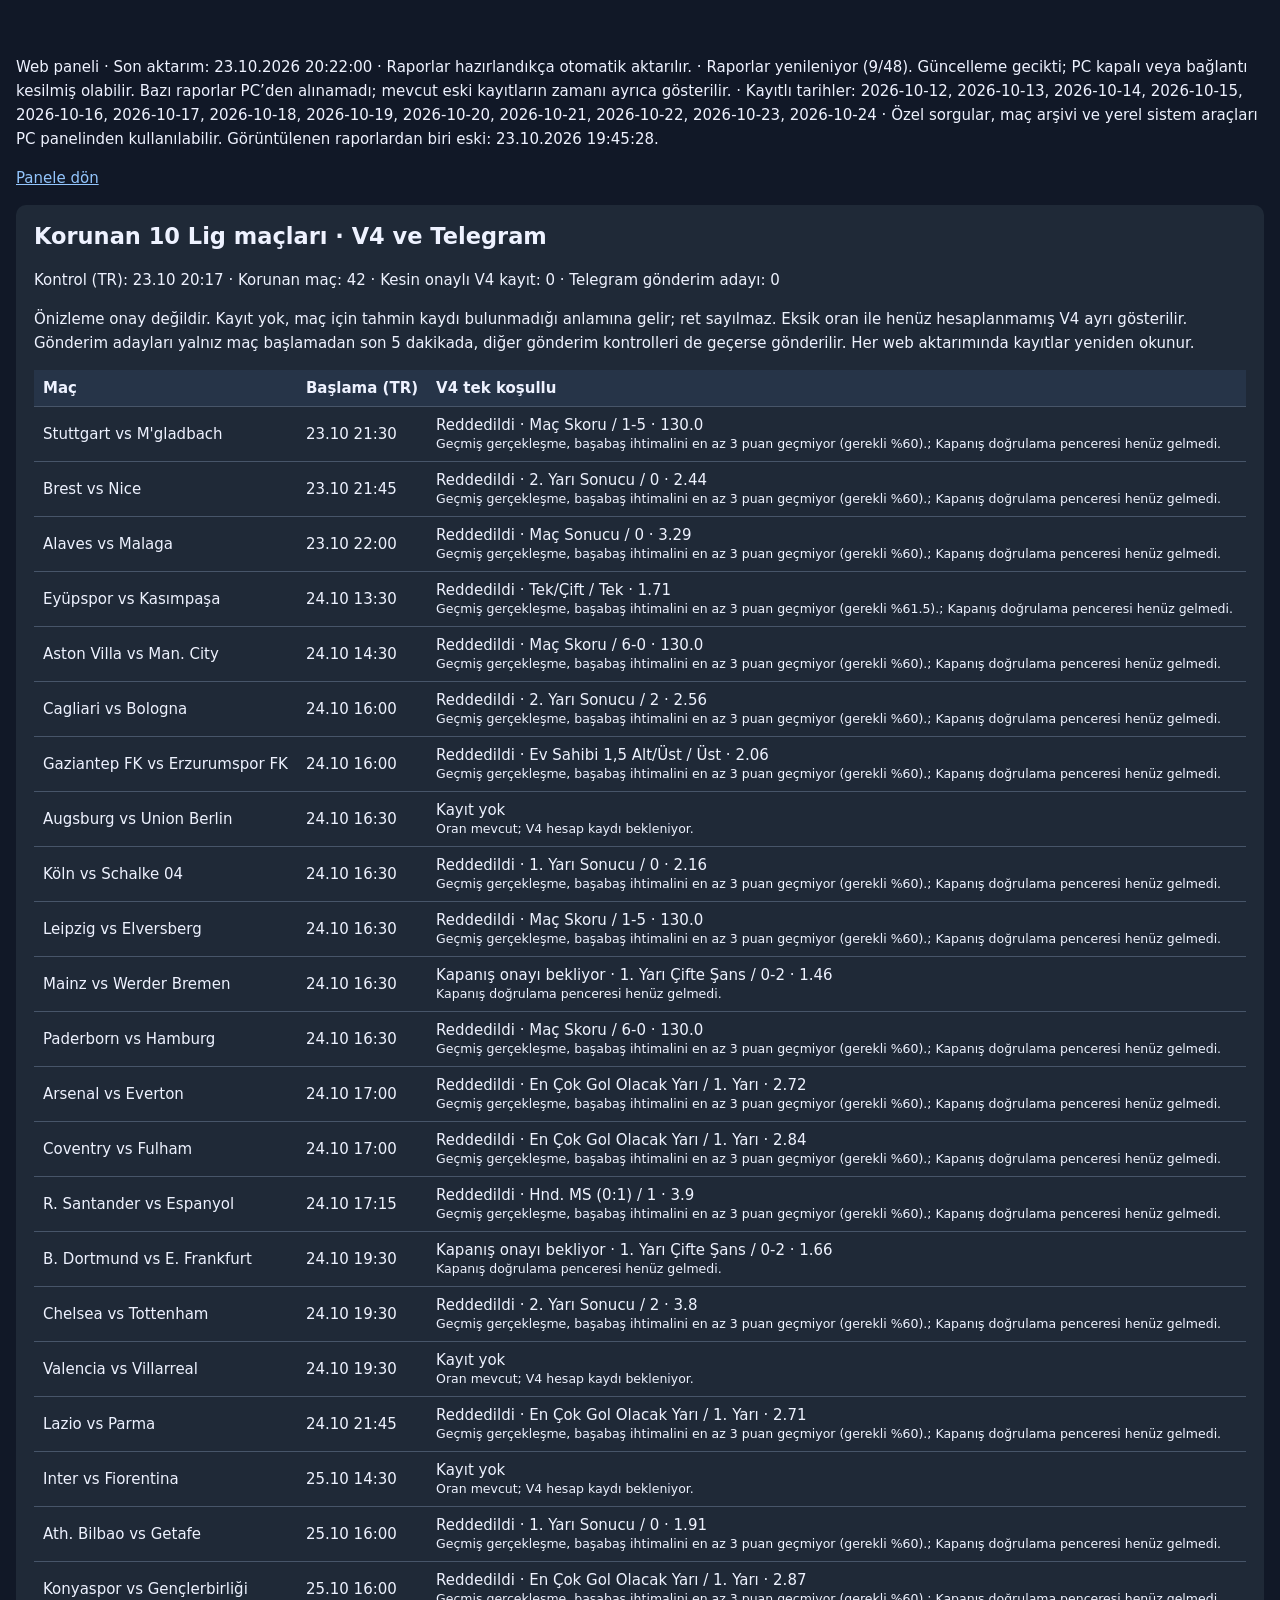
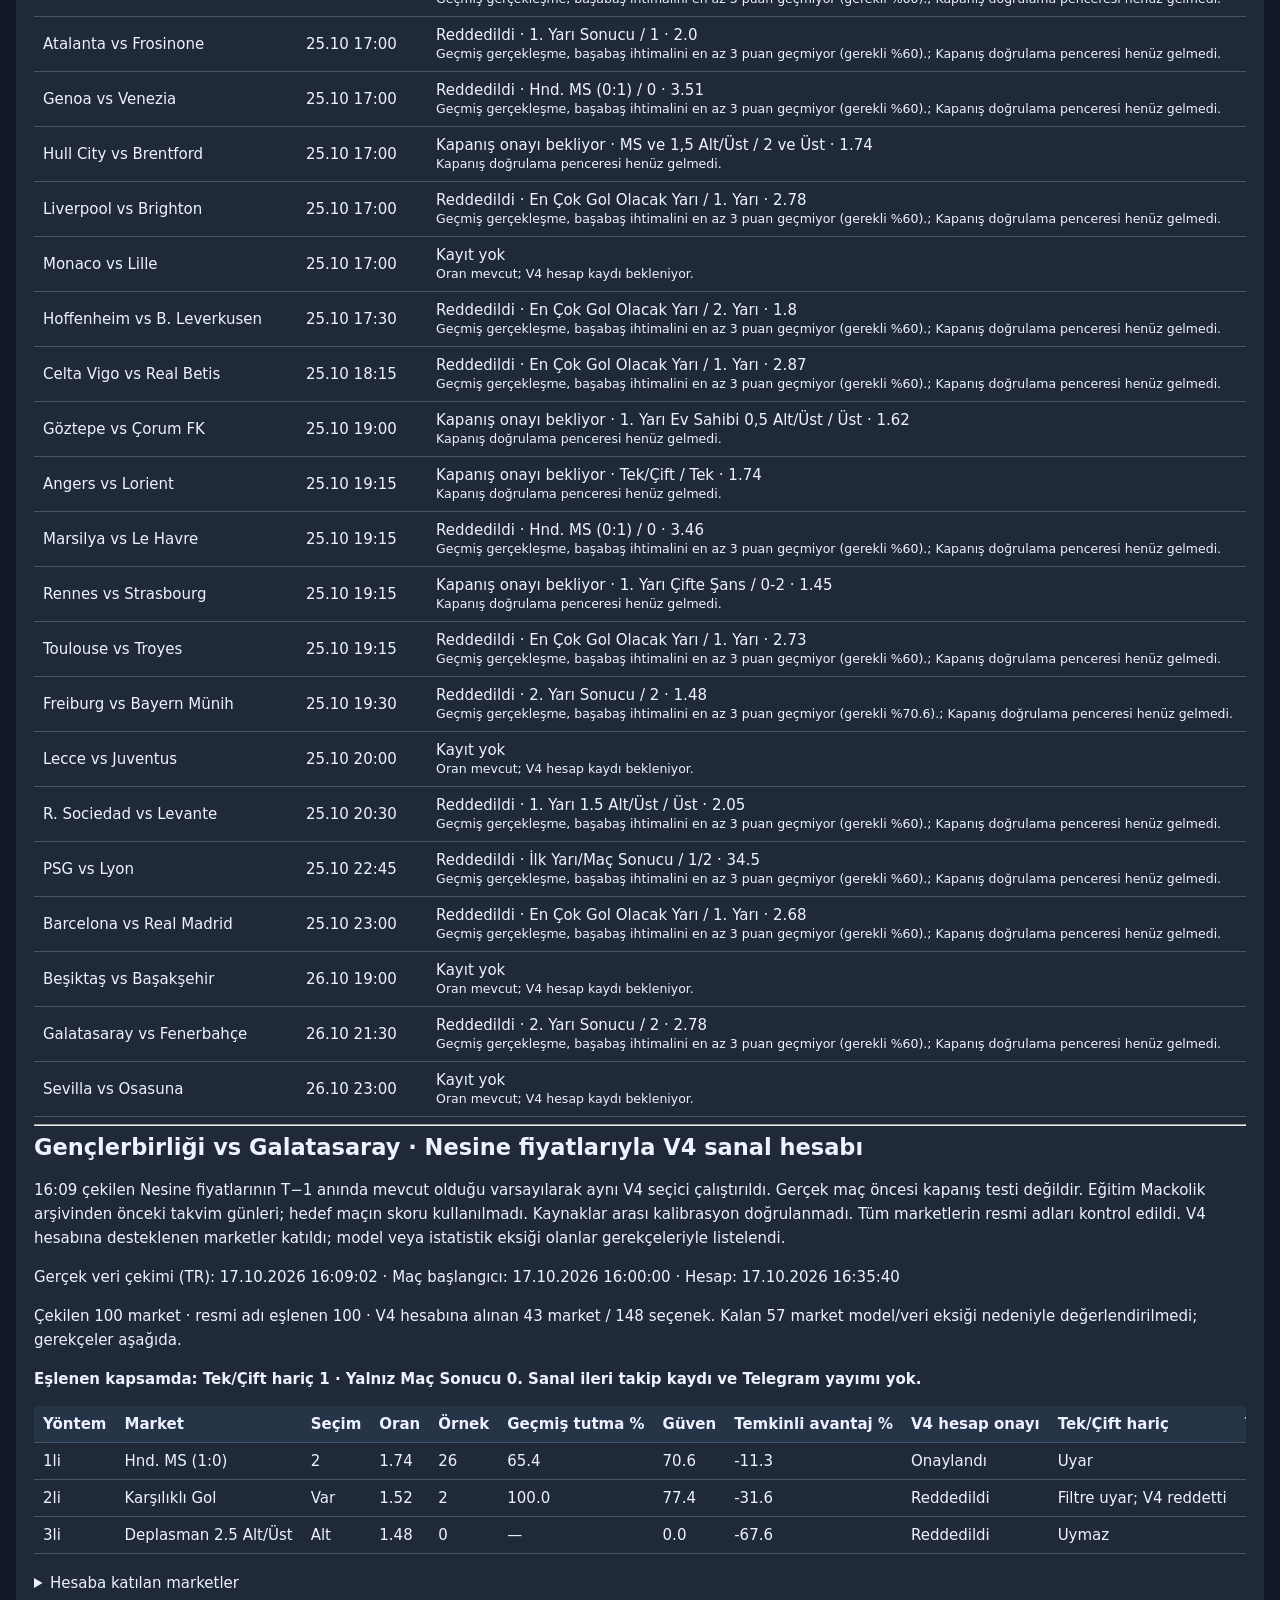
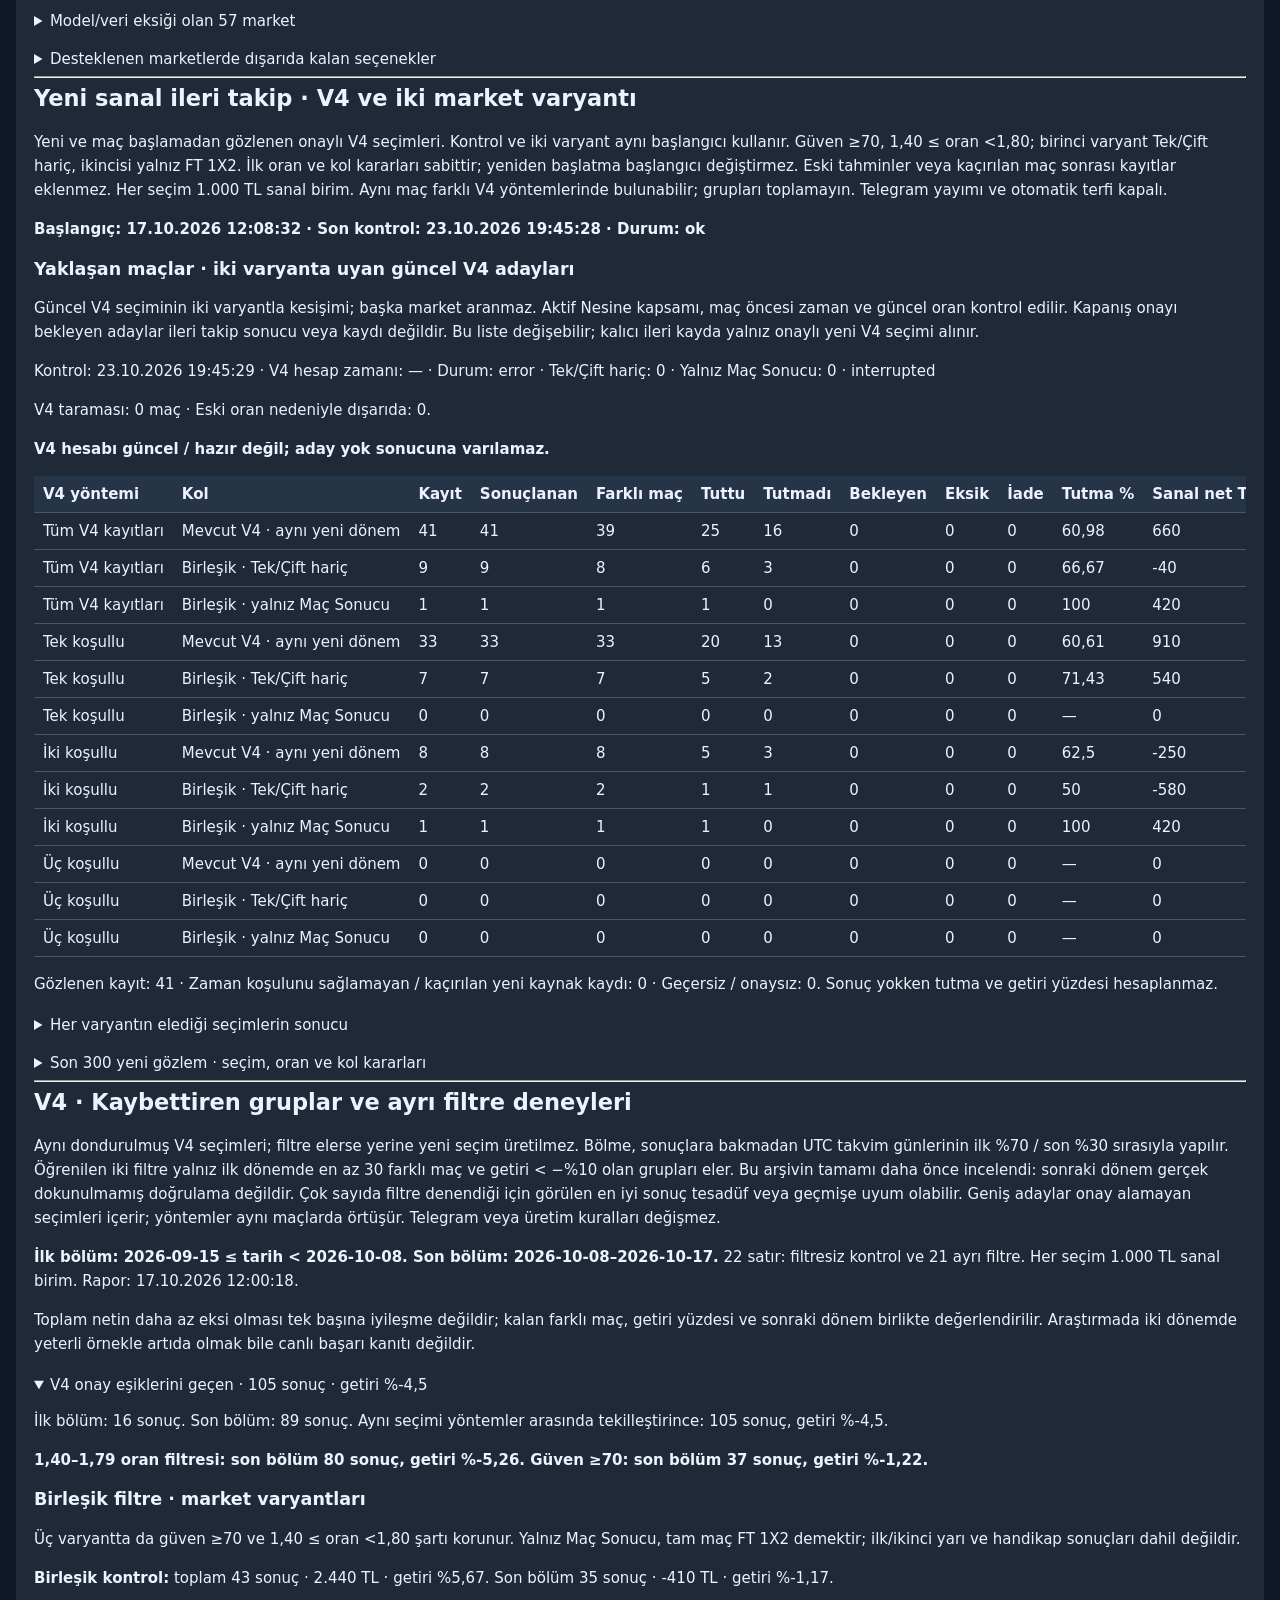
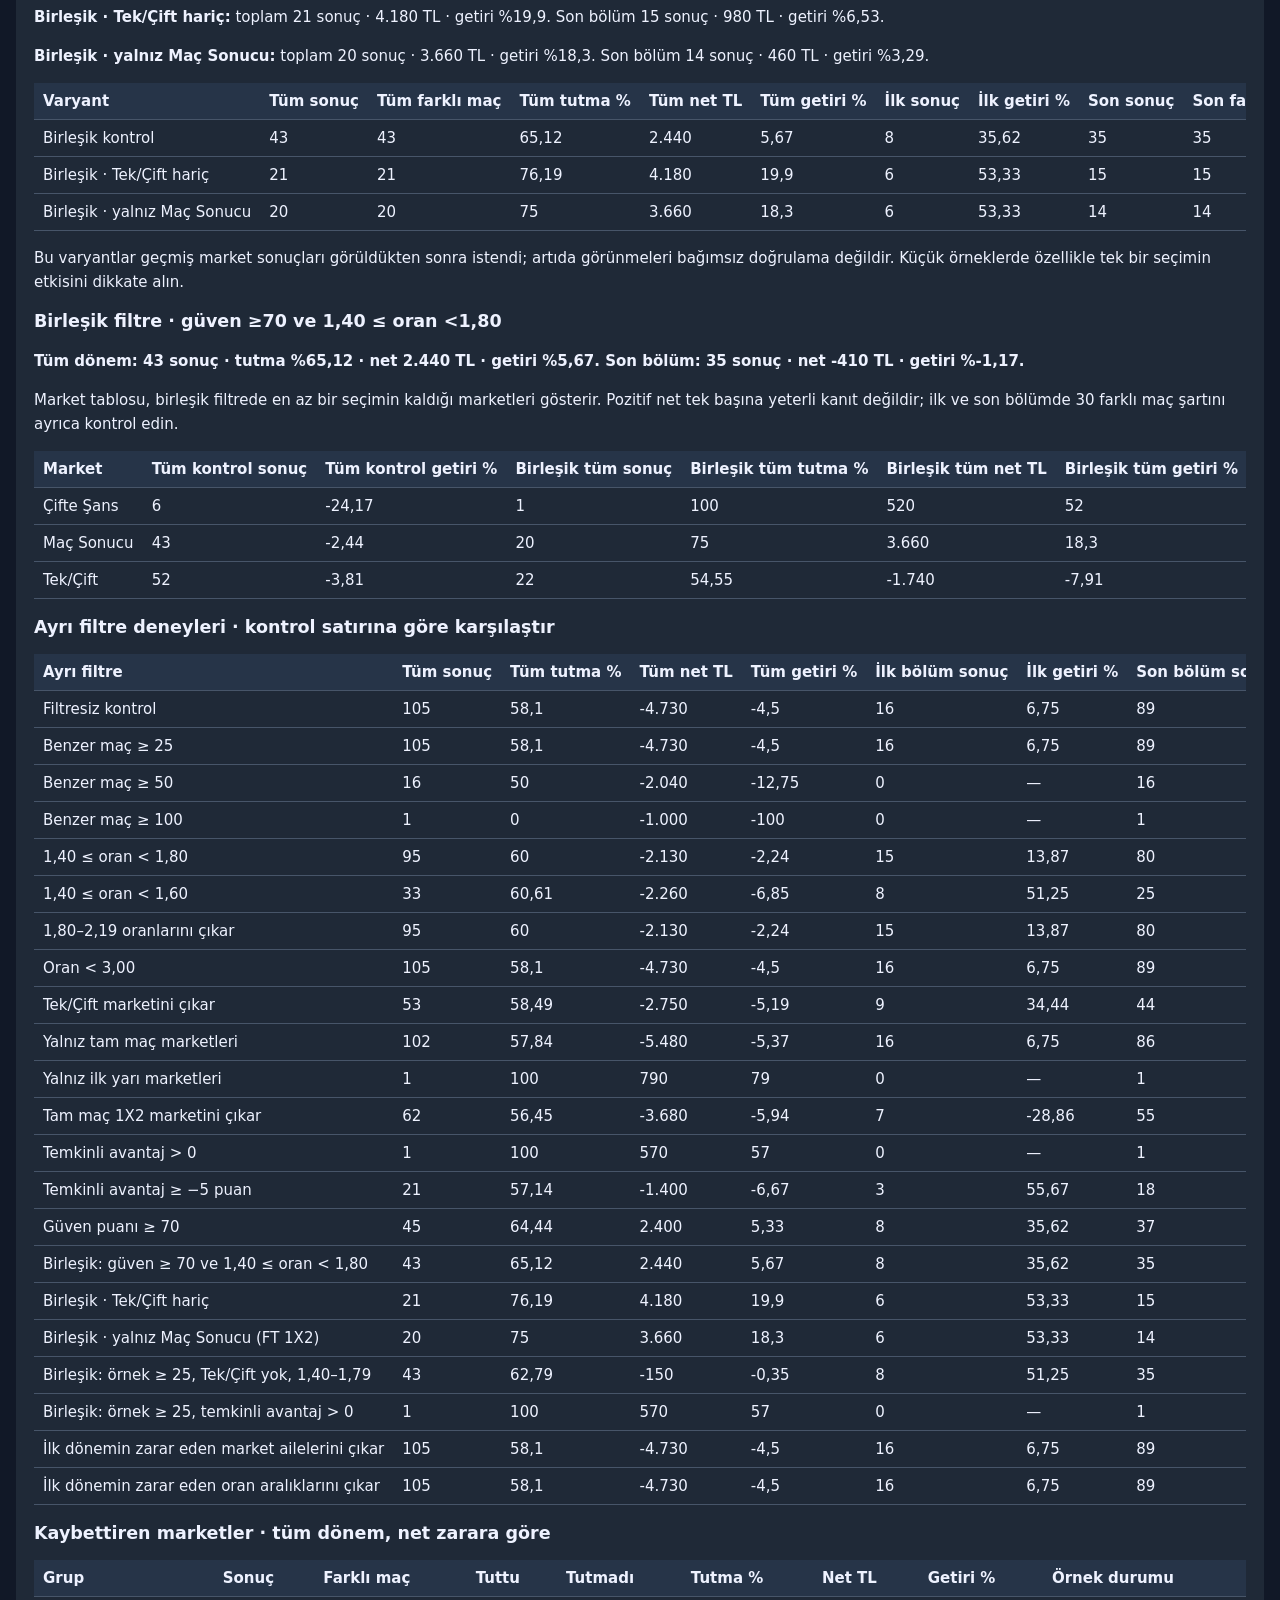
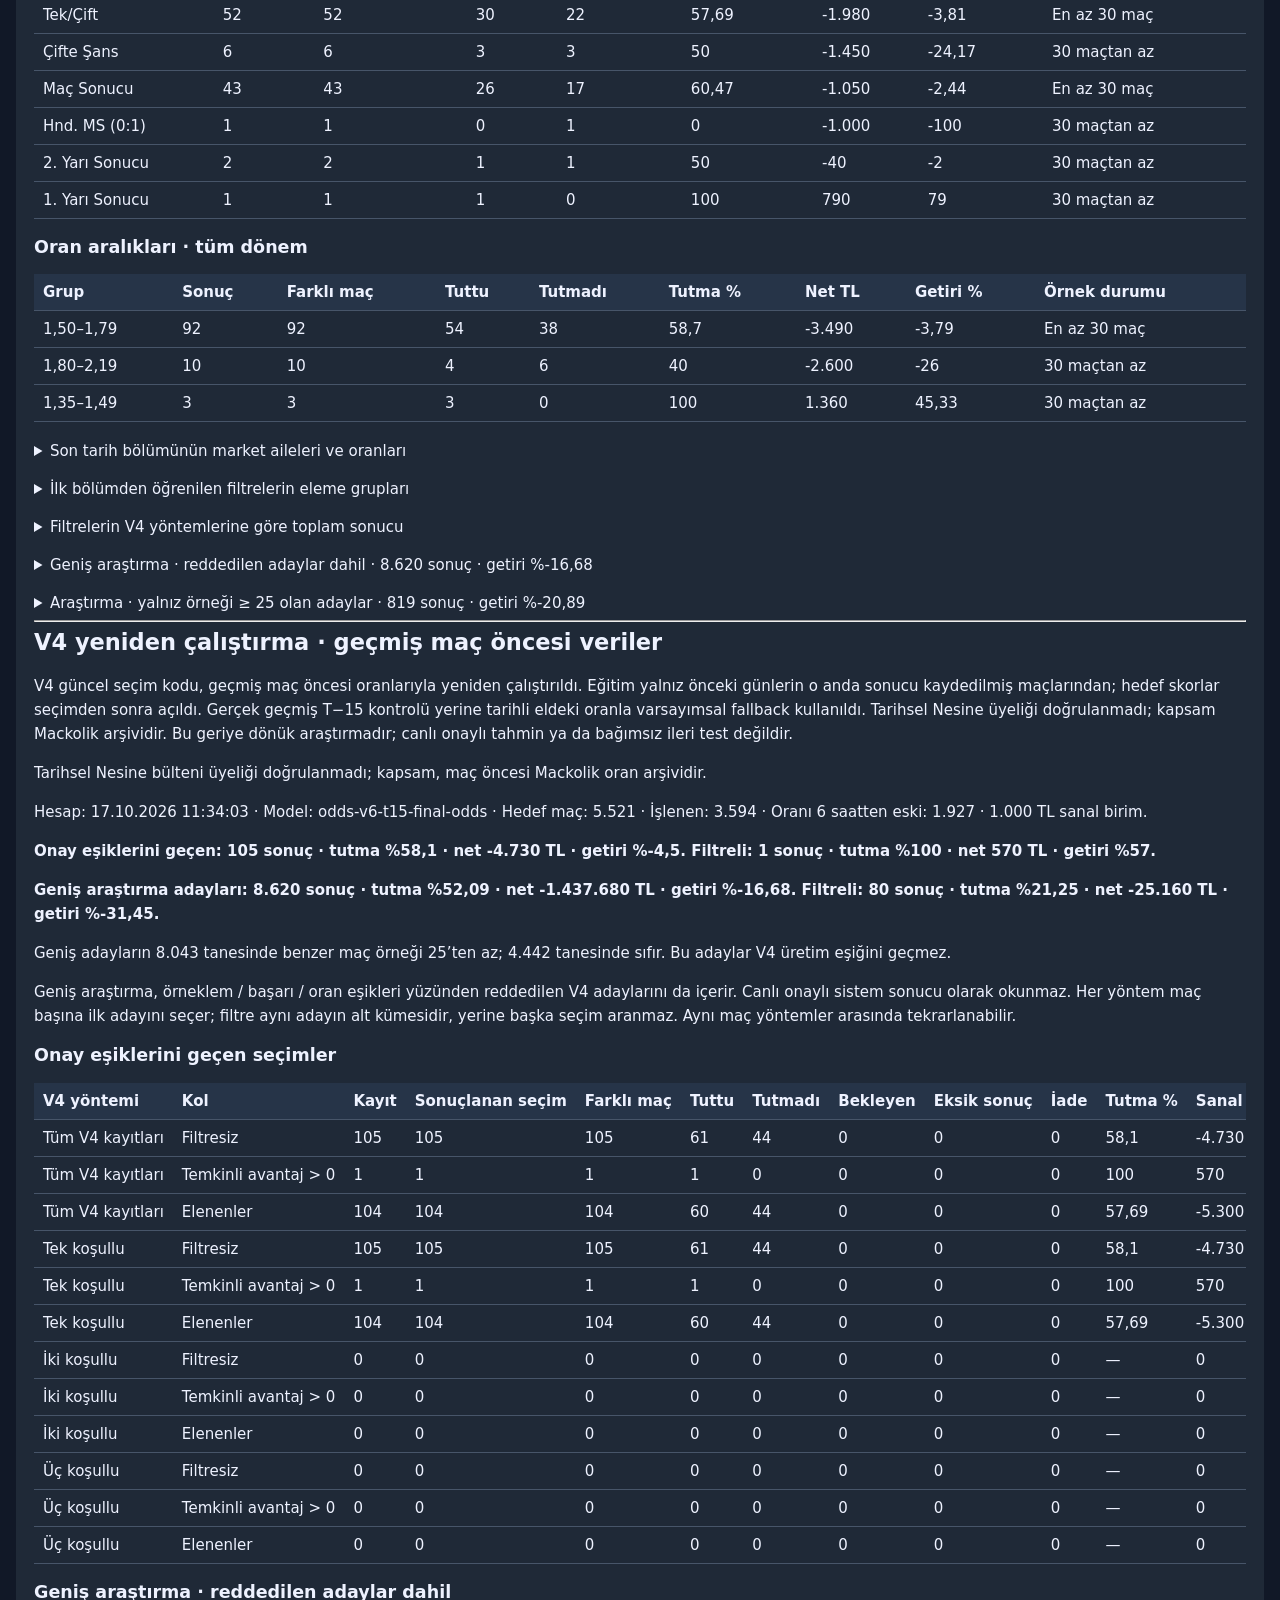
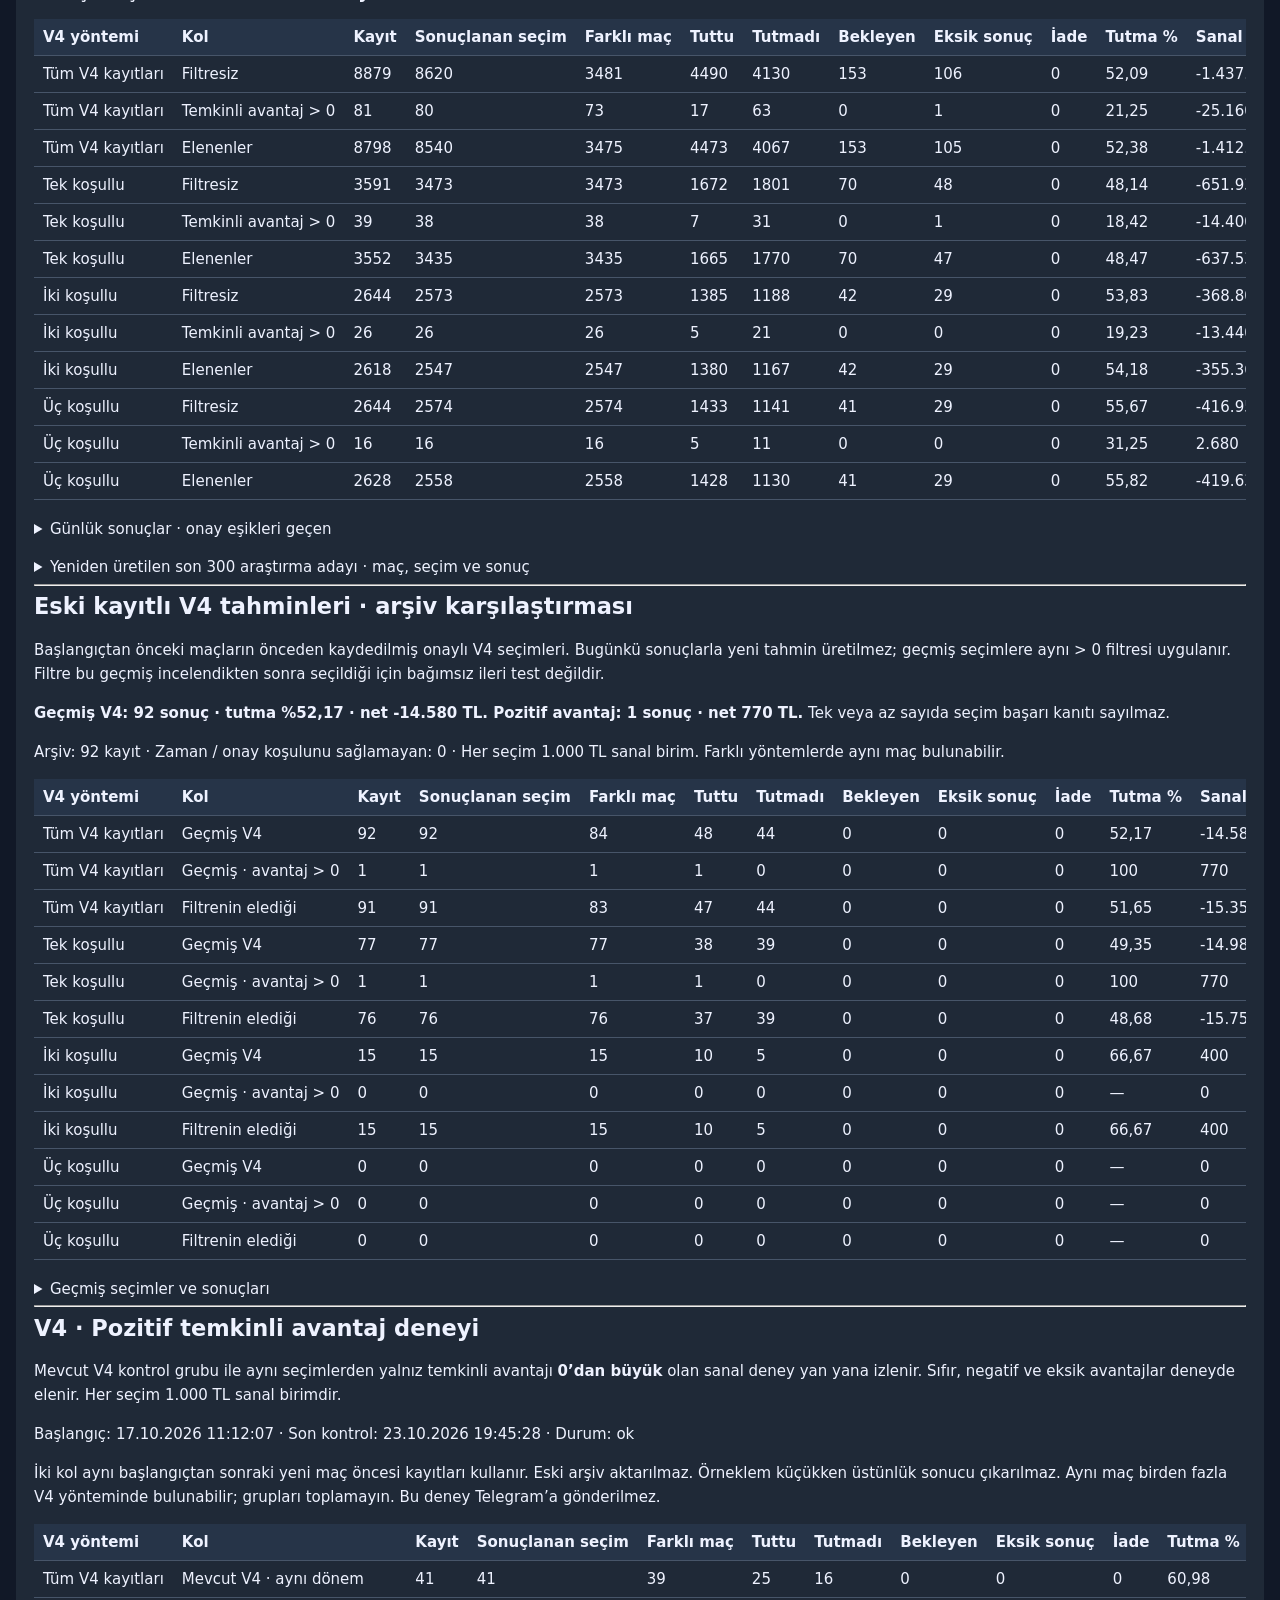
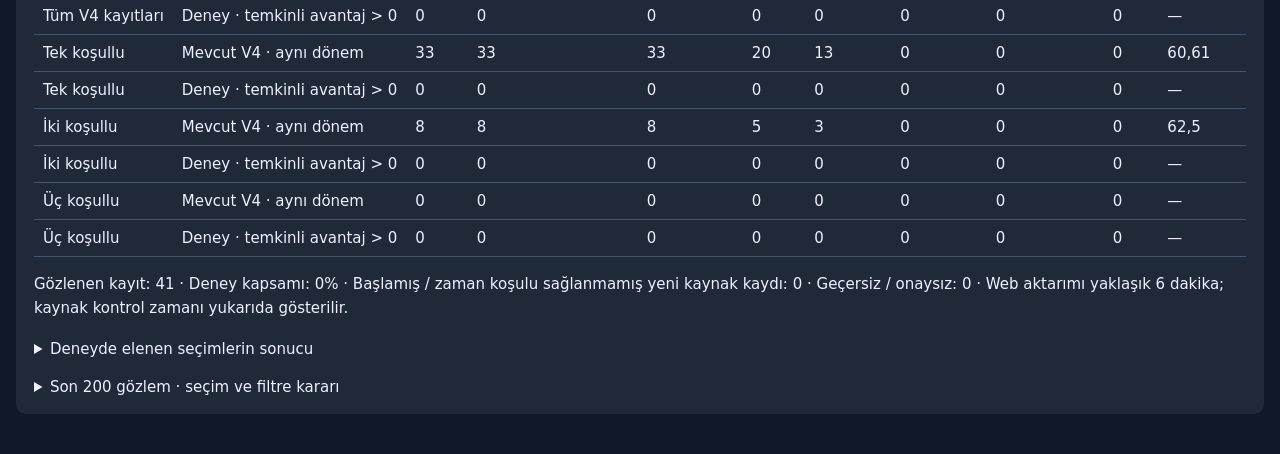
==== v4-edge-experiment.html @ 40c70289 "Update published panel snapshot" ====
<!doctype html><html lang="tr"><head>
<script src="./web-snapshot.js"></script><meta charset="utf-8"><meta name="viewport" content="width=device-width,initial-scale=1"><title>V4 · Temkinli avantaj deneyi</title><style>body{font:15px system-ui;background:#111827;color:#eef2ff;margin:24px auto;max-width:1500px;padding:16px}a{color:#93c5fd}article{background:#1f2937;padding:18px;border-radius:10px}.scroll{overflow:auto}table{width:100%;border-collapse:collapse}td,th{padding:9px;text-align:left;border-bottom:1px solid #475569;white-space:nowrap}th{background:#263448}p{line-height:1.6}details{margin-top:20px}summary{cursor:pointer}h2{margin-top:0}</style></head><body><p id="web-publication-note" role="status">Son yayımlanan deney verileri yükleniyor…</p><p><a href="./index.html#ahmet">Panele dön</a></p><article id="v4-edge-experiment"><section id="ten-league-telegram"><h2>Korunan 10 Lig maçları · V4 ve Telegram</h2><p>Kontrol (TR): 23.10 20:17 · Korunan maç: 42 · Kesin onaylı V4 kayıt: 0 · Telegram gönderim adayı: 0</p><p>Önizleme onay değildir. Kayıt yok, maç için tahmin kaydı bulunmadığı anlamına gelir; ret sayılmaz. Eksik oran ile henüz hesaplanmamış V4 ayrı gösterilir. Gönderim adayları yalnız maç başlamadan son 5 dakikada, diğer gönderim kontrolleri de geçerse gönderilir. Her web aktarımında kayıtlar yeniden okunur.</p><div class="scroll"><table><thead><tr><th>Maç</th><th>Başlama (TR)</th><th>V4 tek koşullu</th><th>V4 iki koşullu</th><th>Son Mackolik oranı (TR)</th><th>Son oran kontrolü</th><th>Telegram planı</th></tr></thead><tbody><tr><td>Stuttgart vs M&#x27;gladbach</td><td>23.10 21:30</td><td>Reddedildi · Maç Skoru / 1-5 · 130.0<br><small>Geçmiş gerçekleşme, başabaş ihtimalini en az 3 puan geçmiyor (gerekli %60).; Kapanış doğrulama penceresi henüz gelmedi.</small></td><td>Reddedildi · En Çok Gol Olacak Yarı / 2. Yarı · 1.8<br><small>Örnek 25 maçtan az.; Kapanış doğrulama penceresi henüz gelmedi.</small></td><td>23.10 02:37</td><td>Henüz tamamlanmadı</td><td>Gönderilmeyecek: onay yok.</td></tr><tr><td>Brest vs Nice</td><td>23.10 21:45</td><td>Reddedildi · 2. Yarı Sonucu / 0 · 2.44<br><small>Geçmiş gerçekleşme, başabaş ihtimalini en az 3 puan geçmiyor (gerekli %60).; Kapanış doğrulama penceresi henüz gelmedi.</small></td><td>Reddedildi · Maç Sonucu / 1 · 2.0<br><small>Geçmiş gerçekleşme, başabaş ihtimalini en az 3 puan geçmiyor (gerekli %60).; Kapanış doğrulama penceresi henüz gelmedi.</small></td><td>23.10 02:37</td><td>Henüz tamamlanmadı</td><td>Gönderilmeyecek: onay yok.</td></tr><tr><td>Alaves vs Malaga</td><td>23.10 22:00</td><td>Reddedildi · Maç Sonucu / 0 · 3.29<br><small>Geçmiş gerçekleşme, başabaş ihtimalini en az 3 puan geçmiyor (gerekli %60).; Kapanış doğrulama penceresi henüz gelmedi.</small></td><td>Reddedildi · 2.5 Alt/Üst / Alt · 1.55<br><small>Geçmiş gerçekleşme, başabaş ihtimalini en az 3 puan geçmiyor (gerekli %67.5).; Kapanış doğrulama penceresi henüz gelmedi.</small></td><td>23.10 02:38</td><td>Henüz tamamlanmadı</td><td>Gönderilmeyecek: onay yok.</td></tr><tr><td>Eyüpspor vs Kasımpaşa</td><td>24.10 13:30</td><td>Reddedildi · Tek/Çift / Tek · 1.71<br><small>Geçmiş gerçekleşme, başabaş ihtimalini en az 3 puan geçmiyor (gerekli %61.5).; Kapanış doğrulama penceresi henüz gelmedi.</small></td><td>Reddedildi · 2. Yarı Sonucu / 2 · 1.77<br><small>Örnek 25 maçtan az.; Kapanış doğrulama penceresi henüz gelmedi.</small></td><td>22.10 20:37</td><td>Henüz tamamlanmadı</td><td>Gönderilmeyecek: onay yok.</td></tr><tr><td>Aston Villa vs Man. City</td><td>24.10 14:30</td><td>Reddedildi · Maç Skoru / 6-0 · 130.0<br><small>Geçmiş gerçekleşme, başabaş ihtimalini en az 3 puan geçmiyor (gerekli %60).; Kapanış doğrulama penceresi henüz gelmedi.</small></td><td>Reddedildi · En Çok Gol Olacak Yarı / 2. Yarı · 1.87<br><small>Örnek 25 maçtan az.; Kapanış doğrulama penceresi henüz gelmedi.</small></td><td>23.10 02:39</td><td>Henüz tamamlanmadı</td><td>Gönderilmeyecek: onay yok.</td></tr><tr><td>Cagliari vs Bologna</td><td>24.10 16:00</td><td>Reddedildi · 2. Yarı Sonucu / 2 · 2.56<br><small>Geçmiş gerçekleşme, başabaş ihtimalini en az 3 puan geçmiyor (gerekli %60).; Kapanış doğrulama penceresi henüz gelmedi.</small></td><td>Reddedildi · 1. Yarı Deplasman 0,5 Alt/Üst / Üst · 1.95<br><small>Örnek 25 maçtan az.; Kapanış doğrulama penceresi henüz gelmedi.</small></td><td>23.10 02:40</td><td>Henüz tamamlanmadı</td><td>Gönderilmeyecek: onay yok.</td></tr><tr><td>Gaziantep FK vs Erzurumspor FK</td><td>24.10 16:00</td><td>Reddedildi · Ev Sahibi 1,5 Alt/Üst / Üst · 2.06<br><small>Geçmiş gerçekleşme, başabaş ihtimalini en az 3 puan geçmiyor (gerekli %60).; Kapanış doğrulama penceresi henüz gelmedi.</small></td><td>Reddedildi · 2.5 Alt/Üst / Alt · 1.54<br><small>Geçmiş gerçekleşme, başabaş ihtimalini en az 3 puan geçmiyor (gerekli %67.9).; Kapanış doğrulama penceresi henüz gelmedi.</small></td><td>22.10 20:38</td><td>Henüz tamamlanmadı</td><td>Gönderilmeyecek: onay yok.</td></tr><tr><td>Augsburg vs Union Berlin</td><td>24.10 16:30</td><td>Kayıt yok<br><small>Oran mevcut; V4 hesap kaydı bekleniyor.</small></td><td>Reddedildi · 1. Yarı Ev Sahibi 0,5 Alt/Üst / Üst · 1.44<br><small>Örnek 25 maçtan az.; Kapanış doğrulama penceresi henüz gelmedi.</small></td><td>23.10 02:43</td><td>Henüz tamamlanmadı</td><td>Gönderilmeyecek: onay yok.</td></tr><tr><td>Köln vs Schalke 04</td><td>24.10 16:30</td><td>Reddedildi · 1. Yarı Sonucu / 0 · 2.16<br><small>Geçmiş gerçekleşme, başabaş ihtimalini en az 3 puan geçmiyor (gerekli %60).; Kapanış doğrulama penceresi henüz gelmedi.</small></td><td>Kapanış onayı bekliyor · Ev Sahibi 1,5 Alt/Üst / Üst · 1.62<br><small>Kapanış doğrulama penceresi henüz gelmedi.</small></td><td>23.10 02:44</td><td>Henüz tamamlanmadı</td><td>Gönderilmeyecek: onay yok.</td></tr><tr><td>Leipzig vs Elversberg</td><td>24.10 16:30</td><td>Reddedildi · Maç Skoru / 1-5 · 130.0<br><small>Geçmiş gerçekleşme, başabaş ihtimalini en az 3 puan geçmiyor (gerekli %60).; Kapanış doğrulama penceresi henüz gelmedi.</small></td><td>Reddedildi · 1. Yarı Sonucu / 1 · 1.62<br><small>Örnek 25 maçtan az.; Kapanış doğrulama penceresi henüz gelmedi.</small></td><td>23.10 02:57</td><td>Henüz tamamlanmadı</td><td>Gönderilmeyecek: onay yok.</td></tr><tr><td>Mainz vs Werder Bremen</td><td>24.10 16:30</td><td>Kapanış onayı bekliyor · 1. Yarı Çifte Şans / 0-2 · 1.46<br><small>Kapanış doğrulama penceresi henüz gelmedi.</small></td><td>Reddedildi · Toplam Gol Aralığı / 2-3 · 1.92<br><small>Örnek 25 maçtan az.; Kapanış doğrulama penceresi henüz gelmedi.</small></td><td>23.10 02:44</td><td>Henüz tamamlanmadı</td><td>Gönderilmeyecek: onay yok.</td></tr><tr><td>Paderborn vs Hamburg</td><td>24.10 16:30</td><td>Reddedildi · Maç Skoru / 6-0 · 130.0<br><small>Geçmiş gerçekleşme, başabaş ihtimalini en az 3 puan geçmiyor (gerekli %60).; Kapanış doğrulama penceresi henüz gelmedi.</small></td><td>Reddedildi · 2.5 Alt/Üst / Üst · 1.4<br><small>Geçmiş gerçekleşme, başabaş ihtimalini en az 3 puan geçmiyor (gerekli %74.4).; Kapanış doğrulama penceresi henüz gelmedi.</small></td><td>22.10 20:40</td><td>Henüz tamamlanmadı</td><td>Gönderilmeyecek: onay yok.</td></tr><tr><td>Arsenal vs Everton</td><td>24.10 17:00</td><td>Reddedildi · En Çok Gol Olacak Yarı / 1. Yarı · 2.72<br><small>Geçmiş gerçekleşme, başabaş ihtimalini en az 3 puan geçmiyor (gerekli %60).; Kapanış doğrulama penceresi henüz gelmedi.</small></td><td>Reddedildi · 2. Yarı Sonucu / 1 · 1.61<br><small>Örnek 25 maçtan az.; Kapanış doğrulama penceresi henüz gelmedi.</small></td><td>23.10 02:47</td><td>Henüz tamamlanmadı</td><td>Gönderilmeyecek: onay yok.</td></tr><tr><td>Coventry vs Fulham</td><td>24.10 17:00</td><td>Reddedildi · En Çok Gol Olacak Yarı / 1. Yarı · 2.84<br><small>Geçmiş gerçekleşme, başabaş ihtimalini en az 3 puan geçmiyor (gerekli %60).; Kapanış doğrulama penceresi henüz gelmedi.</small></td><td>Reddedildi · 1. Yarı Çifte Şans / 1-2 · 1.41<br><small>Örnek 25 maçtan az.; Kapanış doğrulama penceresi henüz gelmedi.</small></td><td>22.10 20:41</td><td>Henüz tamamlanmadı</td><td>Gönderilmeyecek: onay yok.</td></tr><tr><td>R. Santander vs Espanyol</td><td>24.10 17:15</td><td>Reddedildi · Hnd. MS (0:1) / 1 · 3.9<br><small>Geçmiş gerçekleşme, başabaş ihtimalini en az 3 puan geçmiyor (gerekli %60).; Kapanış doğrulama penceresi henüz gelmedi.</small></td><td>Reddedildi · 1. Yarı 1.5 Alt/Üst / Üst · 2.13<br><small>Örnek 25 maçtan az.; Kapanış doğrulama penceresi henüz gelmedi.</small></td><td>23.10 02:48</td><td>Henüz tamamlanmadı</td><td>Gönderilmeyecek: onay yok.</td></tr><tr><td>B. Dortmund vs E. Frankfurt</td><td>24.10 19:30</td><td>Kapanış onayı bekliyor · 1. Yarı Çifte Şans / 0-2 · 1.66<br><small>Kapanış doğrulama penceresi henüz gelmedi.</small></td><td>Reddedildi · 2. Yarı Sonucu / 1 · 1.6<br><small>Örnek 25 maçtan az.; Kapanış doğrulama penceresi henüz gelmedi.</small></td><td>23.10 04:08</td><td>Henüz tamamlanmadı</td><td>Gönderilmeyecek: onay yok.</td></tr><tr><td>Chelsea vs Tottenham</td><td>24.10 19:30</td><td>Reddedildi · 2. Yarı Sonucu / 2 · 3.8<br><small>Geçmiş gerçekleşme, başabaş ihtimalini en az 3 puan geçmiyor (gerekli %60).; Kapanış doğrulama penceresi henüz gelmedi.</small></td><td>Reddedildi · Maç Sonucu / 1 · 1.49<br><small>Geçmiş gerçekleşme, başabaş ihtimalini en az 3 puan geçmiyor (gerekli %70.1).; Kapanış doğrulama penceresi henüz gelmedi.</small></td><td>23.10 02:49</td><td>Henüz tamamlanmadı</td><td>Gönderilmeyecek: onay yok.</td></tr><tr><td>Valencia vs Villarreal</td><td>24.10 19:30</td><td>Kayıt yok<br><small>Oran mevcut; V4 hesap kaydı bekleniyor.</small></td><td>Reddedildi · 2. Yarı Sonucu / 2 · 2.26<br><small>Geçmiş gerçekleşme, başabaş ihtimalini en az 3 puan geçmiyor (gerekli %60).; Kapanış doğrulama penceresi henüz gelmedi.</small></td><td>23.10 03:53</td><td>Henüz tamamlanmadı</td><td>Gönderilmeyecek: onay yok.</td></tr><tr><td>Lazio vs Parma</td><td>24.10 21:45</td><td>Reddedildi · En Çok Gol Olacak Yarı / 1. Yarı · 2.71<br><small>Geçmiş gerçekleşme, başabaş ihtimalini en az 3 puan geçmiyor (gerekli %60).; Kapanış doğrulama penceresi henüz gelmedi.</small></td><td>Reddedildi · Deplasman 0,5 Alt/Üst / Alt · 1.7<br><small>Örnek 25 maçtan az.; Kapanış doğrulama penceresi henüz gelmedi.</small></td><td>23.10 02:50</td><td>Henüz tamamlanmadı</td><td>Gönderilmeyecek: onay yok.</td></tr><tr><td>Inter vs Fiorentina</td><td>25.10 14:30</td><td>Kayıt yok<br><small>Oran mevcut; V4 hesap kaydı bekleniyor.</small></td><td>Reddedildi · Tek/Çift / Tek · 1.69<br><small>Örnek 25 maçtan az.; Kapanış doğrulama penceresi henüz gelmedi.</small></td><td>23.10 19:19</td><td>Henüz tamamlanmadı</td><td>Gönderilmeyecek: onay yok.</td></tr><tr><td>Ath. Bilbao vs Getafe</td><td>25.10 16:00</td><td>Reddedildi · 1. Yarı Sonucu / 0 · 1.91<br><small>Geçmiş gerçekleşme, başabaş ihtimalini en az 3 puan geçmiyor (gerekli %60).; Kapanış doğrulama penceresi henüz gelmedi.</small></td><td>Reddedildi · Maç Sonucu / 1 · 1.43<br><small>Örnek 25 maçtan az.; Kapanış doğrulama penceresi henüz gelmedi.</small></td><td>22.10 21:14</td><td>Henüz tamamlanmadı</td><td>Gönderilmeyecek: onay yok.</td></tr><tr><td>Konyaspor vs Gençlerbirliği</td><td>25.10 16:00</td><td>Reddedildi · En Çok Gol Olacak Yarı / 1. Yarı · 2.87<br><small>Geçmiş gerçekleşme, başabaş ihtimalini en az 3 puan geçmiyor (gerekli %60).; Kapanış doğrulama penceresi henüz gelmedi.</small></td><td>Reddedildi · Maç Sonucu / 1 · 1.68<br><small>Geçmiş gerçekleşme, başabaş ihtimalini en az 3 puan geçmiyor (gerekli %62.5).; Kapanış doğrulama penceresi henüz gelmedi.</small></td><td>22.10 21:14</td><td>Henüz tamamlanmadı</td><td>Gönderilmeyecek: onay yok.</td></tr><tr><td>Atalanta vs Frosinone</td><td>25.10 17:00</td><td>Reddedildi · 1. Yarı Sonucu / 1 · 2.0<br><small>Geçmiş gerçekleşme, başabaş ihtimalini en az 3 puan geçmiyor (gerekli %60).; Kapanış doğrulama penceresi henüz gelmedi.</small></td><td>Reddedildi · Toplam Gol Aralığı / 4-5 · 2.52<br><small>Örnek 25 maçtan az.; Kapanış doğrulama penceresi henüz gelmedi.</small></td><td>22.10 21:16</td><td>Henüz tamamlanmadı</td><td>Gönderilmeyecek: onay yok.</td></tr><tr><td>Genoa vs Venezia</td><td>25.10 17:00</td><td>Reddedildi · Hnd. MS (0:1) / 0 · 3.51<br><small>Geçmiş gerçekleşme, başabaş ihtimalini en az 3 puan geçmiyor (gerekli %60).; Kapanış doğrulama penceresi henüz gelmedi.</small></td><td>Reddedildi · Maç Sonucu / 1 · 1.88<br><small>Geçmiş gerçekleşme, başabaş ihtimalini en az 3 puan geçmiyor (gerekli %60).; Kapanış doğrulama penceresi henüz gelmedi.</small></td><td>22.10 21:16</td><td>Henüz tamamlanmadı</td><td>Gönderilmeyecek: onay yok.</td></tr><tr><td>Hull City vs Brentford</td><td>25.10 17:00</td><td>Kapanış onayı bekliyor · MS ve 1,5 Alt/Üst / 2 ve Üst · 1.74<br><small>Kapanış doğrulama penceresi henüz gelmedi.</small></td><td>Reddedildi · Maç Sonucu / 2 · 1.48<br><small>Örnek 25 maçtan az.; Kapanış doğrulama penceresi henüz gelmedi.</small></td><td>22.10 21:15</td><td>Henüz tamamlanmadı</td><td>Gönderilmeyecek: onay yok.</td></tr><tr><td>Liverpool vs Brighton</td><td>25.10 17:00</td><td>Reddedildi · En Çok Gol Olacak Yarı / 1. Yarı · 2.78<br><small>Geçmiş gerçekleşme, başabaş ihtimalini en az 3 puan geçmiyor (gerekli %60).; Kapanış doğrulama penceresi henüz gelmedi.</small></td><td>Reddedildi · 1. Yarı Ev Sahibi 0,5 Alt/Üst / Üst · 1.54<br><small>Geçmiş gerçekleşme, başabaş ihtimalini en az 3 puan geçmiyor (gerekli %67.9).; Kapanış doğrulama penceresi henüz gelmedi.</small></td><td>22.10 21:16</td><td>Henüz tamamlanmadı</td><td>Gönderilmeyecek: onay yok.</td></tr><tr><td>Monaco vs Lille</td><td>25.10 17:00</td><td>Kayıt yok<br><small>Oran mevcut; V4 hesap kaydı bekleniyor.</small></td><td>Reddedildi · 2.5 Alt/Üst / Üst · 1.61<br><small>Geçmiş gerçekleşme, başabaş ihtimalini en az 3 puan geçmiyor (gerekli %65.1).; Kapanış doğrulama penceresi henüz gelmedi.</small></td><td>22.10 21:17</td><td>Henüz tamamlanmadı</td><td>Gönderilmeyecek: onay yok.</td></tr><tr><td>Hoffenheim vs B. Leverkusen</td><td>25.10 17:30</td><td>Reddedildi · En Çok Gol Olacak Yarı / 2. Yarı · 1.8<br><small>Geçmiş gerçekleşme, başabaş ihtimalini en az 3 puan geçmiyor (gerekli %60).; Kapanış doğrulama penceresi henüz gelmedi.</small></td><td>Reddedildi · Maç Sonucu / 2 · 2.07<br><small>Örnek 25 maçtan az.; Kapanış doğrulama penceresi henüz gelmedi.</small></td><td>22.10 21:17</td><td>Henüz tamamlanmadı</td><td>Gönderilmeyecek: onay yok.</td></tr><tr><td>Celta Vigo vs Real Betis</td><td>25.10 18:15</td><td>Reddedildi · En Çok Gol Olacak Yarı / 1. Yarı · 2.87<br><small>Geçmiş gerçekleşme, başabaş ihtimalini en az 3 puan geçmiyor (gerekli %60).; Kapanış doğrulama penceresi henüz gelmedi.</small></td><td>Reddedildi · Tek/Çift / Çift · 1.62<br><small>Örnek 25 maçtan az.; Kapanış doğrulama penceresi henüz gelmedi.</small></td><td>22.10 21:18</td><td>Henüz tamamlanmadı</td><td>Gönderilmeyecek: onay yok.</td></tr><tr><td>Göztepe vs Çorum FK</td><td>25.10 19:00</td><td>Kapanış onayı bekliyor · 1. Yarı Ev Sahibi 0,5 Alt/Üst / Üst · 1.62<br><small>Kapanış doğrulama penceresi henüz gelmedi.</small></td><td>Reddedildi · 1. Yarı Sonucu / 1 · 2.46<br><small>Geçmiş gerçekleşme, başabaş ihtimalini en az 3 puan geçmiyor (gerekli %60).; Kapanış doğrulama penceresi henüz gelmedi.</small></td><td>22.10 21:18</td><td>Henüz tamamlanmadı</td><td>Gönderilmeyecek: onay yok.</td></tr><tr><td>Angers vs Lorient</td><td>25.10 19:15</td><td>Kapanış onayı bekliyor · Tek/Çift / Tek · 1.74<br><small>Kapanış doğrulama penceresi henüz gelmedi.</small></td><td>Kayıt yok<br><small>Oran mevcut; V4 hesap kaydı bekleniyor.</small></td><td>22.10 22:05</td><td>Henüz tamamlanmadı</td><td>Gönderilmeyecek: onay yok.</td></tr><tr><td>Marsilya vs Le Havre</td><td>25.10 19:15</td><td>Reddedildi · Hnd. MS (0:1) / 0 · 3.46<br><small>Geçmiş gerçekleşme, başabaş ihtimalini en az 3 puan geçmiyor (gerekli %60).; Kapanış doğrulama penceresi henüz gelmedi.</small></td><td>Kapanış onayı bekliyor · 2. Yarı Sonucu / 1 · 1.7<br><small>Kapanış doğrulama penceresi henüz gelmedi.</small></td><td>22.10 22:06</td><td>Henüz tamamlanmadı</td><td>Gönderilmeyecek: onay yok.</td></tr><tr><td>Rennes vs Strasbourg</td><td>25.10 19:15</td><td>Kapanış onayı bekliyor · 1. Yarı Çifte Şans / 0-2 · 1.45<br><small>Kapanış doğrulama penceresi henüz gelmedi.</small></td><td>Reddedildi · 2. Yarı Sonucu / 1 · 1.87<br><small>Örnek 25 maçtan az.; Kapanış doğrulama penceresi henüz gelmedi.</small></td><td>22.10 22:12</td><td>Henüz tamamlanmadı</td><td>Gönderilmeyecek: onay yok.</td></tr><tr><td>Toulouse vs Troyes</td><td>25.10 19:15</td><td>Reddedildi · En Çok Gol Olacak Yarı / 1. Yarı · 2.73<br><small>Geçmiş gerçekleşme, başabaş ihtimalini en az 3 puan geçmiyor (gerekli %60).; Kapanış doğrulama penceresi henüz gelmedi.</small></td><td>Reddedildi · Maç Sonucu / 1 · 1.43<br><small>Geçmiş gerçekleşme, başabaş ihtimalini en az 3 puan geçmiyor (gerekli %72.9).; Kapanış doğrulama penceresi henüz gelmedi.</small></td><td>22.10 22:13</td><td>Henüz tamamlanmadı</td><td>Gönderilmeyecek: onay yok.</td></tr><tr><td>Freiburg vs Bayern Münih</td><td>25.10 19:30</td><td>Reddedildi · 2. Yarı Sonucu / 2 · 1.48<br><small>Geçmiş gerçekleşme, başabaş ihtimalini en az 3 puan geçmiyor (gerekli %70.6).; Kapanış doğrulama penceresi henüz gelmedi.</small></td><td>Reddedildi · MS ve 2,5 Alt/Üst / 2 ve Üst · 1.42<br><small>Örnek 25 maçtan az.; Geçmiş gerçekleşme, başabaş ihtimalini en az 3 puan geçmiyor (gerekli %73.4).; Kapanış doğrulama penceresi henüz gelmedi.</small></td><td>22.10 22:14</td><td>Henüz tamamlanmadı</td><td>Gönderilmeyecek: onay yok.</td></tr><tr><td>Lecce vs Juventus</td><td>25.10 20:00</td><td>Kayıt yok<br><small>Oran mevcut; V4 hesap kaydı bekleniyor.</small></td><td>Reddedildi · Ev Sahibi 0,5 Alt/Üst / Alt · 1.79<br><small>Örnek 25 maçtan az.; Kapanış doğrulama penceresi henüz gelmedi.</small></td><td>22.10 22:15</td><td>Henüz tamamlanmadı</td><td>Gönderilmeyecek: onay yok.</td></tr><tr><td>R. Sociedad vs Levante</td><td>25.10 20:30</td><td>Reddedildi · 1. Yarı 1.5 Alt/Üst / Üst · 2.05<br><small>Geçmiş gerçekleşme, başabaş ihtimalini en az 3 puan geçmiyor (gerekli %60).; Kapanış doğrulama penceresi henüz gelmedi.</small></td><td>Reddedildi · 1. Yarı Sonucu / 1 · 1.92<br><small>Geçmiş gerçekleşme, başabaş ihtimalini en az 3 puan geçmiyor (gerekli %60).; Kapanış doğrulama penceresi henüz gelmedi.</small></td><td>22.10 22:31</td><td>Henüz tamamlanmadı</td><td>Gönderilmeyecek: onay yok.</td></tr><tr><td>PSG vs Lyon</td><td>25.10 22:45</td><td>Reddedildi · İlk Yarı/Maç Sonucu / 1/2 · 34.5<br><small>Geçmiş gerçekleşme, başabaş ihtimalini en az 3 puan geçmiyor (gerekli %60).; Kapanış doğrulama penceresi henüz gelmedi.</small></td><td>Reddedildi · En Çok Gol Olacak Yarı / 2. Yarı · 1.83<br><small>Örnek 25 maçtan az.; Kapanış doğrulama penceresi henüz gelmedi.</small></td><td>22.10 22:32</td><td>Henüz tamamlanmadı</td><td>Gönderilmeyecek: onay yok.</td></tr><tr><td>Barcelona vs Real Madrid</td><td>25.10 23:00</td><td>Reddedildi · En Çok Gol Olacak Yarı / 1. Yarı · 2.68<br><small>Geçmiş gerçekleşme, başabaş ihtimalini en az 3 puan geçmiyor (gerekli %60).; Kapanış doğrulama penceresi henüz gelmedi.</small></td><td>Reddedildi · Maç Sonucu / 1 · 1.43<br><small>Örnek 25 maçtan az.; Geçmiş gerçekleşme, başabaş ihtimalini en az 3 puan geçmiyor (gerekli %72.9).; Kapanış doğrulama penceresi henüz gelmedi.</small></td><td>22.10 22:17</td><td>Henüz tamamlanmadı</td><td>Gönderilmeyecek: onay yok.</td></tr><tr><td>Beşiktaş vs Başakşehir</td><td>26.10 19:00</td><td>Kayıt yok<br><small>Oran mevcut; V4 hesap kaydı bekleniyor.</small></td><td>Reddedildi · Tek/Çift / Tek · 1.69<br><small>Örnek 25 maçtan az.; Kapanış doğrulama penceresi henüz gelmedi.</small></td><td>22.10 22:20</td><td>Henüz tamamlanmadı</td><td>Gönderilmeyecek: onay yok.</td></tr><tr><td>Galatasaray vs Fenerbahçe</td><td>26.10 21:30</td><td>Reddedildi · 2. Yarı Sonucu / 2 · 2.78<br><small>Geçmiş gerçekleşme, başabaş ihtimalini en az 3 puan geçmiyor (gerekli %60).; Kapanış doğrulama penceresi henüz gelmedi.</small></td><td>Reddedildi · Maç Sonucu / 1 · 1.95<br><small>Örnek 25 maçtan az.; Kapanış doğrulama penceresi henüz gelmedi.</small></td><td>22.10 22:20</td><td>Henüz tamamlanmadı</td><td>Gönderilmeyecek: onay yok.</td></tr><tr><td>Sevilla vs Osasuna</td><td>26.10 23:00</td><td>Kayıt yok<br><small>Oran mevcut; V4 hesap kaydı bekleniyor.</small></td><td>Reddedildi · Maç Sonucu / 1 · 1.72<br><small>Geçmiş gerçekleşme, başabaş ihtimalini en az 3 puan geçmiyor (gerekli %61.1).; Kapanış doğrulama penceresi henüz gelmedi.</small></td><td>22.10 22:21</td><td>Henüz tamamlanmadı</td><td>Gönderilmeyecek: onay yok.</td></tr></tbody></table></div><hr></section><section id="v4-nesine-scenario"><h2>Gençlerbirliği vs Galatasaray · Nesine fiyatlarıyla V4 sanal hesabı</h2><p>16:09 çekilen Nesine fiyatlarının T−1 anında mevcut olduğu varsayılarak aynı V4 seçici çalıştırıldı. Gerçek maç öncesi kapanış testi değildir. Eğitim Mackolik arşivinden önceki takvim günleri; hedef maçın skoru kullanılmadı. Kaynaklar arası kalibrasyon doğrulanmadı. Tüm marketlerin resmi adları kontrol edildi. V4 hesabına desteklenen marketler katıldı; model veya istatistik eksiği olanlar gerekçeleriyle listelendi.</p><p>Gerçek veri çekimi (TR): 17.10.2026 16:09:02 · Maç başlangıcı: 17.10.2026 16:00:00 · Hesap: 17.10.2026 16:35:40</p><p>Çekilen 100 market · resmi adı eşlenen 100 · V4 hesabına alınan 43 market / 148 seçenek. Kalan 57 market model/veri eksiği nedeniyle değerlendirilmedi; gerekçeler aşağıda.</p><p><strong>Eşlenen kapsamda: Tek/Çift hariç 1 · Yalnız Maç Sonucu 0. Sanal ileri takip kaydı ve Telegram yayımı yok.</strong></p><div class="scroll"><table><thead><tr><th>Yöntem</th><th>Market</th><th>Seçim</th><th>Oran</th><th>Örnek</th><th>Geçmiş tutma %</th><th>Güven</th><th>Temkinli avantaj %</th><th>V4 hesap onayı</th><th>Tek/Çift hariç</th><th>Yalnız MS</th><th>Ret nedenleri</th></tr></thead><tbody><tr><td>1li</td><td>Hnd. MS (1:0)</td><td>2</td><td>1.74</td><td>26</td><td>65.4</td><td>70.6</td><td>-11.3</td><td>Onaylandı</td><td>Uyar</td><td>Uymaz</td><td></td></tr><tr><td>2li</td><td>Karşılıklı Gol</td><td>Var</td><td>1.52</td><td>2</td><td>100.0</td><td>77.4</td><td>-31.6</td><td>Reddedildi</td><td>Filtre uyar; V4 reddetti</td><td>Uymaz</td><td>Örnek 25 maçtan az.</td></tr><tr><td>3li</td><td>Deplasman 2.5 Alt/Üst</td><td>Alt</td><td>1.48</td><td>0</td><td>—</td><td>0.0</td><td>-67.6</td><td>Reddedildi</td><td>Uymaz</td><td>Uymaz</td><td>Örnek 25 maçtan az.; Geçmiş gerçekleşme, başabaş ihtimalini en az 3 puan geçmiyor (gerekli %70.6).</td></tr></tbody></table></div><details><summary>Hesaba katılan marketler</summary><ul><li>Maç Sonucu (kod 1)</li><li>Hnd. MS (1:0) (kod 268)</li><li>Hnd. MS (0:1) (kod 268)</li><li>1. Yarı Karşılıklı Gol (kod 452)</li><li>Deplasman Gol Yemeden Kazanır (kod 590)</li><li>Maç Sonucu ve 1,5 Alt/Üst (kod 342)</li><li>1. Yarı Tek/Çift (kod 450)</li><li>1. Yarı 1.5 Alt/Üst (kod 14)</li><li>Hnd. MS (2:0) (kod 268)</li><li>Ev Sahibi Her İki Yarıyı da Kazanır (kod 591)</li><li>Ev Sahibi 2.5 Alt/Üst (kod 326)</li><li>1. Yarı Deplasman 0.5 Alt/Üst (kod 457)</li><li>3.5 Alt/Üst (kod 13)</li><li>En Çok Gol Olacak Yarı (kod 48)</li><li>Maç Sonucu ve 4.5 Alt/Üst (kod 272)</li><li>1. Yarı Sonucu (kod 7)</li><li>Deplasman 1.5 Alt/Üst (kod 29)</li><li>Deplasman 3.5 Alt/Üst (kod 329)</li><li>Ev Sahibi Gol Yemeden Kazanır (kod 589)</li><li>2. Yarı Sonucu (kod 9)</li><li>Maç Skoru (kod 777)</li><li>Ev Sahibi 0.5 Alt/Üst (kod 212)</li><li>Karşılıklı Gol (kod 38)</li><li>1.Y Sonucu ve 1.Y 1.5 Alt/Üst (kod 459)</li><li>1. Yarı Ev Sahibi 0.5 Alt/Üst (kod 455)</li><li>Maç Sonucu ve 2,5 Alt/Üst (kod 343)</li><li>1.5 Alt/Üst (kod 11)</li><li>Çifte Şans (kod 3)</li><li>İlk Yarı/Maç Sonucu (kod 5)</li><li>4.5 Alt/Üst (kod 155)</li><li>1. Yarı Skoru (kod 779)</li><li>1. Yarı 2.5 Alt/Üst (kod 15)</li><li>Maç Sonucu ve 3.5 Alt/Üst (kod 272)</li><li>5.5 Alt/Üst (kod 155)</li><li>1. Yarı Çifte Şans (kod 8)</li><li>Deplasman Her İki Yarıyı da Kazanır (kod 592)</li><li>2.5 Alt/Üst (kod 12)</li><li>Toplam Gol Aralığı (kod 43)</li><li>2. Yarı Karşılıklı Gol (kod 599)</li><li>Tek/Çift (kod 49)</li><li>Ev Sahibi 1.5 Alt/Üst (kod 20)</li><li>Deplasman 2.5 Alt/Üst (kod 328)</li><li>1. Yarı 0.5 Alt/Üst (kod 209)</li></ul></details><details><summary>Model/veri eksiği olan 57 market</summary><div class="scroll"><table><thead><tr><th>Kod</th><th>Resmi market adı</th><th>Neden hesaplanmadı?</th><th>Seçenek</th></tr></thead><tbody><tr><td>414</td><td>Maç Sonucu ve Karşılıklı Gol</td><td>Market adı eşlendi; mevcut V4 bu bileşik market için geçmiş oran modeli içermiyor.</td><td>6</td></tr><tr><td>587</td><td>Deplasman Hangi Yarıda Daha Çok Gol Atar?</td><td>Market adı eşlendi; mevcut V4 bu bileşik market için geçmiş oran modeli içermiyor.</td><td>3</td></tr><tr><td>584</td><td>Ev Sahibi Herhangi Bir Yarıyı Kazanır</td><td>Market adı eşlendi; mevcut V4 bu bileşik market için geçmiş oran modeli içermiyor.</td><td>2</td></tr><tr><td>528</td><td>Her İki Yarıda da 0.0 Alt</td><td>Market adı eşlendi; mevcut V4 bu bileşik market için geçmiş oran modeli içermiyor.</td><td>2</td></tr><tr><td>291</td><td>İlk Golü Hangi Takım Atar?</td><td>Oyuncu/olay istatistikleri veya özel seçenek modeli arşivde yok.</td><td>3</td></tr><tr><td>588</td><td>Hangi Takım Kaç Farkla Kazanır?</td><td>Oyuncu/olay istatistikleri veya özel seçenek modeli arşivde yok.</td><td>7</td></tr><tr><td>296</td><td>Deplasman İki Yarıda da Gol</td><td>Market adı eşlendi; mevcut V4 bu bileşik market için geçmiş oran modeli içermiyor.</td><td>2</td></tr><tr><td>586</td><td>Ev Sahibi Hangi Yarıda Daha Çok Gol Atar?</td><td>Market adı eşlendi; mevcut V4 bu bileşik market için geçmiş oran modeli içermiyor.</td><td>3</td></tr><tr><td>446</td><td>2,5 Alt/Üst ve Karşılıklı Gol</td><td>Market adı eşlendi; mevcut V4 bu bileşik market için geçmiş oran modeli içermiyor.</td><td>4</td></tr><tr><td>571</td><td>İlk Yarı / Maç Skoru</td><td>Market adı eşlendi; mevcut V4 bu bileşik market için geçmiş oran modeli içermiyor.</td><td>46</td></tr><tr><td>295</td><td>Ev Sahibi İki Yarıda da Gol</td><td>Market adı eşlendi; mevcut V4 bu bileşik market için geçmiş oran modeli içermiyor.</td><td>2</td></tr><tr><td>416</td><td>1. Yarı Sonucu ve 1. Yarı Karşılıklı Gol</td><td>Market adı eşlendi; mevcut V4 bu bileşik market için geçmiş oran modeli içermiyor.</td><td>6</td></tr><tr><td>801</td><td>1. Yarı / 2. Yarı Karşılıklı Gol</td><td>Market adı eşlendi; mevcut V4 bu bileşik market için geçmiş oran modeli içermiyor.</td><td>4</td></tr><tr><td>585</td><td>Deplasman Herhangi Bir Yarıyı Kazanır</td><td>Market adı eşlendi; mevcut V4 bu bileşik market için geçmiş oran modeli içermiyor.</td><td>2</td></tr><tr><td>529</td><td>Her İki Yarı da 0.0 Üst</td><td>Market adı eşlendi; mevcut V4 bu bileşik market için geçmiş oran modeli içermiyor.</td><td>2</td></tr><tr><td>299</td><td>Korner Tek/Çift</td><td>Korner geçmişi ve seçenek bazlı kalibrasyon yok.</td><td>2</td></tr><tr><td>798</td><td>Korner Handikap (3.5)</td><td>Korner geçmişi ve seçenek bazlı kalibrasyon yok.</td><td>2</td></tr><tr><td>216</td><td>9.5 Korner Alt/Üst</td><td>Korner geçmişi ve seçenek bazlı kalibrasyon yok.</td><td>2</td></tr><tr><td>218</td><td>1. Yarı 4.5 Korner Alt/Üst</td><td>Korner geçmişi ve seçenek bazlı kalibrasyon yok.</td><td>2</td></tr><tr><td>798</td><td>Korner Handikap (2.5)</td><td>Korner geçmişi ve seçenek bazlı kalibrasyon yok.</td><td>2</td></tr><tr><td>798</td><td>Korner Handikap (1.5)</td><td>Korner geçmişi ve seçenek bazlı kalibrasyon yok.</td><td>2</td></tr><tr><td>218</td><td>1. Yarı 3.5 Korner Alt/Üst</td><td>Korner geçmişi ve seçenek bazlı kalibrasyon yok.</td><td>2</td></tr><tr><td>216</td><td>7.5 Korner Alt/Üst</td><td>Korner geçmişi ve seçenek bazlı kalibrasyon yok.</td><td>2</td></tr><tr><td>702</td><td>Oyuncu İlk Golü Atar</td><td>Oyuncu/olay istatistikleri veya özel seçenek modeli arşivde yok.</td><td>51</td></tr><tr><td>224</td><td>İlk Korner</td><td>Korner geçmişi ve seçenek bazlı kalibrasyon yok.</td><td>3</td></tr><tr><td>701</td><td>Oyuncu Gol Atar</td><td>Oyuncu/olay istatistikleri veya özel seçenek modeli arşivde yok.</td><td>51</td></tr><tr><td>340</td><td>1. Yarı Korner Aralığı</td><td>Korner geçmişi ve seçenek bazlı kalibrasyon yok.</td><td>3</td></tr><tr><td>799</td><td>1. Yarı Korner Handikap  (1.5)</td><td>Korner geçmişi ve seçenek bazlı kalibrasyon yok.</td><td>2</td></tr><tr><td>602</td><td>Deplasman 5.5 Korner Alt/Üst</td><td>Korner geçmişi ve seçenek bazlı kalibrasyon yok.</td><td>2</td></tr><tr><td>216</td><td>8.5 Korner Alt/Üst</td><td>Korner geçmişi ve seçenek bazlı kalibrasyon yok.</td><td>2</td></tr><tr><td>338</td><td>Toplam Korner Aralığı</td><td>Korner geçmişi ve seçenek bazlı kalibrasyon yok.</td><td>3</td></tr><tr><td>601</td><td>Ev Sahibi 3.5 Korner Alt/Üst</td><td>Korner geçmişi ve seçenek bazlı kalibrasyon yok.</td><td>2</td></tr><tr><td>218</td><td>1. Yarı 5.5 Korner Alt/Üst</td><td>Korner geçmişi ve seçenek bazlı kalibrasyon yok.</td><td>2</td></tr><tr><td>216</td><td>10.5 Korner Alt/Üst</td><td>Korner geçmişi ve seçenek bazlı kalibrasyon yok.</td><td>2</td></tr><tr><td>216</td><td>11.5 Korner Alt/Üst</td><td>Korner geçmişi ve seçenek bazlı kalibrasyon yok.</td><td>2</td></tr><tr><td>222</td><td>1. Yarı En Çok Korner</td><td>Korner geçmişi ve seçenek bazlı kalibrasyon yok.</td><td>3</td></tr><tr><td>220</td><td>En Çok Korner</td><td>Korner geçmişi ve seçenek bazlı kalibrasyon yok.</td><td>3</td></tr><tr><td>805</td><td>Takım Şut</td><td>Oyuncu/olay istatistikleri veya özel seçenek modeli arşivde yok.</td><td>20</td></tr><tr><td>806</td><td>Takım İsabetli Şut</td><td>Oyuncu/olay istatistikleri veya özel seçenek modeli arşivde yok.</td><td>19</td></tr><tr><td>807</td><td>Takım Faul</td><td>Oyuncu/olay istatistikleri veya özel seçenek modeli arşivde yok.</td><td>19</td></tr><tr><td>808</td><td>Takım Ofsayt</td><td>Oyuncu/olay istatistikleri veya özel seçenek modeli arşivde yok.</td><td>12</td></tr><tr><td>872</td><td>Takım Taç Atışı</td><td>Oyuncu/olay istatistikleri veya özel seçenek modeli arşivde yok.</td><td>21</td></tr><tr><td>871</td><td>Takım Kale Vuruşu</td><td>Oyuncu/olay istatistikleri veya özel seçenek modeli arşivde yok.</td><td>22</td></tr><tr><td>765</td><td>Oyuncu Gol Atar veya Asist Yapar (Uzt. Dahil)</td><td>Oyuncu/olay istatistikleri veya özel seçenek modeli arşivde yok.</td><td>12</td></tr><tr><td>713</td><td>Oyuncu Gol Atar ve Asist Yapar (Uzt. Dahil)</td><td>Oyuncu/olay istatistikleri veya özel seçenek modeli arşivde yok.</td><td>11</td></tr><tr><td>712</td><td>Oyuncu Asist Yapar (Uzt. Dahil)</td><td>Oyuncu/olay istatistikleri veya özel seçenek modeli arşivde yok.</td><td>13</td></tr><tr><td>802</td><td>Oyuncu Gol Atar Çifte Şans (Uzt. Dahil)</td><td>Oyuncu/olay istatistikleri veya özel seçenek modeli arşivde yok.</td><td>9</td></tr><tr><td>703</td><td>Oyuncu Her İki Yarıda da Gol Atar (Uzt. Dahil)</td><td>Oyuncu/olay istatistikleri veya özel seçenek modeli arşivde yok.</td><td>9</td></tr><tr><td>707</td><td>Oyuncu Ceza Sahası Dışından Gol Atar (Uzt. Dahil)</td><td>Oyuncu/olay istatistikleri veya özel seçenek modeli arşivde yok.</td><td>11</td></tr><tr><td>706</td><td>Oyuncu Kafa ile Gol Atar (Uzt. Dahil)</td><td>Oyuncu/olay istatistikleri veya özel seçenek modeli arşivde yok.</td><td>12</td></tr><tr><td>704</td><td>Oyuncu Hat-trick Yapar (Uzt. Dahil)</td><td>Oyuncu/olay istatistikleri veya özel seçenek modeli arşivde yok.</td><td>9</td></tr><tr><td>890</td><td>Oyuncu 2+ Gol Atar (Uzt. Dahil)</td><td>Oyuncu/olay istatistikleri veya özel seçenek modeli arşivde yok.</td><td>11</td></tr><tr><td>740</td><td>Oyuncu Şut Çeker (Uzt. Dahil)</td><td>Oyuncu/olay istatistikleri veya özel seçenek modeli arşivde yok.</td><td>21</td></tr><tr><td>714</td><td>Oyuncu Kaleyi Bulan Şut Çeker (Uzt. Dahil)</td><td>Oyuncu/olay istatistikleri veya özel seçenek modeli arşivde yok.</td><td>26</td></tr><tr><td>803</td><td>Kaleci En Az Kaç Kurtarış Yapar? (Uzt. Dahil)</td><td>Oyuncu/olay istatistikleri veya özel seçenek modeli arşivde yok.</td><td>9</td></tr><tr><td>716</td><td>Karşılaşma Özel Bahisleri</td><td>Oyuncu/olay istatistikleri veya özel seçenek modeli arşivde yok.</td><td>22</td></tr><tr><td>885</td><td>Karşılaşma Kombo Bahisleri</td><td>Korner geçmişi ve seçenek bazlı kalibrasyon yok.</td><td>7</td></tr></tbody></table></div></details><details><summary>Desteklenen marketlerde dışarıda kalan seçenekler</summary><ul><li>268 · 2: Oran 1,00 veya altında; V4 için geçersiz.</li><li>591 · Hayır: Oran 1,00 veya altında; V4 için geçersiz.</li><li>326 · Alt: Oran 1,00 veya altında; V4 için geçersiz.</li><li>589 · Hayır: Oran 1,00 veya altında; V4 için geçersiz.</li><li>777 · diğer: Skor dışı kalan diğer seçeneği mevcut skor modeli desteklemiyor.</li><li>11 · Üst: Oran 1,00 veya altında; V4 için geçersiz.</li><li>3 · 1-2: Oran 1,00 veya altında; V4 için geçersiz.</li><li>3 · 0-2: Oran 1,00 veya altında; V4 için geçersiz.</li><li>779 · diğer: Skor dışı kalan diğer seçeneği mevcut skor modeli desteklemiyor.</li><li>155 · Alt: Oran 1,00 veya altında; V4 için geçersiz.</li><li>8 · 0-2: Oran 1,00 veya altında; V4 için geçersiz.</li></ul></details><hr></section>
<section id="v4-forward-variants"></section><section id="v4-filter-study"></section><section id="v4-edge-replay"></section><section id="v4-edge-history"></section><hr>
  <h2>V4 · Pozitif temkinli avantaj deneyi</h2>
  <p>Mevcut V4 kontrol grubu ile aynı seçimlerden yalnız temkinli avantajı <strong>0’dan büyük</strong> olan sanal deney yan yana izlenir. Sıfır, negatif ve eksik avantajlar deneyde elenir. Her seçim 1.000 TL sanal birimdir.</p>
  <p id="v4-edge-status" role="status">Deney yükleniyor…</p>
  <p>İki kol aynı başlangıçtan sonraki yeni maç öncesi kayıtları kullanır. Eski arşiv aktarılmaz. Örneklem küçükken üstünlük sonucu çıkarılmaz. Aynı maç birden fazla V4 yönteminde bulunabilir; grupları toplamayın. Bu deney Telegram’a gönderilmez.</p>
  <div class="scroll" id="v4-edge-comparison"></div>
  <p id="v4-edge-capture"></p>
  <details><summary>Deneyde elenen seçimlerin sonucu</summary><div class="scroll" id="v4-edge-excluded"></div></details>
  <details><summary>Son 200 gözlem · seçim ve filtre kararı</summary><div class="scroll" id="v4-edge-records"></div></details>
</article>
<script src="./static/v4-edge-experiment.js?v=8"></script></body></html>
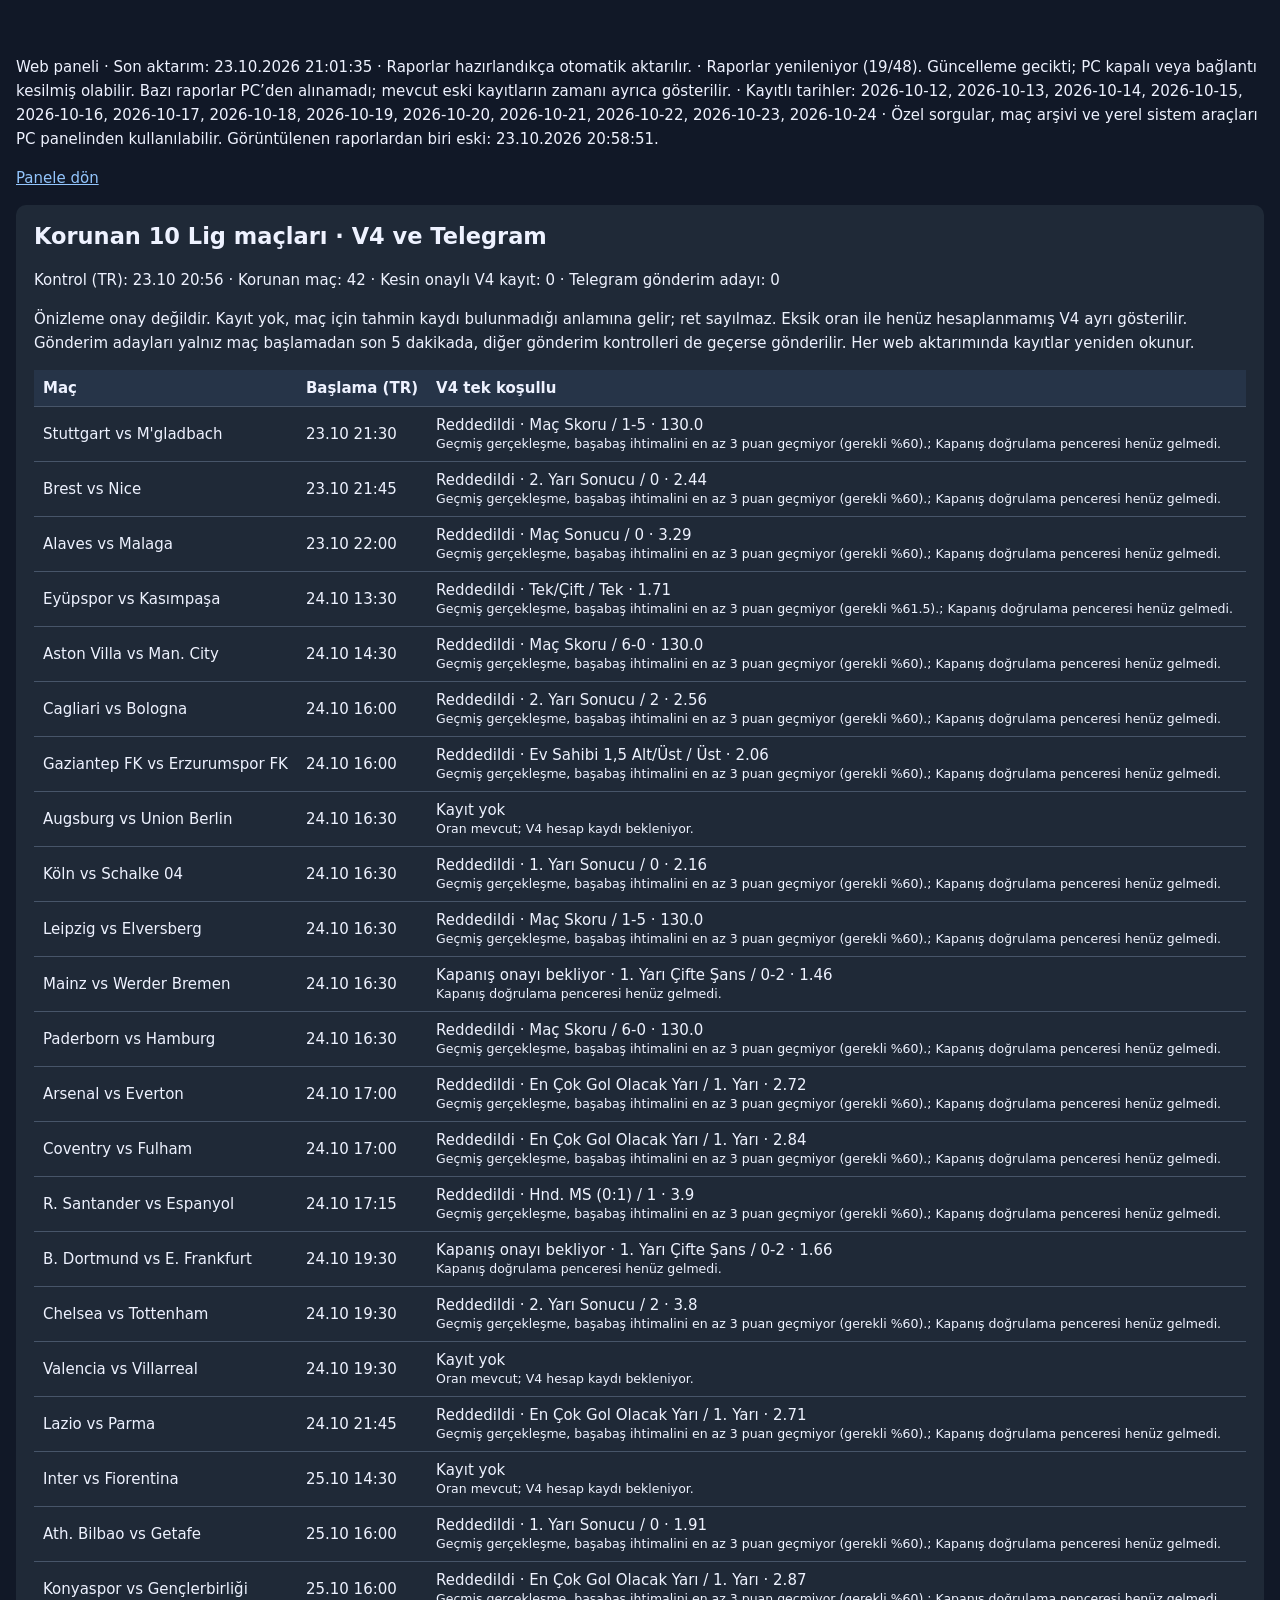
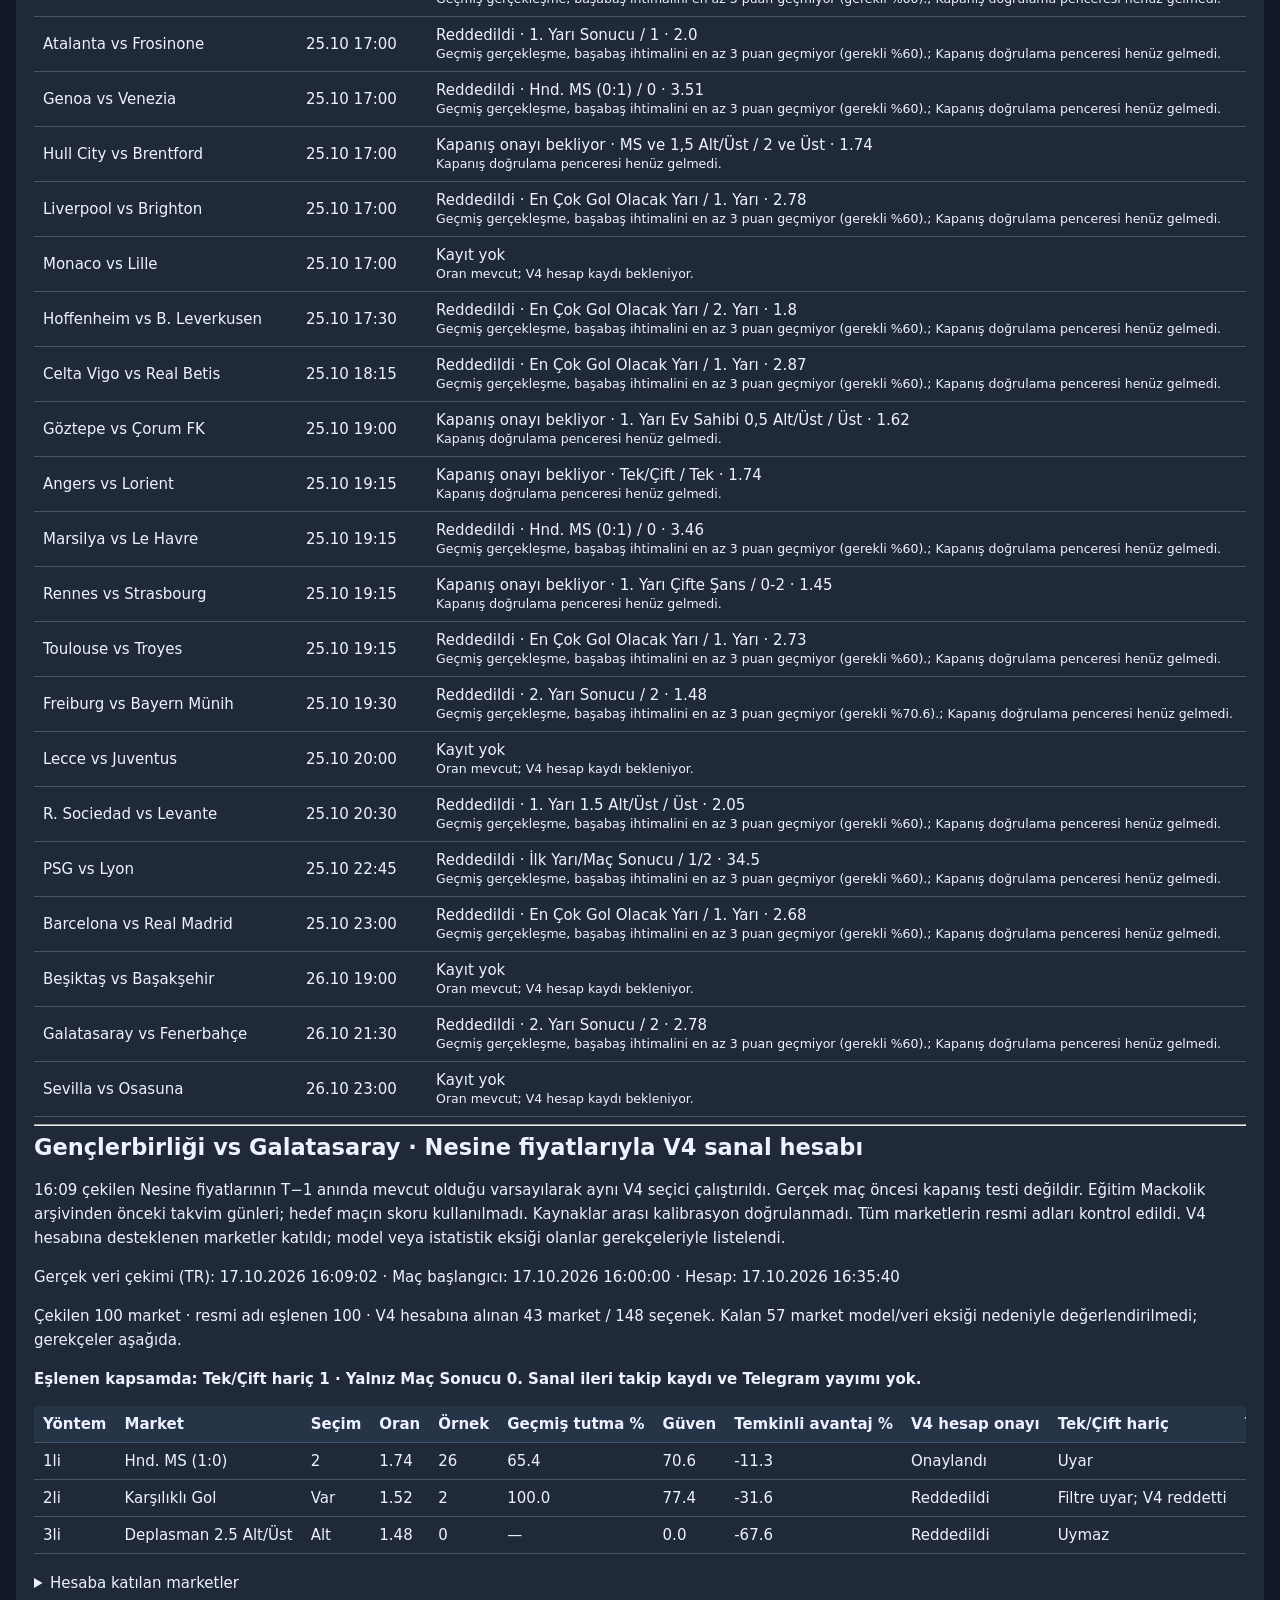
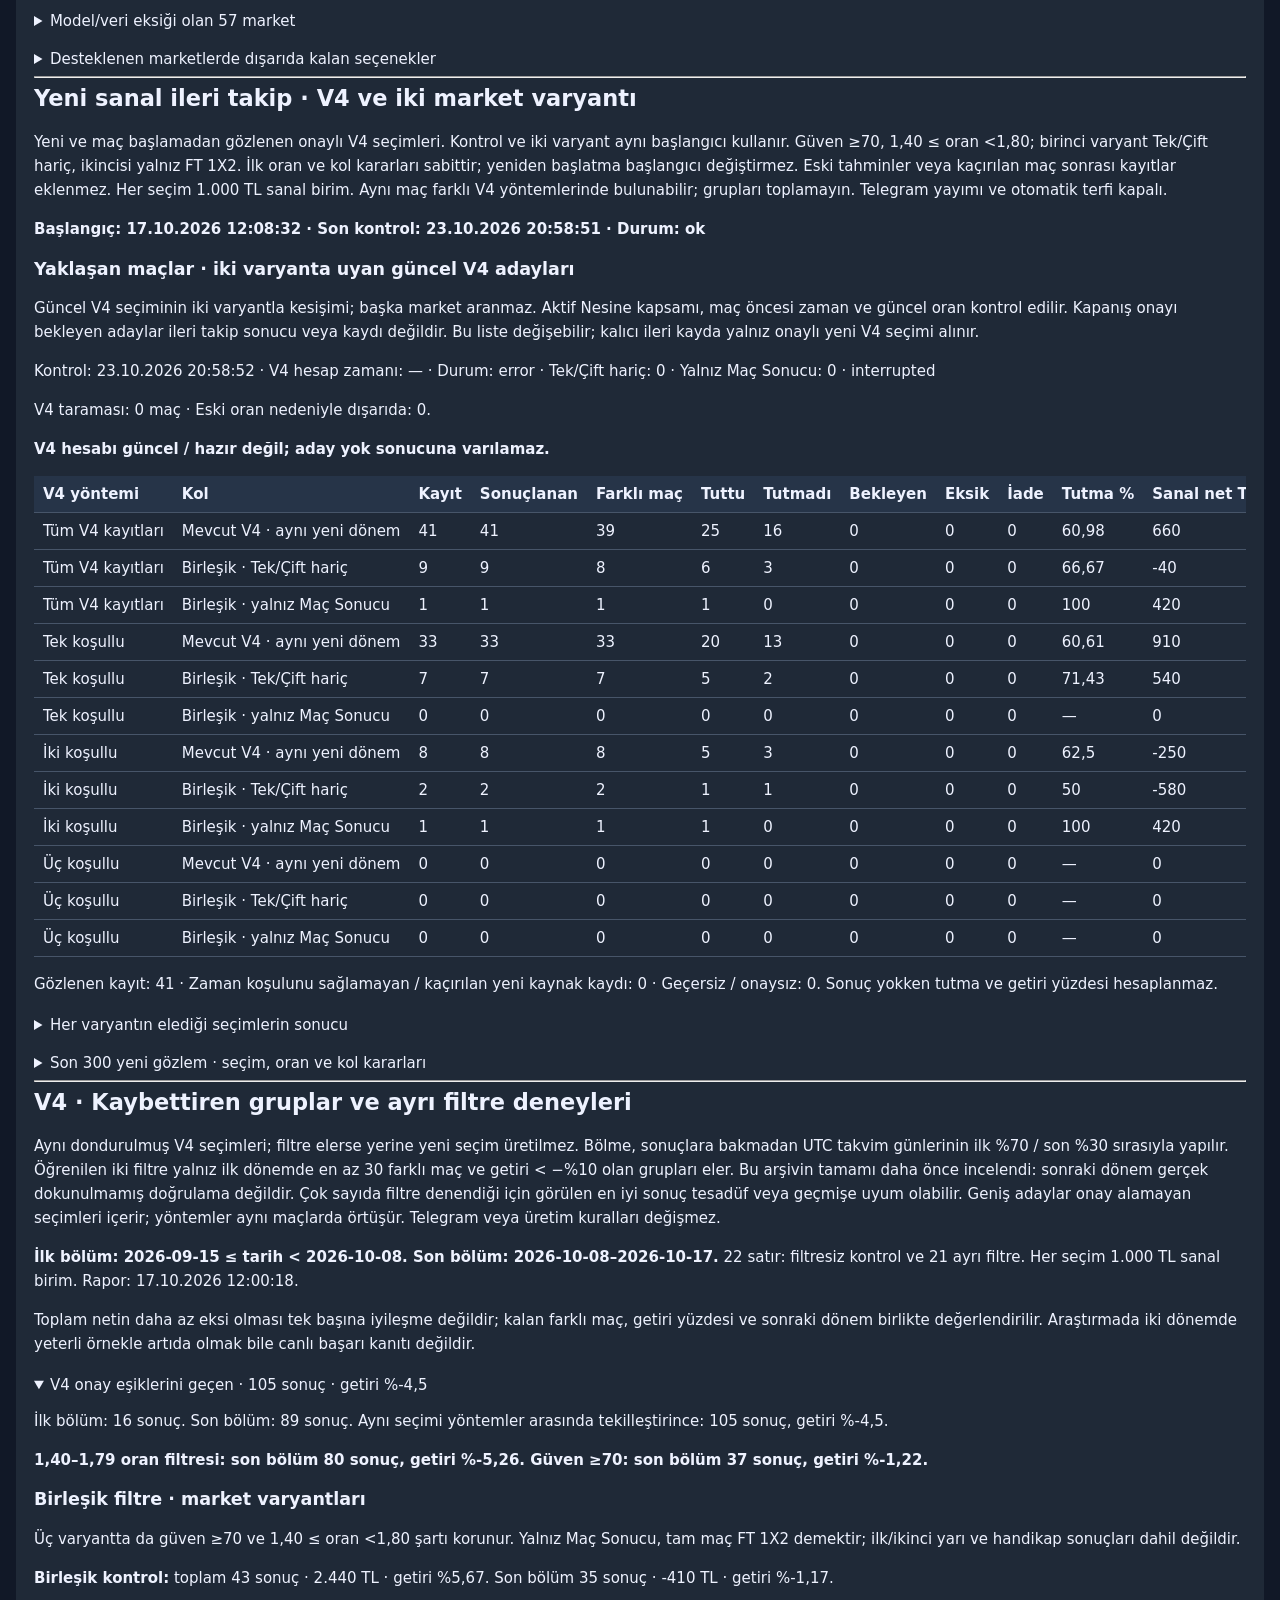
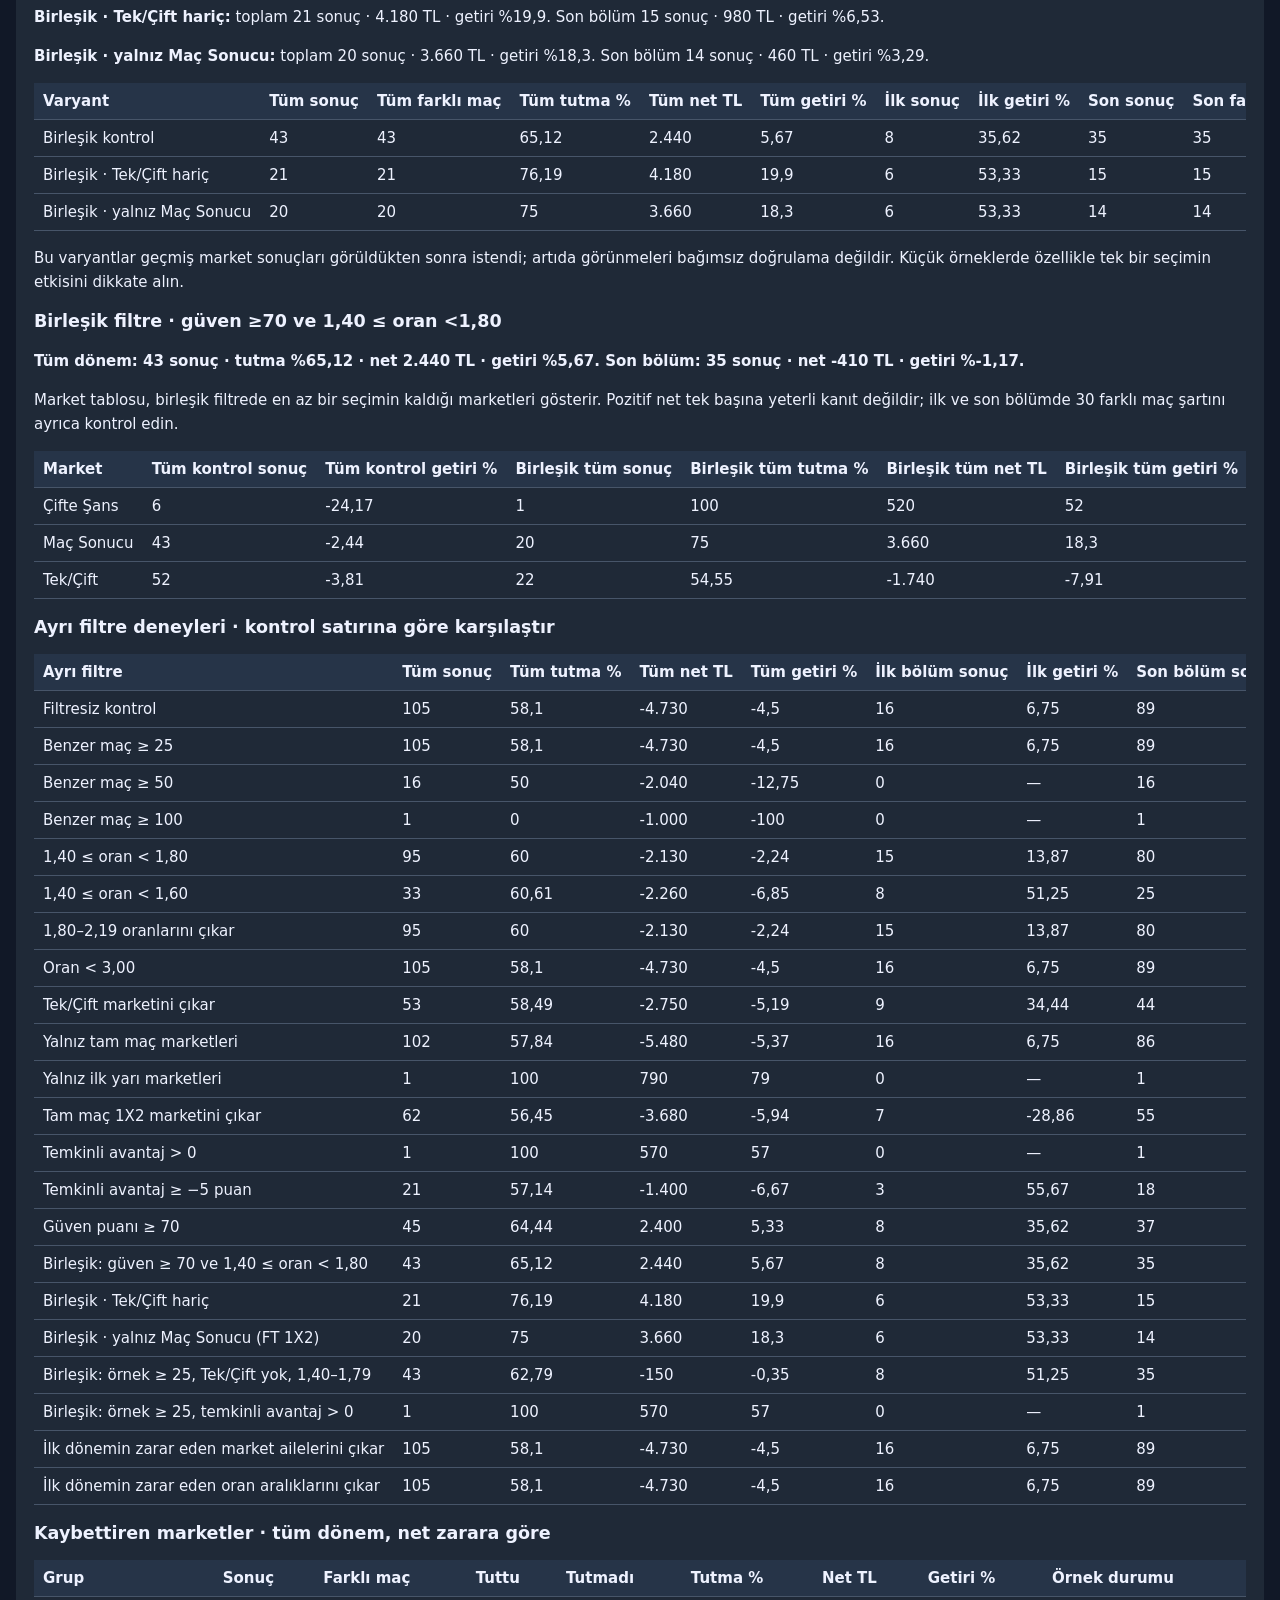
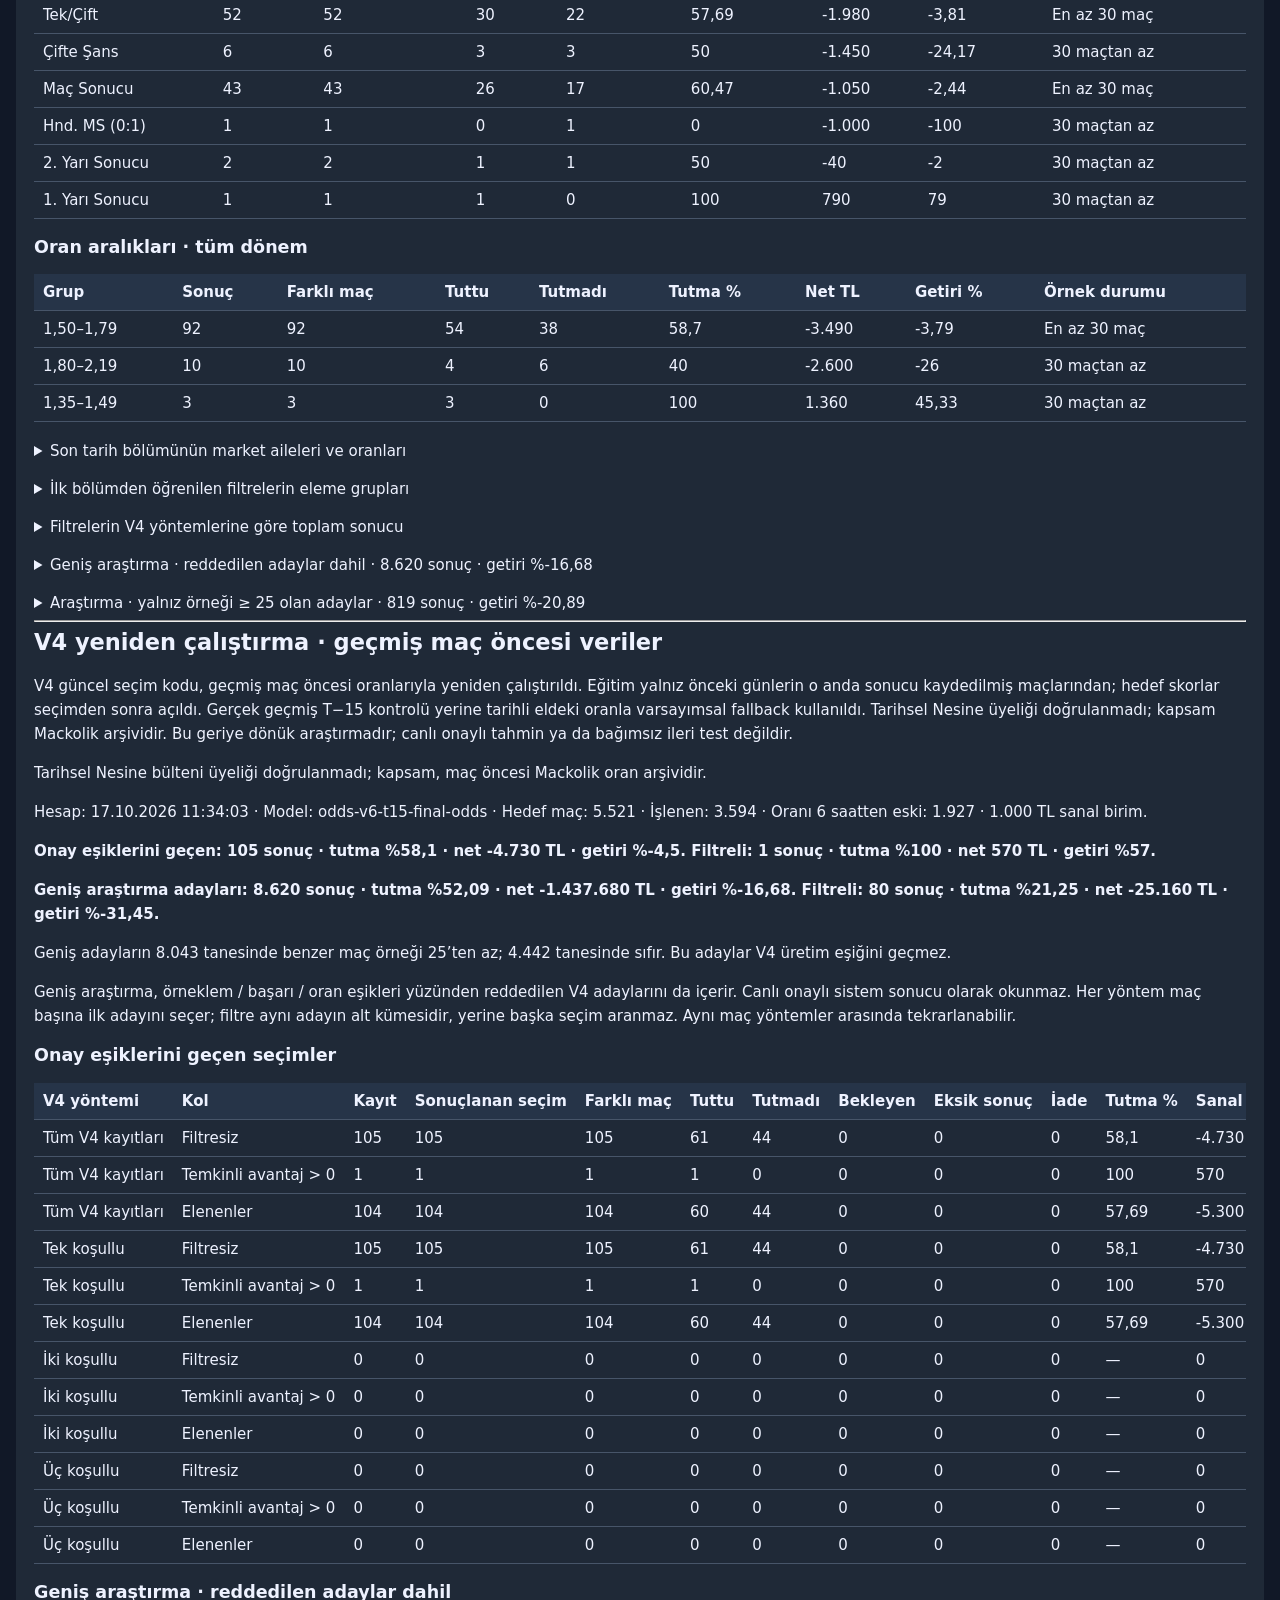
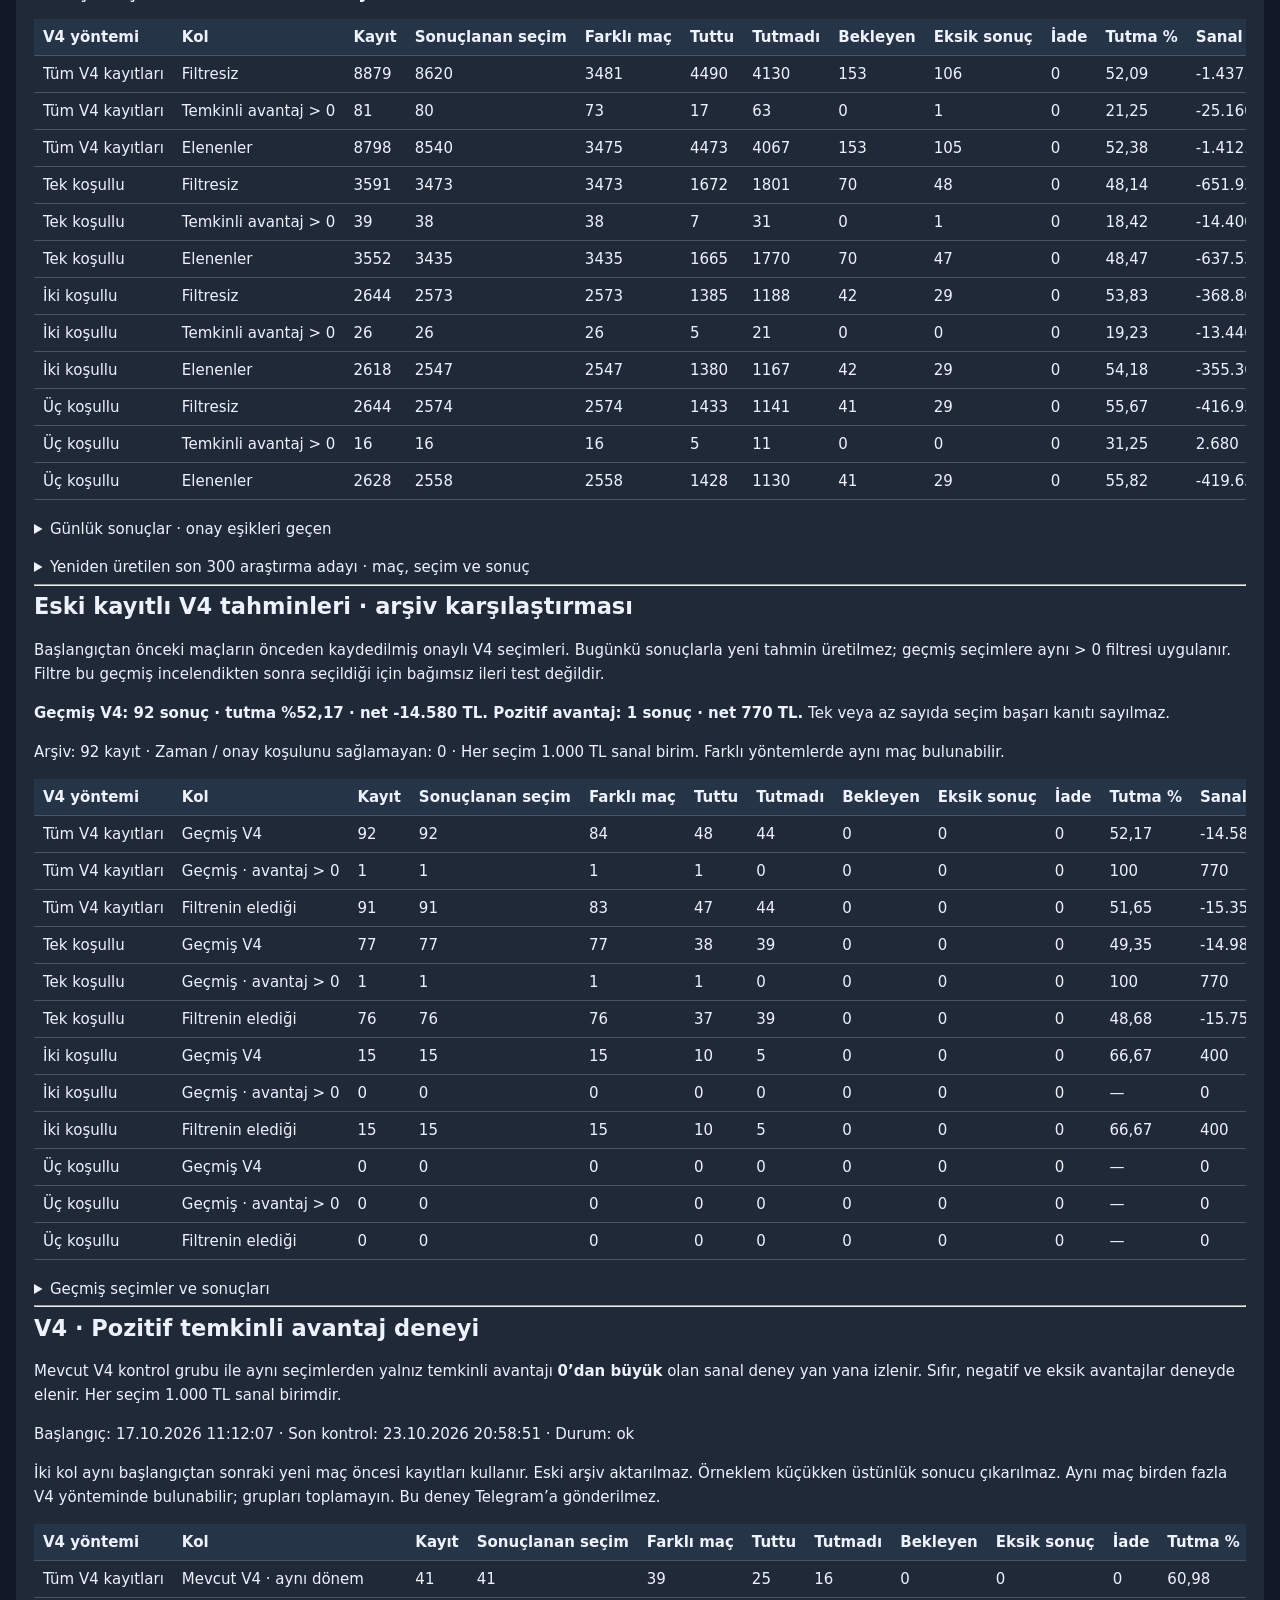
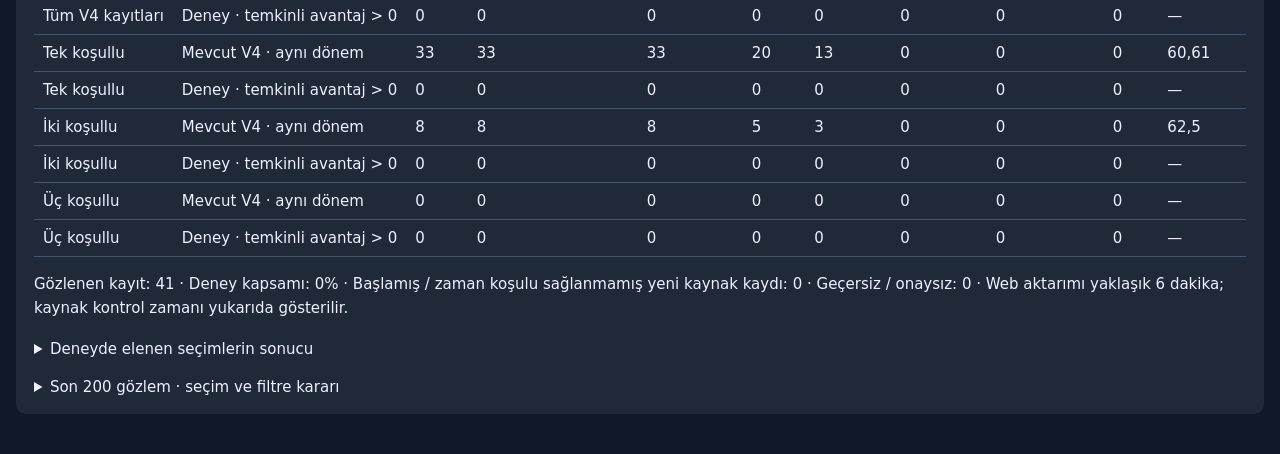
==== commit 34975fc4: "Update published panel snapshot" ====
--- a/v4-edge-experiment.html
+++ b/v4-edge-experiment.html
@@ -1,5 +1,5 @@
 <!doctype html><html lang="tr"><head>
-<script src="./web-snapshot.js"></script><meta charset="utf-8"><meta name="viewport" content="width=device-width,initial-scale=1"><title>V4 · Temkinli avantaj deneyi</title><style>body{font:15px system-ui;background:#111827;color:#eef2ff;margin:24px auto;max-width:1500px;padding:16px}a{color:#93c5fd}article{background:#1f2937;padding:18px;border-radius:10px}.scroll{overflow:auto}table{width:100%;border-collapse:collapse}td,th{padding:9px;text-align:left;border-bottom:1px solid #475569;white-space:nowrap}th{background:#263448}p{line-height:1.6}details{margin-top:20px}summary{cursor:pointer}h2{margin-top:0}</style></head><body><p id="web-publication-note" role="status">Son yayımlanan deney verileri yükleniyor…</p><p><a href="./index.html#ahmet">Panele dön</a></p><article id="v4-edge-experiment"><section id="ten-league-telegram"><h2>Korunan 10 Lig maçları · V4 ve Telegram</h2><p>Kontrol (TR): 23.10 20:17 · Korunan maç: 42 · Kesin onaylı V4 kayıt: 0 · Telegram gönderim adayı: 0</p><p>Önizleme onay değildir. Kayıt yok, maç için tahmin kaydı bulunmadığı anlamına gelir; ret sayılmaz. Eksik oran ile henüz hesaplanmamış V4 ayrı gösterilir. Gönderim adayları yalnız maç başlamadan son 5 dakikada, diğer gönderim kontrolleri de geçerse gönderilir. Her web aktarımında kayıtlar yeniden okunur.</p><div class="scroll"><table><thead><tr><th>Maç</th><th>Başlama (TR)</th><th>V4 tek koşullu</th><th>V4 iki koşullu</th><th>Son Mackolik oranı (TR)</th><th>Son oran kontrolü</th><th>Telegram planı</th></tr></thead><tbody><tr><td>Stuttgart vs M&#x27;gladbach</td><td>23.10 21:30</td><td>Reddedildi · Maç Skoru / 1-5 · 130.0<br><small>Geçmiş gerçekleşme, başabaş ihtimalini en az 3 puan geçmiyor (gerekli %60).; Kapanış doğrulama penceresi henüz gelmedi.</small></td><td>Reddedildi · En Çok Gol Olacak Yarı / 2. Yarı · 1.8<br><small>Örnek 25 maçtan az.; Kapanış doğrulama penceresi henüz gelmedi.</small></td><td>23.10 02:37</td><td>Henüz tamamlanmadı</td><td>Gönderilmeyecek: onay yok.</td></tr><tr><td>Brest vs Nice</td><td>23.10 21:45</td><td>Reddedildi · 2. Yarı Sonucu / 0 · 2.44<br><small>Geçmiş gerçekleşme, başabaş ihtimalini en az 3 puan geçmiyor (gerekli %60).; Kapanış doğrulama penceresi henüz gelmedi.</small></td><td>Reddedildi · Maç Sonucu / 1 · 2.0<br><small>Geçmiş gerçekleşme, başabaş ihtimalini en az 3 puan geçmiyor (gerekli %60).; Kapanış doğrulama penceresi henüz gelmedi.</small></td><td>23.10 02:37</td><td>Henüz tamamlanmadı</td><td>Gönderilmeyecek: onay yok.</td></tr><tr><td>Alaves vs Malaga</td><td>23.10 22:00</td><td>Reddedildi · Maç Sonucu / 0 · 3.29<br><small>Geçmiş gerçekleşme, başabaş ihtimalini en az 3 puan geçmiyor (gerekli %60).; Kapanış doğrulama penceresi henüz gelmedi.</small></td><td>Reddedildi · 2.5 Alt/Üst / Alt · 1.55<br><small>Geçmiş gerçekleşme, başabaş ihtimalini en az 3 puan geçmiyor (gerekli %67.5).; Kapanış doğrulama penceresi henüz gelmedi.</small></td><td>23.10 02:38</td><td>Henüz tamamlanmadı</td><td>Gönderilmeyecek: onay yok.</td></tr><tr><td>Eyüpspor vs Kasımpaşa</td><td>24.10 13:30</td><td>Reddedildi · Tek/Çift / Tek · 1.71<br><small>Geçmiş gerçekleşme, başabaş ihtimalini en az 3 puan geçmiyor (gerekli %61.5).; Kapanış doğrulama penceresi henüz gelmedi.</small></td><td>Reddedildi · 2. Yarı Sonucu / 2 · 1.77<br><small>Örnek 25 maçtan az.; Kapanış doğrulama penceresi henüz gelmedi.</small></td><td>22.10 20:37</td><td>Henüz tamamlanmadı</td><td>Gönderilmeyecek: onay yok.</td></tr><tr><td>Aston Villa vs Man. City</td><td>24.10 14:30</td><td>Reddedildi · Maç Skoru / 6-0 · 130.0<br><small>Geçmiş gerçekleşme, başabaş ihtimalini en az 3 puan geçmiyor (gerekli %60).; Kapanış doğrulama penceresi henüz gelmedi.</small></td><td>Reddedildi · En Çok Gol Olacak Yarı / 2. Yarı · 1.87<br><small>Örnek 25 maçtan az.; Kapanış doğrulama penceresi henüz gelmedi.</small></td><td>23.10 02:39</td><td>Henüz tamamlanmadı</td><td>Gönderilmeyecek: onay yok.</td></tr><tr><td>Cagliari vs Bologna</td><td>24.10 16:00</td><td>Reddedildi · 2. Yarı Sonucu / 2 · 2.56<br><small>Geçmiş gerçekleşme, başabaş ihtimalini en az 3 puan geçmiyor (gerekli %60).; Kapanış doğrulama penceresi henüz gelmedi.</small></td><td>Reddedildi · 1. Yarı Deplasman 0,5 Alt/Üst / Üst · 1.95<br><small>Örnek 25 maçtan az.; Kapanış doğrulama penceresi henüz gelmedi.</small></td><td>23.10 02:40</td><td>Henüz tamamlanmadı</td><td>Gönderilmeyecek: onay yok.</td></tr><tr><td>Gaziantep FK vs Erzurumspor FK</td><td>24.10 16:00</td><td>Reddedildi · Ev Sahibi 1,5 Alt/Üst / Üst · 2.06<br><small>Geçmiş gerçekleşme, başabaş ihtimalini en az 3 puan geçmiyor (gerekli %60).; Kapanış doğrulama penceresi henüz gelmedi.</small></td><td>Reddedildi · 2.5 Alt/Üst / Alt · 1.54<br><small>Geçmiş gerçekleşme, başabaş ihtimalini en az 3 puan geçmiyor (gerekli %67.9).; Kapanış doğrulama penceresi henüz gelmedi.</small></td><td>22.10 20:38</td><td>Henüz tamamlanmadı</td><td>Gönderilmeyecek: onay yok.</td></tr><tr><td>Augsburg vs Union Berlin</td><td>24.10 16:30</td><td>Kayıt yok<br><small>Oran mevcut; V4 hesap kaydı bekleniyor.</small></td><td>Reddedildi · 1. Yarı Ev Sahibi 0,5 Alt/Üst / Üst · 1.44<br><small>Örnek 25 maçtan az.; Kapanış doğrulama penceresi henüz gelmedi.</small></td><td>23.10 02:43</td><td>Henüz tamamlanmadı</td><td>Gönderilmeyecek: onay yok.</td></tr><tr><td>Köln vs Schalke 04</td><td>24.10 16:30</td><td>Reddedildi · 1. Yarı Sonucu / 0 · 2.16<br><small>Geçmiş gerçekleşme, başabaş ihtimalini en az 3 puan geçmiyor (gerekli %60).; Kapanış doğrulama penceresi henüz gelmedi.</small></td><td>Kapanış onayı bekliyor · Ev Sahibi 1,5 Alt/Üst / Üst · 1.62<br><small>Kapanış doğrulama penceresi henüz gelmedi.</small></td><td>23.10 02:44</td><td>Henüz tamamlanmadı</td><td>Gönderilmeyecek: onay yok.</td></tr><tr><td>Leipzig vs Elversberg</td><td>24.10 16:30</td><td>Reddedildi · Maç Skoru / 1-5 · 130.0<br><small>Geçmiş gerçekleşme, başabaş ihtimalini en az 3 puan geçmiyor (gerekli %60).; Kapanış doğrulama penceresi henüz gelmedi.</small></td><td>Reddedildi · 1. Yarı Sonucu / 1 · 1.62<br><small>Örnek 25 maçtan az.; Kapanış doğrulama penceresi henüz gelmedi.</small></td><td>23.10 02:57</td><td>Henüz tamamlanmadı</td><td>Gönderilmeyecek: onay yok.</td></tr><tr><td>Mainz vs Werder Bremen</td><td>24.10 16:30</td><td>Kapanış onayı bekliyor · 1. Yarı Çifte Şans / 0-2 · 1.46<br><small>Kapanış doğrulama penceresi henüz gelmedi.</small></td><td>Reddedildi · Toplam Gol Aralığı / 2-3 · 1.92<br><small>Örnek 25 maçtan az.; Kapanış doğrulama penceresi henüz gelmedi.</small></td><td>23.10 02:44</td><td>Henüz tamamlanmadı</td><td>Gönderilmeyecek: onay yok.</td></tr><tr><td>Paderborn vs Hamburg</td><td>24.10 16:30</td><td>Reddedildi · Maç Skoru / 6-0 · 130.0<br><small>Geçmiş gerçekleşme, başabaş ihtimalini en az 3 puan geçmiyor (gerekli %60).; Kapanış doğrulama penceresi henüz gelmedi.</small></td><td>Reddedildi · 2.5 Alt/Üst / Üst · 1.4<br><small>Geçmiş gerçekleşme, başabaş ihtimalini en az 3 puan geçmiyor (gerekli %74.4).; Kapanış doğrulama penceresi henüz gelmedi.</small></td><td>22.10 20:40</td><td>Henüz tamamlanmadı</td><td>Gönderilmeyecek: onay yok.</td></tr><tr><td>Arsenal vs Everton</td><td>24.10 17:00</td><td>Reddedildi · En Çok Gol Olacak Yarı / 1. Yarı · 2.72<br><small>Geçmiş gerçekleşme, başabaş ihtimalini en az 3 puan geçmiyor (gerekli %60).; Kapanış doğrulama penceresi henüz gelmedi.</small></td><td>Reddedildi · 2. Yarı Sonucu / 1 · 1.61<br><small>Örnek 25 maçtan az.; Kapanış doğrulama penceresi henüz gelmedi.</small></td><td>23.10 02:47</td><td>Henüz tamamlanmadı</td><td>Gönderilmeyecek: onay yok.</td></tr><tr><td>Coventry vs Fulham</td><td>24.10 17:00</td><td>Reddedildi · En Çok Gol Olacak Yarı / 1. Yarı · 2.84<br><small>Geçmiş gerçekleşme, başabaş ihtimalini en az 3 puan geçmiyor (gerekli %60).; Kapanış doğrulama penceresi henüz gelmedi.</small></td><td>Reddedildi · 1. Yarı Çifte Şans / 1-2 · 1.41<br><small>Örnek 25 maçtan az.; Kapanış doğrulama penceresi henüz gelmedi.</small></td><td>22.10 20:41</td><td>Henüz tamamlanmadı</td><td>Gönderilmeyecek: onay yok.</td></tr><tr><td>R. Santander vs Espanyol</td><td>24.10 17:15</td><td>Reddedildi · Hnd. MS (0:1) / 1 · 3.9<br><small>Geçmiş gerçekleşme, başabaş ihtimalini en az 3 puan geçmiyor (gerekli %60).; Kapanış doğrulama penceresi henüz gelmedi.</small></td><td>Reddedildi · 1. Yarı 1.5 Alt/Üst / Üst · 2.13<br><small>Örnek 25 maçtan az.; Kapanış doğrulama penceresi henüz gelmedi.</small></td><td>23.10 02:48</td><td>Henüz tamamlanmadı</td><td>Gönderilmeyecek: onay yok.</td></tr><tr><td>B. Dortmund vs E. Frankfurt</td><td>24.10 19:30</td><td>Kapanış onayı bekliyor · 1. Yarı Çifte Şans / 0-2 · 1.66<br><small>Kapanış doğrulama penceresi henüz gelmedi.</small></td><td>Reddedildi · 2. Yarı Sonucu / 1 · 1.6<br><small>Örnek 25 maçtan az.; Kapanış doğrulama penceresi henüz gelmedi.</small></td><td>23.10 04:08</td><td>Henüz tamamlanmadı</td><td>Gönderilmeyecek: onay yok.</td></tr><tr><td>Chelsea vs Tottenham</td><td>24.10 19:30</td><td>Reddedildi · 2. Yarı Sonucu / 2 · 3.8<br><small>Geçmiş gerçekleşme, başabaş ihtimalini en az 3 puan geçmiyor (gerekli %60).; Kapanış doğrulama penceresi henüz gelmedi.</small></td><td>Reddedildi · Maç Sonucu / 1 · 1.49<br><small>Geçmiş gerçekleşme, başabaş ihtimalini en az 3 puan geçmiyor (gerekli %70.1).; Kapanış doğrulama penceresi henüz gelmedi.</small></td><td>23.10 02:49</td><td>Henüz tamamlanmadı</td><td>Gönderilmeyecek: onay yok.</td></tr><tr><td>Valencia vs Villarreal</td><td>24.10 19:30</td><td>Kayıt yok<br><small>Oran mevcut; V4 hesap kaydı bekleniyor.</small></td><td>Reddedildi · 2. Yarı Sonucu / 2 · 2.26<br><small>Geçmiş gerçekleşme, başabaş ihtimalini en az 3 puan geçmiyor (gerekli %60).; Kapanış doğrulama penceresi henüz gelmedi.</small></td><td>23.10 03:53</td><td>Henüz tamamlanmadı</td><td>Gönderilmeyecek: onay yok.</td></tr><tr><td>Lazio vs Parma</td><td>24.10 21:45</td><td>Reddedildi · En Çok Gol Olacak Yarı / 1. Yarı · 2.71<br><small>Geçmiş gerçekleşme, başabaş ihtimalini en az 3 puan geçmiyor (gerekli %60).; Kapanış doğrulama penceresi henüz gelmedi.</small></td><td>Reddedildi · Deplasman 0,5 Alt/Üst / Alt · 1.7<br><small>Örnek 25 maçtan az.; Kapanış doğrulama penceresi henüz gelmedi.</small></td><td>23.10 02:50</td><td>Henüz tamamlanmadı</td><td>Gönderilmeyecek: onay yok.</td></tr><tr><td>Inter vs Fiorentina</td><td>25.10 14:30</td><td>Kayıt yok<br><small>Oran mevcut; V4 hesap kaydı bekleniyor.</small></td><td>Reddedildi · Tek/Çift / Tek · 1.69<br><small>Örnek 25 maçtan az.; Kapanış doğrulama penceresi henüz gelmedi.</small></td><td>23.10 19:19</td><td>Henüz tamamlanmadı</td><td>Gönderilmeyecek: onay yok.</td></tr><tr><td>Ath. Bilbao vs Getafe</td><td>25.10 16:00</td><td>Reddedildi · 1. Yarı Sonucu / 0 · 1.91<br><small>Geçmiş gerçekleşme, başabaş ihtimalini en az 3 puan geçmiyor (gerekli %60).; Kapanış doğrulama penceresi henüz gelmedi.</small></td><td>Reddedildi · Maç Sonucu / 1 · 1.43<br><small>Örnek 25 maçtan az.; Kapanış doğrulama penceresi henüz gelmedi.</small></td><td>22.10 21:14</td><td>Henüz tamamlanmadı</td><td>Gönderilmeyecek: onay yok.</td></tr><tr><td>Konyaspor vs Gençlerbirliği</td><td>25.10 16:00</td><td>Reddedildi · En Çok Gol Olacak Yarı / 1. Yarı · 2.87<br><small>Geçmiş gerçekleşme, başabaş ihtimalini en az 3 puan geçmiyor (gerekli %60).; Kapanış doğrulama penceresi henüz gelmedi.</small></td><td>Reddedildi · Maç Sonucu / 1 · 1.68<br><small>Geçmiş gerçekleşme, başabaş ihtimalini en az 3 puan geçmiyor (gerekli %62.5).; Kapanış doğrulama penceresi henüz gelmedi.</small></td><td>22.10 21:14</td><td>Henüz tamamlanmadı</td><td>Gönderilmeyecek: onay yok.</td></tr><tr><td>Atalanta vs Frosinone</td><td>25.10 17:00</td><td>Reddedildi · 1. Yarı Sonucu / 1 · 2.0<br><small>Geçmiş gerçekleşme, başabaş ihtimalini en az 3 puan geçmiyor (gerekli %60).; Kapanış doğrulama penceresi henüz gelmedi.</small></td><td>Reddedildi · Toplam Gol Aralığı / 4-5 · 2.52<br><small>Örnek 25 maçtan az.; Kapanış doğrulama penceresi henüz gelmedi.</small></td><td>22.10 21:16</td><td>Henüz tamamlanmadı</td><td>Gönderilmeyecek: onay yok.</td></tr><tr><td>Genoa vs Venezia</td><td>25.10 17:00</td><td>Reddedildi · Hnd. MS (0:1) / 0 · 3.51<br><small>Geçmiş gerçekleşme, başabaş ihtimalini en az 3 puan geçmiyor (gerekli %60).; Kapanış doğrulama penceresi henüz gelmedi.</small></td><td>Reddedildi · Maç Sonucu / 1 · 1.88<br><small>Geçmiş gerçekleşme, başabaş ihtimalini en az 3 puan geçmiyor (gerekli %60).; Kapanış doğrulama penceresi henüz gelmedi.</small></td><td>22.10 21:16</td><td>Henüz tamamlanmadı</td><td>Gönderilmeyecek: onay yok.</td></tr><tr><td>Hull City vs Brentford</td><td>25.10 17:00</td><td>Kapanış onayı bekliyor · MS ve 1,5 Alt/Üst / 2 ve Üst · 1.74<br><small>Kapanış doğrulama penceresi henüz gelmedi.</small></td><td>Reddedildi · Maç Sonucu / 2 · 1.48<br><small>Örnek 25 maçtan az.; Kapanış doğrulama penceresi henüz gelmedi.</small></td><td>22.10 21:15</td><td>Henüz tamamlanmadı</td><td>Gönderilmeyecek: onay yok.</td></tr><tr><td>Liverpool vs Brighton</td><td>25.10 17:00</td><td>Reddedildi · En Çok Gol Olacak Yarı / 1. Yarı · 2.78<br><small>Geçmiş gerçekleşme, başabaş ihtimalini en az 3 puan geçmiyor (gerekli %60).; Kapanış doğrulama penceresi henüz gelmedi.</small></td><td>Reddedildi · 1. Yarı Ev Sahibi 0,5 Alt/Üst / Üst · 1.54<br><small>Geçmiş gerçekleşme, başabaş ihtimalini en az 3 puan geçmiyor (gerekli %67.9).; Kapanış doğrulama penceresi henüz gelmedi.</small></td><td>22.10 21:16</td><td>Henüz tamamlanmadı</td><td>Gönderilmeyecek: onay yok.</td></tr><tr><td>Monaco vs Lille</td><td>25.10 17:00</td><td>Kayıt yok<br><small>Oran mevcut; V4 hesap kaydı bekleniyor.</small></td><td>Reddedildi · 2.5 Alt/Üst / Üst · 1.61<br><small>Geçmiş gerçekleşme, başabaş ihtimalini en az 3 puan geçmiyor (gerekli %65.1).; Kapanış doğrulama penceresi henüz gelmedi.</small></td><td>22.10 21:17</td><td>Henüz tamamlanmadı</td><td>Gönderilmeyecek: onay yok.</td></tr><tr><td>Hoffenheim vs B. Leverkusen</td><td>25.10 17:30</td><td>Reddedildi · En Çok Gol Olacak Yarı / 2. Yarı · 1.8<br><small>Geçmiş gerçekleşme, başabaş ihtimalini en az 3 puan geçmiyor (gerekli %60).; Kapanış doğrulama penceresi henüz gelmedi.</small></td><td>Reddedildi · Maç Sonucu / 2 · 2.07<br><small>Örnek 25 maçtan az.; Kapanış doğrulama penceresi henüz gelmedi.</small></td><td>22.10 21:17</td><td>Henüz tamamlanmadı</td><td>Gönderilmeyecek: onay yok.</td></tr><tr><td>Celta Vigo vs Real Betis</td><td>25.10 18:15</td><td>Reddedildi · En Çok Gol Olacak Yarı / 1. Yarı · 2.87<br><small>Geçmiş gerçekleşme, başabaş ihtimalini en az 3 puan geçmiyor (gerekli %60).; Kapanış doğrulama penceresi henüz gelmedi.</small></td><td>Reddedildi · Tek/Çift / Çift · 1.62<br><small>Örnek 25 maçtan az.; Kapanış doğrulama penceresi henüz gelmedi.</small></td><td>22.10 21:18</td><td>Henüz tamamlanmadı</td><td>Gönderilmeyecek: onay yok.</td></tr><tr><td>Göztepe vs Çorum FK</td><td>25.10 19:00</td><td>Kapanış onayı bekliyor · 1. Yarı Ev Sahibi 0,5 Alt/Üst / Üst · 1.62<br><small>Kapanış doğrulama penceresi henüz gelmedi.</small></td><td>Reddedildi · 1. Yarı Sonucu / 1 · 2.46<br><small>Geçmiş gerçekleşme, başabaş ihtimalini en az 3 puan geçmiyor (gerekli %60).; Kapanış doğrulama penceresi henüz gelmedi.</small></td><td>22.10 21:18</td><td>Henüz tamamlanmadı</td><td>Gönderilmeyecek: onay yok.</td></tr><tr><td>Angers vs Lorient</td><td>25.10 19:15</td><td>Kapanış onayı bekliyor · Tek/Çift / Tek · 1.74<br><small>Kapanış doğrulama penceresi henüz gelmedi.</small></td><td>Kayıt yok<br><small>Oran mevcut; V4 hesap kaydı bekleniyor.</small></td><td>22.10 22:05</td><td>Henüz tamamlanmadı</td><td>Gönderilmeyecek: onay yok.</td></tr><tr><td>Marsilya vs Le Havre</td><td>25.10 19:15</td><td>Reddedildi · Hnd. MS (0:1) / 0 · 3.46<br><small>Geçmiş gerçekleşme, başabaş ihtimalini en az 3 puan geçmiyor (gerekli %60).; Kapanış doğrulama penceresi henüz gelmedi.</small></td><td>Kapanış onayı bekliyor · 2. Yarı Sonucu / 1 · 1.7<br><small>Kapanış doğrulama penceresi henüz gelmedi.</small></td><td>22.10 22:06</td><td>Henüz tamamlanmadı</td><td>Gönderilmeyecek: onay yok.</td></tr><tr><td>Rennes vs Strasbourg</td><td>25.10 19:15</td><td>Kapanış onayı bekliyor · 1. Yarı Çifte Şans / 0-2 · 1.45<br><small>Kapanış doğrulama penceresi henüz gelmedi.</small></td><td>Reddedildi · 2. Yarı Sonucu / 1 · 1.87<br><small>Örnek 25 maçtan az.; Kapanış doğrulama penceresi henüz gelmedi.</small></td><td>22.10 22:12</td><td>Henüz tamamlanmadı</td><td>Gönderilmeyecek: onay yok.</td></tr><tr><td>Toulouse vs Troyes</td><td>25.10 19:15</td><td>Reddedildi · En Çok Gol Olacak Yarı / 1. Yarı · 2.73<br><small>Geçmiş gerçekleşme, başabaş ihtimalini en az 3 puan geçmiyor (gerekli %60).; Kapanış doğrulama penceresi henüz gelmedi.</small></td><td>Reddedildi · Maç Sonucu / 1 · 1.43<br><small>Geçmiş gerçekleşme, başabaş ihtimalini en az 3 puan geçmiyor (gerekli %72.9).; Kapanış doğrulama penceresi henüz gelmedi.</small></td><td>22.10 22:13</td><td>Henüz tamamlanmadı</td><td>Gönderilmeyecek: onay yok.</td></tr><tr><td>Freiburg vs Bayern Münih</td><td>25.10 19:30</td><td>Reddedildi · 2. Yarı Sonucu / 2 · 1.48<br><small>Geçmiş gerçekleşme, başabaş ihtimalini en az 3 puan geçmiyor (gerekli %70.6).; Kapanış doğrulama penceresi henüz gelmedi.</small></td><td>Reddedildi · MS ve 2,5 Alt/Üst / 2 ve Üst · 1.42<br><small>Örnek 25 maçtan az.; Geçmiş gerçekleşme, başabaş ihtimalini en az 3 puan geçmiyor (gerekli %73.4).; Kapanış doğrulama penceresi henüz gelmedi.</small></td><td>22.10 22:14</td><td>Henüz tamamlanmadı</td><td>Gönderilmeyecek: onay yok.</td></tr><tr><td>Lecce vs Juventus</td><td>25.10 20:00</td><td>Kayıt yok<br><small>Oran mevcut; V4 hesap kaydı bekleniyor.</small></td><td>Reddedildi · Ev Sahibi 0,5 Alt/Üst / Alt · 1.79<br><small>Örnek 25 maçtan az.; Kapanış doğrulama penceresi henüz gelmedi.</small></td><td>22.10 22:15</td><td>Henüz tamamlanmadı</td><td>Gönderilmeyecek: onay yok.</td></tr><tr><td>R. Sociedad vs Levante</td><td>25.10 20:30</td><td>Reddedildi · 1. Yarı 1.5 Alt/Üst / Üst · 2.05<br><small>Geçmiş gerçekleşme, başabaş ihtimalini en az 3 puan geçmiyor (gerekli %60).; Kapanış doğrulama penceresi henüz gelmedi.</small></td><td>Reddedildi · 1. Yarı Sonucu / 1 · 1.92<br><small>Geçmiş gerçekleşme, başabaş ihtimalini en az 3 puan geçmiyor (gerekli %60).; Kapanış doğrulama penceresi henüz gelmedi.</small></td><td>22.10 22:31</td><td>Henüz tamamlanmadı</td><td>Gönderilmeyecek: onay yok.</td></tr><tr><td>PSG vs Lyon</td><td>25.10 22:45</td><td>Reddedildi · İlk Yarı/Maç Sonucu / 1/2 · 34.5<br><small>Geçmiş gerçekleşme, başabaş ihtimalini en az 3 puan geçmiyor (gerekli %60).; Kapanış doğrulama penceresi henüz gelmedi.</small></td><td>Reddedildi · En Çok Gol Olacak Yarı / 2. Yarı · 1.83<br><small>Örnek 25 maçtan az.; Kapanış doğrulama penceresi henüz gelmedi.</small></td><td>22.10 22:32</td><td>Henüz tamamlanmadı</td><td>Gönderilmeyecek: onay yok.</td></tr><tr><td>Barcelona vs Real Madrid</td><td>25.10 23:00</td><td>Reddedildi · En Çok Gol Olacak Yarı / 1. Yarı · 2.68<br><small>Geçmiş gerçekleşme, başabaş ihtimalini en az 3 puan geçmiyor (gerekli %60).; Kapanış doğrulama penceresi henüz gelmedi.</small></td><td>Reddedildi · Maç Sonucu / 1 · 1.43<br><small>Örnek 25 maçtan az.; Geçmiş gerçekleşme, başabaş ihtimalini en az 3 puan geçmiyor (gerekli %72.9).; Kapanış doğrulama penceresi henüz gelmedi.</small></td><td>22.10 22:17</td><td>Henüz tamamlanmadı</td><td>Gönderilmeyecek: onay yok.</td></tr><tr><td>Beşiktaş vs Başakşehir</td><td>26.10 19:00</td><td>Kayıt yok<br><small>Oran mevcut; V4 hesap kaydı bekleniyor.</small></td><td>Reddedildi · Tek/Çift / Tek · 1.69<br><small>Örnek 25 maçtan az.; Kapanış doğrulama penceresi henüz gelmedi.</small></td><td>22.10 22:20</td><td>Henüz tamamlanmadı</td><td>Gönderilmeyecek: onay yok.</td></tr><tr><td>Galatasaray vs Fenerbahçe</td><td>26.10 21:30</td><td>Reddedildi · 2. Yarı Sonucu / 2 · 2.78<br><small>Geçmiş gerçekleşme, başabaş ihtimalini en az 3 puan geçmiyor (gerekli %60).; Kapanış doğrulama penceresi henüz gelmedi.</small></td><td>Reddedildi · Maç Sonucu / 1 · 1.95<br><small>Örnek 25 maçtan az.; Kapanış doğrulama penceresi henüz gelmedi.</small></td><td>22.10 22:20</td><td>Henüz tamamlanmadı</td><td>Gönderilmeyecek: onay yok.</td></tr><tr><td>Sevilla vs Osasuna</td><td>26.10 23:00</td><td>Kayıt yok<br><small>Oran mevcut; V4 hesap kaydı bekleniyor.</small></td><td>Reddedildi · Maç Sonucu / 1 · 1.72<br><small>Geçmiş gerçekleşme, başabaş ihtimalini en az 3 puan geçmiyor (gerekli %61.1).; Kapanış doğrulama penceresi henüz gelmedi.</small></td><td>22.10 22:21</td><td>Henüz tamamlanmadı</td><td>Gönderilmeyecek: onay yok.</td></tr></tbody></table></div><hr></section><section id="v4-nesine-scenario"><h2>Gençlerbirliği vs Galatasaray · Nesine fiyatlarıyla V4 sanal hesabı</h2><p>16:09 çekilen Nesine fiyatlarının T−1 anında mevcut olduğu varsayılarak aynı V4 seçici çalıştırıldı. Gerçek maç öncesi kapanış testi değildir. Eğitim Mackolik arşivinden önceki takvim günleri; hedef maçın skoru kullanılmadı. Kaynaklar arası kalibrasyon doğrulanmadı. Tüm marketlerin resmi adları kontrol edildi. V4 hesabına desteklenen marketler katıldı; model veya istatistik eksiği olanlar gerekçeleriyle listelendi.</p><p>Gerçek veri çekimi (TR): 17.10.2026 16:09:02 · Maç başlangıcı: 17.10.2026 16:00:00 · Hesap: 17.10.2026 16:35:40</p><p>Çekilen 100 market · resmi adı eşlenen 100 · V4 hesabına alınan 43 market / 148 seçenek. Kalan 57 market model/veri eksiği nedeniyle değerlendirilmedi; gerekçeler aşağıda.</p><p><strong>Eşlenen kapsamda: Tek/Çift hariç 1 · Yalnız Maç Sonucu 0. Sanal ileri takip kaydı ve Telegram yayımı yok.</strong></p><div class="scroll"><table><thead><tr><th>Yöntem</th><th>Market</th><th>Seçim</th><th>Oran</th><th>Örnek</th><th>Geçmiş tutma %</th><th>Güven</th><th>Temkinli avantaj %</th><th>V4 hesap onayı</th><th>Tek/Çift hariç</th><th>Yalnız MS</th><th>Ret nedenleri</th></tr></thead><tbody><tr><td>1li</td><td>Hnd. MS (1:0)</td><td>2</td><td>1.74</td><td>26</td><td>65.4</td><td>70.6</td><td>-11.3</td><td>Onaylandı</td><td>Uyar</td><td>Uymaz</td><td></td></tr><tr><td>2li</td><td>Karşılıklı Gol</td><td>Var</td><td>1.52</td><td>2</td><td>100.0</td><td>77.4</td><td>-31.6</td><td>Reddedildi</td><td>Filtre uyar; V4 reddetti</td><td>Uymaz</td><td>Örnek 25 maçtan az.</td></tr><tr><td>3li</td><td>Deplasman 2.5 Alt/Üst</td><td>Alt</td><td>1.48</td><td>0</td><td>—</td><td>0.0</td><td>-67.6</td><td>Reddedildi</td><td>Uymaz</td><td>Uymaz</td><td>Örnek 25 maçtan az.; Geçmiş gerçekleşme, başabaş ihtimalini en az 3 puan geçmiyor (gerekli %70.6).</td></tr></tbody></table></div><details><summary>Hesaba katılan marketler</summary><ul><li>Maç Sonucu (kod 1)</li><li>Hnd. MS (1:0) (kod 268)</li><li>Hnd. MS (0:1) (kod 268)</li><li>1. Yarı Karşılıklı Gol (kod 452)</li><li>Deplasman Gol Yemeden Kazanır (kod 590)</li><li>Maç Sonucu ve 1,5 Alt/Üst (kod 342)</li><li>1. Yarı Tek/Çift (kod 450)</li><li>1. Yarı 1.5 Alt/Üst (kod 14)</li><li>Hnd. MS (2:0) (kod 268)</li><li>Ev Sahibi Her İki Yarıyı da Kazanır (kod 591)</li><li>Ev Sahibi 2.5 Alt/Üst (kod 326)</li><li>1. Yarı Deplasman 0.5 Alt/Üst (kod 457)</li><li>3.5 Alt/Üst (kod 13)</li><li>En Çok Gol Olacak Yarı (kod 48)</li><li>Maç Sonucu ve 4.5 Alt/Üst (kod 272)</li><li>1. Yarı Sonucu (kod 7)</li><li>Deplasman 1.5 Alt/Üst (kod 29)</li><li>Deplasman 3.5 Alt/Üst (kod 329)</li><li>Ev Sahibi Gol Yemeden Kazanır (kod 589)</li><li>2. Yarı Sonucu (kod 9)</li><li>Maç Skoru (kod 777)</li><li>Ev Sahibi 0.5 Alt/Üst (kod 212)</li><li>Karşılıklı Gol (kod 38)</li><li>1.Y Sonucu ve 1.Y 1.5 Alt/Üst (kod 459)</li><li>1. Yarı Ev Sahibi 0.5 Alt/Üst (kod 455)</li><li>Maç Sonucu ve 2,5 Alt/Üst (kod 343)</li><li>1.5 Alt/Üst (kod 11)</li><li>Çifte Şans (kod 3)</li><li>İlk Yarı/Maç Sonucu (kod 5)</li><li>4.5 Alt/Üst (kod 155)</li><li>1. Yarı Skoru (kod 779)</li><li>1. Yarı 2.5 Alt/Üst (kod 15)</li><li>Maç Sonucu ve 3.5 Alt/Üst (kod 272)</li><li>5.5 Alt/Üst (kod 155)</li><li>1. Yarı Çifte Şans (kod 8)</li><li>Deplasman Her İki Yarıyı da Kazanır (kod 592)</li><li>2.5 Alt/Üst (kod 12)</li><li>Toplam Gol Aralığı (kod 43)</li><li>2. Yarı Karşılıklı Gol (kod 599)</li><li>Tek/Çift (kod 49)</li><li>Ev Sahibi 1.5 Alt/Üst (kod 20)</li><li>Deplasman 2.5 Alt/Üst (kod 328)</li><li>1. Yarı 0.5 Alt/Üst (kod 209)</li></ul></details><details><summary>Model/veri eksiği olan 57 market</summary><div class="scroll"><table><thead><tr><th>Kod</th><th>Resmi market adı</th><th>Neden hesaplanmadı?</th><th>Seçenek</th></tr></thead><tbody><tr><td>414</td><td>Maç Sonucu ve Karşılıklı Gol</td><td>Market adı eşlendi; mevcut V4 bu bileşik market için geçmiş oran modeli içermiyor.</td><td>6</td></tr><tr><td>587</td><td>Deplasman Hangi Yarıda Daha Çok Gol Atar?</td><td>Market adı eşlendi; mevcut V4 bu bileşik market için geçmiş oran modeli içermiyor.</td><td>3</td></tr><tr><td>584</td><td>Ev Sahibi Herhangi Bir Yarıyı Kazanır</td><td>Market adı eşlendi; mevcut V4 bu bileşik market için geçmiş oran modeli içermiyor.</td><td>2</td></tr><tr><td>528</td><td>Her İki Yarıda da 0.0 Alt</td><td>Market adı eşlendi; mevcut V4 bu bileşik market için geçmiş oran modeli içermiyor.</td><td>2</td></tr><tr><td>291</td><td>İlk Golü Hangi Takım Atar?</td><td>Oyuncu/olay istatistikleri veya özel seçenek modeli arşivde yok.</td><td>3</td></tr><tr><td>588</td><td>Hangi Takım Kaç Farkla Kazanır?</td><td>Oyuncu/olay istatistikleri veya özel seçenek modeli arşivde yok.</td><td>7</td></tr><tr><td>296</td><td>Deplasman İki Yarıda da Gol</td><td>Market adı eşlendi; mevcut V4 bu bileşik market için geçmiş oran modeli içermiyor.</td><td>2</td></tr><tr><td>586</td><td>Ev Sahibi Hangi Yarıda Daha Çok Gol Atar?</td><td>Market adı eşlendi; mevcut V4 bu bileşik market için geçmiş oran modeli içermiyor.</td><td>3</td></tr><tr><td>446</td><td>2,5 Alt/Üst ve Karşılıklı Gol</td><td>Market adı eşlendi; mevcut V4 bu bileşik market için geçmiş oran modeli içermiyor.</td><td>4</td></tr><tr><td>571</td><td>İlk Yarı / Maç Skoru</td><td>Market adı eşlendi; mevcut V4 bu bileşik market için geçmiş oran modeli içermiyor.</td><td>46</td></tr><tr><td>295</td><td>Ev Sahibi İki Yarıda da Gol</td><td>Market adı eşlendi; mevcut V4 bu bileşik market için geçmiş oran modeli içermiyor.</td><td>2</td></tr><tr><td>416</td><td>1. Yarı Sonucu ve 1. Yarı Karşılıklı Gol</td><td>Market adı eşlendi; mevcut V4 bu bileşik market için geçmiş oran modeli içermiyor.</td><td>6</td></tr><tr><td>801</td><td>1. Yarı / 2. Yarı Karşılıklı Gol</td><td>Market adı eşlendi; mevcut V4 bu bileşik market için geçmiş oran modeli içermiyor.</td><td>4</td></tr><tr><td>585</td><td>Deplasman Herhangi Bir Yarıyı Kazanır</td><td>Market adı eşlendi; mevcut V4 bu bileşik market için geçmiş oran modeli içermiyor.</td><td>2</td></tr><tr><td>529</td><td>Her İki Yarı da 0.0 Üst</td><td>Market adı eşlendi; mevcut V4 bu bileşik market için geçmiş oran modeli içermiyor.</td><td>2</td></tr><tr><td>299</td><td>Korner Tek/Çift</td><td>Korner geçmişi ve seçenek bazlı kalibrasyon yok.</td><td>2</td></tr><tr><td>798</td><td>Korner Handikap (3.5)</td><td>Korner geçmişi ve seçenek bazlı kalibrasyon yok.</td><td>2</td></tr><tr><td>216</td><td>9.5 Korner Alt/Üst</td><td>Korner geçmişi ve seçenek bazlı kalibrasyon yok.</td><td>2</td></tr><tr><td>218</td><td>1. Yarı 4.5 Korner Alt/Üst</td><td>Korner geçmişi ve seçenek bazlı kalibrasyon yok.</td><td>2</td></tr><tr><td>798</td><td>Korner Handikap (2.5)</td><td>Korner geçmişi ve seçenek bazlı kalibrasyon yok.</td><td>2</td></tr><tr><td>798</td><td>Korner Handikap (1.5)</td><td>Korner geçmişi ve seçenek bazlı kalibrasyon yok.</td><td>2</td></tr><tr><td>218</td><td>1. Yarı 3.5 Korner Alt/Üst</td><td>Korner geçmişi ve seçenek bazlı kalibrasyon yok.</td><td>2</td></tr><tr><td>216</td><td>7.5 Korner Alt/Üst</td><td>Korner geçmişi ve seçenek bazlı kalibrasyon yok.</td><td>2</td></tr><tr><td>702</td><td>Oyuncu İlk Golü Atar</td><td>Oyuncu/olay istatistikleri veya özel seçenek modeli arşivde yok.</td><td>51</td></tr><tr><td>224</td><td>İlk Korner</td><td>Korner geçmişi ve seçenek bazlı kalibrasyon yok.</td><td>3</td></tr><tr><td>701</td><td>Oyuncu Gol Atar</td><td>Oyuncu/olay istatistikleri veya özel seçenek modeli arşivde yok.</td><td>51</td></tr><tr><td>340</td><td>1. Yarı Korner Aralığı</td><td>Korner geçmişi ve seçenek bazlı kalibrasyon yok.</td><td>3</td></tr><tr><td>799</td><td>1. Yarı Korner Handikap  (1.5)</td><td>Korner geçmişi ve seçenek bazlı kalibrasyon yok.</td><td>2</td></tr><tr><td>602</td><td>Deplasman 5.5 Korner Alt/Üst</td><td>Korner geçmişi ve seçenek bazlı kalibrasyon yok.</td><td>2</td></tr><tr><td>216</td><td>8.5 Korner Alt/Üst</td><td>Korner geçmişi ve seçenek bazlı kalibrasyon yok.</td><td>2</td></tr><tr><td>338</td><td>Toplam Korner Aralığı</td><td>Korner geçmişi ve seçenek bazlı kalibrasyon yok.</td><td>3</td></tr><tr><td>601</td><td>Ev Sahibi 3.5 Korner Alt/Üst</td><td>Korner geçmişi ve seçenek bazlı kalibrasyon yok.</td><td>2</td></tr><tr><td>218</td><td>1. Yarı 5.5 Korner Alt/Üst</td><td>Korner geçmişi ve seçenek bazlı kalibrasyon yok.</td><td>2</td></tr><tr><td>216</td><td>10.5 Korner Alt/Üst</td><td>Korner geçmişi ve seçenek bazlı kalibrasyon yok.</td><td>2</td></tr><tr><td>216</td><td>11.5 Korner Alt/Üst</td><td>Korner geçmişi ve seçenek bazlı kalibrasyon yok.</td><td>2</td></tr><tr><td>222</td><td>1. Yarı En Çok Korner</td><td>Korner geçmişi ve seçenek bazlı kalibrasyon yok.</td><td>3</td></tr><tr><td>220</td><td>En Çok Korner</td><td>Korner geçmişi ve seçenek bazlı kalibrasyon yok.</td><td>3</td></tr><tr><td>805</td><td>Takım Şut</td><td>Oyuncu/olay istatistikleri veya özel seçenek modeli arşivde yok.</td><td>20</td></tr><tr><td>806</td><td>Takım İsabetli Şut</td><td>Oyuncu/olay istatistikleri veya özel seçenek modeli arşivde yok.</td><td>19</td></tr><tr><td>807</td><td>Takım Faul</td><td>Oyuncu/olay istatistikleri veya özel seçenek modeli arşivde yok.</td><td>19</td></tr><tr><td>808</td><td>Takım Ofsayt</td><td>Oyuncu/olay istatistikleri veya özel seçenek modeli arşivde yok.</td><td>12</td></tr><tr><td>872</td><td>Takım Taç Atışı</td><td>Oyuncu/olay istatistikleri veya özel seçenek modeli arşivde yok.</td><td>21</td></tr><tr><td>871</td><td>Takım Kale Vuruşu</td><td>Oyuncu/olay istatistikleri veya özel seçenek modeli arşivde yok.</td><td>22</td></tr><tr><td>765</td><td>Oyuncu Gol Atar veya Asist Yapar (Uzt. Dahil)</td><td>Oyuncu/olay istatistikleri veya özel seçenek modeli arşivde yok.</td><td>12</td></tr><tr><td>713</td><td>Oyuncu Gol Atar ve Asist Yapar (Uzt. Dahil)</td><td>Oyuncu/olay istatistikleri veya özel seçenek modeli arşivde yok.</td><td>11</td></tr><tr><td>712</td><td>Oyuncu Asist Yapar (Uzt. Dahil)</td><td>Oyuncu/olay istatistikleri veya özel seçenek modeli arşivde yok.</td><td>13</td></tr><tr><td>802</td><td>Oyuncu Gol Atar Çifte Şans (Uzt. Dahil)</td><td>Oyuncu/olay istatistikleri veya özel seçenek modeli arşivde yok.</td><td>9</td></tr><tr><td>703</td><td>Oyuncu Her İki Yarıda da Gol Atar (Uzt. Dahil)</td><td>Oyuncu/olay istatistikleri veya özel seçenek modeli arşivde yok.</td><td>9</td></tr><tr><td>707</td><td>Oyuncu Ceza Sahası Dışından Gol Atar (Uzt. Dahil)</td><td>Oyuncu/olay istatistikleri veya özel seçenek modeli arşivde yok.</td><td>11</td></tr><tr><td>706</td><td>Oyuncu Kafa ile Gol Atar (Uzt. Dahil)</td><td>Oyuncu/olay istatistikleri veya özel seçenek modeli arşivde yok.</td><td>12</td></tr><tr><td>704</td><td>Oyuncu Hat-trick Yapar (Uzt. Dahil)</td><td>Oyuncu/olay istatistikleri veya özel seçenek modeli arşivde yok.</td><td>9</td></tr><tr><td>890</td><td>Oyuncu 2+ Gol Atar (Uzt. Dahil)</td><td>Oyuncu/olay istatistikleri veya özel seçenek modeli arşivde yok.</td><td>11</td></tr><tr><td>740</td><td>Oyuncu Şut Çeker (Uzt. Dahil)</td><td>Oyuncu/olay istatistikleri veya özel seçenek modeli arşivde yok.</td><td>21</td></tr><tr><td>714</td><td>Oyuncu Kaleyi Bulan Şut Çeker (Uzt. Dahil)</td><td>Oyuncu/olay istatistikleri veya özel seçenek modeli arşivde yok.</td><td>26</td></tr><tr><td>803</td><td>Kaleci En Az Kaç Kurtarış Yapar? (Uzt. Dahil)</td><td>Oyuncu/olay istatistikleri veya özel seçenek modeli arşivde yok.</td><td>9</td></tr><tr><td>716</td><td>Karşılaşma Özel Bahisleri</td><td>Oyuncu/olay istatistikleri veya özel seçenek modeli arşivde yok.</td><td>22</td></tr><tr><td>885</td><td>Karşılaşma Kombo Bahisleri</td><td>Korner geçmişi ve seçenek bazlı kalibrasyon yok.</td><td>7</td></tr></tbody></table></div></details><details><summary>Desteklenen marketlerde dışarıda kalan seçenekler</summary><ul><li>268 · 2: Oran 1,00 veya altında; V4 için geçersiz.</li><li>591 · Hayır: Oran 1,00 veya altında; V4 için geçersiz.</li><li>326 · Alt: Oran 1,00 veya altında; V4 için geçersiz.</li><li>589 · Hayır: Oran 1,00 veya altında; V4 için geçersiz.</li><li>777 · diğer: Skor dışı kalan diğer seçeneği mevcut skor modeli desteklemiyor.</li><li>11 · Üst: Oran 1,00 veya altında; V4 için geçersiz.</li><li>3 · 1-2: Oran 1,00 veya altında; V4 için geçersiz.</li><li>3 · 0-2: Oran 1,00 veya altında; V4 için geçersiz.</li><li>779 · diğer: Skor dışı kalan diğer seçeneği mevcut skor modeli desteklemiyor.</li><li>155 · Alt: Oran 1,00 veya altında; V4 için geçersiz.</li><li>8 · 0-2: Oran 1,00 veya altında; V4 için geçersiz.</li></ul></details><hr></section>
+<script src="./web-snapshot.js"></script><meta charset="utf-8"><meta name="viewport" content="width=device-width,initial-scale=1"><title>V4 · Temkinli avantaj deneyi</title><style>body{font:15px system-ui;background:#111827;color:#eef2ff;margin:24px auto;max-width:1500px;padding:16px}a{color:#93c5fd}article{background:#1f2937;padding:18px;border-radius:10px}.scroll{overflow:auto}table{width:100%;border-collapse:collapse}td,th{padding:9px;text-align:left;border-bottom:1px solid #475569;white-space:nowrap}th{background:#263448}p{line-height:1.6}details{margin-top:20px}summary{cursor:pointer}h2{margin-top:0}</style></head><body><p id="web-publication-note" role="status">Son yayımlanan deney verileri yükleniyor…</p><p><a href="./index.html#ahmet">Panele dön</a></p><article id="v4-edge-experiment"><section id="ten-league-telegram"><h2>Korunan 10 Lig maçları · V4 ve Telegram</h2><p>Kontrol (TR): 23.10 20:56 · Korunan maç: 42 · Kesin onaylı V4 kayıt: 0 · Telegram gönderim adayı: 0</p><p>Önizleme onay değildir. Kayıt yok, maç için tahmin kaydı bulunmadığı anlamına gelir; ret sayılmaz. Eksik oran ile henüz hesaplanmamış V4 ayrı gösterilir. Gönderim adayları yalnız maç başlamadan son 5 dakikada, diğer gönderim kontrolleri de geçerse gönderilir. Her web aktarımında kayıtlar yeniden okunur.</p><div class="scroll"><table><thead><tr><th>Maç</th><th>Başlama (TR)</th><th>V4 tek koşullu</th><th>V4 iki koşullu</th><th>Son Mackolik oranı (TR)</th><th>Son oran kontrolü</th><th>Telegram planı</th></tr></thead><tbody><tr><td>Stuttgart vs M&#x27;gladbach</td><td>23.10 21:30</td><td>Reddedildi · Maç Skoru / 1-5 · 130.0<br><small>Geçmiş gerçekleşme, başabaş ihtimalini en az 3 puan geçmiyor (gerekli %60).; Kapanış doğrulama penceresi henüz gelmedi.</small></td><td>Reddedildi · En Çok Gol Olacak Yarı / 2. Yarı · 1.8<br><small>Örnek 25 maçtan az.; Kapanış doğrulama penceresi henüz gelmedi.</small></td><td>23.10 20:32</td><td>Henüz tamamlanmadı</td><td>Gönderilmeyecek: onay yok.</td></tr><tr><td>Brest vs Nice</td><td>23.10 21:45</td><td>Reddedildi · 2. Yarı Sonucu / 0 · 2.44<br><small>Geçmiş gerçekleşme, başabaş ihtimalini en az 3 puan geçmiyor (gerekli %60).; Kapanış doğrulama penceresi henüz gelmedi.</small></td><td>Reddedildi · Maç Sonucu / 1 · 2.0<br><small>Geçmiş gerçekleşme, başabaş ihtimalini en az 3 puan geçmiyor (gerekli %60).; Kapanış doğrulama penceresi henüz gelmedi.</small></td><td>23.10 20:42</td><td>Henüz tamamlanmadı</td><td>Gönderilmeyecek: onay yok.</td></tr><tr><td>Alaves vs Malaga</td><td>23.10 22:00</td><td>Reddedildi · Maç Sonucu / 0 · 3.29<br><small>Geçmiş gerçekleşme, başabaş ihtimalini en az 3 puan geçmiyor (gerekli %60).; Kapanış doğrulama penceresi henüz gelmedi.</small></td><td>Reddedildi · 2.5 Alt/Üst / Alt · 1.55<br><small>Geçmiş gerçekleşme, başabaş ihtimalini en az 3 puan geçmiyor (gerekli %67.5).; Kapanış doğrulama penceresi henüz gelmedi.</small></td><td>23.10 02:38</td><td>Henüz tamamlanmadı</td><td>Gönderilmeyecek: onay yok.</td></tr><tr><td>Eyüpspor vs Kasımpaşa</td><td>24.10 13:30</td><td>Reddedildi · Tek/Çift / Tek · 1.71<br><small>Geçmiş gerçekleşme, başabaş ihtimalini en az 3 puan geçmiyor (gerekli %61.5).; Kapanış doğrulama penceresi henüz gelmedi.</small></td><td>Reddedildi · 2. Yarı Sonucu / 2 · 1.77<br><small>Örnek 25 maçtan az.; Kapanış doğrulama penceresi henüz gelmedi.</small></td><td>22.10 20:37</td><td>Henüz tamamlanmadı</td><td>Gönderilmeyecek: onay yok.</td></tr><tr><td>Aston Villa vs Man. City</td><td>24.10 14:30</td><td>Reddedildi · Maç Skoru / 6-0 · 130.0<br><small>Geçmiş gerçekleşme, başabaş ihtimalini en az 3 puan geçmiyor (gerekli %60).; Kapanış doğrulama penceresi henüz gelmedi.</small></td><td>Reddedildi · En Çok Gol Olacak Yarı / 2. Yarı · 1.87<br><small>Örnek 25 maçtan az.; Kapanış doğrulama penceresi henüz gelmedi.</small></td><td>23.10 02:39</td><td>Henüz tamamlanmadı</td><td>Gönderilmeyecek: onay yok.</td></tr><tr><td>Cagliari vs Bologna</td><td>24.10 16:00</td><td>Reddedildi · 2. Yarı Sonucu / 2 · 2.56<br><small>Geçmiş gerçekleşme, başabaş ihtimalini en az 3 puan geçmiyor (gerekli %60).; Kapanış doğrulama penceresi henüz gelmedi.</small></td><td>Reddedildi · 1. Yarı Deplasman 0,5 Alt/Üst / Üst · 1.95<br><small>Örnek 25 maçtan az.; Kapanış doğrulama penceresi henüz gelmedi.</small></td><td>23.10 02:40</td><td>Henüz tamamlanmadı</td><td>Gönderilmeyecek: onay yok.</td></tr><tr><td>Gaziantep FK vs Erzurumspor FK</td><td>24.10 16:00</td><td>Reddedildi · Ev Sahibi 1,5 Alt/Üst / Üst · 2.06<br><small>Geçmiş gerçekleşme, başabaş ihtimalini en az 3 puan geçmiyor (gerekli %60).; Kapanış doğrulama penceresi henüz gelmedi.</small></td><td>Reddedildi · 2.5 Alt/Üst / Alt · 1.54<br><small>Geçmiş gerçekleşme, başabaş ihtimalini en az 3 puan geçmiyor (gerekli %67.9).; Kapanış doğrulama penceresi henüz gelmedi.</small></td><td>22.10 20:38</td><td>Henüz tamamlanmadı</td><td>Gönderilmeyecek: onay yok.</td></tr><tr><td>Augsburg vs Union Berlin</td><td>24.10 16:30</td><td>Kayıt yok<br><small>Oran mevcut; V4 hesap kaydı bekleniyor.</small></td><td>Reddedildi · 1. Yarı Ev Sahibi 0,5 Alt/Üst / Üst · 1.44<br><small>Örnek 25 maçtan az.; Kapanış doğrulama penceresi henüz gelmedi.</small></td><td>23.10 02:43</td><td>Henüz tamamlanmadı</td><td>Gönderilmeyecek: onay yok.</td></tr><tr><td>Köln vs Schalke 04</td><td>24.10 16:30</td><td>Reddedildi · 1. Yarı Sonucu / 0 · 2.16<br><small>Geçmiş gerçekleşme, başabaş ihtimalini en az 3 puan geçmiyor (gerekli %60).; Kapanış doğrulama penceresi henüz gelmedi.</small></td><td>Kapanış onayı bekliyor · Ev Sahibi 1,5 Alt/Üst / Üst · 1.62<br><small>Kapanış doğrulama penceresi henüz gelmedi.</small></td><td>23.10 02:44</td><td>Henüz tamamlanmadı</td><td>Gönderilmeyecek: onay yok.</td></tr><tr><td>Leipzig vs Elversberg</td><td>24.10 16:30</td><td>Reddedildi · Maç Skoru / 1-5 · 130.0<br><small>Geçmiş gerçekleşme, başabaş ihtimalini en az 3 puan geçmiyor (gerekli %60).; Kapanış doğrulama penceresi henüz gelmedi.</small></td><td>Reddedildi · 1. Yarı Sonucu / 1 · 1.62<br><small>Örnek 25 maçtan az.; Kapanış doğrulama penceresi henüz gelmedi.</small></td><td>23.10 02:57</td><td>Henüz tamamlanmadı</td><td>Gönderilmeyecek: onay yok.</td></tr><tr><td>Mainz vs Werder Bremen</td><td>24.10 16:30</td><td>Kapanış onayı bekliyor · 1. Yarı Çifte Şans / 0-2 · 1.46<br><small>Kapanış doğrulama penceresi henüz gelmedi.</small></td><td>Reddedildi · Toplam Gol Aralığı / 2-3 · 1.92<br><small>Örnek 25 maçtan az.; Kapanış doğrulama penceresi henüz gelmedi.</small></td><td>23.10 02:44</td><td>Henüz tamamlanmadı</td><td>Gönderilmeyecek: onay yok.</td></tr><tr><td>Paderborn vs Hamburg</td><td>24.10 16:30</td><td>Reddedildi · Maç Skoru / 6-0 · 130.0<br><small>Geçmiş gerçekleşme, başabaş ihtimalini en az 3 puan geçmiyor (gerekli %60).; Kapanış doğrulama penceresi henüz gelmedi.</small></td><td>Reddedildi · 2.5 Alt/Üst / Üst · 1.4<br><small>Geçmiş gerçekleşme, başabaş ihtimalini en az 3 puan geçmiyor (gerekli %74.4).; Kapanış doğrulama penceresi henüz gelmedi.</small></td><td>22.10 20:40</td><td>Henüz tamamlanmadı</td><td>Gönderilmeyecek: onay yok.</td></tr><tr><td>Arsenal vs Everton</td><td>24.10 17:00</td><td>Reddedildi · En Çok Gol Olacak Yarı / 1. Yarı · 2.72<br><small>Geçmiş gerçekleşme, başabaş ihtimalini en az 3 puan geçmiyor (gerekli %60).; Kapanış doğrulama penceresi henüz gelmedi.</small></td><td>Reddedildi · 2. Yarı Sonucu / 1 · 1.61<br><small>Örnek 25 maçtan az.; Kapanış doğrulama penceresi henüz gelmedi.</small></td><td>23.10 02:47</td><td>Henüz tamamlanmadı</td><td>Gönderilmeyecek: onay yok.</td></tr><tr><td>Coventry vs Fulham</td><td>24.10 17:00</td><td>Reddedildi · En Çok Gol Olacak Yarı / 1. Yarı · 2.84<br><small>Geçmiş gerçekleşme, başabaş ihtimalini en az 3 puan geçmiyor (gerekli %60).; Kapanış doğrulama penceresi henüz gelmedi.</small></td><td>Reddedildi · 1. Yarı Çifte Şans / 1-2 · 1.41<br><small>Örnek 25 maçtan az.; Kapanış doğrulama penceresi henüz gelmedi.</small></td><td>22.10 20:41</td><td>Henüz tamamlanmadı</td><td>Gönderilmeyecek: onay yok.</td></tr><tr><td>R. Santander vs Espanyol</td><td>24.10 17:15</td><td>Reddedildi · Hnd. MS (0:1) / 1 · 3.9<br><small>Geçmiş gerçekleşme, başabaş ihtimalini en az 3 puan geçmiyor (gerekli %60).; Kapanış doğrulama penceresi henüz gelmedi.</small></td><td>Reddedildi · 1. Yarı 1.5 Alt/Üst / Üst · 2.13<br><small>Örnek 25 maçtan az.; Kapanış doğrulama penceresi henüz gelmedi.</small></td><td>23.10 02:48</td><td>Henüz tamamlanmadı</td><td>Gönderilmeyecek: onay yok.</td></tr><tr><td>B. Dortmund vs E. Frankfurt</td><td>24.10 19:30</td><td>Kapanış onayı bekliyor · 1. Yarı Çifte Şans / 0-2 · 1.66<br><small>Kapanış doğrulama penceresi henüz gelmedi.</small></td><td>Reddedildi · 2. Yarı Sonucu / 1 · 1.6<br><small>Örnek 25 maçtan az.; Kapanış doğrulama penceresi henüz gelmedi.</small></td><td>23.10 04:08</td><td>Henüz tamamlanmadı</td><td>Gönderilmeyecek: onay yok.</td></tr><tr><td>Chelsea vs Tottenham</td><td>24.10 19:30</td><td>Reddedildi · 2. Yarı Sonucu / 2 · 3.8<br><small>Geçmiş gerçekleşme, başabaş ihtimalini en az 3 puan geçmiyor (gerekli %60).; Kapanış doğrulama penceresi henüz gelmedi.</small></td><td>Reddedildi · Maç Sonucu / 1 · 1.49<br><small>Geçmiş gerçekleşme, başabaş ihtimalini en az 3 puan geçmiyor (gerekli %70.1).; Kapanış doğrulama penceresi henüz gelmedi.</small></td><td>23.10 02:49</td><td>Henüz tamamlanmadı</td><td>Gönderilmeyecek: onay yok.</td></tr><tr><td>Valencia vs Villarreal</td><td>24.10 19:30</td><td>Kayıt yok<br><small>Oran mevcut; V4 hesap kaydı bekleniyor.</small></td><td>Reddedildi · 2. Yarı Sonucu / 2 · 2.26<br><small>Geçmiş gerçekleşme, başabaş ihtimalini en az 3 puan geçmiyor (gerekli %60).; Kapanış doğrulama penceresi henüz gelmedi.</small></td><td>23.10 03:53</td><td>Henüz tamamlanmadı</td><td>Gönderilmeyecek: onay yok.</td></tr><tr><td>Lazio vs Parma</td><td>24.10 21:45</td><td>Reddedildi · En Çok Gol Olacak Yarı / 1. Yarı · 2.71<br><small>Geçmiş gerçekleşme, başabaş ihtimalini en az 3 puan geçmiyor (gerekli %60).; Kapanış doğrulama penceresi henüz gelmedi.</small></td><td>Reddedildi · Deplasman 0,5 Alt/Üst / Alt · 1.7<br><small>Örnek 25 maçtan az.; Kapanış doğrulama penceresi henüz gelmedi.</small></td><td>23.10 02:50</td><td>Henüz tamamlanmadı</td><td>Gönderilmeyecek: onay yok.</td></tr><tr><td>Inter vs Fiorentina</td><td>25.10 14:30</td><td>Kayıt yok<br><small>Oran mevcut; V4 hesap kaydı bekleniyor.</small></td><td>Reddedildi · Tek/Çift / Tek · 1.69<br><small>Örnek 25 maçtan az.; Kapanış doğrulama penceresi henüz gelmedi.</small></td><td>23.10 19:19</td><td>Henüz tamamlanmadı</td><td>Gönderilmeyecek: onay yok.</td></tr><tr><td>Ath. Bilbao vs Getafe</td><td>25.10 16:00</td><td>Reddedildi · 1. Yarı Sonucu / 0 · 1.91<br><small>Geçmiş gerçekleşme, başabaş ihtimalini en az 3 puan geçmiyor (gerekli %60).; Kapanış doğrulama penceresi henüz gelmedi.</small></td><td>Reddedildi · Maç Sonucu / 1 · 1.43<br><small>Örnek 25 maçtan az.; Kapanış doğrulama penceresi henüz gelmedi.</small></td><td>23.10 20:21</td><td>Henüz tamamlanmadı</td><td>Gönderilmeyecek: onay yok.</td></tr><tr><td>Konyaspor vs Gençlerbirliği</td><td>25.10 16:00</td><td>Reddedildi · En Çok Gol Olacak Yarı / 1. Yarı · 2.87<br><small>Geçmiş gerçekleşme, başabaş ihtimalini en az 3 puan geçmiyor (gerekli %60).; Kapanış doğrulama penceresi henüz gelmedi.</small></td><td>Reddedildi · Maç Sonucu / 1 · 1.68<br><small>Geçmiş gerçekleşme, başabaş ihtimalini en az 3 puan geçmiyor (gerekli %62.5).; Kapanış doğrulama penceresi henüz gelmedi.</small></td><td>23.10 20:30</td><td>Henüz tamamlanmadı</td><td>Gönderilmeyecek: onay yok.</td></tr><tr><td>Atalanta vs Frosinone</td><td>25.10 17:00</td><td>Reddedildi · 1. Yarı Sonucu / 1 · 2.0<br><small>Geçmiş gerçekleşme, başabaş ihtimalini en az 3 puan geçmiyor (gerekli %60).; Kapanış doğrulama penceresi henüz gelmedi.</small></td><td>Reddedildi · Toplam Gol Aralığı / 4-5 · 2.52<br><small>Örnek 25 maçtan az.; Kapanış doğrulama penceresi henüz gelmedi.</small></td><td>23.10 20:38</td><td>Henüz tamamlanmadı</td><td>Gönderilmeyecek: onay yok.</td></tr><tr><td>Genoa vs Venezia</td><td>25.10 17:00</td><td>Reddedildi · Hnd. MS (0:1) / 0 · 3.51<br><small>Geçmiş gerçekleşme, başabaş ihtimalini en az 3 puan geçmiyor (gerekli %60).; Kapanış doğrulama penceresi henüz gelmedi.</small></td><td>Reddedildi · Maç Sonucu / 1 · 1.88<br><small>Geçmiş gerçekleşme, başabaş ihtimalini en az 3 puan geçmiyor (gerekli %60).; Kapanış doğrulama penceresi henüz gelmedi.</small></td><td>23.10 20:41</td><td>Henüz tamamlanmadı</td><td>Gönderilmeyecek: onay yok.</td></tr><tr><td>Hull City vs Brentford</td><td>25.10 17:00</td><td>Kapanış onayı bekliyor · MS ve 1,5 Alt/Üst / 2 ve Üst · 1.74<br><small>Kapanış doğrulama penceresi henüz gelmedi.</small></td><td>Reddedildi · Maç Sonucu / 2 · 1.48<br><small>Örnek 25 maçtan az.; Kapanış doğrulama penceresi henüz gelmedi.</small></td><td>23.10 20:33</td><td>Henüz tamamlanmadı</td><td>Gönderilmeyecek: onay yok.</td></tr><tr><td>Liverpool vs Brighton</td><td>25.10 17:00</td><td>Reddedildi · En Çok Gol Olacak Yarı / 1. Yarı · 2.78<br><small>Geçmiş gerçekleşme, başabaş ihtimalini en az 3 puan geçmiyor (gerekli %60).; Kapanış doğrulama penceresi henüz gelmedi.</small></td><td>Reddedildi · 1. Yarı Ev Sahibi 0,5 Alt/Üst / Üst · 1.54<br><small>Geçmiş gerçekleşme, başabaş ihtimalini en az 3 puan geçmiyor (gerekli %67.9).; Kapanış doğrulama penceresi henüz gelmedi.</small></td><td>23.10 20:35</td><td>Henüz tamamlanmadı</td><td>Gönderilmeyecek: onay yok.</td></tr><tr><td>Monaco vs Lille</td><td>25.10 17:00</td><td>Kayıt yok<br><small>Oran mevcut; V4 hesap kaydı bekleniyor.</small></td><td>Reddedildi · 2.5 Alt/Üst / Üst · 1.61<br><small>Geçmiş gerçekleşme, başabaş ihtimalini en az 3 puan geçmiyor (gerekli %65.1).; Kapanış doğrulama penceresi henüz gelmedi.</small></td><td>23.10 20:44</td><td>Henüz tamamlanmadı</td><td>Gönderilmeyecek: onay yok.</td></tr><tr><td>Hoffenheim vs B. Leverkusen</td><td>25.10 17:30</td><td>Reddedildi · En Çok Gol Olacak Yarı / 2. Yarı · 1.8<br><small>Geçmiş gerçekleşme, başabaş ihtimalini en az 3 puan geçmiyor (gerekli %60).; Kapanış doğrulama penceresi henüz gelmedi.</small></td><td>Reddedildi · Maç Sonucu / 2 · 2.07<br><small>Örnek 25 maçtan az.; Kapanış doğrulama penceresi henüz gelmedi.</small></td><td>23.10 20:47</td><td>Henüz tamamlanmadı</td><td>Gönderilmeyecek: onay yok.</td></tr><tr><td>Celta Vigo vs Real Betis</td><td>25.10 18:15</td><td>Reddedildi · En Çok Gol Olacak Yarı / 1. Yarı · 2.87<br><small>Geçmiş gerçekleşme, başabaş ihtimalini en az 3 puan geçmiyor (gerekli %60).; Kapanış doğrulama penceresi henüz gelmedi.</small></td><td>Reddedildi · Tek/Çift / Çift · 1.62<br><small>Örnek 25 maçtan az.; Kapanış doğrulama penceresi henüz gelmedi.</small></td><td>23.10 20:49</td><td>Henüz tamamlanmadı</td><td>Gönderilmeyecek: onay yok.</td></tr><tr><td>Göztepe vs Çorum FK</td><td>25.10 19:00</td><td>Kapanış onayı bekliyor · 1. Yarı Ev Sahibi 0,5 Alt/Üst / Üst · 1.62<br><small>Kapanış doğrulama penceresi henüz gelmedi.</small></td><td>Reddedildi · 1. Yarı Sonucu / 1 · 2.46<br><small>Geçmiş gerçekleşme, başabaş ihtimalini en az 3 puan geçmiyor (gerekli %60).; Kapanış doğrulama penceresi henüz gelmedi.</small></td><td>23.10 20:51</td><td>Henüz tamamlanmadı</td><td>Gönderilmeyecek: onay yok.</td></tr><tr><td>Angers vs Lorient</td><td>25.10 19:15</td><td>Kapanış onayı bekliyor · Tek/Çift / Tek · 1.74<br><small>Kapanış doğrulama penceresi henüz gelmedi.</small></td><td>Kayıt yok<br><small>Oran mevcut; V4 hesap kaydı bekleniyor.</small></td><td>22.10 22:05</td><td>Henüz tamamlanmadı</td><td>Gönderilmeyecek: onay yok.</td></tr><tr><td>Marsilya vs Le Havre</td><td>25.10 19:15</td><td>Reddedildi · Hnd. MS (0:1) / 0 · 3.46<br><small>Geçmiş gerçekleşme, başabaş ihtimalini en az 3 puan geçmiyor (gerekli %60).; Kapanış doğrulama penceresi henüz gelmedi.</small></td><td>Kapanış onayı bekliyor · 2. Yarı Sonucu / 1 · 1.7<br><small>Kapanış doğrulama penceresi henüz gelmedi.</small></td><td>22.10 22:06</td><td>Henüz tamamlanmadı</td><td>Gönderilmeyecek: onay yok.</td></tr><tr><td>Rennes vs Strasbourg</td><td>25.10 19:15</td><td>Kapanış onayı bekliyor · 1. Yarı Çifte Şans / 0-2 · 1.45<br><small>Kapanış doğrulama penceresi henüz gelmedi.</small></td><td>Reddedildi · 2. Yarı Sonucu / 1 · 1.87<br><small>Örnek 25 maçtan az.; Kapanış doğrulama penceresi henüz gelmedi.</small></td><td>22.10 22:12</td><td>Henüz tamamlanmadı</td><td>Gönderilmeyecek: onay yok.</td></tr><tr><td>Toulouse vs Troyes</td><td>25.10 19:15</td><td>Reddedildi · En Çok Gol Olacak Yarı / 1. Yarı · 2.73<br><small>Geçmiş gerçekleşme, başabaş ihtimalini en az 3 puan geçmiyor (gerekli %60).; Kapanış doğrulama penceresi henüz gelmedi.</small></td><td>Reddedildi · Maç Sonucu / 1 · 1.43<br><small>Geçmiş gerçekleşme, başabaş ihtimalini en az 3 puan geçmiyor (gerekli %72.9).; Kapanış doğrulama penceresi henüz gelmedi.</small></td><td>22.10 22:13</td><td>Henüz tamamlanmadı</td><td>Gönderilmeyecek: onay yok.</td></tr><tr><td>Freiburg vs Bayern Münih</td><td>25.10 19:30</td><td>Reddedildi · 2. Yarı Sonucu / 2 · 1.48<br><small>Geçmiş gerçekleşme, başabaş ihtimalini en az 3 puan geçmiyor (gerekli %70.6).; Kapanış doğrulama penceresi henüz gelmedi.</small></td><td>Reddedildi · MS ve 2,5 Alt/Üst / 2 ve Üst · 1.42<br><small>Örnek 25 maçtan az.; Geçmiş gerçekleşme, başabaş ihtimalini en az 3 puan geçmiyor (gerekli %73.4).; Kapanış doğrulama penceresi henüz gelmedi.</small></td><td>22.10 22:14</td><td>Henüz tamamlanmadı</td><td>Gönderilmeyecek: onay yok.</td></tr><tr><td>Lecce vs Juventus</td><td>25.10 20:00</td><td>Kayıt yok<br><small>Oran mevcut; V4 hesap kaydı bekleniyor.</small></td><td>Reddedildi · Ev Sahibi 0,5 Alt/Üst / Alt · 1.79<br><small>Örnek 25 maçtan az.; Kapanış doğrulama penceresi henüz gelmedi.</small></td><td>22.10 22:15</td><td>Henüz tamamlanmadı</td><td>Gönderilmeyecek: onay yok.</td></tr><tr><td>R. Sociedad vs Levante</td><td>25.10 20:30</td><td>Reddedildi · 1. Yarı 1.5 Alt/Üst / Üst · 2.05<br><small>Geçmiş gerçekleşme, başabaş ihtimalini en az 3 puan geçmiyor (gerekli %60).; Kapanış doğrulama penceresi henüz gelmedi.</small></td><td>Reddedildi · 1. Yarı Sonucu / 1 · 1.92<br><small>Geçmiş gerçekleşme, başabaş ihtimalini en az 3 puan geçmiyor (gerekli %60).; Kapanış doğrulama penceresi henüz gelmedi.</small></td><td>22.10 22:31</td><td>Henüz tamamlanmadı</td><td>Gönderilmeyecek: onay yok.</td></tr><tr><td>PSG vs Lyon</td><td>25.10 22:45</td><td>Reddedildi · İlk Yarı/Maç Sonucu / 1/2 · 34.5<br><small>Geçmiş gerçekleşme, başabaş ihtimalini en az 3 puan geçmiyor (gerekli %60).; Kapanış doğrulama penceresi henüz gelmedi.</small></td><td>Reddedildi · En Çok Gol Olacak Yarı / 2. Yarı · 1.83<br><small>Örnek 25 maçtan az.; Kapanış doğrulama penceresi henüz gelmedi.</small></td><td>22.10 22:32</td><td>Henüz tamamlanmadı</td><td>Gönderilmeyecek: onay yok.</td></tr><tr><td>Barcelona vs Real Madrid</td><td>25.10 23:00</td><td>Reddedildi · En Çok Gol Olacak Yarı / 1. Yarı · 2.68<br><small>Geçmiş gerçekleşme, başabaş ihtimalini en az 3 puan geçmiyor (gerekli %60).; Kapanış doğrulama penceresi henüz gelmedi.</small></td><td>Reddedildi · Maç Sonucu / 1 · 1.43<br><small>Örnek 25 maçtan az.; Geçmiş gerçekleşme, başabaş ihtimalini en az 3 puan geçmiyor (gerekli %72.9).; Kapanış doğrulama penceresi henüz gelmedi.</small></td><td>22.10 22:17</td><td>Henüz tamamlanmadı</td><td>Gönderilmeyecek: onay yok.</td></tr><tr><td>Beşiktaş vs Başakşehir</td><td>26.10 19:00</td><td>Kayıt yok<br><small>Oran mevcut; V4 hesap kaydı bekleniyor.</small></td><td>Reddedildi · Tek/Çift / Tek · 1.69<br><small>Örnek 25 maçtan az.; Kapanış doğrulama penceresi henüz gelmedi.</small></td><td>22.10 22:20</td><td>Henüz tamamlanmadı</td><td>Gönderilmeyecek: onay yok.</td></tr><tr><td>Galatasaray vs Fenerbahçe</td><td>26.10 21:30</td><td>Reddedildi · 2. Yarı Sonucu / 2 · 2.78<br><small>Geçmiş gerçekleşme, başabaş ihtimalini en az 3 puan geçmiyor (gerekli %60).; Kapanış doğrulama penceresi henüz gelmedi.</small></td><td>Reddedildi · Maç Sonucu / 1 · 1.95<br><small>Örnek 25 maçtan az.; Kapanış doğrulama penceresi henüz gelmedi.</small></td><td>22.10 22:20</td><td>Henüz tamamlanmadı</td><td>Gönderilmeyecek: onay yok.</td></tr><tr><td>Sevilla vs Osasuna</td><td>26.10 23:00</td><td>Kayıt yok<br><small>Oran mevcut; V4 hesap kaydı bekleniyor.</small></td><td>Reddedildi · Maç Sonucu / 1 · 1.72<br><small>Geçmiş gerçekleşme, başabaş ihtimalini en az 3 puan geçmiyor (gerekli %61.1).; Kapanış doğrulama penceresi henüz gelmedi.</small></td><td>22.10 22:21</td><td>Henüz tamamlanmadı</td><td>Gönderilmeyecek: onay yok.</td></tr></tbody></table></div><hr></section><section id="v4-nesine-scenario"><h2>Gençlerbirliği vs Galatasaray · Nesine fiyatlarıyla V4 sanal hesabı</h2><p>16:09 çekilen Nesine fiyatlarının T−1 anında mevcut olduğu varsayılarak aynı V4 seçici çalıştırıldı. Gerçek maç öncesi kapanış testi değildir. Eğitim Mackolik arşivinden önceki takvim günleri; hedef maçın skoru kullanılmadı. Kaynaklar arası kalibrasyon doğrulanmadı. Tüm marketlerin resmi adları kontrol edildi. V4 hesabına desteklenen marketler katıldı; model veya istatistik eksiği olanlar gerekçeleriyle listelendi.</p><p>Gerçek veri çekimi (TR): 17.10.2026 16:09:02 · Maç başlangıcı: 17.10.2026 16:00:00 · Hesap: 17.10.2026 16:35:40</p><p>Çekilen 100 market · resmi adı eşlenen 100 · V4 hesabına alınan 43 market / 148 seçenek. Kalan 57 market model/veri eksiği nedeniyle değerlendirilmedi; gerekçeler aşağıda.</p><p><strong>Eşlenen kapsamda: Tek/Çift hariç 1 · Yalnız Maç Sonucu 0. Sanal ileri takip kaydı ve Telegram yayımı yok.</strong></p><div class="scroll"><table><thead><tr><th>Yöntem</th><th>Market</th><th>Seçim</th><th>Oran</th><th>Örnek</th><th>Geçmiş tutma %</th><th>Güven</th><th>Temkinli avantaj %</th><th>V4 hesap onayı</th><th>Tek/Çift hariç</th><th>Yalnız MS</th><th>Ret nedenleri</th></tr></thead><tbody><tr><td>1li</td><td>Hnd. MS (1:0)</td><td>2</td><td>1.74</td><td>26</td><td>65.4</td><td>70.6</td><td>-11.3</td><td>Onaylandı</td><td>Uyar</td><td>Uymaz</td><td></td></tr><tr><td>2li</td><td>Karşılıklı Gol</td><td>Var</td><td>1.52</td><td>2</td><td>100.0</td><td>77.4</td><td>-31.6</td><td>Reddedildi</td><td>Filtre uyar; V4 reddetti</td><td>Uymaz</td><td>Örnek 25 maçtan az.</td></tr><tr><td>3li</td><td>Deplasman 2.5 Alt/Üst</td><td>Alt</td><td>1.48</td><td>0</td><td>—</td><td>0.0</td><td>-67.6</td><td>Reddedildi</td><td>Uymaz</td><td>Uymaz</td><td>Örnek 25 maçtan az.; Geçmiş gerçekleşme, başabaş ihtimalini en az 3 puan geçmiyor (gerekli %70.6).</td></tr></tbody></table></div><details><summary>Hesaba katılan marketler</summary><ul><li>Maç Sonucu (kod 1)</li><li>Hnd. MS (1:0) (kod 268)</li><li>Hnd. MS (0:1) (kod 268)</li><li>1. Yarı Karşılıklı Gol (kod 452)</li><li>Deplasman Gol Yemeden Kazanır (kod 590)</li><li>Maç Sonucu ve 1,5 Alt/Üst (kod 342)</li><li>1. Yarı Tek/Çift (kod 450)</li><li>1. Yarı 1.5 Alt/Üst (kod 14)</li><li>Hnd. MS (2:0) (kod 268)</li><li>Ev Sahibi Her İki Yarıyı da Kazanır (kod 591)</li><li>Ev Sahibi 2.5 Alt/Üst (kod 326)</li><li>1. Yarı Deplasman 0.5 Alt/Üst (kod 457)</li><li>3.5 Alt/Üst (kod 13)</li><li>En Çok Gol Olacak Yarı (kod 48)</li><li>Maç Sonucu ve 4.5 Alt/Üst (kod 272)</li><li>1. Yarı Sonucu (kod 7)</li><li>Deplasman 1.5 Alt/Üst (kod 29)</li><li>Deplasman 3.5 Alt/Üst (kod 329)</li><li>Ev Sahibi Gol Yemeden Kazanır (kod 589)</li><li>2. Yarı Sonucu (kod 9)</li><li>Maç Skoru (kod 777)</li><li>Ev Sahibi 0.5 Alt/Üst (kod 212)</li><li>Karşılıklı Gol (kod 38)</li><li>1.Y Sonucu ve 1.Y 1.5 Alt/Üst (kod 459)</li><li>1. Yarı Ev Sahibi 0.5 Alt/Üst (kod 455)</li><li>Maç Sonucu ve 2,5 Alt/Üst (kod 343)</li><li>1.5 Alt/Üst (kod 11)</li><li>Çifte Şans (kod 3)</li><li>İlk Yarı/Maç Sonucu (kod 5)</li><li>4.5 Alt/Üst (kod 155)</li><li>1. Yarı Skoru (kod 779)</li><li>1. Yarı 2.5 Alt/Üst (kod 15)</li><li>Maç Sonucu ve 3.5 Alt/Üst (kod 272)</li><li>5.5 Alt/Üst (kod 155)</li><li>1. Yarı Çifte Şans (kod 8)</li><li>Deplasman Her İki Yarıyı da Kazanır (kod 592)</li><li>2.5 Alt/Üst (kod 12)</li><li>Toplam Gol Aralığı (kod 43)</li><li>2. Yarı Karşılıklı Gol (kod 599)</li><li>Tek/Çift (kod 49)</li><li>Ev Sahibi 1.5 Alt/Üst (kod 20)</li><li>Deplasman 2.5 Alt/Üst (kod 328)</li><li>1. Yarı 0.5 Alt/Üst (kod 209)</li></ul></details><details><summary>Model/veri eksiği olan 57 market</summary><div class="scroll"><table><thead><tr><th>Kod</th><th>Resmi market adı</th><th>Neden hesaplanmadı?</th><th>Seçenek</th></tr></thead><tbody><tr><td>414</td><td>Maç Sonucu ve Karşılıklı Gol</td><td>Market adı eşlendi; mevcut V4 bu bileşik market için geçmiş oran modeli içermiyor.</td><td>6</td></tr><tr><td>587</td><td>Deplasman Hangi Yarıda Daha Çok Gol Atar?</td><td>Market adı eşlendi; mevcut V4 bu bileşik market için geçmiş oran modeli içermiyor.</td><td>3</td></tr><tr><td>584</td><td>Ev Sahibi Herhangi Bir Yarıyı Kazanır</td><td>Market adı eşlendi; mevcut V4 bu bileşik market için geçmiş oran modeli içermiyor.</td><td>2</td></tr><tr><td>528</td><td>Her İki Yarıda da 0.0 Alt</td><td>Market adı eşlendi; mevcut V4 bu bileşik market için geçmiş oran modeli içermiyor.</td><td>2</td></tr><tr><td>291</td><td>İlk Golü Hangi Takım Atar?</td><td>Oyuncu/olay istatistikleri veya özel seçenek modeli arşivde yok.</td><td>3</td></tr><tr><td>588</td><td>Hangi Takım Kaç Farkla Kazanır?</td><td>Oyuncu/olay istatistikleri veya özel seçenek modeli arşivde yok.</td><td>7</td></tr><tr><td>296</td><td>Deplasman İki Yarıda da Gol</td><td>Market adı eşlendi; mevcut V4 bu bileşik market için geçmiş oran modeli içermiyor.</td><td>2</td></tr><tr><td>586</td><td>Ev Sahibi Hangi Yarıda Daha Çok Gol Atar?</td><td>Market adı eşlendi; mevcut V4 bu bileşik market için geçmiş oran modeli içermiyor.</td><td>3</td></tr><tr><td>446</td><td>2,5 Alt/Üst ve Karşılıklı Gol</td><td>Market adı eşlendi; mevcut V4 bu bileşik market için geçmiş oran modeli içermiyor.</td><td>4</td></tr><tr><td>571</td><td>İlk Yarı / Maç Skoru</td><td>Market adı eşlendi; mevcut V4 bu bileşik market için geçmiş oran modeli içermiyor.</td><td>46</td></tr><tr><td>295</td><td>Ev Sahibi İki Yarıda da Gol</td><td>Market adı eşlendi; mevcut V4 bu bileşik market için geçmiş oran modeli içermiyor.</td><td>2</td></tr><tr><td>416</td><td>1. Yarı Sonucu ve 1. Yarı Karşılıklı Gol</td><td>Market adı eşlendi; mevcut V4 bu bileşik market için geçmiş oran modeli içermiyor.</td><td>6</td></tr><tr><td>801</td><td>1. Yarı / 2. Yarı Karşılıklı Gol</td><td>Market adı eşlendi; mevcut V4 bu bileşik market için geçmiş oran modeli içermiyor.</td><td>4</td></tr><tr><td>585</td><td>Deplasman Herhangi Bir Yarıyı Kazanır</td><td>Market adı eşlendi; mevcut V4 bu bileşik market için geçmiş oran modeli içermiyor.</td><td>2</td></tr><tr><td>529</td><td>Her İki Yarı da 0.0 Üst</td><td>Market adı eşlendi; mevcut V4 bu bileşik market için geçmiş oran modeli içermiyor.</td><td>2</td></tr><tr><td>299</td><td>Korner Tek/Çift</td><td>Korner geçmişi ve seçenek bazlı kalibrasyon yok.</td><td>2</td></tr><tr><td>798</td><td>Korner Handikap (3.5)</td><td>Korner geçmişi ve seçenek bazlı kalibrasyon yok.</td><td>2</td></tr><tr><td>216</td><td>9.5 Korner Alt/Üst</td><td>Korner geçmişi ve seçenek bazlı kalibrasyon yok.</td><td>2</td></tr><tr><td>218</td><td>1. Yarı 4.5 Korner Alt/Üst</td><td>Korner geçmişi ve seçenek bazlı kalibrasyon yok.</td><td>2</td></tr><tr><td>798</td><td>Korner Handikap (2.5)</td><td>Korner geçmişi ve seçenek bazlı kalibrasyon yok.</td><td>2</td></tr><tr><td>798</td><td>Korner Handikap (1.5)</td><td>Korner geçmişi ve seçenek bazlı kalibrasyon yok.</td><td>2</td></tr><tr><td>218</td><td>1. Yarı 3.5 Korner Alt/Üst</td><td>Korner geçmişi ve seçenek bazlı kalibrasyon yok.</td><td>2</td></tr><tr><td>216</td><td>7.5 Korner Alt/Üst</td><td>Korner geçmişi ve seçenek bazlı kalibrasyon yok.</td><td>2</td></tr><tr><td>702</td><td>Oyuncu İlk Golü Atar</td><td>Oyuncu/olay istatistikleri veya özel seçenek modeli arşivde yok.</td><td>51</td></tr><tr><td>224</td><td>İlk Korner</td><td>Korner geçmişi ve seçenek bazlı kalibrasyon yok.</td><td>3</td></tr><tr><td>701</td><td>Oyuncu Gol Atar</td><td>Oyuncu/olay istatistikleri veya özel seçenek modeli arşivde yok.</td><td>51</td></tr><tr><td>340</td><td>1. Yarı Korner Aralığı</td><td>Korner geçmişi ve seçenek bazlı kalibrasyon yok.</td><td>3</td></tr><tr><td>799</td><td>1. Yarı Korner Handikap  (1.5)</td><td>Korner geçmişi ve seçenek bazlı kalibrasyon yok.</td><td>2</td></tr><tr><td>602</td><td>Deplasman 5.5 Korner Alt/Üst</td><td>Korner geçmişi ve seçenek bazlı kalibrasyon yok.</td><td>2</td></tr><tr><td>216</td><td>8.5 Korner Alt/Üst</td><td>Korner geçmişi ve seçenek bazlı kalibrasyon yok.</td><td>2</td></tr><tr><td>338</td><td>Toplam Korner Aralığı</td><td>Korner geçmişi ve seçenek bazlı kalibrasyon yok.</td><td>3</td></tr><tr><td>601</td><td>Ev Sahibi 3.5 Korner Alt/Üst</td><td>Korner geçmişi ve seçenek bazlı kalibrasyon yok.</td><td>2</td></tr><tr><td>218</td><td>1. Yarı 5.5 Korner Alt/Üst</td><td>Korner geçmişi ve seçenek bazlı kalibrasyon yok.</td><td>2</td></tr><tr><td>216</td><td>10.5 Korner Alt/Üst</td><td>Korner geçmişi ve seçenek bazlı kalibrasyon yok.</td><td>2</td></tr><tr><td>216</td><td>11.5 Korner Alt/Üst</td><td>Korner geçmişi ve seçenek bazlı kalibrasyon yok.</td><td>2</td></tr><tr><td>222</td><td>1. Yarı En Çok Korner</td><td>Korner geçmişi ve seçenek bazlı kalibrasyon yok.</td><td>3</td></tr><tr><td>220</td><td>En Çok Korner</td><td>Korner geçmişi ve seçenek bazlı kalibrasyon yok.</td><td>3</td></tr><tr><td>805</td><td>Takım Şut</td><td>Oyuncu/olay istatistikleri veya özel seçenek modeli arşivde yok.</td><td>20</td></tr><tr><td>806</td><td>Takım İsabetli Şut</td><td>Oyuncu/olay istatistikleri veya özel seçenek modeli arşivde yok.</td><td>19</td></tr><tr><td>807</td><td>Takım Faul</td><td>Oyuncu/olay istatistikleri veya özel seçenek modeli arşivde yok.</td><td>19</td></tr><tr><td>808</td><td>Takım Ofsayt</td><td>Oyuncu/olay istatistikleri veya özel seçenek modeli arşivde yok.</td><td>12</td></tr><tr><td>872</td><td>Takım Taç Atışı</td><td>Oyuncu/olay istatistikleri veya özel seçenek modeli arşivde yok.</td><td>21</td></tr><tr><td>871</td><td>Takım Kale Vuruşu</td><td>Oyuncu/olay istatistikleri veya özel seçenek modeli arşivde yok.</td><td>22</td></tr><tr><td>765</td><td>Oyuncu Gol Atar veya Asist Yapar (Uzt. Dahil)</td><td>Oyuncu/olay istatistikleri veya özel seçenek modeli arşivde yok.</td><td>12</td></tr><tr><td>713</td><td>Oyuncu Gol Atar ve Asist Yapar (Uzt. Dahil)</td><td>Oyuncu/olay istatistikleri veya özel seçenek modeli arşivde yok.</td><td>11</td></tr><tr><td>712</td><td>Oyuncu Asist Yapar (Uzt. Dahil)</td><td>Oyuncu/olay istatistikleri veya özel seçenek modeli arşivde yok.</td><td>13</td></tr><tr><td>802</td><td>Oyuncu Gol Atar Çifte Şans (Uzt. Dahil)</td><td>Oyuncu/olay istatistikleri veya özel seçenek modeli arşivde yok.</td><td>9</td></tr><tr><td>703</td><td>Oyuncu Her İki Yarıda da Gol Atar (Uzt. Dahil)</td><td>Oyuncu/olay istatistikleri veya özel seçenek modeli arşivde yok.</td><td>9</td></tr><tr><td>707</td><td>Oyuncu Ceza Sahası Dışından Gol Atar (Uzt. Dahil)</td><td>Oyuncu/olay istatistikleri veya özel seçenek modeli arşivde yok.</td><td>11</td></tr><tr><td>706</td><td>Oyuncu Kafa ile Gol Atar (Uzt. Dahil)</td><td>Oyuncu/olay istatistikleri veya özel seçenek modeli arşivde yok.</td><td>12</td></tr><tr><td>704</td><td>Oyuncu Hat-trick Yapar (Uzt. Dahil)</td><td>Oyuncu/olay istatistikleri veya özel seçenek modeli arşivde yok.</td><td>9</td></tr><tr><td>890</td><td>Oyuncu 2+ Gol Atar (Uzt. Dahil)</td><td>Oyuncu/olay istatistikleri veya özel seçenek modeli arşivde yok.</td><td>11</td></tr><tr><td>740</td><td>Oyuncu Şut Çeker (Uzt. Dahil)</td><td>Oyuncu/olay istatistikleri veya özel seçenek modeli arşivde yok.</td><td>21</td></tr><tr><td>714</td><td>Oyuncu Kaleyi Bulan Şut Çeker (Uzt. Dahil)</td><td>Oyuncu/olay istatistikleri veya özel seçenek modeli arşivde yok.</td><td>26</td></tr><tr><td>803</td><td>Kaleci En Az Kaç Kurtarış Yapar? (Uzt. Dahil)</td><td>Oyuncu/olay istatistikleri veya özel seçenek modeli arşivde yok.</td><td>9</td></tr><tr><td>716</td><td>Karşılaşma Özel Bahisleri</td><td>Oyuncu/olay istatistikleri veya özel seçenek modeli arşivde yok.</td><td>22</td></tr><tr><td>885</td><td>Karşılaşma Kombo Bahisleri</td><td>Korner geçmişi ve seçenek bazlı kalibrasyon yok.</td><td>7</td></tr></tbody></table></div></details><details><summary>Desteklenen marketlerde dışarıda kalan seçenekler</summary><ul><li>268 · 2: Oran 1,00 veya altında; V4 için geçersiz.</li><li>591 · Hayır: Oran 1,00 veya altında; V4 için geçersiz.</li><li>326 · Alt: Oran 1,00 veya altında; V4 için geçersiz.</li><li>589 · Hayır: Oran 1,00 veya altında; V4 için geçersiz.</li><li>777 · diğer: Skor dışı kalan diğer seçeneği mevcut skor modeli desteklemiyor.</li><li>11 · Üst: Oran 1,00 veya altında; V4 için geçersiz.</li><li>3 · 1-2: Oran 1,00 veya altında; V4 için geçersiz.</li><li>3 · 0-2: Oran 1,00 veya altında; V4 için geçersiz.</li><li>779 · diğer: Skor dışı kalan diğer seçeneği mevcut skor modeli desteklemiyor.</li><li>155 · Alt: Oran 1,00 veya altında; V4 için geçersiz.</li><li>8 · 0-2: Oran 1,00 veya altında; V4 için geçersiz.</li></ul></details><hr></section>
 <section id="v4-forward-variants"></section><section id="v4-filter-study"></section><section id="v4-edge-replay"></section><section id="v4-edge-history"></section><hr>
   <h2>V4 · Pozitif temkinli avantaj deneyi</h2>
   <p>Mevcut V4 kontrol grubu ile aynı seçimlerden yalnız temkinli avantajı <strong>0’dan büyük</strong> olan sanal deney yan yana izlenir. Sıfır, negatif ve eksik avantajlar deneyde elenir. Her seçim 1.000 TL sanal birimdir.</p>
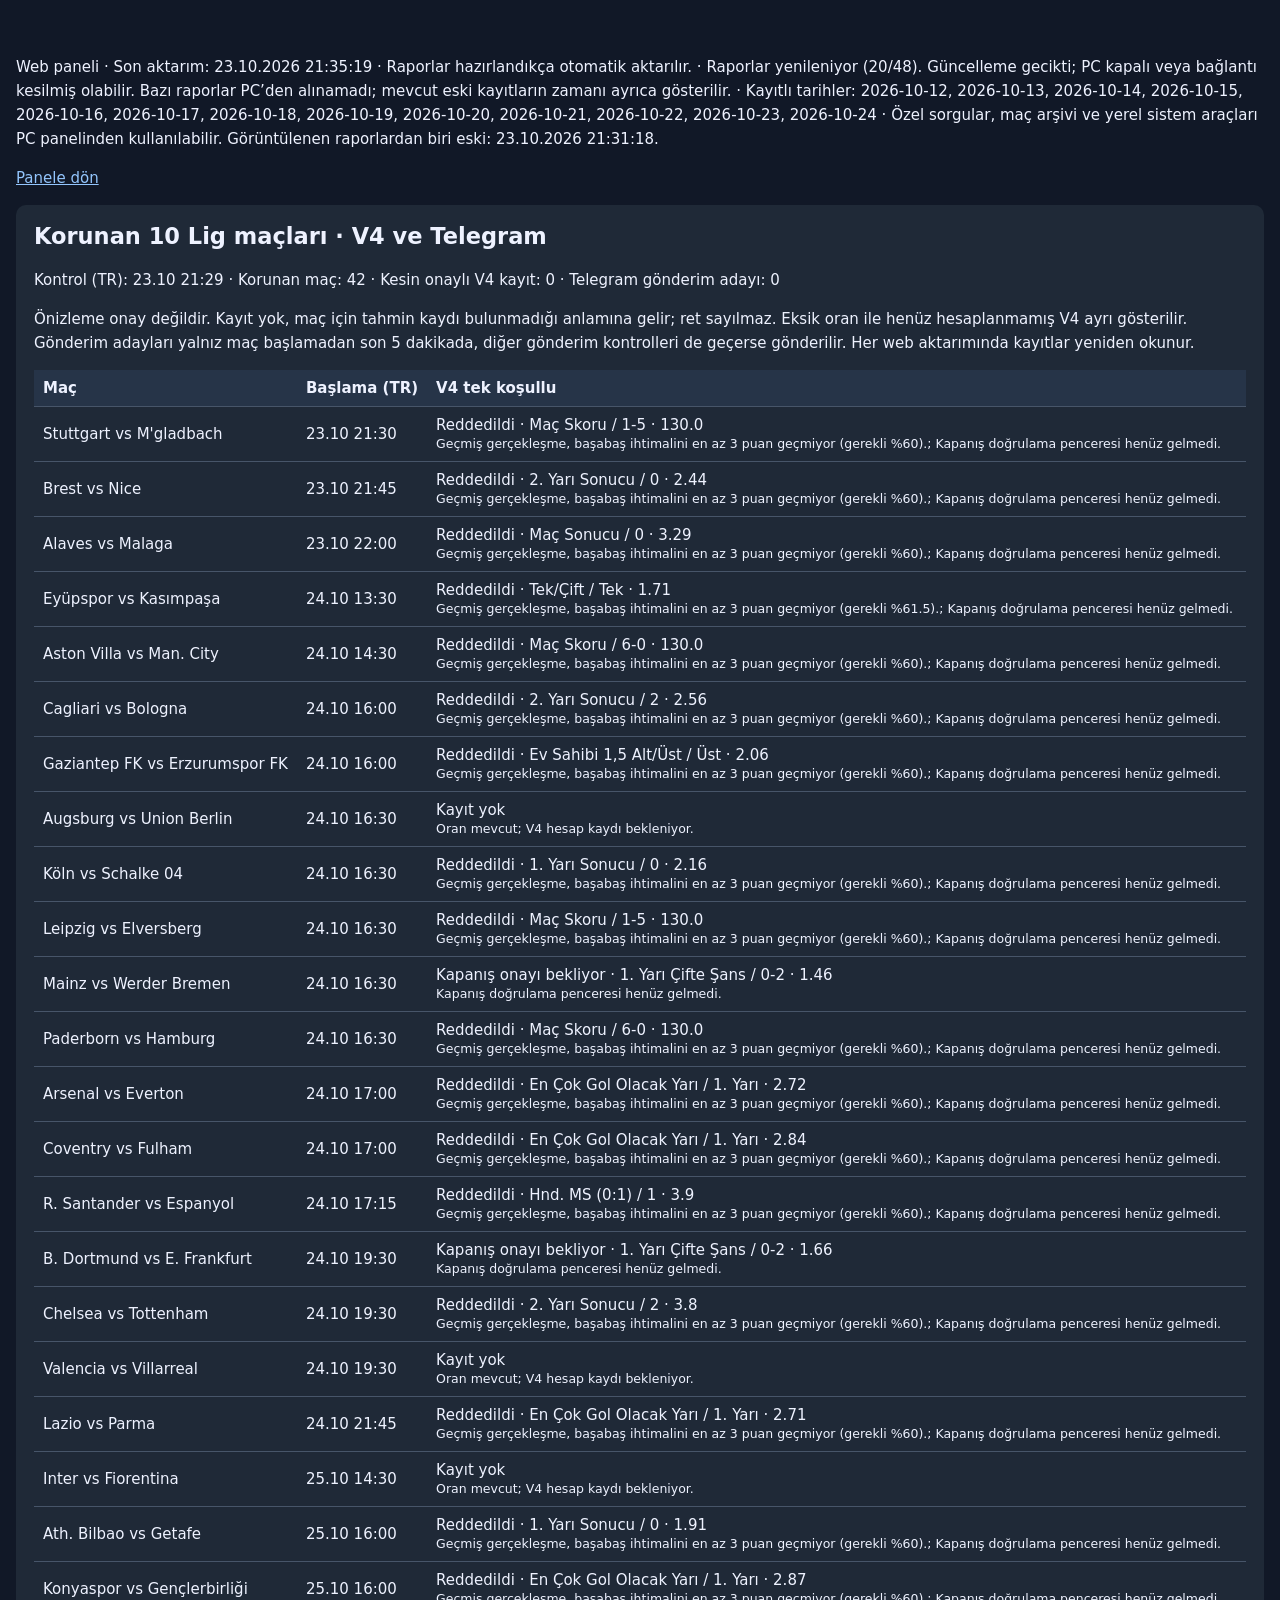
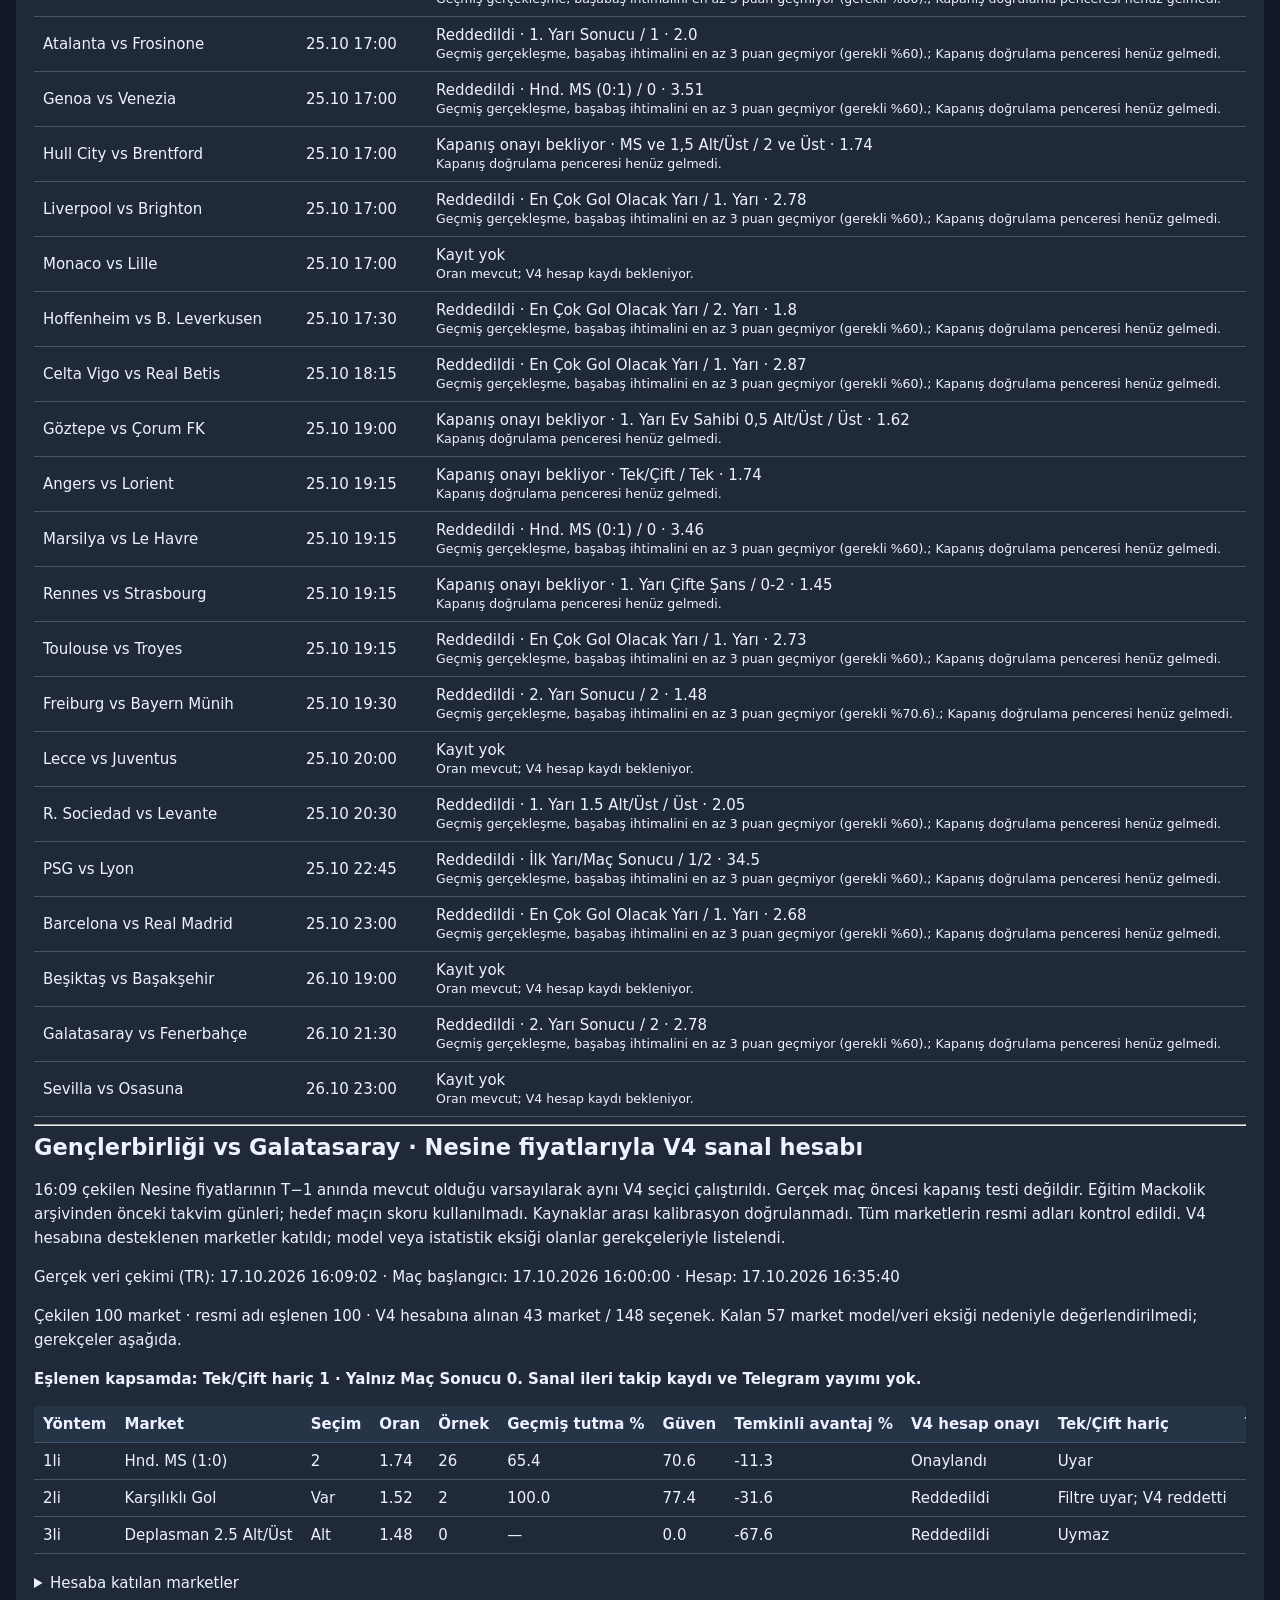
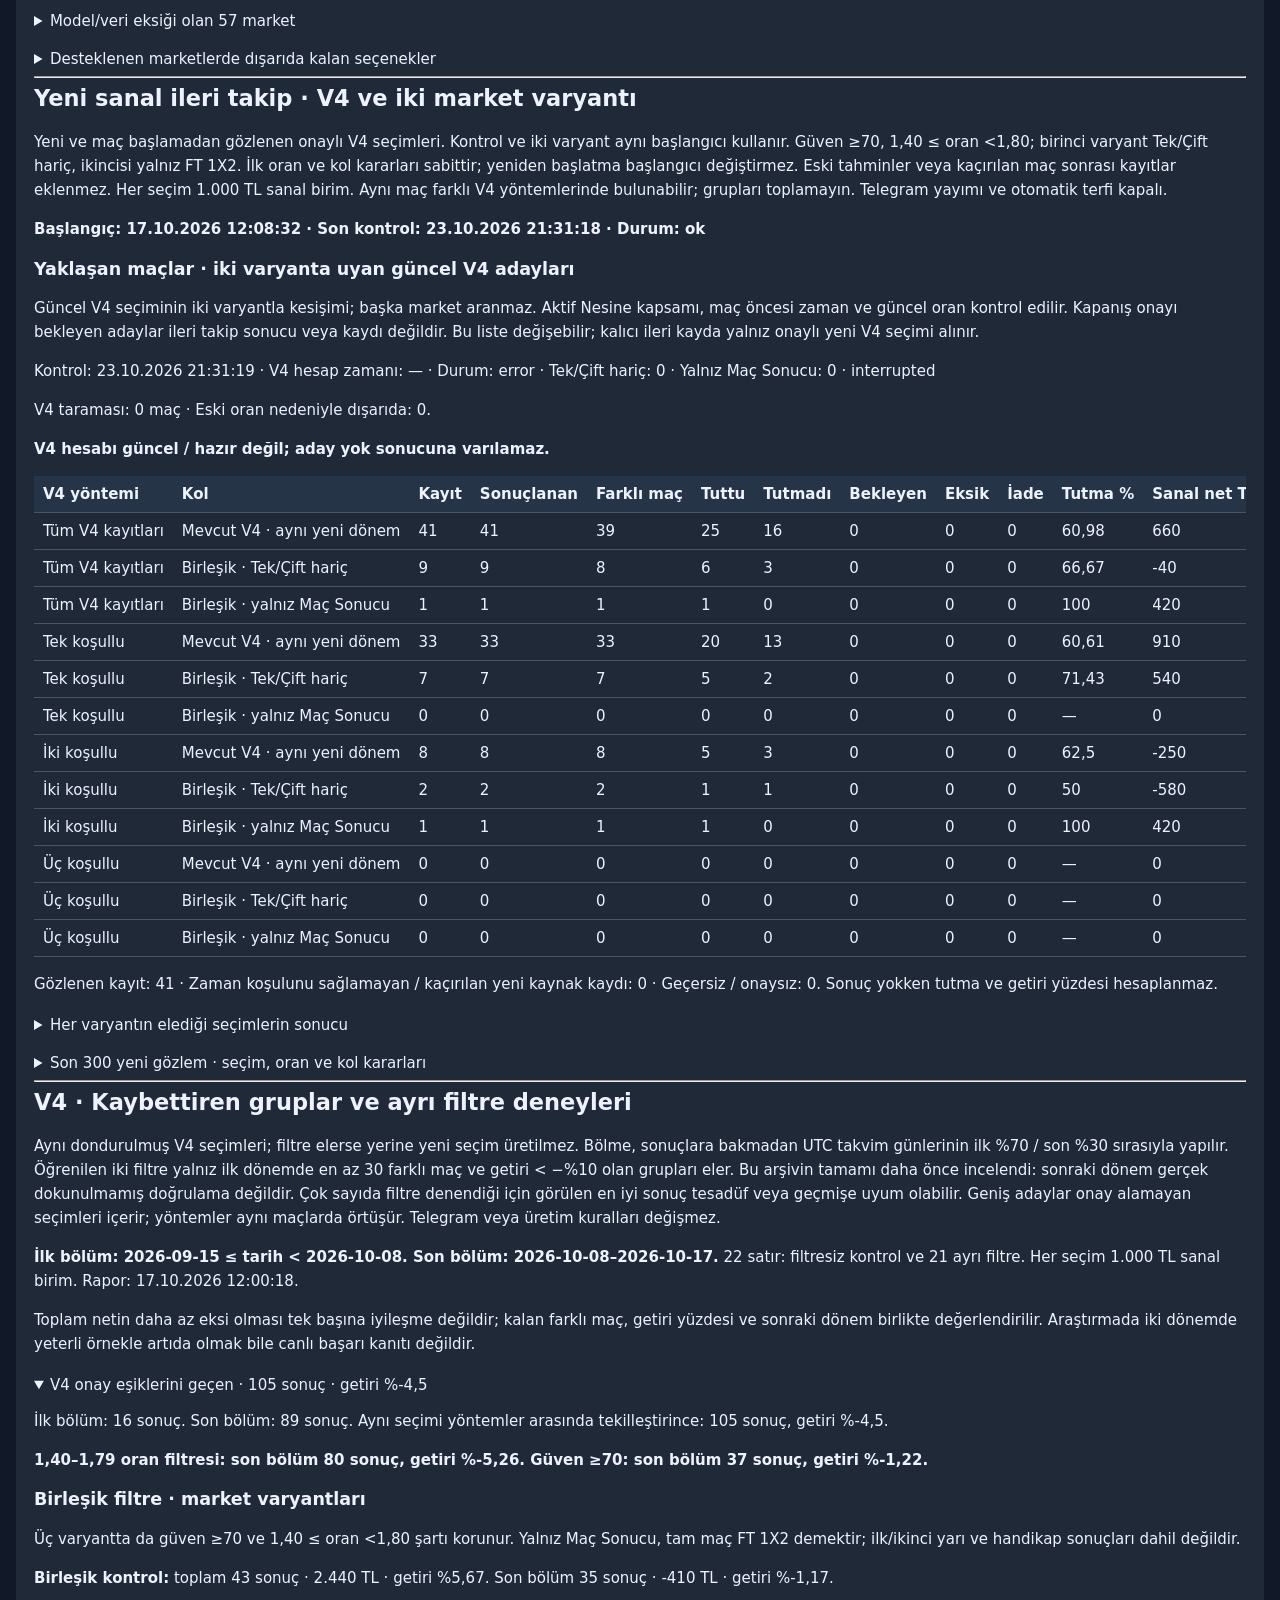
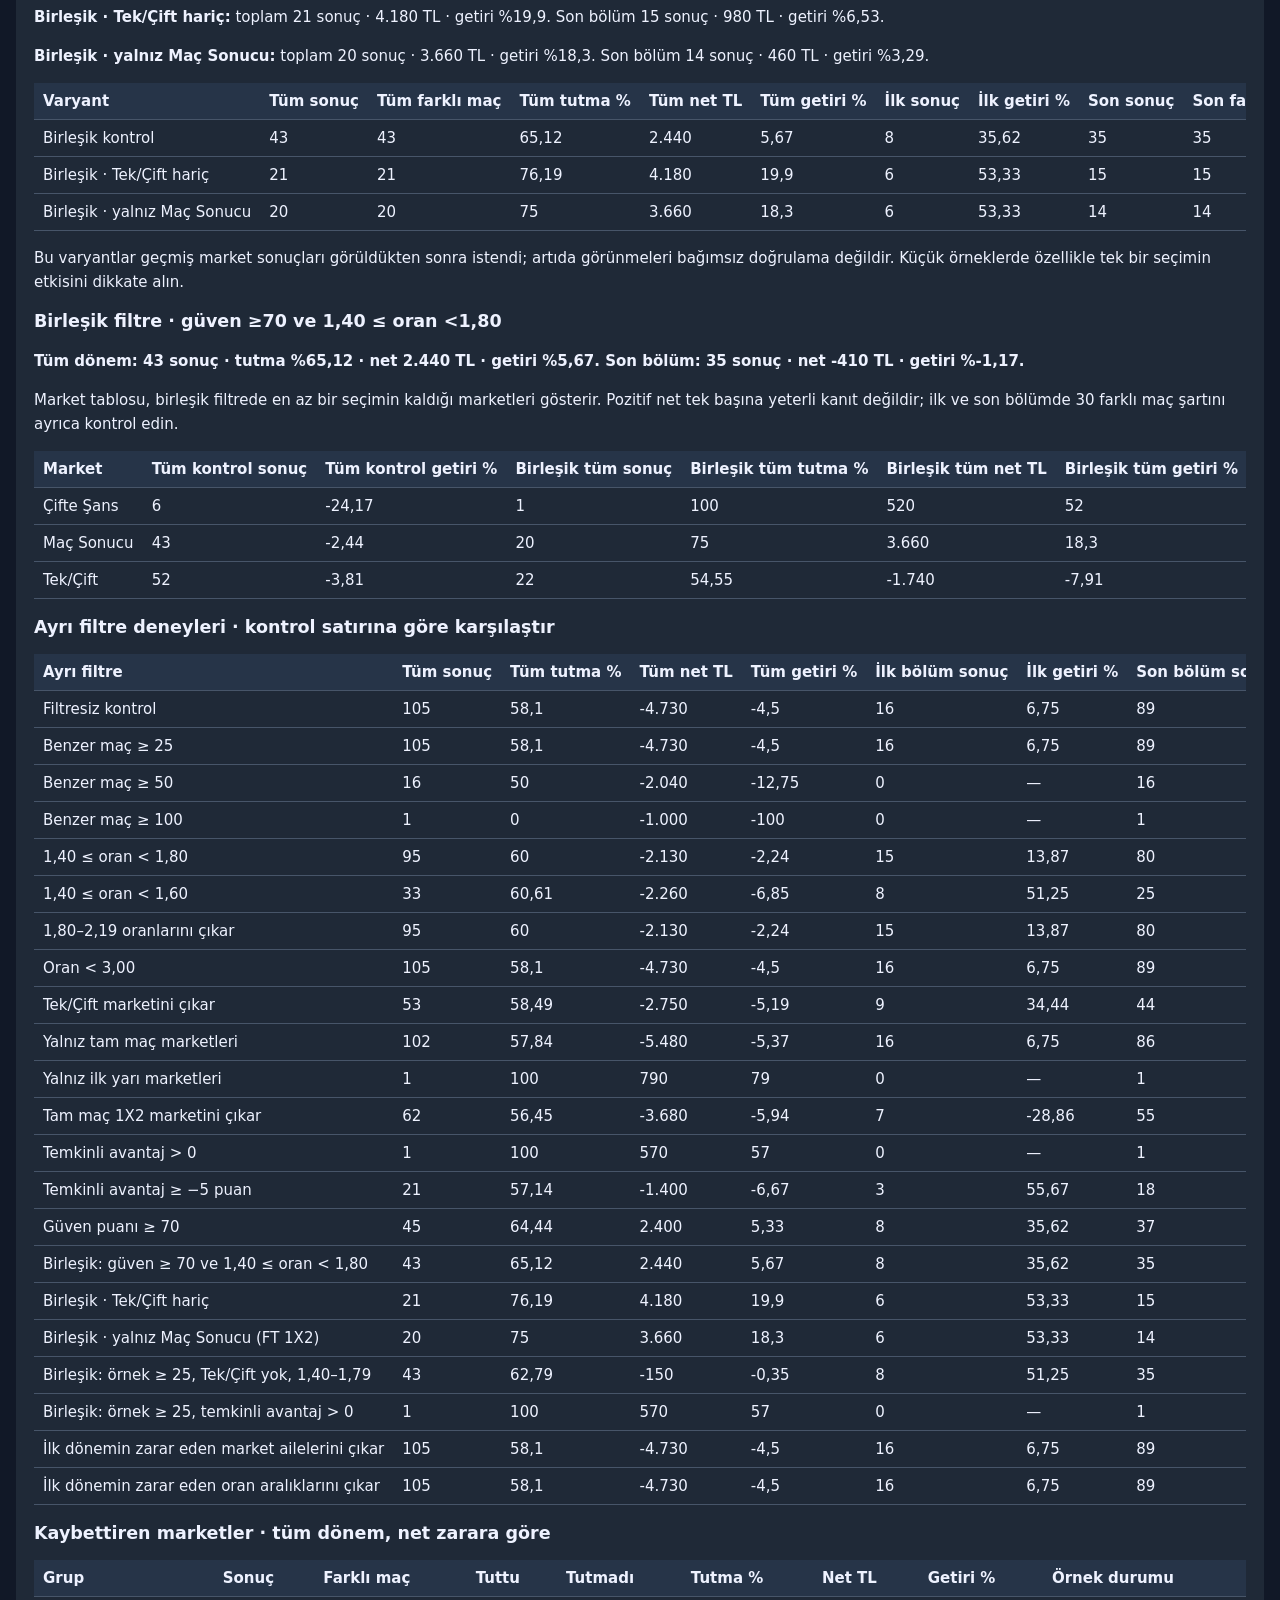
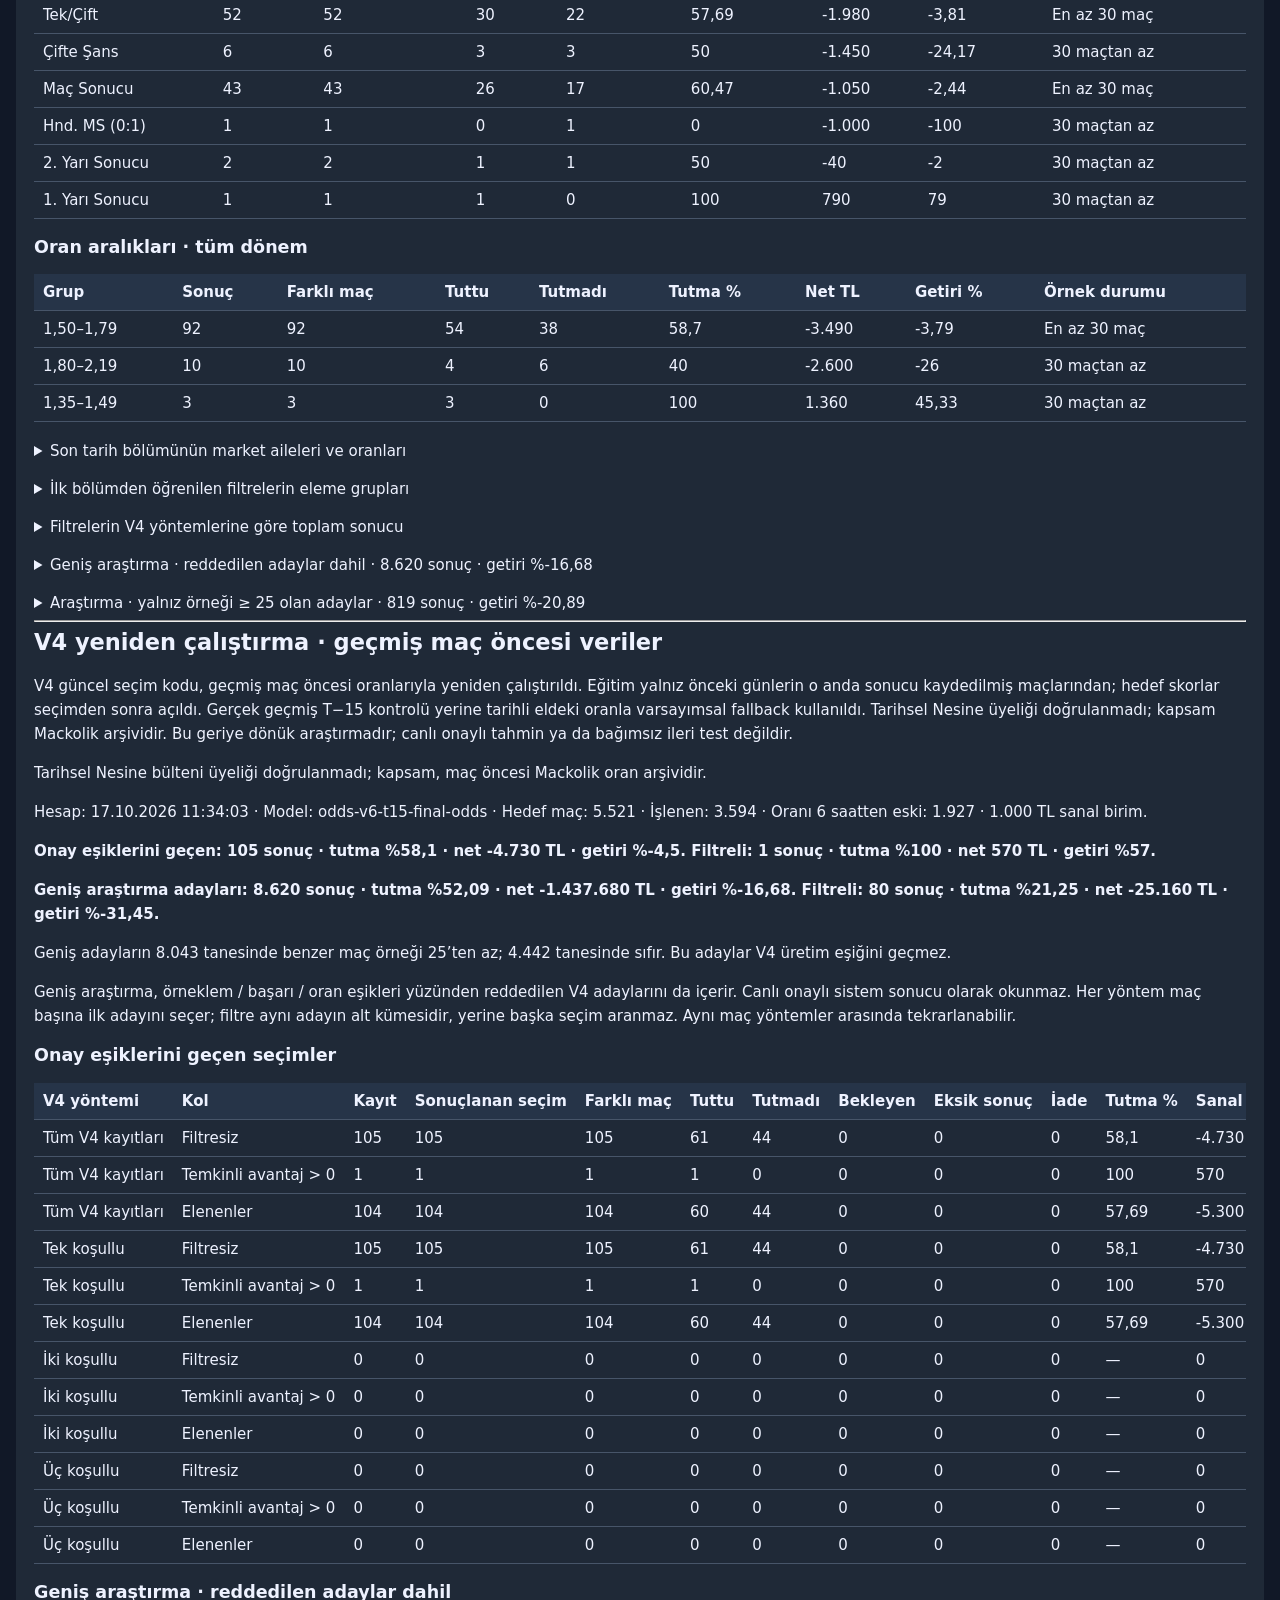
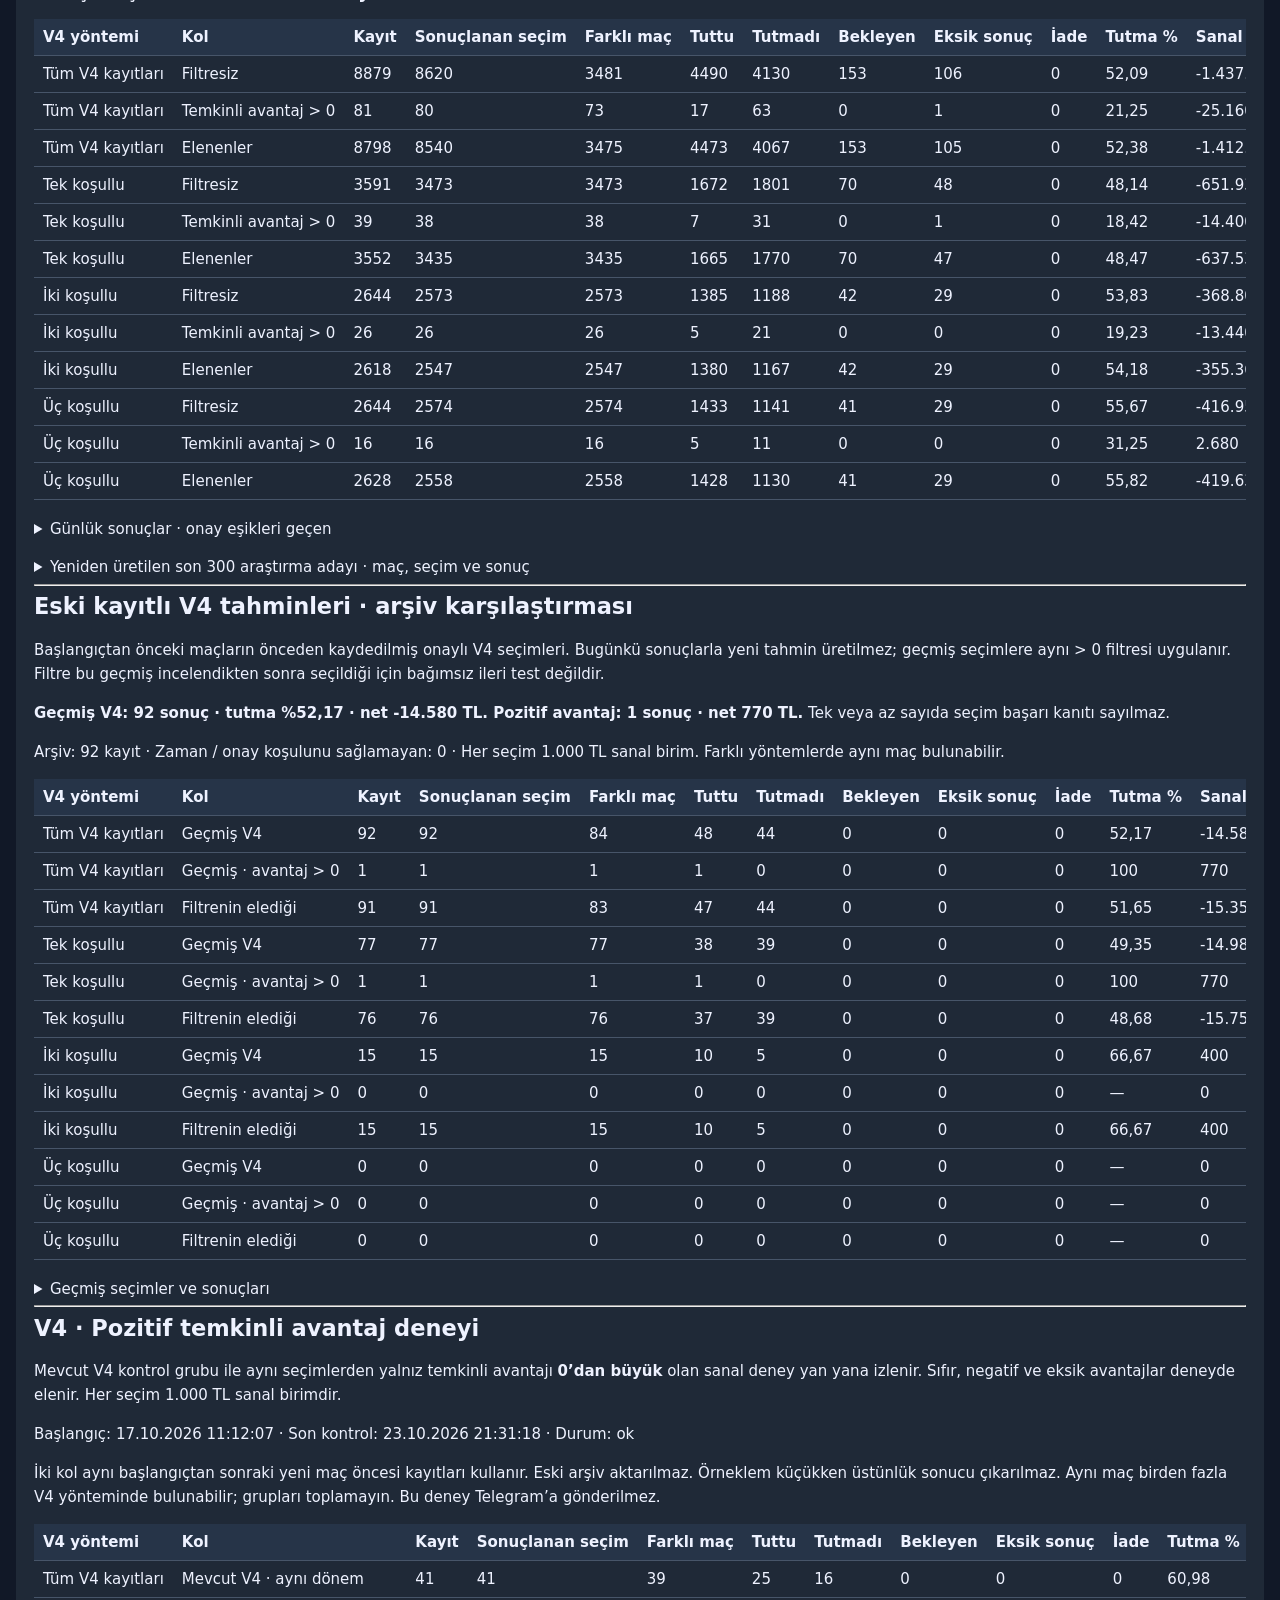
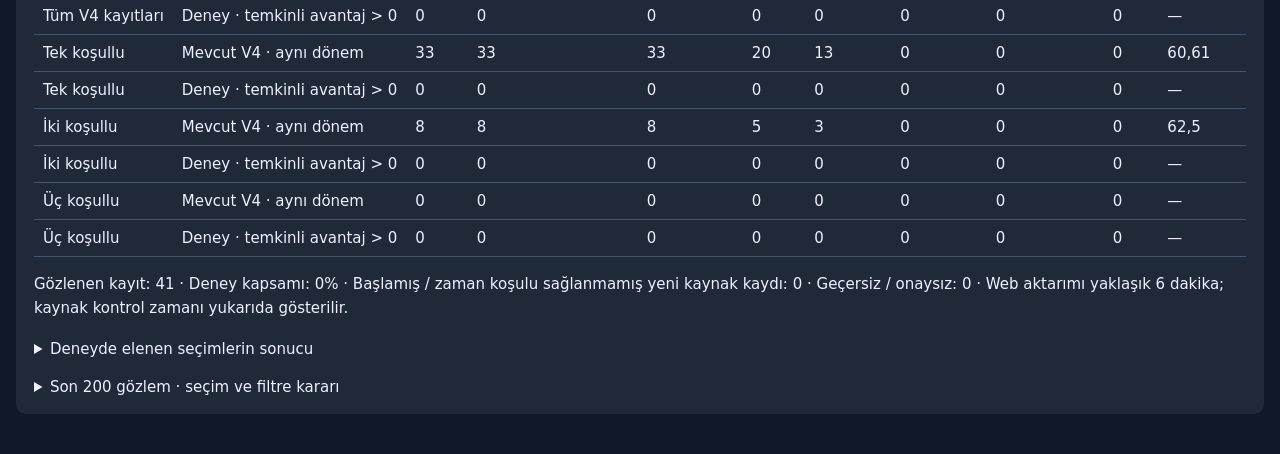
==== commit 83d686d2: "Update published panel snapshot" ====
--- a/v4-edge-experiment.html
+++ b/v4-edge-experiment.html
@@ -1,5 +1,5 @@
 <!doctype html><html lang="tr"><head>
-<script src="./web-snapshot.js"></script><meta charset="utf-8"><meta name="viewport" content="width=device-width,initial-scale=1"><title>V4 · Temkinli avantaj deneyi</title><style>body{font:15px system-ui;background:#111827;color:#eef2ff;margin:24px auto;max-width:1500px;padding:16px}a{color:#93c5fd}article{background:#1f2937;padding:18px;border-radius:10px}.scroll{overflow:auto}table{width:100%;border-collapse:collapse}td,th{padding:9px;text-align:left;border-bottom:1px solid #475569;white-space:nowrap}th{background:#263448}p{line-height:1.6}details{margin-top:20px}summary{cursor:pointer}h2{margin-top:0}</style></head><body><p id="web-publication-note" role="status">Son yayımlanan deney verileri yükleniyor…</p><p><a href="./index.html#ahmet">Panele dön</a></p><article id="v4-edge-experiment"><section id="ten-league-telegram"><h2>Korunan 10 Lig maçları · V4 ve Telegram</h2><p>Kontrol (TR): 23.10 20:56 · Korunan maç: 42 · Kesin onaylı V4 kayıt: 0 · Telegram gönderim adayı: 0</p><p>Önizleme onay değildir. Kayıt yok, maç için tahmin kaydı bulunmadığı anlamına gelir; ret sayılmaz. Eksik oran ile henüz hesaplanmamış V4 ayrı gösterilir. Gönderim adayları yalnız maç başlamadan son 5 dakikada, diğer gönderim kontrolleri de geçerse gönderilir. Her web aktarımında kayıtlar yeniden okunur.</p><div class="scroll"><table><thead><tr><th>Maç</th><th>Başlama (TR)</th><th>V4 tek koşullu</th><th>V4 iki koşullu</th><th>Son Mackolik oranı (TR)</th><th>Son oran kontrolü</th><th>Telegram planı</th></tr></thead><tbody><tr><td>Stuttgart vs M&#x27;gladbach</td><td>23.10 21:30</td><td>Reddedildi · Maç Skoru / 1-5 · 130.0<br><small>Geçmiş gerçekleşme, başabaş ihtimalini en az 3 puan geçmiyor (gerekli %60).; Kapanış doğrulama penceresi henüz gelmedi.</small></td><td>Reddedildi · En Çok Gol Olacak Yarı / 2. Yarı · 1.8<br><small>Örnek 25 maçtan az.; Kapanış doğrulama penceresi henüz gelmedi.</small></td><td>23.10 20:32</td><td>Henüz tamamlanmadı</td><td>Gönderilmeyecek: onay yok.</td></tr><tr><td>Brest vs Nice</td><td>23.10 21:45</td><td>Reddedildi · 2. Yarı Sonucu / 0 · 2.44<br><small>Geçmiş gerçekleşme, başabaş ihtimalini en az 3 puan geçmiyor (gerekli %60).; Kapanış doğrulama penceresi henüz gelmedi.</small></td><td>Reddedildi · Maç Sonucu / 1 · 2.0<br><small>Geçmiş gerçekleşme, başabaş ihtimalini en az 3 puan geçmiyor (gerekli %60).; Kapanış doğrulama penceresi henüz gelmedi.</small></td><td>23.10 20:42</td><td>Henüz tamamlanmadı</td><td>Gönderilmeyecek: onay yok.</td></tr><tr><td>Alaves vs Malaga</td><td>23.10 22:00</td><td>Reddedildi · Maç Sonucu / 0 · 3.29<br><small>Geçmiş gerçekleşme, başabaş ihtimalini en az 3 puan geçmiyor (gerekli %60).; Kapanış doğrulama penceresi henüz gelmedi.</small></td><td>Reddedildi · 2.5 Alt/Üst / Alt · 1.55<br><small>Geçmiş gerçekleşme, başabaş ihtimalini en az 3 puan geçmiyor (gerekli %67.5).; Kapanış doğrulama penceresi henüz gelmedi.</small></td><td>23.10 02:38</td><td>Henüz tamamlanmadı</td><td>Gönderilmeyecek: onay yok.</td></tr><tr><td>Eyüpspor vs Kasımpaşa</td><td>24.10 13:30</td><td>Reddedildi · Tek/Çift / Tek · 1.71<br><small>Geçmiş gerçekleşme, başabaş ihtimalini en az 3 puan geçmiyor (gerekli %61.5).; Kapanış doğrulama penceresi henüz gelmedi.</small></td><td>Reddedildi · 2. Yarı Sonucu / 2 · 1.77<br><small>Örnek 25 maçtan az.; Kapanış doğrulama penceresi henüz gelmedi.</small></td><td>22.10 20:37</td><td>Henüz tamamlanmadı</td><td>Gönderilmeyecek: onay yok.</td></tr><tr><td>Aston Villa vs Man. City</td><td>24.10 14:30</td><td>Reddedildi · Maç Skoru / 6-0 · 130.0<br><small>Geçmiş gerçekleşme, başabaş ihtimalini en az 3 puan geçmiyor (gerekli %60).; Kapanış doğrulama penceresi henüz gelmedi.</small></td><td>Reddedildi · En Çok Gol Olacak Yarı / 2. Yarı · 1.87<br><small>Örnek 25 maçtan az.; Kapanış doğrulama penceresi henüz gelmedi.</small></td><td>23.10 02:39</td><td>Henüz tamamlanmadı</td><td>Gönderilmeyecek: onay yok.</td></tr><tr><td>Cagliari vs Bologna</td><td>24.10 16:00</td><td>Reddedildi · 2. Yarı Sonucu / 2 · 2.56<br><small>Geçmiş gerçekleşme, başabaş ihtimalini en az 3 puan geçmiyor (gerekli %60).; Kapanış doğrulama penceresi henüz gelmedi.</small></td><td>Reddedildi · 1. Yarı Deplasman 0,5 Alt/Üst / Üst · 1.95<br><small>Örnek 25 maçtan az.; Kapanış doğrulama penceresi henüz gelmedi.</small></td><td>23.10 02:40</td><td>Henüz tamamlanmadı</td><td>Gönderilmeyecek: onay yok.</td></tr><tr><td>Gaziantep FK vs Erzurumspor FK</td><td>24.10 16:00</td><td>Reddedildi · Ev Sahibi 1,5 Alt/Üst / Üst · 2.06<br><small>Geçmiş gerçekleşme, başabaş ihtimalini en az 3 puan geçmiyor (gerekli %60).; Kapanış doğrulama penceresi henüz gelmedi.</small></td><td>Reddedildi · 2.5 Alt/Üst / Alt · 1.54<br><small>Geçmiş gerçekleşme, başabaş ihtimalini en az 3 puan geçmiyor (gerekli %67.9).; Kapanış doğrulama penceresi henüz gelmedi.</small></td><td>22.10 20:38</td><td>Henüz tamamlanmadı</td><td>Gönderilmeyecek: onay yok.</td></tr><tr><td>Augsburg vs Union Berlin</td><td>24.10 16:30</td><td>Kayıt yok<br><small>Oran mevcut; V4 hesap kaydı bekleniyor.</small></td><td>Reddedildi · 1. Yarı Ev Sahibi 0,5 Alt/Üst / Üst · 1.44<br><small>Örnek 25 maçtan az.; Kapanış doğrulama penceresi henüz gelmedi.</small></td><td>23.10 02:43</td><td>Henüz tamamlanmadı</td><td>Gönderilmeyecek: onay yok.</td></tr><tr><td>Köln vs Schalke 04</td><td>24.10 16:30</td><td>Reddedildi · 1. Yarı Sonucu / 0 · 2.16<br><small>Geçmiş gerçekleşme, başabaş ihtimalini en az 3 puan geçmiyor (gerekli %60).; Kapanış doğrulama penceresi henüz gelmedi.</small></td><td>Kapanış onayı bekliyor · Ev Sahibi 1,5 Alt/Üst / Üst · 1.62<br><small>Kapanış doğrulama penceresi henüz gelmedi.</small></td><td>23.10 02:44</td><td>Henüz tamamlanmadı</td><td>Gönderilmeyecek: onay yok.</td></tr><tr><td>Leipzig vs Elversberg</td><td>24.10 16:30</td><td>Reddedildi · Maç Skoru / 1-5 · 130.0<br><small>Geçmiş gerçekleşme, başabaş ihtimalini en az 3 puan geçmiyor (gerekli %60).; Kapanış doğrulama penceresi henüz gelmedi.</small></td><td>Reddedildi · 1. Yarı Sonucu / 1 · 1.62<br><small>Örnek 25 maçtan az.; Kapanış doğrulama penceresi henüz gelmedi.</small></td><td>23.10 02:57</td><td>Henüz tamamlanmadı</td><td>Gönderilmeyecek: onay yok.</td></tr><tr><td>Mainz vs Werder Bremen</td><td>24.10 16:30</td><td>Kapanış onayı bekliyor · 1. Yarı Çifte Şans / 0-2 · 1.46<br><small>Kapanış doğrulama penceresi henüz gelmedi.</small></td><td>Reddedildi · Toplam Gol Aralığı / 2-3 · 1.92<br><small>Örnek 25 maçtan az.; Kapanış doğrulama penceresi henüz gelmedi.</small></td><td>23.10 02:44</td><td>Henüz tamamlanmadı</td><td>Gönderilmeyecek: onay yok.</td></tr><tr><td>Paderborn vs Hamburg</td><td>24.10 16:30</td><td>Reddedildi · Maç Skoru / 6-0 · 130.0<br><small>Geçmiş gerçekleşme, başabaş ihtimalini en az 3 puan geçmiyor (gerekli %60).; Kapanış doğrulama penceresi henüz gelmedi.</small></td><td>Reddedildi · 2.5 Alt/Üst / Üst · 1.4<br><small>Geçmiş gerçekleşme, başabaş ihtimalini en az 3 puan geçmiyor (gerekli %74.4).; Kapanış doğrulama penceresi henüz gelmedi.</small></td><td>22.10 20:40</td><td>Henüz tamamlanmadı</td><td>Gönderilmeyecek: onay yok.</td></tr><tr><td>Arsenal vs Everton</td><td>24.10 17:00</td><td>Reddedildi · En Çok Gol Olacak Yarı / 1. Yarı · 2.72<br><small>Geçmiş gerçekleşme, başabaş ihtimalini en az 3 puan geçmiyor (gerekli %60).; Kapanış doğrulama penceresi henüz gelmedi.</small></td><td>Reddedildi · 2. Yarı Sonucu / 1 · 1.61<br><small>Örnek 25 maçtan az.; Kapanış doğrulama penceresi henüz gelmedi.</small></td><td>23.10 02:47</td><td>Henüz tamamlanmadı</td><td>Gönderilmeyecek: onay yok.</td></tr><tr><td>Coventry vs Fulham</td><td>24.10 17:00</td><td>Reddedildi · En Çok Gol Olacak Yarı / 1. Yarı · 2.84<br><small>Geçmiş gerçekleşme, başabaş ihtimalini en az 3 puan geçmiyor (gerekli %60).; Kapanış doğrulama penceresi henüz gelmedi.</small></td><td>Reddedildi · 1. Yarı Çifte Şans / 1-2 · 1.41<br><small>Örnek 25 maçtan az.; Kapanış doğrulama penceresi henüz gelmedi.</small></td><td>22.10 20:41</td><td>Henüz tamamlanmadı</td><td>Gönderilmeyecek: onay yok.</td></tr><tr><td>R. Santander vs Espanyol</td><td>24.10 17:15</td><td>Reddedildi · Hnd. MS (0:1) / 1 · 3.9<br><small>Geçmiş gerçekleşme, başabaş ihtimalini en az 3 puan geçmiyor (gerekli %60).; Kapanış doğrulama penceresi henüz gelmedi.</small></td><td>Reddedildi · 1. Yarı 1.5 Alt/Üst / Üst · 2.13<br><small>Örnek 25 maçtan az.; Kapanış doğrulama penceresi henüz gelmedi.</small></td><td>23.10 02:48</td><td>Henüz tamamlanmadı</td><td>Gönderilmeyecek: onay yok.</td></tr><tr><td>B. Dortmund vs E. Frankfurt</td><td>24.10 19:30</td><td>Kapanış onayı bekliyor · 1. Yarı Çifte Şans / 0-2 · 1.66<br><small>Kapanış doğrulama penceresi henüz gelmedi.</small></td><td>Reddedildi · 2. Yarı Sonucu / 1 · 1.6<br><small>Örnek 25 maçtan az.; Kapanış doğrulama penceresi henüz gelmedi.</small></td><td>23.10 04:08</td><td>Henüz tamamlanmadı</td><td>Gönderilmeyecek: onay yok.</td></tr><tr><td>Chelsea vs Tottenham</td><td>24.10 19:30</td><td>Reddedildi · 2. Yarı Sonucu / 2 · 3.8<br><small>Geçmiş gerçekleşme, başabaş ihtimalini en az 3 puan geçmiyor (gerekli %60).; Kapanış doğrulama penceresi henüz gelmedi.</small></td><td>Reddedildi · Maç Sonucu / 1 · 1.49<br><small>Geçmiş gerçekleşme, başabaş ihtimalini en az 3 puan geçmiyor (gerekli %70.1).; Kapanış doğrulama penceresi henüz gelmedi.</small></td><td>23.10 02:49</td><td>Henüz tamamlanmadı</td><td>Gönderilmeyecek: onay yok.</td></tr><tr><td>Valencia vs Villarreal</td><td>24.10 19:30</td><td>Kayıt yok<br><small>Oran mevcut; V4 hesap kaydı bekleniyor.</small></td><td>Reddedildi · 2. Yarı Sonucu / 2 · 2.26<br><small>Geçmiş gerçekleşme, başabaş ihtimalini en az 3 puan geçmiyor (gerekli %60).; Kapanış doğrulama penceresi henüz gelmedi.</small></td><td>23.10 03:53</td><td>Henüz tamamlanmadı</td><td>Gönderilmeyecek: onay yok.</td></tr><tr><td>Lazio vs Parma</td><td>24.10 21:45</td><td>Reddedildi · En Çok Gol Olacak Yarı / 1. Yarı · 2.71<br><small>Geçmiş gerçekleşme, başabaş ihtimalini en az 3 puan geçmiyor (gerekli %60).; Kapanış doğrulama penceresi henüz gelmedi.</small></td><td>Reddedildi · Deplasman 0,5 Alt/Üst / Alt · 1.7<br><small>Örnek 25 maçtan az.; Kapanış doğrulama penceresi henüz gelmedi.</small></td><td>23.10 02:50</td><td>Henüz tamamlanmadı</td><td>Gönderilmeyecek: onay yok.</td></tr><tr><td>Inter vs Fiorentina</td><td>25.10 14:30</td><td>Kayıt yok<br><small>Oran mevcut; V4 hesap kaydı bekleniyor.</small></td><td>Reddedildi · Tek/Çift / Tek · 1.69<br><small>Örnek 25 maçtan az.; Kapanış doğrulama penceresi henüz gelmedi.</small></td><td>23.10 19:19</td><td>Henüz tamamlanmadı</td><td>Gönderilmeyecek: onay yok.</td></tr><tr><td>Ath. Bilbao vs Getafe</td><td>25.10 16:00</td><td>Reddedildi · 1. Yarı Sonucu / 0 · 1.91<br><small>Geçmiş gerçekleşme, başabaş ihtimalini en az 3 puan geçmiyor (gerekli %60).; Kapanış doğrulama penceresi henüz gelmedi.</small></td><td>Reddedildi · Maç Sonucu / 1 · 1.43<br><small>Örnek 25 maçtan az.; Kapanış doğrulama penceresi henüz gelmedi.</small></td><td>23.10 20:21</td><td>Henüz tamamlanmadı</td><td>Gönderilmeyecek: onay yok.</td></tr><tr><td>Konyaspor vs Gençlerbirliği</td><td>25.10 16:00</td><td>Reddedildi · En Çok Gol Olacak Yarı / 1. Yarı · 2.87<br><small>Geçmiş gerçekleşme, başabaş ihtimalini en az 3 puan geçmiyor (gerekli %60).; Kapanış doğrulama penceresi henüz gelmedi.</small></td><td>Reddedildi · Maç Sonucu / 1 · 1.68<br><small>Geçmiş gerçekleşme, başabaş ihtimalini en az 3 puan geçmiyor (gerekli %62.5).; Kapanış doğrulama penceresi henüz gelmedi.</small></td><td>23.10 20:30</td><td>Henüz tamamlanmadı</td><td>Gönderilmeyecek: onay yok.</td></tr><tr><td>Atalanta vs Frosinone</td><td>25.10 17:00</td><td>Reddedildi · 1. Yarı Sonucu / 1 · 2.0<br><small>Geçmiş gerçekleşme, başabaş ihtimalini en az 3 puan geçmiyor (gerekli %60).; Kapanış doğrulama penceresi henüz gelmedi.</small></td><td>Reddedildi · Toplam Gol Aralığı / 4-5 · 2.52<br><small>Örnek 25 maçtan az.; Kapanış doğrulama penceresi henüz gelmedi.</small></td><td>23.10 20:38</td><td>Henüz tamamlanmadı</td><td>Gönderilmeyecek: onay yok.</td></tr><tr><td>Genoa vs Venezia</td><td>25.10 17:00</td><td>Reddedildi · Hnd. MS (0:1) / 0 · 3.51<br><small>Geçmiş gerçekleşme, başabaş ihtimalini en az 3 puan geçmiyor (gerekli %60).; Kapanış doğrulama penceresi henüz gelmedi.</small></td><td>Reddedildi · Maç Sonucu / 1 · 1.88<br><small>Geçmiş gerçekleşme, başabaş ihtimalini en az 3 puan geçmiyor (gerekli %60).; Kapanış doğrulama penceresi henüz gelmedi.</small></td><td>23.10 20:41</td><td>Henüz tamamlanmadı</td><td>Gönderilmeyecek: onay yok.</td></tr><tr><td>Hull City vs Brentford</td><td>25.10 17:00</td><td>Kapanış onayı bekliyor · MS ve 1,5 Alt/Üst / 2 ve Üst · 1.74<br><small>Kapanış doğrulama penceresi henüz gelmedi.</small></td><td>Reddedildi · Maç Sonucu / 2 · 1.48<br><small>Örnek 25 maçtan az.; Kapanış doğrulama penceresi henüz gelmedi.</small></td><td>23.10 20:33</td><td>Henüz tamamlanmadı</td><td>Gönderilmeyecek: onay yok.</td></tr><tr><td>Liverpool vs Brighton</td><td>25.10 17:00</td><td>Reddedildi · En Çok Gol Olacak Yarı / 1. Yarı · 2.78<br><small>Geçmiş gerçekleşme, başabaş ihtimalini en az 3 puan geçmiyor (gerekli %60).; Kapanış doğrulama penceresi henüz gelmedi.</small></td><td>Reddedildi · 1. Yarı Ev Sahibi 0,5 Alt/Üst / Üst · 1.54<br><small>Geçmiş gerçekleşme, başabaş ihtimalini en az 3 puan geçmiyor (gerekli %67.9).; Kapanış doğrulama penceresi henüz gelmedi.</small></td><td>23.10 20:35</td><td>Henüz tamamlanmadı</td><td>Gönderilmeyecek: onay yok.</td></tr><tr><td>Monaco vs Lille</td><td>25.10 17:00</td><td>Kayıt yok<br><small>Oran mevcut; V4 hesap kaydı bekleniyor.</small></td><td>Reddedildi · 2.5 Alt/Üst / Üst · 1.61<br><small>Geçmiş gerçekleşme, başabaş ihtimalini en az 3 puan geçmiyor (gerekli %65.1).; Kapanış doğrulama penceresi henüz gelmedi.</small></td><td>23.10 20:44</td><td>Henüz tamamlanmadı</td><td>Gönderilmeyecek: onay yok.</td></tr><tr><td>Hoffenheim vs B. Leverkusen</td><td>25.10 17:30</td><td>Reddedildi · En Çok Gol Olacak Yarı / 2. Yarı · 1.8<br><small>Geçmiş gerçekleşme, başabaş ihtimalini en az 3 puan geçmiyor (gerekli %60).; Kapanış doğrulama penceresi henüz gelmedi.</small></td><td>Reddedildi · Maç Sonucu / 2 · 2.07<br><small>Örnek 25 maçtan az.; Kapanış doğrulama penceresi henüz gelmedi.</small></td><td>23.10 20:47</td><td>Henüz tamamlanmadı</td><td>Gönderilmeyecek: onay yok.</td></tr><tr><td>Celta Vigo vs Real Betis</td><td>25.10 18:15</td><td>Reddedildi · En Çok Gol Olacak Yarı / 1. Yarı · 2.87<br><small>Geçmiş gerçekleşme, başabaş ihtimalini en az 3 puan geçmiyor (gerekli %60).; Kapanış doğrulama penceresi henüz gelmedi.</small></td><td>Reddedildi · Tek/Çift / Çift · 1.62<br><small>Örnek 25 maçtan az.; Kapanış doğrulama penceresi henüz gelmedi.</small></td><td>23.10 20:49</td><td>Henüz tamamlanmadı</td><td>Gönderilmeyecek: onay yok.</td></tr><tr><td>Göztepe vs Çorum FK</td><td>25.10 19:00</td><td>Kapanış onayı bekliyor · 1. Yarı Ev Sahibi 0,5 Alt/Üst / Üst · 1.62<br><small>Kapanış doğrulama penceresi henüz gelmedi.</small></td><td>Reddedildi · 1. Yarı Sonucu / 1 · 2.46<br><small>Geçmiş gerçekleşme, başabaş ihtimalini en az 3 puan geçmiyor (gerekli %60).; Kapanış doğrulama penceresi henüz gelmedi.</small></td><td>23.10 20:51</td><td>Henüz tamamlanmadı</td><td>Gönderilmeyecek: onay yok.</td></tr><tr><td>Angers vs Lorient</td><td>25.10 19:15</td><td>Kapanış onayı bekliyor · Tek/Çift / Tek · 1.74<br><small>Kapanış doğrulama penceresi henüz gelmedi.</small></td><td>Kayıt yok<br><small>Oran mevcut; V4 hesap kaydı bekleniyor.</small></td><td>22.10 22:05</td><td>Henüz tamamlanmadı</td><td>Gönderilmeyecek: onay yok.</td></tr><tr><td>Marsilya vs Le Havre</td><td>25.10 19:15</td><td>Reddedildi · Hnd. MS (0:1) / 0 · 3.46<br><small>Geçmiş gerçekleşme, başabaş ihtimalini en az 3 puan geçmiyor (gerekli %60).; Kapanış doğrulama penceresi henüz gelmedi.</small></td><td>Kapanış onayı bekliyor · 2. Yarı Sonucu / 1 · 1.7<br><small>Kapanış doğrulama penceresi henüz gelmedi.</small></td><td>22.10 22:06</td><td>Henüz tamamlanmadı</td><td>Gönderilmeyecek: onay yok.</td></tr><tr><td>Rennes vs Strasbourg</td><td>25.10 19:15</td><td>Kapanış onayı bekliyor · 1. Yarı Çifte Şans / 0-2 · 1.45<br><small>Kapanış doğrulama penceresi henüz gelmedi.</small></td><td>Reddedildi · 2. Yarı Sonucu / 1 · 1.87<br><small>Örnek 25 maçtan az.; Kapanış doğrulama penceresi henüz gelmedi.</small></td><td>22.10 22:12</td><td>Henüz tamamlanmadı</td><td>Gönderilmeyecek: onay yok.</td></tr><tr><td>Toulouse vs Troyes</td><td>25.10 19:15</td><td>Reddedildi · En Çok Gol Olacak Yarı / 1. Yarı · 2.73<br><small>Geçmiş gerçekleşme, başabaş ihtimalini en az 3 puan geçmiyor (gerekli %60).; Kapanış doğrulama penceresi henüz gelmedi.</small></td><td>Reddedildi · Maç Sonucu / 1 · 1.43<br><small>Geçmiş gerçekleşme, başabaş ihtimalini en az 3 puan geçmiyor (gerekli %72.9).; Kapanış doğrulama penceresi henüz gelmedi.</small></td><td>22.10 22:13</td><td>Henüz tamamlanmadı</td><td>Gönderilmeyecek: onay yok.</td></tr><tr><td>Freiburg vs Bayern Münih</td><td>25.10 19:30</td><td>Reddedildi · 2. Yarı Sonucu / 2 · 1.48<br><small>Geçmiş gerçekleşme, başabaş ihtimalini en az 3 puan geçmiyor (gerekli %70.6).; Kapanış doğrulama penceresi henüz gelmedi.</small></td><td>Reddedildi · MS ve 2,5 Alt/Üst / 2 ve Üst · 1.42<br><small>Örnek 25 maçtan az.; Geçmiş gerçekleşme, başabaş ihtimalini en az 3 puan geçmiyor (gerekli %73.4).; Kapanış doğrulama penceresi henüz gelmedi.</small></td><td>22.10 22:14</td><td>Henüz tamamlanmadı</td><td>Gönderilmeyecek: onay yok.</td></tr><tr><td>Lecce vs Juventus</td><td>25.10 20:00</td><td>Kayıt yok<br><small>Oran mevcut; V4 hesap kaydı bekleniyor.</small></td><td>Reddedildi · Ev Sahibi 0,5 Alt/Üst / Alt · 1.79<br><small>Örnek 25 maçtan az.; Kapanış doğrulama penceresi henüz gelmedi.</small></td><td>22.10 22:15</td><td>Henüz tamamlanmadı</td><td>Gönderilmeyecek: onay yok.</td></tr><tr><td>R. Sociedad vs Levante</td><td>25.10 20:30</td><td>Reddedildi · 1. Yarı 1.5 Alt/Üst / Üst · 2.05<br><small>Geçmiş gerçekleşme, başabaş ihtimalini en az 3 puan geçmiyor (gerekli %60).; Kapanış doğrulama penceresi henüz gelmedi.</small></td><td>Reddedildi · 1. Yarı Sonucu / 1 · 1.92<br><small>Geçmiş gerçekleşme, başabaş ihtimalini en az 3 puan geçmiyor (gerekli %60).; Kapanış doğrulama penceresi henüz gelmedi.</small></td><td>22.10 22:31</td><td>Henüz tamamlanmadı</td><td>Gönderilmeyecek: onay yok.</td></tr><tr><td>PSG vs Lyon</td><td>25.10 22:45</td><td>Reddedildi · İlk Yarı/Maç Sonucu / 1/2 · 34.5<br><small>Geçmiş gerçekleşme, başabaş ihtimalini en az 3 puan geçmiyor (gerekli %60).; Kapanış doğrulama penceresi henüz gelmedi.</small></td><td>Reddedildi · En Çok Gol Olacak Yarı / 2. Yarı · 1.83<br><small>Örnek 25 maçtan az.; Kapanış doğrulama penceresi henüz gelmedi.</small></td><td>22.10 22:32</td><td>Henüz tamamlanmadı</td><td>Gönderilmeyecek: onay yok.</td></tr><tr><td>Barcelona vs Real Madrid</td><td>25.10 23:00</td><td>Reddedildi · En Çok Gol Olacak Yarı / 1. Yarı · 2.68<br><small>Geçmiş gerçekleşme, başabaş ihtimalini en az 3 puan geçmiyor (gerekli %60).; Kapanış doğrulama penceresi henüz gelmedi.</small></td><td>Reddedildi · Maç Sonucu / 1 · 1.43<br><small>Örnek 25 maçtan az.; Geçmiş gerçekleşme, başabaş ihtimalini en az 3 puan geçmiyor (gerekli %72.9).; Kapanış doğrulama penceresi henüz gelmedi.</small></td><td>22.10 22:17</td><td>Henüz tamamlanmadı</td><td>Gönderilmeyecek: onay yok.</td></tr><tr><td>Beşiktaş vs Başakşehir</td><td>26.10 19:00</td><td>Kayıt yok<br><small>Oran mevcut; V4 hesap kaydı bekleniyor.</small></td><td>Reddedildi · Tek/Çift / Tek · 1.69<br><small>Örnek 25 maçtan az.; Kapanış doğrulama penceresi henüz gelmedi.</small></td><td>22.10 22:20</td><td>Henüz tamamlanmadı</td><td>Gönderilmeyecek: onay yok.</td></tr><tr><td>Galatasaray vs Fenerbahçe</td><td>26.10 21:30</td><td>Reddedildi · 2. Yarı Sonucu / 2 · 2.78<br><small>Geçmiş gerçekleşme, başabaş ihtimalini en az 3 puan geçmiyor (gerekli %60).; Kapanış doğrulama penceresi henüz gelmedi.</small></td><td>Reddedildi · Maç Sonucu / 1 · 1.95<br><small>Örnek 25 maçtan az.; Kapanış doğrulama penceresi henüz gelmedi.</small></td><td>22.10 22:20</td><td>Henüz tamamlanmadı</td><td>Gönderilmeyecek: onay yok.</td></tr><tr><td>Sevilla vs Osasuna</td><td>26.10 23:00</td><td>Kayıt yok<br><small>Oran mevcut; V4 hesap kaydı bekleniyor.</small></td><td>Reddedildi · Maç Sonucu / 1 · 1.72<br><small>Geçmiş gerçekleşme, başabaş ihtimalini en az 3 puan geçmiyor (gerekli %61.1).; Kapanış doğrulama penceresi henüz gelmedi.</small></td><td>22.10 22:21</td><td>Henüz tamamlanmadı</td><td>Gönderilmeyecek: onay yok.</td></tr></tbody></table></div><hr></section><section id="v4-nesine-scenario"><h2>Gençlerbirliği vs Galatasaray · Nesine fiyatlarıyla V4 sanal hesabı</h2><p>16:09 çekilen Nesine fiyatlarının T−1 anında mevcut olduğu varsayılarak aynı V4 seçici çalıştırıldı. Gerçek maç öncesi kapanış testi değildir. Eğitim Mackolik arşivinden önceki takvim günleri; hedef maçın skoru kullanılmadı. Kaynaklar arası kalibrasyon doğrulanmadı. Tüm marketlerin resmi adları kontrol edildi. V4 hesabına desteklenen marketler katıldı; model veya istatistik eksiği olanlar gerekçeleriyle listelendi.</p><p>Gerçek veri çekimi (TR): 17.10.2026 16:09:02 · Maç başlangıcı: 17.10.2026 16:00:00 · Hesap: 17.10.2026 16:35:40</p><p>Çekilen 100 market · resmi adı eşlenen 100 · V4 hesabına alınan 43 market / 148 seçenek. Kalan 57 market model/veri eksiği nedeniyle değerlendirilmedi; gerekçeler aşağıda.</p><p><strong>Eşlenen kapsamda: Tek/Çift hariç 1 · Yalnız Maç Sonucu 0. Sanal ileri takip kaydı ve Telegram yayımı yok.</strong></p><div class="scroll"><table><thead><tr><th>Yöntem</th><th>Market</th><th>Seçim</th><th>Oran</th><th>Örnek</th><th>Geçmiş tutma %</th><th>Güven</th><th>Temkinli avantaj %</th><th>V4 hesap onayı</th><th>Tek/Çift hariç</th><th>Yalnız MS</th><th>Ret nedenleri</th></tr></thead><tbody><tr><td>1li</td><td>Hnd. MS (1:0)</td><td>2</td><td>1.74</td><td>26</td><td>65.4</td><td>70.6</td><td>-11.3</td><td>Onaylandı</td><td>Uyar</td><td>Uymaz</td><td></td></tr><tr><td>2li</td><td>Karşılıklı Gol</td><td>Var</td><td>1.52</td><td>2</td><td>100.0</td><td>77.4</td><td>-31.6</td><td>Reddedildi</td><td>Filtre uyar; V4 reddetti</td><td>Uymaz</td><td>Örnek 25 maçtan az.</td></tr><tr><td>3li</td><td>Deplasman 2.5 Alt/Üst</td><td>Alt</td><td>1.48</td><td>0</td><td>—</td><td>0.0</td><td>-67.6</td><td>Reddedildi</td><td>Uymaz</td><td>Uymaz</td><td>Örnek 25 maçtan az.; Geçmiş gerçekleşme, başabaş ihtimalini en az 3 puan geçmiyor (gerekli %70.6).</td></tr></tbody></table></div><details><summary>Hesaba katılan marketler</summary><ul><li>Maç Sonucu (kod 1)</li><li>Hnd. MS (1:0) (kod 268)</li><li>Hnd. MS (0:1) (kod 268)</li><li>1. Yarı Karşılıklı Gol (kod 452)</li><li>Deplasman Gol Yemeden Kazanır (kod 590)</li><li>Maç Sonucu ve 1,5 Alt/Üst (kod 342)</li><li>1. Yarı Tek/Çift (kod 450)</li><li>1. Yarı 1.5 Alt/Üst (kod 14)</li><li>Hnd. MS (2:0) (kod 268)</li><li>Ev Sahibi Her İki Yarıyı da Kazanır (kod 591)</li><li>Ev Sahibi 2.5 Alt/Üst (kod 326)</li><li>1. Yarı Deplasman 0.5 Alt/Üst (kod 457)</li><li>3.5 Alt/Üst (kod 13)</li><li>En Çok Gol Olacak Yarı (kod 48)</li><li>Maç Sonucu ve 4.5 Alt/Üst (kod 272)</li><li>1. Yarı Sonucu (kod 7)</li><li>Deplasman 1.5 Alt/Üst (kod 29)</li><li>Deplasman 3.5 Alt/Üst (kod 329)</li><li>Ev Sahibi Gol Yemeden Kazanır (kod 589)</li><li>2. Yarı Sonucu (kod 9)</li><li>Maç Skoru (kod 777)</li><li>Ev Sahibi 0.5 Alt/Üst (kod 212)</li><li>Karşılıklı Gol (kod 38)</li><li>1.Y Sonucu ve 1.Y 1.5 Alt/Üst (kod 459)</li><li>1. Yarı Ev Sahibi 0.5 Alt/Üst (kod 455)</li><li>Maç Sonucu ve 2,5 Alt/Üst (kod 343)</li><li>1.5 Alt/Üst (kod 11)</li><li>Çifte Şans (kod 3)</li><li>İlk Yarı/Maç Sonucu (kod 5)</li><li>4.5 Alt/Üst (kod 155)</li><li>1. Yarı Skoru (kod 779)</li><li>1. Yarı 2.5 Alt/Üst (kod 15)</li><li>Maç Sonucu ve 3.5 Alt/Üst (kod 272)</li><li>5.5 Alt/Üst (kod 155)</li><li>1. Yarı Çifte Şans (kod 8)</li><li>Deplasman Her İki Yarıyı da Kazanır (kod 592)</li><li>2.5 Alt/Üst (kod 12)</li><li>Toplam Gol Aralığı (kod 43)</li><li>2. Yarı Karşılıklı Gol (kod 599)</li><li>Tek/Çift (kod 49)</li><li>Ev Sahibi 1.5 Alt/Üst (kod 20)</li><li>Deplasman 2.5 Alt/Üst (kod 328)</li><li>1. Yarı 0.5 Alt/Üst (kod 209)</li></ul></details><details><summary>Model/veri eksiği olan 57 market</summary><div class="scroll"><table><thead><tr><th>Kod</th><th>Resmi market adı</th><th>Neden hesaplanmadı?</th><th>Seçenek</th></tr></thead><tbody><tr><td>414</td><td>Maç Sonucu ve Karşılıklı Gol</td><td>Market adı eşlendi; mevcut V4 bu bileşik market için geçmiş oran modeli içermiyor.</td><td>6</td></tr><tr><td>587</td><td>Deplasman Hangi Yarıda Daha Çok Gol Atar?</td><td>Market adı eşlendi; mevcut V4 bu bileşik market için geçmiş oran modeli içermiyor.</td><td>3</td></tr><tr><td>584</td><td>Ev Sahibi Herhangi Bir Yarıyı Kazanır</td><td>Market adı eşlendi; mevcut V4 bu bileşik market için geçmiş oran modeli içermiyor.</td><td>2</td></tr><tr><td>528</td><td>Her İki Yarıda da 0.0 Alt</td><td>Market adı eşlendi; mevcut V4 bu bileşik market için geçmiş oran modeli içermiyor.</td><td>2</td></tr><tr><td>291</td><td>İlk Golü Hangi Takım Atar?</td><td>Oyuncu/olay istatistikleri veya özel seçenek modeli arşivde yok.</td><td>3</td></tr><tr><td>588</td><td>Hangi Takım Kaç Farkla Kazanır?</td><td>Oyuncu/olay istatistikleri veya özel seçenek modeli arşivde yok.</td><td>7</td></tr><tr><td>296</td><td>Deplasman İki Yarıda da Gol</td><td>Market adı eşlendi; mevcut V4 bu bileşik market için geçmiş oran modeli içermiyor.</td><td>2</td></tr><tr><td>586</td><td>Ev Sahibi Hangi Yarıda Daha Çok Gol Atar?</td><td>Market adı eşlendi; mevcut V4 bu bileşik market için geçmiş oran modeli içermiyor.</td><td>3</td></tr><tr><td>446</td><td>2,5 Alt/Üst ve Karşılıklı Gol</td><td>Market adı eşlendi; mevcut V4 bu bileşik market için geçmiş oran modeli içermiyor.</td><td>4</td></tr><tr><td>571</td><td>İlk Yarı / Maç Skoru</td><td>Market adı eşlendi; mevcut V4 bu bileşik market için geçmiş oran modeli içermiyor.</td><td>46</td></tr><tr><td>295</td><td>Ev Sahibi İki Yarıda da Gol</td><td>Market adı eşlendi; mevcut V4 bu bileşik market için geçmiş oran modeli içermiyor.</td><td>2</td></tr><tr><td>416</td><td>1. Yarı Sonucu ve 1. Yarı Karşılıklı Gol</td><td>Market adı eşlendi; mevcut V4 bu bileşik market için geçmiş oran modeli içermiyor.</td><td>6</td></tr><tr><td>801</td><td>1. Yarı / 2. Yarı Karşılıklı Gol</td><td>Market adı eşlendi; mevcut V4 bu bileşik market için geçmiş oran modeli içermiyor.</td><td>4</td></tr><tr><td>585</td><td>Deplasman Herhangi Bir Yarıyı Kazanır</td><td>Market adı eşlendi; mevcut V4 bu bileşik market için geçmiş oran modeli içermiyor.</td><td>2</td></tr><tr><td>529</td><td>Her İki Yarı da 0.0 Üst</td><td>Market adı eşlendi; mevcut V4 bu bileşik market için geçmiş oran modeli içermiyor.</td><td>2</td></tr><tr><td>299</td><td>Korner Tek/Çift</td><td>Korner geçmişi ve seçenek bazlı kalibrasyon yok.</td><td>2</td></tr><tr><td>798</td><td>Korner Handikap (3.5)</td><td>Korner geçmişi ve seçenek bazlı kalibrasyon yok.</td><td>2</td></tr><tr><td>216</td><td>9.5 Korner Alt/Üst</td><td>Korner geçmişi ve seçenek bazlı kalibrasyon yok.</td><td>2</td></tr><tr><td>218</td><td>1. Yarı 4.5 Korner Alt/Üst</td><td>Korner geçmişi ve seçenek bazlı kalibrasyon yok.</td><td>2</td></tr><tr><td>798</td><td>Korner Handikap (2.5)</td><td>Korner geçmişi ve seçenek bazlı kalibrasyon yok.</td><td>2</td></tr><tr><td>798</td><td>Korner Handikap (1.5)</td><td>Korner geçmişi ve seçenek bazlı kalibrasyon yok.</td><td>2</td></tr><tr><td>218</td><td>1. Yarı 3.5 Korner Alt/Üst</td><td>Korner geçmişi ve seçenek bazlı kalibrasyon yok.</td><td>2</td></tr><tr><td>216</td><td>7.5 Korner Alt/Üst</td><td>Korner geçmişi ve seçenek bazlı kalibrasyon yok.</td><td>2</td></tr><tr><td>702</td><td>Oyuncu İlk Golü Atar</td><td>Oyuncu/olay istatistikleri veya özel seçenek modeli arşivde yok.</td><td>51</td></tr><tr><td>224</td><td>İlk Korner</td><td>Korner geçmişi ve seçenek bazlı kalibrasyon yok.</td><td>3</td></tr><tr><td>701</td><td>Oyuncu Gol Atar</td><td>Oyuncu/olay istatistikleri veya özel seçenek modeli arşivde yok.</td><td>51</td></tr><tr><td>340</td><td>1. Yarı Korner Aralığı</td><td>Korner geçmişi ve seçenek bazlı kalibrasyon yok.</td><td>3</td></tr><tr><td>799</td><td>1. Yarı Korner Handikap  (1.5)</td><td>Korner geçmişi ve seçenek bazlı kalibrasyon yok.</td><td>2</td></tr><tr><td>602</td><td>Deplasman 5.5 Korner Alt/Üst</td><td>Korner geçmişi ve seçenek bazlı kalibrasyon yok.</td><td>2</td></tr><tr><td>216</td><td>8.5 Korner Alt/Üst</td><td>Korner geçmişi ve seçenek bazlı kalibrasyon yok.</td><td>2</td></tr><tr><td>338</td><td>Toplam Korner Aralığı</td><td>Korner geçmişi ve seçenek bazlı kalibrasyon yok.</td><td>3</td></tr><tr><td>601</td><td>Ev Sahibi 3.5 Korner Alt/Üst</td><td>Korner geçmişi ve seçenek bazlı kalibrasyon yok.</td><td>2</td></tr><tr><td>218</td><td>1. Yarı 5.5 Korner Alt/Üst</td><td>Korner geçmişi ve seçenek bazlı kalibrasyon yok.</td><td>2</td></tr><tr><td>216</td><td>10.5 Korner Alt/Üst</td><td>Korner geçmişi ve seçenek bazlı kalibrasyon yok.</td><td>2</td></tr><tr><td>216</td><td>11.5 Korner Alt/Üst</td><td>Korner geçmişi ve seçenek bazlı kalibrasyon yok.</td><td>2</td></tr><tr><td>222</td><td>1. Yarı En Çok Korner</td><td>Korner geçmişi ve seçenek bazlı kalibrasyon yok.</td><td>3</td></tr><tr><td>220</td><td>En Çok Korner</td><td>Korner geçmişi ve seçenek bazlı kalibrasyon yok.</td><td>3</td></tr><tr><td>805</td><td>Takım Şut</td><td>Oyuncu/olay istatistikleri veya özel seçenek modeli arşivde yok.</td><td>20</td></tr><tr><td>806</td><td>Takım İsabetli Şut</td><td>Oyuncu/olay istatistikleri veya özel seçenek modeli arşivde yok.</td><td>19</td></tr><tr><td>807</td><td>Takım Faul</td><td>Oyuncu/olay istatistikleri veya özel seçenek modeli arşivde yok.</td><td>19</td></tr><tr><td>808</td><td>Takım Ofsayt</td><td>Oyuncu/olay istatistikleri veya özel seçenek modeli arşivde yok.</td><td>12</td></tr><tr><td>872</td><td>Takım Taç Atışı</td><td>Oyuncu/olay istatistikleri veya özel seçenek modeli arşivde yok.</td><td>21</td></tr><tr><td>871</td><td>Takım Kale Vuruşu</td><td>Oyuncu/olay istatistikleri veya özel seçenek modeli arşivde yok.</td><td>22</td></tr><tr><td>765</td><td>Oyuncu Gol Atar veya Asist Yapar (Uzt. Dahil)</td><td>Oyuncu/olay istatistikleri veya özel seçenek modeli arşivde yok.</td><td>12</td></tr><tr><td>713</td><td>Oyuncu Gol Atar ve Asist Yapar (Uzt. Dahil)</td><td>Oyuncu/olay istatistikleri veya özel seçenek modeli arşivde yok.</td><td>11</td></tr><tr><td>712</td><td>Oyuncu Asist Yapar (Uzt. Dahil)</td><td>Oyuncu/olay istatistikleri veya özel seçenek modeli arşivde yok.</td><td>13</td></tr><tr><td>802</td><td>Oyuncu Gol Atar Çifte Şans (Uzt. Dahil)</td><td>Oyuncu/olay istatistikleri veya özel seçenek modeli arşivde yok.</td><td>9</td></tr><tr><td>703</td><td>Oyuncu Her İki Yarıda da Gol Atar (Uzt. Dahil)</td><td>Oyuncu/olay istatistikleri veya özel seçenek modeli arşivde yok.</td><td>9</td></tr><tr><td>707</td><td>Oyuncu Ceza Sahası Dışından Gol Atar (Uzt. Dahil)</td><td>Oyuncu/olay istatistikleri veya özel seçenek modeli arşivde yok.</td><td>11</td></tr><tr><td>706</td><td>Oyuncu Kafa ile Gol Atar (Uzt. Dahil)</td><td>Oyuncu/olay istatistikleri veya özel seçenek modeli arşivde yok.</td><td>12</td></tr><tr><td>704</td><td>Oyuncu Hat-trick Yapar (Uzt. Dahil)</td><td>Oyuncu/olay istatistikleri veya özel seçenek modeli arşivde yok.</td><td>9</td></tr><tr><td>890</td><td>Oyuncu 2+ Gol Atar (Uzt. Dahil)</td><td>Oyuncu/olay istatistikleri veya özel seçenek modeli arşivde yok.</td><td>11</td></tr><tr><td>740</td><td>Oyuncu Şut Çeker (Uzt. Dahil)</td><td>Oyuncu/olay istatistikleri veya özel seçenek modeli arşivde yok.</td><td>21</td></tr><tr><td>714</td><td>Oyuncu Kaleyi Bulan Şut Çeker (Uzt. Dahil)</td><td>Oyuncu/olay istatistikleri veya özel seçenek modeli arşivde yok.</td><td>26</td></tr><tr><td>803</td><td>Kaleci En Az Kaç Kurtarış Yapar? (Uzt. Dahil)</td><td>Oyuncu/olay istatistikleri veya özel seçenek modeli arşivde yok.</td><td>9</td></tr><tr><td>716</td><td>Karşılaşma Özel Bahisleri</td><td>Oyuncu/olay istatistikleri veya özel seçenek modeli arşivde yok.</td><td>22</td></tr><tr><td>885</td><td>Karşılaşma Kombo Bahisleri</td><td>Korner geçmişi ve seçenek bazlı kalibrasyon yok.</td><td>7</td></tr></tbody></table></div></details><details><summary>Desteklenen marketlerde dışarıda kalan seçenekler</summary><ul><li>268 · 2: Oran 1,00 veya altında; V4 için geçersiz.</li><li>591 · Hayır: Oran 1,00 veya altında; V4 için geçersiz.</li><li>326 · Alt: Oran 1,00 veya altında; V4 için geçersiz.</li><li>589 · Hayır: Oran 1,00 veya altında; V4 için geçersiz.</li><li>777 · diğer: Skor dışı kalan diğer seçeneği mevcut skor modeli desteklemiyor.</li><li>11 · Üst: Oran 1,00 veya altında; V4 için geçersiz.</li><li>3 · 1-2: Oran 1,00 veya altında; V4 için geçersiz.</li><li>3 · 0-2: Oran 1,00 veya altında; V4 için geçersiz.</li><li>779 · diğer: Skor dışı kalan diğer seçeneği mevcut skor modeli desteklemiyor.</li><li>155 · Alt: Oran 1,00 veya altında; V4 için geçersiz.</li><li>8 · 0-2: Oran 1,00 veya altında; V4 için geçersiz.</li></ul></details><hr></section>
+<script src="./web-snapshot.js"></script><meta charset="utf-8"><meta name="viewport" content="width=device-width,initial-scale=1"><title>V4 · Temkinli avantaj deneyi</title><style>body{font:15px system-ui;background:#111827;color:#eef2ff;margin:24px auto;max-width:1500px;padding:16px}a{color:#93c5fd}article{background:#1f2937;padding:18px;border-radius:10px}.scroll{overflow:auto}table{width:100%;border-collapse:collapse}td,th{padding:9px;text-align:left;border-bottom:1px solid #475569;white-space:nowrap}th{background:#263448}p{line-height:1.6}details{margin-top:20px}summary{cursor:pointer}h2{margin-top:0}</style></head><body><p id="web-publication-note" role="status">Son yayımlanan deney verileri yükleniyor…</p><p><a href="./index.html#ahmet">Panele dön</a></p><article id="v4-edge-experiment"><section id="ten-league-telegram"><h2>Korunan 10 Lig maçları · V4 ve Telegram</h2><p>Kontrol (TR): 23.10 21:29 · Korunan maç: 42 · Kesin onaylı V4 kayıt: 0 · Telegram gönderim adayı: 0</p><p>Önizleme onay değildir. Kayıt yok, maç için tahmin kaydı bulunmadığı anlamına gelir; ret sayılmaz. Eksik oran ile henüz hesaplanmamış V4 ayrı gösterilir. Gönderim adayları yalnız maç başlamadan son 5 dakikada, diğer gönderim kontrolleri de geçerse gönderilir. Her web aktarımında kayıtlar yeniden okunur.</p><div class="scroll"><table><thead><tr><th>Maç</th><th>Başlama (TR)</th><th>V4 tek koşullu</th><th>V4 iki koşullu</th><th>Son Mackolik oranı (TR)</th><th>Son oran kontrolü</th><th>Telegram planı</th></tr></thead><tbody><tr><td>Stuttgart vs M&#x27;gladbach</td><td>23.10 21:30</td><td>Reddedildi · Maç Skoru / 1-5 · 130.0<br><small>Geçmiş gerçekleşme, başabaş ihtimalini en az 3 puan geçmiyor (gerekli %60).; Kapanış doğrulama penceresi henüz gelmedi.</small></td><td>Reddedildi · En Çok Gol Olacak Yarı / 2. Yarı · 1.8<br><small>Örnek 25 maçtan az.; Kapanış doğrulama penceresi henüz gelmedi.</small></td><td>23.10 20:32</td><td>Başarısız; yeniden kontrol gerekli</td><td>Gönderilmeyecek: onay yok.</td></tr><tr><td>Brest vs Nice</td><td>23.10 21:45</td><td>Reddedildi · 2. Yarı Sonucu / 0 · 2.44<br><small>Geçmiş gerçekleşme, başabaş ihtimalini en az 3 puan geçmiyor (gerekli %60).; Kapanış doğrulama penceresi henüz gelmedi.</small></td><td>Reddedildi · Maç Sonucu / 1 · 2.0<br><small>Geçmiş gerçekleşme, başabaş ihtimalini en az 3 puan geçmiyor (gerekli %60).; Kapanış doğrulama penceresi henüz gelmedi.</small></td><td>23.10 20:42</td><td>Henüz tamamlanmadı</td><td>Gönderilmeyecek: onay yok.</td></tr><tr><td>Alaves vs Malaga</td><td>23.10 22:00</td><td>Reddedildi · Maç Sonucu / 0 · 3.29<br><small>Geçmiş gerçekleşme, başabaş ihtimalini en az 3 puan geçmiyor (gerekli %60).; Kapanış doğrulama penceresi henüz gelmedi.</small></td><td>Reddedildi · 2.5 Alt/Üst / Alt · 1.55<br><small>Geçmiş gerçekleşme, başabaş ihtimalini en az 3 puan geçmiyor (gerekli %67.5).; Kapanış doğrulama penceresi henüz gelmedi.</small></td><td>23.10 02:38</td><td>Henüz tamamlanmadı</td><td>Gönderilmeyecek: onay yok.</td></tr><tr><td>Eyüpspor vs Kasımpaşa</td><td>24.10 13:30</td><td>Reddedildi · Tek/Çift / Tek · 1.71<br><small>Geçmiş gerçekleşme, başabaş ihtimalini en az 3 puan geçmiyor (gerekli %61.5).; Kapanış doğrulama penceresi henüz gelmedi.</small></td><td>Reddedildi · 2. Yarı Sonucu / 2 · 1.77<br><small>Örnek 25 maçtan az.; Kapanış doğrulama penceresi henüz gelmedi.</small></td><td>22.10 20:37</td><td>Henüz tamamlanmadı</td><td>Gönderilmeyecek: onay yok.</td></tr><tr><td>Aston Villa vs Man. City</td><td>24.10 14:30</td><td>Reddedildi · Maç Skoru / 6-0 · 130.0<br><small>Geçmiş gerçekleşme, başabaş ihtimalini en az 3 puan geçmiyor (gerekli %60).; Kapanış doğrulama penceresi henüz gelmedi.</small></td><td>Reddedildi · En Çok Gol Olacak Yarı / 2. Yarı · 1.87<br><small>Örnek 25 maçtan az.; Kapanış doğrulama penceresi henüz gelmedi.</small></td><td>23.10 02:39</td><td>Henüz tamamlanmadı</td><td>Gönderilmeyecek: onay yok.</td></tr><tr><td>Cagliari vs Bologna</td><td>24.10 16:00</td><td>Reddedildi · 2. Yarı Sonucu / 2 · 2.56<br><small>Geçmiş gerçekleşme, başabaş ihtimalini en az 3 puan geçmiyor (gerekli %60).; Kapanış doğrulama penceresi henüz gelmedi.</small></td><td>Reddedildi · 1. Yarı Deplasman 0,5 Alt/Üst / Üst · 1.95<br><small>Örnek 25 maçtan az.; Kapanış doğrulama penceresi henüz gelmedi.</small></td><td>23.10 02:40</td><td>Henüz tamamlanmadı</td><td>Gönderilmeyecek: onay yok.</td></tr><tr><td>Gaziantep FK vs Erzurumspor FK</td><td>24.10 16:00</td><td>Reddedildi · Ev Sahibi 1,5 Alt/Üst / Üst · 2.06<br><small>Geçmiş gerçekleşme, başabaş ihtimalini en az 3 puan geçmiyor (gerekli %60).; Kapanış doğrulama penceresi henüz gelmedi.</small></td><td>Reddedildi · 2.5 Alt/Üst / Alt · 1.54<br><small>Geçmiş gerçekleşme, başabaş ihtimalini en az 3 puan geçmiyor (gerekli %67.9).; Kapanış doğrulama penceresi henüz gelmedi.</small></td><td>22.10 20:38</td><td>Henüz tamamlanmadı</td><td>Gönderilmeyecek: onay yok.</td></tr><tr><td>Augsburg vs Union Berlin</td><td>24.10 16:30</td><td>Kayıt yok<br><small>Oran mevcut; V4 hesap kaydı bekleniyor.</small></td><td>Reddedildi · 1. Yarı Ev Sahibi 0,5 Alt/Üst / Üst · 1.44<br><small>Örnek 25 maçtan az.; Kapanış doğrulama penceresi henüz gelmedi.</small></td><td>23.10 02:43</td><td>Henüz tamamlanmadı</td><td>Gönderilmeyecek: onay yok.</td></tr><tr><td>Köln vs Schalke 04</td><td>24.10 16:30</td><td>Reddedildi · 1. Yarı Sonucu / 0 · 2.16<br><small>Geçmiş gerçekleşme, başabaş ihtimalini en az 3 puan geçmiyor (gerekli %60).; Kapanış doğrulama penceresi henüz gelmedi.</small></td><td>Kapanış onayı bekliyor · Ev Sahibi 1,5 Alt/Üst / Üst · 1.62<br><small>Kapanış doğrulama penceresi henüz gelmedi.</small></td><td>23.10 02:44</td><td>Henüz tamamlanmadı</td><td>Gönderilmeyecek: onay yok.</td></tr><tr><td>Leipzig vs Elversberg</td><td>24.10 16:30</td><td>Reddedildi · Maç Skoru / 1-5 · 130.0<br><small>Geçmiş gerçekleşme, başabaş ihtimalini en az 3 puan geçmiyor (gerekli %60).; Kapanış doğrulama penceresi henüz gelmedi.</small></td><td>Reddedildi · 1. Yarı Sonucu / 1 · 1.62<br><small>Örnek 25 maçtan az.; Kapanış doğrulama penceresi henüz gelmedi.</small></td><td>23.10 02:57</td><td>Henüz tamamlanmadı</td><td>Gönderilmeyecek: onay yok.</td></tr><tr><td>Mainz vs Werder Bremen</td><td>24.10 16:30</td><td>Kapanış onayı bekliyor · 1. Yarı Çifte Şans / 0-2 · 1.46<br><small>Kapanış doğrulama penceresi henüz gelmedi.</small></td><td>Reddedildi · Toplam Gol Aralığı / 2-3 · 1.92<br><small>Örnek 25 maçtan az.; Kapanış doğrulama penceresi henüz gelmedi.</small></td><td>23.10 02:44</td><td>Henüz tamamlanmadı</td><td>Gönderilmeyecek: onay yok.</td></tr><tr><td>Paderborn vs Hamburg</td><td>24.10 16:30</td><td>Reddedildi · Maç Skoru / 6-0 · 130.0<br><small>Geçmiş gerçekleşme, başabaş ihtimalini en az 3 puan geçmiyor (gerekli %60).; Kapanış doğrulama penceresi henüz gelmedi.</small></td><td>Reddedildi · 2.5 Alt/Üst / Üst · 1.4<br><small>Geçmiş gerçekleşme, başabaş ihtimalini en az 3 puan geçmiyor (gerekli %74.4).; Kapanış doğrulama penceresi henüz gelmedi.</small></td><td>22.10 20:40</td><td>Henüz tamamlanmadı</td><td>Gönderilmeyecek: onay yok.</td></tr><tr><td>Arsenal vs Everton</td><td>24.10 17:00</td><td>Reddedildi · En Çok Gol Olacak Yarı / 1. Yarı · 2.72<br><small>Geçmiş gerçekleşme, başabaş ihtimalini en az 3 puan geçmiyor (gerekli %60).; Kapanış doğrulama penceresi henüz gelmedi.</small></td><td>Reddedildi · 2. Yarı Sonucu / 1 · 1.61<br><small>Örnek 25 maçtan az.; Kapanış doğrulama penceresi henüz gelmedi.</small></td><td>23.10 02:47</td><td>Henüz tamamlanmadı</td><td>Gönderilmeyecek: onay yok.</td></tr><tr><td>Coventry vs Fulham</td><td>24.10 17:00</td><td>Reddedildi · En Çok Gol Olacak Yarı / 1. Yarı · 2.84<br><small>Geçmiş gerçekleşme, başabaş ihtimalini en az 3 puan geçmiyor (gerekli %60).; Kapanış doğrulama penceresi henüz gelmedi.</small></td><td>Reddedildi · 1. Yarı Çifte Şans / 1-2 · 1.41<br><small>Örnek 25 maçtan az.; Kapanış doğrulama penceresi henüz gelmedi.</small></td><td>22.10 20:41</td><td>Henüz tamamlanmadı</td><td>Gönderilmeyecek: onay yok.</td></tr><tr><td>R. Santander vs Espanyol</td><td>24.10 17:15</td><td>Reddedildi · Hnd. MS (0:1) / 1 · 3.9<br><small>Geçmiş gerçekleşme, başabaş ihtimalini en az 3 puan geçmiyor (gerekli %60).; Kapanış doğrulama penceresi henüz gelmedi.</small></td><td>Reddedildi · 1. Yarı 1.5 Alt/Üst / Üst · 2.13<br><small>Örnek 25 maçtan az.; Kapanış doğrulama penceresi henüz gelmedi.</small></td><td>23.10 02:48</td><td>Henüz tamamlanmadı</td><td>Gönderilmeyecek: onay yok.</td></tr><tr><td>B. Dortmund vs E. Frankfurt</td><td>24.10 19:30</td><td>Kapanış onayı bekliyor · 1. Yarı Çifte Şans / 0-2 · 1.66<br><small>Kapanış doğrulama penceresi henüz gelmedi.</small></td><td>Reddedildi · 2. Yarı Sonucu / 1 · 1.6<br><small>Örnek 25 maçtan az.; Kapanış doğrulama penceresi henüz gelmedi.</small></td><td>23.10 04:08</td><td>Henüz tamamlanmadı</td><td>Gönderilmeyecek: onay yok.</td></tr><tr><td>Chelsea vs Tottenham</td><td>24.10 19:30</td><td>Reddedildi · 2. Yarı Sonucu / 2 · 3.8<br><small>Geçmiş gerçekleşme, başabaş ihtimalini en az 3 puan geçmiyor (gerekli %60).; Kapanış doğrulama penceresi henüz gelmedi.</small></td><td>Reddedildi · Maç Sonucu / 1 · 1.49<br><small>Geçmiş gerçekleşme, başabaş ihtimalini en az 3 puan geçmiyor (gerekli %70.1).; Kapanış doğrulama penceresi henüz gelmedi.</small></td><td>23.10 02:49</td><td>Henüz tamamlanmadı</td><td>Gönderilmeyecek: onay yok.</td></tr><tr><td>Valencia vs Villarreal</td><td>24.10 19:30</td><td>Kayıt yok<br><small>Oran mevcut; V4 hesap kaydı bekleniyor.</small></td><td>Reddedildi · 2. Yarı Sonucu / 2 · 2.26<br><small>Geçmiş gerçekleşme, başabaş ihtimalini en az 3 puan geçmiyor (gerekli %60).; Kapanış doğrulama penceresi henüz gelmedi.</small></td><td>23.10 03:53</td><td>Henüz tamamlanmadı</td><td>Gönderilmeyecek: onay yok.</td></tr><tr><td>Lazio vs Parma</td><td>24.10 21:45</td><td>Reddedildi · En Çok Gol Olacak Yarı / 1. Yarı · 2.71<br><small>Geçmiş gerçekleşme, başabaş ihtimalini en az 3 puan geçmiyor (gerekli %60).; Kapanış doğrulama penceresi henüz gelmedi.</small></td><td>Reddedildi · Deplasman 0,5 Alt/Üst / Alt · 1.7<br><small>Örnek 25 maçtan az.; Kapanış doğrulama penceresi henüz gelmedi.</small></td><td>23.10 02:50</td><td>Henüz tamamlanmadı</td><td>Gönderilmeyecek: onay yok.</td></tr><tr><td>Inter vs Fiorentina</td><td>25.10 14:30</td><td>Kayıt yok<br><small>Oran mevcut; V4 hesap kaydı bekleniyor.</small></td><td>Reddedildi · Tek/Çift / Tek · 1.69<br><small>Örnek 25 maçtan az.; Kapanış doğrulama penceresi henüz gelmedi.</small></td><td>23.10 19:19</td><td>Henüz tamamlanmadı</td><td>Gönderilmeyecek: onay yok.</td></tr><tr><td>Ath. Bilbao vs Getafe</td><td>25.10 16:00</td><td>Reddedildi · 1. Yarı Sonucu / 0 · 1.91<br><small>Geçmiş gerçekleşme, başabaş ihtimalini en az 3 puan geçmiyor (gerekli %60).; Kapanış doğrulama penceresi henüz gelmedi.</small></td><td>Reddedildi · Maç Sonucu / 1 · 1.43<br><small>Örnek 25 maçtan az.; Kapanış doğrulama penceresi henüz gelmedi.</small></td><td>23.10 20:21</td><td>Henüz tamamlanmadı</td><td>Gönderilmeyecek: onay yok.</td></tr><tr><td>Konyaspor vs Gençlerbirliği</td><td>25.10 16:00</td><td>Reddedildi · En Çok Gol Olacak Yarı / 1. Yarı · 2.87<br><small>Geçmiş gerçekleşme, başabaş ihtimalini en az 3 puan geçmiyor (gerekli %60).; Kapanış doğrulama penceresi henüz gelmedi.</small></td><td>Reddedildi · Maç Sonucu / 1 · 1.68<br><small>Geçmiş gerçekleşme, başabaş ihtimalini en az 3 puan geçmiyor (gerekli %62.5).; Kapanış doğrulama penceresi henüz gelmedi.</small></td><td>23.10 20:30</td><td>Henüz tamamlanmadı</td><td>Gönderilmeyecek: onay yok.</td></tr><tr><td>Atalanta vs Frosinone</td><td>25.10 17:00</td><td>Reddedildi · 1. Yarı Sonucu / 1 · 2.0<br><small>Geçmiş gerçekleşme, başabaş ihtimalini en az 3 puan geçmiyor (gerekli %60).; Kapanış doğrulama penceresi henüz gelmedi.</small></td><td>Reddedildi · Toplam Gol Aralığı / 4-5 · 2.52<br><small>Örnek 25 maçtan az.; Kapanış doğrulama penceresi henüz gelmedi.</small></td><td>23.10 20:38</td><td>Henüz tamamlanmadı</td><td>Gönderilmeyecek: onay yok.</td></tr><tr><td>Genoa vs Venezia</td><td>25.10 17:00</td><td>Reddedildi · Hnd. MS (0:1) / 0 · 3.51<br><small>Geçmiş gerçekleşme, başabaş ihtimalini en az 3 puan geçmiyor (gerekli %60).; Kapanış doğrulama penceresi henüz gelmedi.</small></td><td>Reddedildi · Maç Sonucu / 1 · 1.88<br><small>Geçmiş gerçekleşme, başabaş ihtimalini en az 3 puan geçmiyor (gerekli %60).; Kapanış doğrulama penceresi henüz gelmedi.</small></td><td>23.10 20:41</td><td>Henüz tamamlanmadı</td><td>Gönderilmeyecek: onay yok.</td></tr><tr><td>Hull City vs Brentford</td><td>25.10 17:00</td><td>Kapanış onayı bekliyor · MS ve 1,5 Alt/Üst / 2 ve Üst · 1.74<br><small>Kapanış doğrulama penceresi henüz gelmedi.</small></td><td>Reddedildi · Maç Sonucu / 2 · 1.48<br><small>Örnek 25 maçtan az.; Kapanış doğrulama penceresi henüz gelmedi.</small></td><td>23.10 20:33</td><td>Henüz tamamlanmadı</td><td>Gönderilmeyecek: onay yok.</td></tr><tr><td>Liverpool vs Brighton</td><td>25.10 17:00</td><td>Reddedildi · En Çok Gol Olacak Yarı / 1. Yarı · 2.78<br><small>Geçmiş gerçekleşme, başabaş ihtimalini en az 3 puan geçmiyor (gerekli %60).; Kapanış doğrulama penceresi henüz gelmedi.</small></td><td>Reddedildi · 1. Yarı Ev Sahibi 0,5 Alt/Üst / Üst · 1.54<br><small>Geçmiş gerçekleşme, başabaş ihtimalini en az 3 puan geçmiyor (gerekli %67.9).; Kapanış doğrulama penceresi henüz gelmedi.</small></td><td>23.10 20:35</td><td>Henüz tamamlanmadı</td><td>Gönderilmeyecek: onay yok.</td></tr><tr><td>Monaco vs Lille</td><td>25.10 17:00</td><td>Kayıt yok<br><small>Oran mevcut; V4 hesap kaydı bekleniyor.</small></td><td>Reddedildi · 2.5 Alt/Üst / Üst · 1.61<br><small>Geçmiş gerçekleşme, başabaş ihtimalini en az 3 puan geçmiyor (gerekli %65.1).; Kapanış doğrulama penceresi henüz gelmedi.</small></td><td>23.10 20:44</td><td>Henüz tamamlanmadı</td><td>Gönderilmeyecek: onay yok.</td></tr><tr><td>Hoffenheim vs B. Leverkusen</td><td>25.10 17:30</td><td>Reddedildi · En Çok Gol Olacak Yarı / 2. Yarı · 1.8<br><small>Geçmiş gerçekleşme, başabaş ihtimalini en az 3 puan geçmiyor (gerekli %60).; Kapanış doğrulama penceresi henüz gelmedi.</small></td><td>Reddedildi · Maç Sonucu / 2 · 2.07<br><small>Örnek 25 maçtan az.; Kapanış doğrulama penceresi henüz gelmedi.</small></td><td>23.10 20:47</td><td>Henüz tamamlanmadı</td><td>Gönderilmeyecek: onay yok.</td></tr><tr><td>Celta Vigo vs Real Betis</td><td>25.10 18:15</td><td>Reddedildi · En Çok Gol Olacak Yarı / 1. Yarı · 2.87<br><small>Geçmiş gerçekleşme, başabaş ihtimalini en az 3 puan geçmiyor (gerekli %60).; Kapanış doğrulama penceresi henüz gelmedi.</small></td><td>Reddedildi · Tek/Çift / Çift · 1.62<br><small>Örnek 25 maçtan az.; Kapanış doğrulama penceresi henüz gelmedi.</small></td><td>23.10 20:49</td><td>Henüz tamamlanmadı</td><td>Gönderilmeyecek: onay yok.</td></tr><tr><td>Göztepe vs Çorum FK</td><td>25.10 19:00</td><td>Kapanış onayı bekliyor · 1. Yarı Ev Sahibi 0,5 Alt/Üst / Üst · 1.62<br><small>Kapanış doğrulama penceresi henüz gelmedi.</small></td><td>Reddedildi · 1. Yarı Sonucu / 1 · 2.46<br><small>Geçmiş gerçekleşme, başabaş ihtimalini en az 3 puan geçmiyor (gerekli %60).; Kapanış doğrulama penceresi henüz gelmedi.</small></td><td>23.10 20:51</td><td>Henüz tamamlanmadı</td><td>Gönderilmeyecek: onay yok.</td></tr><tr><td>Angers vs Lorient</td><td>25.10 19:15</td><td>Kapanış onayı bekliyor · Tek/Çift / Tek · 1.74<br><small>Kapanış doğrulama penceresi henüz gelmedi.</small></td><td>Kayıt yok<br><small>Oran mevcut; V4 hesap kaydı bekleniyor.</small></td><td>22.10 22:05</td><td>Henüz tamamlanmadı</td><td>Gönderilmeyecek: onay yok.</td></tr><tr><td>Marsilya vs Le Havre</td><td>25.10 19:15</td><td>Reddedildi · Hnd. MS (0:1) / 0 · 3.46<br><small>Geçmiş gerçekleşme, başabaş ihtimalini en az 3 puan geçmiyor (gerekli %60).; Kapanış doğrulama penceresi henüz gelmedi.</small></td><td>Kapanış onayı bekliyor · 2. Yarı Sonucu / 1 · 1.7<br><small>Kapanış doğrulama penceresi henüz gelmedi.</small></td><td>22.10 22:06</td><td>Henüz tamamlanmadı</td><td>Gönderilmeyecek: onay yok.</td></tr><tr><td>Rennes vs Strasbourg</td><td>25.10 19:15</td><td>Kapanış onayı bekliyor · 1. Yarı Çifte Şans / 0-2 · 1.45<br><small>Kapanış doğrulama penceresi henüz gelmedi.</small></td><td>Reddedildi · 2. Yarı Sonucu / 1 · 1.87<br><small>Örnek 25 maçtan az.; Kapanış doğrulama penceresi henüz gelmedi.</small></td><td>22.10 22:12</td><td>Henüz tamamlanmadı</td><td>Gönderilmeyecek: onay yok.</td></tr><tr><td>Toulouse vs Troyes</td><td>25.10 19:15</td><td>Reddedildi · En Çok Gol Olacak Yarı / 1. Yarı · 2.73<br><small>Geçmiş gerçekleşme, başabaş ihtimalini en az 3 puan geçmiyor (gerekli %60).; Kapanış doğrulama penceresi henüz gelmedi.</small></td><td>Reddedildi · Maç Sonucu / 1 · 1.43<br><small>Geçmiş gerçekleşme, başabaş ihtimalini en az 3 puan geçmiyor (gerekli %72.9).; Kapanış doğrulama penceresi henüz gelmedi.</small></td><td>22.10 22:13</td><td>Henüz tamamlanmadı</td><td>Gönderilmeyecek: onay yok.</td></tr><tr><td>Freiburg vs Bayern Münih</td><td>25.10 19:30</td><td>Reddedildi · 2. Yarı Sonucu / 2 · 1.48<br><small>Geçmiş gerçekleşme, başabaş ihtimalini en az 3 puan geçmiyor (gerekli %70.6).; Kapanış doğrulama penceresi henüz gelmedi.</small></td><td>Reddedildi · MS ve 2,5 Alt/Üst / 2 ve Üst · 1.42<br><small>Örnek 25 maçtan az.; Geçmiş gerçekleşme, başabaş ihtimalini en az 3 puan geçmiyor (gerekli %73.4).; Kapanış doğrulama penceresi henüz gelmedi.</small></td><td>22.10 22:14</td><td>Henüz tamamlanmadı</td><td>Gönderilmeyecek: onay yok.</td></tr><tr><td>Lecce vs Juventus</td><td>25.10 20:00</td><td>Kayıt yok<br><small>Oran mevcut; V4 hesap kaydı bekleniyor.</small></td><td>Reddedildi · Ev Sahibi 0,5 Alt/Üst / Alt · 1.79<br><small>Örnek 25 maçtan az.; Kapanış doğrulama penceresi henüz gelmedi.</small></td><td>22.10 22:15</td><td>Henüz tamamlanmadı</td><td>Gönderilmeyecek: onay yok.</td></tr><tr><td>R. Sociedad vs Levante</td><td>25.10 20:30</td><td>Reddedildi · 1. Yarı 1.5 Alt/Üst / Üst · 2.05<br><small>Geçmiş gerçekleşme, başabaş ihtimalini en az 3 puan geçmiyor (gerekli %60).; Kapanış doğrulama penceresi henüz gelmedi.</small></td><td>Reddedildi · 1. Yarı Sonucu / 1 · 1.92<br><small>Geçmiş gerçekleşme, başabaş ihtimalini en az 3 puan geçmiyor (gerekli %60).; Kapanış doğrulama penceresi henüz gelmedi.</small></td><td>22.10 22:31</td><td>Henüz tamamlanmadı</td><td>Gönderilmeyecek: onay yok.</td></tr><tr><td>PSG vs Lyon</td><td>25.10 22:45</td><td>Reddedildi · İlk Yarı/Maç Sonucu / 1/2 · 34.5<br><small>Geçmiş gerçekleşme, başabaş ihtimalini en az 3 puan geçmiyor (gerekli %60).; Kapanış doğrulama penceresi henüz gelmedi.</small></td><td>Reddedildi · En Çok Gol Olacak Yarı / 2. Yarı · 1.83<br><small>Örnek 25 maçtan az.; Kapanış doğrulama penceresi henüz gelmedi.</small></td><td>22.10 22:32</td><td>Henüz tamamlanmadı</td><td>Gönderilmeyecek: onay yok.</td></tr><tr><td>Barcelona vs Real Madrid</td><td>25.10 23:00</td><td>Reddedildi · En Çok Gol Olacak Yarı / 1. Yarı · 2.68<br><small>Geçmiş gerçekleşme, başabaş ihtimalini en az 3 puan geçmiyor (gerekli %60).; Kapanış doğrulama penceresi henüz gelmedi.</small></td><td>Reddedildi · Maç Sonucu / 1 · 1.43<br><small>Örnek 25 maçtan az.; Geçmiş gerçekleşme, başabaş ihtimalini en az 3 puan geçmiyor (gerekli %72.9).; Kapanış doğrulama penceresi henüz gelmedi.</small></td><td>22.10 22:17</td><td>Henüz tamamlanmadı</td><td>Gönderilmeyecek: onay yok.</td></tr><tr><td>Beşiktaş vs Başakşehir</td><td>26.10 19:00</td><td>Kayıt yok<br><small>Oran mevcut; V4 hesap kaydı bekleniyor.</small></td><td>Reddedildi · Tek/Çift / Tek · 1.69<br><small>Örnek 25 maçtan az.; Kapanış doğrulama penceresi henüz gelmedi.</small></td><td>22.10 22:20</td><td>Henüz tamamlanmadı</td><td>Gönderilmeyecek: onay yok.</td></tr><tr><td>Galatasaray vs Fenerbahçe</td><td>26.10 21:30</td><td>Reddedildi · 2. Yarı Sonucu / 2 · 2.78<br><small>Geçmiş gerçekleşme, başabaş ihtimalini en az 3 puan geçmiyor (gerekli %60).; Kapanış doğrulama penceresi henüz gelmedi.</small></td><td>Reddedildi · Maç Sonucu / 1 · 1.95<br><small>Örnek 25 maçtan az.; Kapanış doğrulama penceresi henüz gelmedi.</small></td><td>22.10 22:20</td><td>Henüz tamamlanmadı</td><td>Gönderilmeyecek: onay yok.</td></tr><tr><td>Sevilla vs Osasuna</td><td>26.10 23:00</td><td>Kayıt yok<br><small>Oran mevcut; V4 hesap kaydı bekleniyor.</small></td><td>Reddedildi · Maç Sonucu / 1 · 1.72<br><small>Geçmiş gerçekleşme, başabaş ihtimalini en az 3 puan geçmiyor (gerekli %61.1).; Kapanış doğrulama penceresi henüz gelmedi.</small></td><td>22.10 22:21</td><td>Henüz tamamlanmadı</td><td>Gönderilmeyecek: onay yok.</td></tr></tbody></table></div><hr></section><section id="v4-nesine-scenario"><h2>Gençlerbirliği vs Galatasaray · Nesine fiyatlarıyla V4 sanal hesabı</h2><p>16:09 çekilen Nesine fiyatlarının T−1 anında mevcut olduğu varsayılarak aynı V4 seçici çalıştırıldı. Gerçek maç öncesi kapanış testi değildir. Eğitim Mackolik arşivinden önceki takvim günleri; hedef maçın skoru kullanılmadı. Kaynaklar arası kalibrasyon doğrulanmadı. Tüm marketlerin resmi adları kontrol edildi. V4 hesabına desteklenen marketler katıldı; model veya istatistik eksiği olanlar gerekçeleriyle listelendi.</p><p>Gerçek veri çekimi (TR): 17.10.2026 16:09:02 · Maç başlangıcı: 17.10.2026 16:00:00 · Hesap: 17.10.2026 16:35:40</p><p>Çekilen 100 market · resmi adı eşlenen 100 · V4 hesabına alınan 43 market / 148 seçenek. Kalan 57 market model/veri eksiği nedeniyle değerlendirilmedi; gerekçeler aşağıda.</p><p><strong>Eşlenen kapsamda: Tek/Çift hariç 1 · Yalnız Maç Sonucu 0. Sanal ileri takip kaydı ve Telegram yayımı yok.</strong></p><div class="scroll"><table><thead><tr><th>Yöntem</th><th>Market</th><th>Seçim</th><th>Oran</th><th>Örnek</th><th>Geçmiş tutma %</th><th>Güven</th><th>Temkinli avantaj %</th><th>V4 hesap onayı</th><th>Tek/Çift hariç</th><th>Yalnız MS</th><th>Ret nedenleri</th></tr></thead><tbody><tr><td>1li</td><td>Hnd. MS (1:0)</td><td>2</td><td>1.74</td><td>26</td><td>65.4</td><td>70.6</td><td>-11.3</td><td>Onaylandı</td><td>Uyar</td><td>Uymaz</td><td></td></tr><tr><td>2li</td><td>Karşılıklı Gol</td><td>Var</td><td>1.52</td><td>2</td><td>100.0</td><td>77.4</td><td>-31.6</td><td>Reddedildi</td><td>Filtre uyar; V4 reddetti</td><td>Uymaz</td><td>Örnek 25 maçtan az.</td></tr><tr><td>3li</td><td>Deplasman 2.5 Alt/Üst</td><td>Alt</td><td>1.48</td><td>0</td><td>—</td><td>0.0</td><td>-67.6</td><td>Reddedildi</td><td>Uymaz</td><td>Uymaz</td><td>Örnek 25 maçtan az.; Geçmiş gerçekleşme, başabaş ihtimalini en az 3 puan geçmiyor (gerekli %70.6).</td></tr></tbody></table></div><details><summary>Hesaba katılan marketler</summary><ul><li>Maç Sonucu (kod 1)</li><li>Hnd. MS (1:0) (kod 268)</li><li>Hnd. MS (0:1) (kod 268)</li><li>1. Yarı Karşılıklı Gol (kod 452)</li><li>Deplasman Gol Yemeden Kazanır (kod 590)</li><li>Maç Sonucu ve 1,5 Alt/Üst (kod 342)</li><li>1. Yarı Tek/Çift (kod 450)</li><li>1. Yarı 1.5 Alt/Üst (kod 14)</li><li>Hnd. MS (2:0) (kod 268)</li><li>Ev Sahibi Her İki Yarıyı da Kazanır (kod 591)</li><li>Ev Sahibi 2.5 Alt/Üst (kod 326)</li><li>1. Yarı Deplasman 0.5 Alt/Üst (kod 457)</li><li>3.5 Alt/Üst (kod 13)</li><li>En Çok Gol Olacak Yarı (kod 48)</li><li>Maç Sonucu ve 4.5 Alt/Üst (kod 272)</li><li>1. Yarı Sonucu (kod 7)</li><li>Deplasman 1.5 Alt/Üst (kod 29)</li><li>Deplasman 3.5 Alt/Üst (kod 329)</li><li>Ev Sahibi Gol Yemeden Kazanır (kod 589)</li><li>2. Yarı Sonucu (kod 9)</li><li>Maç Skoru (kod 777)</li><li>Ev Sahibi 0.5 Alt/Üst (kod 212)</li><li>Karşılıklı Gol (kod 38)</li><li>1.Y Sonucu ve 1.Y 1.5 Alt/Üst (kod 459)</li><li>1. Yarı Ev Sahibi 0.5 Alt/Üst (kod 455)</li><li>Maç Sonucu ve 2,5 Alt/Üst (kod 343)</li><li>1.5 Alt/Üst (kod 11)</li><li>Çifte Şans (kod 3)</li><li>İlk Yarı/Maç Sonucu (kod 5)</li><li>4.5 Alt/Üst (kod 155)</li><li>1. Yarı Skoru (kod 779)</li><li>1. Yarı 2.5 Alt/Üst (kod 15)</li><li>Maç Sonucu ve 3.5 Alt/Üst (kod 272)</li><li>5.5 Alt/Üst (kod 155)</li><li>1. Yarı Çifte Şans (kod 8)</li><li>Deplasman Her İki Yarıyı da Kazanır (kod 592)</li><li>2.5 Alt/Üst (kod 12)</li><li>Toplam Gol Aralığı (kod 43)</li><li>2. Yarı Karşılıklı Gol (kod 599)</li><li>Tek/Çift (kod 49)</li><li>Ev Sahibi 1.5 Alt/Üst (kod 20)</li><li>Deplasman 2.5 Alt/Üst (kod 328)</li><li>1. Yarı 0.5 Alt/Üst (kod 209)</li></ul></details><details><summary>Model/veri eksiği olan 57 market</summary><div class="scroll"><table><thead><tr><th>Kod</th><th>Resmi market adı</th><th>Neden hesaplanmadı?</th><th>Seçenek</th></tr></thead><tbody><tr><td>414</td><td>Maç Sonucu ve Karşılıklı Gol</td><td>Market adı eşlendi; mevcut V4 bu bileşik market için geçmiş oran modeli içermiyor.</td><td>6</td></tr><tr><td>587</td><td>Deplasman Hangi Yarıda Daha Çok Gol Atar?</td><td>Market adı eşlendi; mevcut V4 bu bileşik market için geçmiş oran modeli içermiyor.</td><td>3</td></tr><tr><td>584</td><td>Ev Sahibi Herhangi Bir Yarıyı Kazanır</td><td>Market adı eşlendi; mevcut V4 bu bileşik market için geçmiş oran modeli içermiyor.</td><td>2</td></tr><tr><td>528</td><td>Her İki Yarıda da 0.0 Alt</td><td>Market adı eşlendi; mevcut V4 bu bileşik market için geçmiş oran modeli içermiyor.</td><td>2</td></tr><tr><td>291</td><td>İlk Golü Hangi Takım Atar?</td><td>Oyuncu/olay istatistikleri veya özel seçenek modeli arşivde yok.</td><td>3</td></tr><tr><td>588</td><td>Hangi Takım Kaç Farkla Kazanır?</td><td>Oyuncu/olay istatistikleri veya özel seçenek modeli arşivde yok.</td><td>7</td></tr><tr><td>296</td><td>Deplasman İki Yarıda da Gol</td><td>Market adı eşlendi; mevcut V4 bu bileşik market için geçmiş oran modeli içermiyor.</td><td>2</td></tr><tr><td>586</td><td>Ev Sahibi Hangi Yarıda Daha Çok Gol Atar?</td><td>Market adı eşlendi; mevcut V4 bu bileşik market için geçmiş oran modeli içermiyor.</td><td>3</td></tr><tr><td>446</td><td>2,5 Alt/Üst ve Karşılıklı Gol</td><td>Market adı eşlendi; mevcut V4 bu bileşik market için geçmiş oran modeli içermiyor.</td><td>4</td></tr><tr><td>571</td><td>İlk Yarı / Maç Skoru</td><td>Market adı eşlendi; mevcut V4 bu bileşik market için geçmiş oran modeli içermiyor.</td><td>46</td></tr><tr><td>295</td><td>Ev Sahibi İki Yarıda da Gol</td><td>Market adı eşlendi; mevcut V4 bu bileşik market için geçmiş oran modeli içermiyor.</td><td>2</td></tr><tr><td>416</td><td>1. Yarı Sonucu ve 1. Yarı Karşılıklı Gol</td><td>Market adı eşlendi; mevcut V4 bu bileşik market için geçmiş oran modeli içermiyor.</td><td>6</td></tr><tr><td>801</td><td>1. Yarı / 2. Yarı Karşılıklı Gol</td><td>Market adı eşlendi; mevcut V4 bu bileşik market için geçmiş oran modeli içermiyor.</td><td>4</td></tr><tr><td>585</td><td>Deplasman Herhangi Bir Yarıyı Kazanır</td><td>Market adı eşlendi; mevcut V4 bu bileşik market için geçmiş oran modeli içermiyor.</td><td>2</td></tr><tr><td>529</td><td>Her İki Yarı da 0.0 Üst</td><td>Market adı eşlendi; mevcut V4 bu bileşik market için geçmiş oran modeli içermiyor.</td><td>2</td></tr><tr><td>299</td><td>Korner Tek/Çift</td><td>Korner geçmişi ve seçenek bazlı kalibrasyon yok.</td><td>2</td></tr><tr><td>798</td><td>Korner Handikap (3.5)</td><td>Korner geçmişi ve seçenek bazlı kalibrasyon yok.</td><td>2</td></tr><tr><td>216</td><td>9.5 Korner Alt/Üst</td><td>Korner geçmişi ve seçenek bazlı kalibrasyon yok.</td><td>2</td></tr><tr><td>218</td><td>1. Yarı 4.5 Korner Alt/Üst</td><td>Korner geçmişi ve seçenek bazlı kalibrasyon yok.</td><td>2</td></tr><tr><td>798</td><td>Korner Handikap (2.5)</td><td>Korner geçmişi ve seçenek bazlı kalibrasyon yok.</td><td>2</td></tr><tr><td>798</td><td>Korner Handikap (1.5)</td><td>Korner geçmişi ve seçenek bazlı kalibrasyon yok.</td><td>2</td></tr><tr><td>218</td><td>1. Yarı 3.5 Korner Alt/Üst</td><td>Korner geçmişi ve seçenek bazlı kalibrasyon yok.</td><td>2</td></tr><tr><td>216</td><td>7.5 Korner Alt/Üst</td><td>Korner geçmişi ve seçenek bazlı kalibrasyon yok.</td><td>2</td></tr><tr><td>702</td><td>Oyuncu İlk Golü Atar</td><td>Oyuncu/olay istatistikleri veya özel seçenek modeli arşivde yok.</td><td>51</td></tr><tr><td>224</td><td>İlk Korner</td><td>Korner geçmişi ve seçenek bazlı kalibrasyon yok.</td><td>3</td></tr><tr><td>701</td><td>Oyuncu Gol Atar</td><td>Oyuncu/olay istatistikleri veya özel seçenek modeli arşivde yok.</td><td>51</td></tr><tr><td>340</td><td>1. Yarı Korner Aralığı</td><td>Korner geçmişi ve seçenek bazlı kalibrasyon yok.</td><td>3</td></tr><tr><td>799</td><td>1. Yarı Korner Handikap  (1.5)</td><td>Korner geçmişi ve seçenek bazlı kalibrasyon yok.</td><td>2</td></tr><tr><td>602</td><td>Deplasman 5.5 Korner Alt/Üst</td><td>Korner geçmişi ve seçenek bazlı kalibrasyon yok.</td><td>2</td></tr><tr><td>216</td><td>8.5 Korner Alt/Üst</td><td>Korner geçmişi ve seçenek bazlı kalibrasyon yok.</td><td>2</td></tr><tr><td>338</td><td>Toplam Korner Aralığı</td><td>Korner geçmişi ve seçenek bazlı kalibrasyon yok.</td><td>3</td></tr><tr><td>601</td><td>Ev Sahibi 3.5 Korner Alt/Üst</td><td>Korner geçmişi ve seçenek bazlı kalibrasyon yok.</td><td>2</td></tr><tr><td>218</td><td>1. Yarı 5.5 Korner Alt/Üst</td><td>Korner geçmişi ve seçenek bazlı kalibrasyon yok.</td><td>2</td></tr><tr><td>216</td><td>10.5 Korner Alt/Üst</td><td>Korner geçmişi ve seçenek bazlı kalibrasyon yok.</td><td>2</td></tr><tr><td>216</td><td>11.5 Korner Alt/Üst</td><td>Korner geçmişi ve seçenek bazlı kalibrasyon yok.</td><td>2</td></tr><tr><td>222</td><td>1. Yarı En Çok Korner</td><td>Korner geçmişi ve seçenek bazlı kalibrasyon yok.</td><td>3</td></tr><tr><td>220</td><td>En Çok Korner</td><td>Korner geçmişi ve seçenek bazlı kalibrasyon yok.</td><td>3</td></tr><tr><td>805</td><td>Takım Şut</td><td>Oyuncu/olay istatistikleri veya özel seçenek modeli arşivde yok.</td><td>20</td></tr><tr><td>806</td><td>Takım İsabetli Şut</td><td>Oyuncu/olay istatistikleri veya özel seçenek modeli arşivde yok.</td><td>19</td></tr><tr><td>807</td><td>Takım Faul</td><td>Oyuncu/olay istatistikleri veya özel seçenek modeli arşivde yok.</td><td>19</td></tr><tr><td>808</td><td>Takım Ofsayt</td><td>Oyuncu/olay istatistikleri veya özel seçenek modeli arşivde yok.</td><td>12</td></tr><tr><td>872</td><td>Takım Taç Atışı</td><td>Oyuncu/olay istatistikleri veya özel seçenek modeli arşivde yok.</td><td>21</td></tr><tr><td>871</td><td>Takım Kale Vuruşu</td><td>Oyuncu/olay istatistikleri veya özel seçenek modeli arşivde yok.</td><td>22</td></tr><tr><td>765</td><td>Oyuncu Gol Atar veya Asist Yapar (Uzt. Dahil)</td><td>Oyuncu/olay istatistikleri veya özel seçenek modeli arşivde yok.</td><td>12</td></tr><tr><td>713</td><td>Oyuncu Gol Atar ve Asist Yapar (Uzt. Dahil)</td><td>Oyuncu/olay istatistikleri veya özel seçenek modeli arşivde yok.</td><td>11</td></tr><tr><td>712</td><td>Oyuncu Asist Yapar (Uzt. Dahil)</td><td>Oyuncu/olay istatistikleri veya özel seçenek modeli arşivde yok.</td><td>13</td></tr><tr><td>802</td><td>Oyuncu Gol Atar Çifte Şans (Uzt. Dahil)</td><td>Oyuncu/olay istatistikleri veya özel seçenek modeli arşivde yok.</td><td>9</td></tr><tr><td>703</td><td>Oyuncu Her İki Yarıda da Gol Atar (Uzt. Dahil)</td><td>Oyuncu/olay istatistikleri veya özel seçenek modeli arşivde yok.</td><td>9</td></tr><tr><td>707</td><td>Oyuncu Ceza Sahası Dışından Gol Atar (Uzt. Dahil)</td><td>Oyuncu/olay istatistikleri veya özel seçenek modeli arşivde yok.</td><td>11</td></tr><tr><td>706</td><td>Oyuncu Kafa ile Gol Atar (Uzt. Dahil)</td><td>Oyuncu/olay istatistikleri veya özel seçenek modeli arşivde yok.</td><td>12</td></tr><tr><td>704</td><td>Oyuncu Hat-trick Yapar (Uzt. Dahil)</td><td>Oyuncu/olay istatistikleri veya özel seçenek modeli arşivde yok.</td><td>9</td></tr><tr><td>890</td><td>Oyuncu 2+ Gol Atar (Uzt. Dahil)</td><td>Oyuncu/olay istatistikleri veya özel seçenek modeli arşivde yok.</td><td>11</td></tr><tr><td>740</td><td>Oyuncu Şut Çeker (Uzt. Dahil)</td><td>Oyuncu/olay istatistikleri veya özel seçenek modeli arşivde yok.</td><td>21</td></tr><tr><td>714</td><td>Oyuncu Kaleyi Bulan Şut Çeker (Uzt. Dahil)</td><td>Oyuncu/olay istatistikleri veya özel seçenek modeli arşivde yok.</td><td>26</td></tr><tr><td>803</td><td>Kaleci En Az Kaç Kurtarış Yapar? (Uzt. Dahil)</td><td>Oyuncu/olay istatistikleri veya özel seçenek modeli arşivde yok.</td><td>9</td></tr><tr><td>716</td><td>Karşılaşma Özel Bahisleri</td><td>Oyuncu/olay istatistikleri veya özel seçenek modeli arşivde yok.</td><td>22</td></tr><tr><td>885</td><td>Karşılaşma Kombo Bahisleri</td><td>Korner geçmişi ve seçenek bazlı kalibrasyon yok.</td><td>7</td></tr></tbody></table></div></details><details><summary>Desteklenen marketlerde dışarıda kalan seçenekler</summary><ul><li>268 · 2: Oran 1,00 veya altında; V4 için geçersiz.</li><li>591 · Hayır: Oran 1,00 veya altında; V4 için geçersiz.</li><li>326 · Alt: Oran 1,00 veya altında; V4 için geçersiz.</li><li>589 · Hayır: Oran 1,00 veya altında; V4 için geçersiz.</li><li>777 · diğer: Skor dışı kalan diğer seçeneği mevcut skor modeli desteklemiyor.</li><li>11 · Üst: Oran 1,00 veya altında; V4 için geçersiz.</li><li>3 · 1-2: Oran 1,00 veya altında; V4 için geçersiz.</li><li>3 · 0-2: Oran 1,00 veya altında; V4 için geçersiz.</li><li>779 · diğer: Skor dışı kalan diğer seçeneği mevcut skor modeli desteklemiyor.</li><li>155 · Alt: Oran 1,00 veya altında; V4 için geçersiz.</li><li>8 · 0-2: Oran 1,00 veya altında; V4 için geçersiz.</li></ul></details><hr></section>
 <section id="v4-forward-variants"></section><section id="v4-filter-study"></section><section id="v4-edge-replay"></section><section id="v4-edge-history"></section><hr>
   <h2>V4 · Pozitif temkinli avantaj deneyi</h2>
   <p>Mevcut V4 kontrol grubu ile aynı seçimlerden yalnız temkinli avantajı <strong>0’dan büyük</strong> olan sanal deney yan yana izlenir. Sıfır, negatif ve eksik avantajlar deneyde elenir. Her seçim 1.000 TL sanal birimdir.</p>
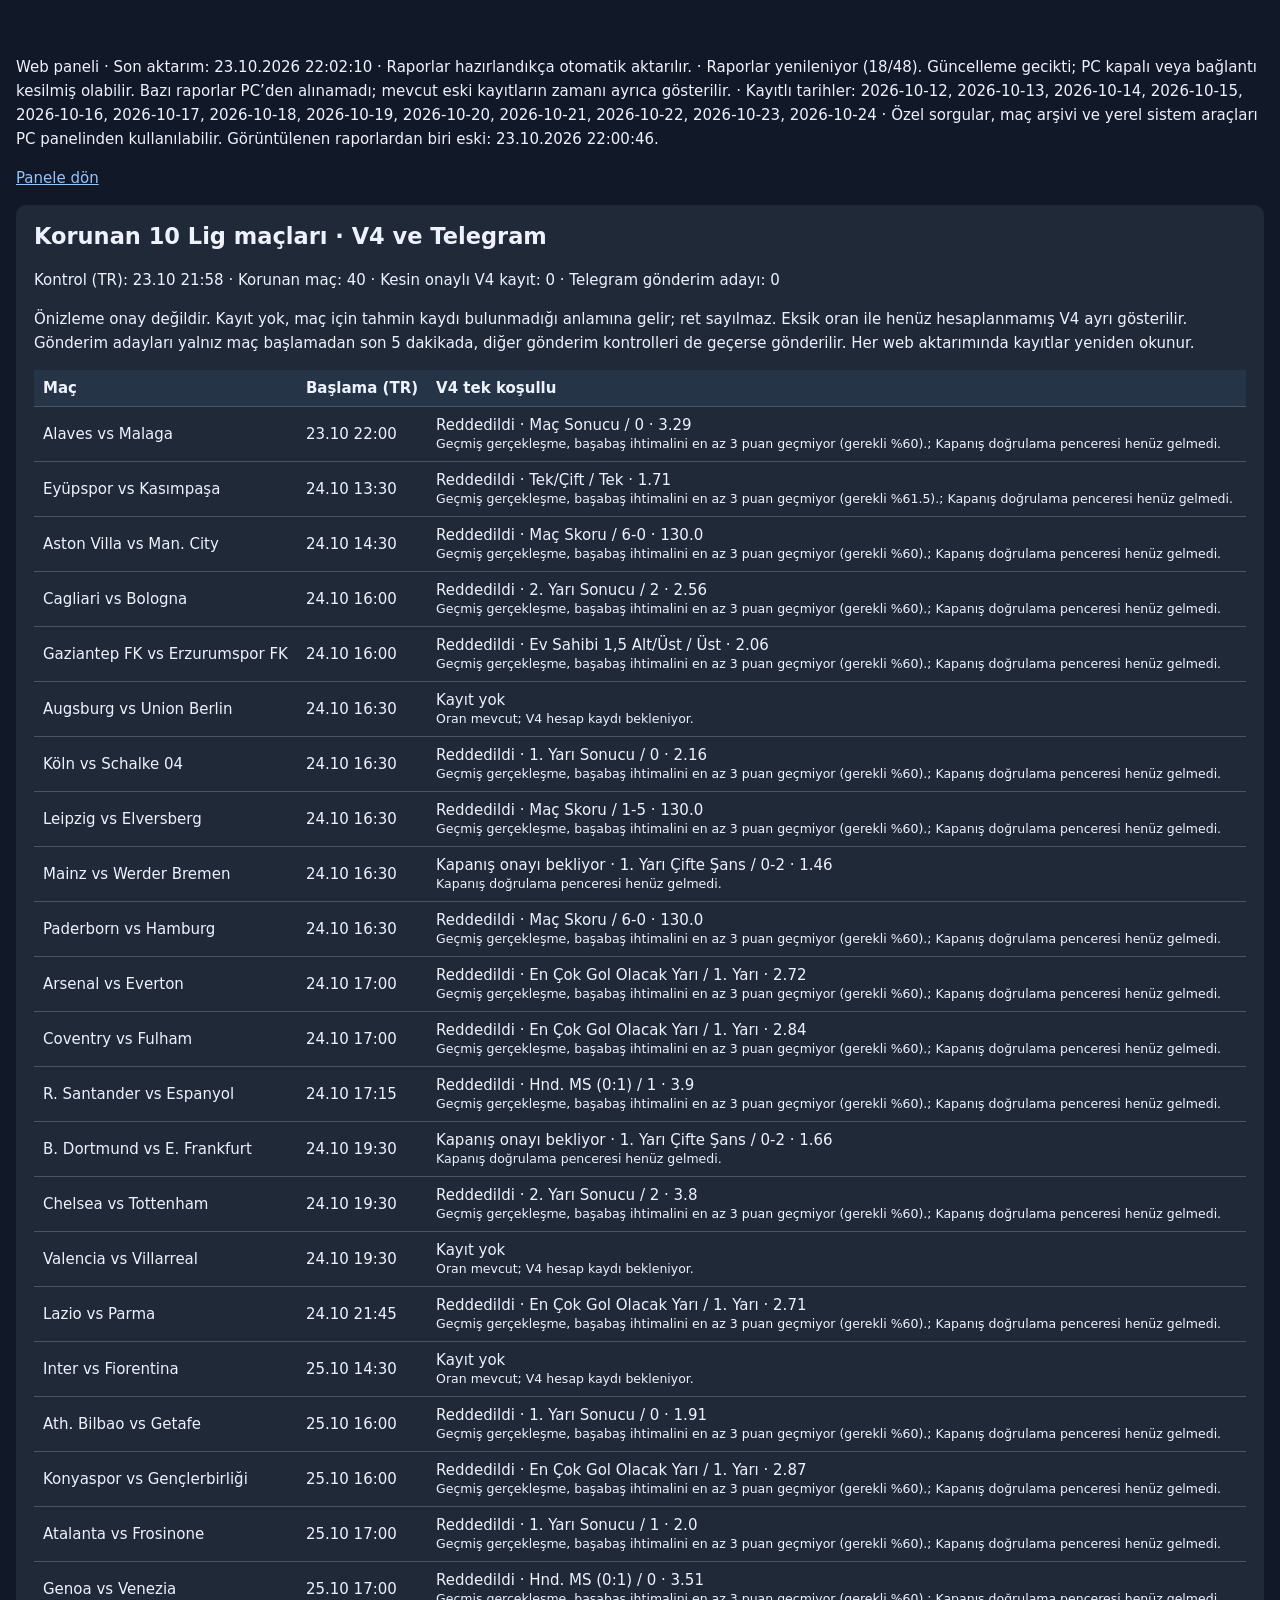
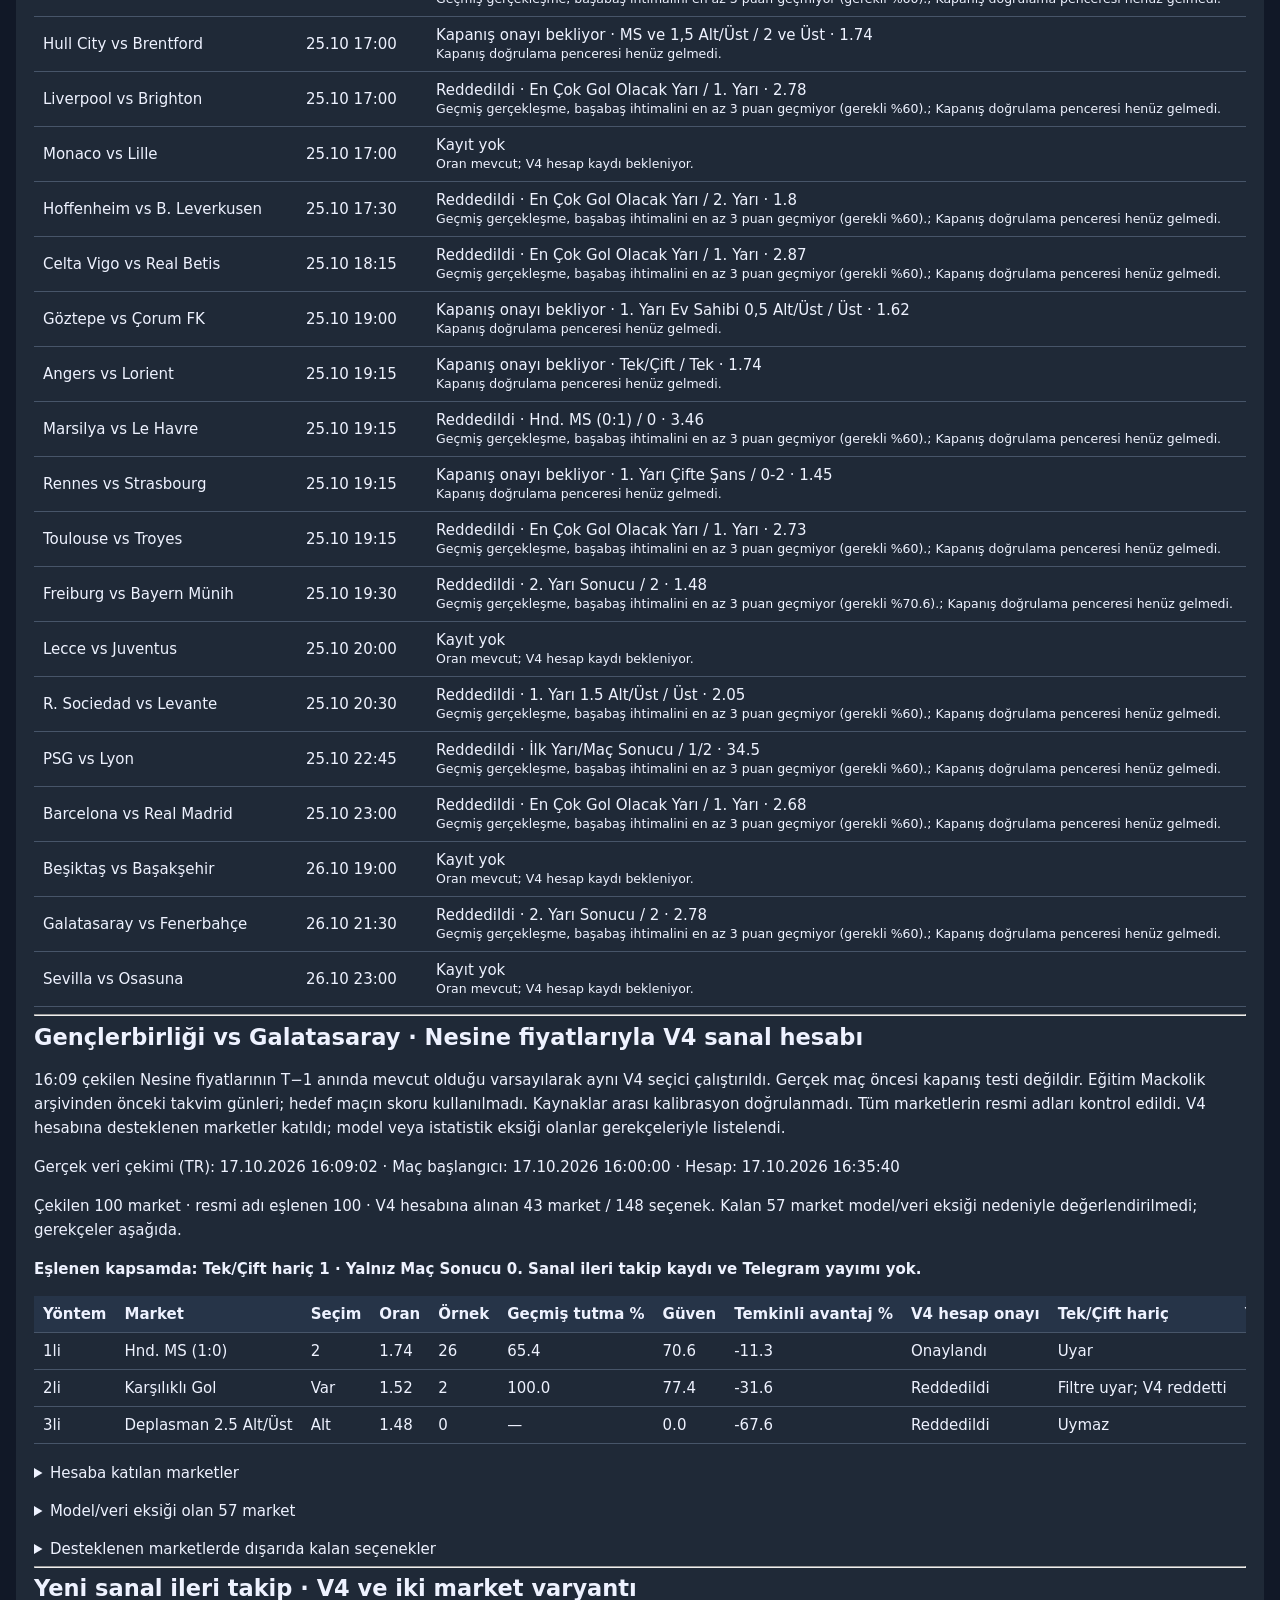
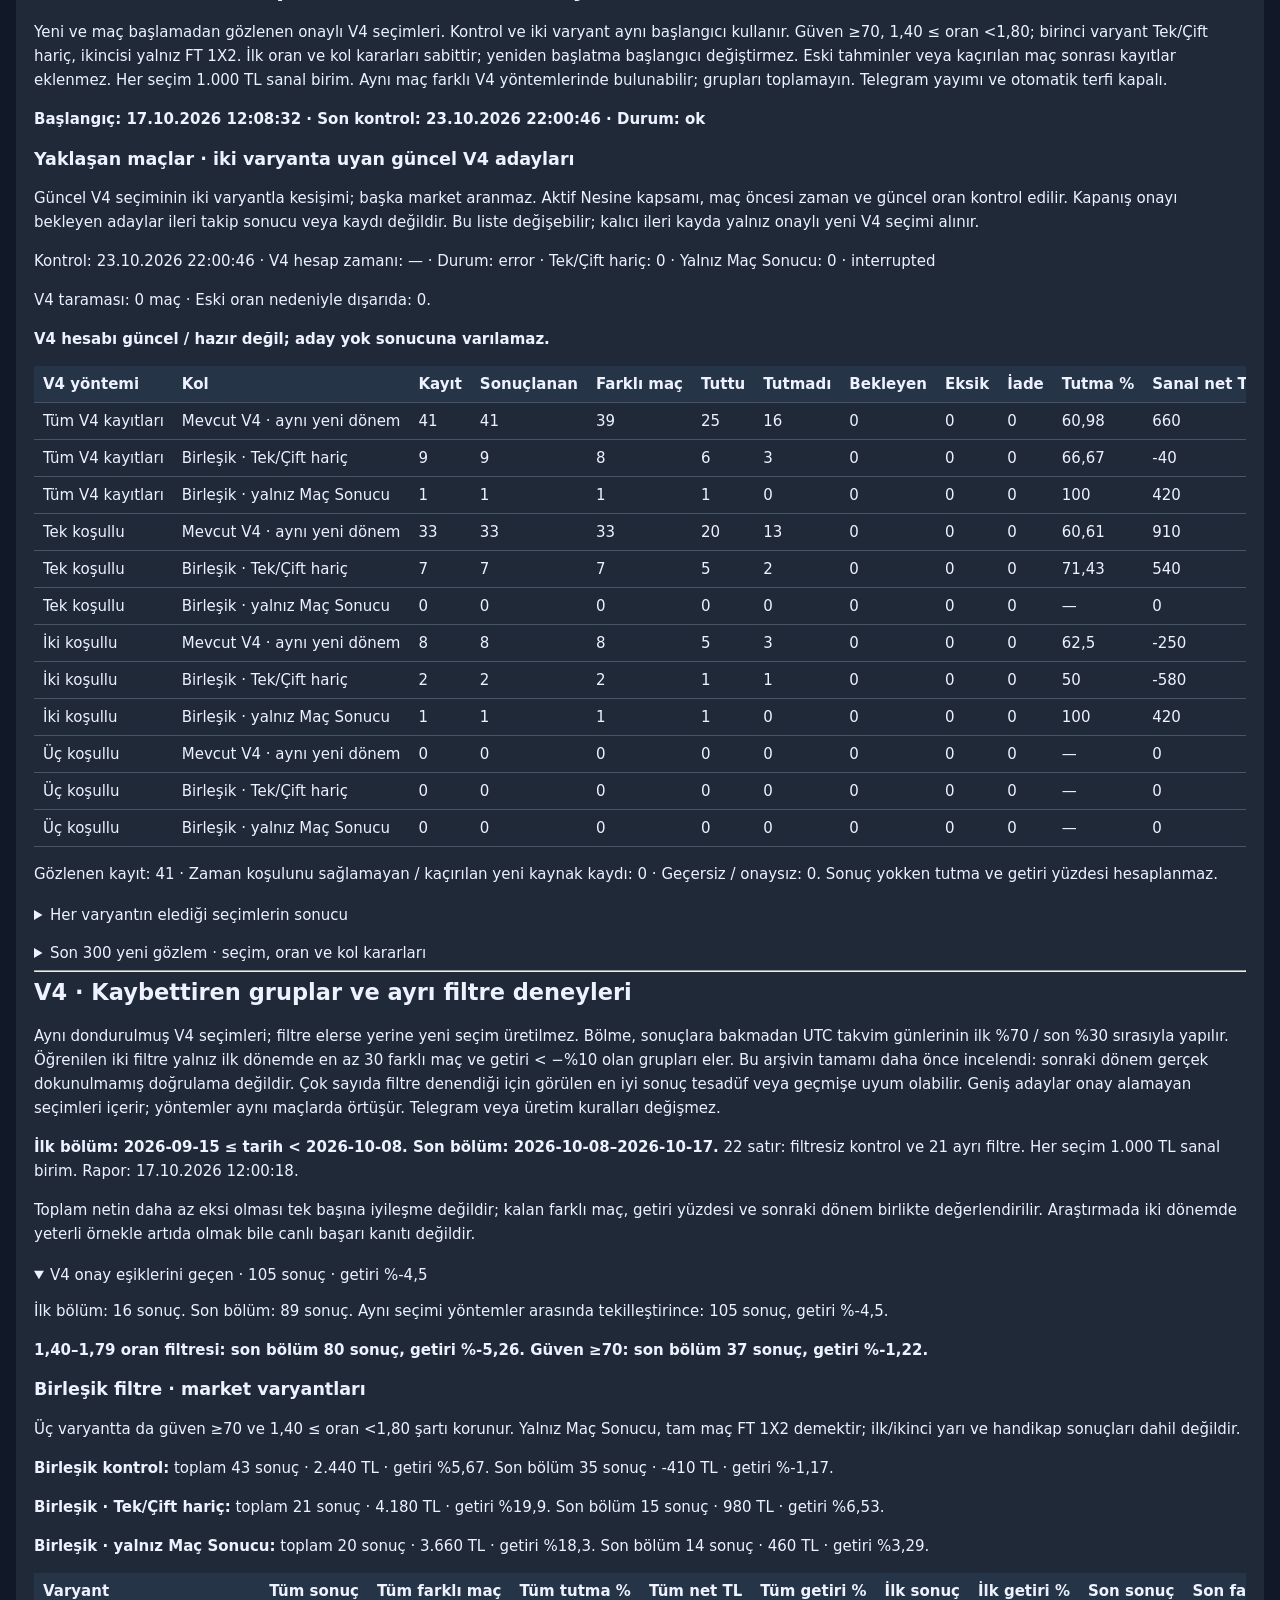
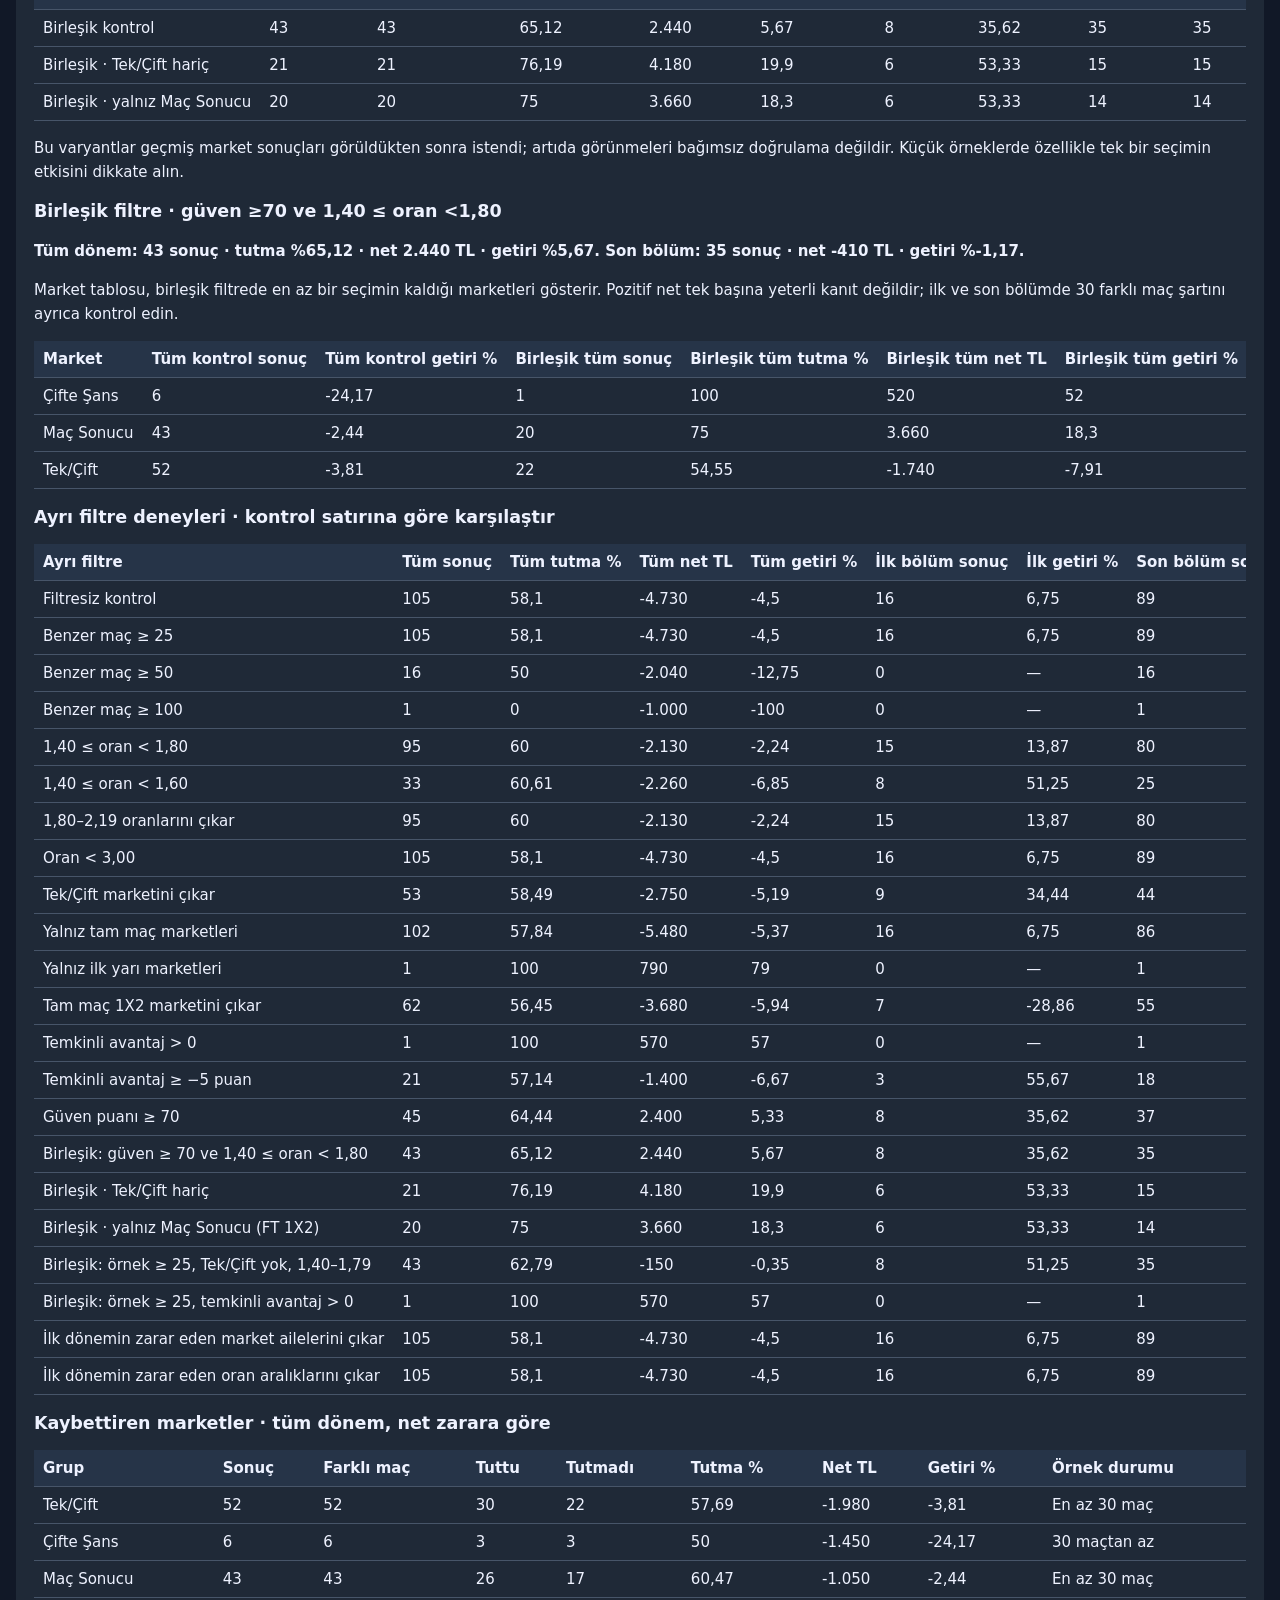
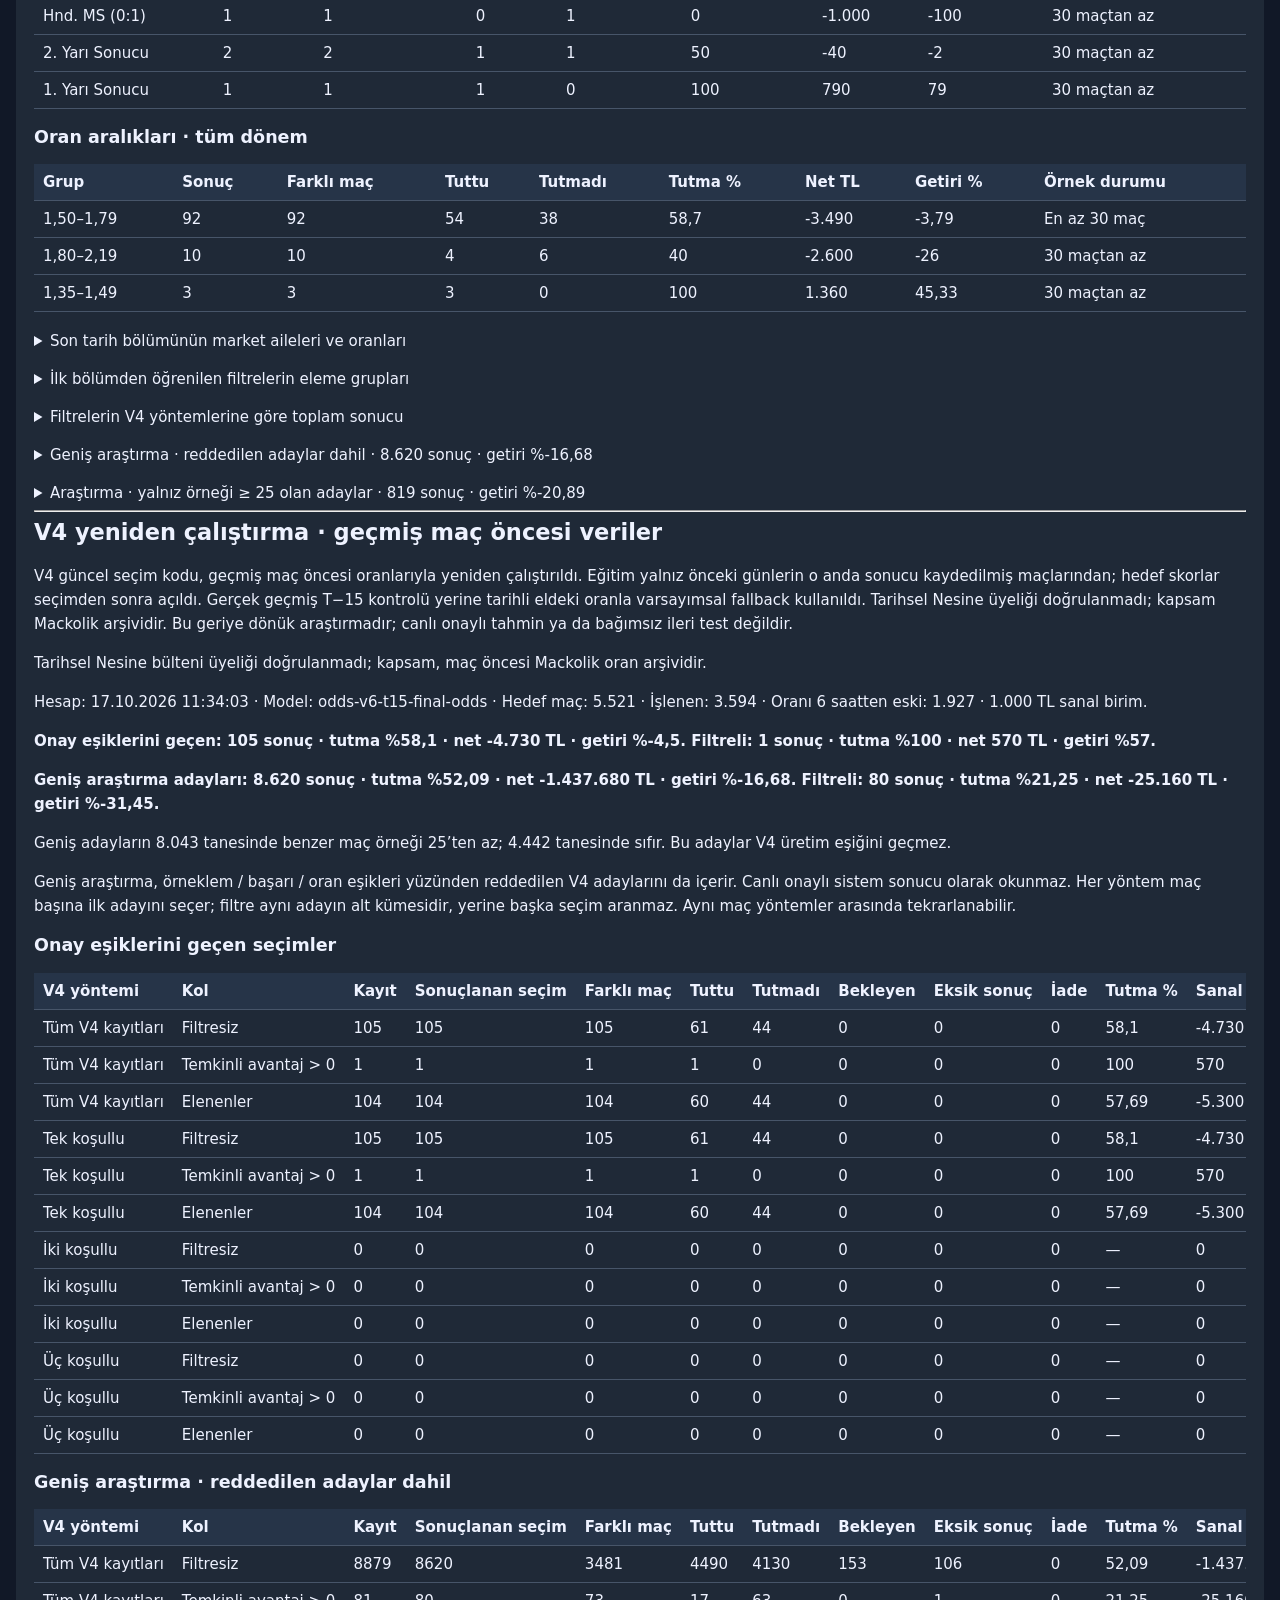
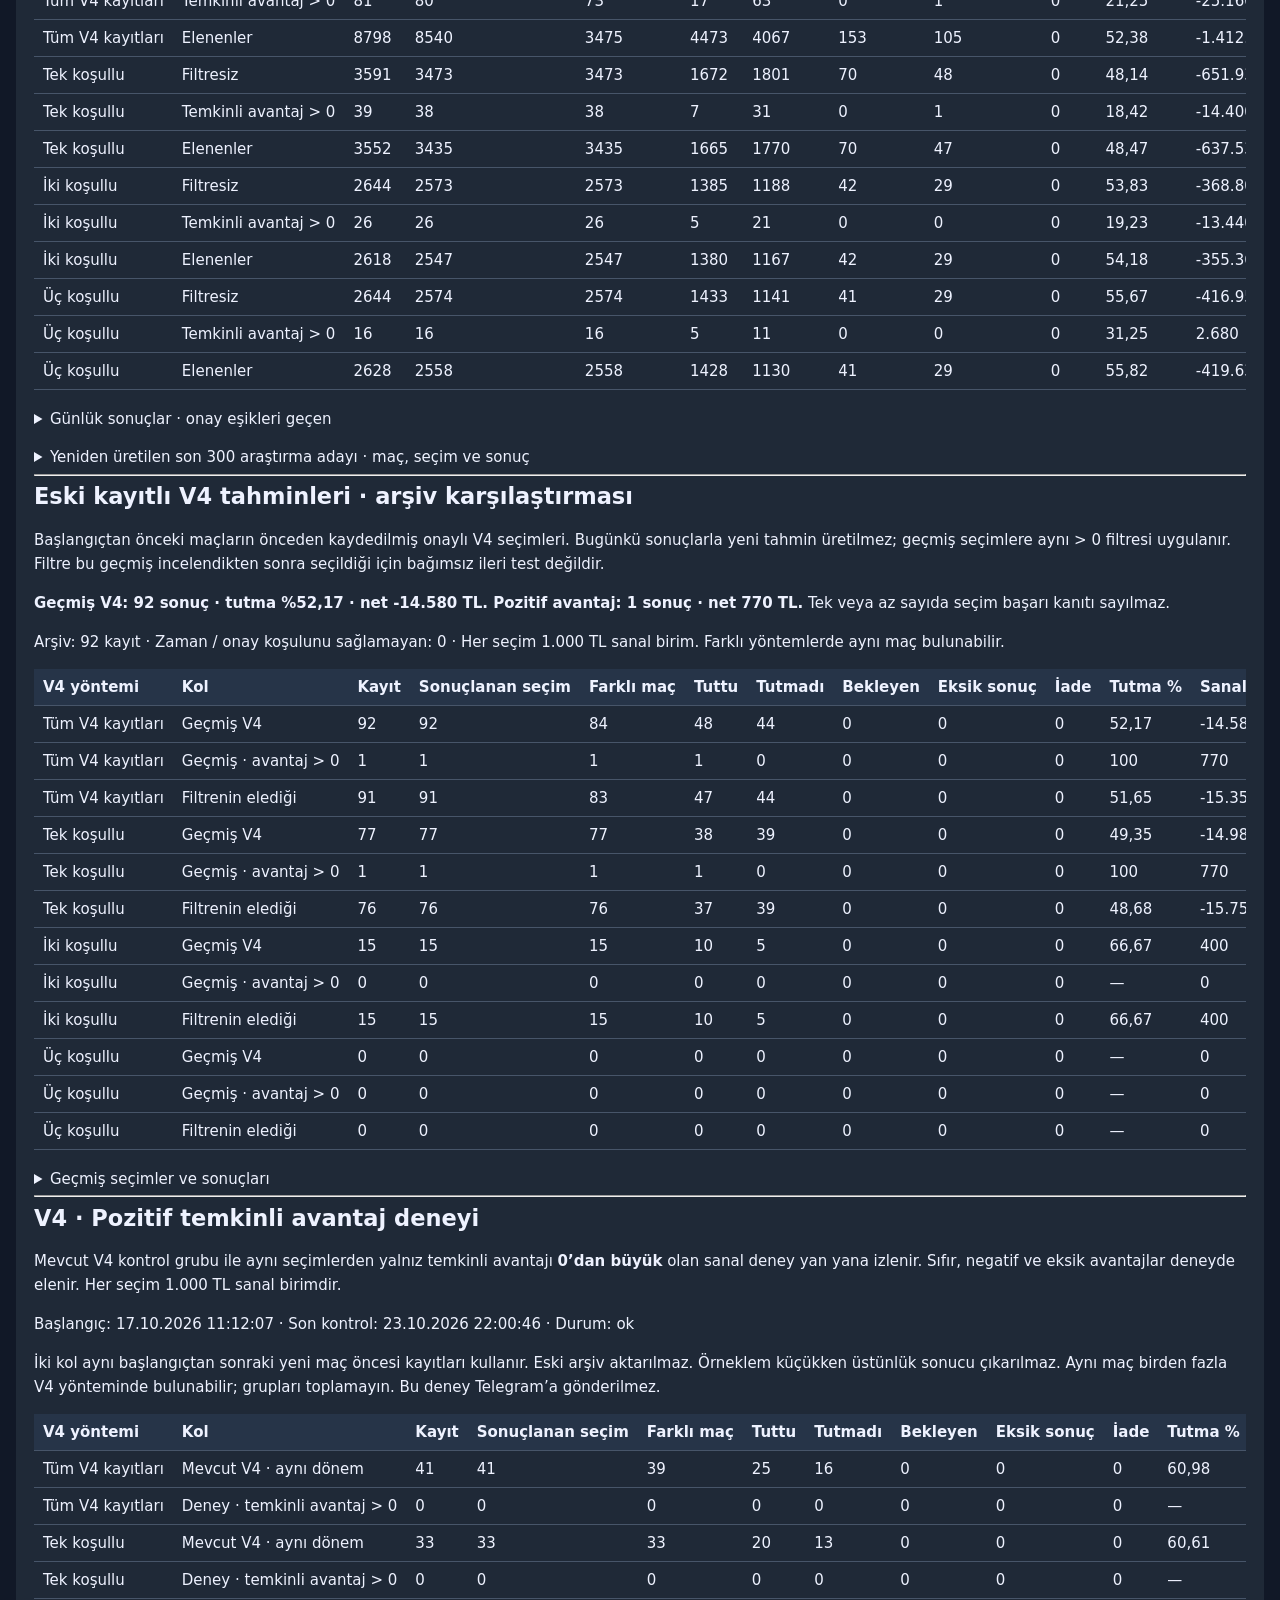
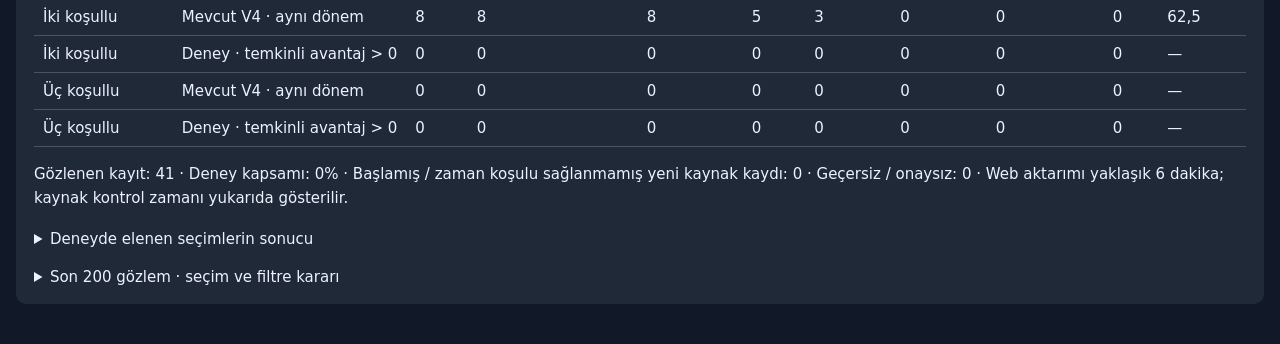
==== commit e775cd44: "Update published panel snapshot" ====
--- a/v4-edge-experiment.html
+++ b/v4-edge-experiment.html
@@ -1,5 +1,5 @@
 <!doctype html><html lang="tr"><head>
-<script src="./web-snapshot.js"></script><meta charset="utf-8"><meta name="viewport" content="width=device-width,initial-scale=1"><title>V4 · Temkinli avantaj deneyi</title><style>body{font:15px system-ui;background:#111827;color:#eef2ff;margin:24px auto;max-width:1500px;padding:16px}a{color:#93c5fd}article{background:#1f2937;padding:18px;border-radius:10px}.scroll{overflow:auto}table{width:100%;border-collapse:collapse}td,th{padding:9px;text-align:left;border-bottom:1px solid #475569;white-space:nowrap}th{background:#263448}p{line-height:1.6}details{margin-top:20px}summary{cursor:pointer}h2{margin-top:0}</style></head><body><p id="web-publication-note" role="status">Son yayımlanan deney verileri yükleniyor…</p><p><a href="./index.html#ahmet">Panele dön</a></p><article id="v4-edge-experiment"><section id="ten-league-telegram"><h2>Korunan 10 Lig maçları · V4 ve Telegram</h2><p>Kontrol (TR): 23.10 21:29 · Korunan maç: 42 · Kesin onaylı V4 kayıt: 0 · Telegram gönderim adayı: 0</p><p>Önizleme onay değildir. Kayıt yok, maç için tahmin kaydı bulunmadığı anlamına gelir; ret sayılmaz. Eksik oran ile henüz hesaplanmamış V4 ayrı gösterilir. Gönderim adayları yalnız maç başlamadan son 5 dakikada, diğer gönderim kontrolleri de geçerse gönderilir. Her web aktarımında kayıtlar yeniden okunur.</p><div class="scroll"><table><thead><tr><th>Maç</th><th>Başlama (TR)</th><th>V4 tek koşullu</th><th>V4 iki koşullu</th><th>Son Mackolik oranı (TR)</th><th>Son oran kontrolü</th><th>Telegram planı</th></tr></thead><tbody><tr><td>Stuttgart vs M&#x27;gladbach</td><td>23.10 21:30</td><td>Reddedildi · Maç Skoru / 1-5 · 130.0<br><small>Geçmiş gerçekleşme, başabaş ihtimalini en az 3 puan geçmiyor (gerekli %60).; Kapanış doğrulama penceresi henüz gelmedi.</small></td><td>Reddedildi · En Çok Gol Olacak Yarı / 2. Yarı · 1.8<br><small>Örnek 25 maçtan az.; Kapanış doğrulama penceresi henüz gelmedi.</small></td><td>23.10 20:32</td><td>Başarısız; yeniden kontrol gerekli</td><td>Gönderilmeyecek: onay yok.</td></tr><tr><td>Brest vs Nice</td><td>23.10 21:45</td><td>Reddedildi · 2. Yarı Sonucu / 0 · 2.44<br><small>Geçmiş gerçekleşme, başabaş ihtimalini en az 3 puan geçmiyor (gerekli %60).; Kapanış doğrulama penceresi henüz gelmedi.</small></td><td>Reddedildi · Maç Sonucu / 1 · 2.0<br><small>Geçmiş gerçekleşme, başabaş ihtimalini en az 3 puan geçmiyor (gerekli %60).; Kapanış doğrulama penceresi henüz gelmedi.</small></td><td>23.10 20:42</td><td>Henüz tamamlanmadı</td><td>Gönderilmeyecek: onay yok.</td></tr><tr><td>Alaves vs Malaga</td><td>23.10 22:00</td><td>Reddedildi · Maç Sonucu / 0 · 3.29<br><small>Geçmiş gerçekleşme, başabaş ihtimalini en az 3 puan geçmiyor (gerekli %60).; Kapanış doğrulama penceresi henüz gelmedi.</small></td><td>Reddedildi · 2.5 Alt/Üst / Alt · 1.55<br><small>Geçmiş gerçekleşme, başabaş ihtimalini en az 3 puan geçmiyor (gerekli %67.5).; Kapanış doğrulama penceresi henüz gelmedi.</small></td><td>23.10 02:38</td><td>Henüz tamamlanmadı</td><td>Gönderilmeyecek: onay yok.</td></tr><tr><td>Eyüpspor vs Kasımpaşa</td><td>24.10 13:30</td><td>Reddedildi · Tek/Çift / Tek · 1.71<br><small>Geçmiş gerçekleşme, başabaş ihtimalini en az 3 puan geçmiyor (gerekli %61.5).; Kapanış doğrulama penceresi henüz gelmedi.</small></td><td>Reddedildi · 2. Yarı Sonucu / 2 · 1.77<br><small>Örnek 25 maçtan az.; Kapanış doğrulama penceresi henüz gelmedi.</small></td><td>22.10 20:37</td><td>Henüz tamamlanmadı</td><td>Gönderilmeyecek: onay yok.</td></tr><tr><td>Aston Villa vs Man. City</td><td>24.10 14:30</td><td>Reddedildi · Maç Skoru / 6-0 · 130.0<br><small>Geçmiş gerçekleşme, başabaş ihtimalini en az 3 puan geçmiyor (gerekli %60).; Kapanış doğrulama penceresi henüz gelmedi.</small></td><td>Reddedildi · En Çok Gol Olacak Yarı / 2. Yarı · 1.87<br><small>Örnek 25 maçtan az.; Kapanış doğrulama penceresi henüz gelmedi.</small></td><td>23.10 02:39</td><td>Henüz tamamlanmadı</td><td>Gönderilmeyecek: onay yok.</td></tr><tr><td>Cagliari vs Bologna</td><td>24.10 16:00</td><td>Reddedildi · 2. Yarı Sonucu / 2 · 2.56<br><small>Geçmiş gerçekleşme, başabaş ihtimalini en az 3 puan geçmiyor (gerekli %60).; Kapanış doğrulama penceresi henüz gelmedi.</small></td><td>Reddedildi · 1. Yarı Deplasman 0,5 Alt/Üst / Üst · 1.95<br><small>Örnek 25 maçtan az.; Kapanış doğrulama penceresi henüz gelmedi.</small></td><td>23.10 02:40</td><td>Henüz tamamlanmadı</td><td>Gönderilmeyecek: onay yok.</td></tr><tr><td>Gaziantep FK vs Erzurumspor FK</td><td>24.10 16:00</td><td>Reddedildi · Ev Sahibi 1,5 Alt/Üst / Üst · 2.06<br><small>Geçmiş gerçekleşme, başabaş ihtimalini en az 3 puan geçmiyor (gerekli %60).; Kapanış doğrulama penceresi henüz gelmedi.</small></td><td>Reddedildi · 2.5 Alt/Üst / Alt · 1.54<br><small>Geçmiş gerçekleşme, başabaş ihtimalini en az 3 puan geçmiyor (gerekli %67.9).; Kapanış doğrulama penceresi henüz gelmedi.</small></td><td>22.10 20:38</td><td>Henüz tamamlanmadı</td><td>Gönderilmeyecek: onay yok.</td></tr><tr><td>Augsburg vs Union Berlin</td><td>24.10 16:30</td><td>Kayıt yok<br><small>Oran mevcut; V4 hesap kaydı bekleniyor.</small></td><td>Reddedildi · 1. Yarı Ev Sahibi 0,5 Alt/Üst / Üst · 1.44<br><small>Örnek 25 maçtan az.; Kapanış doğrulama penceresi henüz gelmedi.</small></td><td>23.10 02:43</td><td>Henüz tamamlanmadı</td><td>Gönderilmeyecek: onay yok.</td></tr><tr><td>Köln vs Schalke 04</td><td>24.10 16:30</td><td>Reddedildi · 1. Yarı Sonucu / 0 · 2.16<br><small>Geçmiş gerçekleşme, başabaş ihtimalini en az 3 puan geçmiyor (gerekli %60).; Kapanış doğrulama penceresi henüz gelmedi.</small></td><td>Kapanış onayı bekliyor · Ev Sahibi 1,5 Alt/Üst / Üst · 1.62<br><small>Kapanış doğrulama penceresi henüz gelmedi.</small></td><td>23.10 02:44</td><td>Henüz tamamlanmadı</td><td>Gönderilmeyecek: onay yok.</td></tr><tr><td>Leipzig vs Elversberg</td><td>24.10 16:30</td><td>Reddedildi · Maç Skoru / 1-5 · 130.0<br><small>Geçmiş gerçekleşme, başabaş ihtimalini en az 3 puan geçmiyor (gerekli %60).; Kapanış doğrulama penceresi henüz gelmedi.</small></td><td>Reddedildi · 1. Yarı Sonucu / 1 · 1.62<br><small>Örnek 25 maçtan az.; Kapanış doğrulama penceresi henüz gelmedi.</small></td><td>23.10 02:57</td><td>Henüz tamamlanmadı</td><td>Gönderilmeyecek: onay yok.</td></tr><tr><td>Mainz vs Werder Bremen</td><td>24.10 16:30</td><td>Kapanış onayı bekliyor · 1. Yarı Çifte Şans / 0-2 · 1.46<br><small>Kapanış doğrulama penceresi henüz gelmedi.</small></td><td>Reddedildi · Toplam Gol Aralığı / 2-3 · 1.92<br><small>Örnek 25 maçtan az.; Kapanış doğrulama penceresi henüz gelmedi.</small></td><td>23.10 02:44</td><td>Henüz tamamlanmadı</td><td>Gönderilmeyecek: onay yok.</td></tr><tr><td>Paderborn vs Hamburg</td><td>24.10 16:30</td><td>Reddedildi · Maç Skoru / 6-0 · 130.0<br><small>Geçmiş gerçekleşme, başabaş ihtimalini en az 3 puan geçmiyor (gerekli %60).; Kapanış doğrulama penceresi henüz gelmedi.</small></td><td>Reddedildi · 2.5 Alt/Üst / Üst · 1.4<br><small>Geçmiş gerçekleşme, başabaş ihtimalini en az 3 puan geçmiyor (gerekli %74.4).; Kapanış doğrulama penceresi henüz gelmedi.</small></td><td>22.10 20:40</td><td>Henüz tamamlanmadı</td><td>Gönderilmeyecek: onay yok.</td></tr><tr><td>Arsenal vs Everton</td><td>24.10 17:00</td><td>Reddedildi · En Çok Gol Olacak Yarı / 1. Yarı · 2.72<br><small>Geçmiş gerçekleşme, başabaş ihtimalini en az 3 puan geçmiyor (gerekli %60).; Kapanış doğrulama penceresi henüz gelmedi.</small></td><td>Reddedildi · 2. Yarı Sonucu / 1 · 1.61<br><small>Örnek 25 maçtan az.; Kapanış doğrulama penceresi henüz gelmedi.</small></td><td>23.10 02:47</td><td>Henüz tamamlanmadı</td><td>Gönderilmeyecek: onay yok.</td></tr><tr><td>Coventry vs Fulham</td><td>24.10 17:00</td><td>Reddedildi · En Çok Gol Olacak Yarı / 1. Yarı · 2.84<br><small>Geçmiş gerçekleşme, başabaş ihtimalini en az 3 puan geçmiyor (gerekli %60).; Kapanış doğrulama penceresi henüz gelmedi.</small></td><td>Reddedildi · 1. Yarı Çifte Şans / 1-2 · 1.41<br><small>Örnek 25 maçtan az.; Kapanış doğrulama penceresi henüz gelmedi.</small></td><td>22.10 20:41</td><td>Henüz tamamlanmadı</td><td>Gönderilmeyecek: onay yok.</td></tr><tr><td>R. Santander vs Espanyol</td><td>24.10 17:15</td><td>Reddedildi · Hnd. MS (0:1) / 1 · 3.9<br><small>Geçmiş gerçekleşme, başabaş ihtimalini en az 3 puan geçmiyor (gerekli %60).; Kapanış doğrulama penceresi henüz gelmedi.</small></td><td>Reddedildi · 1. Yarı 1.5 Alt/Üst / Üst · 2.13<br><small>Örnek 25 maçtan az.; Kapanış doğrulama penceresi henüz gelmedi.</small></td><td>23.10 02:48</td><td>Henüz tamamlanmadı</td><td>Gönderilmeyecek: onay yok.</td></tr><tr><td>B. Dortmund vs E. Frankfurt</td><td>24.10 19:30</td><td>Kapanış onayı bekliyor · 1. Yarı Çifte Şans / 0-2 · 1.66<br><small>Kapanış doğrulama penceresi henüz gelmedi.</small></td><td>Reddedildi · 2. Yarı Sonucu / 1 · 1.6<br><small>Örnek 25 maçtan az.; Kapanış doğrulama penceresi henüz gelmedi.</small></td><td>23.10 04:08</td><td>Henüz tamamlanmadı</td><td>Gönderilmeyecek: onay yok.</td></tr><tr><td>Chelsea vs Tottenham</td><td>24.10 19:30</td><td>Reddedildi · 2. Yarı Sonucu / 2 · 3.8<br><small>Geçmiş gerçekleşme, başabaş ihtimalini en az 3 puan geçmiyor (gerekli %60).; Kapanış doğrulama penceresi henüz gelmedi.</small></td><td>Reddedildi · Maç Sonucu / 1 · 1.49<br><small>Geçmiş gerçekleşme, başabaş ihtimalini en az 3 puan geçmiyor (gerekli %70.1).; Kapanış doğrulama penceresi henüz gelmedi.</small></td><td>23.10 02:49</td><td>Henüz tamamlanmadı</td><td>Gönderilmeyecek: onay yok.</td></tr><tr><td>Valencia vs Villarreal</td><td>24.10 19:30</td><td>Kayıt yok<br><small>Oran mevcut; V4 hesap kaydı bekleniyor.</small></td><td>Reddedildi · 2. Yarı Sonucu / 2 · 2.26<br><small>Geçmiş gerçekleşme, başabaş ihtimalini en az 3 puan geçmiyor (gerekli %60).; Kapanış doğrulama penceresi henüz gelmedi.</small></td><td>23.10 03:53</td><td>Henüz tamamlanmadı</td><td>Gönderilmeyecek: onay yok.</td></tr><tr><td>Lazio vs Parma</td><td>24.10 21:45</td><td>Reddedildi · En Çok Gol Olacak Yarı / 1. Yarı · 2.71<br><small>Geçmiş gerçekleşme, başabaş ihtimalini en az 3 puan geçmiyor (gerekli %60).; Kapanış doğrulama penceresi henüz gelmedi.</small></td><td>Reddedildi · Deplasman 0,5 Alt/Üst / Alt · 1.7<br><small>Örnek 25 maçtan az.; Kapanış doğrulama penceresi henüz gelmedi.</small></td><td>23.10 02:50</td><td>Henüz tamamlanmadı</td><td>Gönderilmeyecek: onay yok.</td></tr><tr><td>Inter vs Fiorentina</td><td>25.10 14:30</td><td>Kayıt yok<br><small>Oran mevcut; V4 hesap kaydı bekleniyor.</small></td><td>Reddedildi · Tek/Çift / Tek · 1.69<br><small>Örnek 25 maçtan az.; Kapanış doğrulama penceresi henüz gelmedi.</small></td><td>23.10 19:19</td><td>Henüz tamamlanmadı</td><td>Gönderilmeyecek: onay yok.</td></tr><tr><td>Ath. Bilbao vs Getafe</td><td>25.10 16:00</td><td>Reddedildi · 1. Yarı Sonucu / 0 · 1.91<br><small>Geçmiş gerçekleşme, başabaş ihtimalini en az 3 puan geçmiyor (gerekli %60).; Kapanış doğrulama penceresi henüz gelmedi.</small></td><td>Reddedildi · Maç Sonucu / 1 · 1.43<br><small>Örnek 25 maçtan az.; Kapanış doğrulama penceresi henüz gelmedi.</small></td><td>23.10 20:21</td><td>Henüz tamamlanmadı</td><td>Gönderilmeyecek: onay yok.</td></tr><tr><td>Konyaspor vs Gençlerbirliği</td><td>25.10 16:00</td><td>Reddedildi · En Çok Gol Olacak Yarı / 1. Yarı · 2.87<br><small>Geçmiş gerçekleşme, başabaş ihtimalini en az 3 puan geçmiyor (gerekli %60).; Kapanış doğrulama penceresi henüz gelmedi.</small></td><td>Reddedildi · Maç Sonucu / 1 · 1.68<br><small>Geçmiş gerçekleşme, başabaş ihtimalini en az 3 puan geçmiyor (gerekli %62.5).; Kapanış doğrulama penceresi henüz gelmedi.</small></td><td>23.10 20:30</td><td>Henüz tamamlanmadı</td><td>Gönderilmeyecek: onay yok.</td></tr><tr><td>Atalanta vs Frosinone</td><td>25.10 17:00</td><td>Reddedildi · 1. Yarı Sonucu / 1 · 2.0<br><small>Geçmiş gerçekleşme, başabaş ihtimalini en az 3 puan geçmiyor (gerekli %60).; Kapanış doğrulama penceresi henüz gelmedi.</small></td><td>Reddedildi · Toplam Gol Aralığı / 4-5 · 2.52<br><small>Örnek 25 maçtan az.; Kapanış doğrulama penceresi henüz gelmedi.</small></td><td>23.10 20:38</td><td>Henüz tamamlanmadı</td><td>Gönderilmeyecek: onay yok.</td></tr><tr><td>Genoa vs Venezia</td><td>25.10 17:00</td><td>Reddedildi · Hnd. MS (0:1) / 0 · 3.51<br><small>Geçmiş gerçekleşme, başabaş ihtimalini en az 3 puan geçmiyor (gerekli %60).; Kapanış doğrulama penceresi henüz gelmedi.</small></td><td>Reddedildi · Maç Sonucu / 1 · 1.88<br><small>Geçmiş gerçekleşme, başabaş ihtimalini en az 3 puan geçmiyor (gerekli %60).; Kapanış doğrulama penceresi henüz gelmedi.</small></td><td>23.10 20:41</td><td>Henüz tamamlanmadı</td><td>Gönderilmeyecek: onay yok.</td></tr><tr><td>Hull City vs Brentford</td><td>25.10 17:00</td><td>Kapanış onayı bekliyor · MS ve 1,5 Alt/Üst / 2 ve Üst · 1.74<br><small>Kapanış doğrulama penceresi henüz gelmedi.</small></td><td>Reddedildi · Maç Sonucu / 2 · 1.48<br><small>Örnek 25 maçtan az.; Kapanış doğrulama penceresi henüz gelmedi.</small></td><td>23.10 20:33</td><td>Henüz tamamlanmadı</td><td>Gönderilmeyecek: onay yok.</td></tr><tr><td>Liverpool vs Brighton</td><td>25.10 17:00</td><td>Reddedildi · En Çok Gol Olacak Yarı / 1. Yarı · 2.78<br><small>Geçmiş gerçekleşme, başabaş ihtimalini en az 3 puan geçmiyor (gerekli %60).; Kapanış doğrulama penceresi henüz gelmedi.</small></td><td>Reddedildi · 1. Yarı Ev Sahibi 0,5 Alt/Üst / Üst · 1.54<br><small>Geçmiş gerçekleşme, başabaş ihtimalini en az 3 puan geçmiyor (gerekli %67.9).; Kapanış doğrulama penceresi henüz gelmedi.</small></td><td>23.10 20:35</td><td>Henüz tamamlanmadı</td><td>Gönderilmeyecek: onay yok.</td></tr><tr><td>Monaco vs Lille</td><td>25.10 17:00</td><td>Kayıt yok<br><small>Oran mevcut; V4 hesap kaydı bekleniyor.</small></td><td>Reddedildi · 2.5 Alt/Üst / Üst · 1.61<br><small>Geçmiş gerçekleşme, başabaş ihtimalini en az 3 puan geçmiyor (gerekli %65.1).; Kapanış doğrulama penceresi henüz gelmedi.</small></td><td>23.10 20:44</td><td>Henüz tamamlanmadı</td><td>Gönderilmeyecek: onay yok.</td></tr><tr><td>Hoffenheim vs B. Leverkusen</td><td>25.10 17:30</td><td>Reddedildi · En Çok Gol Olacak Yarı / 2. Yarı · 1.8<br><small>Geçmiş gerçekleşme, başabaş ihtimalini en az 3 puan geçmiyor (gerekli %60).; Kapanış doğrulama penceresi henüz gelmedi.</small></td><td>Reddedildi · Maç Sonucu / 2 · 2.07<br><small>Örnek 25 maçtan az.; Kapanış doğrulama penceresi henüz gelmedi.</small></td><td>23.10 20:47</td><td>Henüz tamamlanmadı</td><td>Gönderilmeyecek: onay yok.</td></tr><tr><td>Celta Vigo vs Real Betis</td><td>25.10 18:15</td><td>Reddedildi · En Çok Gol Olacak Yarı / 1. Yarı · 2.87<br><small>Geçmiş gerçekleşme, başabaş ihtimalini en az 3 puan geçmiyor (gerekli %60).; Kapanış doğrulama penceresi henüz gelmedi.</small></td><td>Reddedildi · Tek/Çift / Çift · 1.62<br><small>Örnek 25 maçtan az.; Kapanış doğrulama penceresi henüz gelmedi.</small></td><td>23.10 20:49</td><td>Henüz tamamlanmadı</td><td>Gönderilmeyecek: onay yok.</td></tr><tr><td>Göztepe vs Çorum FK</td><td>25.10 19:00</td><td>Kapanış onayı bekliyor · 1. Yarı Ev Sahibi 0,5 Alt/Üst / Üst · 1.62<br><small>Kapanış doğrulama penceresi henüz gelmedi.</small></td><td>Reddedildi · 1. Yarı Sonucu / 1 · 2.46<br><small>Geçmiş gerçekleşme, başabaş ihtimalini en az 3 puan geçmiyor (gerekli %60).; Kapanış doğrulama penceresi henüz gelmedi.</small></td><td>23.10 20:51</td><td>Henüz tamamlanmadı</td><td>Gönderilmeyecek: onay yok.</td></tr><tr><td>Angers vs Lorient</td><td>25.10 19:15</td><td>Kapanış onayı bekliyor · Tek/Çift / Tek · 1.74<br><small>Kapanış doğrulama penceresi henüz gelmedi.</small></td><td>Kayıt yok<br><small>Oran mevcut; V4 hesap kaydı bekleniyor.</small></td><td>22.10 22:05</td><td>Henüz tamamlanmadı</td><td>Gönderilmeyecek: onay yok.</td></tr><tr><td>Marsilya vs Le Havre</td><td>25.10 19:15</td><td>Reddedildi · Hnd. MS (0:1) / 0 · 3.46<br><small>Geçmiş gerçekleşme, başabaş ihtimalini en az 3 puan geçmiyor (gerekli %60).; Kapanış doğrulama penceresi henüz gelmedi.</small></td><td>Kapanış onayı bekliyor · 2. Yarı Sonucu / 1 · 1.7<br><small>Kapanış doğrulama penceresi henüz gelmedi.</small></td><td>22.10 22:06</td><td>Henüz tamamlanmadı</td><td>Gönderilmeyecek: onay yok.</td></tr><tr><td>Rennes vs Strasbourg</td><td>25.10 19:15</td><td>Kapanış onayı bekliyor · 1. Yarı Çifte Şans / 0-2 · 1.45<br><small>Kapanış doğrulama penceresi henüz gelmedi.</small></td><td>Reddedildi · 2. Yarı Sonucu / 1 · 1.87<br><small>Örnek 25 maçtan az.; Kapanış doğrulama penceresi henüz gelmedi.</small></td><td>22.10 22:12</td><td>Henüz tamamlanmadı</td><td>Gönderilmeyecek: onay yok.</td></tr><tr><td>Toulouse vs Troyes</td><td>25.10 19:15</td><td>Reddedildi · En Çok Gol Olacak Yarı / 1. Yarı · 2.73<br><small>Geçmiş gerçekleşme, başabaş ihtimalini en az 3 puan geçmiyor (gerekli %60).; Kapanış doğrulama penceresi henüz gelmedi.</small></td><td>Reddedildi · Maç Sonucu / 1 · 1.43<br><small>Geçmiş gerçekleşme, başabaş ihtimalini en az 3 puan geçmiyor (gerekli %72.9).; Kapanış doğrulama penceresi henüz gelmedi.</small></td><td>22.10 22:13</td><td>Henüz tamamlanmadı</td><td>Gönderilmeyecek: onay yok.</td></tr><tr><td>Freiburg vs Bayern Münih</td><td>25.10 19:30</td><td>Reddedildi · 2. Yarı Sonucu / 2 · 1.48<br><small>Geçmiş gerçekleşme, başabaş ihtimalini en az 3 puan geçmiyor (gerekli %70.6).; Kapanış doğrulama penceresi henüz gelmedi.</small></td><td>Reddedildi · MS ve 2,5 Alt/Üst / 2 ve Üst · 1.42<br><small>Örnek 25 maçtan az.; Geçmiş gerçekleşme, başabaş ihtimalini en az 3 puan geçmiyor (gerekli %73.4).; Kapanış doğrulama penceresi henüz gelmedi.</small></td><td>22.10 22:14</td><td>Henüz tamamlanmadı</td><td>Gönderilmeyecek: onay yok.</td></tr><tr><td>Lecce vs Juventus</td><td>25.10 20:00</td><td>Kayıt yok<br><small>Oran mevcut; V4 hesap kaydı bekleniyor.</small></td><td>Reddedildi · Ev Sahibi 0,5 Alt/Üst / Alt · 1.79<br><small>Örnek 25 maçtan az.; Kapanış doğrulama penceresi henüz gelmedi.</small></td><td>22.10 22:15</td><td>Henüz tamamlanmadı</td><td>Gönderilmeyecek: onay yok.</td></tr><tr><td>R. Sociedad vs Levante</td><td>25.10 20:30</td><td>Reddedildi · 1. Yarı 1.5 Alt/Üst / Üst · 2.05<br><small>Geçmiş gerçekleşme, başabaş ihtimalini en az 3 puan geçmiyor (gerekli %60).; Kapanış doğrulama penceresi henüz gelmedi.</small></td><td>Reddedildi · 1. Yarı Sonucu / 1 · 1.92<br><small>Geçmiş gerçekleşme, başabaş ihtimalini en az 3 puan geçmiyor (gerekli %60).; Kapanış doğrulama penceresi henüz gelmedi.</small></td><td>22.10 22:31</td><td>Henüz tamamlanmadı</td><td>Gönderilmeyecek: onay yok.</td></tr><tr><td>PSG vs Lyon</td><td>25.10 22:45</td><td>Reddedildi · İlk Yarı/Maç Sonucu / 1/2 · 34.5<br><small>Geçmiş gerçekleşme, başabaş ihtimalini en az 3 puan geçmiyor (gerekli %60).; Kapanış doğrulama penceresi henüz gelmedi.</small></td><td>Reddedildi · En Çok Gol Olacak Yarı / 2. Yarı · 1.83<br><small>Örnek 25 maçtan az.; Kapanış doğrulama penceresi henüz gelmedi.</small></td><td>22.10 22:32</td><td>Henüz tamamlanmadı</td><td>Gönderilmeyecek: onay yok.</td></tr><tr><td>Barcelona vs Real Madrid</td><td>25.10 23:00</td><td>Reddedildi · En Çok Gol Olacak Yarı / 1. Yarı · 2.68<br><small>Geçmiş gerçekleşme, başabaş ihtimalini en az 3 puan geçmiyor (gerekli %60).; Kapanış doğrulama penceresi henüz gelmedi.</small></td><td>Reddedildi · Maç Sonucu / 1 · 1.43<br><small>Örnek 25 maçtan az.; Geçmiş gerçekleşme, başabaş ihtimalini en az 3 puan geçmiyor (gerekli %72.9).; Kapanış doğrulama penceresi henüz gelmedi.</small></td><td>22.10 22:17</td><td>Henüz tamamlanmadı</td><td>Gönderilmeyecek: onay yok.</td></tr><tr><td>Beşiktaş vs Başakşehir</td><td>26.10 19:00</td><td>Kayıt yok<br><small>Oran mevcut; V4 hesap kaydı bekleniyor.</small></td><td>Reddedildi · Tek/Çift / Tek · 1.69<br><small>Örnek 25 maçtan az.; Kapanış doğrulama penceresi henüz gelmedi.</small></td><td>22.10 22:20</td><td>Henüz tamamlanmadı</td><td>Gönderilmeyecek: onay yok.</td></tr><tr><td>Galatasaray vs Fenerbahçe</td><td>26.10 21:30</td><td>Reddedildi · 2. Yarı Sonucu / 2 · 2.78<br><small>Geçmiş gerçekleşme, başabaş ihtimalini en az 3 puan geçmiyor (gerekli %60).; Kapanış doğrulama penceresi henüz gelmedi.</small></td><td>Reddedildi · Maç Sonucu / 1 · 1.95<br><small>Örnek 25 maçtan az.; Kapanış doğrulama penceresi henüz gelmedi.</small></td><td>22.10 22:20</td><td>Henüz tamamlanmadı</td><td>Gönderilmeyecek: onay yok.</td></tr><tr><td>Sevilla vs Osasuna</td><td>26.10 23:00</td><td>Kayıt yok<br><small>Oran mevcut; V4 hesap kaydı bekleniyor.</small></td><td>Reddedildi · Maç Sonucu / 1 · 1.72<br><small>Geçmiş gerçekleşme, başabaş ihtimalini en az 3 puan geçmiyor (gerekli %61.1).; Kapanış doğrulama penceresi henüz gelmedi.</small></td><td>22.10 22:21</td><td>Henüz tamamlanmadı</td><td>Gönderilmeyecek: onay yok.</td></tr></tbody></table></div><hr></section><section id="v4-nesine-scenario"><h2>Gençlerbirliği vs Galatasaray · Nesine fiyatlarıyla V4 sanal hesabı</h2><p>16:09 çekilen Nesine fiyatlarının T−1 anında mevcut olduğu varsayılarak aynı V4 seçici çalıştırıldı. Gerçek maç öncesi kapanış testi değildir. Eğitim Mackolik arşivinden önceki takvim günleri; hedef maçın skoru kullanılmadı. Kaynaklar arası kalibrasyon doğrulanmadı. Tüm marketlerin resmi adları kontrol edildi. V4 hesabına desteklenen marketler katıldı; model veya istatistik eksiği olanlar gerekçeleriyle listelendi.</p><p>Gerçek veri çekimi (TR): 17.10.2026 16:09:02 · Maç başlangıcı: 17.10.2026 16:00:00 · Hesap: 17.10.2026 16:35:40</p><p>Çekilen 100 market · resmi adı eşlenen 100 · V4 hesabına alınan 43 market / 148 seçenek. Kalan 57 market model/veri eksiği nedeniyle değerlendirilmedi; gerekçeler aşağıda.</p><p><strong>Eşlenen kapsamda: Tek/Çift hariç 1 · Yalnız Maç Sonucu 0. Sanal ileri takip kaydı ve Telegram yayımı yok.</strong></p><div class="scroll"><table><thead><tr><th>Yöntem</th><th>Market</th><th>Seçim</th><th>Oran</th><th>Örnek</th><th>Geçmiş tutma %</th><th>Güven</th><th>Temkinli avantaj %</th><th>V4 hesap onayı</th><th>Tek/Çift hariç</th><th>Yalnız MS</th><th>Ret nedenleri</th></tr></thead><tbody><tr><td>1li</td><td>Hnd. MS (1:0)</td><td>2</td><td>1.74</td><td>26</td><td>65.4</td><td>70.6</td><td>-11.3</td><td>Onaylandı</td><td>Uyar</td><td>Uymaz</td><td></td></tr><tr><td>2li</td><td>Karşılıklı Gol</td><td>Var</td><td>1.52</td><td>2</td><td>100.0</td><td>77.4</td><td>-31.6</td><td>Reddedildi</td><td>Filtre uyar; V4 reddetti</td><td>Uymaz</td><td>Örnek 25 maçtan az.</td></tr><tr><td>3li</td><td>Deplasman 2.5 Alt/Üst</td><td>Alt</td><td>1.48</td><td>0</td><td>—</td><td>0.0</td><td>-67.6</td><td>Reddedildi</td><td>Uymaz</td><td>Uymaz</td><td>Örnek 25 maçtan az.; Geçmiş gerçekleşme, başabaş ihtimalini en az 3 puan geçmiyor (gerekli %70.6).</td></tr></tbody></table></div><details><summary>Hesaba katılan marketler</summary><ul><li>Maç Sonucu (kod 1)</li><li>Hnd. MS (1:0) (kod 268)</li><li>Hnd. MS (0:1) (kod 268)</li><li>1. Yarı Karşılıklı Gol (kod 452)</li><li>Deplasman Gol Yemeden Kazanır (kod 590)</li><li>Maç Sonucu ve 1,5 Alt/Üst (kod 342)</li><li>1. Yarı Tek/Çift (kod 450)</li><li>1. Yarı 1.5 Alt/Üst (kod 14)</li><li>Hnd. MS (2:0) (kod 268)</li><li>Ev Sahibi Her İki Yarıyı da Kazanır (kod 591)</li><li>Ev Sahibi 2.5 Alt/Üst (kod 326)</li><li>1. Yarı Deplasman 0.5 Alt/Üst (kod 457)</li><li>3.5 Alt/Üst (kod 13)</li><li>En Çok Gol Olacak Yarı (kod 48)</li><li>Maç Sonucu ve 4.5 Alt/Üst (kod 272)</li><li>1. Yarı Sonucu (kod 7)</li><li>Deplasman 1.5 Alt/Üst (kod 29)</li><li>Deplasman 3.5 Alt/Üst (kod 329)</li><li>Ev Sahibi Gol Yemeden Kazanır (kod 589)</li><li>2. Yarı Sonucu (kod 9)</li><li>Maç Skoru (kod 777)</li><li>Ev Sahibi 0.5 Alt/Üst (kod 212)</li><li>Karşılıklı Gol (kod 38)</li><li>1.Y Sonucu ve 1.Y 1.5 Alt/Üst (kod 459)</li><li>1. Yarı Ev Sahibi 0.5 Alt/Üst (kod 455)</li><li>Maç Sonucu ve 2,5 Alt/Üst (kod 343)</li><li>1.5 Alt/Üst (kod 11)</li><li>Çifte Şans (kod 3)</li><li>İlk Yarı/Maç Sonucu (kod 5)</li><li>4.5 Alt/Üst (kod 155)</li><li>1. Yarı Skoru (kod 779)</li><li>1. Yarı 2.5 Alt/Üst (kod 15)</li><li>Maç Sonucu ve 3.5 Alt/Üst (kod 272)</li><li>5.5 Alt/Üst (kod 155)</li><li>1. Yarı Çifte Şans (kod 8)</li><li>Deplasman Her İki Yarıyı da Kazanır (kod 592)</li><li>2.5 Alt/Üst (kod 12)</li><li>Toplam Gol Aralığı (kod 43)</li><li>2. Yarı Karşılıklı Gol (kod 599)</li><li>Tek/Çift (kod 49)</li><li>Ev Sahibi 1.5 Alt/Üst (kod 20)</li><li>Deplasman 2.5 Alt/Üst (kod 328)</li><li>1. Yarı 0.5 Alt/Üst (kod 209)</li></ul></details><details><summary>Model/veri eksiği olan 57 market</summary><div class="scroll"><table><thead><tr><th>Kod</th><th>Resmi market adı</th><th>Neden hesaplanmadı?</th><th>Seçenek</th></tr></thead><tbody><tr><td>414</td><td>Maç Sonucu ve Karşılıklı Gol</td><td>Market adı eşlendi; mevcut V4 bu bileşik market için geçmiş oran modeli içermiyor.</td><td>6</td></tr><tr><td>587</td><td>Deplasman Hangi Yarıda Daha Çok Gol Atar?</td><td>Market adı eşlendi; mevcut V4 bu bileşik market için geçmiş oran modeli içermiyor.</td><td>3</td></tr><tr><td>584</td><td>Ev Sahibi Herhangi Bir Yarıyı Kazanır</td><td>Market adı eşlendi; mevcut V4 bu bileşik market için geçmiş oran modeli içermiyor.</td><td>2</td></tr><tr><td>528</td><td>Her İki Yarıda da 0.0 Alt</td><td>Market adı eşlendi; mevcut V4 bu bileşik market için geçmiş oran modeli içermiyor.</td><td>2</td></tr><tr><td>291</td><td>İlk Golü Hangi Takım Atar?</td><td>Oyuncu/olay istatistikleri veya özel seçenek modeli arşivde yok.</td><td>3</td></tr><tr><td>588</td><td>Hangi Takım Kaç Farkla Kazanır?</td><td>Oyuncu/olay istatistikleri veya özel seçenek modeli arşivde yok.</td><td>7</td></tr><tr><td>296</td><td>Deplasman İki Yarıda da Gol</td><td>Market adı eşlendi; mevcut V4 bu bileşik market için geçmiş oran modeli içermiyor.</td><td>2</td></tr><tr><td>586</td><td>Ev Sahibi Hangi Yarıda Daha Çok Gol Atar?</td><td>Market adı eşlendi; mevcut V4 bu bileşik market için geçmiş oran modeli içermiyor.</td><td>3</td></tr><tr><td>446</td><td>2,5 Alt/Üst ve Karşılıklı Gol</td><td>Market adı eşlendi; mevcut V4 bu bileşik market için geçmiş oran modeli içermiyor.</td><td>4</td></tr><tr><td>571</td><td>İlk Yarı / Maç Skoru</td><td>Market adı eşlendi; mevcut V4 bu bileşik market için geçmiş oran modeli içermiyor.</td><td>46</td></tr><tr><td>295</td><td>Ev Sahibi İki Yarıda da Gol</td><td>Market adı eşlendi; mevcut V4 bu bileşik market için geçmiş oran modeli içermiyor.</td><td>2</td></tr><tr><td>416</td><td>1. Yarı Sonucu ve 1. Yarı Karşılıklı Gol</td><td>Market adı eşlendi; mevcut V4 bu bileşik market için geçmiş oran modeli içermiyor.</td><td>6</td></tr><tr><td>801</td><td>1. Yarı / 2. Yarı Karşılıklı Gol</td><td>Market adı eşlendi; mevcut V4 bu bileşik market için geçmiş oran modeli içermiyor.</td><td>4</td></tr><tr><td>585</td><td>Deplasman Herhangi Bir Yarıyı Kazanır</td><td>Market adı eşlendi; mevcut V4 bu bileşik market için geçmiş oran modeli içermiyor.</td><td>2</td></tr><tr><td>529</td><td>Her İki Yarı da 0.0 Üst</td><td>Market adı eşlendi; mevcut V4 bu bileşik market için geçmiş oran modeli içermiyor.</td><td>2</td></tr><tr><td>299</td><td>Korner Tek/Çift</td><td>Korner geçmişi ve seçenek bazlı kalibrasyon yok.</td><td>2</td></tr><tr><td>798</td><td>Korner Handikap (3.5)</td><td>Korner geçmişi ve seçenek bazlı kalibrasyon yok.</td><td>2</td></tr><tr><td>216</td><td>9.5 Korner Alt/Üst</td><td>Korner geçmişi ve seçenek bazlı kalibrasyon yok.</td><td>2</td></tr><tr><td>218</td><td>1. Yarı 4.5 Korner Alt/Üst</td><td>Korner geçmişi ve seçenek bazlı kalibrasyon yok.</td><td>2</td></tr><tr><td>798</td><td>Korner Handikap (2.5)</td><td>Korner geçmişi ve seçenek bazlı kalibrasyon yok.</td><td>2</td></tr><tr><td>798</td><td>Korner Handikap (1.5)</td><td>Korner geçmişi ve seçenek bazlı kalibrasyon yok.</td><td>2</td></tr><tr><td>218</td><td>1. Yarı 3.5 Korner Alt/Üst</td><td>Korner geçmişi ve seçenek bazlı kalibrasyon yok.</td><td>2</td></tr><tr><td>216</td><td>7.5 Korner Alt/Üst</td><td>Korner geçmişi ve seçenek bazlı kalibrasyon yok.</td><td>2</td></tr><tr><td>702</td><td>Oyuncu İlk Golü Atar</td><td>Oyuncu/olay istatistikleri veya özel seçenek modeli arşivde yok.</td><td>51</td></tr><tr><td>224</td><td>İlk Korner</td><td>Korner geçmişi ve seçenek bazlı kalibrasyon yok.</td><td>3</td></tr><tr><td>701</td><td>Oyuncu Gol Atar</td><td>Oyuncu/olay istatistikleri veya özel seçenek modeli arşivde yok.</td><td>51</td></tr><tr><td>340</td><td>1. Yarı Korner Aralığı</td><td>Korner geçmişi ve seçenek bazlı kalibrasyon yok.</td><td>3</td></tr><tr><td>799</td><td>1. Yarı Korner Handikap  (1.5)</td><td>Korner geçmişi ve seçenek bazlı kalibrasyon yok.</td><td>2</td></tr><tr><td>602</td><td>Deplasman 5.5 Korner Alt/Üst</td><td>Korner geçmişi ve seçenek bazlı kalibrasyon yok.</td><td>2</td></tr><tr><td>216</td><td>8.5 Korner Alt/Üst</td><td>Korner geçmişi ve seçenek bazlı kalibrasyon yok.</td><td>2</td></tr><tr><td>338</td><td>Toplam Korner Aralığı</td><td>Korner geçmişi ve seçenek bazlı kalibrasyon yok.</td><td>3</td></tr><tr><td>601</td><td>Ev Sahibi 3.5 Korner Alt/Üst</td><td>Korner geçmişi ve seçenek bazlı kalibrasyon yok.</td><td>2</td></tr><tr><td>218</td><td>1. Yarı 5.5 Korner Alt/Üst</td><td>Korner geçmişi ve seçenek bazlı kalibrasyon yok.</td><td>2</td></tr><tr><td>216</td><td>10.5 Korner Alt/Üst</td><td>Korner geçmişi ve seçenek bazlı kalibrasyon yok.</td><td>2</td></tr><tr><td>216</td><td>11.5 Korner Alt/Üst</td><td>Korner geçmişi ve seçenek bazlı kalibrasyon yok.</td><td>2</td></tr><tr><td>222</td><td>1. Yarı En Çok Korner</td><td>Korner geçmişi ve seçenek bazlı kalibrasyon yok.</td><td>3</td></tr><tr><td>220</td><td>En Çok Korner</td><td>Korner geçmişi ve seçenek bazlı kalibrasyon yok.</td><td>3</td></tr><tr><td>805</td><td>Takım Şut</td><td>Oyuncu/olay istatistikleri veya özel seçenek modeli arşivde yok.</td><td>20</td></tr><tr><td>806</td><td>Takım İsabetli Şut</td><td>Oyuncu/olay istatistikleri veya özel seçenek modeli arşivde yok.</td><td>19</td></tr><tr><td>807</td><td>Takım Faul</td><td>Oyuncu/olay istatistikleri veya özel seçenek modeli arşivde yok.</td><td>19</td></tr><tr><td>808</td><td>Takım Ofsayt</td><td>Oyuncu/olay istatistikleri veya özel seçenek modeli arşivde yok.</td><td>12</td></tr><tr><td>872</td><td>Takım Taç Atışı</td><td>Oyuncu/olay istatistikleri veya özel seçenek modeli arşivde yok.</td><td>21</td></tr><tr><td>871</td><td>Takım Kale Vuruşu</td><td>Oyuncu/olay istatistikleri veya özel seçenek modeli arşivde yok.</td><td>22</td></tr><tr><td>765</td><td>Oyuncu Gol Atar veya Asist Yapar (Uzt. Dahil)</td><td>Oyuncu/olay istatistikleri veya özel seçenek modeli arşivde yok.</td><td>12</td></tr><tr><td>713</td><td>Oyuncu Gol Atar ve Asist Yapar (Uzt. Dahil)</td><td>Oyuncu/olay istatistikleri veya özel seçenek modeli arşivde yok.</td><td>11</td></tr><tr><td>712</td><td>Oyuncu Asist Yapar (Uzt. Dahil)</td><td>Oyuncu/olay istatistikleri veya özel seçenek modeli arşivde yok.</td><td>13</td></tr><tr><td>802</td><td>Oyuncu Gol Atar Çifte Şans (Uzt. Dahil)</td><td>Oyuncu/olay istatistikleri veya özel seçenek modeli arşivde yok.</td><td>9</td></tr><tr><td>703</td><td>Oyuncu Her İki Yarıda da Gol Atar (Uzt. Dahil)</td><td>Oyuncu/olay istatistikleri veya özel seçenek modeli arşivde yok.</td><td>9</td></tr><tr><td>707</td><td>Oyuncu Ceza Sahası Dışından Gol Atar (Uzt. Dahil)</td><td>Oyuncu/olay istatistikleri veya özel seçenek modeli arşivde yok.</td><td>11</td></tr><tr><td>706</td><td>Oyuncu Kafa ile Gol Atar (Uzt. Dahil)</td><td>Oyuncu/olay istatistikleri veya özel seçenek modeli arşivde yok.</td><td>12</td></tr><tr><td>704</td><td>Oyuncu Hat-trick Yapar (Uzt. Dahil)</td><td>Oyuncu/olay istatistikleri veya özel seçenek modeli arşivde yok.</td><td>9</td></tr><tr><td>890</td><td>Oyuncu 2+ Gol Atar (Uzt. Dahil)</td><td>Oyuncu/olay istatistikleri veya özel seçenek modeli arşivde yok.</td><td>11</td></tr><tr><td>740</td><td>Oyuncu Şut Çeker (Uzt. Dahil)</td><td>Oyuncu/olay istatistikleri veya özel seçenek modeli arşivde yok.</td><td>21</td></tr><tr><td>714</td><td>Oyuncu Kaleyi Bulan Şut Çeker (Uzt. Dahil)</td><td>Oyuncu/olay istatistikleri veya özel seçenek modeli arşivde yok.</td><td>26</td></tr><tr><td>803</td><td>Kaleci En Az Kaç Kurtarış Yapar? (Uzt. Dahil)</td><td>Oyuncu/olay istatistikleri veya özel seçenek modeli arşivde yok.</td><td>9</td></tr><tr><td>716</td><td>Karşılaşma Özel Bahisleri</td><td>Oyuncu/olay istatistikleri veya özel seçenek modeli arşivde yok.</td><td>22</td></tr><tr><td>885</td><td>Karşılaşma Kombo Bahisleri</td><td>Korner geçmişi ve seçenek bazlı kalibrasyon yok.</td><td>7</td></tr></tbody></table></div></details><details><summary>Desteklenen marketlerde dışarıda kalan seçenekler</summary><ul><li>268 · 2: Oran 1,00 veya altında; V4 için geçersiz.</li><li>591 · Hayır: Oran 1,00 veya altında; V4 için geçersiz.</li><li>326 · Alt: Oran 1,00 veya altında; V4 için geçersiz.</li><li>589 · Hayır: Oran 1,00 veya altında; V4 için geçersiz.</li><li>777 · diğer: Skor dışı kalan diğer seçeneği mevcut skor modeli desteklemiyor.</li><li>11 · Üst: Oran 1,00 veya altında; V4 için geçersiz.</li><li>3 · 1-2: Oran 1,00 veya altında; V4 için geçersiz.</li><li>3 · 0-2: Oran 1,00 veya altında; V4 için geçersiz.</li><li>779 · diğer: Skor dışı kalan diğer seçeneği mevcut skor modeli desteklemiyor.</li><li>155 · Alt: Oran 1,00 veya altında; V4 için geçersiz.</li><li>8 · 0-2: Oran 1,00 veya altında; V4 için geçersiz.</li></ul></details><hr></section>
+<script src="./web-snapshot.js"></script><meta charset="utf-8"><meta name="viewport" content="width=device-width,initial-scale=1"><title>V4 · Temkinli avantaj deneyi</title><style>body{font:15px system-ui;background:#111827;color:#eef2ff;margin:24px auto;max-width:1500px;padding:16px}a{color:#93c5fd}article{background:#1f2937;padding:18px;border-radius:10px}.scroll{overflow:auto}table{width:100%;border-collapse:collapse}td,th{padding:9px;text-align:left;border-bottom:1px solid #475569;white-space:nowrap}th{background:#263448}p{line-height:1.6}details{margin-top:20px}summary{cursor:pointer}h2{margin-top:0}</style></head><body><p id="web-publication-note" role="status">Son yayımlanan deney verileri yükleniyor…</p><p><a href="./index.html#ahmet">Panele dön</a></p><article id="v4-edge-experiment"><section id="ten-league-telegram"><h2>Korunan 10 Lig maçları · V4 ve Telegram</h2><p>Kontrol (TR): 23.10 21:58 · Korunan maç: 40 · Kesin onaylı V4 kayıt: 0 · Telegram gönderim adayı: 0</p><p>Önizleme onay değildir. Kayıt yok, maç için tahmin kaydı bulunmadığı anlamına gelir; ret sayılmaz. Eksik oran ile henüz hesaplanmamış V4 ayrı gösterilir. Gönderim adayları yalnız maç başlamadan son 5 dakikada, diğer gönderim kontrolleri de geçerse gönderilir. Her web aktarımında kayıtlar yeniden okunur.</p><div class="scroll"><table><thead><tr><th>Maç</th><th>Başlama (TR)</th><th>V4 tek koşullu</th><th>V4 iki koşullu</th><th>Son Mackolik oranı (TR)</th><th>Son oran kontrolü</th><th>Telegram planı</th></tr></thead><tbody><tr><td>Alaves vs Malaga</td><td>23.10 22:00</td><td>Reddedildi · Maç Sonucu / 0 · 3.29<br><small>Geçmiş gerçekleşme, başabaş ihtimalini en az 3 puan geçmiyor (gerekli %60).; Kapanış doğrulama penceresi henüz gelmedi.</small></td><td>Reddedildi · 2.5 Alt/Üst / Alt · 1.55<br><small>Geçmiş gerçekleşme, başabaş ihtimalini en az 3 puan geçmiyor (gerekli %67.5).; Kapanış doğrulama penceresi henüz gelmedi.</small></td><td>23.10 21:54</td><td>Başarılı</td><td>Gönderilmeyecek: onay yok.</td></tr><tr><td>Eyüpspor vs Kasımpaşa</td><td>24.10 13:30</td><td>Reddedildi · Tek/Çift / Tek · 1.71<br><small>Geçmiş gerçekleşme, başabaş ihtimalini en az 3 puan geçmiyor (gerekli %61.5).; Kapanış doğrulama penceresi henüz gelmedi.</small></td><td>Reddedildi · 2. Yarı Sonucu / 2 · 1.77<br><small>Örnek 25 maçtan az.; Kapanış doğrulama penceresi henüz gelmedi.</small></td><td>22.10 20:37</td><td>Henüz tamamlanmadı</td><td>Gönderilmeyecek: onay yok.</td></tr><tr><td>Aston Villa vs Man. City</td><td>24.10 14:30</td><td>Reddedildi · Maç Skoru / 6-0 · 130.0<br><small>Geçmiş gerçekleşme, başabaş ihtimalini en az 3 puan geçmiyor (gerekli %60).; Kapanış doğrulama penceresi henüz gelmedi.</small></td><td>Reddedildi · En Çok Gol Olacak Yarı / 2. Yarı · 1.87<br><small>Örnek 25 maçtan az.; Kapanış doğrulama penceresi henüz gelmedi.</small></td><td>23.10 02:39</td><td>Henüz tamamlanmadı</td><td>Gönderilmeyecek: onay yok.</td></tr><tr><td>Cagliari vs Bologna</td><td>24.10 16:00</td><td>Reddedildi · 2. Yarı Sonucu / 2 · 2.56<br><small>Geçmiş gerçekleşme, başabaş ihtimalini en az 3 puan geçmiyor (gerekli %60).; Kapanış doğrulama penceresi henüz gelmedi.</small></td><td>Reddedildi · 1. Yarı Deplasman 0,5 Alt/Üst / Üst · 1.95<br><small>Örnek 25 maçtan az.; Kapanış doğrulama penceresi henüz gelmedi.</small></td><td>23.10 02:40</td><td>Henüz tamamlanmadı</td><td>Gönderilmeyecek: onay yok.</td></tr><tr><td>Gaziantep FK vs Erzurumspor FK</td><td>24.10 16:00</td><td>Reddedildi · Ev Sahibi 1,5 Alt/Üst / Üst · 2.06<br><small>Geçmiş gerçekleşme, başabaş ihtimalini en az 3 puan geçmiyor (gerekli %60).; Kapanış doğrulama penceresi henüz gelmedi.</small></td><td>Reddedildi · 2.5 Alt/Üst / Alt · 1.54<br><small>Geçmiş gerçekleşme, başabaş ihtimalini en az 3 puan geçmiyor (gerekli %67.9).; Kapanış doğrulama penceresi henüz gelmedi.</small></td><td>22.10 20:38</td><td>Henüz tamamlanmadı</td><td>Gönderilmeyecek: onay yok.</td></tr><tr><td>Augsburg vs Union Berlin</td><td>24.10 16:30</td><td>Kayıt yok<br><small>Oran mevcut; V4 hesap kaydı bekleniyor.</small></td><td>Reddedildi · 1. Yarı Ev Sahibi 0,5 Alt/Üst / Üst · 1.44<br><small>Örnek 25 maçtan az.; Kapanış doğrulama penceresi henüz gelmedi.</small></td><td>23.10 02:43</td><td>Henüz tamamlanmadı</td><td>Gönderilmeyecek: onay yok.</td></tr><tr><td>Köln vs Schalke 04</td><td>24.10 16:30</td><td>Reddedildi · 1. Yarı Sonucu / 0 · 2.16<br><small>Geçmiş gerçekleşme, başabaş ihtimalini en az 3 puan geçmiyor (gerekli %60).; Kapanış doğrulama penceresi henüz gelmedi.</small></td><td>Kapanış onayı bekliyor · Ev Sahibi 1,5 Alt/Üst / Üst · 1.62<br><small>Kapanış doğrulama penceresi henüz gelmedi.</small></td><td>23.10 02:44</td><td>Henüz tamamlanmadı</td><td>Gönderilmeyecek: onay yok.</td></tr><tr><td>Leipzig vs Elversberg</td><td>24.10 16:30</td><td>Reddedildi · Maç Skoru / 1-5 · 130.0<br><small>Geçmiş gerçekleşme, başabaş ihtimalini en az 3 puan geçmiyor (gerekli %60).; Kapanış doğrulama penceresi henüz gelmedi.</small></td><td>Reddedildi · 1. Yarı Sonucu / 1 · 1.62<br><small>Örnek 25 maçtan az.; Kapanış doğrulama penceresi henüz gelmedi.</small></td><td>23.10 02:57</td><td>Henüz tamamlanmadı</td><td>Gönderilmeyecek: onay yok.</td></tr><tr><td>Mainz vs Werder Bremen</td><td>24.10 16:30</td><td>Kapanış onayı bekliyor · 1. Yarı Çifte Şans / 0-2 · 1.46<br><small>Kapanış doğrulama penceresi henüz gelmedi.</small></td><td>Reddedildi · Toplam Gol Aralığı / 2-3 · 1.92<br><small>Örnek 25 maçtan az.; Kapanış doğrulama penceresi henüz gelmedi.</small></td><td>23.10 02:44</td><td>Henüz tamamlanmadı</td><td>Gönderilmeyecek: onay yok.</td></tr><tr><td>Paderborn vs Hamburg</td><td>24.10 16:30</td><td>Reddedildi · Maç Skoru / 6-0 · 130.0<br><small>Geçmiş gerçekleşme, başabaş ihtimalini en az 3 puan geçmiyor (gerekli %60).; Kapanış doğrulama penceresi henüz gelmedi.</small></td><td>Reddedildi · 2.5 Alt/Üst / Üst · 1.4<br><small>Geçmiş gerçekleşme, başabaş ihtimalini en az 3 puan geçmiyor (gerekli %74.4).; Kapanış doğrulama penceresi henüz gelmedi.</small></td><td>22.10 20:40</td><td>Henüz tamamlanmadı</td><td>Gönderilmeyecek: onay yok.</td></tr><tr><td>Arsenal vs Everton</td><td>24.10 17:00</td><td>Reddedildi · En Çok Gol Olacak Yarı / 1. Yarı · 2.72<br><small>Geçmiş gerçekleşme, başabaş ihtimalini en az 3 puan geçmiyor (gerekli %60).; Kapanış doğrulama penceresi henüz gelmedi.</small></td><td>Reddedildi · 2. Yarı Sonucu / 1 · 1.61<br><small>Örnek 25 maçtan az.; Kapanış doğrulama penceresi henüz gelmedi.</small></td><td>23.10 02:47</td><td>Henüz tamamlanmadı</td><td>Gönderilmeyecek: onay yok.</td></tr><tr><td>Coventry vs Fulham</td><td>24.10 17:00</td><td>Reddedildi · En Çok Gol Olacak Yarı / 1. Yarı · 2.84<br><small>Geçmiş gerçekleşme, başabaş ihtimalini en az 3 puan geçmiyor (gerekli %60).; Kapanış doğrulama penceresi henüz gelmedi.</small></td><td>Reddedildi · 1. Yarı Çifte Şans / 1-2 · 1.41<br><small>Örnek 25 maçtan az.; Kapanış doğrulama penceresi henüz gelmedi.</small></td><td>22.10 20:41</td><td>Henüz tamamlanmadı</td><td>Gönderilmeyecek: onay yok.</td></tr><tr><td>R. Santander vs Espanyol</td><td>24.10 17:15</td><td>Reddedildi · Hnd. MS (0:1) / 1 · 3.9<br><small>Geçmiş gerçekleşme, başabaş ihtimalini en az 3 puan geçmiyor (gerekli %60).; Kapanış doğrulama penceresi henüz gelmedi.</small></td><td>Reddedildi · 1. Yarı 1.5 Alt/Üst / Üst · 2.13<br><small>Örnek 25 maçtan az.; Kapanış doğrulama penceresi henüz gelmedi.</small></td><td>23.10 02:48</td><td>Henüz tamamlanmadı</td><td>Gönderilmeyecek: onay yok.</td></tr><tr><td>B. Dortmund vs E. Frankfurt</td><td>24.10 19:30</td><td>Kapanış onayı bekliyor · 1. Yarı Çifte Şans / 0-2 · 1.66<br><small>Kapanış doğrulama penceresi henüz gelmedi.</small></td><td>Reddedildi · 2. Yarı Sonucu / 1 · 1.6<br><small>Örnek 25 maçtan az.; Kapanış doğrulama penceresi henüz gelmedi.</small></td><td>23.10 04:08</td><td>Henüz tamamlanmadı</td><td>Gönderilmeyecek: onay yok.</td></tr><tr><td>Chelsea vs Tottenham</td><td>24.10 19:30</td><td>Reddedildi · 2. Yarı Sonucu / 2 · 3.8<br><small>Geçmiş gerçekleşme, başabaş ihtimalini en az 3 puan geçmiyor (gerekli %60).; Kapanış doğrulama penceresi henüz gelmedi.</small></td><td>Reddedildi · Maç Sonucu / 1 · 1.49<br><small>Geçmiş gerçekleşme, başabaş ihtimalini en az 3 puan geçmiyor (gerekli %70.1).; Kapanış doğrulama penceresi henüz gelmedi.</small></td><td>23.10 02:49</td><td>Henüz tamamlanmadı</td><td>Gönderilmeyecek: onay yok.</td></tr><tr><td>Valencia vs Villarreal</td><td>24.10 19:30</td><td>Kayıt yok<br><small>Oran mevcut; V4 hesap kaydı bekleniyor.</small></td><td>Reddedildi · 2. Yarı Sonucu / 2 · 2.26<br><small>Geçmiş gerçekleşme, başabaş ihtimalini en az 3 puan geçmiyor (gerekli %60).; Kapanış doğrulama penceresi henüz gelmedi.</small></td><td>23.10 03:53</td><td>Henüz tamamlanmadı</td><td>Gönderilmeyecek: onay yok.</td></tr><tr><td>Lazio vs Parma</td><td>24.10 21:45</td><td>Reddedildi · En Çok Gol Olacak Yarı / 1. Yarı · 2.71<br><small>Geçmiş gerçekleşme, başabaş ihtimalini en az 3 puan geçmiyor (gerekli %60).; Kapanış doğrulama penceresi henüz gelmedi.</small></td><td>Reddedildi · Deplasman 0,5 Alt/Üst / Alt · 1.7<br><small>Örnek 25 maçtan az.; Kapanış doğrulama penceresi henüz gelmedi.</small></td><td>23.10 02:50</td><td>Henüz tamamlanmadı</td><td>Gönderilmeyecek: onay yok.</td></tr><tr><td>Inter vs Fiorentina</td><td>25.10 14:30</td><td>Kayıt yok<br><small>Oran mevcut; V4 hesap kaydı bekleniyor.</small></td><td>Reddedildi · Tek/Çift / Tek · 1.69<br><small>Örnek 25 maçtan az.; Kapanış doğrulama penceresi henüz gelmedi.</small></td><td>23.10 19:19</td><td>Henüz tamamlanmadı</td><td>Gönderilmeyecek: onay yok.</td></tr><tr><td>Ath. Bilbao vs Getafe</td><td>25.10 16:00</td><td>Reddedildi · 1. Yarı Sonucu / 0 · 1.91<br><small>Geçmiş gerçekleşme, başabaş ihtimalini en az 3 puan geçmiyor (gerekli %60).; Kapanış doğrulama penceresi henüz gelmedi.</small></td><td>Reddedildi · Maç Sonucu / 1 · 1.43<br><small>Örnek 25 maçtan az.; Kapanış doğrulama penceresi henüz gelmedi.</small></td><td>23.10 20:21</td><td>Henüz tamamlanmadı</td><td>Gönderilmeyecek: onay yok.</td></tr><tr><td>Konyaspor vs Gençlerbirliği</td><td>25.10 16:00</td><td>Reddedildi · En Çok Gol Olacak Yarı / 1. Yarı · 2.87<br><small>Geçmiş gerçekleşme, başabaş ihtimalini en az 3 puan geçmiyor (gerekli %60).; Kapanış doğrulama penceresi henüz gelmedi.</small></td><td>Reddedildi · Maç Sonucu / 1 · 1.68<br><small>Geçmiş gerçekleşme, başabaş ihtimalini en az 3 puan geçmiyor (gerekli %62.5).; Kapanış doğrulama penceresi henüz gelmedi.</small></td><td>23.10 20:30</td><td>Henüz tamamlanmadı</td><td>Gönderilmeyecek: onay yok.</td></tr><tr><td>Atalanta vs Frosinone</td><td>25.10 17:00</td><td>Reddedildi · 1. Yarı Sonucu / 1 · 2.0<br><small>Geçmiş gerçekleşme, başabaş ihtimalini en az 3 puan geçmiyor (gerekli %60).; Kapanış doğrulama penceresi henüz gelmedi.</small></td><td>Reddedildi · Toplam Gol Aralığı / 4-5 · 2.52<br><small>Örnek 25 maçtan az.; Kapanış doğrulama penceresi henüz gelmedi.</small></td><td>23.10 20:38</td><td>Henüz tamamlanmadı</td><td>Gönderilmeyecek: onay yok.</td></tr><tr><td>Genoa vs Venezia</td><td>25.10 17:00</td><td>Reddedildi · Hnd. MS (0:1) / 0 · 3.51<br><small>Geçmiş gerçekleşme, başabaş ihtimalini en az 3 puan geçmiyor (gerekli %60).; Kapanış doğrulama penceresi henüz gelmedi.</small></td><td>Reddedildi · Maç Sonucu / 1 · 1.88<br><small>Geçmiş gerçekleşme, başabaş ihtimalini en az 3 puan geçmiyor (gerekli %60).; Kapanış doğrulama penceresi henüz gelmedi.</small></td><td>23.10 20:41</td><td>Henüz tamamlanmadı</td><td>Gönderilmeyecek: onay yok.</td></tr><tr><td>Hull City vs Brentford</td><td>25.10 17:00</td><td>Kapanış onayı bekliyor · MS ve 1,5 Alt/Üst / 2 ve Üst · 1.74<br><small>Kapanış doğrulama penceresi henüz gelmedi.</small></td><td>Reddedildi · Maç Sonucu / 2 · 1.48<br><small>Örnek 25 maçtan az.; Kapanış doğrulama penceresi henüz gelmedi.</small></td><td>23.10 20:33</td><td>Henüz tamamlanmadı</td><td>Gönderilmeyecek: onay yok.</td></tr><tr><td>Liverpool vs Brighton</td><td>25.10 17:00</td><td>Reddedildi · En Çok Gol Olacak Yarı / 1. Yarı · 2.78<br><small>Geçmiş gerçekleşme, başabaş ihtimalini en az 3 puan geçmiyor (gerekli %60).; Kapanış doğrulama penceresi henüz gelmedi.</small></td><td>Reddedildi · 1. Yarı Ev Sahibi 0,5 Alt/Üst / Üst · 1.54<br><small>Geçmiş gerçekleşme, başabaş ihtimalini en az 3 puan geçmiyor (gerekli %67.9).; Kapanış doğrulama penceresi henüz gelmedi.</small></td><td>23.10 20:35</td><td>Henüz tamamlanmadı</td><td>Gönderilmeyecek: onay yok.</td></tr><tr><td>Monaco vs Lille</td><td>25.10 17:00</td><td>Kayıt yok<br><small>Oran mevcut; V4 hesap kaydı bekleniyor.</small></td><td>Reddedildi · 2.5 Alt/Üst / Üst · 1.61<br><small>Geçmiş gerçekleşme, başabaş ihtimalini en az 3 puan geçmiyor (gerekli %65.1).; Kapanış doğrulama penceresi henüz gelmedi.</small></td><td>23.10 20:44</td><td>Henüz tamamlanmadı</td><td>Gönderilmeyecek: onay yok.</td></tr><tr><td>Hoffenheim vs B. Leverkusen</td><td>25.10 17:30</td><td>Reddedildi · En Çok Gol Olacak Yarı / 2. Yarı · 1.8<br><small>Geçmiş gerçekleşme, başabaş ihtimalini en az 3 puan geçmiyor (gerekli %60).; Kapanış doğrulama penceresi henüz gelmedi.</small></td><td>Reddedildi · Maç Sonucu / 2 · 2.07<br><small>Örnek 25 maçtan az.; Kapanış doğrulama penceresi henüz gelmedi.</small></td><td>23.10 20:47</td><td>Henüz tamamlanmadı</td><td>Gönderilmeyecek: onay yok.</td></tr><tr><td>Celta Vigo vs Real Betis</td><td>25.10 18:15</td><td>Reddedildi · En Çok Gol Olacak Yarı / 1. Yarı · 2.87<br><small>Geçmiş gerçekleşme, başabaş ihtimalini en az 3 puan geçmiyor (gerekli %60).; Kapanış doğrulama penceresi henüz gelmedi.</small></td><td>Reddedildi · Tek/Çift / Çift · 1.62<br><small>Örnek 25 maçtan az.; Kapanış doğrulama penceresi henüz gelmedi.</small></td><td>23.10 20:49</td><td>Henüz tamamlanmadı</td><td>Gönderilmeyecek: onay yok.</td></tr><tr><td>Göztepe vs Çorum FK</td><td>25.10 19:00</td><td>Kapanış onayı bekliyor · 1. Yarı Ev Sahibi 0,5 Alt/Üst / Üst · 1.62<br><small>Kapanış doğrulama penceresi henüz gelmedi.</small></td><td>Reddedildi · 1. Yarı Sonucu / 1 · 2.46<br><small>Geçmiş gerçekleşme, başabaş ihtimalini en az 3 puan geçmiyor (gerekli %60).; Kapanış doğrulama penceresi henüz gelmedi.</small></td><td>23.10 20:51</td><td>Henüz tamamlanmadı</td><td>Gönderilmeyecek: onay yok.</td></tr><tr><td>Angers vs Lorient</td><td>25.10 19:15</td><td>Kapanış onayı bekliyor · Tek/Çift / Tek · 1.74<br><small>Kapanış doğrulama penceresi henüz gelmedi.</small></td><td>Kayıt yok<br><small>Oran mevcut; V4 hesap kaydı bekleniyor.</small></td><td>23.10 21:47</td><td>Henüz tamamlanmadı</td><td>Gönderilmeyecek: onay yok.</td></tr><tr><td>Marsilya vs Le Havre</td><td>25.10 19:15</td><td>Reddedildi · Hnd. MS (0:1) / 0 · 3.46<br><small>Geçmiş gerçekleşme, başabaş ihtimalini en az 3 puan geçmiyor (gerekli %60).; Kapanış doğrulama penceresi henüz gelmedi.</small></td><td>Kapanış onayı bekliyor · 2. Yarı Sonucu / 1 · 1.7<br><small>Kapanış doğrulama penceresi henüz gelmedi.</small></td><td>23.10 21:49</td><td>Henüz tamamlanmadı</td><td>Gönderilmeyecek: onay yok.</td></tr><tr><td>Rennes vs Strasbourg</td><td>25.10 19:15</td><td>Kapanış onayı bekliyor · 1. Yarı Çifte Şans / 0-2 · 1.45<br><small>Kapanış doğrulama penceresi henüz gelmedi.</small></td><td>Reddedildi · 2. Yarı Sonucu / 1 · 1.87<br><small>Örnek 25 maçtan az.; Kapanış doğrulama penceresi henüz gelmedi.</small></td><td>23.10 21:52</td><td>Henüz tamamlanmadı</td><td>Gönderilmeyecek: onay yok.</td></tr><tr><td>Toulouse vs Troyes</td><td>25.10 19:15</td><td>Reddedildi · En Çok Gol Olacak Yarı / 1. Yarı · 2.73<br><small>Geçmiş gerçekleşme, başabaş ihtimalini en az 3 puan geçmiyor (gerekli %60).; Kapanış doğrulama penceresi henüz gelmedi.</small></td><td>Reddedildi · Maç Sonucu / 1 · 1.43<br><small>Geçmiş gerçekleşme, başabaş ihtimalini en az 3 puan geçmiyor (gerekli %72.9).; Kapanış doğrulama penceresi henüz gelmedi.</small></td><td>23.10 21:57</td><td>Henüz tamamlanmadı</td><td>Gönderilmeyecek: onay yok.</td></tr><tr><td>Freiburg vs Bayern Münih</td><td>25.10 19:30</td><td>Reddedildi · 2. Yarı Sonucu / 2 · 1.48<br><small>Geçmiş gerçekleşme, başabaş ihtimalini en az 3 puan geçmiyor (gerekli %70.6).; Kapanış doğrulama penceresi henüz gelmedi.</small></td><td>Reddedildi · MS ve 2,5 Alt/Üst / 2 ve Üst · 1.42<br><small>Örnek 25 maçtan az.; Geçmiş gerçekleşme, başabaş ihtimalini en az 3 puan geçmiyor (gerekli %73.4).; Kapanış doğrulama penceresi henüz gelmedi.</small></td><td>22.10 22:14</td><td>Henüz tamamlanmadı</td><td>Gönderilmeyecek: onay yok.</td></tr><tr><td>Lecce vs Juventus</td><td>25.10 20:00</td><td>Kayıt yok<br><small>Oran mevcut; V4 hesap kaydı bekleniyor.</small></td><td>Reddedildi · Ev Sahibi 0,5 Alt/Üst / Alt · 1.79<br><small>Örnek 25 maçtan az.; Kapanış doğrulama penceresi henüz gelmedi.</small></td><td>22.10 22:15</td><td>Henüz tamamlanmadı</td><td>Gönderilmeyecek: onay yok.</td></tr><tr><td>R. Sociedad vs Levante</td><td>25.10 20:30</td><td>Reddedildi · 1. Yarı 1.5 Alt/Üst / Üst · 2.05<br><small>Geçmiş gerçekleşme, başabaş ihtimalini en az 3 puan geçmiyor (gerekli %60).; Kapanış doğrulama penceresi henüz gelmedi.</small></td><td>Reddedildi · 1. Yarı Sonucu / 1 · 1.92<br><small>Geçmiş gerçekleşme, başabaş ihtimalini en az 3 puan geçmiyor (gerekli %60).; Kapanış doğrulama penceresi henüz gelmedi.</small></td><td>22.10 22:31</td><td>Henüz tamamlanmadı</td><td>Gönderilmeyecek: onay yok.</td></tr><tr><td>PSG vs Lyon</td><td>25.10 22:45</td><td>Reddedildi · İlk Yarı/Maç Sonucu / 1/2 · 34.5<br><small>Geçmiş gerçekleşme, başabaş ihtimalini en az 3 puan geçmiyor (gerekli %60).; Kapanış doğrulama penceresi henüz gelmedi.</small></td><td>Reddedildi · En Çok Gol Olacak Yarı / 2. Yarı · 1.83<br><small>Örnek 25 maçtan az.; Kapanış doğrulama penceresi henüz gelmedi.</small></td><td>22.10 22:32</td><td>Henüz tamamlanmadı</td><td>Gönderilmeyecek: onay yok.</td></tr><tr><td>Barcelona vs Real Madrid</td><td>25.10 23:00</td><td>Reddedildi · En Çok Gol Olacak Yarı / 1. Yarı · 2.68<br><small>Geçmiş gerçekleşme, başabaş ihtimalini en az 3 puan geçmiyor (gerekli %60).; Kapanış doğrulama penceresi henüz gelmedi.</small></td><td>Reddedildi · Maç Sonucu / 1 · 1.43<br><small>Örnek 25 maçtan az.; Geçmiş gerçekleşme, başabaş ihtimalini en az 3 puan geçmiyor (gerekli %72.9).; Kapanış doğrulama penceresi henüz gelmedi.</small></td><td>22.10 22:17</td><td>Henüz tamamlanmadı</td><td>Gönderilmeyecek: onay yok.</td></tr><tr><td>Beşiktaş vs Başakşehir</td><td>26.10 19:00</td><td>Kayıt yok<br><small>Oran mevcut; V4 hesap kaydı bekleniyor.</small></td><td>Reddedildi · Tek/Çift / Tek · 1.69<br><small>Örnek 25 maçtan az.; Kapanış doğrulama penceresi henüz gelmedi.</small></td><td>22.10 22:20</td><td>Henüz tamamlanmadı</td><td>Gönderilmeyecek: onay yok.</td></tr><tr><td>Galatasaray vs Fenerbahçe</td><td>26.10 21:30</td><td>Reddedildi · 2. Yarı Sonucu / 2 · 2.78<br><small>Geçmiş gerçekleşme, başabaş ihtimalini en az 3 puan geçmiyor (gerekli %60).; Kapanış doğrulama penceresi henüz gelmedi.</small></td><td>Reddedildi · Maç Sonucu / 1 · 1.95<br><small>Örnek 25 maçtan az.; Kapanış doğrulama penceresi henüz gelmedi.</small></td><td>22.10 22:20</td><td>Henüz tamamlanmadı</td><td>Gönderilmeyecek: onay yok.</td></tr><tr><td>Sevilla vs Osasuna</td><td>26.10 23:00</td><td>Kayıt yok<br><small>Oran mevcut; V4 hesap kaydı bekleniyor.</small></td><td>Reddedildi · Maç Sonucu / 1 · 1.72<br><small>Geçmiş gerçekleşme, başabaş ihtimalini en az 3 puan geçmiyor (gerekli %61.1).; Kapanış doğrulama penceresi henüz gelmedi.</small></td><td>22.10 22:21</td><td>Henüz tamamlanmadı</td><td>Gönderilmeyecek: onay yok.</td></tr></tbody></table></div><hr></section><section id="v4-nesine-scenario"><h2>Gençlerbirliği vs Galatasaray · Nesine fiyatlarıyla V4 sanal hesabı</h2><p>16:09 çekilen Nesine fiyatlarının T−1 anında mevcut olduğu varsayılarak aynı V4 seçici çalıştırıldı. Gerçek maç öncesi kapanış testi değildir. Eğitim Mackolik arşivinden önceki takvim günleri; hedef maçın skoru kullanılmadı. Kaynaklar arası kalibrasyon doğrulanmadı. Tüm marketlerin resmi adları kontrol edildi. V4 hesabına desteklenen marketler katıldı; model veya istatistik eksiği olanlar gerekçeleriyle listelendi.</p><p>Gerçek veri çekimi (TR): 17.10.2026 16:09:02 · Maç başlangıcı: 17.10.2026 16:00:00 · Hesap: 17.10.2026 16:35:40</p><p>Çekilen 100 market · resmi adı eşlenen 100 · V4 hesabına alınan 43 market / 148 seçenek. Kalan 57 market model/veri eksiği nedeniyle değerlendirilmedi; gerekçeler aşağıda.</p><p><strong>Eşlenen kapsamda: Tek/Çift hariç 1 · Yalnız Maç Sonucu 0. Sanal ileri takip kaydı ve Telegram yayımı yok.</strong></p><div class="scroll"><table><thead><tr><th>Yöntem</th><th>Market</th><th>Seçim</th><th>Oran</th><th>Örnek</th><th>Geçmiş tutma %</th><th>Güven</th><th>Temkinli avantaj %</th><th>V4 hesap onayı</th><th>Tek/Çift hariç</th><th>Yalnız MS</th><th>Ret nedenleri</th></tr></thead><tbody><tr><td>1li</td><td>Hnd. MS (1:0)</td><td>2</td><td>1.74</td><td>26</td><td>65.4</td><td>70.6</td><td>-11.3</td><td>Onaylandı</td><td>Uyar</td><td>Uymaz</td><td></td></tr><tr><td>2li</td><td>Karşılıklı Gol</td><td>Var</td><td>1.52</td><td>2</td><td>100.0</td><td>77.4</td><td>-31.6</td><td>Reddedildi</td><td>Filtre uyar; V4 reddetti</td><td>Uymaz</td><td>Örnek 25 maçtan az.</td></tr><tr><td>3li</td><td>Deplasman 2.5 Alt/Üst</td><td>Alt</td><td>1.48</td><td>0</td><td>—</td><td>0.0</td><td>-67.6</td><td>Reddedildi</td><td>Uymaz</td><td>Uymaz</td><td>Örnek 25 maçtan az.; Geçmiş gerçekleşme, başabaş ihtimalini en az 3 puan geçmiyor (gerekli %70.6).</td></tr></tbody></table></div><details><summary>Hesaba katılan marketler</summary><ul><li>Maç Sonucu (kod 1)</li><li>Hnd. MS (1:0) (kod 268)</li><li>Hnd. MS (0:1) (kod 268)</li><li>1. Yarı Karşılıklı Gol (kod 452)</li><li>Deplasman Gol Yemeden Kazanır (kod 590)</li><li>Maç Sonucu ve 1,5 Alt/Üst (kod 342)</li><li>1. Yarı Tek/Çift (kod 450)</li><li>1. Yarı 1.5 Alt/Üst (kod 14)</li><li>Hnd. MS (2:0) (kod 268)</li><li>Ev Sahibi Her İki Yarıyı da Kazanır (kod 591)</li><li>Ev Sahibi 2.5 Alt/Üst (kod 326)</li><li>1. Yarı Deplasman 0.5 Alt/Üst (kod 457)</li><li>3.5 Alt/Üst (kod 13)</li><li>En Çok Gol Olacak Yarı (kod 48)</li><li>Maç Sonucu ve 4.5 Alt/Üst (kod 272)</li><li>1. Yarı Sonucu (kod 7)</li><li>Deplasman 1.5 Alt/Üst (kod 29)</li><li>Deplasman 3.5 Alt/Üst (kod 329)</li><li>Ev Sahibi Gol Yemeden Kazanır (kod 589)</li><li>2. Yarı Sonucu (kod 9)</li><li>Maç Skoru (kod 777)</li><li>Ev Sahibi 0.5 Alt/Üst (kod 212)</li><li>Karşılıklı Gol (kod 38)</li><li>1.Y Sonucu ve 1.Y 1.5 Alt/Üst (kod 459)</li><li>1. Yarı Ev Sahibi 0.5 Alt/Üst (kod 455)</li><li>Maç Sonucu ve 2,5 Alt/Üst (kod 343)</li><li>1.5 Alt/Üst (kod 11)</li><li>Çifte Şans (kod 3)</li><li>İlk Yarı/Maç Sonucu (kod 5)</li><li>4.5 Alt/Üst (kod 155)</li><li>1. Yarı Skoru (kod 779)</li><li>1. Yarı 2.5 Alt/Üst (kod 15)</li><li>Maç Sonucu ve 3.5 Alt/Üst (kod 272)</li><li>5.5 Alt/Üst (kod 155)</li><li>1. Yarı Çifte Şans (kod 8)</li><li>Deplasman Her İki Yarıyı da Kazanır (kod 592)</li><li>2.5 Alt/Üst (kod 12)</li><li>Toplam Gol Aralığı (kod 43)</li><li>2. Yarı Karşılıklı Gol (kod 599)</li><li>Tek/Çift (kod 49)</li><li>Ev Sahibi 1.5 Alt/Üst (kod 20)</li><li>Deplasman 2.5 Alt/Üst (kod 328)</li><li>1. Yarı 0.5 Alt/Üst (kod 209)</li></ul></details><details><summary>Model/veri eksiği olan 57 market</summary><div class="scroll"><table><thead><tr><th>Kod</th><th>Resmi market adı</th><th>Neden hesaplanmadı?</th><th>Seçenek</th></tr></thead><tbody><tr><td>414</td><td>Maç Sonucu ve Karşılıklı Gol</td><td>Market adı eşlendi; mevcut V4 bu bileşik market için geçmiş oran modeli içermiyor.</td><td>6</td></tr><tr><td>587</td><td>Deplasman Hangi Yarıda Daha Çok Gol Atar?</td><td>Market adı eşlendi; mevcut V4 bu bileşik market için geçmiş oran modeli içermiyor.</td><td>3</td></tr><tr><td>584</td><td>Ev Sahibi Herhangi Bir Yarıyı Kazanır</td><td>Market adı eşlendi; mevcut V4 bu bileşik market için geçmiş oran modeli içermiyor.</td><td>2</td></tr><tr><td>528</td><td>Her İki Yarıda da 0.0 Alt</td><td>Market adı eşlendi; mevcut V4 bu bileşik market için geçmiş oran modeli içermiyor.</td><td>2</td></tr><tr><td>291</td><td>İlk Golü Hangi Takım Atar?</td><td>Oyuncu/olay istatistikleri veya özel seçenek modeli arşivde yok.</td><td>3</td></tr><tr><td>588</td><td>Hangi Takım Kaç Farkla Kazanır?</td><td>Oyuncu/olay istatistikleri veya özel seçenek modeli arşivde yok.</td><td>7</td></tr><tr><td>296</td><td>Deplasman İki Yarıda da Gol</td><td>Market adı eşlendi; mevcut V4 bu bileşik market için geçmiş oran modeli içermiyor.</td><td>2</td></tr><tr><td>586</td><td>Ev Sahibi Hangi Yarıda Daha Çok Gol Atar?</td><td>Market adı eşlendi; mevcut V4 bu bileşik market için geçmiş oran modeli içermiyor.</td><td>3</td></tr><tr><td>446</td><td>2,5 Alt/Üst ve Karşılıklı Gol</td><td>Market adı eşlendi; mevcut V4 bu bileşik market için geçmiş oran modeli içermiyor.</td><td>4</td></tr><tr><td>571</td><td>İlk Yarı / Maç Skoru</td><td>Market adı eşlendi; mevcut V4 bu bileşik market için geçmiş oran modeli içermiyor.</td><td>46</td></tr><tr><td>295</td><td>Ev Sahibi İki Yarıda da Gol</td><td>Market adı eşlendi; mevcut V4 bu bileşik market için geçmiş oran modeli içermiyor.</td><td>2</td></tr><tr><td>416</td><td>1. Yarı Sonucu ve 1. Yarı Karşılıklı Gol</td><td>Market adı eşlendi; mevcut V4 bu bileşik market için geçmiş oran modeli içermiyor.</td><td>6</td></tr><tr><td>801</td><td>1. Yarı / 2. Yarı Karşılıklı Gol</td><td>Market adı eşlendi; mevcut V4 bu bileşik market için geçmiş oran modeli içermiyor.</td><td>4</td></tr><tr><td>585</td><td>Deplasman Herhangi Bir Yarıyı Kazanır</td><td>Market adı eşlendi; mevcut V4 bu bileşik market için geçmiş oran modeli içermiyor.</td><td>2</td></tr><tr><td>529</td><td>Her İki Yarı da 0.0 Üst</td><td>Market adı eşlendi; mevcut V4 bu bileşik market için geçmiş oran modeli içermiyor.</td><td>2</td></tr><tr><td>299</td><td>Korner Tek/Çift</td><td>Korner geçmişi ve seçenek bazlı kalibrasyon yok.</td><td>2</td></tr><tr><td>798</td><td>Korner Handikap (3.5)</td><td>Korner geçmişi ve seçenek bazlı kalibrasyon yok.</td><td>2</td></tr><tr><td>216</td><td>9.5 Korner Alt/Üst</td><td>Korner geçmişi ve seçenek bazlı kalibrasyon yok.</td><td>2</td></tr><tr><td>218</td><td>1. Yarı 4.5 Korner Alt/Üst</td><td>Korner geçmişi ve seçenek bazlı kalibrasyon yok.</td><td>2</td></tr><tr><td>798</td><td>Korner Handikap (2.5)</td><td>Korner geçmişi ve seçenek bazlı kalibrasyon yok.</td><td>2</td></tr><tr><td>798</td><td>Korner Handikap (1.5)</td><td>Korner geçmişi ve seçenek bazlı kalibrasyon yok.</td><td>2</td></tr><tr><td>218</td><td>1. Yarı 3.5 Korner Alt/Üst</td><td>Korner geçmişi ve seçenek bazlı kalibrasyon yok.</td><td>2</td></tr><tr><td>216</td><td>7.5 Korner Alt/Üst</td><td>Korner geçmişi ve seçenek bazlı kalibrasyon yok.</td><td>2</td></tr><tr><td>702</td><td>Oyuncu İlk Golü Atar</td><td>Oyuncu/olay istatistikleri veya özel seçenek modeli arşivde yok.</td><td>51</td></tr><tr><td>224</td><td>İlk Korner</td><td>Korner geçmişi ve seçenek bazlı kalibrasyon yok.</td><td>3</td></tr><tr><td>701</td><td>Oyuncu Gol Atar</td><td>Oyuncu/olay istatistikleri veya özel seçenek modeli arşivde yok.</td><td>51</td></tr><tr><td>340</td><td>1. Yarı Korner Aralığı</td><td>Korner geçmişi ve seçenek bazlı kalibrasyon yok.</td><td>3</td></tr><tr><td>799</td><td>1. Yarı Korner Handikap  (1.5)</td><td>Korner geçmişi ve seçenek bazlı kalibrasyon yok.</td><td>2</td></tr><tr><td>602</td><td>Deplasman 5.5 Korner Alt/Üst</td><td>Korner geçmişi ve seçenek bazlı kalibrasyon yok.</td><td>2</td></tr><tr><td>216</td><td>8.5 Korner Alt/Üst</td><td>Korner geçmişi ve seçenek bazlı kalibrasyon yok.</td><td>2</td></tr><tr><td>338</td><td>Toplam Korner Aralığı</td><td>Korner geçmişi ve seçenek bazlı kalibrasyon yok.</td><td>3</td></tr><tr><td>601</td><td>Ev Sahibi 3.5 Korner Alt/Üst</td><td>Korner geçmişi ve seçenek bazlı kalibrasyon yok.</td><td>2</td></tr><tr><td>218</td><td>1. Yarı 5.5 Korner Alt/Üst</td><td>Korner geçmişi ve seçenek bazlı kalibrasyon yok.</td><td>2</td></tr><tr><td>216</td><td>10.5 Korner Alt/Üst</td><td>Korner geçmişi ve seçenek bazlı kalibrasyon yok.</td><td>2</td></tr><tr><td>216</td><td>11.5 Korner Alt/Üst</td><td>Korner geçmişi ve seçenek bazlı kalibrasyon yok.</td><td>2</td></tr><tr><td>222</td><td>1. Yarı En Çok Korner</td><td>Korner geçmişi ve seçenek bazlı kalibrasyon yok.</td><td>3</td></tr><tr><td>220</td><td>En Çok Korner</td><td>Korner geçmişi ve seçenek bazlı kalibrasyon yok.</td><td>3</td></tr><tr><td>805</td><td>Takım Şut</td><td>Oyuncu/olay istatistikleri veya özel seçenek modeli arşivde yok.</td><td>20</td></tr><tr><td>806</td><td>Takım İsabetli Şut</td><td>Oyuncu/olay istatistikleri veya özel seçenek modeli arşivde yok.</td><td>19</td></tr><tr><td>807</td><td>Takım Faul</td><td>Oyuncu/olay istatistikleri veya özel seçenek modeli arşivde yok.</td><td>19</td></tr><tr><td>808</td><td>Takım Ofsayt</td><td>Oyuncu/olay istatistikleri veya özel seçenek modeli arşivde yok.</td><td>12</td></tr><tr><td>872</td><td>Takım Taç Atışı</td><td>Oyuncu/olay istatistikleri veya özel seçenek modeli arşivde yok.</td><td>21</td></tr><tr><td>871</td><td>Takım Kale Vuruşu</td><td>Oyuncu/olay istatistikleri veya özel seçenek modeli arşivde yok.</td><td>22</td></tr><tr><td>765</td><td>Oyuncu Gol Atar veya Asist Yapar (Uzt. Dahil)</td><td>Oyuncu/olay istatistikleri veya özel seçenek modeli arşivde yok.</td><td>12</td></tr><tr><td>713</td><td>Oyuncu Gol Atar ve Asist Yapar (Uzt. Dahil)</td><td>Oyuncu/olay istatistikleri veya özel seçenek modeli arşivde yok.</td><td>11</td></tr><tr><td>712</td><td>Oyuncu Asist Yapar (Uzt. Dahil)</td><td>Oyuncu/olay istatistikleri veya özel seçenek modeli arşivde yok.</td><td>13</td></tr><tr><td>802</td><td>Oyuncu Gol Atar Çifte Şans (Uzt. Dahil)</td><td>Oyuncu/olay istatistikleri veya özel seçenek modeli arşivde yok.</td><td>9</td></tr><tr><td>703</td><td>Oyuncu Her İki Yarıda da Gol Atar (Uzt. Dahil)</td><td>Oyuncu/olay istatistikleri veya özel seçenek modeli arşivde yok.</td><td>9</td></tr><tr><td>707</td><td>Oyuncu Ceza Sahası Dışından Gol Atar (Uzt. Dahil)</td><td>Oyuncu/olay istatistikleri veya özel seçenek modeli arşivde yok.</td><td>11</td></tr><tr><td>706</td><td>Oyuncu Kafa ile Gol Atar (Uzt. Dahil)</td><td>Oyuncu/olay istatistikleri veya özel seçenek modeli arşivde yok.</td><td>12</td></tr><tr><td>704</td><td>Oyuncu Hat-trick Yapar (Uzt. Dahil)</td><td>Oyuncu/olay istatistikleri veya özel seçenek modeli arşivde yok.</td><td>9</td></tr><tr><td>890</td><td>Oyuncu 2+ Gol Atar (Uzt. Dahil)</td><td>Oyuncu/olay istatistikleri veya özel seçenek modeli arşivde yok.</td><td>11</td></tr><tr><td>740</td><td>Oyuncu Şut Çeker (Uzt. Dahil)</td><td>Oyuncu/olay istatistikleri veya özel seçenek modeli arşivde yok.</td><td>21</td></tr><tr><td>714</td><td>Oyuncu Kaleyi Bulan Şut Çeker (Uzt. Dahil)</td><td>Oyuncu/olay istatistikleri veya özel seçenek modeli arşivde yok.</td><td>26</td></tr><tr><td>803</td><td>Kaleci En Az Kaç Kurtarış Yapar? (Uzt. Dahil)</td><td>Oyuncu/olay istatistikleri veya özel seçenek modeli arşivde yok.</td><td>9</td></tr><tr><td>716</td><td>Karşılaşma Özel Bahisleri</td><td>Oyuncu/olay istatistikleri veya özel seçenek modeli arşivde yok.</td><td>22</td></tr><tr><td>885</td><td>Karşılaşma Kombo Bahisleri</td><td>Korner geçmişi ve seçenek bazlı kalibrasyon yok.</td><td>7</td></tr></tbody></table></div></details><details><summary>Desteklenen marketlerde dışarıda kalan seçenekler</summary><ul><li>268 · 2: Oran 1,00 veya altında; V4 için geçersiz.</li><li>591 · Hayır: Oran 1,00 veya altında; V4 için geçersiz.</li><li>326 · Alt: Oran 1,00 veya altında; V4 için geçersiz.</li><li>589 · Hayır: Oran 1,00 veya altında; V4 için geçersiz.</li><li>777 · diğer: Skor dışı kalan diğer seçeneği mevcut skor modeli desteklemiyor.</li><li>11 · Üst: Oran 1,00 veya altında; V4 için geçersiz.</li><li>3 · 1-2: Oran 1,00 veya altında; V4 için geçersiz.</li><li>3 · 0-2: Oran 1,00 veya altında; V4 için geçersiz.</li><li>779 · diğer: Skor dışı kalan diğer seçeneği mevcut skor modeli desteklemiyor.</li><li>155 · Alt: Oran 1,00 veya altında; V4 için geçersiz.</li><li>8 · 0-2: Oran 1,00 veya altında; V4 için geçersiz.</li></ul></details><hr></section>
 <section id="v4-forward-variants"></section><section id="v4-filter-study"></section><section id="v4-edge-replay"></section><section id="v4-edge-history"></section><hr>
   <h2>V4 · Pozitif temkinli avantaj deneyi</h2>
   <p>Mevcut V4 kontrol grubu ile aynı seçimlerden yalnız temkinli avantajı <strong>0’dan büyük</strong> olan sanal deney yan yana izlenir. Sıfır, negatif ve eksik avantajlar deneyde elenir. Her seçim 1.000 TL sanal birimdir.</p>
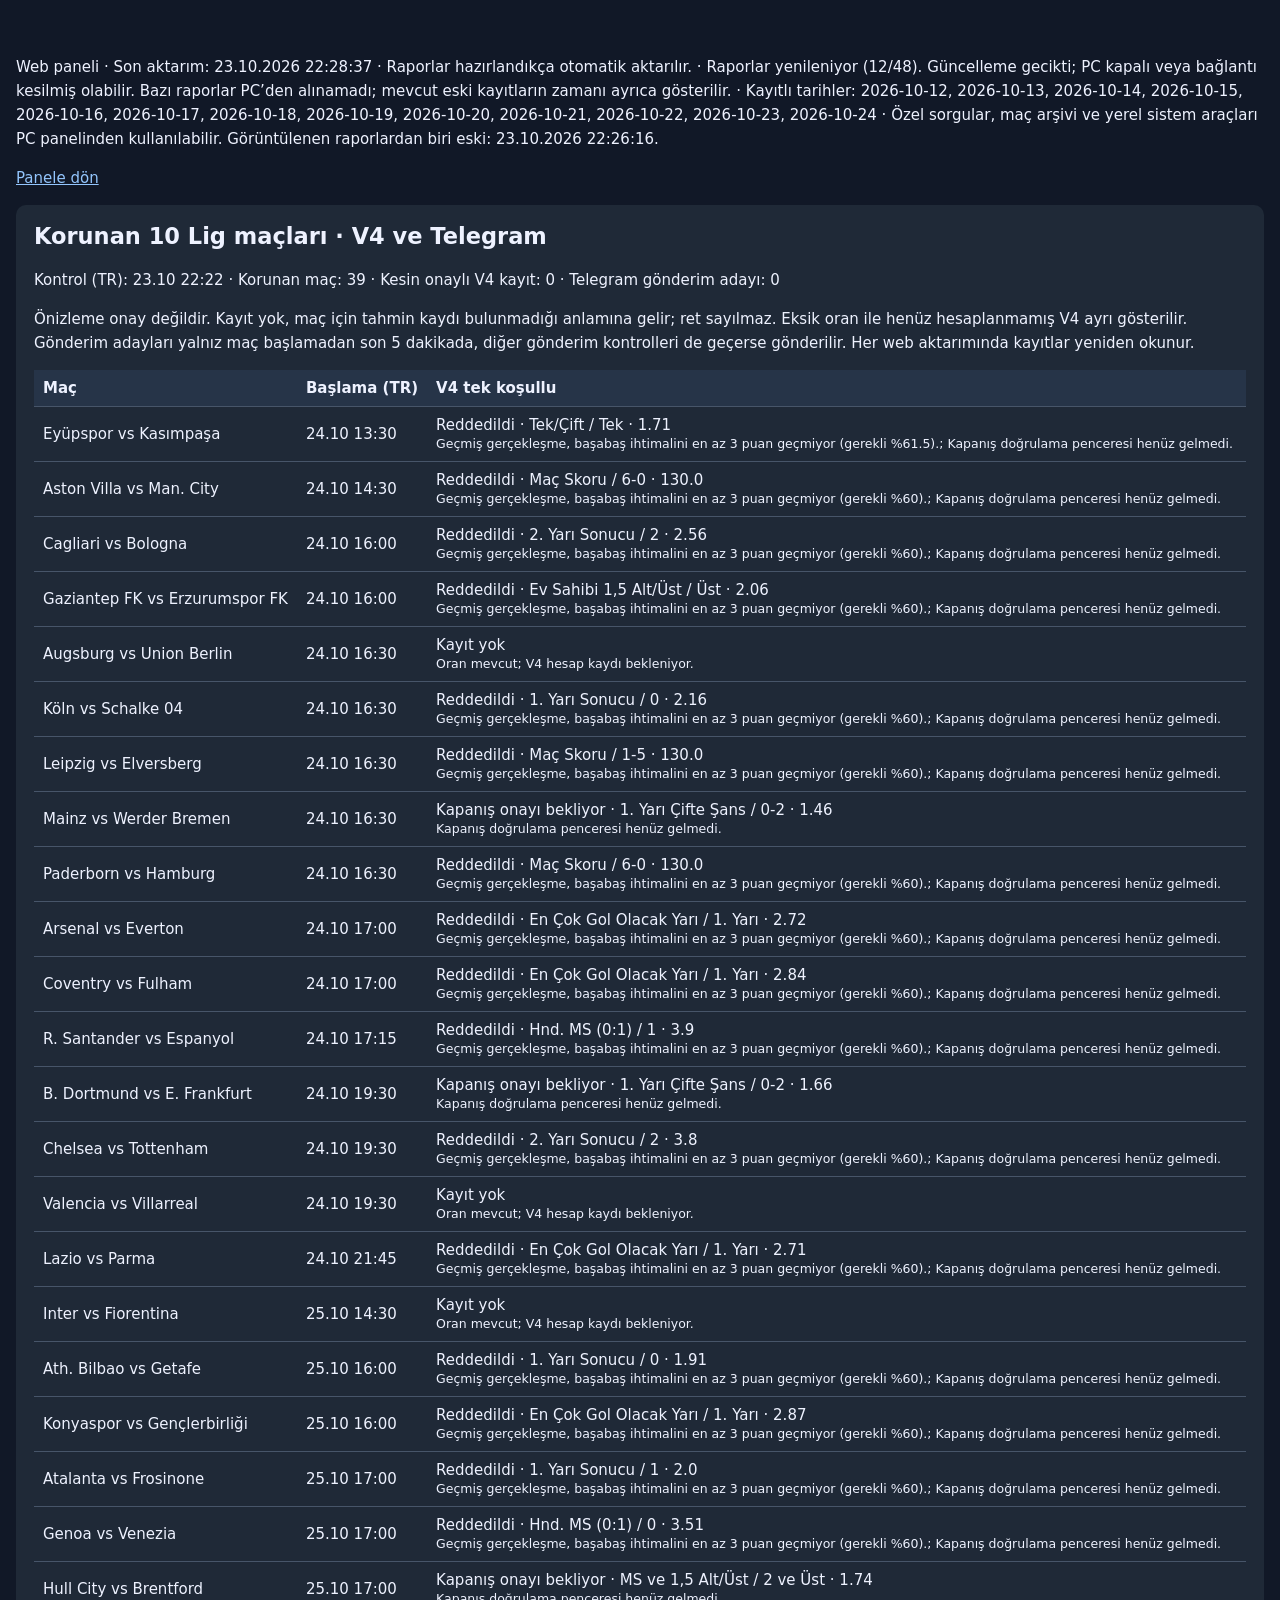
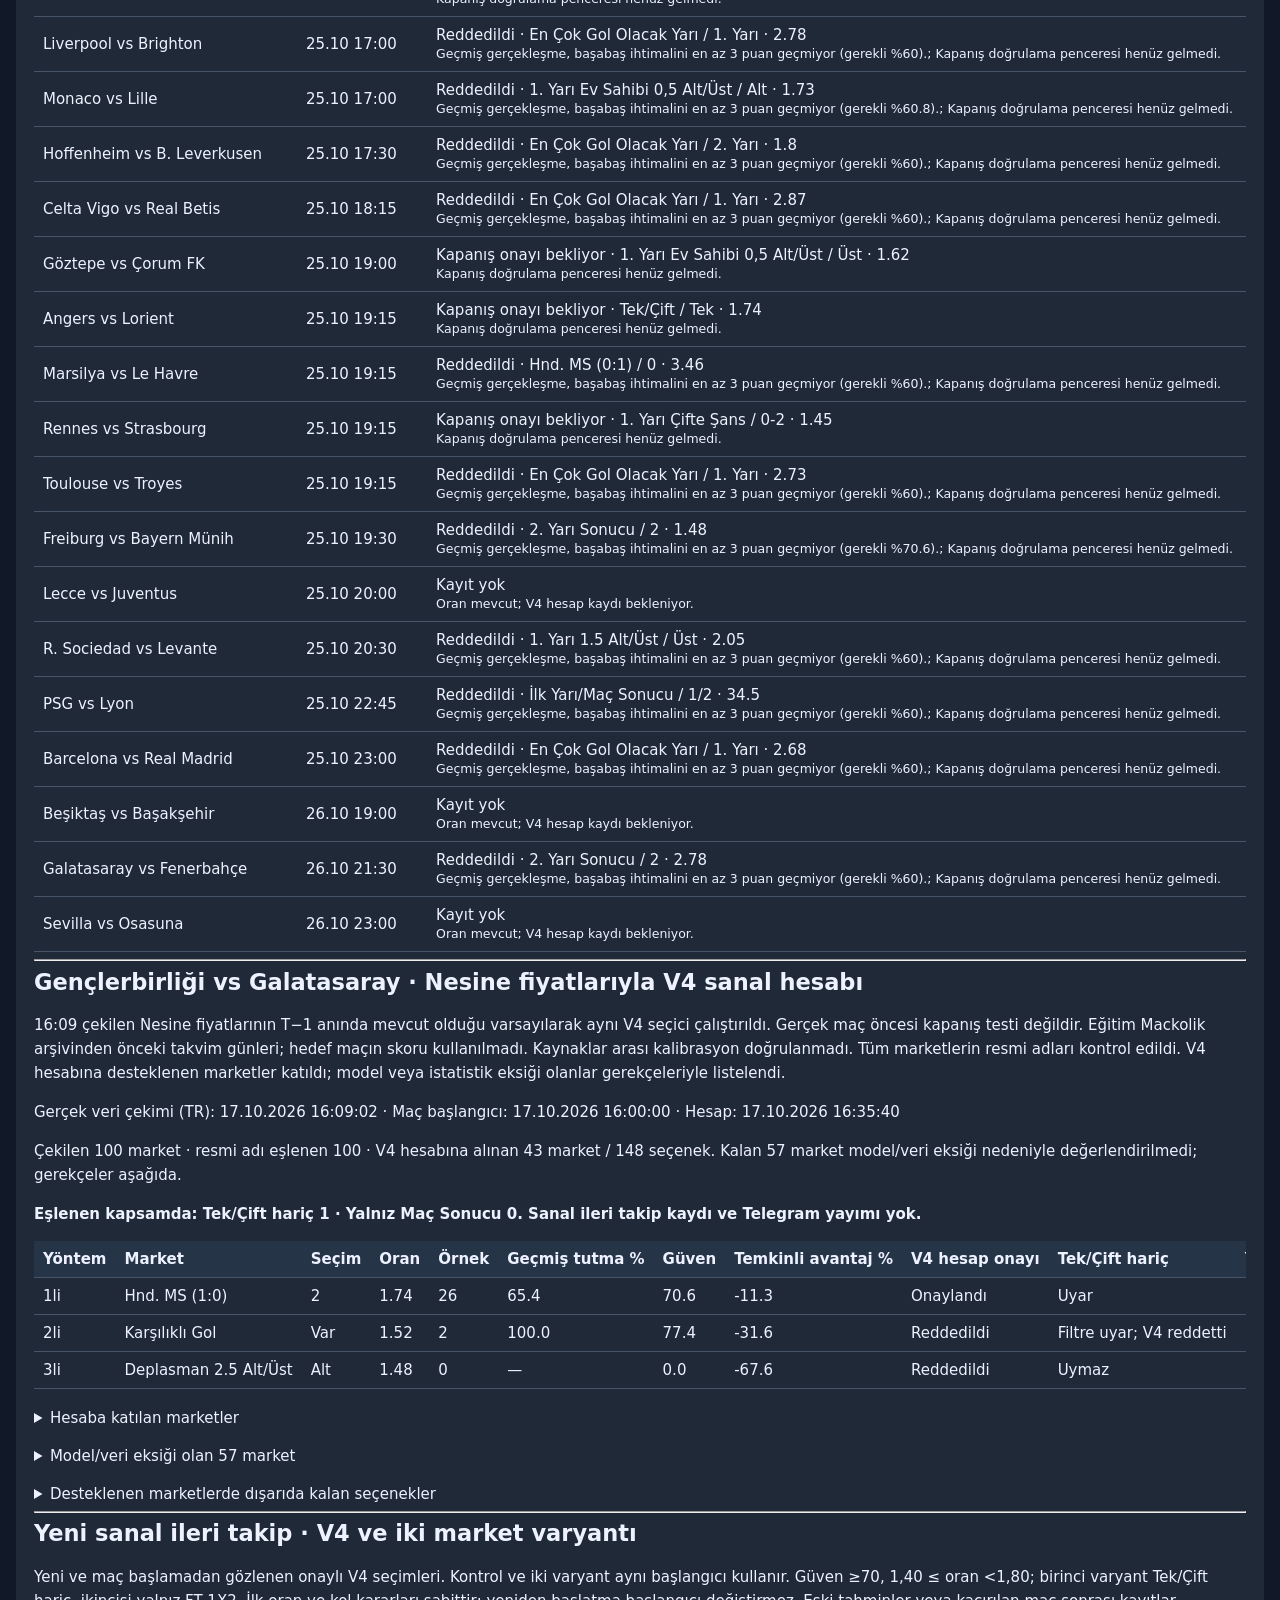
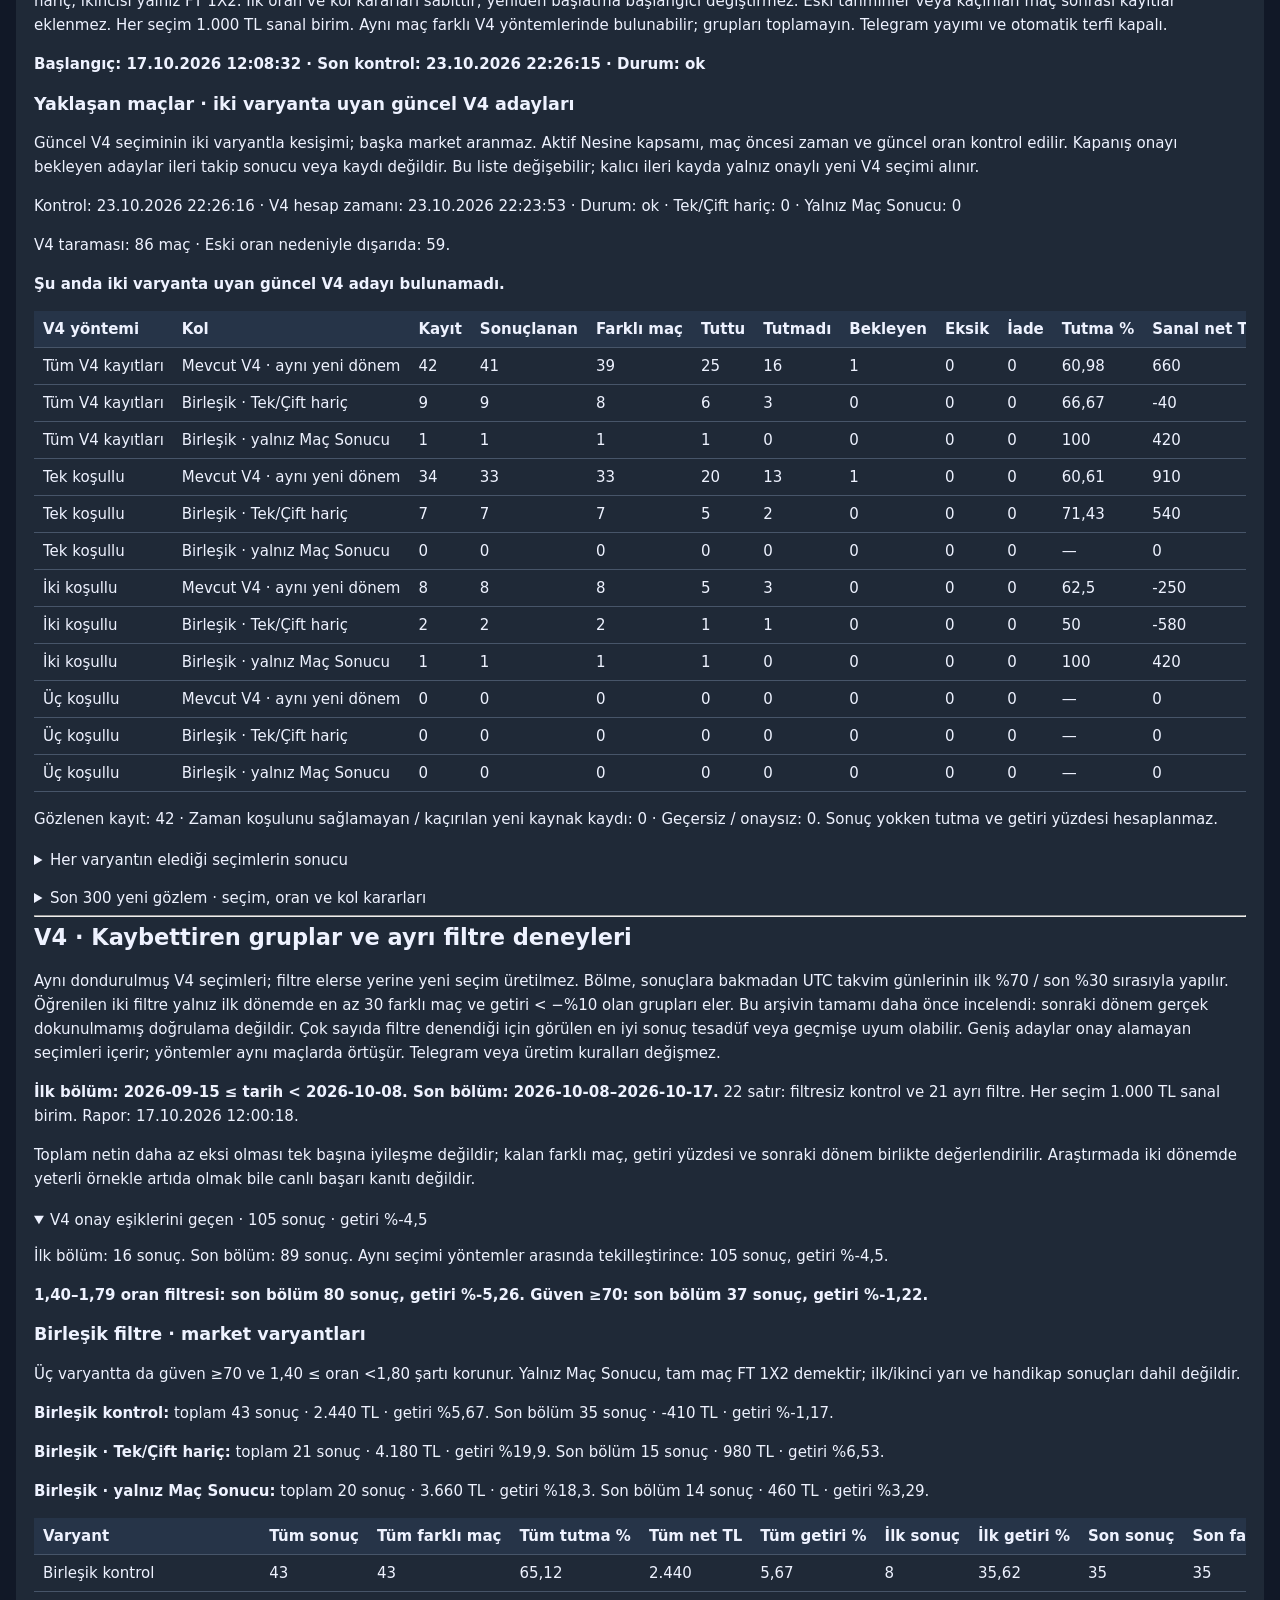
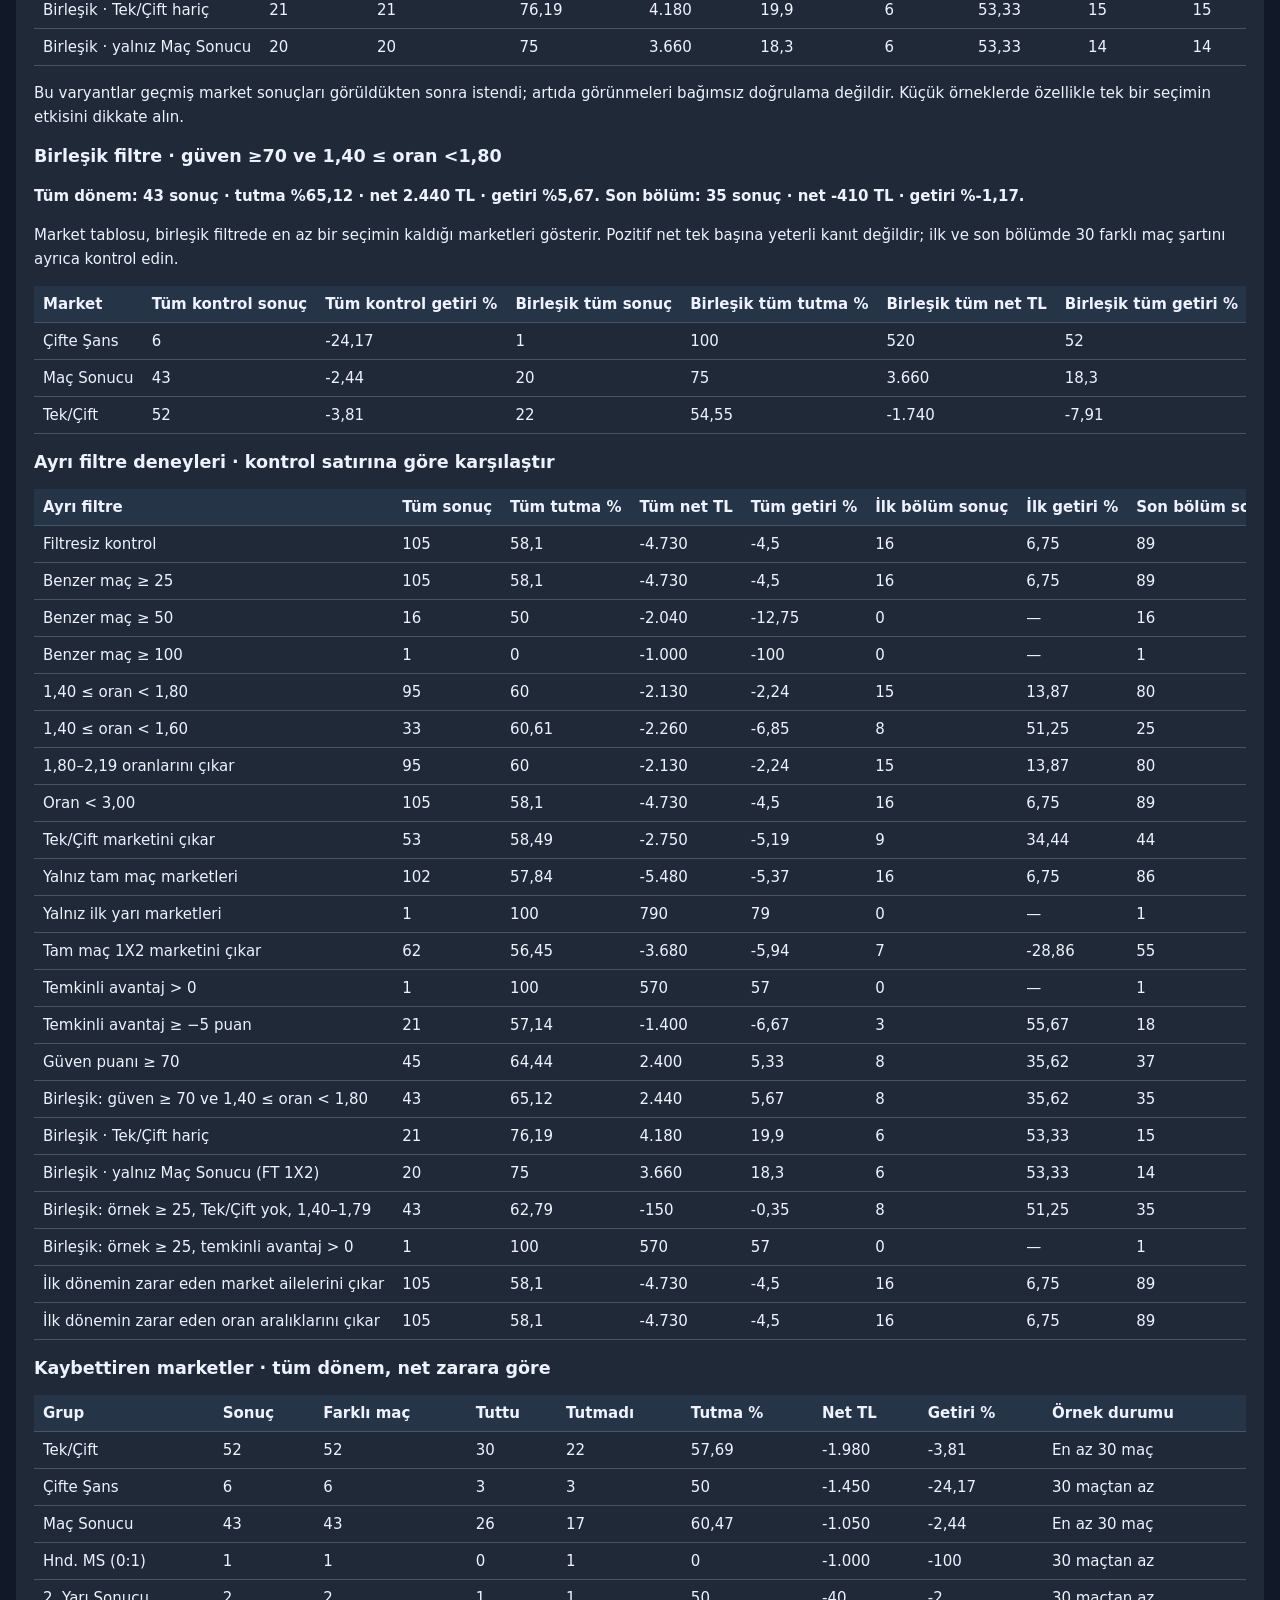
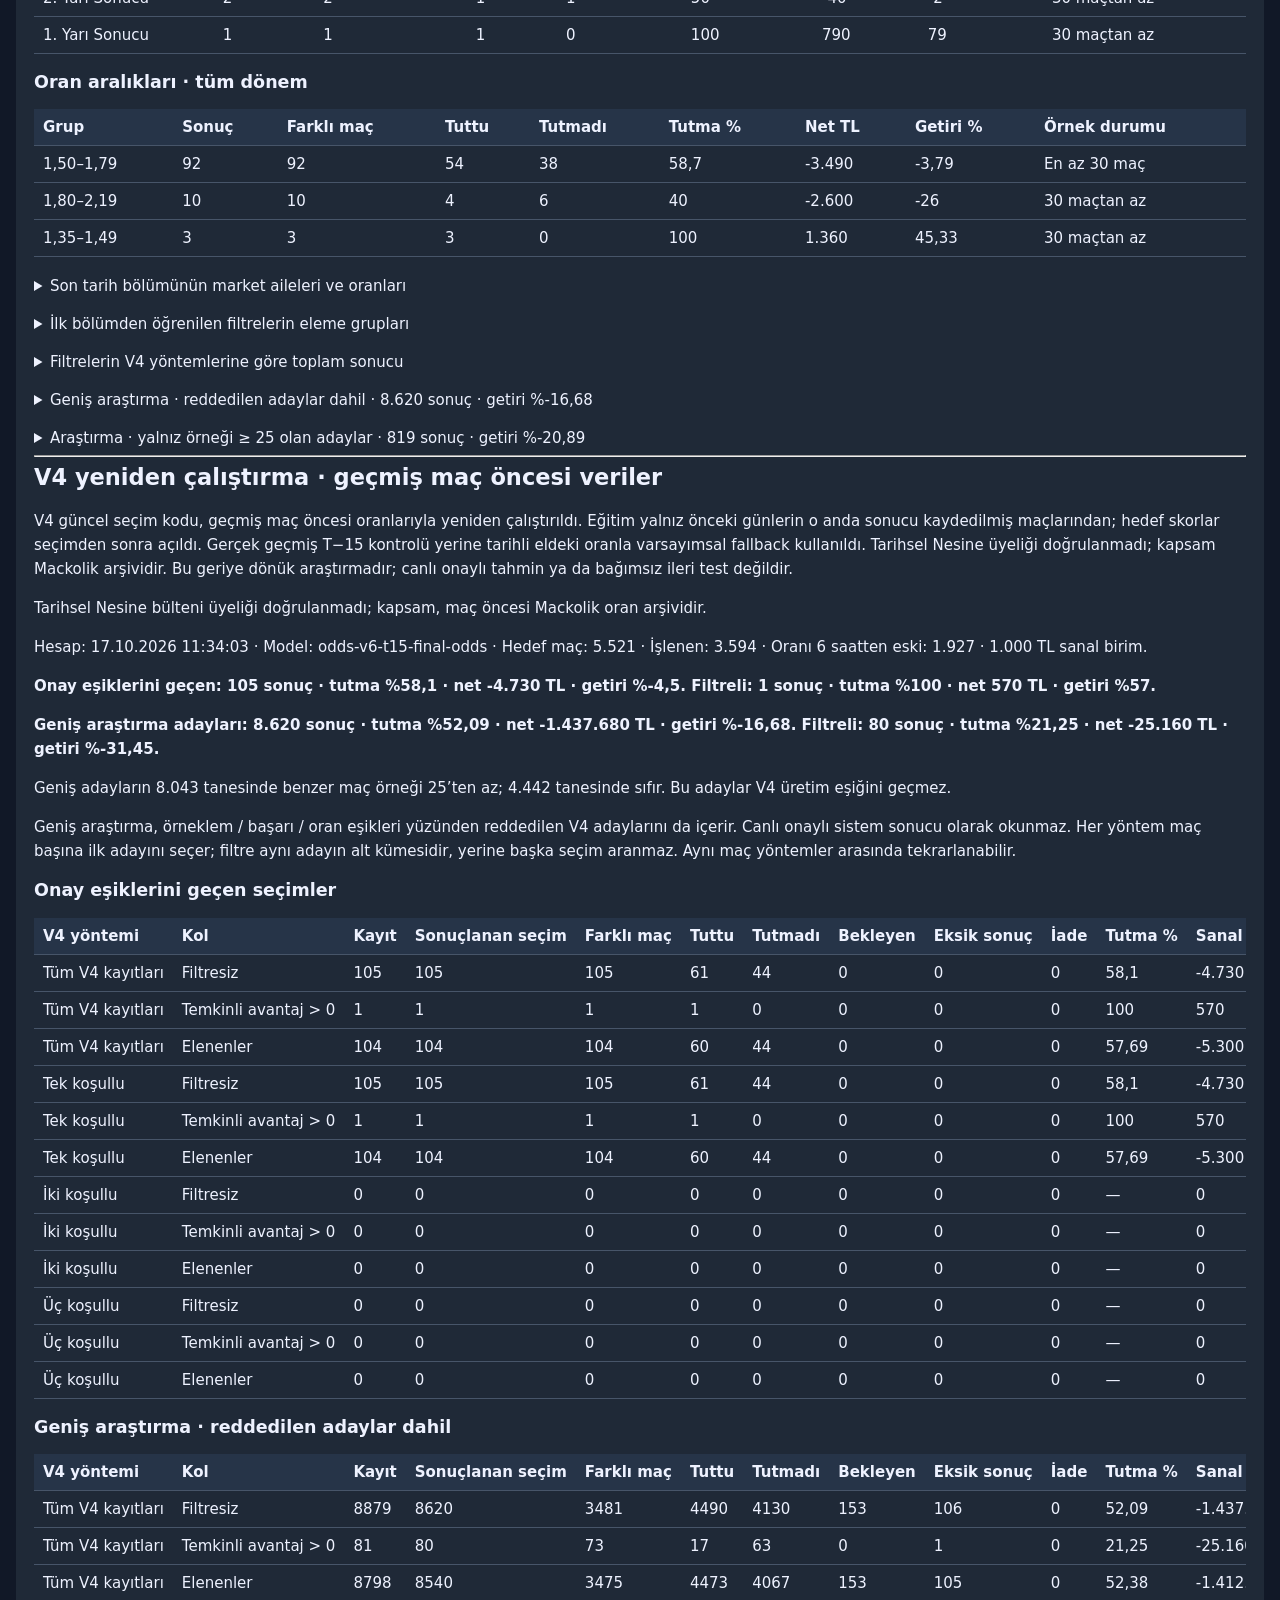
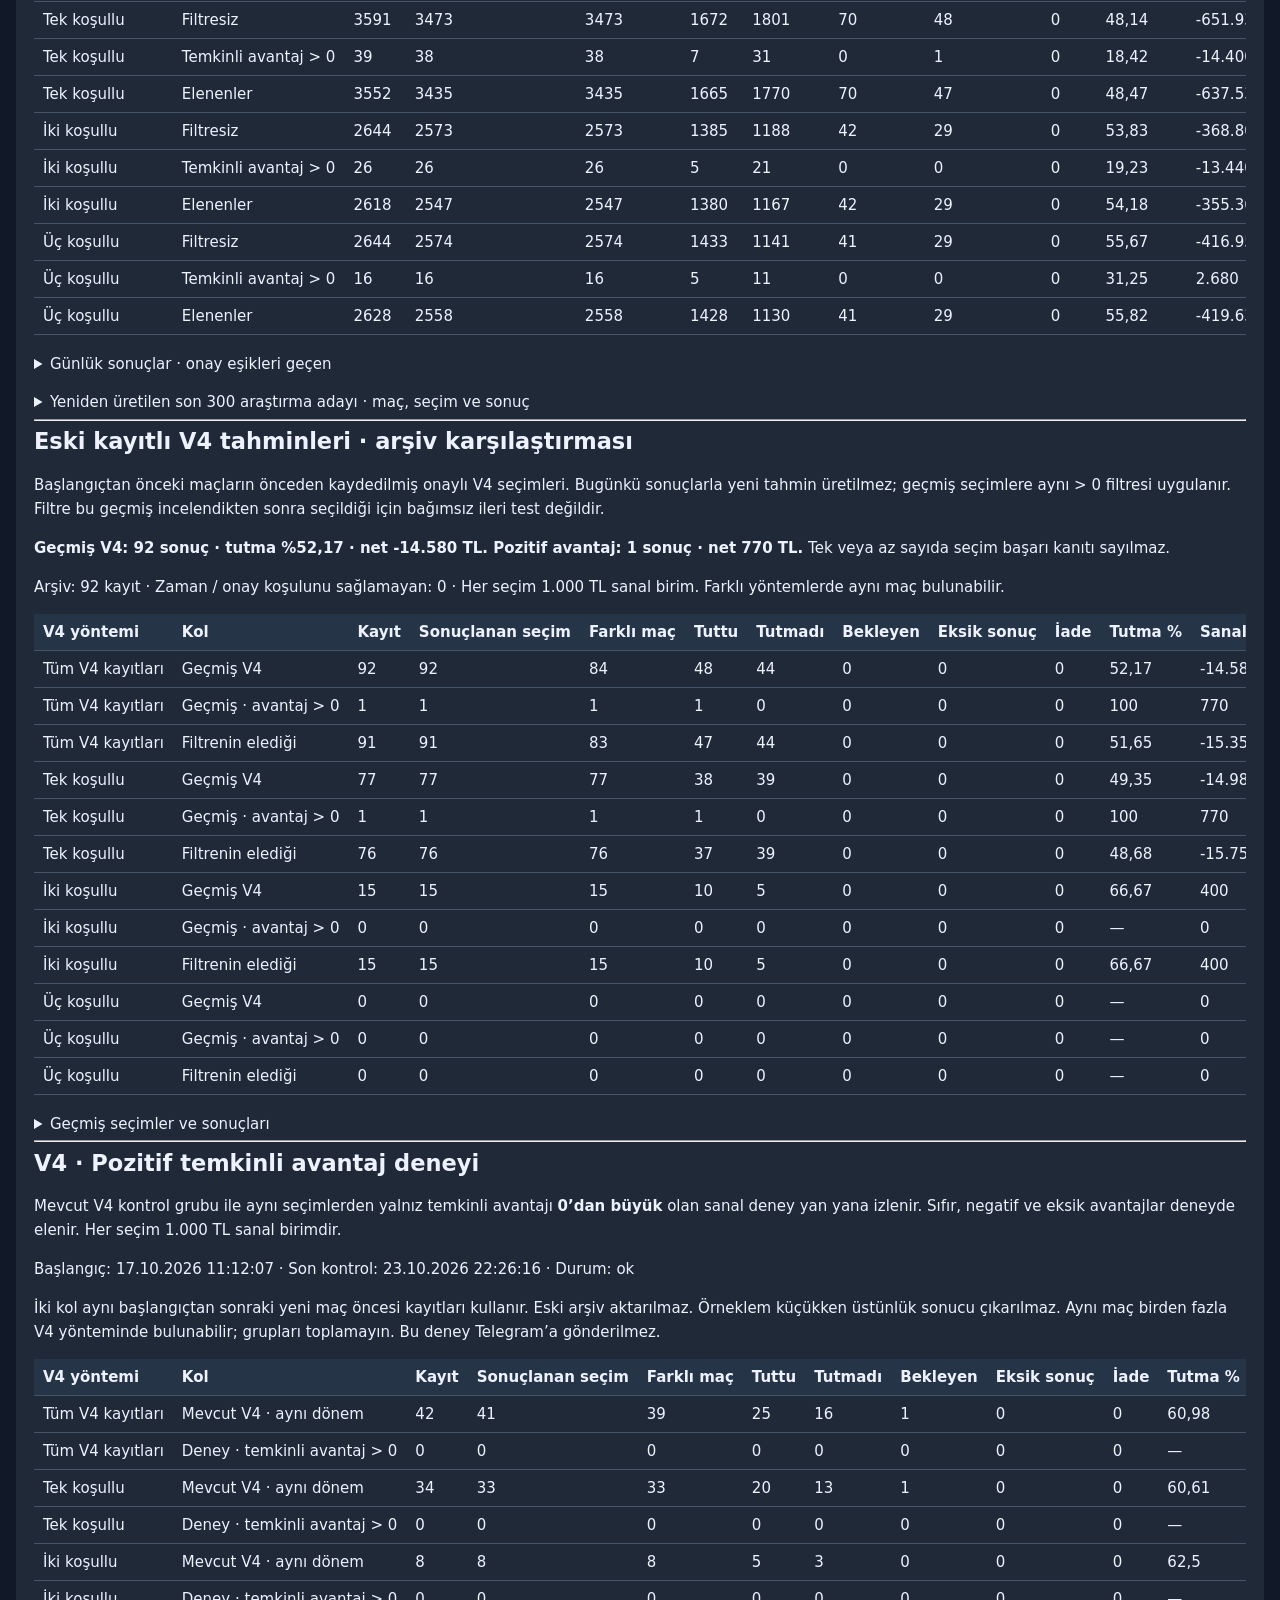
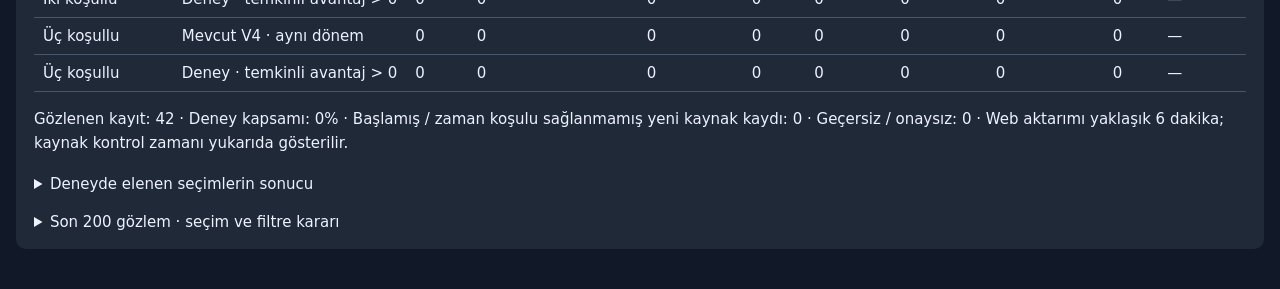
==== commit 767143d6: "Update published panel snapshot" ====
--- a/v4-edge-experiment.html
+++ b/v4-edge-experiment.html
@@ -1,5 +1,5 @@
 <!doctype html><html lang="tr"><head>
-<script src="./web-snapshot.js"></script><meta charset="utf-8"><meta name="viewport" content="width=device-width,initial-scale=1"><title>V4 · Temkinli avantaj deneyi</title><style>body{font:15px system-ui;background:#111827;color:#eef2ff;margin:24px auto;max-width:1500px;padding:16px}a{color:#93c5fd}article{background:#1f2937;padding:18px;border-radius:10px}.scroll{overflow:auto}table{width:100%;border-collapse:collapse}td,th{padding:9px;text-align:left;border-bottom:1px solid #475569;white-space:nowrap}th{background:#263448}p{line-height:1.6}details{margin-top:20px}summary{cursor:pointer}h2{margin-top:0}</style></head><body><p id="web-publication-note" role="status">Son yayımlanan deney verileri yükleniyor…</p><p><a href="./index.html#ahmet">Panele dön</a></p><article id="v4-edge-experiment"><section id="ten-league-telegram"><h2>Korunan 10 Lig maçları · V4 ve Telegram</h2><p>Kontrol (TR): 23.10 21:58 · Korunan maç: 40 · Kesin onaylı V4 kayıt: 0 · Telegram gönderim adayı: 0</p><p>Önizleme onay değildir. Kayıt yok, maç için tahmin kaydı bulunmadığı anlamına gelir; ret sayılmaz. Eksik oran ile henüz hesaplanmamış V4 ayrı gösterilir. Gönderim adayları yalnız maç başlamadan son 5 dakikada, diğer gönderim kontrolleri de geçerse gönderilir. Her web aktarımında kayıtlar yeniden okunur.</p><div class="scroll"><table><thead><tr><th>Maç</th><th>Başlama (TR)</th><th>V4 tek koşullu</th><th>V4 iki koşullu</th><th>Son Mackolik oranı (TR)</th><th>Son oran kontrolü</th><th>Telegram planı</th></tr></thead><tbody><tr><td>Alaves vs Malaga</td><td>23.10 22:00</td><td>Reddedildi · Maç Sonucu / 0 · 3.29<br><small>Geçmiş gerçekleşme, başabaş ihtimalini en az 3 puan geçmiyor (gerekli %60).; Kapanış doğrulama penceresi henüz gelmedi.</small></td><td>Reddedildi · 2.5 Alt/Üst / Alt · 1.55<br><small>Geçmiş gerçekleşme, başabaş ihtimalini en az 3 puan geçmiyor (gerekli %67.5).; Kapanış doğrulama penceresi henüz gelmedi.</small></td><td>23.10 21:54</td><td>Başarılı</td><td>Gönderilmeyecek: onay yok.</td></tr><tr><td>Eyüpspor vs Kasımpaşa</td><td>24.10 13:30</td><td>Reddedildi · Tek/Çift / Tek · 1.71<br><small>Geçmiş gerçekleşme, başabaş ihtimalini en az 3 puan geçmiyor (gerekli %61.5).; Kapanış doğrulama penceresi henüz gelmedi.</small></td><td>Reddedildi · 2. Yarı Sonucu / 2 · 1.77<br><small>Örnek 25 maçtan az.; Kapanış doğrulama penceresi henüz gelmedi.</small></td><td>22.10 20:37</td><td>Henüz tamamlanmadı</td><td>Gönderilmeyecek: onay yok.</td></tr><tr><td>Aston Villa vs Man. City</td><td>24.10 14:30</td><td>Reddedildi · Maç Skoru / 6-0 · 130.0<br><small>Geçmiş gerçekleşme, başabaş ihtimalini en az 3 puan geçmiyor (gerekli %60).; Kapanış doğrulama penceresi henüz gelmedi.</small></td><td>Reddedildi · En Çok Gol Olacak Yarı / 2. Yarı · 1.87<br><small>Örnek 25 maçtan az.; Kapanış doğrulama penceresi henüz gelmedi.</small></td><td>23.10 02:39</td><td>Henüz tamamlanmadı</td><td>Gönderilmeyecek: onay yok.</td></tr><tr><td>Cagliari vs Bologna</td><td>24.10 16:00</td><td>Reddedildi · 2. Yarı Sonucu / 2 · 2.56<br><small>Geçmiş gerçekleşme, başabaş ihtimalini en az 3 puan geçmiyor (gerekli %60).; Kapanış doğrulama penceresi henüz gelmedi.</small></td><td>Reddedildi · 1. Yarı Deplasman 0,5 Alt/Üst / Üst · 1.95<br><small>Örnek 25 maçtan az.; Kapanış doğrulama penceresi henüz gelmedi.</small></td><td>23.10 02:40</td><td>Henüz tamamlanmadı</td><td>Gönderilmeyecek: onay yok.</td></tr><tr><td>Gaziantep FK vs Erzurumspor FK</td><td>24.10 16:00</td><td>Reddedildi · Ev Sahibi 1,5 Alt/Üst / Üst · 2.06<br><small>Geçmiş gerçekleşme, başabaş ihtimalini en az 3 puan geçmiyor (gerekli %60).; Kapanış doğrulama penceresi henüz gelmedi.</small></td><td>Reddedildi · 2.5 Alt/Üst / Alt · 1.54<br><small>Geçmiş gerçekleşme, başabaş ihtimalini en az 3 puan geçmiyor (gerekli %67.9).; Kapanış doğrulama penceresi henüz gelmedi.</small></td><td>22.10 20:38</td><td>Henüz tamamlanmadı</td><td>Gönderilmeyecek: onay yok.</td></tr><tr><td>Augsburg vs Union Berlin</td><td>24.10 16:30</td><td>Kayıt yok<br><small>Oran mevcut; V4 hesap kaydı bekleniyor.</small></td><td>Reddedildi · 1. Yarı Ev Sahibi 0,5 Alt/Üst / Üst · 1.44<br><small>Örnek 25 maçtan az.; Kapanış doğrulama penceresi henüz gelmedi.</small></td><td>23.10 02:43</td><td>Henüz tamamlanmadı</td><td>Gönderilmeyecek: onay yok.</td></tr><tr><td>Köln vs Schalke 04</td><td>24.10 16:30</td><td>Reddedildi · 1. Yarı Sonucu / 0 · 2.16<br><small>Geçmiş gerçekleşme, başabaş ihtimalini en az 3 puan geçmiyor (gerekli %60).; Kapanış doğrulama penceresi henüz gelmedi.</small></td><td>Kapanış onayı bekliyor · Ev Sahibi 1,5 Alt/Üst / Üst · 1.62<br><small>Kapanış doğrulama penceresi henüz gelmedi.</small></td><td>23.10 02:44</td><td>Henüz tamamlanmadı</td><td>Gönderilmeyecek: onay yok.</td></tr><tr><td>Leipzig vs Elversberg</td><td>24.10 16:30</td><td>Reddedildi · Maç Skoru / 1-5 · 130.0<br><small>Geçmiş gerçekleşme, başabaş ihtimalini en az 3 puan geçmiyor (gerekli %60).; Kapanış doğrulama penceresi henüz gelmedi.</small></td><td>Reddedildi · 1. Yarı Sonucu / 1 · 1.62<br><small>Örnek 25 maçtan az.; Kapanış doğrulama penceresi henüz gelmedi.</small></td><td>23.10 02:57</td><td>Henüz tamamlanmadı</td><td>Gönderilmeyecek: onay yok.</td></tr><tr><td>Mainz vs Werder Bremen</td><td>24.10 16:30</td><td>Kapanış onayı bekliyor · 1. Yarı Çifte Şans / 0-2 · 1.46<br><small>Kapanış doğrulama penceresi henüz gelmedi.</small></td><td>Reddedildi · Toplam Gol Aralığı / 2-3 · 1.92<br><small>Örnek 25 maçtan az.; Kapanış doğrulama penceresi henüz gelmedi.</small></td><td>23.10 02:44</td><td>Henüz tamamlanmadı</td><td>Gönderilmeyecek: onay yok.</td></tr><tr><td>Paderborn vs Hamburg</td><td>24.10 16:30</td><td>Reddedildi · Maç Skoru / 6-0 · 130.0<br><small>Geçmiş gerçekleşme, başabaş ihtimalini en az 3 puan geçmiyor (gerekli %60).; Kapanış doğrulama penceresi henüz gelmedi.</small></td><td>Reddedildi · 2.5 Alt/Üst / Üst · 1.4<br><small>Geçmiş gerçekleşme, başabaş ihtimalini en az 3 puan geçmiyor (gerekli %74.4).; Kapanış doğrulama penceresi henüz gelmedi.</small></td><td>22.10 20:40</td><td>Henüz tamamlanmadı</td><td>Gönderilmeyecek: onay yok.</td></tr><tr><td>Arsenal vs Everton</td><td>24.10 17:00</td><td>Reddedildi · En Çok Gol Olacak Yarı / 1. Yarı · 2.72<br><small>Geçmiş gerçekleşme, başabaş ihtimalini en az 3 puan geçmiyor (gerekli %60).; Kapanış doğrulama penceresi henüz gelmedi.</small></td><td>Reddedildi · 2. Yarı Sonucu / 1 · 1.61<br><small>Örnek 25 maçtan az.; Kapanış doğrulama penceresi henüz gelmedi.</small></td><td>23.10 02:47</td><td>Henüz tamamlanmadı</td><td>Gönderilmeyecek: onay yok.</td></tr><tr><td>Coventry vs Fulham</td><td>24.10 17:00</td><td>Reddedildi · En Çok Gol Olacak Yarı / 1. Yarı · 2.84<br><small>Geçmiş gerçekleşme, başabaş ihtimalini en az 3 puan geçmiyor (gerekli %60).; Kapanış doğrulama penceresi henüz gelmedi.</small></td><td>Reddedildi · 1. Yarı Çifte Şans / 1-2 · 1.41<br><small>Örnek 25 maçtan az.; Kapanış doğrulama penceresi henüz gelmedi.</small></td><td>22.10 20:41</td><td>Henüz tamamlanmadı</td><td>Gönderilmeyecek: onay yok.</td></tr><tr><td>R. Santander vs Espanyol</td><td>24.10 17:15</td><td>Reddedildi · Hnd. MS (0:1) / 1 · 3.9<br><small>Geçmiş gerçekleşme, başabaş ihtimalini en az 3 puan geçmiyor (gerekli %60).; Kapanış doğrulama penceresi henüz gelmedi.</small></td><td>Reddedildi · 1. Yarı 1.5 Alt/Üst / Üst · 2.13<br><small>Örnek 25 maçtan az.; Kapanış doğrulama penceresi henüz gelmedi.</small></td><td>23.10 02:48</td><td>Henüz tamamlanmadı</td><td>Gönderilmeyecek: onay yok.</td></tr><tr><td>B. Dortmund vs E. Frankfurt</td><td>24.10 19:30</td><td>Kapanış onayı bekliyor · 1. Yarı Çifte Şans / 0-2 · 1.66<br><small>Kapanış doğrulama penceresi henüz gelmedi.</small></td><td>Reddedildi · 2. Yarı Sonucu / 1 · 1.6<br><small>Örnek 25 maçtan az.; Kapanış doğrulama penceresi henüz gelmedi.</small></td><td>23.10 04:08</td><td>Henüz tamamlanmadı</td><td>Gönderilmeyecek: onay yok.</td></tr><tr><td>Chelsea vs Tottenham</td><td>24.10 19:30</td><td>Reddedildi · 2. Yarı Sonucu / 2 · 3.8<br><small>Geçmiş gerçekleşme, başabaş ihtimalini en az 3 puan geçmiyor (gerekli %60).; Kapanış doğrulama penceresi henüz gelmedi.</small></td><td>Reddedildi · Maç Sonucu / 1 · 1.49<br><small>Geçmiş gerçekleşme, başabaş ihtimalini en az 3 puan geçmiyor (gerekli %70.1).; Kapanış doğrulama penceresi henüz gelmedi.</small></td><td>23.10 02:49</td><td>Henüz tamamlanmadı</td><td>Gönderilmeyecek: onay yok.</td></tr><tr><td>Valencia vs Villarreal</td><td>24.10 19:30</td><td>Kayıt yok<br><small>Oran mevcut; V4 hesap kaydı bekleniyor.</small></td><td>Reddedildi · 2. Yarı Sonucu / 2 · 2.26<br><small>Geçmiş gerçekleşme, başabaş ihtimalini en az 3 puan geçmiyor (gerekli %60).; Kapanış doğrulama penceresi henüz gelmedi.</small></td><td>23.10 03:53</td><td>Henüz tamamlanmadı</td><td>Gönderilmeyecek: onay yok.</td></tr><tr><td>Lazio vs Parma</td><td>24.10 21:45</td><td>Reddedildi · En Çok Gol Olacak Yarı / 1. Yarı · 2.71<br><small>Geçmiş gerçekleşme, başabaş ihtimalini en az 3 puan geçmiyor (gerekli %60).; Kapanış doğrulama penceresi henüz gelmedi.</small></td><td>Reddedildi · Deplasman 0,5 Alt/Üst / Alt · 1.7<br><small>Örnek 25 maçtan az.; Kapanış doğrulama penceresi henüz gelmedi.</small></td><td>23.10 02:50</td><td>Henüz tamamlanmadı</td><td>Gönderilmeyecek: onay yok.</td></tr><tr><td>Inter vs Fiorentina</td><td>25.10 14:30</td><td>Kayıt yok<br><small>Oran mevcut; V4 hesap kaydı bekleniyor.</small></td><td>Reddedildi · Tek/Çift / Tek · 1.69<br><small>Örnek 25 maçtan az.; Kapanış doğrulama penceresi henüz gelmedi.</small></td><td>23.10 19:19</td><td>Henüz tamamlanmadı</td><td>Gönderilmeyecek: onay yok.</td></tr><tr><td>Ath. Bilbao vs Getafe</td><td>25.10 16:00</td><td>Reddedildi · 1. Yarı Sonucu / 0 · 1.91<br><small>Geçmiş gerçekleşme, başabaş ihtimalini en az 3 puan geçmiyor (gerekli %60).; Kapanış doğrulama penceresi henüz gelmedi.</small></td><td>Reddedildi · Maç Sonucu / 1 · 1.43<br><small>Örnek 25 maçtan az.; Kapanış doğrulama penceresi henüz gelmedi.</small></td><td>23.10 20:21</td><td>Henüz tamamlanmadı</td><td>Gönderilmeyecek: onay yok.</td></tr><tr><td>Konyaspor vs Gençlerbirliği</td><td>25.10 16:00</td><td>Reddedildi · En Çok Gol Olacak Yarı / 1. Yarı · 2.87<br><small>Geçmiş gerçekleşme, başabaş ihtimalini en az 3 puan geçmiyor (gerekli %60).; Kapanış doğrulama penceresi henüz gelmedi.</small></td><td>Reddedildi · Maç Sonucu / 1 · 1.68<br><small>Geçmiş gerçekleşme, başabaş ihtimalini en az 3 puan geçmiyor (gerekli %62.5).; Kapanış doğrulama penceresi henüz gelmedi.</small></td><td>23.10 20:30</td><td>Henüz tamamlanmadı</td><td>Gönderilmeyecek: onay yok.</td></tr><tr><td>Atalanta vs Frosinone</td><td>25.10 17:00</td><td>Reddedildi · 1. Yarı Sonucu / 1 · 2.0<br><small>Geçmiş gerçekleşme, başabaş ihtimalini en az 3 puan geçmiyor (gerekli %60).; Kapanış doğrulama penceresi henüz gelmedi.</small></td><td>Reddedildi · Toplam Gol Aralığı / 4-5 · 2.52<br><small>Örnek 25 maçtan az.; Kapanış doğrulama penceresi henüz gelmedi.</small></td><td>23.10 20:38</td><td>Henüz tamamlanmadı</td><td>Gönderilmeyecek: onay yok.</td></tr><tr><td>Genoa vs Venezia</td><td>25.10 17:00</td><td>Reddedildi · Hnd. MS (0:1) / 0 · 3.51<br><small>Geçmiş gerçekleşme, başabaş ihtimalini en az 3 puan geçmiyor (gerekli %60).; Kapanış doğrulama penceresi henüz gelmedi.</small></td><td>Reddedildi · Maç Sonucu / 1 · 1.88<br><small>Geçmiş gerçekleşme, başabaş ihtimalini en az 3 puan geçmiyor (gerekli %60).; Kapanış doğrulama penceresi henüz gelmedi.</small></td><td>23.10 20:41</td><td>Henüz tamamlanmadı</td><td>Gönderilmeyecek: onay yok.</td></tr><tr><td>Hull City vs Brentford</td><td>25.10 17:00</td><td>Kapanış onayı bekliyor · MS ve 1,5 Alt/Üst / 2 ve Üst · 1.74<br><small>Kapanış doğrulama penceresi henüz gelmedi.</small></td><td>Reddedildi · Maç Sonucu / 2 · 1.48<br><small>Örnek 25 maçtan az.; Kapanış doğrulama penceresi henüz gelmedi.</small></td><td>23.10 20:33</td><td>Henüz tamamlanmadı</td><td>Gönderilmeyecek: onay yok.</td></tr><tr><td>Liverpool vs Brighton</td><td>25.10 17:00</td><td>Reddedildi · En Çok Gol Olacak Yarı / 1. Yarı · 2.78<br><small>Geçmiş gerçekleşme, başabaş ihtimalini en az 3 puan geçmiyor (gerekli %60).; Kapanış doğrulama penceresi henüz gelmedi.</small></td><td>Reddedildi · 1. Yarı Ev Sahibi 0,5 Alt/Üst / Üst · 1.54<br><small>Geçmiş gerçekleşme, başabaş ihtimalini en az 3 puan geçmiyor (gerekli %67.9).; Kapanış doğrulama penceresi henüz gelmedi.</small></td><td>23.10 20:35</td><td>Henüz tamamlanmadı</td><td>Gönderilmeyecek: onay yok.</td></tr><tr><td>Monaco vs Lille</td><td>25.10 17:00</td><td>Kayıt yok<br><small>Oran mevcut; V4 hesap kaydı bekleniyor.</small></td><td>Reddedildi · 2.5 Alt/Üst / Üst · 1.61<br><small>Geçmiş gerçekleşme, başabaş ihtimalini en az 3 puan geçmiyor (gerekli %65.1).; Kapanış doğrulama penceresi henüz gelmedi.</small></td><td>23.10 20:44</td><td>Henüz tamamlanmadı</td><td>Gönderilmeyecek: onay yok.</td></tr><tr><td>Hoffenheim vs B. Leverkusen</td><td>25.10 17:30</td><td>Reddedildi · En Çok Gol Olacak Yarı / 2. Yarı · 1.8<br><small>Geçmiş gerçekleşme, başabaş ihtimalini en az 3 puan geçmiyor (gerekli %60).; Kapanış doğrulama penceresi henüz gelmedi.</small></td><td>Reddedildi · Maç Sonucu / 2 · 2.07<br><small>Örnek 25 maçtan az.; Kapanış doğrulama penceresi henüz gelmedi.</small></td><td>23.10 20:47</td><td>Henüz tamamlanmadı</td><td>Gönderilmeyecek: onay yok.</td></tr><tr><td>Celta Vigo vs Real Betis</td><td>25.10 18:15</td><td>Reddedildi · En Çok Gol Olacak Yarı / 1. Yarı · 2.87<br><small>Geçmiş gerçekleşme, başabaş ihtimalini en az 3 puan geçmiyor (gerekli %60).; Kapanış doğrulama penceresi henüz gelmedi.</small></td><td>Reddedildi · Tek/Çift / Çift · 1.62<br><small>Örnek 25 maçtan az.; Kapanış doğrulama penceresi henüz gelmedi.</small></td><td>23.10 20:49</td><td>Henüz tamamlanmadı</td><td>Gönderilmeyecek: onay yok.</td></tr><tr><td>Göztepe vs Çorum FK</td><td>25.10 19:00</td><td>Kapanış onayı bekliyor · 1. Yarı Ev Sahibi 0,5 Alt/Üst / Üst · 1.62<br><small>Kapanış doğrulama penceresi henüz gelmedi.</small></td><td>Reddedildi · 1. Yarı Sonucu / 1 · 2.46<br><small>Geçmiş gerçekleşme, başabaş ihtimalini en az 3 puan geçmiyor (gerekli %60).; Kapanış doğrulama penceresi henüz gelmedi.</small></td><td>23.10 20:51</td><td>Henüz tamamlanmadı</td><td>Gönderilmeyecek: onay yok.</td></tr><tr><td>Angers vs Lorient</td><td>25.10 19:15</td><td>Kapanış onayı bekliyor · Tek/Çift / Tek · 1.74<br><small>Kapanış doğrulama penceresi henüz gelmedi.</small></td><td>Kayıt yok<br><small>Oran mevcut; V4 hesap kaydı bekleniyor.</small></td><td>23.10 21:47</td><td>Henüz tamamlanmadı</td><td>Gönderilmeyecek: onay yok.</td></tr><tr><td>Marsilya vs Le Havre</td><td>25.10 19:15</td><td>Reddedildi · Hnd. MS (0:1) / 0 · 3.46<br><small>Geçmiş gerçekleşme, başabaş ihtimalini en az 3 puan geçmiyor (gerekli %60).; Kapanış doğrulama penceresi henüz gelmedi.</small></td><td>Kapanış onayı bekliyor · 2. Yarı Sonucu / 1 · 1.7<br><small>Kapanış doğrulama penceresi henüz gelmedi.</small></td><td>23.10 21:49</td><td>Henüz tamamlanmadı</td><td>Gönderilmeyecek: onay yok.</td></tr><tr><td>Rennes vs Strasbourg</td><td>25.10 19:15</td><td>Kapanış onayı bekliyor · 1. Yarı Çifte Şans / 0-2 · 1.45<br><small>Kapanış doğrulama penceresi henüz gelmedi.</small></td><td>Reddedildi · 2. Yarı Sonucu / 1 · 1.87<br><small>Örnek 25 maçtan az.; Kapanış doğrulama penceresi henüz gelmedi.</small></td><td>23.10 21:52</td><td>Henüz tamamlanmadı</td><td>Gönderilmeyecek: onay yok.</td></tr><tr><td>Toulouse vs Troyes</td><td>25.10 19:15</td><td>Reddedildi · En Çok Gol Olacak Yarı / 1. Yarı · 2.73<br><small>Geçmiş gerçekleşme, başabaş ihtimalini en az 3 puan geçmiyor (gerekli %60).; Kapanış doğrulama penceresi henüz gelmedi.</small></td><td>Reddedildi · Maç Sonucu / 1 · 1.43<br><small>Geçmiş gerçekleşme, başabaş ihtimalini en az 3 puan geçmiyor (gerekli %72.9).; Kapanış doğrulama penceresi henüz gelmedi.</small></td><td>23.10 21:57</td><td>Henüz tamamlanmadı</td><td>Gönderilmeyecek: onay yok.</td></tr><tr><td>Freiburg vs Bayern Münih</td><td>25.10 19:30</td><td>Reddedildi · 2. Yarı Sonucu / 2 · 1.48<br><small>Geçmiş gerçekleşme, başabaş ihtimalini en az 3 puan geçmiyor (gerekli %70.6).; Kapanış doğrulama penceresi henüz gelmedi.</small></td><td>Reddedildi · MS ve 2,5 Alt/Üst / 2 ve Üst · 1.42<br><small>Örnek 25 maçtan az.; Geçmiş gerçekleşme, başabaş ihtimalini en az 3 puan geçmiyor (gerekli %73.4).; Kapanış doğrulama penceresi henüz gelmedi.</small></td><td>22.10 22:14</td><td>Henüz tamamlanmadı</td><td>Gönderilmeyecek: onay yok.</td></tr><tr><td>Lecce vs Juventus</td><td>25.10 20:00</td><td>Kayıt yok<br><small>Oran mevcut; V4 hesap kaydı bekleniyor.</small></td><td>Reddedildi · Ev Sahibi 0,5 Alt/Üst / Alt · 1.79<br><small>Örnek 25 maçtan az.; Kapanış doğrulama penceresi henüz gelmedi.</small></td><td>22.10 22:15</td><td>Henüz tamamlanmadı</td><td>Gönderilmeyecek: onay yok.</td></tr><tr><td>R. Sociedad vs Levante</td><td>25.10 20:30</td><td>Reddedildi · 1. Yarı 1.5 Alt/Üst / Üst · 2.05<br><small>Geçmiş gerçekleşme, başabaş ihtimalini en az 3 puan geçmiyor (gerekli %60).; Kapanış doğrulama penceresi henüz gelmedi.</small></td><td>Reddedildi · 1. Yarı Sonucu / 1 · 1.92<br><small>Geçmiş gerçekleşme, başabaş ihtimalini en az 3 puan geçmiyor (gerekli %60).; Kapanış doğrulama penceresi henüz gelmedi.</small></td><td>22.10 22:31</td><td>Henüz tamamlanmadı</td><td>Gönderilmeyecek: onay yok.</td></tr><tr><td>PSG vs Lyon</td><td>25.10 22:45</td><td>Reddedildi · İlk Yarı/Maç Sonucu / 1/2 · 34.5<br><small>Geçmiş gerçekleşme, başabaş ihtimalini en az 3 puan geçmiyor (gerekli %60).; Kapanış doğrulama penceresi henüz gelmedi.</small></td><td>Reddedildi · En Çok Gol Olacak Yarı / 2. Yarı · 1.83<br><small>Örnek 25 maçtan az.; Kapanış doğrulama penceresi henüz gelmedi.</small></td><td>22.10 22:32</td><td>Henüz tamamlanmadı</td><td>Gönderilmeyecek: onay yok.</td></tr><tr><td>Barcelona vs Real Madrid</td><td>25.10 23:00</td><td>Reddedildi · En Çok Gol Olacak Yarı / 1. Yarı · 2.68<br><small>Geçmiş gerçekleşme, başabaş ihtimalini en az 3 puan geçmiyor (gerekli %60).; Kapanış doğrulama penceresi henüz gelmedi.</small></td><td>Reddedildi · Maç Sonucu / 1 · 1.43<br><small>Örnek 25 maçtan az.; Geçmiş gerçekleşme, başabaş ihtimalini en az 3 puan geçmiyor (gerekli %72.9).; Kapanış doğrulama penceresi henüz gelmedi.</small></td><td>22.10 22:17</td><td>Henüz tamamlanmadı</td><td>Gönderilmeyecek: onay yok.</td></tr><tr><td>Beşiktaş vs Başakşehir</td><td>26.10 19:00</td><td>Kayıt yok<br><small>Oran mevcut; V4 hesap kaydı bekleniyor.</small></td><td>Reddedildi · Tek/Çift / Tek · 1.69<br><small>Örnek 25 maçtan az.; Kapanış doğrulama penceresi henüz gelmedi.</small></td><td>22.10 22:20</td><td>Henüz tamamlanmadı</td><td>Gönderilmeyecek: onay yok.</td></tr><tr><td>Galatasaray vs Fenerbahçe</td><td>26.10 21:30</td><td>Reddedildi · 2. Yarı Sonucu / 2 · 2.78<br><small>Geçmiş gerçekleşme, başabaş ihtimalini en az 3 puan geçmiyor (gerekli %60).; Kapanış doğrulama penceresi henüz gelmedi.</small></td><td>Reddedildi · Maç Sonucu / 1 · 1.95<br><small>Örnek 25 maçtan az.; Kapanış doğrulama penceresi henüz gelmedi.</small></td><td>22.10 22:20</td><td>Henüz tamamlanmadı</td><td>Gönderilmeyecek: onay yok.</td></tr><tr><td>Sevilla vs Osasuna</td><td>26.10 23:00</td><td>Kayıt yok<br><small>Oran mevcut; V4 hesap kaydı bekleniyor.</small></td><td>Reddedildi · Maç Sonucu / 1 · 1.72<br><small>Geçmiş gerçekleşme, başabaş ihtimalini en az 3 puan geçmiyor (gerekli %61.1).; Kapanış doğrulama penceresi henüz gelmedi.</small></td><td>22.10 22:21</td><td>Henüz tamamlanmadı</td><td>Gönderilmeyecek: onay yok.</td></tr></tbody></table></div><hr></section><section id="v4-nesine-scenario"><h2>Gençlerbirliği vs Galatasaray · Nesine fiyatlarıyla V4 sanal hesabı</h2><p>16:09 çekilen Nesine fiyatlarının T−1 anında mevcut olduğu varsayılarak aynı V4 seçici çalıştırıldı. Gerçek maç öncesi kapanış testi değildir. Eğitim Mackolik arşivinden önceki takvim günleri; hedef maçın skoru kullanılmadı. Kaynaklar arası kalibrasyon doğrulanmadı. Tüm marketlerin resmi adları kontrol edildi. V4 hesabına desteklenen marketler katıldı; model veya istatistik eksiği olanlar gerekçeleriyle listelendi.</p><p>Gerçek veri çekimi (TR): 17.10.2026 16:09:02 · Maç başlangıcı: 17.10.2026 16:00:00 · Hesap: 17.10.2026 16:35:40</p><p>Çekilen 100 market · resmi adı eşlenen 100 · V4 hesabına alınan 43 market / 148 seçenek. Kalan 57 market model/veri eksiği nedeniyle değerlendirilmedi; gerekçeler aşağıda.</p><p><strong>Eşlenen kapsamda: Tek/Çift hariç 1 · Yalnız Maç Sonucu 0. Sanal ileri takip kaydı ve Telegram yayımı yok.</strong></p><div class="scroll"><table><thead><tr><th>Yöntem</th><th>Market</th><th>Seçim</th><th>Oran</th><th>Örnek</th><th>Geçmiş tutma %</th><th>Güven</th><th>Temkinli avantaj %</th><th>V4 hesap onayı</th><th>Tek/Çift hariç</th><th>Yalnız MS</th><th>Ret nedenleri</th></tr></thead><tbody><tr><td>1li</td><td>Hnd. MS (1:0)</td><td>2</td><td>1.74</td><td>26</td><td>65.4</td><td>70.6</td><td>-11.3</td><td>Onaylandı</td><td>Uyar</td><td>Uymaz</td><td></td></tr><tr><td>2li</td><td>Karşılıklı Gol</td><td>Var</td><td>1.52</td><td>2</td><td>100.0</td><td>77.4</td><td>-31.6</td><td>Reddedildi</td><td>Filtre uyar; V4 reddetti</td><td>Uymaz</td><td>Örnek 25 maçtan az.</td></tr><tr><td>3li</td><td>Deplasman 2.5 Alt/Üst</td><td>Alt</td><td>1.48</td><td>0</td><td>—</td><td>0.0</td><td>-67.6</td><td>Reddedildi</td><td>Uymaz</td><td>Uymaz</td><td>Örnek 25 maçtan az.; Geçmiş gerçekleşme, başabaş ihtimalini en az 3 puan geçmiyor (gerekli %70.6).</td></tr></tbody></table></div><details><summary>Hesaba katılan marketler</summary><ul><li>Maç Sonucu (kod 1)</li><li>Hnd. MS (1:0) (kod 268)</li><li>Hnd. MS (0:1) (kod 268)</li><li>1. Yarı Karşılıklı Gol (kod 452)</li><li>Deplasman Gol Yemeden Kazanır (kod 590)</li><li>Maç Sonucu ve 1,5 Alt/Üst (kod 342)</li><li>1. Yarı Tek/Çift (kod 450)</li><li>1. Yarı 1.5 Alt/Üst (kod 14)</li><li>Hnd. MS (2:0) (kod 268)</li><li>Ev Sahibi Her İki Yarıyı da Kazanır (kod 591)</li><li>Ev Sahibi 2.5 Alt/Üst (kod 326)</li><li>1. Yarı Deplasman 0.5 Alt/Üst (kod 457)</li><li>3.5 Alt/Üst (kod 13)</li><li>En Çok Gol Olacak Yarı (kod 48)</li><li>Maç Sonucu ve 4.5 Alt/Üst (kod 272)</li><li>1. Yarı Sonucu (kod 7)</li><li>Deplasman 1.5 Alt/Üst (kod 29)</li><li>Deplasman 3.5 Alt/Üst (kod 329)</li><li>Ev Sahibi Gol Yemeden Kazanır (kod 589)</li><li>2. Yarı Sonucu (kod 9)</li><li>Maç Skoru (kod 777)</li><li>Ev Sahibi 0.5 Alt/Üst (kod 212)</li><li>Karşılıklı Gol (kod 38)</li><li>1.Y Sonucu ve 1.Y 1.5 Alt/Üst (kod 459)</li><li>1. Yarı Ev Sahibi 0.5 Alt/Üst (kod 455)</li><li>Maç Sonucu ve 2,5 Alt/Üst (kod 343)</li><li>1.5 Alt/Üst (kod 11)</li><li>Çifte Şans (kod 3)</li><li>İlk Yarı/Maç Sonucu (kod 5)</li><li>4.5 Alt/Üst (kod 155)</li><li>1. Yarı Skoru (kod 779)</li><li>1. Yarı 2.5 Alt/Üst (kod 15)</li><li>Maç Sonucu ve 3.5 Alt/Üst (kod 272)</li><li>5.5 Alt/Üst (kod 155)</li><li>1. Yarı Çifte Şans (kod 8)</li><li>Deplasman Her İki Yarıyı da Kazanır (kod 592)</li><li>2.5 Alt/Üst (kod 12)</li><li>Toplam Gol Aralığı (kod 43)</li><li>2. Yarı Karşılıklı Gol (kod 599)</li><li>Tek/Çift (kod 49)</li><li>Ev Sahibi 1.5 Alt/Üst (kod 20)</li><li>Deplasman 2.5 Alt/Üst (kod 328)</li><li>1. Yarı 0.5 Alt/Üst (kod 209)</li></ul></details><details><summary>Model/veri eksiği olan 57 market</summary><div class="scroll"><table><thead><tr><th>Kod</th><th>Resmi market adı</th><th>Neden hesaplanmadı?</th><th>Seçenek</th></tr></thead><tbody><tr><td>414</td><td>Maç Sonucu ve Karşılıklı Gol</td><td>Market adı eşlendi; mevcut V4 bu bileşik market için geçmiş oran modeli içermiyor.</td><td>6</td></tr><tr><td>587</td><td>Deplasman Hangi Yarıda Daha Çok Gol Atar?</td><td>Market adı eşlendi; mevcut V4 bu bileşik market için geçmiş oran modeli içermiyor.</td><td>3</td></tr><tr><td>584</td><td>Ev Sahibi Herhangi Bir Yarıyı Kazanır</td><td>Market adı eşlendi; mevcut V4 bu bileşik market için geçmiş oran modeli içermiyor.</td><td>2</td></tr><tr><td>528</td><td>Her İki Yarıda da 0.0 Alt</td><td>Market adı eşlendi; mevcut V4 bu bileşik market için geçmiş oran modeli içermiyor.</td><td>2</td></tr><tr><td>291</td><td>İlk Golü Hangi Takım Atar?</td><td>Oyuncu/olay istatistikleri veya özel seçenek modeli arşivde yok.</td><td>3</td></tr><tr><td>588</td><td>Hangi Takım Kaç Farkla Kazanır?</td><td>Oyuncu/olay istatistikleri veya özel seçenek modeli arşivde yok.</td><td>7</td></tr><tr><td>296</td><td>Deplasman İki Yarıda da Gol</td><td>Market adı eşlendi; mevcut V4 bu bileşik market için geçmiş oran modeli içermiyor.</td><td>2</td></tr><tr><td>586</td><td>Ev Sahibi Hangi Yarıda Daha Çok Gol Atar?</td><td>Market adı eşlendi; mevcut V4 bu bileşik market için geçmiş oran modeli içermiyor.</td><td>3</td></tr><tr><td>446</td><td>2,5 Alt/Üst ve Karşılıklı Gol</td><td>Market adı eşlendi; mevcut V4 bu bileşik market için geçmiş oran modeli içermiyor.</td><td>4</td></tr><tr><td>571</td><td>İlk Yarı / Maç Skoru</td><td>Market adı eşlendi; mevcut V4 bu bileşik market için geçmiş oran modeli içermiyor.</td><td>46</td></tr><tr><td>295</td><td>Ev Sahibi İki Yarıda da Gol</td><td>Market adı eşlendi; mevcut V4 bu bileşik market için geçmiş oran modeli içermiyor.</td><td>2</td></tr><tr><td>416</td><td>1. Yarı Sonucu ve 1. Yarı Karşılıklı Gol</td><td>Market adı eşlendi; mevcut V4 bu bileşik market için geçmiş oran modeli içermiyor.</td><td>6</td></tr><tr><td>801</td><td>1. Yarı / 2. Yarı Karşılıklı Gol</td><td>Market adı eşlendi; mevcut V4 bu bileşik market için geçmiş oran modeli içermiyor.</td><td>4</td></tr><tr><td>585</td><td>Deplasman Herhangi Bir Yarıyı Kazanır</td><td>Market adı eşlendi; mevcut V4 bu bileşik market için geçmiş oran modeli içermiyor.</td><td>2</td></tr><tr><td>529</td><td>Her İki Yarı da 0.0 Üst</td><td>Market adı eşlendi; mevcut V4 bu bileşik market için geçmiş oran modeli içermiyor.</td><td>2</td></tr><tr><td>299</td><td>Korner Tek/Çift</td><td>Korner geçmişi ve seçenek bazlı kalibrasyon yok.</td><td>2</td></tr><tr><td>798</td><td>Korner Handikap (3.5)</td><td>Korner geçmişi ve seçenek bazlı kalibrasyon yok.</td><td>2</td></tr><tr><td>216</td><td>9.5 Korner Alt/Üst</td><td>Korner geçmişi ve seçenek bazlı kalibrasyon yok.</td><td>2</td></tr><tr><td>218</td><td>1. Yarı 4.5 Korner Alt/Üst</td><td>Korner geçmişi ve seçenek bazlı kalibrasyon yok.</td><td>2</td></tr><tr><td>798</td><td>Korner Handikap (2.5)</td><td>Korner geçmişi ve seçenek bazlı kalibrasyon yok.</td><td>2</td></tr><tr><td>798</td><td>Korner Handikap (1.5)</td><td>Korner geçmişi ve seçenek bazlı kalibrasyon yok.</td><td>2</td></tr><tr><td>218</td><td>1. Yarı 3.5 Korner Alt/Üst</td><td>Korner geçmişi ve seçenek bazlı kalibrasyon yok.</td><td>2</td></tr><tr><td>216</td><td>7.5 Korner Alt/Üst</td><td>Korner geçmişi ve seçenek bazlı kalibrasyon yok.</td><td>2</td></tr><tr><td>702</td><td>Oyuncu İlk Golü Atar</td><td>Oyuncu/olay istatistikleri veya özel seçenek modeli arşivde yok.</td><td>51</td></tr><tr><td>224</td><td>İlk Korner</td><td>Korner geçmişi ve seçenek bazlı kalibrasyon yok.</td><td>3</td></tr><tr><td>701</td><td>Oyuncu Gol Atar</td><td>Oyuncu/olay istatistikleri veya özel seçenek modeli arşivde yok.</td><td>51</td></tr><tr><td>340</td><td>1. Yarı Korner Aralığı</td><td>Korner geçmişi ve seçenek bazlı kalibrasyon yok.</td><td>3</td></tr><tr><td>799</td><td>1. Yarı Korner Handikap  (1.5)</td><td>Korner geçmişi ve seçenek bazlı kalibrasyon yok.</td><td>2</td></tr><tr><td>602</td><td>Deplasman 5.5 Korner Alt/Üst</td><td>Korner geçmişi ve seçenek bazlı kalibrasyon yok.</td><td>2</td></tr><tr><td>216</td><td>8.5 Korner Alt/Üst</td><td>Korner geçmişi ve seçenek bazlı kalibrasyon yok.</td><td>2</td></tr><tr><td>338</td><td>Toplam Korner Aralığı</td><td>Korner geçmişi ve seçenek bazlı kalibrasyon yok.</td><td>3</td></tr><tr><td>601</td><td>Ev Sahibi 3.5 Korner Alt/Üst</td><td>Korner geçmişi ve seçenek bazlı kalibrasyon yok.</td><td>2</td></tr><tr><td>218</td><td>1. Yarı 5.5 Korner Alt/Üst</td><td>Korner geçmişi ve seçenek bazlı kalibrasyon yok.</td><td>2</td></tr><tr><td>216</td><td>10.5 Korner Alt/Üst</td><td>Korner geçmişi ve seçenek bazlı kalibrasyon yok.</td><td>2</td></tr><tr><td>216</td><td>11.5 Korner Alt/Üst</td><td>Korner geçmişi ve seçenek bazlı kalibrasyon yok.</td><td>2</td></tr><tr><td>222</td><td>1. Yarı En Çok Korner</td><td>Korner geçmişi ve seçenek bazlı kalibrasyon yok.</td><td>3</td></tr><tr><td>220</td><td>En Çok Korner</td><td>Korner geçmişi ve seçenek bazlı kalibrasyon yok.</td><td>3</td></tr><tr><td>805</td><td>Takım Şut</td><td>Oyuncu/olay istatistikleri veya özel seçenek modeli arşivde yok.</td><td>20</td></tr><tr><td>806</td><td>Takım İsabetli Şut</td><td>Oyuncu/olay istatistikleri veya özel seçenek modeli arşivde yok.</td><td>19</td></tr><tr><td>807</td><td>Takım Faul</td><td>Oyuncu/olay istatistikleri veya özel seçenek modeli arşivde yok.</td><td>19</td></tr><tr><td>808</td><td>Takım Ofsayt</td><td>Oyuncu/olay istatistikleri veya özel seçenek modeli arşivde yok.</td><td>12</td></tr><tr><td>872</td><td>Takım Taç Atışı</td><td>Oyuncu/olay istatistikleri veya özel seçenek modeli arşivde yok.</td><td>21</td></tr><tr><td>871</td><td>Takım Kale Vuruşu</td><td>Oyuncu/olay istatistikleri veya özel seçenek modeli arşivde yok.</td><td>22</td></tr><tr><td>765</td><td>Oyuncu Gol Atar veya Asist Yapar (Uzt. Dahil)</td><td>Oyuncu/olay istatistikleri veya özel seçenek modeli arşivde yok.</td><td>12</td></tr><tr><td>713</td><td>Oyuncu Gol Atar ve Asist Yapar (Uzt. Dahil)</td><td>Oyuncu/olay istatistikleri veya özel seçenek modeli arşivde yok.</td><td>11</td></tr><tr><td>712</td><td>Oyuncu Asist Yapar (Uzt. Dahil)</td><td>Oyuncu/olay istatistikleri veya özel seçenek modeli arşivde yok.</td><td>13</td></tr><tr><td>802</td><td>Oyuncu Gol Atar Çifte Şans (Uzt. Dahil)</td><td>Oyuncu/olay istatistikleri veya özel seçenek modeli arşivde yok.</td><td>9</td></tr><tr><td>703</td><td>Oyuncu Her İki Yarıda da Gol Atar (Uzt. Dahil)</td><td>Oyuncu/olay istatistikleri veya özel seçenek modeli arşivde yok.</td><td>9</td></tr><tr><td>707</td><td>Oyuncu Ceza Sahası Dışından Gol Atar (Uzt. Dahil)</td><td>Oyuncu/olay istatistikleri veya özel seçenek modeli arşivde yok.</td><td>11</td></tr><tr><td>706</td><td>Oyuncu Kafa ile Gol Atar (Uzt. Dahil)</td><td>Oyuncu/olay istatistikleri veya özel seçenek modeli arşivde yok.</td><td>12</td></tr><tr><td>704</td><td>Oyuncu Hat-trick Yapar (Uzt. Dahil)</td><td>Oyuncu/olay istatistikleri veya özel seçenek modeli arşivde yok.</td><td>9</td></tr><tr><td>890</td><td>Oyuncu 2+ Gol Atar (Uzt. Dahil)</td><td>Oyuncu/olay istatistikleri veya özel seçenek modeli arşivde yok.</td><td>11</td></tr><tr><td>740</td><td>Oyuncu Şut Çeker (Uzt. Dahil)</td><td>Oyuncu/olay istatistikleri veya özel seçenek modeli arşivde yok.</td><td>21</td></tr><tr><td>714</td><td>Oyuncu Kaleyi Bulan Şut Çeker (Uzt. Dahil)</td><td>Oyuncu/olay istatistikleri veya özel seçenek modeli arşivde yok.</td><td>26</td></tr><tr><td>803</td><td>Kaleci En Az Kaç Kurtarış Yapar? (Uzt. Dahil)</td><td>Oyuncu/olay istatistikleri veya özel seçenek modeli arşivde yok.</td><td>9</td></tr><tr><td>716</td><td>Karşılaşma Özel Bahisleri</td><td>Oyuncu/olay istatistikleri veya özel seçenek modeli arşivde yok.</td><td>22</td></tr><tr><td>885</td><td>Karşılaşma Kombo Bahisleri</td><td>Korner geçmişi ve seçenek bazlı kalibrasyon yok.</td><td>7</td></tr></tbody></table></div></details><details><summary>Desteklenen marketlerde dışarıda kalan seçenekler</summary><ul><li>268 · 2: Oran 1,00 veya altında; V4 için geçersiz.</li><li>591 · Hayır: Oran 1,00 veya altında; V4 için geçersiz.</li><li>326 · Alt: Oran 1,00 veya altında; V4 için geçersiz.</li><li>589 · Hayır: Oran 1,00 veya altında; V4 için geçersiz.</li><li>777 · diğer: Skor dışı kalan diğer seçeneği mevcut skor modeli desteklemiyor.</li><li>11 · Üst: Oran 1,00 veya altında; V4 için geçersiz.</li><li>3 · 1-2: Oran 1,00 veya altında; V4 için geçersiz.</li><li>3 · 0-2: Oran 1,00 veya altında; V4 için geçersiz.</li><li>779 · diğer: Skor dışı kalan diğer seçeneği mevcut skor modeli desteklemiyor.</li><li>155 · Alt: Oran 1,00 veya altında; V4 için geçersiz.</li><li>8 · 0-2: Oran 1,00 veya altında; V4 için geçersiz.</li></ul></details><hr></section>
+<script src="./web-snapshot.js"></script><meta charset="utf-8"><meta name="viewport" content="width=device-width,initial-scale=1"><title>V4 · Temkinli avantaj deneyi</title><style>body{font:15px system-ui;background:#111827;color:#eef2ff;margin:24px auto;max-width:1500px;padding:16px}a{color:#93c5fd}article{background:#1f2937;padding:18px;border-radius:10px}.scroll{overflow:auto}table{width:100%;border-collapse:collapse}td,th{padding:9px;text-align:left;border-bottom:1px solid #475569;white-space:nowrap}th{background:#263448}p{line-height:1.6}details{margin-top:20px}summary{cursor:pointer}h2{margin-top:0}</style></head><body><p id="web-publication-note" role="status">Son yayımlanan deney verileri yükleniyor…</p><p><a href="./index.html#ahmet">Panele dön</a></p><article id="v4-edge-experiment"><section id="ten-league-telegram"><h2>Korunan 10 Lig maçları · V4 ve Telegram</h2><p>Kontrol (TR): 23.10 22:22 · Korunan maç: 39 · Kesin onaylı V4 kayıt: 0 · Telegram gönderim adayı: 0</p><p>Önizleme onay değildir. Kayıt yok, maç için tahmin kaydı bulunmadığı anlamına gelir; ret sayılmaz. Eksik oran ile henüz hesaplanmamış V4 ayrı gösterilir. Gönderim adayları yalnız maç başlamadan son 5 dakikada, diğer gönderim kontrolleri de geçerse gönderilir. Her web aktarımında kayıtlar yeniden okunur.</p><div class="scroll"><table><thead><tr><th>Maç</th><th>Başlama (TR)</th><th>V4 tek koşullu</th><th>V4 iki koşullu</th><th>Son Mackolik oranı (TR)</th><th>Son oran kontrolü</th><th>Telegram planı</th></tr></thead><tbody><tr><td>Eyüpspor vs Kasımpaşa</td><td>24.10 13:30</td><td>Reddedildi · Tek/Çift / Tek · 1.71<br><small>Geçmiş gerçekleşme, başabaş ihtimalini en az 3 puan geçmiyor (gerekli %61.5).; Kapanış doğrulama penceresi henüz gelmedi.</small></td><td>Reddedildi · 2. Yarı Sonucu / 2 · 1.77<br><small>Örnek 25 maçtan az.; Kapanış doğrulama penceresi henüz gelmedi.</small></td><td>22.10 20:37</td><td>Henüz tamamlanmadı</td><td>Gönderilmeyecek: onay yok.</td></tr><tr><td>Aston Villa vs Man. City</td><td>24.10 14:30</td><td>Reddedildi · Maç Skoru / 6-0 · 130.0<br><small>Geçmiş gerçekleşme, başabaş ihtimalini en az 3 puan geçmiyor (gerekli %60).; Kapanış doğrulama penceresi henüz gelmedi.</small></td><td>Reddedildi · En Çok Gol Olacak Yarı / 2. Yarı · 1.87<br><small>Örnek 25 maçtan az.; Kapanış doğrulama penceresi henüz gelmedi.</small></td><td>23.10 02:39</td><td>Henüz tamamlanmadı</td><td>Gönderilmeyecek: onay yok.</td></tr><tr><td>Cagliari vs Bologna</td><td>24.10 16:00</td><td>Reddedildi · 2. Yarı Sonucu / 2 · 2.56<br><small>Geçmiş gerçekleşme, başabaş ihtimalini en az 3 puan geçmiyor (gerekli %60).; Kapanış doğrulama penceresi henüz gelmedi.</small></td><td>Reddedildi · 1. Yarı Deplasman 0,5 Alt/Üst / Üst · 1.95<br><small>Örnek 25 maçtan az.; Kapanış doğrulama penceresi henüz gelmedi.</small></td><td>23.10 02:40</td><td>Henüz tamamlanmadı</td><td>Gönderilmeyecek: onay yok.</td></tr><tr><td>Gaziantep FK vs Erzurumspor FK</td><td>24.10 16:00</td><td>Reddedildi · Ev Sahibi 1,5 Alt/Üst / Üst · 2.06<br><small>Geçmiş gerçekleşme, başabaş ihtimalini en az 3 puan geçmiyor (gerekli %60).; Kapanış doğrulama penceresi henüz gelmedi.</small></td><td>Reddedildi · 2.5 Alt/Üst / Alt · 1.54<br><small>Geçmiş gerçekleşme, başabaş ihtimalini en az 3 puan geçmiyor (gerekli %67.9).; Kapanış doğrulama penceresi henüz gelmedi.</small></td><td>22.10 20:38</td><td>Henüz tamamlanmadı</td><td>Gönderilmeyecek: onay yok.</td></tr><tr><td>Augsburg vs Union Berlin</td><td>24.10 16:30</td><td>Kayıt yok<br><small>Oran mevcut; V4 hesap kaydı bekleniyor.</small></td><td>Reddedildi · 1. Yarı Ev Sahibi 0,5 Alt/Üst / Üst · 1.44<br><small>Örnek 25 maçtan az.; Kapanış doğrulama penceresi henüz gelmedi.</small></td><td>23.10 02:43</td><td>Henüz tamamlanmadı</td><td>Gönderilmeyecek: onay yok.</td></tr><tr><td>Köln vs Schalke 04</td><td>24.10 16:30</td><td>Reddedildi · 1. Yarı Sonucu / 0 · 2.16<br><small>Geçmiş gerçekleşme, başabaş ihtimalini en az 3 puan geçmiyor (gerekli %60).; Kapanış doğrulama penceresi henüz gelmedi.</small></td><td>Kapanış onayı bekliyor · Ev Sahibi 1,5 Alt/Üst / Üst · 1.62<br><small>Kapanış doğrulama penceresi henüz gelmedi.</small></td><td>23.10 02:44</td><td>Henüz tamamlanmadı</td><td>Gönderilmeyecek: onay yok.</td></tr><tr><td>Leipzig vs Elversberg</td><td>24.10 16:30</td><td>Reddedildi · Maç Skoru / 1-5 · 130.0<br><small>Geçmiş gerçekleşme, başabaş ihtimalini en az 3 puan geçmiyor (gerekli %60).; Kapanış doğrulama penceresi henüz gelmedi.</small></td><td>Reddedildi · 1. Yarı Sonucu / 1 · 1.62<br><small>Örnek 25 maçtan az.; Kapanış doğrulama penceresi henüz gelmedi.</small></td><td>23.10 02:57</td><td>Henüz tamamlanmadı</td><td>Gönderilmeyecek: onay yok.</td></tr><tr><td>Mainz vs Werder Bremen</td><td>24.10 16:30</td><td>Kapanış onayı bekliyor · 1. Yarı Çifte Şans / 0-2 · 1.46<br><small>Kapanış doğrulama penceresi henüz gelmedi.</small></td><td>Reddedildi · Toplam Gol Aralığı / 2-3 · 1.92<br><small>Örnek 25 maçtan az.; Kapanış doğrulama penceresi henüz gelmedi.</small></td><td>23.10 02:44</td><td>Henüz tamamlanmadı</td><td>Gönderilmeyecek: onay yok.</td></tr><tr><td>Paderborn vs Hamburg</td><td>24.10 16:30</td><td>Reddedildi · Maç Skoru / 6-0 · 130.0<br><small>Geçmiş gerçekleşme, başabaş ihtimalini en az 3 puan geçmiyor (gerekli %60).; Kapanış doğrulama penceresi henüz gelmedi.</small></td><td>Reddedildi · 2.5 Alt/Üst / Üst · 1.4<br><small>Geçmiş gerçekleşme, başabaş ihtimalini en az 3 puan geçmiyor (gerekli %74.4).; Kapanış doğrulama penceresi henüz gelmedi.</small></td><td>22.10 20:40</td><td>Henüz tamamlanmadı</td><td>Gönderilmeyecek: onay yok.</td></tr><tr><td>Arsenal vs Everton</td><td>24.10 17:00</td><td>Reddedildi · En Çok Gol Olacak Yarı / 1. Yarı · 2.72<br><small>Geçmiş gerçekleşme, başabaş ihtimalini en az 3 puan geçmiyor (gerekli %60).; Kapanış doğrulama penceresi henüz gelmedi.</small></td><td>Reddedildi · 2. Yarı Sonucu / 1 · 1.61<br><small>Örnek 25 maçtan az.; Kapanış doğrulama penceresi henüz gelmedi.</small></td><td>23.10 02:47</td><td>Henüz tamamlanmadı</td><td>Gönderilmeyecek: onay yok.</td></tr><tr><td>Coventry vs Fulham</td><td>24.10 17:00</td><td>Reddedildi · En Çok Gol Olacak Yarı / 1. Yarı · 2.84<br><small>Geçmiş gerçekleşme, başabaş ihtimalini en az 3 puan geçmiyor (gerekli %60).; Kapanış doğrulama penceresi henüz gelmedi.</small></td><td>Reddedildi · 1. Yarı Çifte Şans / 1-2 · 1.41<br><small>Örnek 25 maçtan az.; Kapanış doğrulama penceresi henüz gelmedi.</small></td><td>22.10 20:41</td><td>Henüz tamamlanmadı</td><td>Gönderilmeyecek: onay yok.</td></tr><tr><td>R. Santander vs Espanyol</td><td>24.10 17:15</td><td>Reddedildi · Hnd. MS (0:1) / 1 · 3.9<br><small>Geçmiş gerçekleşme, başabaş ihtimalini en az 3 puan geçmiyor (gerekli %60).; Kapanış doğrulama penceresi henüz gelmedi.</small></td><td>Reddedildi · 1. Yarı 1.5 Alt/Üst / Üst · 2.13<br><small>Örnek 25 maçtan az.; Kapanış doğrulama penceresi henüz gelmedi.</small></td><td>23.10 02:48</td><td>Henüz tamamlanmadı</td><td>Gönderilmeyecek: onay yok.</td></tr><tr><td>B. Dortmund vs E. Frankfurt</td><td>24.10 19:30</td><td>Kapanış onayı bekliyor · 1. Yarı Çifte Şans / 0-2 · 1.66<br><small>Kapanış doğrulama penceresi henüz gelmedi.</small></td><td>Reddedildi · 2. Yarı Sonucu / 1 · 1.6<br><small>Örnek 25 maçtan az.; Kapanış doğrulama penceresi henüz gelmedi.</small></td><td>23.10 04:08</td><td>Henüz tamamlanmadı</td><td>Gönderilmeyecek: onay yok.</td></tr><tr><td>Chelsea vs Tottenham</td><td>24.10 19:30</td><td>Reddedildi · 2. Yarı Sonucu / 2 · 3.8<br><small>Geçmiş gerçekleşme, başabaş ihtimalini en az 3 puan geçmiyor (gerekli %60).; Kapanış doğrulama penceresi henüz gelmedi.</small></td><td>Reddedildi · Maç Sonucu / 1 · 1.49<br><small>Geçmiş gerçekleşme, başabaş ihtimalini en az 3 puan geçmiyor (gerekli %70.1).; Kapanış doğrulama penceresi henüz gelmedi.</small></td><td>23.10 02:49</td><td>Henüz tamamlanmadı</td><td>Gönderilmeyecek: onay yok.</td></tr><tr><td>Valencia vs Villarreal</td><td>24.10 19:30</td><td>Kayıt yok<br><small>Oran mevcut; V4 hesap kaydı bekleniyor.</small></td><td>Reddedildi · 2. Yarı Sonucu / 2 · 2.26<br><small>Geçmiş gerçekleşme, başabaş ihtimalini en az 3 puan geçmiyor (gerekli %60).; Kapanış doğrulama penceresi henüz gelmedi.</small></td><td>23.10 03:53</td><td>Henüz tamamlanmadı</td><td>Gönderilmeyecek: onay yok.</td></tr><tr><td>Lazio vs Parma</td><td>24.10 21:45</td><td>Reddedildi · En Çok Gol Olacak Yarı / 1. Yarı · 2.71<br><small>Geçmiş gerçekleşme, başabaş ihtimalini en az 3 puan geçmiyor (gerekli %60).; Kapanış doğrulama penceresi henüz gelmedi.</small></td><td>Reddedildi · Deplasman 0,5 Alt/Üst / Alt · 1.7<br><small>Örnek 25 maçtan az.; Kapanış doğrulama penceresi henüz gelmedi.</small></td><td>23.10 02:50</td><td>Henüz tamamlanmadı</td><td>Gönderilmeyecek: onay yok.</td></tr><tr><td>Inter vs Fiorentina</td><td>25.10 14:30</td><td>Kayıt yok<br><small>Oran mevcut; V4 hesap kaydı bekleniyor.</small></td><td>Reddedildi · Tek/Çift / Tek · 1.69<br><small>Örnek 25 maçtan az.; Kapanış doğrulama penceresi henüz gelmedi.</small></td><td>23.10 19:19</td><td>Henüz tamamlanmadı</td><td>Gönderilmeyecek: onay yok.</td></tr><tr><td>Ath. Bilbao vs Getafe</td><td>25.10 16:00</td><td>Reddedildi · 1. Yarı Sonucu / 0 · 1.91<br><small>Geçmiş gerçekleşme, başabaş ihtimalini en az 3 puan geçmiyor (gerekli %60).; Kapanış doğrulama penceresi henüz gelmedi.</small></td><td>Reddedildi · Maç Sonucu / 1 · 1.43<br><small>Örnek 25 maçtan az.; Kapanış doğrulama penceresi henüz gelmedi.</small></td><td>23.10 20:21</td><td>Henüz tamamlanmadı</td><td>Gönderilmeyecek: onay yok.</td></tr><tr><td>Konyaspor vs Gençlerbirliği</td><td>25.10 16:00</td><td>Reddedildi · En Çok Gol Olacak Yarı / 1. Yarı · 2.87<br><small>Geçmiş gerçekleşme, başabaş ihtimalini en az 3 puan geçmiyor (gerekli %60).; Kapanış doğrulama penceresi henüz gelmedi.</small></td><td>Reddedildi · Maç Sonucu / 1 · 1.68<br><small>Geçmiş gerçekleşme, başabaş ihtimalini en az 3 puan geçmiyor (gerekli %62.5).; Kapanış doğrulama penceresi henüz gelmedi.</small></td><td>23.10 20:30</td><td>Henüz tamamlanmadı</td><td>Gönderilmeyecek: onay yok.</td></tr><tr><td>Atalanta vs Frosinone</td><td>25.10 17:00</td><td>Reddedildi · 1. Yarı Sonucu / 1 · 2.0<br><small>Geçmiş gerçekleşme, başabaş ihtimalini en az 3 puan geçmiyor (gerekli %60).; Kapanış doğrulama penceresi henüz gelmedi.</small></td><td>Reddedildi · Toplam Gol Aralığı / 4-5 · 2.52<br><small>Örnek 25 maçtan az.; Kapanış doğrulama penceresi henüz gelmedi.</small></td><td>23.10 20:38</td><td>Henüz tamamlanmadı</td><td>Gönderilmeyecek: onay yok.</td></tr><tr><td>Genoa vs Venezia</td><td>25.10 17:00</td><td>Reddedildi · Hnd. MS (0:1) / 0 · 3.51<br><small>Geçmiş gerçekleşme, başabaş ihtimalini en az 3 puan geçmiyor (gerekli %60).; Kapanış doğrulama penceresi henüz gelmedi.</small></td><td>Reddedildi · Maç Sonucu / 1 · 1.88<br><small>Geçmiş gerçekleşme, başabaş ihtimalini en az 3 puan geçmiyor (gerekli %60).; Kapanış doğrulama penceresi henüz gelmedi.</small></td><td>23.10 20:41</td><td>Henüz tamamlanmadı</td><td>Gönderilmeyecek: onay yok.</td></tr><tr><td>Hull City vs Brentford</td><td>25.10 17:00</td><td>Kapanış onayı bekliyor · MS ve 1,5 Alt/Üst / 2 ve Üst · 1.74<br><small>Kapanış doğrulama penceresi henüz gelmedi.</small></td><td>Reddedildi · Maç Sonucu / 2 · 1.48<br><small>Örnek 25 maçtan az.; Kapanış doğrulama penceresi henüz gelmedi.</small></td><td>23.10 20:33</td><td>Henüz tamamlanmadı</td><td>Gönderilmeyecek: onay yok.</td></tr><tr><td>Liverpool vs Brighton</td><td>25.10 17:00</td><td>Reddedildi · En Çok Gol Olacak Yarı / 1. Yarı · 2.78<br><small>Geçmiş gerçekleşme, başabaş ihtimalini en az 3 puan geçmiyor (gerekli %60).; Kapanış doğrulama penceresi henüz gelmedi.</small></td><td>Reddedildi · 1. Yarı Ev Sahibi 0,5 Alt/Üst / Üst · 1.54<br><small>Geçmiş gerçekleşme, başabaş ihtimalini en az 3 puan geçmiyor (gerekli %67.9).; Kapanış doğrulama penceresi henüz gelmedi.</small></td><td>23.10 20:35</td><td>Henüz tamamlanmadı</td><td>Gönderilmeyecek: onay yok.</td></tr><tr><td>Monaco vs Lille</td><td>25.10 17:00</td><td>Reddedildi · 1. Yarı Ev Sahibi 0,5 Alt/Üst / Alt · 1.73<br><small>Geçmiş gerçekleşme, başabaş ihtimalini en az 3 puan geçmiyor (gerekli %60.8).; Kapanış doğrulama penceresi henüz gelmedi.</small></td><td>Reddedildi · 2.5 Alt/Üst / Üst · 1.61<br><small>Geçmiş gerçekleşme, başabaş ihtimalini en az 3 puan geçmiyor (gerekli %65.1).; Kapanış doğrulama penceresi henüz gelmedi.</small></td><td>23.10 20:44</td><td>Henüz tamamlanmadı</td><td>Gönderilmeyecek: onay yok.</td></tr><tr><td>Hoffenheim vs B. Leverkusen</td><td>25.10 17:30</td><td>Reddedildi · En Çok Gol Olacak Yarı / 2. Yarı · 1.8<br><small>Geçmiş gerçekleşme, başabaş ihtimalini en az 3 puan geçmiyor (gerekli %60).; Kapanış doğrulama penceresi henüz gelmedi.</small></td><td>Reddedildi · Maç Sonucu / 2 · 2.07<br><small>Örnek 25 maçtan az.; Kapanış doğrulama penceresi henüz gelmedi.</small></td><td>23.10 20:47</td><td>Henüz tamamlanmadı</td><td>Gönderilmeyecek: onay yok.</td></tr><tr><td>Celta Vigo vs Real Betis</td><td>25.10 18:15</td><td>Reddedildi · En Çok Gol Olacak Yarı / 1. Yarı · 2.87<br><small>Geçmiş gerçekleşme, başabaş ihtimalini en az 3 puan geçmiyor (gerekli %60).; Kapanış doğrulama penceresi henüz gelmedi.</small></td><td>Reddedildi · Tek/Çift / Çift · 1.62<br><small>Örnek 25 maçtan az.; Kapanış doğrulama penceresi henüz gelmedi.</small></td><td>23.10 20:49</td><td>Henüz tamamlanmadı</td><td>Gönderilmeyecek: onay yok.</td></tr><tr><td>Göztepe vs Çorum FK</td><td>25.10 19:00</td><td>Kapanış onayı bekliyor · 1. Yarı Ev Sahibi 0,5 Alt/Üst / Üst · 1.62<br><small>Kapanış doğrulama penceresi henüz gelmedi.</small></td><td>Reddedildi · 1. Yarı Sonucu / 1 · 2.46<br><small>Geçmiş gerçekleşme, başabaş ihtimalini en az 3 puan geçmiyor (gerekli %60).; Kapanış doğrulama penceresi henüz gelmedi.</small></td><td>23.10 20:51</td><td>Henüz tamamlanmadı</td><td>Gönderilmeyecek: onay yok.</td></tr><tr><td>Angers vs Lorient</td><td>25.10 19:15</td><td>Kapanış onayı bekliyor · Tek/Çift / Tek · 1.74<br><small>Kapanış doğrulama penceresi henüz gelmedi.</small></td><td>Kayıt yok<br><small>Oran mevcut; V4 hesap kaydı bekleniyor.</small></td><td>23.10 21:47</td><td>Henüz tamamlanmadı</td><td>Gönderilmeyecek: onay yok.</td></tr><tr><td>Marsilya vs Le Havre</td><td>25.10 19:15</td><td>Reddedildi · Hnd. MS (0:1) / 0 · 3.46<br><small>Geçmiş gerçekleşme, başabaş ihtimalini en az 3 puan geçmiyor (gerekli %60).; Kapanış doğrulama penceresi henüz gelmedi.</small></td><td>Kapanış onayı bekliyor · 2. Yarı Sonucu / 1 · 1.7<br><small>Kapanış doğrulama penceresi henüz gelmedi.</small></td><td>23.10 21:49</td><td>Henüz tamamlanmadı</td><td>Gönderilmeyecek: onay yok.</td></tr><tr><td>Rennes vs Strasbourg</td><td>25.10 19:15</td><td>Kapanış onayı bekliyor · 1. Yarı Çifte Şans / 0-2 · 1.45<br><small>Kapanış doğrulama penceresi henüz gelmedi.</small></td><td>Reddedildi · 2. Yarı Sonucu / 1 · 1.87<br><small>Örnek 25 maçtan az.; Kapanış doğrulama penceresi henüz gelmedi.</small></td><td>23.10 21:52</td><td>Henüz tamamlanmadı</td><td>Gönderilmeyecek: onay yok.</td></tr><tr><td>Toulouse vs Troyes</td><td>25.10 19:15</td><td>Reddedildi · En Çok Gol Olacak Yarı / 1. Yarı · 2.73<br><small>Geçmiş gerçekleşme, başabaş ihtimalini en az 3 puan geçmiyor (gerekli %60).; Kapanış doğrulama penceresi henüz gelmedi.</small></td><td>Reddedildi · Maç Sonucu / 1 · 1.43<br><small>Geçmiş gerçekleşme, başabaş ihtimalini en az 3 puan geçmiyor (gerekli %72.9).; Kapanış doğrulama penceresi henüz gelmedi.</small></td><td>23.10 21:57</td><td>Henüz tamamlanmadı</td><td>Gönderilmeyecek: onay yok.</td></tr><tr><td>Freiburg vs Bayern Münih</td><td>25.10 19:30</td><td>Reddedildi · 2. Yarı Sonucu / 2 · 1.48<br><small>Geçmiş gerçekleşme, başabaş ihtimalini en az 3 puan geçmiyor (gerekli %70.6).; Kapanış doğrulama penceresi henüz gelmedi.</small></td><td>Reddedildi · MS ve 2,5 Alt/Üst / 2 ve Üst · 1.42<br><small>Örnek 25 maçtan az.; Geçmiş gerçekleşme, başabaş ihtimalini en az 3 puan geçmiyor (gerekli %73.4).; Kapanış doğrulama penceresi henüz gelmedi.</small></td><td>23.10 22:01</td><td>Henüz tamamlanmadı</td><td>Gönderilmeyecek: onay yok.</td></tr><tr><td>Lecce vs Juventus</td><td>25.10 20:00</td><td>Kayıt yok<br><small>Oran mevcut; V4 hesap kaydı bekleniyor.</small></td><td>Reddedildi · Ev Sahibi 0,5 Alt/Üst / Alt · 1.79<br><small>Örnek 25 maçtan az.; Kapanış doğrulama penceresi henüz gelmedi.</small></td><td>23.10 22:05</td><td>Henüz tamamlanmadı</td><td>Gönderilmeyecek: onay yok.</td></tr><tr><td>R. Sociedad vs Levante</td><td>25.10 20:30</td><td>Reddedildi · 1. Yarı 1.5 Alt/Üst / Üst · 2.05<br><small>Geçmiş gerçekleşme, başabaş ihtimalini en az 3 puan geçmiyor (gerekli %60).; Kapanış doğrulama penceresi henüz gelmedi.</small></td><td>Reddedildi · 1. Yarı Sonucu / 1 · 1.92<br><small>Geçmiş gerçekleşme, başabaş ihtimalini en az 3 puan geçmiyor (gerekli %60).; Kapanış doğrulama penceresi henüz gelmedi.</small></td><td>22.10 22:31</td><td>Henüz tamamlanmadı</td><td>Gönderilmeyecek: onay yok.</td></tr><tr><td>PSG vs Lyon</td><td>25.10 22:45</td><td>Reddedildi · İlk Yarı/Maç Sonucu / 1/2 · 34.5<br><small>Geçmiş gerçekleşme, başabaş ihtimalini en az 3 puan geçmiyor (gerekli %60).; Kapanış doğrulama penceresi henüz gelmedi.</small></td><td>Reddedildi · En Çok Gol Olacak Yarı / 2. Yarı · 1.83<br><small>Örnek 25 maçtan az.; Kapanış doğrulama penceresi henüz gelmedi.</small></td><td>22.10 22:32</td><td>Henüz tamamlanmadı</td><td>Gönderilmeyecek: onay yok.</td></tr><tr><td>Barcelona vs Real Madrid</td><td>25.10 23:00</td><td>Reddedildi · En Çok Gol Olacak Yarı / 1. Yarı · 2.68<br><small>Geçmiş gerçekleşme, başabaş ihtimalini en az 3 puan geçmiyor (gerekli %60).; Kapanış doğrulama penceresi henüz gelmedi.</small></td><td>Reddedildi · Maç Sonucu / 1 · 1.43<br><small>Örnek 25 maçtan az.; Geçmiş gerçekleşme, başabaş ihtimalini en az 3 puan geçmiyor (gerekli %72.9).; Kapanış doğrulama penceresi henüz gelmedi.</small></td><td>22.10 22:17</td><td>Henüz tamamlanmadı</td><td>Gönderilmeyecek: onay yok.</td></tr><tr><td>Beşiktaş vs Başakşehir</td><td>26.10 19:00</td><td>Kayıt yok<br><small>Oran mevcut; V4 hesap kaydı bekleniyor.</small></td><td>Reddedildi · Tek/Çift / Tek · 1.69<br><small>Örnek 25 maçtan az.; Kapanış doğrulama penceresi henüz gelmedi.</small></td><td>22.10 22:20</td><td>Henüz tamamlanmadı</td><td>Gönderilmeyecek: onay yok.</td></tr><tr><td>Galatasaray vs Fenerbahçe</td><td>26.10 21:30</td><td>Reddedildi · 2. Yarı Sonucu / 2 · 2.78<br><small>Geçmiş gerçekleşme, başabaş ihtimalini en az 3 puan geçmiyor (gerekli %60).; Kapanış doğrulama penceresi henüz gelmedi.</small></td><td>Reddedildi · Maç Sonucu / 1 · 1.95<br><small>Örnek 25 maçtan az.; Kapanış doğrulama penceresi henüz gelmedi.</small></td><td>22.10 22:20</td><td>Henüz tamamlanmadı</td><td>Gönderilmeyecek: onay yok.</td></tr><tr><td>Sevilla vs Osasuna</td><td>26.10 23:00</td><td>Kayıt yok<br><small>Oran mevcut; V4 hesap kaydı bekleniyor.</small></td><td>Reddedildi · Maç Sonucu / 1 · 1.72<br><small>Geçmiş gerçekleşme, başabaş ihtimalini en az 3 puan geçmiyor (gerekli %61.1).; Kapanış doğrulama penceresi henüz gelmedi.</small></td><td>22.10 22:21</td><td>Henüz tamamlanmadı</td><td>Gönderilmeyecek: onay yok.</td></tr></tbody></table></div><hr></section><section id="v4-nesine-scenario"><h2>Gençlerbirliği vs Galatasaray · Nesine fiyatlarıyla V4 sanal hesabı</h2><p>16:09 çekilen Nesine fiyatlarının T−1 anında mevcut olduğu varsayılarak aynı V4 seçici çalıştırıldı. Gerçek maç öncesi kapanış testi değildir. Eğitim Mackolik arşivinden önceki takvim günleri; hedef maçın skoru kullanılmadı. Kaynaklar arası kalibrasyon doğrulanmadı. Tüm marketlerin resmi adları kontrol edildi. V4 hesabına desteklenen marketler katıldı; model veya istatistik eksiği olanlar gerekçeleriyle listelendi.</p><p>Gerçek veri çekimi (TR): 17.10.2026 16:09:02 · Maç başlangıcı: 17.10.2026 16:00:00 · Hesap: 17.10.2026 16:35:40</p><p>Çekilen 100 market · resmi adı eşlenen 100 · V4 hesabına alınan 43 market / 148 seçenek. Kalan 57 market model/veri eksiği nedeniyle değerlendirilmedi; gerekçeler aşağıda.</p><p><strong>Eşlenen kapsamda: Tek/Çift hariç 1 · Yalnız Maç Sonucu 0. Sanal ileri takip kaydı ve Telegram yayımı yok.</strong></p><div class="scroll"><table><thead><tr><th>Yöntem</th><th>Market</th><th>Seçim</th><th>Oran</th><th>Örnek</th><th>Geçmiş tutma %</th><th>Güven</th><th>Temkinli avantaj %</th><th>V4 hesap onayı</th><th>Tek/Çift hariç</th><th>Yalnız MS</th><th>Ret nedenleri</th></tr></thead><tbody><tr><td>1li</td><td>Hnd. MS (1:0)</td><td>2</td><td>1.74</td><td>26</td><td>65.4</td><td>70.6</td><td>-11.3</td><td>Onaylandı</td><td>Uyar</td><td>Uymaz</td><td></td></tr><tr><td>2li</td><td>Karşılıklı Gol</td><td>Var</td><td>1.52</td><td>2</td><td>100.0</td><td>77.4</td><td>-31.6</td><td>Reddedildi</td><td>Filtre uyar; V4 reddetti</td><td>Uymaz</td><td>Örnek 25 maçtan az.</td></tr><tr><td>3li</td><td>Deplasman 2.5 Alt/Üst</td><td>Alt</td><td>1.48</td><td>0</td><td>—</td><td>0.0</td><td>-67.6</td><td>Reddedildi</td><td>Uymaz</td><td>Uymaz</td><td>Örnek 25 maçtan az.; Geçmiş gerçekleşme, başabaş ihtimalini en az 3 puan geçmiyor (gerekli %70.6).</td></tr></tbody></table></div><details><summary>Hesaba katılan marketler</summary><ul><li>Maç Sonucu (kod 1)</li><li>Hnd. MS (1:0) (kod 268)</li><li>Hnd. MS (0:1) (kod 268)</li><li>1. Yarı Karşılıklı Gol (kod 452)</li><li>Deplasman Gol Yemeden Kazanır (kod 590)</li><li>Maç Sonucu ve 1,5 Alt/Üst (kod 342)</li><li>1. Yarı Tek/Çift (kod 450)</li><li>1. Yarı 1.5 Alt/Üst (kod 14)</li><li>Hnd. MS (2:0) (kod 268)</li><li>Ev Sahibi Her İki Yarıyı da Kazanır (kod 591)</li><li>Ev Sahibi 2.5 Alt/Üst (kod 326)</li><li>1. Yarı Deplasman 0.5 Alt/Üst (kod 457)</li><li>3.5 Alt/Üst (kod 13)</li><li>En Çok Gol Olacak Yarı (kod 48)</li><li>Maç Sonucu ve 4.5 Alt/Üst (kod 272)</li><li>1. Yarı Sonucu (kod 7)</li><li>Deplasman 1.5 Alt/Üst (kod 29)</li><li>Deplasman 3.5 Alt/Üst (kod 329)</li><li>Ev Sahibi Gol Yemeden Kazanır (kod 589)</li><li>2. Yarı Sonucu (kod 9)</li><li>Maç Skoru (kod 777)</li><li>Ev Sahibi 0.5 Alt/Üst (kod 212)</li><li>Karşılıklı Gol (kod 38)</li><li>1.Y Sonucu ve 1.Y 1.5 Alt/Üst (kod 459)</li><li>1. Yarı Ev Sahibi 0.5 Alt/Üst (kod 455)</li><li>Maç Sonucu ve 2,5 Alt/Üst (kod 343)</li><li>1.5 Alt/Üst (kod 11)</li><li>Çifte Şans (kod 3)</li><li>İlk Yarı/Maç Sonucu (kod 5)</li><li>4.5 Alt/Üst (kod 155)</li><li>1. Yarı Skoru (kod 779)</li><li>1. Yarı 2.5 Alt/Üst (kod 15)</li><li>Maç Sonucu ve 3.5 Alt/Üst (kod 272)</li><li>5.5 Alt/Üst (kod 155)</li><li>1. Yarı Çifte Şans (kod 8)</li><li>Deplasman Her İki Yarıyı da Kazanır (kod 592)</li><li>2.5 Alt/Üst (kod 12)</li><li>Toplam Gol Aralığı (kod 43)</li><li>2. Yarı Karşılıklı Gol (kod 599)</li><li>Tek/Çift (kod 49)</li><li>Ev Sahibi 1.5 Alt/Üst (kod 20)</li><li>Deplasman 2.5 Alt/Üst (kod 328)</li><li>1. Yarı 0.5 Alt/Üst (kod 209)</li></ul></details><details><summary>Model/veri eksiği olan 57 market</summary><div class="scroll"><table><thead><tr><th>Kod</th><th>Resmi market adı</th><th>Neden hesaplanmadı?</th><th>Seçenek</th></tr></thead><tbody><tr><td>414</td><td>Maç Sonucu ve Karşılıklı Gol</td><td>Market adı eşlendi; mevcut V4 bu bileşik market için geçmiş oran modeli içermiyor.</td><td>6</td></tr><tr><td>587</td><td>Deplasman Hangi Yarıda Daha Çok Gol Atar?</td><td>Market adı eşlendi; mevcut V4 bu bileşik market için geçmiş oran modeli içermiyor.</td><td>3</td></tr><tr><td>584</td><td>Ev Sahibi Herhangi Bir Yarıyı Kazanır</td><td>Market adı eşlendi; mevcut V4 bu bileşik market için geçmiş oran modeli içermiyor.</td><td>2</td></tr><tr><td>528</td><td>Her İki Yarıda da 0.0 Alt</td><td>Market adı eşlendi; mevcut V4 bu bileşik market için geçmiş oran modeli içermiyor.</td><td>2</td></tr><tr><td>291</td><td>İlk Golü Hangi Takım Atar?</td><td>Oyuncu/olay istatistikleri veya özel seçenek modeli arşivde yok.</td><td>3</td></tr><tr><td>588</td><td>Hangi Takım Kaç Farkla Kazanır?</td><td>Oyuncu/olay istatistikleri veya özel seçenek modeli arşivde yok.</td><td>7</td></tr><tr><td>296</td><td>Deplasman İki Yarıda da Gol</td><td>Market adı eşlendi; mevcut V4 bu bileşik market için geçmiş oran modeli içermiyor.</td><td>2</td></tr><tr><td>586</td><td>Ev Sahibi Hangi Yarıda Daha Çok Gol Atar?</td><td>Market adı eşlendi; mevcut V4 bu bileşik market için geçmiş oran modeli içermiyor.</td><td>3</td></tr><tr><td>446</td><td>2,5 Alt/Üst ve Karşılıklı Gol</td><td>Market adı eşlendi; mevcut V4 bu bileşik market için geçmiş oran modeli içermiyor.</td><td>4</td></tr><tr><td>571</td><td>İlk Yarı / Maç Skoru</td><td>Market adı eşlendi; mevcut V4 bu bileşik market için geçmiş oran modeli içermiyor.</td><td>46</td></tr><tr><td>295</td><td>Ev Sahibi İki Yarıda da Gol</td><td>Market adı eşlendi; mevcut V4 bu bileşik market için geçmiş oran modeli içermiyor.</td><td>2</td></tr><tr><td>416</td><td>1. Yarı Sonucu ve 1. Yarı Karşılıklı Gol</td><td>Market adı eşlendi; mevcut V4 bu bileşik market için geçmiş oran modeli içermiyor.</td><td>6</td></tr><tr><td>801</td><td>1. Yarı / 2. Yarı Karşılıklı Gol</td><td>Market adı eşlendi; mevcut V4 bu bileşik market için geçmiş oran modeli içermiyor.</td><td>4</td></tr><tr><td>585</td><td>Deplasman Herhangi Bir Yarıyı Kazanır</td><td>Market adı eşlendi; mevcut V4 bu bileşik market için geçmiş oran modeli içermiyor.</td><td>2</td></tr><tr><td>529</td><td>Her İki Yarı da 0.0 Üst</td><td>Market adı eşlendi; mevcut V4 bu bileşik market için geçmiş oran modeli içermiyor.</td><td>2</td></tr><tr><td>299</td><td>Korner Tek/Çift</td><td>Korner geçmişi ve seçenek bazlı kalibrasyon yok.</td><td>2</td></tr><tr><td>798</td><td>Korner Handikap (3.5)</td><td>Korner geçmişi ve seçenek bazlı kalibrasyon yok.</td><td>2</td></tr><tr><td>216</td><td>9.5 Korner Alt/Üst</td><td>Korner geçmişi ve seçenek bazlı kalibrasyon yok.</td><td>2</td></tr><tr><td>218</td><td>1. Yarı 4.5 Korner Alt/Üst</td><td>Korner geçmişi ve seçenek bazlı kalibrasyon yok.</td><td>2</td></tr><tr><td>798</td><td>Korner Handikap (2.5)</td><td>Korner geçmişi ve seçenek bazlı kalibrasyon yok.</td><td>2</td></tr><tr><td>798</td><td>Korner Handikap (1.5)</td><td>Korner geçmişi ve seçenek bazlı kalibrasyon yok.</td><td>2</td></tr><tr><td>218</td><td>1. Yarı 3.5 Korner Alt/Üst</td><td>Korner geçmişi ve seçenek bazlı kalibrasyon yok.</td><td>2</td></tr><tr><td>216</td><td>7.5 Korner Alt/Üst</td><td>Korner geçmişi ve seçenek bazlı kalibrasyon yok.</td><td>2</td></tr><tr><td>702</td><td>Oyuncu İlk Golü Atar</td><td>Oyuncu/olay istatistikleri veya özel seçenek modeli arşivde yok.</td><td>51</td></tr><tr><td>224</td><td>İlk Korner</td><td>Korner geçmişi ve seçenek bazlı kalibrasyon yok.</td><td>3</td></tr><tr><td>701</td><td>Oyuncu Gol Atar</td><td>Oyuncu/olay istatistikleri veya özel seçenek modeli arşivde yok.</td><td>51</td></tr><tr><td>340</td><td>1. Yarı Korner Aralığı</td><td>Korner geçmişi ve seçenek bazlı kalibrasyon yok.</td><td>3</td></tr><tr><td>799</td><td>1. Yarı Korner Handikap  (1.5)</td><td>Korner geçmişi ve seçenek bazlı kalibrasyon yok.</td><td>2</td></tr><tr><td>602</td><td>Deplasman 5.5 Korner Alt/Üst</td><td>Korner geçmişi ve seçenek bazlı kalibrasyon yok.</td><td>2</td></tr><tr><td>216</td><td>8.5 Korner Alt/Üst</td><td>Korner geçmişi ve seçenek bazlı kalibrasyon yok.</td><td>2</td></tr><tr><td>338</td><td>Toplam Korner Aralığı</td><td>Korner geçmişi ve seçenek bazlı kalibrasyon yok.</td><td>3</td></tr><tr><td>601</td><td>Ev Sahibi 3.5 Korner Alt/Üst</td><td>Korner geçmişi ve seçenek bazlı kalibrasyon yok.</td><td>2</td></tr><tr><td>218</td><td>1. Yarı 5.5 Korner Alt/Üst</td><td>Korner geçmişi ve seçenek bazlı kalibrasyon yok.</td><td>2</td></tr><tr><td>216</td><td>10.5 Korner Alt/Üst</td><td>Korner geçmişi ve seçenek bazlı kalibrasyon yok.</td><td>2</td></tr><tr><td>216</td><td>11.5 Korner Alt/Üst</td><td>Korner geçmişi ve seçenek bazlı kalibrasyon yok.</td><td>2</td></tr><tr><td>222</td><td>1. Yarı En Çok Korner</td><td>Korner geçmişi ve seçenek bazlı kalibrasyon yok.</td><td>3</td></tr><tr><td>220</td><td>En Çok Korner</td><td>Korner geçmişi ve seçenek bazlı kalibrasyon yok.</td><td>3</td></tr><tr><td>805</td><td>Takım Şut</td><td>Oyuncu/olay istatistikleri veya özel seçenek modeli arşivde yok.</td><td>20</td></tr><tr><td>806</td><td>Takım İsabetli Şut</td><td>Oyuncu/olay istatistikleri veya özel seçenek modeli arşivde yok.</td><td>19</td></tr><tr><td>807</td><td>Takım Faul</td><td>Oyuncu/olay istatistikleri veya özel seçenek modeli arşivde yok.</td><td>19</td></tr><tr><td>808</td><td>Takım Ofsayt</td><td>Oyuncu/olay istatistikleri veya özel seçenek modeli arşivde yok.</td><td>12</td></tr><tr><td>872</td><td>Takım Taç Atışı</td><td>Oyuncu/olay istatistikleri veya özel seçenek modeli arşivde yok.</td><td>21</td></tr><tr><td>871</td><td>Takım Kale Vuruşu</td><td>Oyuncu/olay istatistikleri veya özel seçenek modeli arşivde yok.</td><td>22</td></tr><tr><td>765</td><td>Oyuncu Gol Atar veya Asist Yapar (Uzt. Dahil)</td><td>Oyuncu/olay istatistikleri veya özel seçenek modeli arşivde yok.</td><td>12</td></tr><tr><td>713</td><td>Oyuncu Gol Atar ve Asist Yapar (Uzt. Dahil)</td><td>Oyuncu/olay istatistikleri veya özel seçenek modeli arşivde yok.</td><td>11</td></tr><tr><td>712</td><td>Oyuncu Asist Yapar (Uzt. Dahil)</td><td>Oyuncu/olay istatistikleri veya özel seçenek modeli arşivde yok.</td><td>13</td></tr><tr><td>802</td><td>Oyuncu Gol Atar Çifte Şans (Uzt. Dahil)</td><td>Oyuncu/olay istatistikleri veya özel seçenek modeli arşivde yok.</td><td>9</td></tr><tr><td>703</td><td>Oyuncu Her İki Yarıda da Gol Atar (Uzt. Dahil)</td><td>Oyuncu/olay istatistikleri veya özel seçenek modeli arşivde yok.</td><td>9</td></tr><tr><td>707</td><td>Oyuncu Ceza Sahası Dışından Gol Atar (Uzt. Dahil)</td><td>Oyuncu/olay istatistikleri veya özel seçenek modeli arşivde yok.</td><td>11</td></tr><tr><td>706</td><td>Oyuncu Kafa ile Gol Atar (Uzt. Dahil)</td><td>Oyuncu/olay istatistikleri veya özel seçenek modeli arşivde yok.</td><td>12</td></tr><tr><td>704</td><td>Oyuncu Hat-trick Yapar (Uzt. Dahil)</td><td>Oyuncu/olay istatistikleri veya özel seçenek modeli arşivde yok.</td><td>9</td></tr><tr><td>890</td><td>Oyuncu 2+ Gol Atar (Uzt. Dahil)</td><td>Oyuncu/olay istatistikleri veya özel seçenek modeli arşivde yok.</td><td>11</td></tr><tr><td>740</td><td>Oyuncu Şut Çeker (Uzt. Dahil)</td><td>Oyuncu/olay istatistikleri veya özel seçenek modeli arşivde yok.</td><td>21</td></tr><tr><td>714</td><td>Oyuncu Kaleyi Bulan Şut Çeker (Uzt. Dahil)</td><td>Oyuncu/olay istatistikleri veya özel seçenek modeli arşivde yok.</td><td>26</td></tr><tr><td>803</td><td>Kaleci En Az Kaç Kurtarış Yapar? (Uzt. Dahil)</td><td>Oyuncu/olay istatistikleri veya özel seçenek modeli arşivde yok.</td><td>9</td></tr><tr><td>716</td><td>Karşılaşma Özel Bahisleri</td><td>Oyuncu/olay istatistikleri veya özel seçenek modeli arşivde yok.</td><td>22</td></tr><tr><td>885</td><td>Karşılaşma Kombo Bahisleri</td><td>Korner geçmişi ve seçenek bazlı kalibrasyon yok.</td><td>7</td></tr></tbody></table></div></details><details><summary>Desteklenen marketlerde dışarıda kalan seçenekler</summary><ul><li>268 · 2: Oran 1,00 veya altında; V4 için geçersiz.</li><li>591 · Hayır: Oran 1,00 veya altında; V4 için geçersiz.</li><li>326 · Alt: Oran 1,00 veya altında; V4 için geçersiz.</li><li>589 · Hayır: Oran 1,00 veya altında; V4 için geçersiz.</li><li>777 · diğer: Skor dışı kalan diğer seçeneği mevcut skor modeli desteklemiyor.</li><li>11 · Üst: Oran 1,00 veya altında; V4 için geçersiz.</li><li>3 · 1-2: Oran 1,00 veya altında; V4 için geçersiz.</li><li>3 · 0-2: Oran 1,00 veya altında; V4 için geçersiz.</li><li>779 · diğer: Skor dışı kalan diğer seçeneği mevcut skor modeli desteklemiyor.</li><li>155 · Alt: Oran 1,00 veya altında; V4 için geçersiz.</li><li>8 · 0-2: Oran 1,00 veya altında; V4 için geçersiz.</li></ul></details><hr></section>
 <section id="v4-forward-variants"></section><section id="v4-filter-study"></section><section id="v4-edge-replay"></section><section id="v4-edge-history"></section><hr>
   <h2>V4 · Pozitif temkinli avantaj deneyi</h2>
   <p>Mevcut V4 kontrol grubu ile aynı seçimlerden yalnız temkinli avantajı <strong>0’dan büyük</strong> olan sanal deney yan yana izlenir. Sıfır, negatif ve eksik avantajlar deneyde elenir. Her seçim 1.000 TL sanal birimdir.</p>
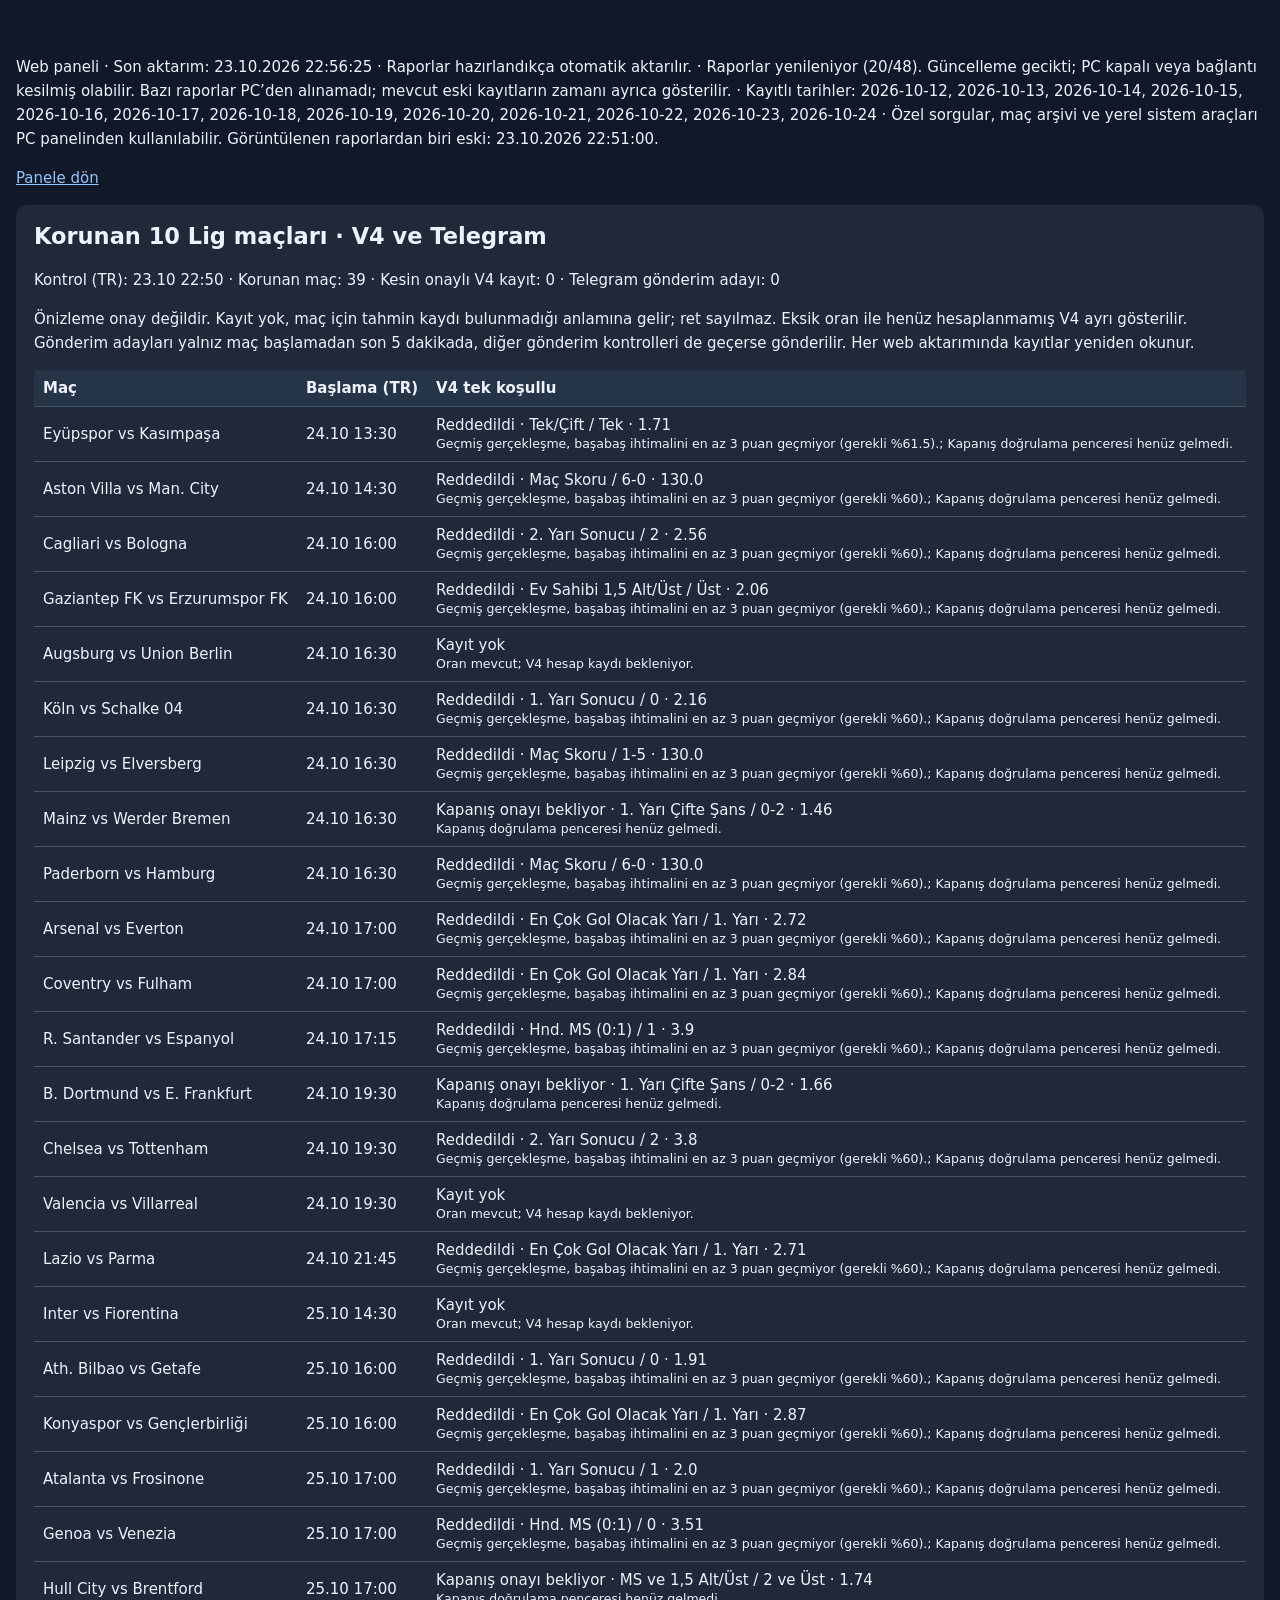
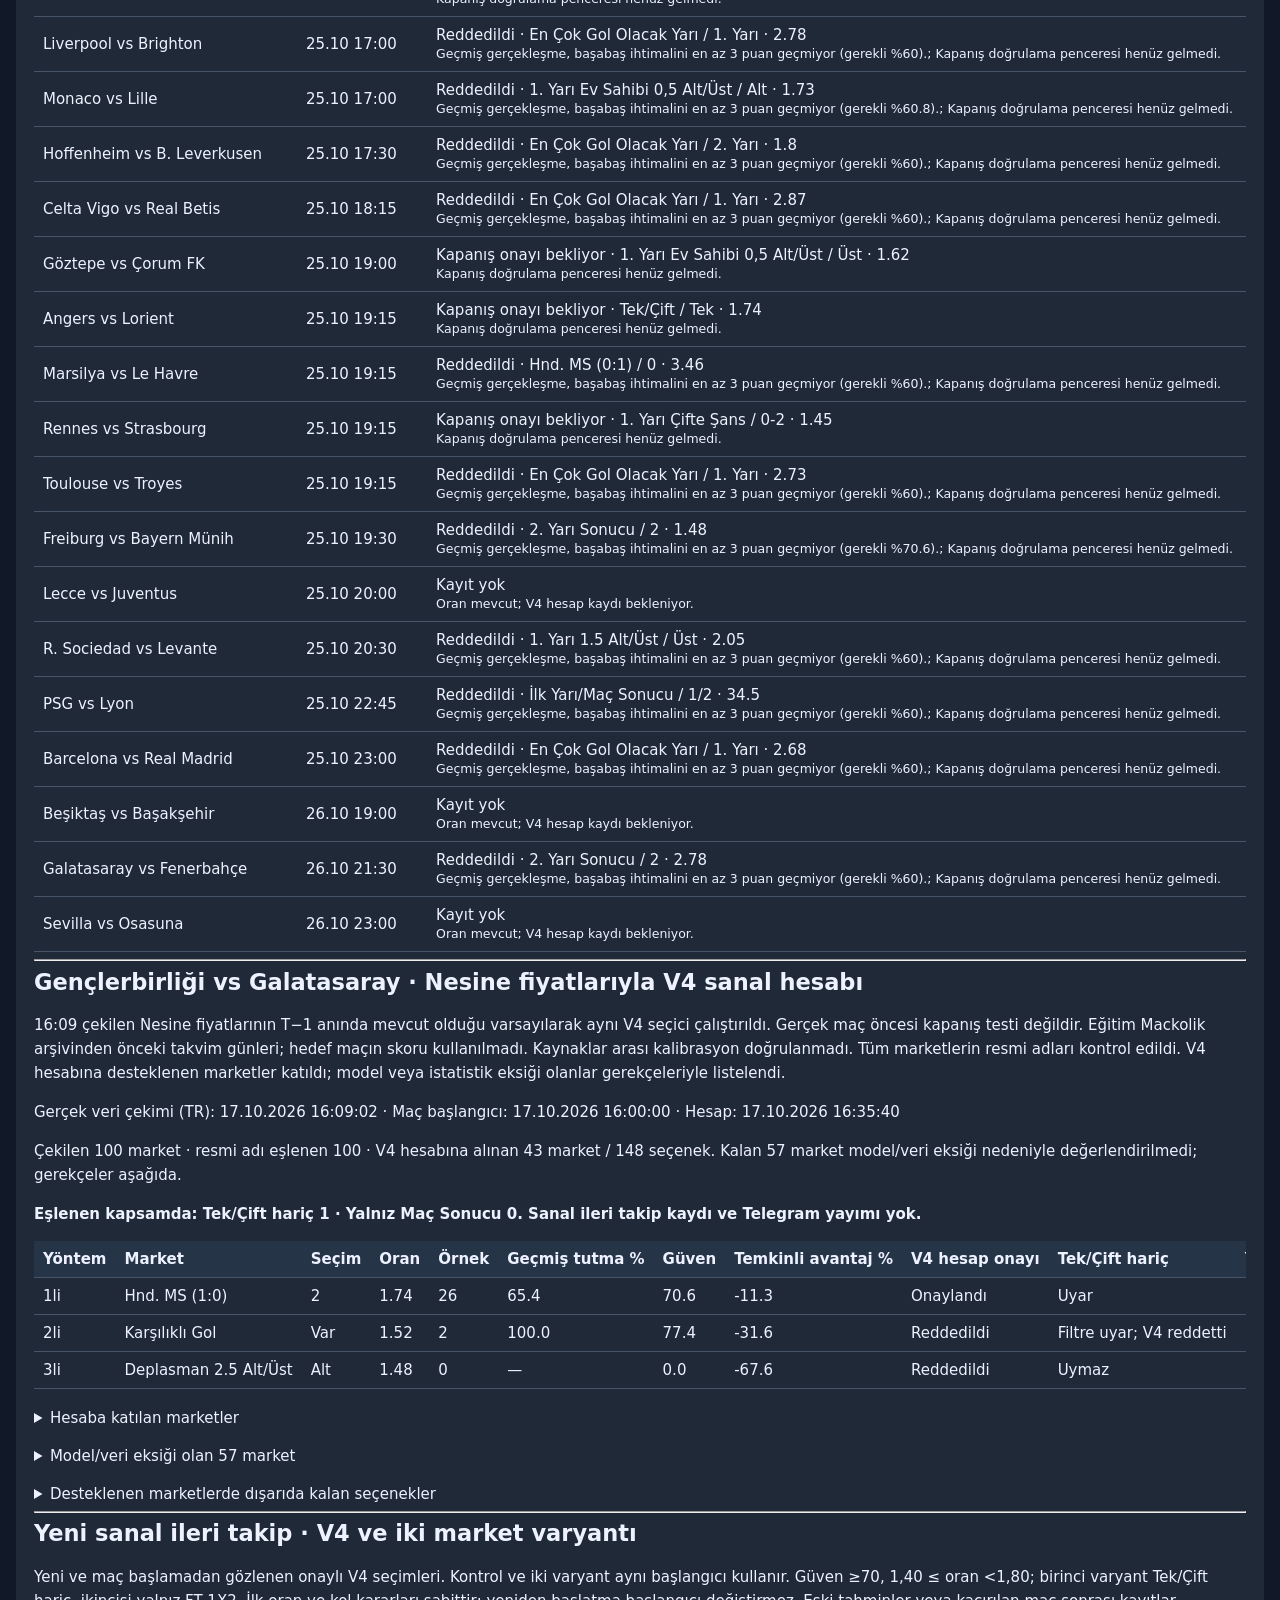
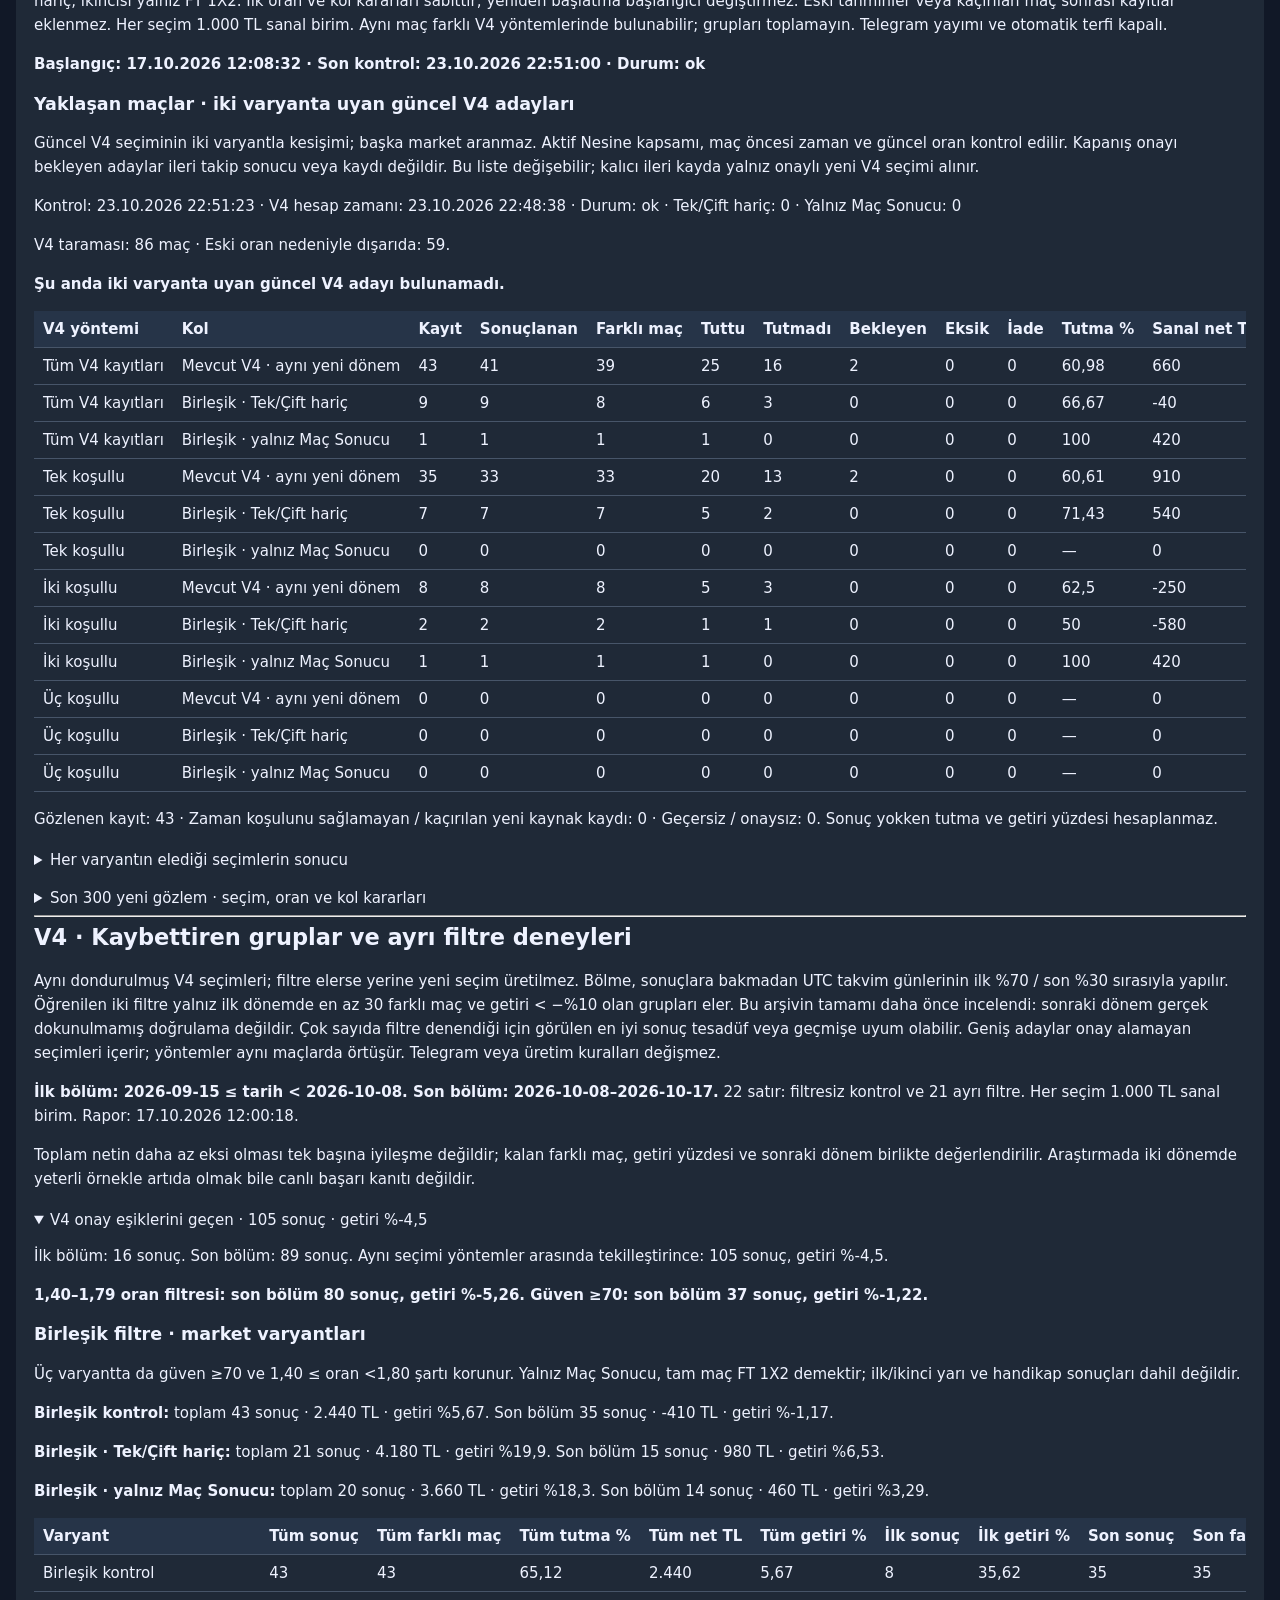
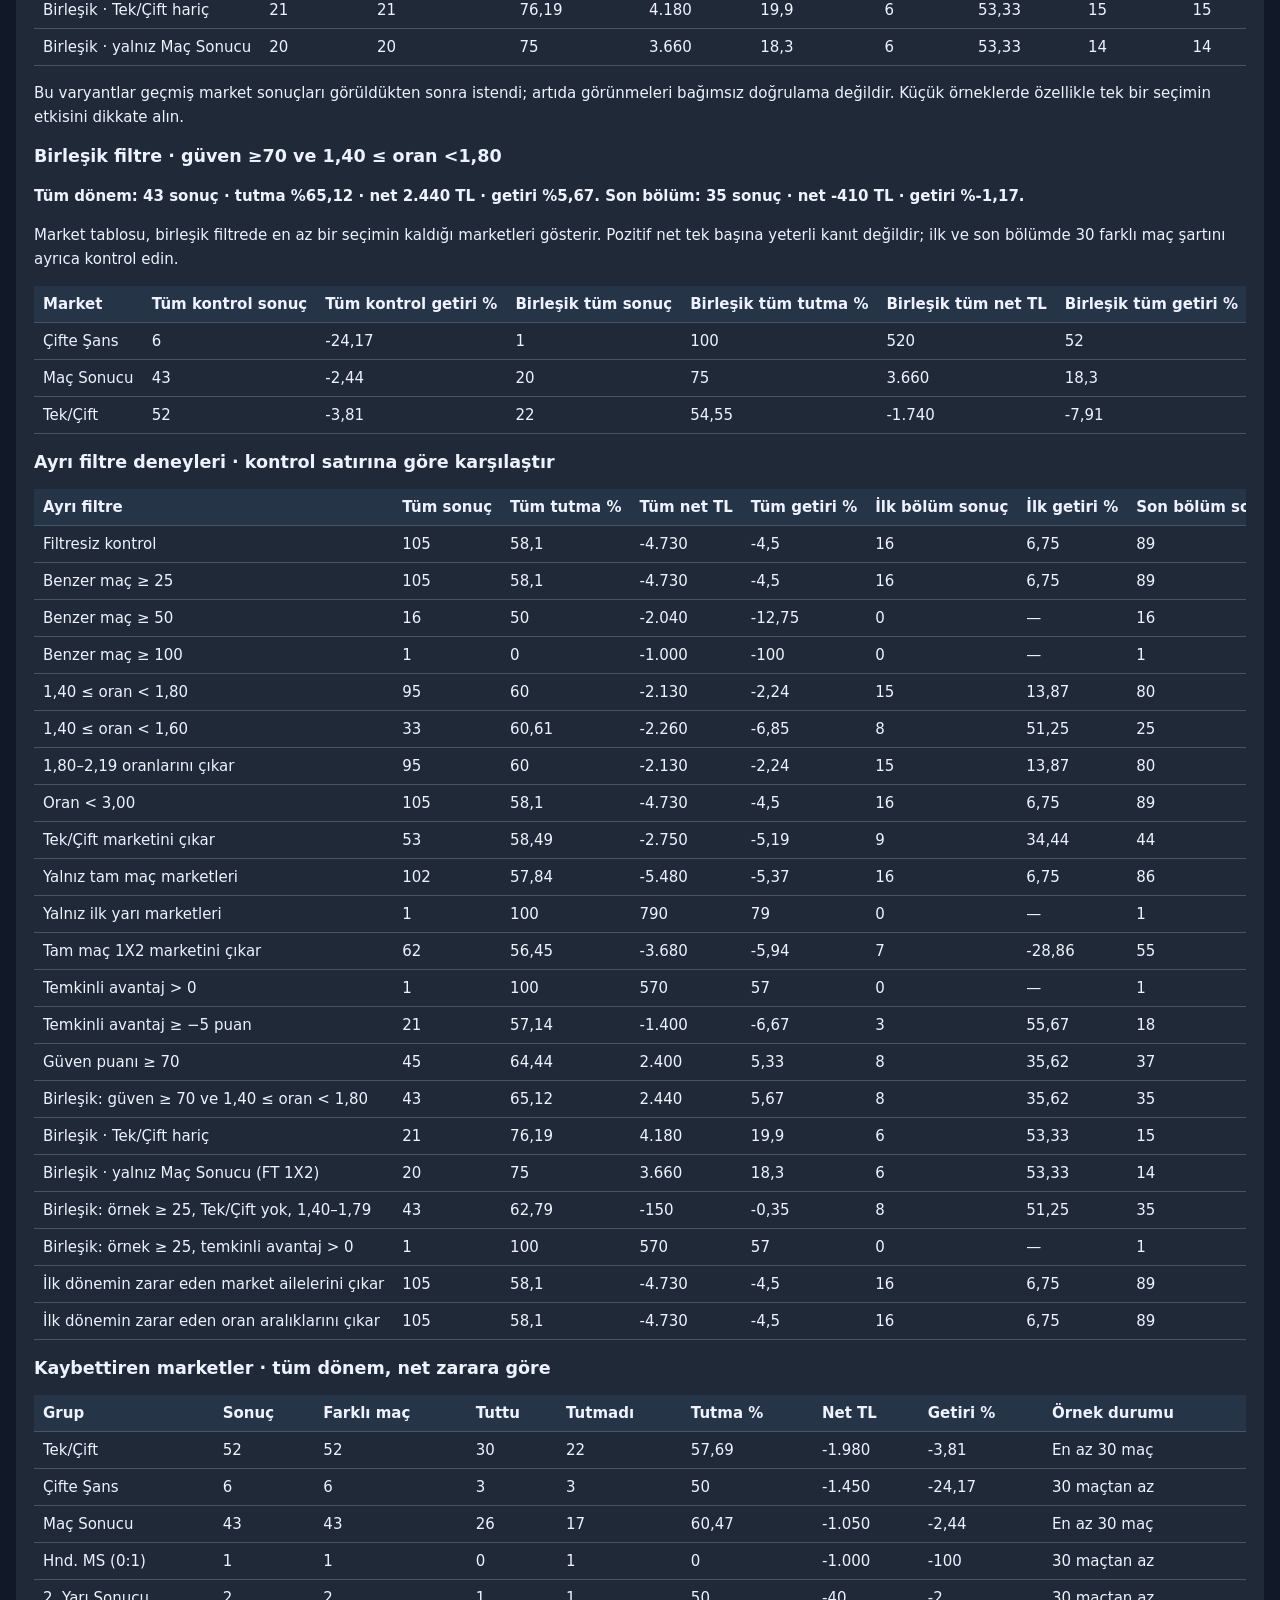
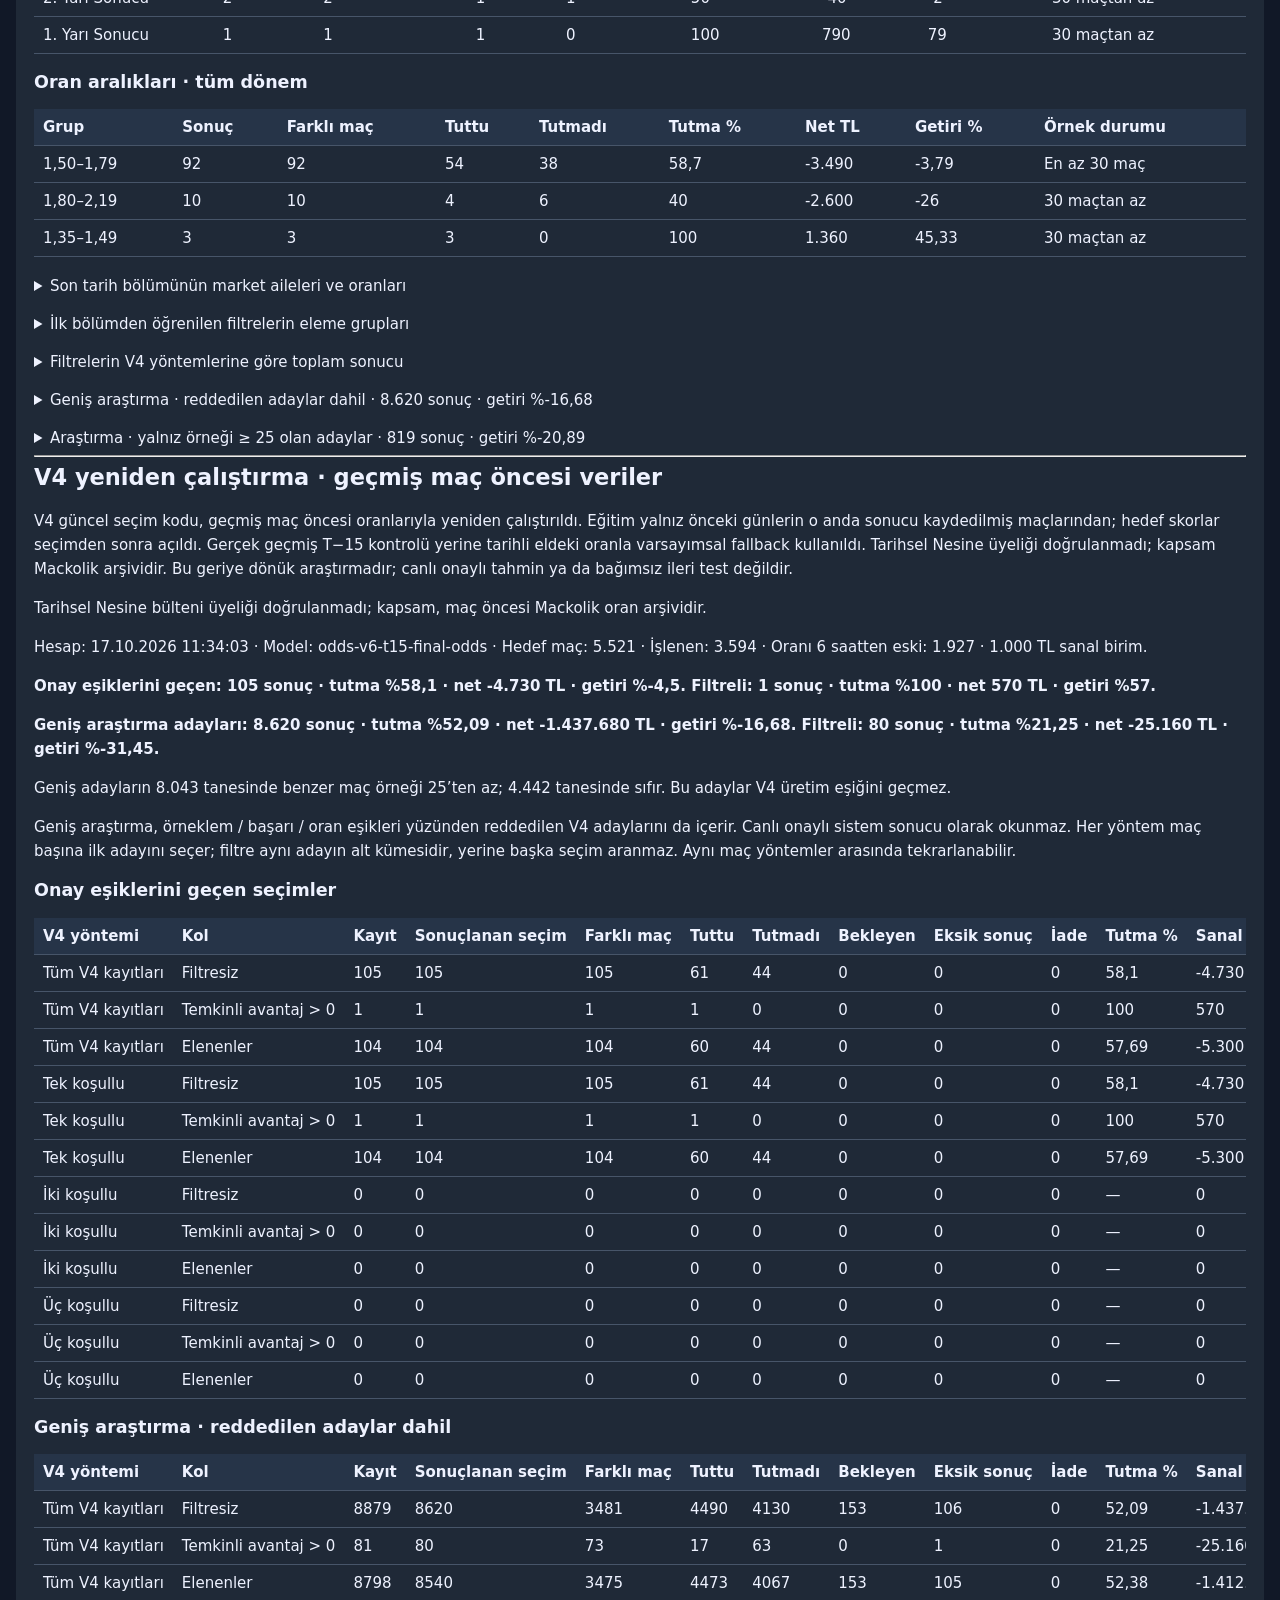
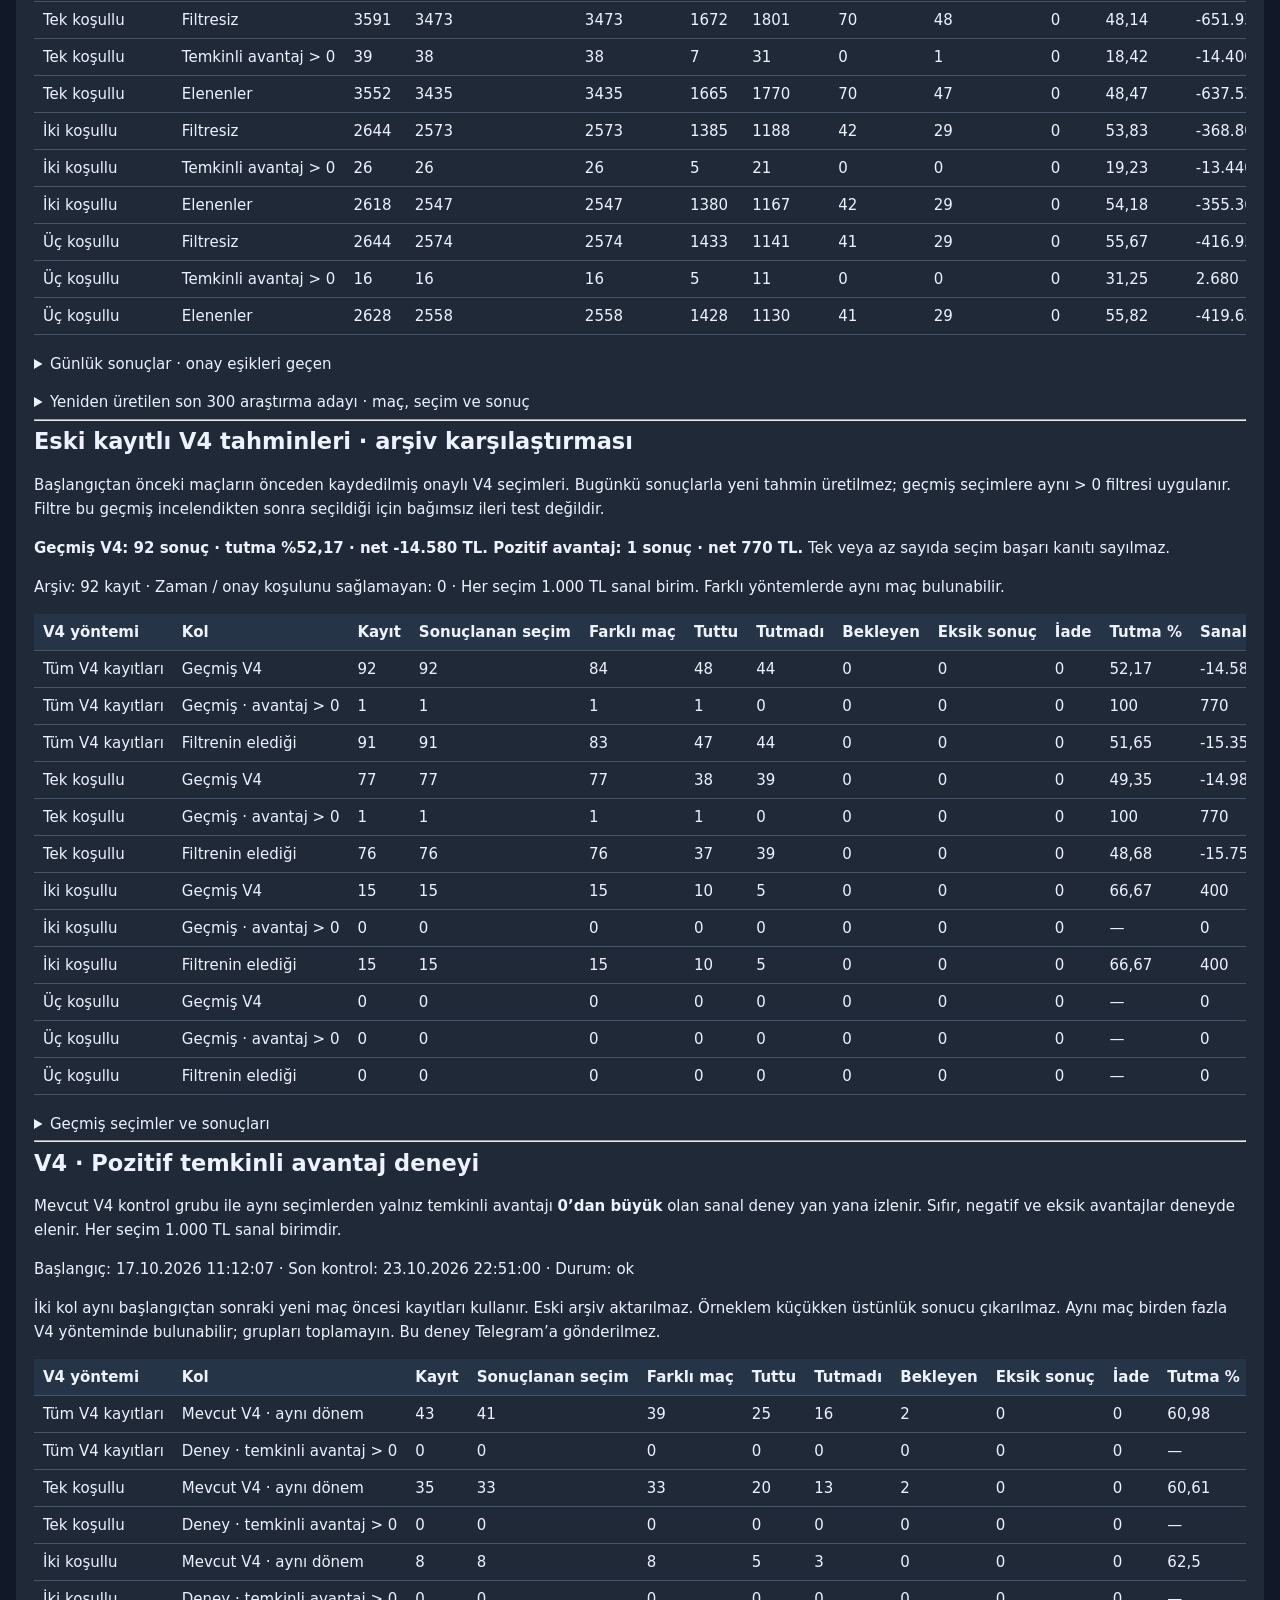
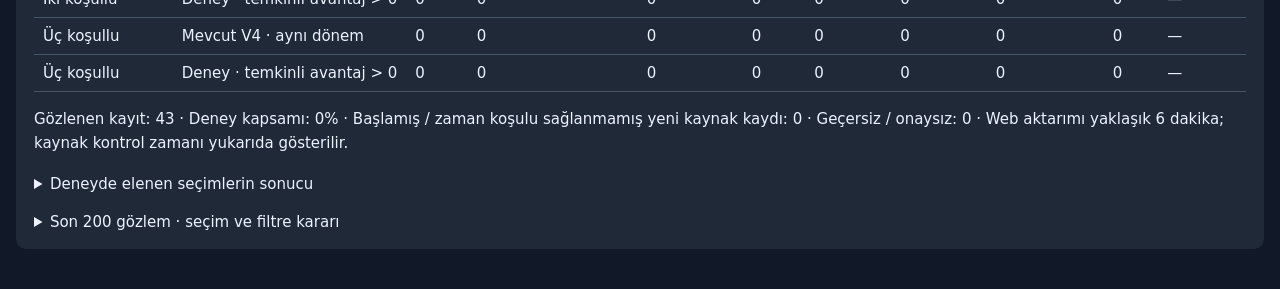
==== commit 4f0a0fb8: "Update published panel snapshot" ====
--- a/v4-edge-experiment.html
+++ b/v4-edge-experiment.html
@@ -1,5 +1,5 @@
 <!doctype html><html lang="tr"><head>
-<script src="./web-snapshot.js"></script><meta charset="utf-8"><meta name="viewport" content="width=device-width,initial-scale=1"><title>V4 · Temkinli avantaj deneyi</title><style>body{font:15px system-ui;background:#111827;color:#eef2ff;margin:24px auto;max-width:1500px;padding:16px}a{color:#93c5fd}article{background:#1f2937;padding:18px;border-radius:10px}.scroll{overflow:auto}table{width:100%;border-collapse:collapse}td,th{padding:9px;text-align:left;border-bottom:1px solid #475569;white-space:nowrap}th{background:#263448}p{line-height:1.6}details{margin-top:20px}summary{cursor:pointer}h2{margin-top:0}</style></head><body><p id="web-publication-note" role="status">Son yayımlanan deney verileri yükleniyor…</p><p><a href="./index.html#ahmet">Panele dön</a></p><article id="v4-edge-experiment"><section id="ten-league-telegram"><h2>Korunan 10 Lig maçları · V4 ve Telegram</h2><p>Kontrol (TR): 23.10 22:22 · Korunan maç: 39 · Kesin onaylı V4 kayıt: 0 · Telegram gönderim adayı: 0</p><p>Önizleme onay değildir. Kayıt yok, maç için tahmin kaydı bulunmadığı anlamına gelir; ret sayılmaz. Eksik oran ile henüz hesaplanmamış V4 ayrı gösterilir. Gönderim adayları yalnız maç başlamadan son 5 dakikada, diğer gönderim kontrolleri de geçerse gönderilir. Her web aktarımında kayıtlar yeniden okunur.</p><div class="scroll"><table><thead><tr><th>Maç</th><th>Başlama (TR)</th><th>V4 tek koşullu</th><th>V4 iki koşullu</th><th>Son Mackolik oranı (TR)</th><th>Son oran kontrolü</th><th>Telegram planı</th></tr></thead><tbody><tr><td>Eyüpspor vs Kasımpaşa</td><td>24.10 13:30</td><td>Reddedildi · Tek/Çift / Tek · 1.71<br><small>Geçmiş gerçekleşme, başabaş ihtimalini en az 3 puan geçmiyor (gerekli %61.5).; Kapanış doğrulama penceresi henüz gelmedi.</small></td><td>Reddedildi · 2. Yarı Sonucu / 2 · 1.77<br><small>Örnek 25 maçtan az.; Kapanış doğrulama penceresi henüz gelmedi.</small></td><td>22.10 20:37</td><td>Henüz tamamlanmadı</td><td>Gönderilmeyecek: onay yok.</td></tr><tr><td>Aston Villa vs Man. City</td><td>24.10 14:30</td><td>Reddedildi · Maç Skoru / 6-0 · 130.0<br><small>Geçmiş gerçekleşme, başabaş ihtimalini en az 3 puan geçmiyor (gerekli %60).; Kapanış doğrulama penceresi henüz gelmedi.</small></td><td>Reddedildi · En Çok Gol Olacak Yarı / 2. Yarı · 1.87<br><small>Örnek 25 maçtan az.; Kapanış doğrulama penceresi henüz gelmedi.</small></td><td>23.10 02:39</td><td>Henüz tamamlanmadı</td><td>Gönderilmeyecek: onay yok.</td></tr><tr><td>Cagliari vs Bologna</td><td>24.10 16:00</td><td>Reddedildi · 2. Yarı Sonucu / 2 · 2.56<br><small>Geçmiş gerçekleşme, başabaş ihtimalini en az 3 puan geçmiyor (gerekli %60).; Kapanış doğrulama penceresi henüz gelmedi.</small></td><td>Reddedildi · 1. Yarı Deplasman 0,5 Alt/Üst / Üst · 1.95<br><small>Örnek 25 maçtan az.; Kapanış doğrulama penceresi henüz gelmedi.</small></td><td>23.10 02:40</td><td>Henüz tamamlanmadı</td><td>Gönderilmeyecek: onay yok.</td></tr><tr><td>Gaziantep FK vs Erzurumspor FK</td><td>24.10 16:00</td><td>Reddedildi · Ev Sahibi 1,5 Alt/Üst / Üst · 2.06<br><small>Geçmiş gerçekleşme, başabaş ihtimalini en az 3 puan geçmiyor (gerekli %60).; Kapanış doğrulama penceresi henüz gelmedi.</small></td><td>Reddedildi · 2.5 Alt/Üst / Alt · 1.54<br><small>Geçmiş gerçekleşme, başabaş ihtimalini en az 3 puan geçmiyor (gerekli %67.9).; Kapanış doğrulama penceresi henüz gelmedi.</small></td><td>22.10 20:38</td><td>Henüz tamamlanmadı</td><td>Gönderilmeyecek: onay yok.</td></tr><tr><td>Augsburg vs Union Berlin</td><td>24.10 16:30</td><td>Kayıt yok<br><small>Oran mevcut; V4 hesap kaydı bekleniyor.</small></td><td>Reddedildi · 1. Yarı Ev Sahibi 0,5 Alt/Üst / Üst · 1.44<br><small>Örnek 25 maçtan az.; Kapanış doğrulama penceresi henüz gelmedi.</small></td><td>23.10 02:43</td><td>Henüz tamamlanmadı</td><td>Gönderilmeyecek: onay yok.</td></tr><tr><td>Köln vs Schalke 04</td><td>24.10 16:30</td><td>Reddedildi · 1. Yarı Sonucu / 0 · 2.16<br><small>Geçmiş gerçekleşme, başabaş ihtimalini en az 3 puan geçmiyor (gerekli %60).; Kapanış doğrulama penceresi henüz gelmedi.</small></td><td>Kapanış onayı bekliyor · Ev Sahibi 1,5 Alt/Üst / Üst · 1.62<br><small>Kapanış doğrulama penceresi henüz gelmedi.</small></td><td>23.10 02:44</td><td>Henüz tamamlanmadı</td><td>Gönderilmeyecek: onay yok.</td></tr><tr><td>Leipzig vs Elversberg</td><td>24.10 16:30</td><td>Reddedildi · Maç Skoru / 1-5 · 130.0<br><small>Geçmiş gerçekleşme, başabaş ihtimalini en az 3 puan geçmiyor (gerekli %60).; Kapanış doğrulama penceresi henüz gelmedi.</small></td><td>Reddedildi · 1. Yarı Sonucu / 1 · 1.62<br><small>Örnek 25 maçtan az.; Kapanış doğrulama penceresi henüz gelmedi.</small></td><td>23.10 02:57</td><td>Henüz tamamlanmadı</td><td>Gönderilmeyecek: onay yok.</td></tr><tr><td>Mainz vs Werder Bremen</td><td>24.10 16:30</td><td>Kapanış onayı bekliyor · 1. Yarı Çifte Şans / 0-2 · 1.46<br><small>Kapanış doğrulama penceresi henüz gelmedi.</small></td><td>Reddedildi · Toplam Gol Aralığı / 2-3 · 1.92<br><small>Örnek 25 maçtan az.; Kapanış doğrulama penceresi henüz gelmedi.</small></td><td>23.10 02:44</td><td>Henüz tamamlanmadı</td><td>Gönderilmeyecek: onay yok.</td></tr><tr><td>Paderborn vs Hamburg</td><td>24.10 16:30</td><td>Reddedildi · Maç Skoru / 6-0 · 130.0<br><small>Geçmiş gerçekleşme, başabaş ihtimalini en az 3 puan geçmiyor (gerekli %60).; Kapanış doğrulama penceresi henüz gelmedi.</small></td><td>Reddedildi · 2.5 Alt/Üst / Üst · 1.4<br><small>Geçmiş gerçekleşme, başabaş ihtimalini en az 3 puan geçmiyor (gerekli %74.4).; Kapanış doğrulama penceresi henüz gelmedi.</small></td><td>22.10 20:40</td><td>Henüz tamamlanmadı</td><td>Gönderilmeyecek: onay yok.</td></tr><tr><td>Arsenal vs Everton</td><td>24.10 17:00</td><td>Reddedildi · En Çok Gol Olacak Yarı / 1. Yarı · 2.72<br><small>Geçmiş gerçekleşme, başabaş ihtimalini en az 3 puan geçmiyor (gerekli %60).; Kapanış doğrulama penceresi henüz gelmedi.</small></td><td>Reddedildi · 2. Yarı Sonucu / 1 · 1.61<br><small>Örnek 25 maçtan az.; Kapanış doğrulama penceresi henüz gelmedi.</small></td><td>23.10 02:47</td><td>Henüz tamamlanmadı</td><td>Gönderilmeyecek: onay yok.</td></tr><tr><td>Coventry vs Fulham</td><td>24.10 17:00</td><td>Reddedildi · En Çok Gol Olacak Yarı / 1. Yarı · 2.84<br><small>Geçmiş gerçekleşme, başabaş ihtimalini en az 3 puan geçmiyor (gerekli %60).; Kapanış doğrulama penceresi henüz gelmedi.</small></td><td>Reddedildi · 1. Yarı Çifte Şans / 1-2 · 1.41<br><small>Örnek 25 maçtan az.; Kapanış doğrulama penceresi henüz gelmedi.</small></td><td>22.10 20:41</td><td>Henüz tamamlanmadı</td><td>Gönderilmeyecek: onay yok.</td></tr><tr><td>R. Santander vs Espanyol</td><td>24.10 17:15</td><td>Reddedildi · Hnd. MS (0:1) / 1 · 3.9<br><small>Geçmiş gerçekleşme, başabaş ihtimalini en az 3 puan geçmiyor (gerekli %60).; Kapanış doğrulama penceresi henüz gelmedi.</small></td><td>Reddedildi · 1. Yarı 1.5 Alt/Üst / Üst · 2.13<br><small>Örnek 25 maçtan az.; Kapanış doğrulama penceresi henüz gelmedi.</small></td><td>23.10 02:48</td><td>Henüz tamamlanmadı</td><td>Gönderilmeyecek: onay yok.</td></tr><tr><td>B. Dortmund vs E. Frankfurt</td><td>24.10 19:30</td><td>Kapanış onayı bekliyor · 1. Yarı Çifte Şans / 0-2 · 1.66<br><small>Kapanış doğrulama penceresi henüz gelmedi.</small></td><td>Reddedildi · 2. Yarı Sonucu / 1 · 1.6<br><small>Örnek 25 maçtan az.; Kapanış doğrulama penceresi henüz gelmedi.</small></td><td>23.10 04:08</td><td>Henüz tamamlanmadı</td><td>Gönderilmeyecek: onay yok.</td></tr><tr><td>Chelsea vs Tottenham</td><td>24.10 19:30</td><td>Reddedildi · 2. Yarı Sonucu / 2 · 3.8<br><small>Geçmiş gerçekleşme, başabaş ihtimalini en az 3 puan geçmiyor (gerekli %60).; Kapanış doğrulama penceresi henüz gelmedi.</small></td><td>Reddedildi · Maç Sonucu / 1 · 1.49<br><small>Geçmiş gerçekleşme, başabaş ihtimalini en az 3 puan geçmiyor (gerekli %70.1).; Kapanış doğrulama penceresi henüz gelmedi.</small></td><td>23.10 02:49</td><td>Henüz tamamlanmadı</td><td>Gönderilmeyecek: onay yok.</td></tr><tr><td>Valencia vs Villarreal</td><td>24.10 19:30</td><td>Kayıt yok<br><small>Oran mevcut; V4 hesap kaydı bekleniyor.</small></td><td>Reddedildi · 2. Yarı Sonucu / 2 · 2.26<br><small>Geçmiş gerçekleşme, başabaş ihtimalini en az 3 puan geçmiyor (gerekli %60).; Kapanış doğrulama penceresi henüz gelmedi.</small></td><td>23.10 03:53</td><td>Henüz tamamlanmadı</td><td>Gönderilmeyecek: onay yok.</td></tr><tr><td>Lazio vs Parma</td><td>24.10 21:45</td><td>Reddedildi · En Çok Gol Olacak Yarı / 1. Yarı · 2.71<br><small>Geçmiş gerçekleşme, başabaş ihtimalini en az 3 puan geçmiyor (gerekli %60).; Kapanış doğrulama penceresi henüz gelmedi.</small></td><td>Reddedildi · Deplasman 0,5 Alt/Üst / Alt · 1.7<br><small>Örnek 25 maçtan az.; Kapanış doğrulama penceresi henüz gelmedi.</small></td><td>23.10 02:50</td><td>Henüz tamamlanmadı</td><td>Gönderilmeyecek: onay yok.</td></tr><tr><td>Inter vs Fiorentina</td><td>25.10 14:30</td><td>Kayıt yok<br><small>Oran mevcut; V4 hesap kaydı bekleniyor.</small></td><td>Reddedildi · Tek/Çift / Tek · 1.69<br><small>Örnek 25 maçtan az.; Kapanış doğrulama penceresi henüz gelmedi.</small></td><td>23.10 19:19</td><td>Henüz tamamlanmadı</td><td>Gönderilmeyecek: onay yok.</td></tr><tr><td>Ath. Bilbao vs Getafe</td><td>25.10 16:00</td><td>Reddedildi · 1. Yarı Sonucu / 0 · 1.91<br><small>Geçmiş gerçekleşme, başabaş ihtimalini en az 3 puan geçmiyor (gerekli %60).; Kapanış doğrulama penceresi henüz gelmedi.</small></td><td>Reddedildi · Maç Sonucu / 1 · 1.43<br><small>Örnek 25 maçtan az.; Kapanış doğrulama penceresi henüz gelmedi.</small></td><td>23.10 20:21</td><td>Henüz tamamlanmadı</td><td>Gönderilmeyecek: onay yok.</td></tr><tr><td>Konyaspor vs Gençlerbirliği</td><td>25.10 16:00</td><td>Reddedildi · En Çok Gol Olacak Yarı / 1. Yarı · 2.87<br><small>Geçmiş gerçekleşme, başabaş ihtimalini en az 3 puan geçmiyor (gerekli %60).; Kapanış doğrulama penceresi henüz gelmedi.</small></td><td>Reddedildi · Maç Sonucu / 1 · 1.68<br><small>Geçmiş gerçekleşme, başabaş ihtimalini en az 3 puan geçmiyor (gerekli %62.5).; Kapanış doğrulama penceresi henüz gelmedi.</small></td><td>23.10 20:30</td><td>Henüz tamamlanmadı</td><td>Gönderilmeyecek: onay yok.</td></tr><tr><td>Atalanta vs Frosinone</td><td>25.10 17:00</td><td>Reddedildi · 1. Yarı Sonucu / 1 · 2.0<br><small>Geçmiş gerçekleşme, başabaş ihtimalini en az 3 puan geçmiyor (gerekli %60).; Kapanış doğrulama penceresi henüz gelmedi.</small></td><td>Reddedildi · Toplam Gol Aralığı / 4-5 · 2.52<br><small>Örnek 25 maçtan az.; Kapanış doğrulama penceresi henüz gelmedi.</small></td><td>23.10 20:38</td><td>Henüz tamamlanmadı</td><td>Gönderilmeyecek: onay yok.</td></tr><tr><td>Genoa vs Venezia</td><td>25.10 17:00</td><td>Reddedildi · Hnd. MS (0:1) / 0 · 3.51<br><small>Geçmiş gerçekleşme, başabaş ihtimalini en az 3 puan geçmiyor (gerekli %60).; Kapanış doğrulama penceresi henüz gelmedi.</small></td><td>Reddedildi · Maç Sonucu / 1 · 1.88<br><small>Geçmiş gerçekleşme, başabaş ihtimalini en az 3 puan geçmiyor (gerekli %60).; Kapanış doğrulama penceresi henüz gelmedi.</small></td><td>23.10 20:41</td><td>Henüz tamamlanmadı</td><td>Gönderilmeyecek: onay yok.</td></tr><tr><td>Hull City vs Brentford</td><td>25.10 17:00</td><td>Kapanış onayı bekliyor · MS ve 1,5 Alt/Üst / 2 ve Üst · 1.74<br><small>Kapanış doğrulama penceresi henüz gelmedi.</small></td><td>Reddedildi · Maç Sonucu / 2 · 1.48<br><small>Örnek 25 maçtan az.; Kapanış doğrulama penceresi henüz gelmedi.</small></td><td>23.10 20:33</td><td>Henüz tamamlanmadı</td><td>Gönderilmeyecek: onay yok.</td></tr><tr><td>Liverpool vs Brighton</td><td>25.10 17:00</td><td>Reddedildi · En Çok Gol Olacak Yarı / 1. Yarı · 2.78<br><small>Geçmiş gerçekleşme, başabaş ihtimalini en az 3 puan geçmiyor (gerekli %60).; Kapanış doğrulama penceresi henüz gelmedi.</small></td><td>Reddedildi · 1. Yarı Ev Sahibi 0,5 Alt/Üst / Üst · 1.54<br><small>Geçmiş gerçekleşme, başabaş ihtimalini en az 3 puan geçmiyor (gerekli %67.9).; Kapanış doğrulama penceresi henüz gelmedi.</small></td><td>23.10 20:35</td><td>Henüz tamamlanmadı</td><td>Gönderilmeyecek: onay yok.</td></tr><tr><td>Monaco vs Lille</td><td>25.10 17:00</td><td>Reddedildi · 1. Yarı Ev Sahibi 0,5 Alt/Üst / Alt · 1.73<br><small>Geçmiş gerçekleşme, başabaş ihtimalini en az 3 puan geçmiyor (gerekli %60.8).; Kapanış doğrulama penceresi henüz gelmedi.</small></td><td>Reddedildi · 2.5 Alt/Üst / Üst · 1.61<br><small>Geçmiş gerçekleşme, başabaş ihtimalini en az 3 puan geçmiyor (gerekli %65.1).; Kapanış doğrulama penceresi henüz gelmedi.</small></td><td>23.10 20:44</td><td>Henüz tamamlanmadı</td><td>Gönderilmeyecek: onay yok.</td></tr><tr><td>Hoffenheim vs B. Leverkusen</td><td>25.10 17:30</td><td>Reddedildi · En Çok Gol Olacak Yarı / 2. Yarı · 1.8<br><small>Geçmiş gerçekleşme, başabaş ihtimalini en az 3 puan geçmiyor (gerekli %60).; Kapanış doğrulama penceresi henüz gelmedi.</small></td><td>Reddedildi · Maç Sonucu / 2 · 2.07<br><small>Örnek 25 maçtan az.; Kapanış doğrulama penceresi henüz gelmedi.</small></td><td>23.10 20:47</td><td>Henüz tamamlanmadı</td><td>Gönderilmeyecek: onay yok.</td></tr><tr><td>Celta Vigo vs Real Betis</td><td>25.10 18:15</td><td>Reddedildi · En Çok Gol Olacak Yarı / 1. Yarı · 2.87<br><small>Geçmiş gerçekleşme, başabaş ihtimalini en az 3 puan geçmiyor (gerekli %60).; Kapanış doğrulama penceresi henüz gelmedi.</small></td><td>Reddedildi · Tek/Çift / Çift · 1.62<br><small>Örnek 25 maçtan az.; Kapanış doğrulama penceresi henüz gelmedi.</small></td><td>23.10 20:49</td><td>Henüz tamamlanmadı</td><td>Gönderilmeyecek: onay yok.</td></tr><tr><td>Göztepe vs Çorum FK</td><td>25.10 19:00</td><td>Kapanış onayı bekliyor · 1. Yarı Ev Sahibi 0,5 Alt/Üst / Üst · 1.62<br><small>Kapanış doğrulama penceresi henüz gelmedi.</small></td><td>Reddedildi · 1. Yarı Sonucu / 1 · 2.46<br><small>Geçmiş gerçekleşme, başabaş ihtimalini en az 3 puan geçmiyor (gerekli %60).; Kapanış doğrulama penceresi henüz gelmedi.</small></td><td>23.10 20:51</td><td>Henüz tamamlanmadı</td><td>Gönderilmeyecek: onay yok.</td></tr><tr><td>Angers vs Lorient</td><td>25.10 19:15</td><td>Kapanış onayı bekliyor · Tek/Çift / Tek · 1.74<br><small>Kapanış doğrulama penceresi henüz gelmedi.</small></td><td>Kayıt yok<br><small>Oran mevcut; V4 hesap kaydı bekleniyor.</small></td><td>23.10 21:47</td><td>Henüz tamamlanmadı</td><td>Gönderilmeyecek: onay yok.</td></tr><tr><td>Marsilya vs Le Havre</td><td>25.10 19:15</td><td>Reddedildi · Hnd. MS (0:1) / 0 · 3.46<br><small>Geçmiş gerçekleşme, başabaş ihtimalini en az 3 puan geçmiyor (gerekli %60).; Kapanış doğrulama penceresi henüz gelmedi.</small></td><td>Kapanış onayı bekliyor · 2. Yarı Sonucu / 1 · 1.7<br><small>Kapanış doğrulama penceresi henüz gelmedi.</small></td><td>23.10 21:49</td><td>Henüz tamamlanmadı</td><td>Gönderilmeyecek: onay yok.</td></tr><tr><td>Rennes vs Strasbourg</td><td>25.10 19:15</td><td>Kapanış onayı bekliyor · 1. Yarı Çifte Şans / 0-2 · 1.45<br><small>Kapanış doğrulama penceresi henüz gelmedi.</small></td><td>Reddedildi · 2. Yarı Sonucu / 1 · 1.87<br><small>Örnek 25 maçtan az.; Kapanış doğrulama penceresi henüz gelmedi.</small></td><td>23.10 21:52</td><td>Henüz tamamlanmadı</td><td>Gönderilmeyecek: onay yok.</td></tr><tr><td>Toulouse vs Troyes</td><td>25.10 19:15</td><td>Reddedildi · En Çok Gol Olacak Yarı / 1. Yarı · 2.73<br><small>Geçmiş gerçekleşme, başabaş ihtimalini en az 3 puan geçmiyor (gerekli %60).; Kapanış doğrulama penceresi henüz gelmedi.</small></td><td>Reddedildi · Maç Sonucu / 1 · 1.43<br><small>Geçmiş gerçekleşme, başabaş ihtimalini en az 3 puan geçmiyor (gerekli %72.9).; Kapanış doğrulama penceresi henüz gelmedi.</small></td><td>23.10 21:57</td><td>Henüz tamamlanmadı</td><td>Gönderilmeyecek: onay yok.</td></tr><tr><td>Freiburg vs Bayern Münih</td><td>25.10 19:30</td><td>Reddedildi · 2. Yarı Sonucu / 2 · 1.48<br><small>Geçmiş gerçekleşme, başabaş ihtimalini en az 3 puan geçmiyor (gerekli %70.6).; Kapanış doğrulama penceresi henüz gelmedi.</small></td><td>Reddedildi · MS ve 2,5 Alt/Üst / 2 ve Üst · 1.42<br><small>Örnek 25 maçtan az.; Geçmiş gerçekleşme, başabaş ihtimalini en az 3 puan geçmiyor (gerekli %73.4).; Kapanış doğrulama penceresi henüz gelmedi.</small></td><td>23.10 22:01</td><td>Henüz tamamlanmadı</td><td>Gönderilmeyecek: onay yok.</td></tr><tr><td>Lecce vs Juventus</td><td>25.10 20:00</td><td>Kayıt yok<br><small>Oran mevcut; V4 hesap kaydı bekleniyor.</small></td><td>Reddedildi · Ev Sahibi 0,5 Alt/Üst / Alt · 1.79<br><small>Örnek 25 maçtan az.; Kapanış doğrulama penceresi henüz gelmedi.</small></td><td>23.10 22:05</td><td>Henüz tamamlanmadı</td><td>Gönderilmeyecek: onay yok.</td></tr><tr><td>R. Sociedad vs Levante</td><td>25.10 20:30</td><td>Reddedildi · 1. Yarı 1.5 Alt/Üst / Üst · 2.05<br><small>Geçmiş gerçekleşme, başabaş ihtimalini en az 3 puan geçmiyor (gerekli %60).; Kapanış doğrulama penceresi henüz gelmedi.</small></td><td>Reddedildi · 1. Yarı Sonucu / 1 · 1.92<br><small>Geçmiş gerçekleşme, başabaş ihtimalini en az 3 puan geçmiyor (gerekli %60).; Kapanış doğrulama penceresi henüz gelmedi.</small></td><td>22.10 22:31</td><td>Henüz tamamlanmadı</td><td>Gönderilmeyecek: onay yok.</td></tr><tr><td>PSG vs Lyon</td><td>25.10 22:45</td><td>Reddedildi · İlk Yarı/Maç Sonucu / 1/2 · 34.5<br><small>Geçmiş gerçekleşme, başabaş ihtimalini en az 3 puan geçmiyor (gerekli %60).; Kapanış doğrulama penceresi henüz gelmedi.</small></td><td>Reddedildi · En Çok Gol Olacak Yarı / 2. Yarı · 1.83<br><small>Örnek 25 maçtan az.; Kapanış doğrulama penceresi henüz gelmedi.</small></td><td>22.10 22:32</td><td>Henüz tamamlanmadı</td><td>Gönderilmeyecek: onay yok.</td></tr><tr><td>Barcelona vs Real Madrid</td><td>25.10 23:00</td><td>Reddedildi · En Çok Gol Olacak Yarı / 1. Yarı · 2.68<br><small>Geçmiş gerçekleşme, başabaş ihtimalini en az 3 puan geçmiyor (gerekli %60).; Kapanış doğrulama penceresi henüz gelmedi.</small></td><td>Reddedildi · Maç Sonucu / 1 · 1.43<br><small>Örnek 25 maçtan az.; Geçmiş gerçekleşme, başabaş ihtimalini en az 3 puan geçmiyor (gerekli %72.9).; Kapanış doğrulama penceresi henüz gelmedi.</small></td><td>22.10 22:17</td><td>Henüz tamamlanmadı</td><td>Gönderilmeyecek: onay yok.</td></tr><tr><td>Beşiktaş vs Başakşehir</td><td>26.10 19:00</td><td>Kayıt yok<br><small>Oran mevcut; V4 hesap kaydı bekleniyor.</small></td><td>Reddedildi · Tek/Çift / Tek · 1.69<br><small>Örnek 25 maçtan az.; Kapanış doğrulama penceresi henüz gelmedi.</small></td><td>22.10 22:20</td><td>Henüz tamamlanmadı</td><td>Gönderilmeyecek: onay yok.</td></tr><tr><td>Galatasaray vs Fenerbahçe</td><td>26.10 21:30</td><td>Reddedildi · 2. Yarı Sonucu / 2 · 2.78<br><small>Geçmiş gerçekleşme, başabaş ihtimalini en az 3 puan geçmiyor (gerekli %60).; Kapanış doğrulama penceresi henüz gelmedi.</small></td><td>Reddedildi · Maç Sonucu / 1 · 1.95<br><small>Örnek 25 maçtan az.; Kapanış doğrulama penceresi henüz gelmedi.</small></td><td>22.10 22:20</td><td>Henüz tamamlanmadı</td><td>Gönderilmeyecek: onay yok.</td></tr><tr><td>Sevilla vs Osasuna</td><td>26.10 23:00</td><td>Kayıt yok<br><small>Oran mevcut; V4 hesap kaydı bekleniyor.</small></td><td>Reddedildi · Maç Sonucu / 1 · 1.72<br><small>Geçmiş gerçekleşme, başabaş ihtimalini en az 3 puan geçmiyor (gerekli %61.1).; Kapanış doğrulama penceresi henüz gelmedi.</small></td><td>22.10 22:21</td><td>Henüz tamamlanmadı</td><td>Gönderilmeyecek: onay yok.</td></tr></tbody></table></div><hr></section><section id="v4-nesine-scenario"><h2>Gençlerbirliği vs Galatasaray · Nesine fiyatlarıyla V4 sanal hesabı</h2><p>16:09 çekilen Nesine fiyatlarının T−1 anında mevcut olduğu varsayılarak aynı V4 seçici çalıştırıldı. Gerçek maç öncesi kapanış testi değildir. Eğitim Mackolik arşivinden önceki takvim günleri; hedef maçın skoru kullanılmadı. Kaynaklar arası kalibrasyon doğrulanmadı. Tüm marketlerin resmi adları kontrol edildi. V4 hesabına desteklenen marketler katıldı; model veya istatistik eksiği olanlar gerekçeleriyle listelendi.</p><p>Gerçek veri çekimi (TR): 17.10.2026 16:09:02 · Maç başlangıcı: 17.10.2026 16:00:00 · Hesap: 17.10.2026 16:35:40</p><p>Çekilen 100 market · resmi adı eşlenen 100 · V4 hesabına alınan 43 market / 148 seçenek. Kalan 57 market model/veri eksiği nedeniyle değerlendirilmedi; gerekçeler aşağıda.</p><p><strong>Eşlenen kapsamda: Tek/Çift hariç 1 · Yalnız Maç Sonucu 0. Sanal ileri takip kaydı ve Telegram yayımı yok.</strong></p><div class="scroll"><table><thead><tr><th>Yöntem</th><th>Market</th><th>Seçim</th><th>Oran</th><th>Örnek</th><th>Geçmiş tutma %</th><th>Güven</th><th>Temkinli avantaj %</th><th>V4 hesap onayı</th><th>Tek/Çift hariç</th><th>Yalnız MS</th><th>Ret nedenleri</th></tr></thead><tbody><tr><td>1li</td><td>Hnd. MS (1:0)</td><td>2</td><td>1.74</td><td>26</td><td>65.4</td><td>70.6</td><td>-11.3</td><td>Onaylandı</td><td>Uyar</td><td>Uymaz</td><td></td></tr><tr><td>2li</td><td>Karşılıklı Gol</td><td>Var</td><td>1.52</td><td>2</td><td>100.0</td><td>77.4</td><td>-31.6</td><td>Reddedildi</td><td>Filtre uyar; V4 reddetti</td><td>Uymaz</td><td>Örnek 25 maçtan az.</td></tr><tr><td>3li</td><td>Deplasman 2.5 Alt/Üst</td><td>Alt</td><td>1.48</td><td>0</td><td>—</td><td>0.0</td><td>-67.6</td><td>Reddedildi</td><td>Uymaz</td><td>Uymaz</td><td>Örnek 25 maçtan az.; Geçmiş gerçekleşme, başabaş ihtimalini en az 3 puan geçmiyor (gerekli %70.6).</td></tr></tbody></table></div><details><summary>Hesaba katılan marketler</summary><ul><li>Maç Sonucu (kod 1)</li><li>Hnd. MS (1:0) (kod 268)</li><li>Hnd. MS (0:1) (kod 268)</li><li>1. Yarı Karşılıklı Gol (kod 452)</li><li>Deplasman Gol Yemeden Kazanır (kod 590)</li><li>Maç Sonucu ve 1,5 Alt/Üst (kod 342)</li><li>1. Yarı Tek/Çift (kod 450)</li><li>1. Yarı 1.5 Alt/Üst (kod 14)</li><li>Hnd. MS (2:0) (kod 268)</li><li>Ev Sahibi Her İki Yarıyı da Kazanır (kod 591)</li><li>Ev Sahibi 2.5 Alt/Üst (kod 326)</li><li>1. Yarı Deplasman 0.5 Alt/Üst (kod 457)</li><li>3.5 Alt/Üst (kod 13)</li><li>En Çok Gol Olacak Yarı (kod 48)</li><li>Maç Sonucu ve 4.5 Alt/Üst (kod 272)</li><li>1. Yarı Sonucu (kod 7)</li><li>Deplasman 1.5 Alt/Üst (kod 29)</li><li>Deplasman 3.5 Alt/Üst (kod 329)</li><li>Ev Sahibi Gol Yemeden Kazanır (kod 589)</li><li>2. Yarı Sonucu (kod 9)</li><li>Maç Skoru (kod 777)</li><li>Ev Sahibi 0.5 Alt/Üst (kod 212)</li><li>Karşılıklı Gol (kod 38)</li><li>1.Y Sonucu ve 1.Y 1.5 Alt/Üst (kod 459)</li><li>1. Yarı Ev Sahibi 0.5 Alt/Üst (kod 455)</li><li>Maç Sonucu ve 2,5 Alt/Üst (kod 343)</li><li>1.5 Alt/Üst (kod 11)</li><li>Çifte Şans (kod 3)</li><li>İlk Yarı/Maç Sonucu (kod 5)</li><li>4.5 Alt/Üst (kod 155)</li><li>1. Yarı Skoru (kod 779)</li><li>1. Yarı 2.5 Alt/Üst (kod 15)</li><li>Maç Sonucu ve 3.5 Alt/Üst (kod 272)</li><li>5.5 Alt/Üst (kod 155)</li><li>1. Yarı Çifte Şans (kod 8)</li><li>Deplasman Her İki Yarıyı da Kazanır (kod 592)</li><li>2.5 Alt/Üst (kod 12)</li><li>Toplam Gol Aralığı (kod 43)</li><li>2. Yarı Karşılıklı Gol (kod 599)</li><li>Tek/Çift (kod 49)</li><li>Ev Sahibi 1.5 Alt/Üst (kod 20)</li><li>Deplasman 2.5 Alt/Üst (kod 328)</li><li>1. Yarı 0.5 Alt/Üst (kod 209)</li></ul></details><details><summary>Model/veri eksiği olan 57 market</summary><div class="scroll"><table><thead><tr><th>Kod</th><th>Resmi market adı</th><th>Neden hesaplanmadı?</th><th>Seçenek</th></tr></thead><tbody><tr><td>414</td><td>Maç Sonucu ve Karşılıklı Gol</td><td>Market adı eşlendi; mevcut V4 bu bileşik market için geçmiş oran modeli içermiyor.</td><td>6</td></tr><tr><td>587</td><td>Deplasman Hangi Yarıda Daha Çok Gol Atar?</td><td>Market adı eşlendi; mevcut V4 bu bileşik market için geçmiş oran modeli içermiyor.</td><td>3</td></tr><tr><td>584</td><td>Ev Sahibi Herhangi Bir Yarıyı Kazanır</td><td>Market adı eşlendi; mevcut V4 bu bileşik market için geçmiş oran modeli içermiyor.</td><td>2</td></tr><tr><td>528</td><td>Her İki Yarıda da 0.0 Alt</td><td>Market adı eşlendi; mevcut V4 bu bileşik market için geçmiş oran modeli içermiyor.</td><td>2</td></tr><tr><td>291</td><td>İlk Golü Hangi Takım Atar?</td><td>Oyuncu/olay istatistikleri veya özel seçenek modeli arşivde yok.</td><td>3</td></tr><tr><td>588</td><td>Hangi Takım Kaç Farkla Kazanır?</td><td>Oyuncu/olay istatistikleri veya özel seçenek modeli arşivde yok.</td><td>7</td></tr><tr><td>296</td><td>Deplasman İki Yarıda da Gol</td><td>Market adı eşlendi; mevcut V4 bu bileşik market için geçmiş oran modeli içermiyor.</td><td>2</td></tr><tr><td>586</td><td>Ev Sahibi Hangi Yarıda Daha Çok Gol Atar?</td><td>Market adı eşlendi; mevcut V4 bu bileşik market için geçmiş oran modeli içermiyor.</td><td>3</td></tr><tr><td>446</td><td>2,5 Alt/Üst ve Karşılıklı Gol</td><td>Market adı eşlendi; mevcut V4 bu bileşik market için geçmiş oran modeli içermiyor.</td><td>4</td></tr><tr><td>571</td><td>İlk Yarı / Maç Skoru</td><td>Market adı eşlendi; mevcut V4 bu bileşik market için geçmiş oran modeli içermiyor.</td><td>46</td></tr><tr><td>295</td><td>Ev Sahibi İki Yarıda da Gol</td><td>Market adı eşlendi; mevcut V4 bu bileşik market için geçmiş oran modeli içermiyor.</td><td>2</td></tr><tr><td>416</td><td>1. Yarı Sonucu ve 1. Yarı Karşılıklı Gol</td><td>Market adı eşlendi; mevcut V4 bu bileşik market için geçmiş oran modeli içermiyor.</td><td>6</td></tr><tr><td>801</td><td>1. Yarı / 2. Yarı Karşılıklı Gol</td><td>Market adı eşlendi; mevcut V4 bu bileşik market için geçmiş oran modeli içermiyor.</td><td>4</td></tr><tr><td>585</td><td>Deplasman Herhangi Bir Yarıyı Kazanır</td><td>Market adı eşlendi; mevcut V4 bu bileşik market için geçmiş oran modeli içermiyor.</td><td>2</td></tr><tr><td>529</td><td>Her İki Yarı da 0.0 Üst</td><td>Market adı eşlendi; mevcut V4 bu bileşik market için geçmiş oran modeli içermiyor.</td><td>2</td></tr><tr><td>299</td><td>Korner Tek/Çift</td><td>Korner geçmişi ve seçenek bazlı kalibrasyon yok.</td><td>2</td></tr><tr><td>798</td><td>Korner Handikap (3.5)</td><td>Korner geçmişi ve seçenek bazlı kalibrasyon yok.</td><td>2</td></tr><tr><td>216</td><td>9.5 Korner Alt/Üst</td><td>Korner geçmişi ve seçenek bazlı kalibrasyon yok.</td><td>2</td></tr><tr><td>218</td><td>1. Yarı 4.5 Korner Alt/Üst</td><td>Korner geçmişi ve seçenek bazlı kalibrasyon yok.</td><td>2</td></tr><tr><td>798</td><td>Korner Handikap (2.5)</td><td>Korner geçmişi ve seçenek bazlı kalibrasyon yok.</td><td>2</td></tr><tr><td>798</td><td>Korner Handikap (1.5)</td><td>Korner geçmişi ve seçenek bazlı kalibrasyon yok.</td><td>2</td></tr><tr><td>218</td><td>1. Yarı 3.5 Korner Alt/Üst</td><td>Korner geçmişi ve seçenek bazlı kalibrasyon yok.</td><td>2</td></tr><tr><td>216</td><td>7.5 Korner Alt/Üst</td><td>Korner geçmişi ve seçenek bazlı kalibrasyon yok.</td><td>2</td></tr><tr><td>702</td><td>Oyuncu İlk Golü Atar</td><td>Oyuncu/olay istatistikleri veya özel seçenek modeli arşivde yok.</td><td>51</td></tr><tr><td>224</td><td>İlk Korner</td><td>Korner geçmişi ve seçenek bazlı kalibrasyon yok.</td><td>3</td></tr><tr><td>701</td><td>Oyuncu Gol Atar</td><td>Oyuncu/olay istatistikleri veya özel seçenek modeli arşivde yok.</td><td>51</td></tr><tr><td>340</td><td>1. Yarı Korner Aralığı</td><td>Korner geçmişi ve seçenek bazlı kalibrasyon yok.</td><td>3</td></tr><tr><td>799</td><td>1. Yarı Korner Handikap  (1.5)</td><td>Korner geçmişi ve seçenek bazlı kalibrasyon yok.</td><td>2</td></tr><tr><td>602</td><td>Deplasman 5.5 Korner Alt/Üst</td><td>Korner geçmişi ve seçenek bazlı kalibrasyon yok.</td><td>2</td></tr><tr><td>216</td><td>8.5 Korner Alt/Üst</td><td>Korner geçmişi ve seçenek bazlı kalibrasyon yok.</td><td>2</td></tr><tr><td>338</td><td>Toplam Korner Aralığı</td><td>Korner geçmişi ve seçenek bazlı kalibrasyon yok.</td><td>3</td></tr><tr><td>601</td><td>Ev Sahibi 3.5 Korner Alt/Üst</td><td>Korner geçmişi ve seçenek bazlı kalibrasyon yok.</td><td>2</td></tr><tr><td>218</td><td>1. Yarı 5.5 Korner Alt/Üst</td><td>Korner geçmişi ve seçenek bazlı kalibrasyon yok.</td><td>2</td></tr><tr><td>216</td><td>10.5 Korner Alt/Üst</td><td>Korner geçmişi ve seçenek bazlı kalibrasyon yok.</td><td>2</td></tr><tr><td>216</td><td>11.5 Korner Alt/Üst</td><td>Korner geçmişi ve seçenek bazlı kalibrasyon yok.</td><td>2</td></tr><tr><td>222</td><td>1. Yarı En Çok Korner</td><td>Korner geçmişi ve seçenek bazlı kalibrasyon yok.</td><td>3</td></tr><tr><td>220</td><td>En Çok Korner</td><td>Korner geçmişi ve seçenek bazlı kalibrasyon yok.</td><td>3</td></tr><tr><td>805</td><td>Takım Şut</td><td>Oyuncu/olay istatistikleri veya özel seçenek modeli arşivde yok.</td><td>20</td></tr><tr><td>806</td><td>Takım İsabetli Şut</td><td>Oyuncu/olay istatistikleri veya özel seçenek modeli arşivde yok.</td><td>19</td></tr><tr><td>807</td><td>Takım Faul</td><td>Oyuncu/olay istatistikleri veya özel seçenek modeli arşivde yok.</td><td>19</td></tr><tr><td>808</td><td>Takım Ofsayt</td><td>Oyuncu/olay istatistikleri veya özel seçenek modeli arşivde yok.</td><td>12</td></tr><tr><td>872</td><td>Takım Taç Atışı</td><td>Oyuncu/olay istatistikleri veya özel seçenek modeli arşivde yok.</td><td>21</td></tr><tr><td>871</td><td>Takım Kale Vuruşu</td><td>Oyuncu/olay istatistikleri veya özel seçenek modeli arşivde yok.</td><td>22</td></tr><tr><td>765</td><td>Oyuncu Gol Atar veya Asist Yapar (Uzt. Dahil)</td><td>Oyuncu/olay istatistikleri veya özel seçenek modeli arşivde yok.</td><td>12</td></tr><tr><td>713</td><td>Oyuncu Gol Atar ve Asist Yapar (Uzt. Dahil)</td><td>Oyuncu/olay istatistikleri veya özel seçenek modeli arşivde yok.</td><td>11</td></tr><tr><td>712</td><td>Oyuncu Asist Yapar (Uzt. Dahil)</td><td>Oyuncu/olay istatistikleri veya özel seçenek modeli arşivde yok.</td><td>13</td></tr><tr><td>802</td><td>Oyuncu Gol Atar Çifte Şans (Uzt. Dahil)</td><td>Oyuncu/olay istatistikleri veya özel seçenek modeli arşivde yok.</td><td>9</td></tr><tr><td>703</td><td>Oyuncu Her İki Yarıda da Gol Atar (Uzt. Dahil)</td><td>Oyuncu/olay istatistikleri veya özel seçenek modeli arşivde yok.</td><td>9</td></tr><tr><td>707</td><td>Oyuncu Ceza Sahası Dışından Gol Atar (Uzt. Dahil)</td><td>Oyuncu/olay istatistikleri veya özel seçenek modeli arşivde yok.</td><td>11</td></tr><tr><td>706</td><td>Oyuncu Kafa ile Gol Atar (Uzt. Dahil)</td><td>Oyuncu/olay istatistikleri veya özel seçenek modeli arşivde yok.</td><td>12</td></tr><tr><td>704</td><td>Oyuncu Hat-trick Yapar (Uzt. Dahil)</td><td>Oyuncu/olay istatistikleri veya özel seçenek modeli arşivde yok.</td><td>9</td></tr><tr><td>890</td><td>Oyuncu 2+ Gol Atar (Uzt. Dahil)</td><td>Oyuncu/olay istatistikleri veya özel seçenek modeli arşivde yok.</td><td>11</td></tr><tr><td>740</td><td>Oyuncu Şut Çeker (Uzt. Dahil)</td><td>Oyuncu/olay istatistikleri veya özel seçenek modeli arşivde yok.</td><td>21</td></tr><tr><td>714</td><td>Oyuncu Kaleyi Bulan Şut Çeker (Uzt. Dahil)</td><td>Oyuncu/olay istatistikleri veya özel seçenek modeli arşivde yok.</td><td>26</td></tr><tr><td>803</td><td>Kaleci En Az Kaç Kurtarış Yapar? (Uzt. Dahil)</td><td>Oyuncu/olay istatistikleri veya özel seçenek modeli arşivde yok.</td><td>9</td></tr><tr><td>716</td><td>Karşılaşma Özel Bahisleri</td><td>Oyuncu/olay istatistikleri veya özel seçenek modeli arşivde yok.</td><td>22</td></tr><tr><td>885</td><td>Karşılaşma Kombo Bahisleri</td><td>Korner geçmişi ve seçenek bazlı kalibrasyon yok.</td><td>7</td></tr></tbody></table></div></details><details><summary>Desteklenen marketlerde dışarıda kalan seçenekler</summary><ul><li>268 · 2: Oran 1,00 veya altında; V4 için geçersiz.</li><li>591 · Hayır: Oran 1,00 veya altında; V4 için geçersiz.</li><li>326 · Alt: Oran 1,00 veya altında; V4 için geçersiz.</li><li>589 · Hayır: Oran 1,00 veya altında; V4 için geçersiz.</li><li>777 · diğer: Skor dışı kalan diğer seçeneği mevcut skor modeli desteklemiyor.</li><li>11 · Üst: Oran 1,00 veya altında; V4 için geçersiz.</li><li>3 · 1-2: Oran 1,00 veya altında; V4 için geçersiz.</li><li>3 · 0-2: Oran 1,00 veya altında; V4 için geçersiz.</li><li>779 · diğer: Skor dışı kalan diğer seçeneği mevcut skor modeli desteklemiyor.</li><li>155 · Alt: Oran 1,00 veya altında; V4 için geçersiz.</li><li>8 · 0-2: Oran 1,00 veya altında; V4 için geçersiz.</li></ul></details><hr></section>
+<script src="./web-snapshot.js"></script><meta charset="utf-8"><meta name="viewport" content="width=device-width,initial-scale=1"><title>V4 · Temkinli avantaj deneyi</title><style>body{font:15px system-ui;background:#111827;color:#eef2ff;margin:24px auto;max-width:1500px;padding:16px}a{color:#93c5fd}article{background:#1f2937;padding:18px;border-radius:10px}.scroll{overflow:auto}table{width:100%;border-collapse:collapse}td,th{padding:9px;text-align:left;border-bottom:1px solid #475569;white-space:nowrap}th{background:#263448}p{line-height:1.6}details{margin-top:20px}summary{cursor:pointer}h2{margin-top:0}</style></head><body><p id="web-publication-note" role="status">Son yayımlanan deney verileri yükleniyor…</p><p><a href="./index.html#ahmet">Panele dön</a></p><article id="v4-edge-experiment"><section id="ten-league-telegram"><h2>Korunan 10 Lig maçları · V4 ve Telegram</h2><p>Kontrol (TR): 23.10 22:50 · Korunan maç: 39 · Kesin onaylı V4 kayıt: 0 · Telegram gönderim adayı: 0</p><p>Önizleme onay değildir. Kayıt yok, maç için tahmin kaydı bulunmadığı anlamına gelir; ret sayılmaz. Eksik oran ile henüz hesaplanmamış V4 ayrı gösterilir. Gönderim adayları yalnız maç başlamadan son 5 dakikada, diğer gönderim kontrolleri de geçerse gönderilir. Her web aktarımında kayıtlar yeniden okunur.</p><div class="scroll"><table><thead><tr><th>Maç</th><th>Başlama (TR)</th><th>V4 tek koşullu</th><th>V4 iki koşullu</th><th>Son Mackolik oranı (TR)</th><th>Son oran kontrolü</th><th>Telegram planı</th></tr></thead><tbody><tr><td>Eyüpspor vs Kasımpaşa</td><td>24.10 13:30</td><td>Reddedildi · Tek/Çift / Tek · 1.71<br><small>Geçmiş gerçekleşme, başabaş ihtimalini en az 3 puan geçmiyor (gerekli %61.5).; Kapanış doğrulama penceresi henüz gelmedi.</small></td><td>Reddedildi · 2. Yarı Sonucu / 2 · 1.77<br><small>Örnek 25 maçtan az.; Kapanış doğrulama penceresi henüz gelmedi.</small></td><td>22.10 20:37</td><td>Henüz tamamlanmadı</td><td>Gönderilmeyecek: onay yok.</td></tr><tr><td>Aston Villa vs Man. City</td><td>24.10 14:30</td><td>Reddedildi · Maç Skoru / 6-0 · 130.0<br><small>Geçmiş gerçekleşme, başabaş ihtimalini en az 3 puan geçmiyor (gerekli %60).; Kapanış doğrulama penceresi henüz gelmedi.</small></td><td>Reddedildi · En Çok Gol Olacak Yarı / 2. Yarı · 1.87<br><small>Örnek 25 maçtan az.; Kapanış doğrulama penceresi henüz gelmedi.</small></td><td>23.10 02:39</td><td>Henüz tamamlanmadı</td><td>Gönderilmeyecek: onay yok.</td></tr><tr><td>Cagliari vs Bologna</td><td>24.10 16:00</td><td>Reddedildi · 2. Yarı Sonucu / 2 · 2.56<br><small>Geçmiş gerçekleşme, başabaş ihtimalini en az 3 puan geçmiyor (gerekli %60).; Kapanış doğrulama penceresi henüz gelmedi.</small></td><td>Reddedildi · 1. Yarı Deplasman 0,5 Alt/Üst / Üst · 1.95<br><small>Örnek 25 maçtan az.; Kapanış doğrulama penceresi henüz gelmedi.</small></td><td>23.10 02:40</td><td>Henüz tamamlanmadı</td><td>Gönderilmeyecek: onay yok.</td></tr><tr><td>Gaziantep FK vs Erzurumspor FK</td><td>24.10 16:00</td><td>Reddedildi · Ev Sahibi 1,5 Alt/Üst / Üst · 2.06<br><small>Geçmiş gerçekleşme, başabaş ihtimalini en az 3 puan geçmiyor (gerekli %60).; Kapanış doğrulama penceresi henüz gelmedi.</small></td><td>Reddedildi · 2.5 Alt/Üst / Alt · 1.54<br><small>Geçmiş gerçekleşme, başabaş ihtimalini en az 3 puan geçmiyor (gerekli %67.9).; Kapanış doğrulama penceresi henüz gelmedi.</small></td><td>22.10 20:38</td><td>Henüz tamamlanmadı</td><td>Gönderilmeyecek: onay yok.</td></tr><tr><td>Augsburg vs Union Berlin</td><td>24.10 16:30</td><td>Kayıt yok<br><small>Oran mevcut; V4 hesap kaydı bekleniyor.</small></td><td>Reddedildi · 1. Yarı Ev Sahibi 0,5 Alt/Üst / Üst · 1.44<br><small>Örnek 25 maçtan az.; Kapanış doğrulama penceresi henüz gelmedi.</small></td><td>23.10 02:43</td><td>Henüz tamamlanmadı</td><td>Gönderilmeyecek: onay yok.</td></tr><tr><td>Köln vs Schalke 04</td><td>24.10 16:30</td><td>Reddedildi · 1. Yarı Sonucu / 0 · 2.16<br><small>Geçmiş gerçekleşme, başabaş ihtimalini en az 3 puan geçmiyor (gerekli %60).; Kapanış doğrulama penceresi henüz gelmedi.</small></td><td>Kapanış onayı bekliyor · Ev Sahibi 1,5 Alt/Üst / Üst · 1.62<br><small>Kapanış doğrulama penceresi henüz gelmedi.</small></td><td>23.10 02:44</td><td>Henüz tamamlanmadı</td><td>Gönderilmeyecek: onay yok.</td></tr><tr><td>Leipzig vs Elversberg</td><td>24.10 16:30</td><td>Reddedildi · Maç Skoru / 1-5 · 130.0<br><small>Geçmiş gerçekleşme, başabaş ihtimalini en az 3 puan geçmiyor (gerekli %60).; Kapanış doğrulama penceresi henüz gelmedi.</small></td><td>Reddedildi · 1. Yarı Sonucu / 1 · 1.62<br><small>Örnek 25 maçtan az.; Kapanış doğrulama penceresi henüz gelmedi.</small></td><td>23.10 02:57</td><td>Henüz tamamlanmadı</td><td>Gönderilmeyecek: onay yok.</td></tr><tr><td>Mainz vs Werder Bremen</td><td>24.10 16:30</td><td>Kapanış onayı bekliyor · 1. Yarı Çifte Şans / 0-2 · 1.46<br><small>Kapanış doğrulama penceresi henüz gelmedi.</small></td><td>Reddedildi · Toplam Gol Aralığı / 2-3 · 1.92<br><small>Örnek 25 maçtan az.; Kapanış doğrulama penceresi henüz gelmedi.</small></td><td>23.10 02:44</td><td>Henüz tamamlanmadı</td><td>Gönderilmeyecek: onay yok.</td></tr><tr><td>Paderborn vs Hamburg</td><td>24.10 16:30</td><td>Reddedildi · Maç Skoru / 6-0 · 130.0<br><small>Geçmiş gerçekleşme, başabaş ihtimalini en az 3 puan geçmiyor (gerekli %60).; Kapanış doğrulama penceresi henüz gelmedi.</small></td><td>Reddedildi · 2.5 Alt/Üst / Üst · 1.4<br><small>Geçmiş gerçekleşme, başabaş ihtimalini en az 3 puan geçmiyor (gerekli %74.4).; Kapanış doğrulama penceresi henüz gelmedi.</small></td><td>22.10 20:40</td><td>Henüz tamamlanmadı</td><td>Gönderilmeyecek: onay yok.</td></tr><tr><td>Arsenal vs Everton</td><td>24.10 17:00</td><td>Reddedildi · En Çok Gol Olacak Yarı / 1. Yarı · 2.72<br><small>Geçmiş gerçekleşme, başabaş ihtimalini en az 3 puan geçmiyor (gerekli %60).; Kapanış doğrulama penceresi henüz gelmedi.</small></td><td>Reddedildi · 2. Yarı Sonucu / 1 · 1.61<br><small>Örnek 25 maçtan az.; Kapanış doğrulama penceresi henüz gelmedi.</small></td><td>23.10 02:47</td><td>Henüz tamamlanmadı</td><td>Gönderilmeyecek: onay yok.</td></tr><tr><td>Coventry vs Fulham</td><td>24.10 17:00</td><td>Reddedildi · En Çok Gol Olacak Yarı / 1. Yarı · 2.84<br><small>Geçmiş gerçekleşme, başabaş ihtimalini en az 3 puan geçmiyor (gerekli %60).; Kapanış doğrulama penceresi henüz gelmedi.</small></td><td>Reddedildi · 1. Yarı Çifte Şans / 1-2 · 1.41<br><small>Örnek 25 maçtan az.; Kapanış doğrulama penceresi henüz gelmedi.</small></td><td>22.10 20:41</td><td>Henüz tamamlanmadı</td><td>Gönderilmeyecek: onay yok.</td></tr><tr><td>R. Santander vs Espanyol</td><td>24.10 17:15</td><td>Reddedildi · Hnd. MS (0:1) / 1 · 3.9<br><small>Geçmiş gerçekleşme, başabaş ihtimalini en az 3 puan geçmiyor (gerekli %60).; Kapanış doğrulama penceresi henüz gelmedi.</small></td><td>Reddedildi · 1. Yarı 1.5 Alt/Üst / Üst · 2.13<br><small>Örnek 25 maçtan az.; Kapanış doğrulama penceresi henüz gelmedi.</small></td><td>23.10 02:48</td><td>Henüz tamamlanmadı</td><td>Gönderilmeyecek: onay yok.</td></tr><tr><td>B. Dortmund vs E. Frankfurt</td><td>24.10 19:30</td><td>Kapanış onayı bekliyor · 1. Yarı Çifte Şans / 0-2 · 1.66<br><small>Kapanış doğrulama penceresi henüz gelmedi.</small></td><td>Reddedildi · 2. Yarı Sonucu / 1 · 1.6<br><small>Örnek 25 maçtan az.; Kapanış doğrulama penceresi henüz gelmedi.</small></td><td>23.10 04:08</td><td>Henüz tamamlanmadı</td><td>Gönderilmeyecek: onay yok.</td></tr><tr><td>Chelsea vs Tottenham</td><td>24.10 19:30</td><td>Reddedildi · 2. Yarı Sonucu / 2 · 3.8<br><small>Geçmiş gerçekleşme, başabaş ihtimalini en az 3 puan geçmiyor (gerekli %60).; Kapanış doğrulama penceresi henüz gelmedi.</small></td><td>Reddedildi · Maç Sonucu / 1 · 1.49<br><small>Geçmiş gerçekleşme, başabaş ihtimalini en az 3 puan geçmiyor (gerekli %70.1).; Kapanış doğrulama penceresi henüz gelmedi.</small></td><td>23.10 02:49</td><td>Henüz tamamlanmadı</td><td>Gönderilmeyecek: onay yok.</td></tr><tr><td>Valencia vs Villarreal</td><td>24.10 19:30</td><td>Kayıt yok<br><small>Oran mevcut; V4 hesap kaydı bekleniyor.</small></td><td>Reddedildi · 2. Yarı Sonucu / 2 · 2.26<br><small>Geçmiş gerçekleşme, başabaş ihtimalini en az 3 puan geçmiyor (gerekli %60).; Kapanış doğrulama penceresi henüz gelmedi.</small></td><td>23.10 03:53</td><td>Henüz tamamlanmadı</td><td>Gönderilmeyecek: onay yok.</td></tr><tr><td>Lazio vs Parma</td><td>24.10 21:45</td><td>Reddedildi · En Çok Gol Olacak Yarı / 1. Yarı · 2.71<br><small>Geçmiş gerçekleşme, başabaş ihtimalini en az 3 puan geçmiyor (gerekli %60).; Kapanış doğrulama penceresi henüz gelmedi.</small></td><td>Reddedildi · Deplasman 0,5 Alt/Üst / Alt · 1.7<br><small>Örnek 25 maçtan az.; Kapanış doğrulama penceresi henüz gelmedi.</small></td><td>23.10 02:50</td><td>Henüz tamamlanmadı</td><td>Gönderilmeyecek: onay yok.</td></tr><tr><td>Inter vs Fiorentina</td><td>25.10 14:30</td><td>Kayıt yok<br><small>Oran mevcut; V4 hesap kaydı bekleniyor.</small></td><td>Reddedildi · Tek/Çift / Tek · 1.69<br><small>Örnek 25 maçtan az.; Kapanış doğrulama penceresi henüz gelmedi.</small></td><td>23.10 19:19</td><td>Henüz tamamlanmadı</td><td>Gönderilmeyecek: onay yok.</td></tr><tr><td>Ath. Bilbao vs Getafe</td><td>25.10 16:00</td><td>Reddedildi · 1. Yarı Sonucu / 0 · 1.91<br><small>Geçmiş gerçekleşme, başabaş ihtimalini en az 3 puan geçmiyor (gerekli %60).; Kapanış doğrulama penceresi henüz gelmedi.</small></td><td>Reddedildi · Maç Sonucu / 1 · 1.43<br><small>Örnek 25 maçtan az.; Kapanış doğrulama penceresi henüz gelmedi.</small></td><td>23.10 20:21</td><td>Henüz tamamlanmadı</td><td>Gönderilmeyecek: onay yok.</td></tr><tr><td>Konyaspor vs Gençlerbirliği</td><td>25.10 16:00</td><td>Reddedildi · En Çok Gol Olacak Yarı / 1. Yarı · 2.87<br><small>Geçmiş gerçekleşme, başabaş ihtimalini en az 3 puan geçmiyor (gerekli %60).; Kapanış doğrulama penceresi henüz gelmedi.</small></td><td>Reddedildi · Maç Sonucu / 1 · 1.68<br><small>Geçmiş gerçekleşme, başabaş ihtimalini en az 3 puan geçmiyor (gerekli %62.5).; Kapanış doğrulama penceresi henüz gelmedi.</small></td><td>23.10 20:30</td><td>Henüz tamamlanmadı</td><td>Gönderilmeyecek: onay yok.</td></tr><tr><td>Atalanta vs Frosinone</td><td>25.10 17:00</td><td>Reddedildi · 1. Yarı Sonucu / 1 · 2.0<br><small>Geçmiş gerçekleşme, başabaş ihtimalini en az 3 puan geçmiyor (gerekli %60).; Kapanış doğrulama penceresi henüz gelmedi.</small></td><td>Reddedildi · Toplam Gol Aralığı / 4-5 · 2.52<br><small>Örnek 25 maçtan az.; Kapanış doğrulama penceresi henüz gelmedi.</small></td><td>23.10 20:38</td><td>Henüz tamamlanmadı</td><td>Gönderilmeyecek: onay yok.</td></tr><tr><td>Genoa vs Venezia</td><td>25.10 17:00</td><td>Reddedildi · Hnd. MS (0:1) / 0 · 3.51<br><small>Geçmiş gerçekleşme, başabaş ihtimalini en az 3 puan geçmiyor (gerekli %60).; Kapanış doğrulama penceresi henüz gelmedi.</small></td><td>Reddedildi · Maç Sonucu / 1 · 1.88<br><small>Geçmiş gerçekleşme, başabaş ihtimalini en az 3 puan geçmiyor (gerekli %60).; Kapanış doğrulama penceresi henüz gelmedi.</small></td><td>23.10 20:41</td><td>Henüz tamamlanmadı</td><td>Gönderilmeyecek: onay yok.</td></tr><tr><td>Hull City vs Brentford</td><td>25.10 17:00</td><td>Kapanış onayı bekliyor · MS ve 1,5 Alt/Üst / 2 ve Üst · 1.74<br><small>Kapanış doğrulama penceresi henüz gelmedi.</small></td><td>Reddedildi · Maç Sonucu / 2 · 1.48<br><small>Örnek 25 maçtan az.; Kapanış doğrulama penceresi henüz gelmedi.</small></td><td>23.10 20:33</td><td>Henüz tamamlanmadı</td><td>Gönderilmeyecek: onay yok.</td></tr><tr><td>Liverpool vs Brighton</td><td>25.10 17:00</td><td>Reddedildi · En Çok Gol Olacak Yarı / 1. Yarı · 2.78<br><small>Geçmiş gerçekleşme, başabaş ihtimalini en az 3 puan geçmiyor (gerekli %60).; Kapanış doğrulama penceresi henüz gelmedi.</small></td><td>Reddedildi · 1. Yarı Ev Sahibi 0,5 Alt/Üst / Üst · 1.54<br><small>Geçmiş gerçekleşme, başabaş ihtimalini en az 3 puan geçmiyor (gerekli %67.9).; Kapanış doğrulama penceresi henüz gelmedi.</small></td><td>23.10 20:35</td><td>Henüz tamamlanmadı</td><td>Gönderilmeyecek: onay yok.</td></tr><tr><td>Monaco vs Lille</td><td>25.10 17:00</td><td>Reddedildi · 1. Yarı Ev Sahibi 0,5 Alt/Üst / Alt · 1.73<br><small>Geçmiş gerçekleşme, başabaş ihtimalini en az 3 puan geçmiyor (gerekli %60.8).; Kapanış doğrulama penceresi henüz gelmedi.</small></td><td>Reddedildi · 2.5 Alt/Üst / Üst · 1.61<br><small>Geçmiş gerçekleşme, başabaş ihtimalini en az 3 puan geçmiyor (gerekli %65.1).; Kapanış doğrulama penceresi henüz gelmedi.</small></td><td>23.10 20:44</td><td>Henüz tamamlanmadı</td><td>Gönderilmeyecek: onay yok.</td></tr><tr><td>Hoffenheim vs B. Leverkusen</td><td>25.10 17:30</td><td>Reddedildi · En Çok Gol Olacak Yarı / 2. Yarı · 1.8<br><small>Geçmiş gerçekleşme, başabaş ihtimalini en az 3 puan geçmiyor (gerekli %60).; Kapanış doğrulama penceresi henüz gelmedi.</small></td><td>Reddedildi · Maç Sonucu / 2 · 2.07<br><small>Örnek 25 maçtan az.; Kapanış doğrulama penceresi henüz gelmedi.</small></td><td>23.10 20:47</td><td>Henüz tamamlanmadı</td><td>Gönderilmeyecek: onay yok.</td></tr><tr><td>Celta Vigo vs Real Betis</td><td>25.10 18:15</td><td>Reddedildi · En Çok Gol Olacak Yarı / 1. Yarı · 2.87<br><small>Geçmiş gerçekleşme, başabaş ihtimalini en az 3 puan geçmiyor (gerekli %60).; Kapanış doğrulama penceresi henüz gelmedi.</small></td><td>Reddedildi · Tek/Çift / Çift · 1.62<br><small>Örnek 25 maçtan az.; Kapanış doğrulama penceresi henüz gelmedi.</small></td><td>23.10 20:49</td><td>Henüz tamamlanmadı</td><td>Gönderilmeyecek: onay yok.</td></tr><tr><td>Göztepe vs Çorum FK</td><td>25.10 19:00</td><td>Kapanış onayı bekliyor · 1. Yarı Ev Sahibi 0,5 Alt/Üst / Üst · 1.62<br><small>Kapanış doğrulama penceresi henüz gelmedi.</small></td><td>Reddedildi · 1. Yarı Sonucu / 1 · 2.46<br><small>Geçmiş gerçekleşme, başabaş ihtimalini en az 3 puan geçmiyor (gerekli %60).; Kapanış doğrulama penceresi henüz gelmedi.</small></td><td>23.10 20:51</td><td>Henüz tamamlanmadı</td><td>Gönderilmeyecek: onay yok.</td></tr><tr><td>Angers vs Lorient</td><td>25.10 19:15</td><td>Kapanış onayı bekliyor · Tek/Çift / Tek · 1.74<br><small>Kapanış doğrulama penceresi henüz gelmedi.</small></td><td>Kayıt yok<br><small>Oran mevcut; V4 hesap kaydı bekleniyor.</small></td><td>23.10 21:47</td><td>Henüz tamamlanmadı</td><td>Gönderilmeyecek: onay yok.</td></tr><tr><td>Marsilya vs Le Havre</td><td>25.10 19:15</td><td>Reddedildi · Hnd. MS (0:1) / 0 · 3.46<br><small>Geçmiş gerçekleşme, başabaş ihtimalini en az 3 puan geçmiyor (gerekli %60).; Kapanış doğrulama penceresi henüz gelmedi.</small></td><td>Kapanış onayı bekliyor · 2. Yarı Sonucu / 1 · 1.7<br><small>Kapanış doğrulama penceresi henüz gelmedi.</small></td><td>23.10 21:49</td><td>Henüz tamamlanmadı</td><td>Gönderilmeyecek: onay yok.</td></tr><tr><td>Rennes vs Strasbourg</td><td>25.10 19:15</td><td>Kapanış onayı bekliyor · 1. Yarı Çifte Şans / 0-2 · 1.45<br><small>Kapanış doğrulama penceresi henüz gelmedi.</small></td><td>Reddedildi · 2. Yarı Sonucu / 1 · 1.87<br><small>Örnek 25 maçtan az.; Kapanış doğrulama penceresi henüz gelmedi.</small></td><td>23.10 21:52</td><td>Henüz tamamlanmadı</td><td>Gönderilmeyecek: onay yok.</td></tr><tr><td>Toulouse vs Troyes</td><td>25.10 19:15</td><td>Reddedildi · En Çok Gol Olacak Yarı / 1. Yarı · 2.73<br><small>Geçmiş gerçekleşme, başabaş ihtimalini en az 3 puan geçmiyor (gerekli %60).; Kapanış doğrulama penceresi henüz gelmedi.</small></td><td>Reddedildi · Maç Sonucu / 1 · 1.43<br><small>Geçmiş gerçekleşme, başabaş ihtimalini en az 3 puan geçmiyor (gerekli %72.9).; Kapanış doğrulama penceresi henüz gelmedi.</small></td><td>23.10 21:57</td><td>Henüz tamamlanmadı</td><td>Gönderilmeyecek: onay yok.</td></tr><tr><td>Freiburg vs Bayern Münih</td><td>25.10 19:30</td><td>Reddedildi · 2. Yarı Sonucu / 2 · 1.48<br><small>Geçmiş gerçekleşme, başabaş ihtimalini en az 3 puan geçmiyor (gerekli %70.6).; Kapanış doğrulama penceresi henüz gelmedi.</small></td><td>Reddedildi · MS ve 2,5 Alt/Üst / 2 ve Üst · 1.42<br><small>Örnek 25 maçtan az.; Geçmiş gerçekleşme, başabaş ihtimalini en az 3 puan geçmiyor (gerekli %73.4).; Kapanış doğrulama penceresi henüz gelmedi.</small></td><td>23.10 22:01</td><td>Henüz tamamlanmadı</td><td>Gönderilmeyecek: onay yok.</td></tr><tr><td>Lecce vs Juventus</td><td>25.10 20:00</td><td>Kayıt yok<br><small>Oran mevcut; V4 hesap kaydı bekleniyor.</small></td><td>Reddedildi · Ev Sahibi 0,5 Alt/Üst / Alt · 1.79<br><small>Örnek 25 maçtan az.; Kapanış doğrulama penceresi henüz gelmedi.</small></td><td>23.10 22:05</td><td>Henüz tamamlanmadı</td><td>Gönderilmeyecek: onay yok.</td></tr><tr><td>R. Sociedad vs Levante</td><td>25.10 20:30</td><td>Reddedildi · 1. Yarı 1.5 Alt/Üst / Üst · 2.05<br><small>Geçmiş gerçekleşme, başabaş ihtimalini en az 3 puan geçmiyor (gerekli %60).; Kapanış doğrulama penceresi henüz gelmedi.</small></td><td>Reddedildi · 1. Yarı Sonucu / 1 · 1.92<br><small>Geçmiş gerçekleşme, başabaş ihtimalini en az 3 puan geçmiyor (gerekli %60).; Kapanış doğrulama penceresi henüz gelmedi.</small></td><td>22.10 22:31</td><td>Henüz tamamlanmadı</td><td>Gönderilmeyecek: onay yok.</td></tr><tr><td>PSG vs Lyon</td><td>25.10 22:45</td><td>Reddedildi · İlk Yarı/Maç Sonucu / 1/2 · 34.5<br><small>Geçmiş gerçekleşme, başabaş ihtimalini en az 3 puan geçmiyor (gerekli %60).; Kapanış doğrulama penceresi henüz gelmedi.</small></td><td>Reddedildi · En Çok Gol Olacak Yarı / 2. Yarı · 1.83<br><small>Örnek 25 maçtan az.; Kapanış doğrulama penceresi henüz gelmedi.</small></td><td>22.10 22:32</td><td>Henüz tamamlanmadı</td><td>Gönderilmeyecek: onay yok.</td></tr><tr><td>Barcelona vs Real Madrid</td><td>25.10 23:00</td><td>Reddedildi · En Çok Gol Olacak Yarı / 1. Yarı · 2.68<br><small>Geçmiş gerçekleşme, başabaş ihtimalini en az 3 puan geçmiyor (gerekli %60).; Kapanış doğrulama penceresi henüz gelmedi.</small></td><td>Reddedildi · Maç Sonucu / 1 · 1.43<br><small>Örnek 25 maçtan az.; Geçmiş gerçekleşme, başabaş ihtimalini en az 3 puan geçmiyor (gerekli %72.9).; Kapanış doğrulama penceresi henüz gelmedi.</small></td><td>22.10 22:17</td><td>Henüz tamamlanmadı</td><td>Gönderilmeyecek: onay yok.</td></tr><tr><td>Beşiktaş vs Başakşehir</td><td>26.10 19:00</td><td>Kayıt yok<br><small>Oran mevcut; V4 hesap kaydı bekleniyor.</small></td><td>Reddedildi · Tek/Çift / Tek · 1.69<br><small>Örnek 25 maçtan az.; Kapanış doğrulama penceresi henüz gelmedi.</small></td><td>22.10 22:20</td><td>Henüz tamamlanmadı</td><td>Gönderilmeyecek: onay yok.</td></tr><tr><td>Galatasaray vs Fenerbahçe</td><td>26.10 21:30</td><td>Reddedildi · 2. Yarı Sonucu / 2 · 2.78<br><small>Geçmiş gerçekleşme, başabaş ihtimalini en az 3 puan geçmiyor (gerekli %60).; Kapanış doğrulama penceresi henüz gelmedi.</small></td><td>Reddedildi · Maç Sonucu / 1 · 1.95<br><small>Örnek 25 maçtan az.; Kapanış doğrulama penceresi henüz gelmedi.</small></td><td>22.10 22:20</td><td>Henüz tamamlanmadı</td><td>Gönderilmeyecek: onay yok.</td></tr><tr><td>Sevilla vs Osasuna</td><td>26.10 23:00</td><td>Kayıt yok<br><small>Oran mevcut; V4 hesap kaydı bekleniyor.</small></td><td>Reddedildi · Maç Sonucu / 1 · 1.72<br><small>Geçmiş gerçekleşme, başabaş ihtimalini en az 3 puan geçmiyor (gerekli %61.1).; Kapanış doğrulama penceresi henüz gelmedi.</small></td><td>22.10 22:21</td><td>Henüz tamamlanmadı</td><td>Gönderilmeyecek: onay yok.</td></tr></tbody></table></div><hr></section><section id="v4-nesine-scenario"><h2>Gençlerbirliği vs Galatasaray · Nesine fiyatlarıyla V4 sanal hesabı</h2><p>16:09 çekilen Nesine fiyatlarının T−1 anında mevcut olduğu varsayılarak aynı V4 seçici çalıştırıldı. Gerçek maç öncesi kapanış testi değildir. Eğitim Mackolik arşivinden önceki takvim günleri; hedef maçın skoru kullanılmadı. Kaynaklar arası kalibrasyon doğrulanmadı. Tüm marketlerin resmi adları kontrol edildi. V4 hesabına desteklenen marketler katıldı; model veya istatistik eksiği olanlar gerekçeleriyle listelendi.</p><p>Gerçek veri çekimi (TR): 17.10.2026 16:09:02 · Maç başlangıcı: 17.10.2026 16:00:00 · Hesap: 17.10.2026 16:35:40</p><p>Çekilen 100 market · resmi adı eşlenen 100 · V4 hesabına alınan 43 market / 148 seçenek. Kalan 57 market model/veri eksiği nedeniyle değerlendirilmedi; gerekçeler aşağıda.</p><p><strong>Eşlenen kapsamda: Tek/Çift hariç 1 · Yalnız Maç Sonucu 0. Sanal ileri takip kaydı ve Telegram yayımı yok.</strong></p><div class="scroll"><table><thead><tr><th>Yöntem</th><th>Market</th><th>Seçim</th><th>Oran</th><th>Örnek</th><th>Geçmiş tutma %</th><th>Güven</th><th>Temkinli avantaj %</th><th>V4 hesap onayı</th><th>Tek/Çift hariç</th><th>Yalnız MS</th><th>Ret nedenleri</th></tr></thead><tbody><tr><td>1li</td><td>Hnd. MS (1:0)</td><td>2</td><td>1.74</td><td>26</td><td>65.4</td><td>70.6</td><td>-11.3</td><td>Onaylandı</td><td>Uyar</td><td>Uymaz</td><td></td></tr><tr><td>2li</td><td>Karşılıklı Gol</td><td>Var</td><td>1.52</td><td>2</td><td>100.0</td><td>77.4</td><td>-31.6</td><td>Reddedildi</td><td>Filtre uyar; V4 reddetti</td><td>Uymaz</td><td>Örnek 25 maçtan az.</td></tr><tr><td>3li</td><td>Deplasman 2.5 Alt/Üst</td><td>Alt</td><td>1.48</td><td>0</td><td>—</td><td>0.0</td><td>-67.6</td><td>Reddedildi</td><td>Uymaz</td><td>Uymaz</td><td>Örnek 25 maçtan az.; Geçmiş gerçekleşme, başabaş ihtimalini en az 3 puan geçmiyor (gerekli %70.6).</td></tr></tbody></table></div><details><summary>Hesaba katılan marketler</summary><ul><li>Maç Sonucu (kod 1)</li><li>Hnd. MS (1:0) (kod 268)</li><li>Hnd. MS (0:1) (kod 268)</li><li>1. Yarı Karşılıklı Gol (kod 452)</li><li>Deplasman Gol Yemeden Kazanır (kod 590)</li><li>Maç Sonucu ve 1,5 Alt/Üst (kod 342)</li><li>1. Yarı Tek/Çift (kod 450)</li><li>1. Yarı 1.5 Alt/Üst (kod 14)</li><li>Hnd. MS (2:0) (kod 268)</li><li>Ev Sahibi Her İki Yarıyı da Kazanır (kod 591)</li><li>Ev Sahibi 2.5 Alt/Üst (kod 326)</li><li>1. Yarı Deplasman 0.5 Alt/Üst (kod 457)</li><li>3.5 Alt/Üst (kod 13)</li><li>En Çok Gol Olacak Yarı (kod 48)</li><li>Maç Sonucu ve 4.5 Alt/Üst (kod 272)</li><li>1. Yarı Sonucu (kod 7)</li><li>Deplasman 1.5 Alt/Üst (kod 29)</li><li>Deplasman 3.5 Alt/Üst (kod 329)</li><li>Ev Sahibi Gol Yemeden Kazanır (kod 589)</li><li>2. Yarı Sonucu (kod 9)</li><li>Maç Skoru (kod 777)</li><li>Ev Sahibi 0.5 Alt/Üst (kod 212)</li><li>Karşılıklı Gol (kod 38)</li><li>1.Y Sonucu ve 1.Y 1.5 Alt/Üst (kod 459)</li><li>1. Yarı Ev Sahibi 0.5 Alt/Üst (kod 455)</li><li>Maç Sonucu ve 2,5 Alt/Üst (kod 343)</li><li>1.5 Alt/Üst (kod 11)</li><li>Çifte Şans (kod 3)</li><li>İlk Yarı/Maç Sonucu (kod 5)</li><li>4.5 Alt/Üst (kod 155)</li><li>1. Yarı Skoru (kod 779)</li><li>1. Yarı 2.5 Alt/Üst (kod 15)</li><li>Maç Sonucu ve 3.5 Alt/Üst (kod 272)</li><li>5.5 Alt/Üst (kod 155)</li><li>1. Yarı Çifte Şans (kod 8)</li><li>Deplasman Her İki Yarıyı da Kazanır (kod 592)</li><li>2.5 Alt/Üst (kod 12)</li><li>Toplam Gol Aralığı (kod 43)</li><li>2. Yarı Karşılıklı Gol (kod 599)</li><li>Tek/Çift (kod 49)</li><li>Ev Sahibi 1.5 Alt/Üst (kod 20)</li><li>Deplasman 2.5 Alt/Üst (kod 328)</li><li>1. Yarı 0.5 Alt/Üst (kod 209)</li></ul></details><details><summary>Model/veri eksiği olan 57 market</summary><div class="scroll"><table><thead><tr><th>Kod</th><th>Resmi market adı</th><th>Neden hesaplanmadı?</th><th>Seçenek</th></tr></thead><tbody><tr><td>414</td><td>Maç Sonucu ve Karşılıklı Gol</td><td>Market adı eşlendi; mevcut V4 bu bileşik market için geçmiş oran modeli içermiyor.</td><td>6</td></tr><tr><td>587</td><td>Deplasman Hangi Yarıda Daha Çok Gol Atar?</td><td>Market adı eşlendi; mevcut V4 bu bileşik market için geçmiş oran modeli içermiyor.</td><td>3</td></tr><tr><td>584</td><td>Ev Sahibi Herhangi Bir Yarıyı Kazanır</td><td>Market adı eşlendi; mevcut V4 bu bileşik market için geçmiş oran modeli içermiyor.</td><td>2</td></tr><tr><td>528</td><td>Her İki Yarıda da 0.0 Alt</td><td>Market adı eşlendi; mevcut V4 bu bileşik market için geçmiş oran modeli içermiyor.</td><td>2</td></tr><tr><td>291</td><td>İlk Golü Hangi Takım Atar?</td><td>Oyuncu/olay istatistikleri veya özel seçenek modeli arşivde yok.</td><td>3</td></tr><tr><td>588</td><td>Hangi Takım Kaç Farkla Kazanır?</td><td>Oyuncu/olay istatistikleri veya özel seçenek modeli arşivde yok.</td><td>7</td></tr><tr><td>296</td><td>Deplasman İki Yarıda da Gol</td><td>Market adı eşlendi; mevcut V4 bu bileşik market için geçmiş oran modeli içermiyor.</td><td>2</td></tr><tr><td>586</td><td>Ev Sahibi Hangi Yarıda Daha Çok Gol Atar?</td><td>Market adı eşlendi; mevcut V4 bu bileşik market için geçmiş oran modeli içermiyor.</td><td>3</td></tr><tr><td>446</td><td>2,5 Alt/Üst ve Karşılıklı Gol</td><td>Market adı eşlendi; mevcut V4 bu bileşik market için geçmiş oran modeli içermiyor.</td><td>4</td></tr><tr><td>571</td><td>İlk Yarı / Maç Skoru</td><td>Market adı eşlendi; mevcut V4 bu bileşik market için geçmiş oran modeli içermiyor.</td><td>46</td></tr><tr><td>295</td><td>Ev Sahibi İki Yarıda da Gol</td><td>Market adı eşlendi; mevcut V4 bu bileşik market için geçmiş oran modeli içermiyor.</td><td>2</td></tr><tr><td>416</td><td>1. Yarı Sonucu ve 1. Yarı Karşılıklı Gol</td><td>Market adı eşlendi; mevcut V4 bu bileşik market için geçmiş oran modeli içermiyor.</td><td>6</td></tr><tr><td>801</td><td>1. Yarı / 2. Yarı Karşılıklı Gol</td><td>Market adı eşlendi; mevcut V4 bu bileşik market için geçmiş oran modeli içermiyor.</td><td>4</td></tr><tr><td>585</td><td>Deplasman Herhangi Bir Yarıyı Kazanır</td><td>Market adı eşlendi; mevcut V4 bu bileşik market için geçmiş oran modeli içermiyor.</td><td>2</td></tr><tr><td>529</td><td>Her İki Yarı da 0.0 Üst</td><td>Market adı eşlendi; mevcut V4 bu bileşik market için geçmiş oran modeli içermiyor.</td><td>2</td></tr><tr><td>299</td><td>Korner Tek/Çift</td><td>Korner geçmişi ve seçenek bazlı kalibrasyon yok.</td><td>2</td></tr><tr><td>798</td><td>Korner Handikap (3.5)</td><td>Korner geçmişi ve seçenek bazlı kalibrasyon yok.</td><td>2</td></tr><tr><td>216</td><td>9.5 Korner Alt/Üst</td><td>Korner geçmişi ve seçenek bazlı kalibrasyon yok.</td><td>2</td></tr><tr><td>218</td><td>1. Yarı 4.5 Korner Alt/Üst</td><td>Korner geçmişi ve seçenek bazlı kalibrasyon yok.</td><td>2</td></tr><tr><td>798</td><td>Korner Handikap (2.5)</td><td>Korner geçmişi ve seçenek bazlı kalibrasyon yok.</td><td>2</td></tr><tr><td>798</td><td>Korner Handikap (1.5)</td><td>Korner geçmişi ve seçenek bazlı kalibrasyon yok.</td><td>2</td></tr><tr><td>218</td><td>1. Yarı 3.5 Korner Alt/Üst</td><td>Korner geçmişi ve seçenek bazlı kalibrasyon yok.</td><td>2</td></tr><tr><td>216</td><td>7.5 Korner Alt/Üst</td><td>Korner geçmişi ve seçenek bazlı kalibrasyon yok.</td><td>2</td></tr><tr><td>702</td><td>Oyuncu İlk Golü Atar</td><td>Oyuncu/olay istatistikleri veya özel seçenek modeli arşivde yok.</td><td>51</td></tr><tr><td>224</td><td>İlk Korner</td><td>Korner geçmişi ve seçenek bazlı kalibrasyon yok.</td><td>3</td></tr><tr><td>701</td><td>Oyuncu Gol Atar</td><td>Oyuncu/olay istatistikleri veya özel seçenek modeli arşivde yok.</td><td>51</td></tr><tr><td>340</td><td>1. Yarı Korner Aralığı</td><td>Korner geçmişi ve seçenek bazlı kalibrasyon yok.</td><td>3</td></tr><tr><td>799</td><td>1. Yarı Korner Handikap  (1.5)</td><td>Korner geçmişi ve seçenek bazlı kalibrasyon yok.</td><td>2</td></tr><tr><td>602</td><td>Deplasman 5.5 Korner Alt/Üst</td><td>Korner geçmişi ve seçenek bazlı kalibrasyon yok.</td><td>2</td></tr><tr><td>216</td><td>8.5 Korner Alt/Üst</td><td>Korner geçmişi ve seçenek bazlı kalibrasyon yok.</td><td>2</td></tr><tr><td>338</td><td>Toplam Korner Aralığı</td><td>Korner geçmişi ve seçenek bazlı kalibrasyon yok.</td><td>3</td></tr><tr><td>601</td><td>Ev Sahibi 3.5 Korner Alt/Üst</td><td>Korner geçmişi ve seçenek bazlı kalibrasyon yok.</td><td>2</td></tr><tr><td>218</td><td>1. Yarı 5.5 Korner Alt/Üst</td><td>Korner geçmişi ve seçenek bazlı kalibrasyon yok.</td><td>2</td></tr><tr><td>216</td><td>10.5 Korner Alt/Üst</td><td>Korner geçmişi ve seçenek bazlı kalibrasyon yok.</td><td>2</td></tr><tr><td>216</td><td>11.5 Korner Alt/Üst</td><td>Korner geçmişi ve seçenek bazlı kalibrasyon yok.</td><td>2</td></tr><tr><td>222</td><td>1. Yarı En Çok Korner</td><td>Korner geçmişi ve seçenek bazlı kalibrasyon yok.</td><td>3</td></tr><tr><td>220</td><td>En Çok Korner</td><td>Korner geçmişi ve seçenek bazlı kalibrasyon yok.</td><td>3</td></tr><tr><td>805</td><td>Takım Şut</td><td>Oyuncu/olay istatistikleri veya özel seçenek modeli arşivde yok.</td><td>20</td></tr><tr><td>806</td><td>Takım İsabetli Şut</td><td>Oyuncu/olay istatistikleri veya özel seçenek modeli arşivde yok.</td><td>19</td></tr><tr><td>807</td><td>Takım Faul</td><td>Oyuncu/olay istatistikleri veya özel seçenek modeli arşivde yok.</td><td>19</td></tr><tr><td>808</td><td>Takım Ofsayt</td><td>Oyuncu/olay istatistikleri veya özel seçenek modeli arşivde yok.</td><td>12</td></tr><tr><td>872</td><td>Takım Taç Atışı</td><td>Oyuncu/olay istatistikleri veya özel seçenek modeli arşivde yok.</td><td>21</td></tr><tr><td>871</td><td>Takım Kale Vuruşu</td><td>Oyuncu/olay istatistikleri veya özel seçenek modeli arşivde yok.</td><td>22</td></tr><tr><td>765</td><td>Oyuncu Gol Atar veya Asist Yapar (Uzt. Dahil)</td><td>Oyuncu/olay istatistikleri veya özel seçenek modeli arşivde yok.</td><td>12</td></tr><tr><td>713</td><td>Oyuncu Gol Atar ve Asist Yapar (Uzt. Dahil)</td><td>Oyuncu/olay istatistikleri veya özel seçenek modeli arşivde yok.</td><td>11</td></tr><tr><td>712</td><td>Oyuncu Asist Yapar (Uzt. Dahil)</td><td>Oyuncu/olay istatistikleri veya özel seçenek modeli arşivde yok.</td><td>13</td></tr><tr><td>802</td><td>Oyuncu Gol Atar Çifte Şans (Uzt. Dahil)</td><td>Oyuncu/olay istatistikleri veya özel seçenek modeli arşivde yok.</td><td>9</td></tr><tr><td>703</td><td>Oyuncu Her İki Yarıda da Gol Atar (Uzt. Dahil)</td><td>Oyuncu/olay istatistikleri veya özel seçenek modeli arşivde yok.</td><td>9</td></tr><tr><td>707</td><td>Oyuncu Ceza Sahası Dışından Gol Atar (Uzt. Dahil)</td><td>Oyuncu/olay istatistikleri veya özel seçenek modeli arşivde yok.</td><td>11</td></tr><tr><td>706</td><td>Oyuncu Kafa ile Gol Atar (Uzt. Dahil)</td><td>Oyuncu/olay istatistikleri veya özel seçenek modeli arşivde yok.</td><td>12</td></tr><tr><td>704</td><td>Oyuncu Hat-trick Yapar (Uzt. Dahil)</td><td>Oyuncu/olay istatistikleri veya özel seçenek modeli arşivde yok.</td><td>9</td></tr><tr><td>890</td><td>Oyuncu 2+ Gol Atar (Uzt. Dahil)</td><td>Oyuncu/olay istatistikleri veya özel seçenek modeli arşivde yok.</td><td>11</td></tr><tr><td>740</td><td>Oyuncu Şut Çeker (Uzt. Dahil)</td><td>Oyuncu/olay istatistikleri veya özel seçenek modeli arşivde yok.</td><td>21</td></tr><tr><td>714</td><td>Oyuncu Kaleyi Bulan Şut Çeker (Uzt. Dahil)</td><td>Oyuncu/olay istatistikleri veya özel seçenek modeli arşivde yok.</td><td>26</td></tr><tr><td>803</td><td>Kaleci En Az Kaç Kurtarış Yapar? (Uzt. Dahil)</td><td>Oyuncu/olay istatistikleri veya özel seçenek modeli arşivde yok.</td><td>9</td></tr><tr><td>716</td><td>Karşılaşma Özel Bahisleri</td><td>Oyuncu/olay istatistikleri veya özel seçenek modeli arşivde yok.</td><td>22</td></tr><tr><td>885</td><td>Karşılaşma Kombo Bahisleri</td><td>Korner geçmişi ve seçenek bazlı kalibrasyon yok.</td><td>7</td></tr></tbody></table></div></details><details><summary>Desteklenen marketlerde dışarıda kalan seçenekler</summary><ul><li>268 · 2: Oran 1,00 veya altında; V4 için geçersiz.</li><li>591 · Hayır: Oran 1,00 veya altında; V4 için geçersiz.</li><li>326 · Alt: Oran 1,00 veya altında; V4 için geçersiz.</li><li>589 · Hayır: Oran 1,00 veya altında; V4 için geçersiz.</li><li>777 · diğer: Skor dışı kalan diğer seçeneği mevcut skor modeli desteklemiyor.</li><li>11 · Üst: Oran 1,00 veya altında; V4 için geçersiz.</li><li>3 · 1-2: Oran 1,00 veya altında; V4 için geçersiz.</li><li>3 · 0-2: Oran 1,00 veya altında; V4 için geçersiz.</li><li>779 · diğer: Skor dışı kalan diğer seçeneği mevcut skor modeli desteklemiyor.</li><li>155 · Alt: Oran 1,00 veya altında; V4 için geçersiz.</li><li>8 · 0-2: Oran 1,00 veya altında; V4 için geçersiz.</li></ul></details><hr></section>
 <section id="v4-forward-variants"></section><section id="v4-filter-study"></section><section id="v4-edge-replay"></section><section id="v4-edge-history"></section><hr>
   <h2>V4 · Pozitif temkinli avantaj deneyi</h2>
   <p>Mevcut V4 kontrol grubu ile aynı seçimlerden yalnız temkinli avantajı <strong>0’dan büyük</strong> olan sanal deney yan yana izlenir. Sıfır, negatif ve eksik avantajlar deneyde elenir. Her seçim 1.000 TL sanal birimdir.</p>
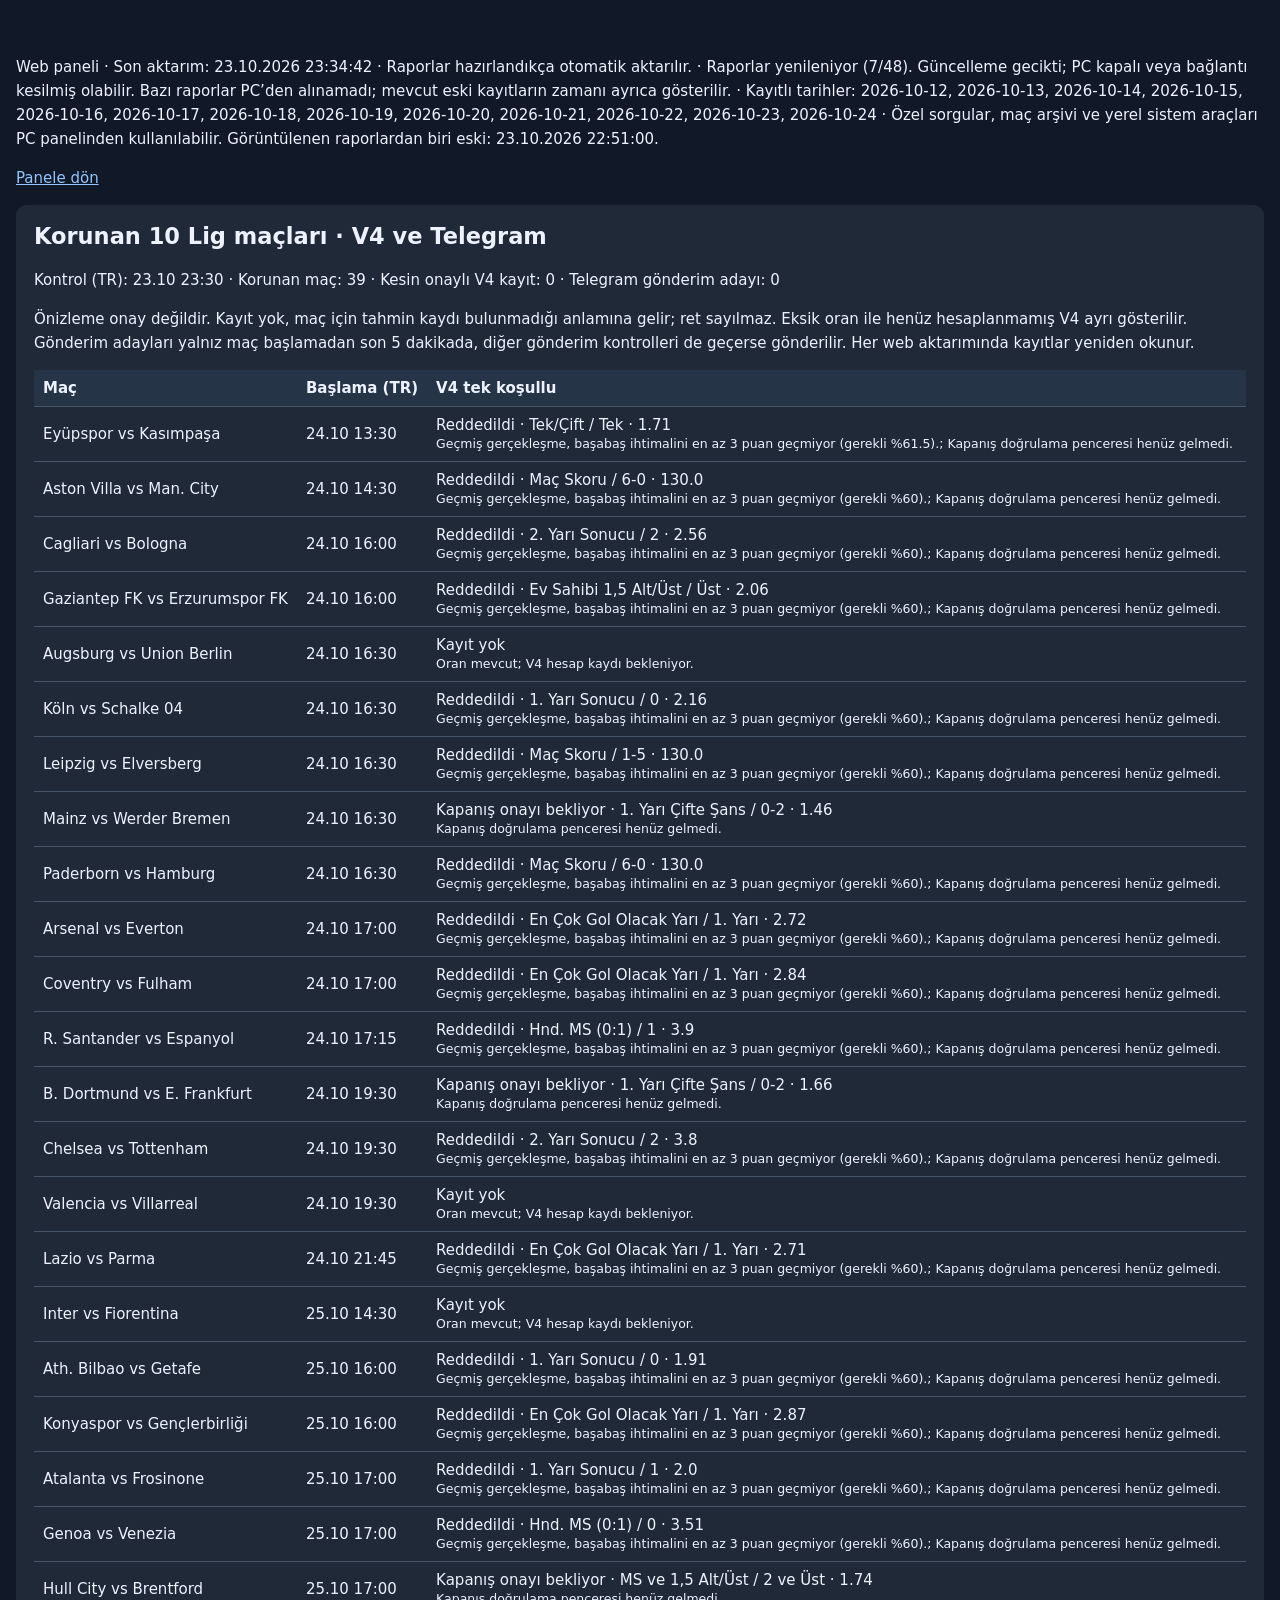
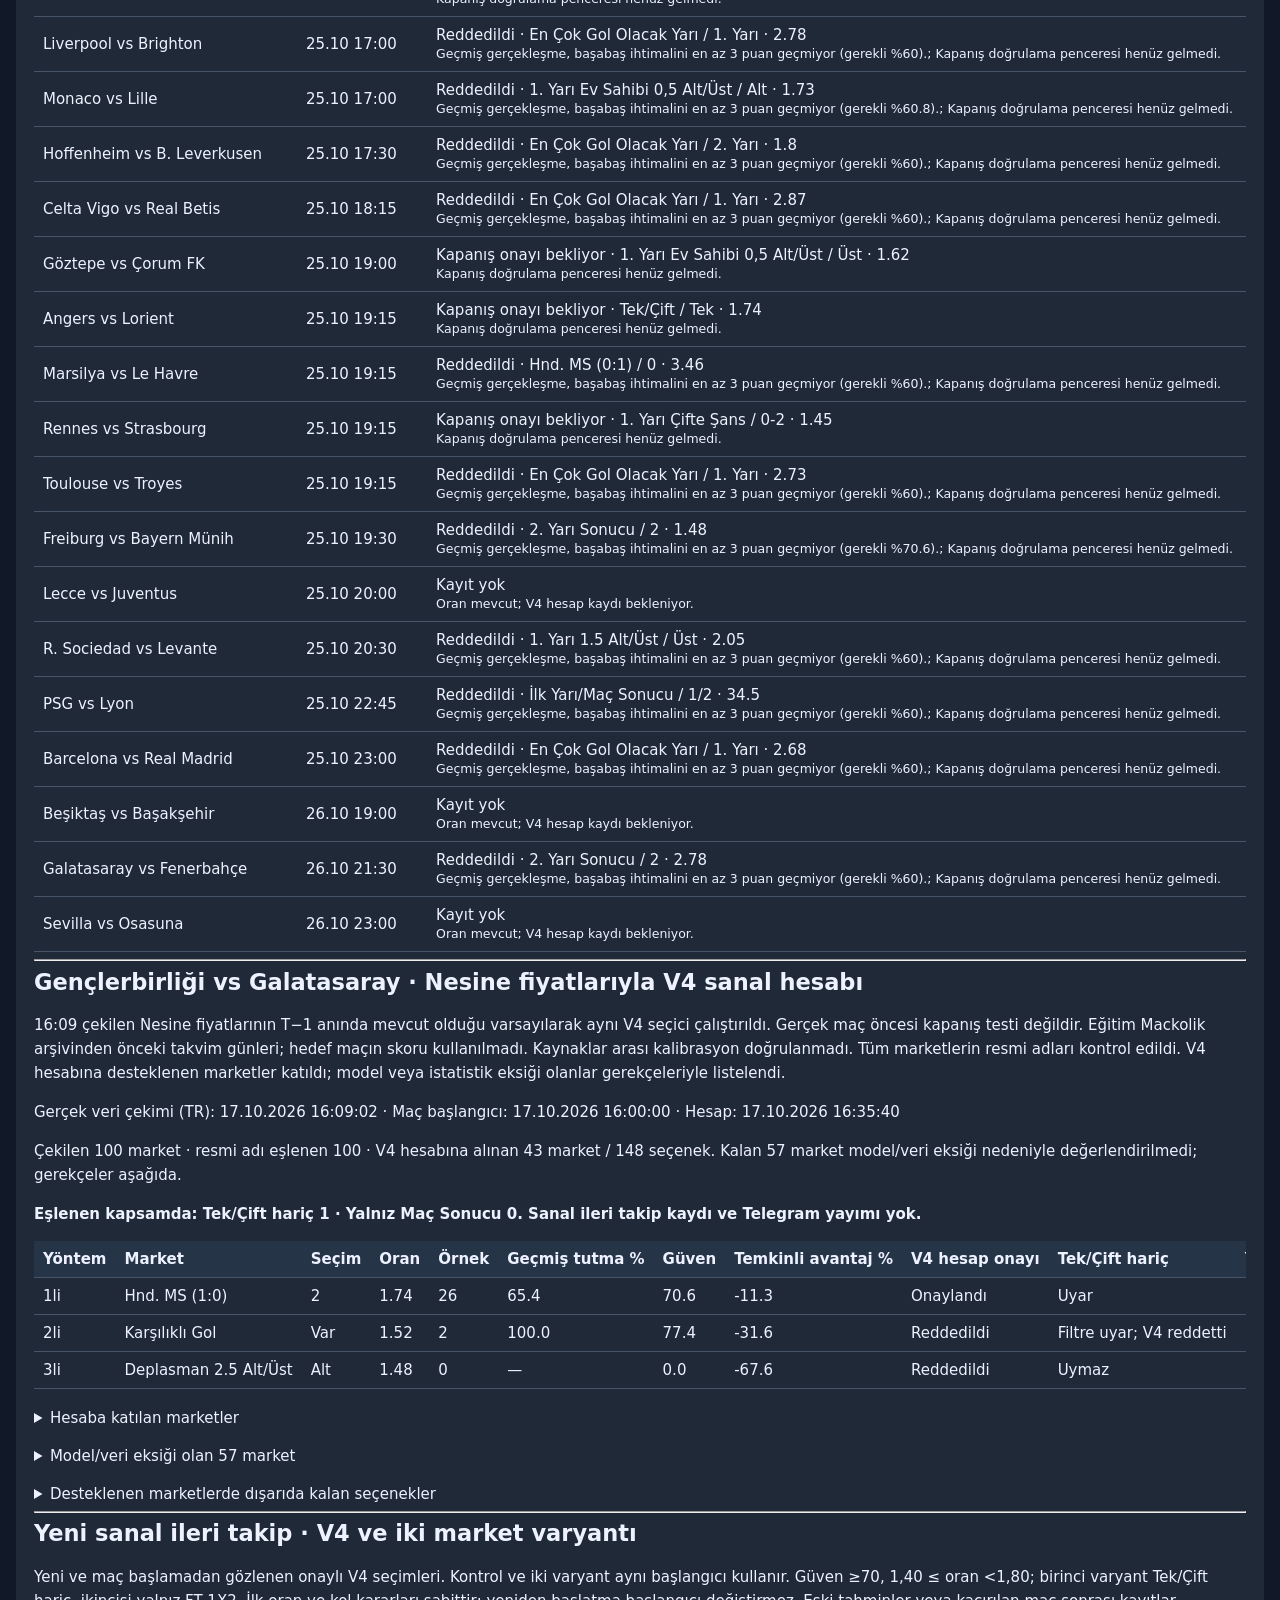
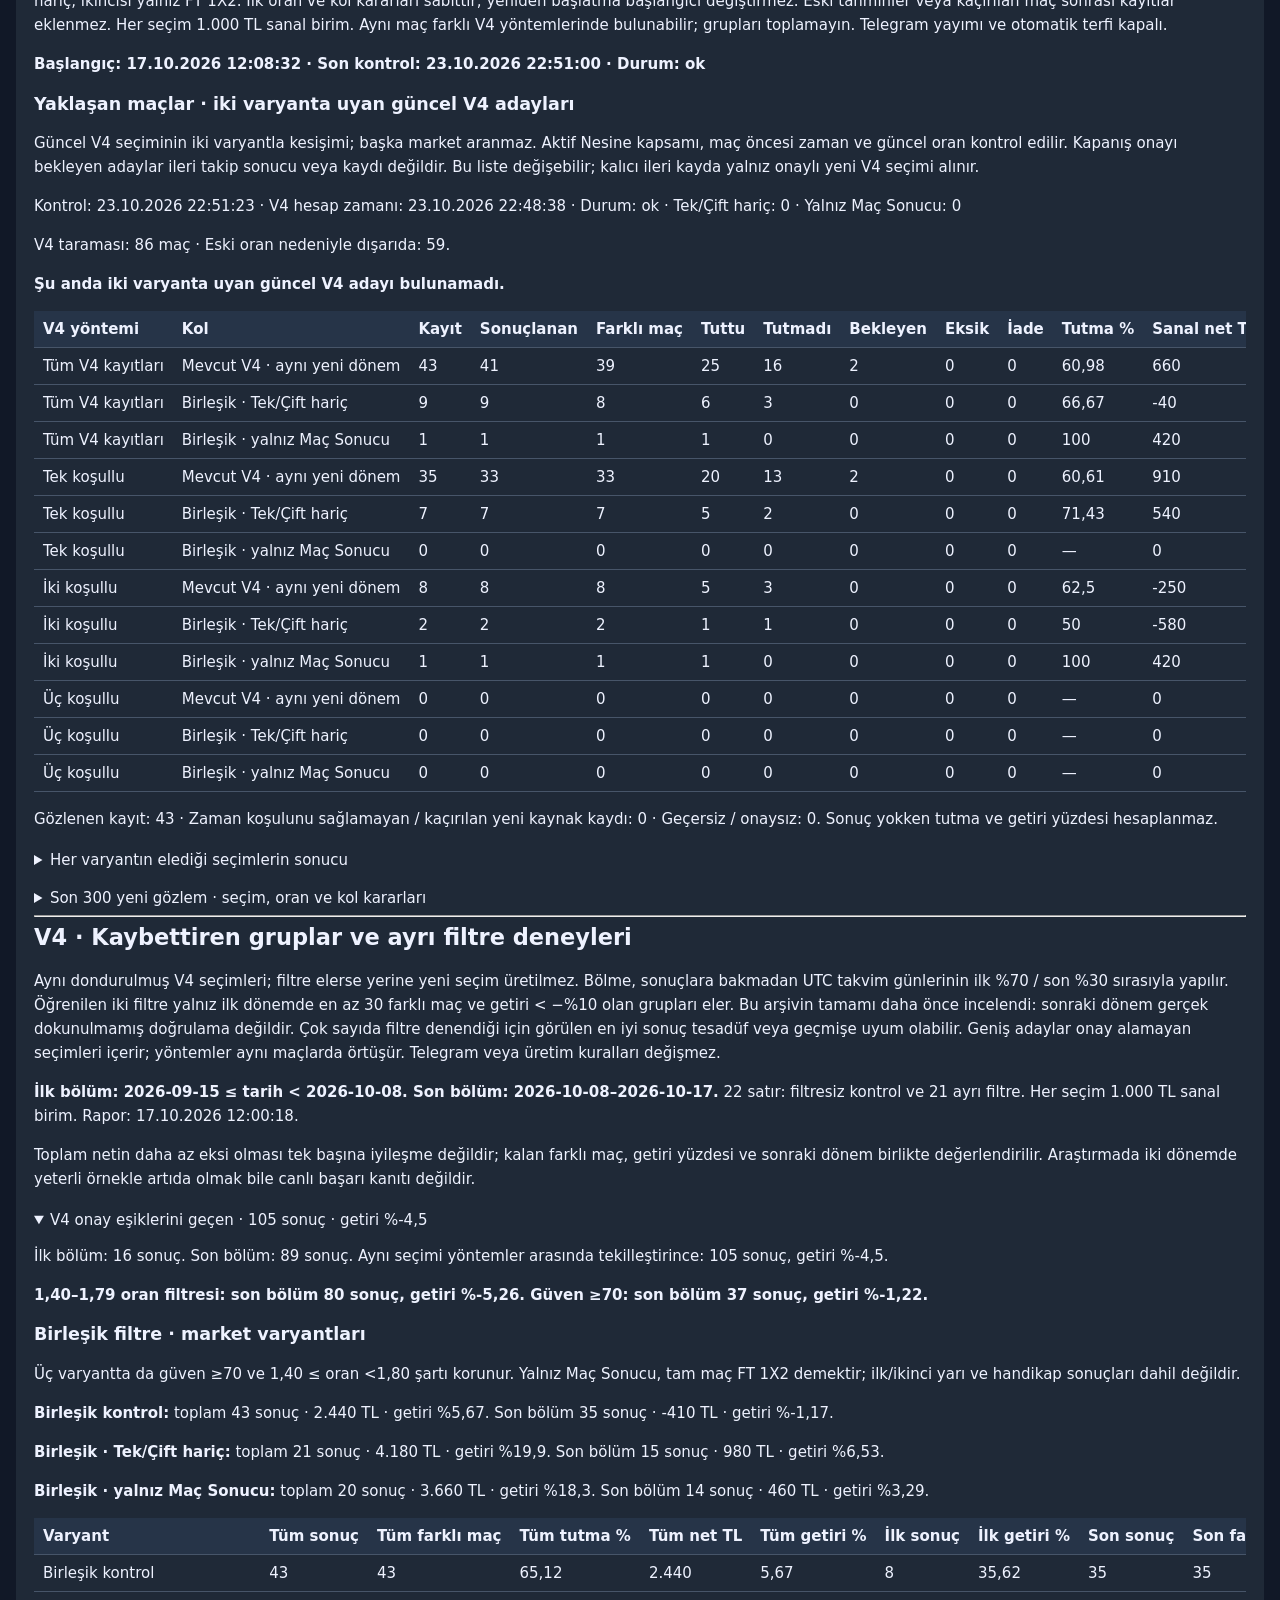
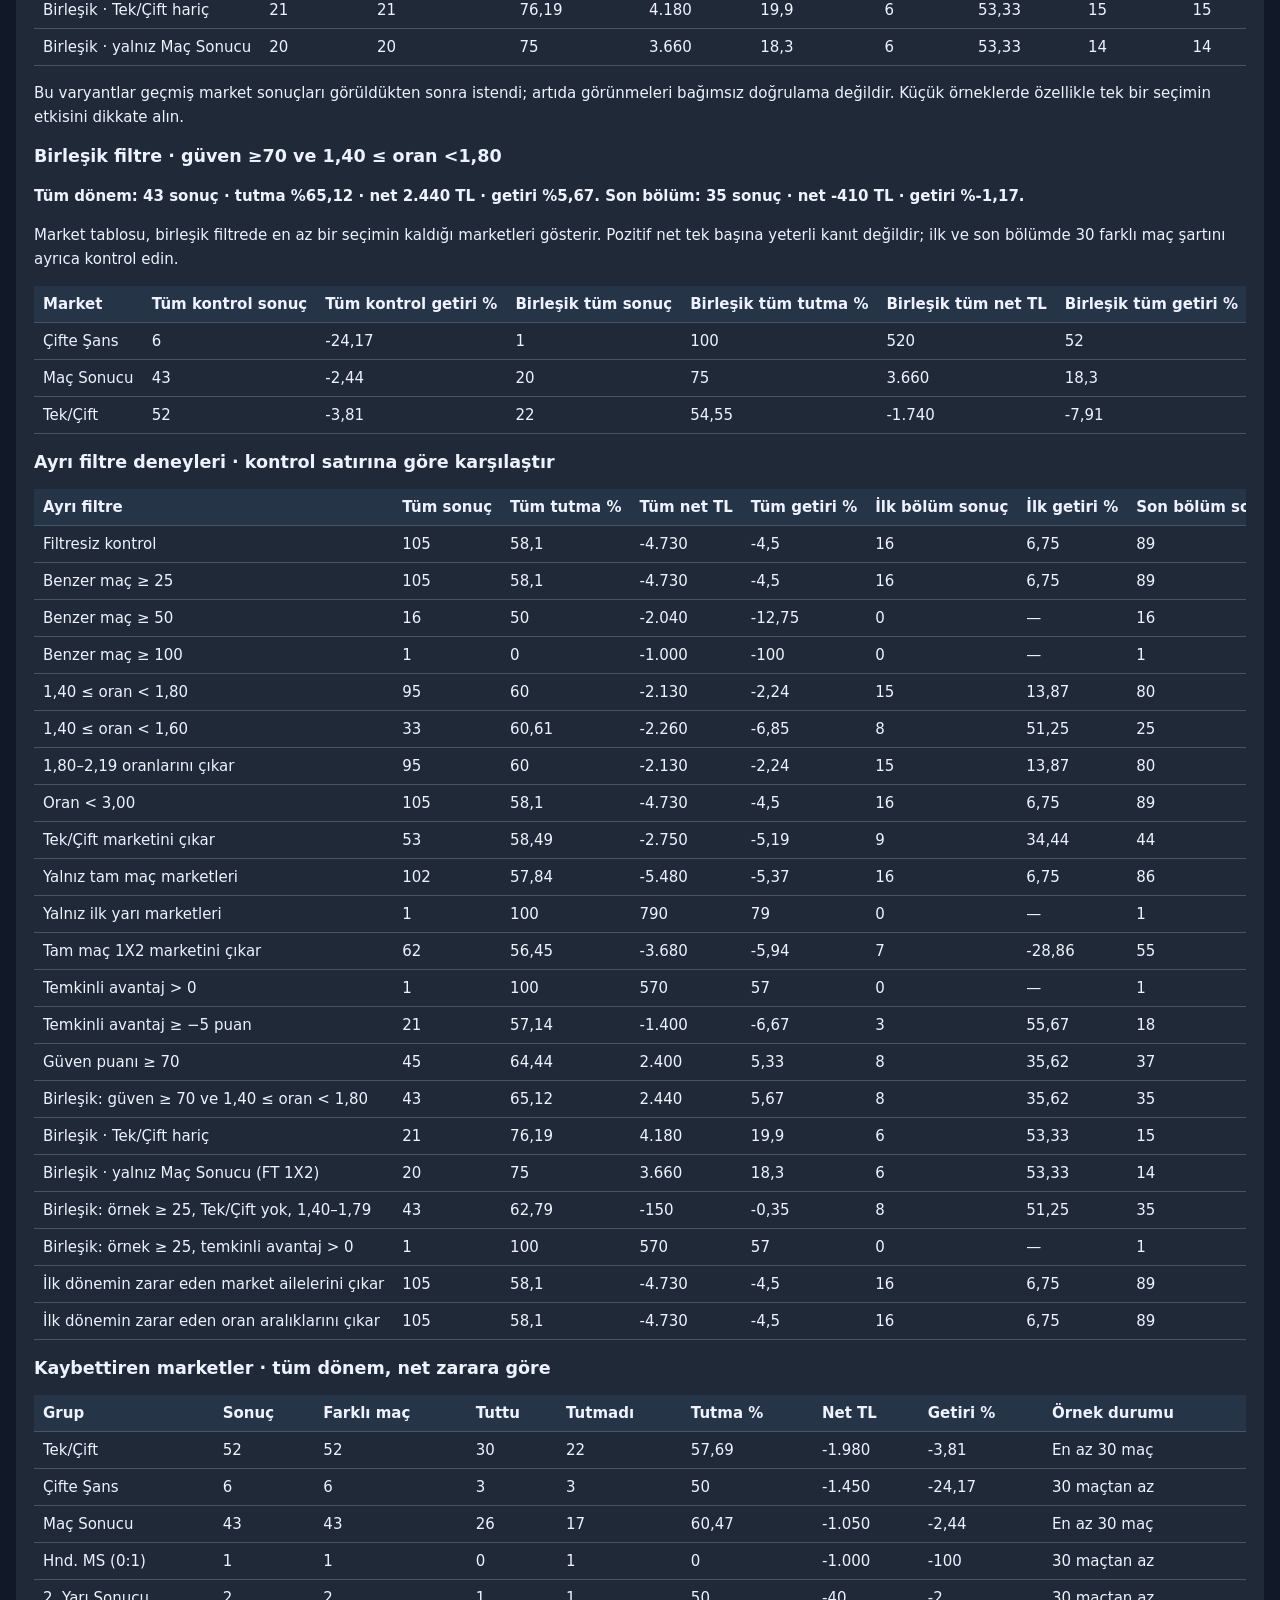
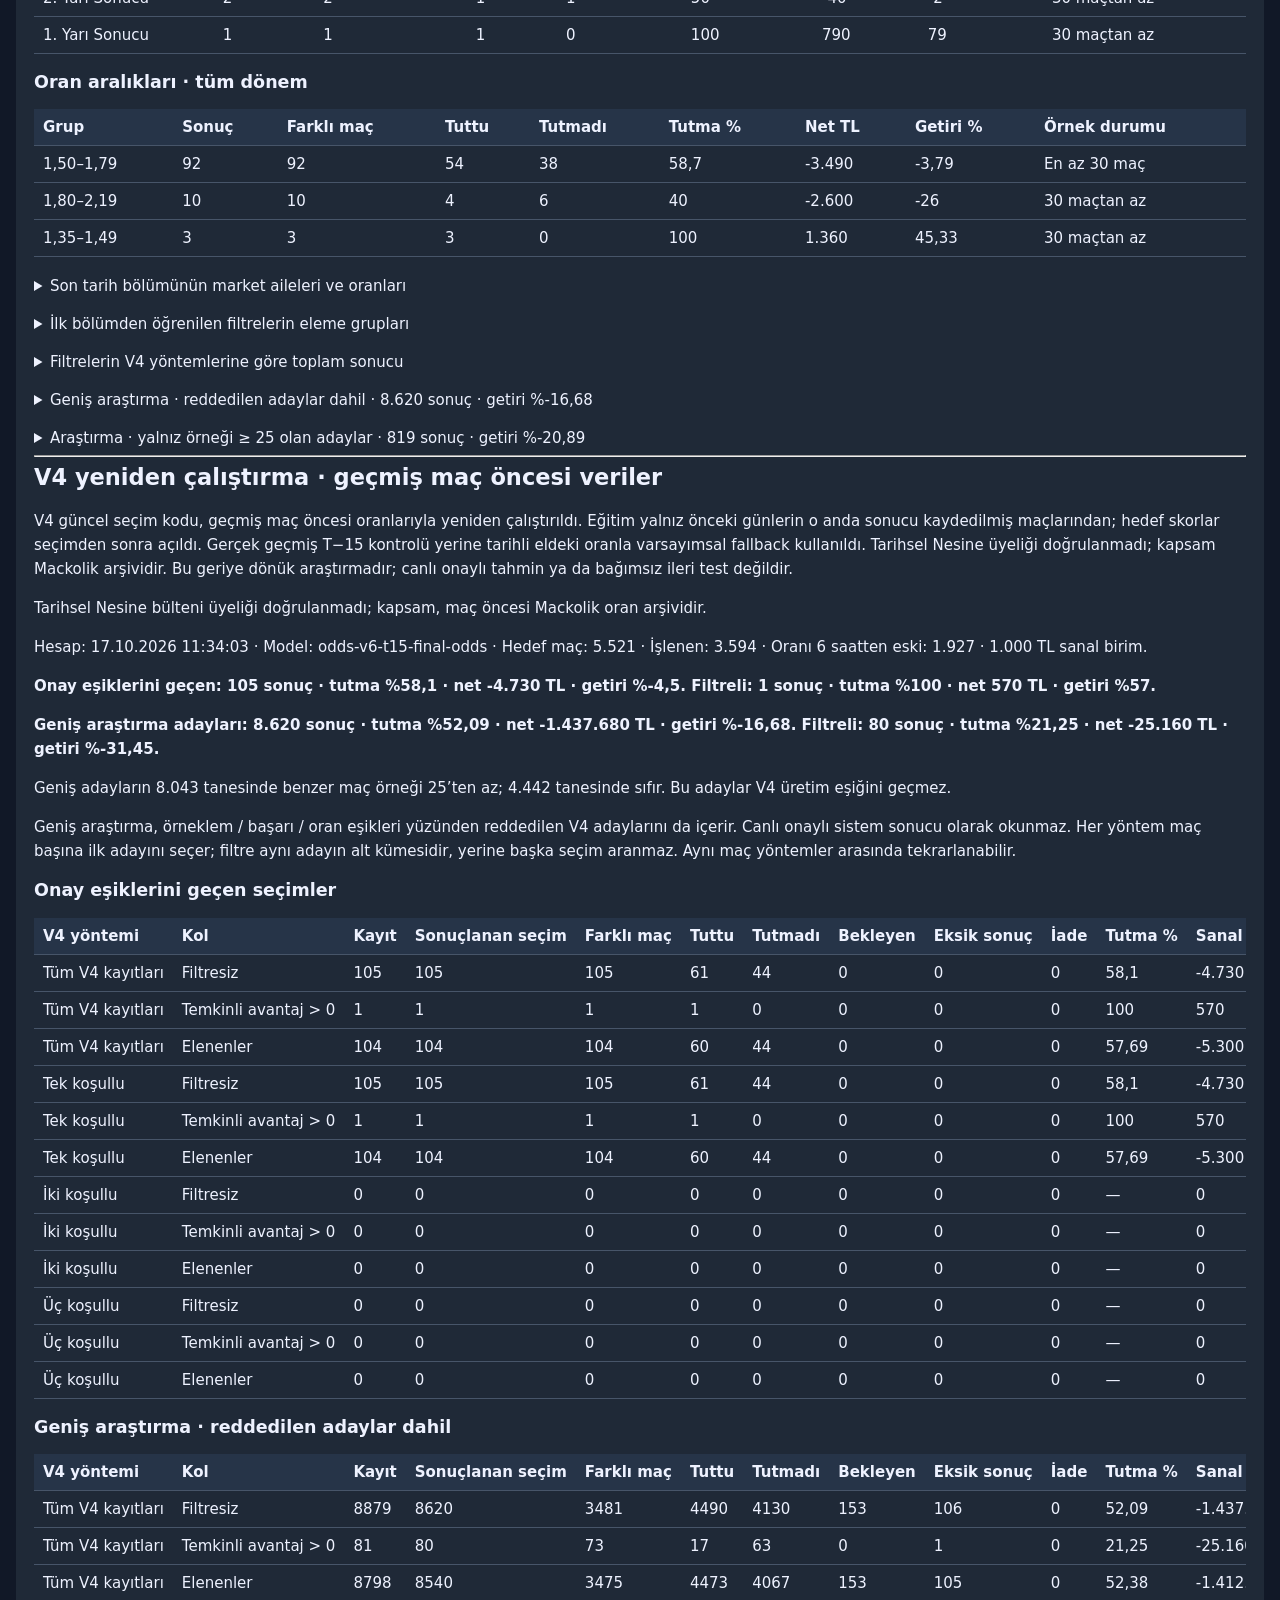
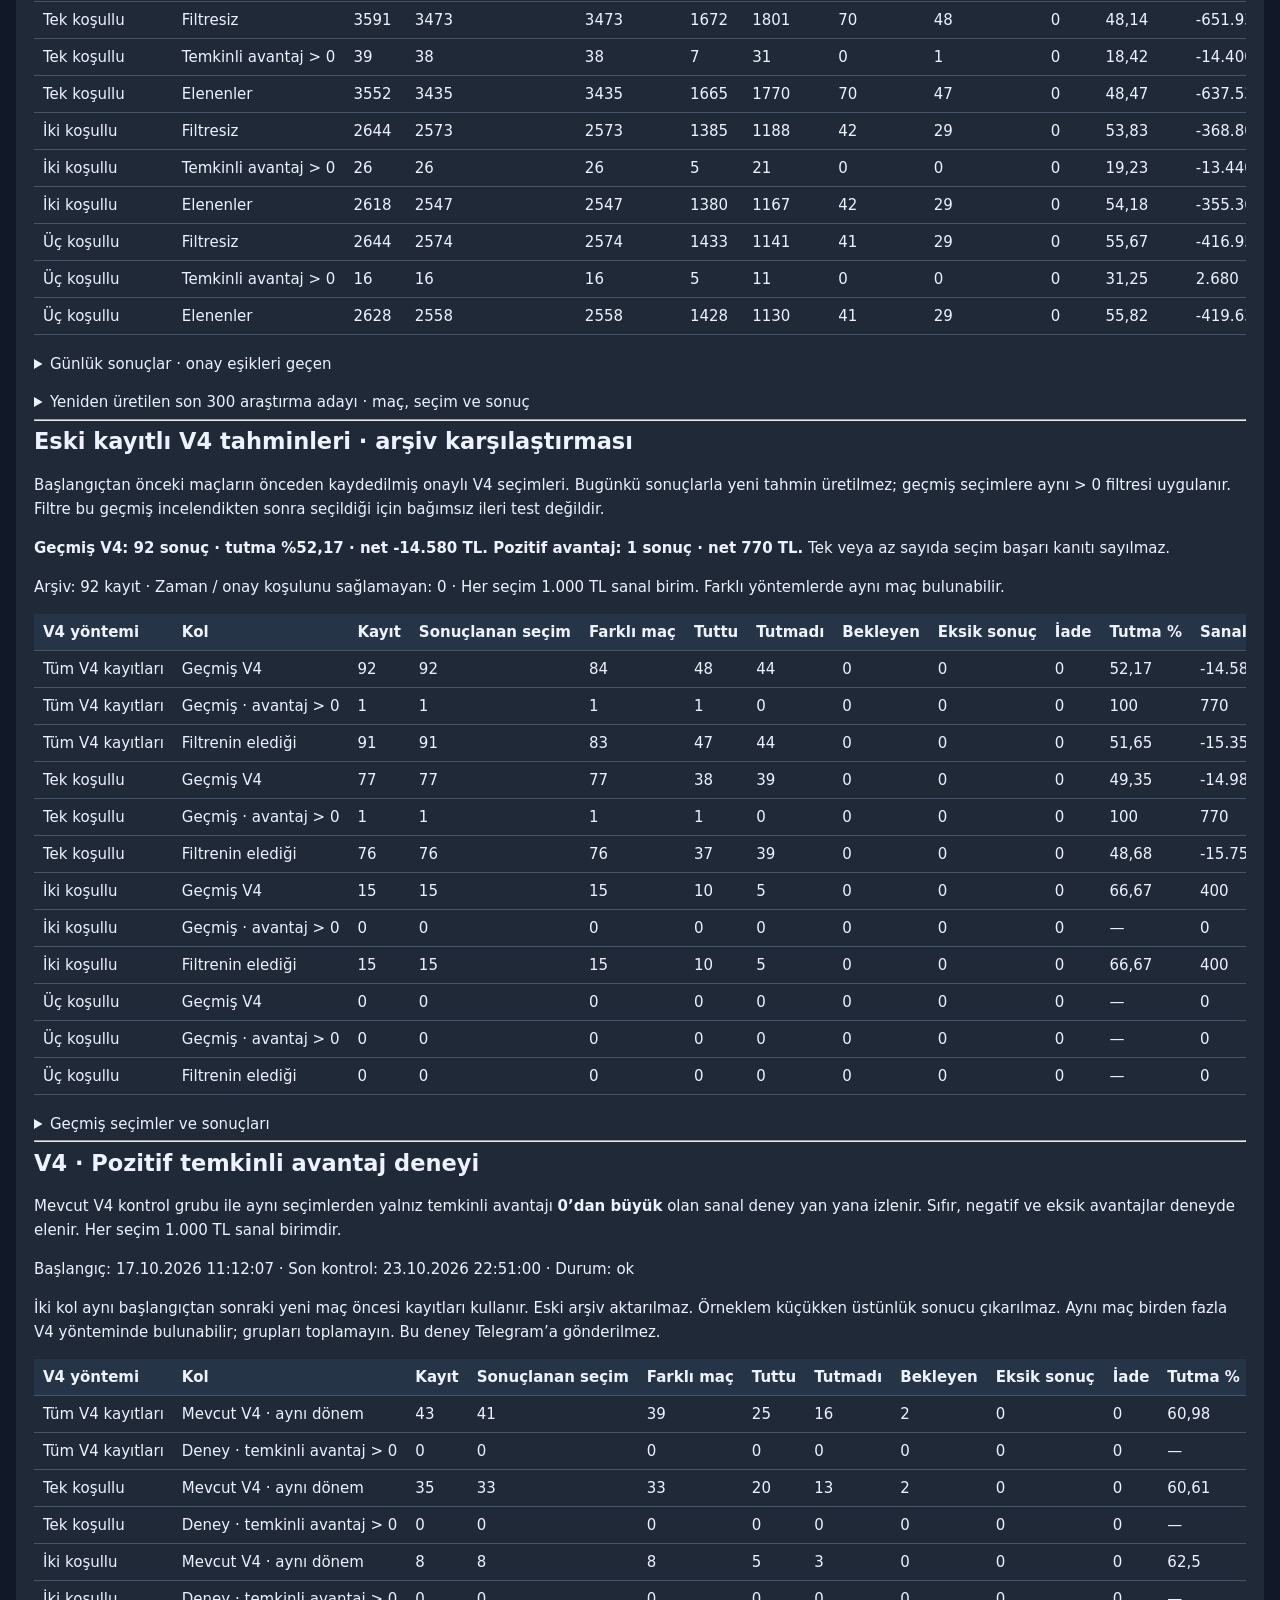
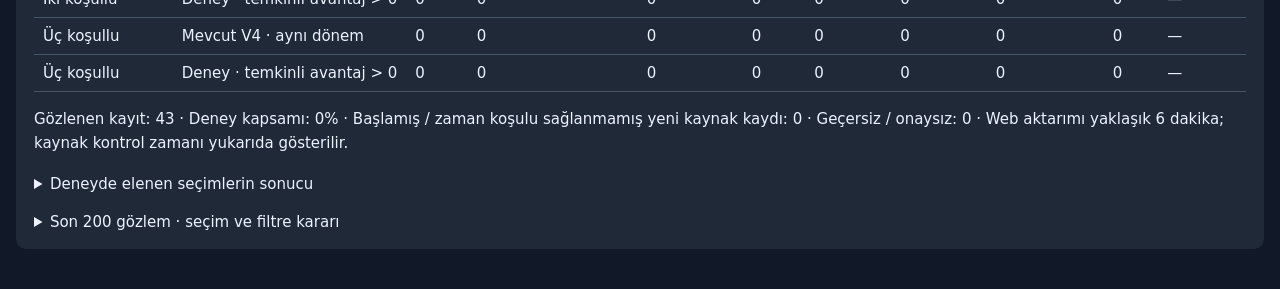
==== commit 921d3c26: "Update published panel snapshot" ====
--- a/v4-edge-experiment.html
+++ b/v4-edge-experiment.html
@@ -1,5 +1,5 @@
 <!doctype html><html lang="tr"><head>
-<script src="./web-snapshot.js"></script><meta charset="utf-8"><meta name="viewport" content="width=device-width,initial-scale=1"><title>V4 · Temkinli avantaj deneyi</title><style>body{font:15px system-ui;background:#111827;color:#eef2ff;margin:24px auto;max-width:1500px;padding:16px}a{color:#93c5fd}article{background:#1f2937;padding:18px;border-radius:10px}.scroll{overflow:auto}table{width:100%;border-collapse:collapse}td,th{padding:9px;text-align:left;border-bottom:1px solid #475569;white-space:nowrap}th{background:#263448}p{line-height:1.6}details{margin-top:20px}summary{cursor:pointer}h2{margin-top:0}</style></head><body><p id="web-publication-note" role="status">Son yayımlanan deney verileri yükleniyor…</p><p><a href="./index.html#ahmet">Panele dön</a></p><article id="v4-edge-experiment"><section id="ten-league-telegram"><h2>Korunan 10 Lig maçları · V4 ve Telegram</h2><p>Kontrol (TR): 23.10 22:50 · Korunan maç: 39 · Kesin onaylı V4 kayıt: 0 · Telegram gönderim adayı: 0</p><p>Önizleme onay değildir. Kayıt yok, maç için tahmin kaydı bulunmadığı anlamına gelir; ret sayılmaz. Eksik oran ile henüz hesaplanmamış V4 ayrı gösterilir. Gönderim adayları yalnız maç başlamadan son 5 dakikada, diğer gönderim kontrolleri de geçerse gönderilir. Her web aktarımında kayıtlar yeniden okunur.</p><div class="scroll"><table><thead><tr><th>Maç</th><th>Başlama (TR)</th><th>V4 tek koşullu</th><th>V4 iki koşullu</th><th>Son Mackolik oranı (TR)</th><th>Son oran kontrolü</th><th>Telegram planı</th></tr></thead><tbody><tr><td>Eyüpspor vs Kasımpaşa</td><td>24.10 13:30</td><td>Reddedildi · Tek/Çift / Tek · 1.71<br><small>Geçmiş gerçekleşme, başabaş ihtimalini en az 3 puan geçmiyor (gerekli %61.5).; Kapanış doğrulama penceresi henüz gelmedi.</small></td><td>Reddedildi · 2. Yarı Sonucu / 2 · 1.77<br><small>Örnek 25 maçtan az.; Kapanış doğrulama penceresi henüz gelmedi.</small></td><td>22.10 20:37</td><td>Henüz tamamlanmadı</td><td>Gönderilmeyecek: onay yok.</td></tr><tr><td>Aston Villa vs Man. City</td><td>24.10 14:30</td><td>Reddedildi · Maç Skoru / 6-0 · 130.0<br><small>Geçmiş gerçekleşme, başabaş ihtimalini en az 3 puan geçmiyor (gerekli %60).; Kapanış doğrulama penceresi henüz gelmedi.</small></td><td>Reddedildi · En Çok Gol Olacak Yarı / 2. Yarı · 1.87<br><small>Örnek 25 maçtan az.; Kapanış doğrulama penceresi henüz gelmedi.</small></td><td>23.10 02:39</td><td>Henüz tamamlanmadı</td><td>Gönderilmeyecek: onay yok.</td></tr><tr><td>Cagliari vs Bologna</td><td>24.10 16:00</td><td>Reddedildi · 2. Yarı Sonucu / 2 · 2.56<br><small>Geçmiş gerçekleşme, başabaş ihtimalini en az 3 puan geçmiyor (gerekli %60).; Kapanış doğrulama penceresi henüz gelmedi.</small></td><td>Reddedildi · 1. Yarı Deplasman 0,5 Alt/Üst / Üst · 1.95<br><small>Örnek 25 maçtan az.; Kapanış doğrulama penceresi henüz gelmedi.</small></td><td>23.10 02:40</td><td>Henüz tamamlanmadı</td><td>Gönderilmeyecek: onay yok.</td></tr><tr><td>Gaziantep FK vs Erzurumspor FK</td><td>24.10 16:00</td><td>Reddedildi · Ev Sahibi 1,5 Alt/Üst / Üst · 2.06<br><small>Geçmiş gerçekleşme, başabaş ihtimalini en az 3 puan geçmiyor (gerekli %60).; Kapanış doğrulama penceresi henüz gelmedi.</small></td><td>Reddedildi · 2.5 Alt/Üst / Alt · 1.54<br><small>Geçmiş gerçekleşme, başabaş ihtimalini en az 3 puan geçmiyor (gerekli %67.9).; Kapanış doğrulama penceresi henüz gelmedi.</small></td><td>22.10 20:38</td><td>Henüz tamamlanmadı</td><td>Gönderilmeyecek: onay yok.</td></tr><tr><td>Augsburg vs Union Berlin</td><td>24.10 16:30</td><td>Kayıt yok<br><small>Oran mevcut; V4 hesap kaydı bekleniyor.</small></td><td>Reddedildi · 1. Yarı Ev Sahibi 0,5 Alt/Üst / Üst · 1.44<br><small>Örnek 25 maçtan az.; Kapanış doğrulama penceresi henüz gelmedi.</small></td><td>23.10 02:43</td><td>Henüz tamamlanmadı</td><td>Gönderilmeyecek: onay yok.</td></tr><tr><td>Köln vs Schalke 04</td><td>24.10 16:30</td><td>Reddedildi · 1. Yarı Sonucu / 0 · 2.16<br><small>Geçmiş gerçekleşme, başabaş ihtimalini en az 3 puan geçmiyor (gerekli %60).; Kapanış doğrulama penceresi henüz gelmedi.</small></td><td>Kapanış onayı bekliyor · Ev Sahibi 1,5 Alt/Üst / Üst · 1.62<br><small>Kapanış doğrulama penceresi henüz gelmedi.</small></td><td>23.10 02:44</td><td>Henüz tamamlanmadı</td><td>Gönderilmeyecek: onay yok.</td></tr><tr><td>Leipzig vs Elversberg</td><td>24.10 16:30</td><td>Reddedildi · Maç Skoru / 1-5 · 130.0<br><small>Geçmiş gerçekleşme, başabaş ihtimalini en az 3 puan geçmiyor (gerekli %60).; Kapanış doğrulama penceresi henüz gelmedi.</small></td><td>Reddedildi · 1. Yarı Sonucu / 1 · 1.62<br><small>Örnek 25 maçtan az.; Kapanış doğrulama penceresi henüz gelmedi.</small></td><td>23.10 02:57</td><td>Henüz tamamlanmadı</td><td>Gönderilmeyecek: onay yok.</td></tr><tr><td>Mainz vs Werder Bremen</td><td>24.10 16:30</td><td>Kapanış onayı bekliyor · 1. Yarı Çifte Şans / 0-2 · 1.46<br><small>Kapanış doğrulama penceresi henüz gelmedi.</small></td><td>Reddedildi · Toplam Gol Aralığı / 2-3 · 1.92<br><small>Örnek 25 maçtan az.; Kapanış doğrulama penceresi henüz gelmedi.</small></td><td>23.10 02:44</td><td>Henüz tamamlanmadı</td><td>Gönderilmeyecek: onay yok.</td></tr><tr><td>Paderborn vs Hamburg</td><td>24.10 16:30</td><td>Reddedildi · Maç Skoru / 6-0 · 130.0<br><small>Geçmiş gerçekleşme, başabaş ihtimalini en az 3 puan geçmiyor (gerekli %60).; Kapanış doğrulama penceresi henüz gelmedi.</small></td><td>Reddedildi · 2.5 Alt/Üst / Üst · 1.4<br><small>Geçmiş gerçekleşme, başabaş ihtimalini en az 3 puan geçmiyor (gerekli %74.4).; Kapanış doğrulama penceresi henüz gelmedi.</small></td><td>22.10 20:40</td><td>Henüz tamamlanmadı</td><td>Gönderilmeyecek: onay yok.</td></tr><tr><td>Arsenal vs Everton</td><td>24.10 17:00</td><td>Reddedildi · En Çok Gol Olacak Yarı / 1. Yarı · 2.72<br><small>Geçmiş gerçekleşme, başabaş ihtimalini en az 3 puan geçmiyor (gerekli %60).; Kapanış doğrulama penceresi henüz gelmedi.</small></td><td>Reddedildi · 2. Yarı Sonucu / 1 · 1.61<br><small>Örnek 25 maçtan az.; Kapanış doğrulama penceresi henüz gelmedi.</small></td><td>23.10 02:47</td><td>Henüz tamamlanmadı</td><td>Gönderilmeyecek: onay yok.</td></tr><tr><td>Coventry vs Fulham</td><td>24.10 17:00</td><td>Reddedildi · En Çok Gol Olacak Yarı / 1. Yarı · 2.84<br><small>Geçmiş gerçekleşme, başabaş ihtimalini en az 3 puan geçmiyor (gerekli %60).; Kapanış doğrulama penceresi henüz gelmedi.</small></td><td>Reddedildi · 1. Yarı Çifte Şans / 1-2 · 1.41<br><small>Örnek 25 maçtan az.; Kapanış doğrulama penceresi henüz gelmedi.</small></td><td>22.10 20:41</td><td>Henüz tamamlanmadı</td><td>Gönderilmeyecek: onay yok.</td></tr><tr><td>R. Santander vs Espanyol</td><td>24.10 17:15</td><td>Reddedildi · Hnd. MS (0:1) / 1 · 3.9<br><small>Geçmiş gerçekleşme, başabaş ihtimalini en az 3 puan geçmiyor (gerekli %60).; Kapanış doğrulama penceresi henüz gelmedi.</small></td><td>Reddedildi · 1. Yarı 1.5 Alt/Üst / Üst · 2.13<br><small>Örnek 25 maçtan az.; Kapanış doğrulama penceresi henüz gelmedi.</small></td><td>23.10 02:48</td><td>Henüz tamamlanmadı</td><td>Gönderilmeyecek: onay yok.</td></tr><tr><td>B. Dortmund vs E. Frankfurt</td><td>24.10 19:30</td><td>Kapanış onayı bekliyor · 1. Yarı Çifte Şans / 0-2 · 1.66<br><small>Kapanış doğrulama penceresi henüz gelmedi.</small></td><td>Reddedildi · 2. Yarı Sonucu / 1 · 1.6<br><small>Örnek 25 maçtan az.; Kapanış doğrulama penceresi henüz gelmedi.</small></td><td>23.10 04:08</td><td>Henüz tamamlanmadı</td><td>Gönderilmeyecek: onay yok.</td></tr><tr><td>Chelsea vs Tottenham</td><td>24.10 19:30</td><td>Reddedildi · 2. Yarı Sonucu / 2 · 3.8<br><small>Geçmiş gerçekleşme, başabaş ihtimalini en az 3 puan geçmiyor (gerekli %60).; Kapanış doğrulama penceresi henüz gelmedi.</small></td><td>Reddedildi · Maç Sonucu / 1 · 1.49<br><small>Geçmiş gerçekleşme, başabaş ihtimalini en az 3 puan geçmiyor (gerekli %70.1).; Kapanış doğrulama penceresi henüz gelmedi.</small></td><td>23.10 02:49</td><td>Henüz tamamlanmadı</td><td>Gönderilmeyecek: onay yok.</td></tr><tr><td>Valencia vs Villarreal</td><td>24.10 19:30</td><td>Kayıt yok<br><small>Oran mevcut; V4 hesap kaydı bekleniyor.</small></td><td>Reddedildi · 2. Yarı Sonucu / 2 · 2.26<br><small>Geçmiş gerçekleşme, başabaş ihtimalini en az 3 puan geçmiyor (gerekli %60).; Kapanış doğrulama penceresi henüz gelmedi.</small></td><td>23.10 03:53</td><td>Henüz tamamlanmadı</td><td>Gönderilmeyecek: onay yok.</td></tr><tr><td>Lazio vs Parma</td><td>24.10 21:45</td><td>Reddedildi · En Çok Gol Olacak Yarı / 1. Yarı · 2.71<br><small>Geçmiş gerçekleşme, başabaş ihtimalini en az 3 puan geçmiyor (gerekli %60).; Kapanış doğrulama penceresi henüz gelmedi.</small></td><td>Reddedildi · Deplasman 0,5 Alt/Üst / Alt · 1.7<br><small>Örnek 25 maçtan az.; Kapanış doğrulama penceresi henüz gelmedi.</small></td><td>23.10 02:50</td><td>Henüz tamamlanmadı</td><td>Gönderilmeyecek: onay yok.</td></tr><tr><td>Inter vs Fiorentina</td><td>25.10 14:30</td><td>Kayıt yok<br><small>Oran mevcut; V4 hesap kaydı bekleniyor.</small></td><td>Reddedildi · Tek/Çift / Tek · 1.69<br><small>Örnek 25 maçtan az.; Kapanış doğrulama penceresi henüz gelmedi.</small></td><td>23.10 19:19</td><td>Henüz tamamlanmadı</td><td>Gönderilmeyecek: onay yok.</td></tr><tr><td>Ath. Bilbao vs Getafe</td><td>25.10 16:00</td><td>Reddedildi · 1. Yarı Sonucu / 0 · 1.91<br><small>Geçmiş gerçekleşme, başabaş ihtimalini en az 3 puan geçmiyor (gerekli %60).; Kapanış doğrulama penceresi henüz gelmedi.</small></td><td>Reddedildi · Maç Sonucu / 1 · 1.43<br><small>Örnek 25 maçtan az.; Kapanış doğrulama penceresi henüz gelmedi.</small></td><td>23.10 20:21</td><td>Henüz tamamlanmadı</td><td>Gönderilmeyecek: onay yok.</td></tr><tr><td>Konyaspor vs Gençlerbirliği</td><td>25.10 16:00</td><td>Reddedildi · En Çok Gol Olacak Yarı / 1. Yarı · 2.87<br><small>Geçmiş gerçekleşme, başabaş ihtimalini en az 3 puan geçmiyor (gerekli %60).; Kapanış doğrulama penceresi henüz gelmedi.</small></td><td>Reddedildi · Maç Sonucu / 1 · 1.68<br><small>Geçmiş gerçekleşme, başabaş ihtimalini en az 3 puan geçmiyor (gerekli %62.5).; Kapanış doğrulama penceresi henüz gelmedi.</small></td><td>23.10 20:30</td><td>Henüz tamamlanmadı</td><td>Gönderilmeyecek: onay yok.</td></tr><tr><td>Atalanta vs Frosinone</td><td>25.10 17:00</td><td>Reddedildi · 1. Yarı Sonucu / 1 · 2.0<br><small>Geçmiş gerçekleşme, başabaş ihtimalini en az 3 puan geçmiyor (gerekli %60).; Kapanış doğrulama penceresi henüz gelmedi.</small></td><td>Reddedildi · Toplam Gol Aralığı / 4-5 · 2.52<br><small>Örnek 25 maçtan az.; Kapanış doğrulama penceresi henüz gelmedi.</small></td><td>23.10 20:38</td><td>Henüz tamamlanmadı</td><td>Gönderilmeyecek: onay yok.</td></tr><tr><td>Genoa vs Venezia</td><td>25.10 17:00</td><td>Reddedildi · Hnd. MS (0:1) / 0 · 3.51<br><small>Geçmiş gerçekleşme, başabaş ihtimalini en az 3 puan geçmiyor (gerekli %60).; Kapanış doğrulama penceresi henüz gelmedi.</small></td><td>Reddedildi · Maç Sonucu / 1 · 1.88<br><small>Geçmiş gerçekleşme, başabaş ihtimalini en az 3 puan geçmiyor (gerekli %60).; Kapanış doğrulama penceresi henüz gelmedi.</small></td><td>23.10 20:41</td><td>Henüz tamamlanmadı</td><td>Gönderilmeyecek: onay yok.</td></tr><tr><td>Hull City vs Brentford</td><td>25.10 17:00</td><td>Kapanış onayı bekliyor · MS ve 1,5 Alt/Üst / 2 ve Üst · 1.74<br><small>Kapanış doğrulama penceresi henüz gelmedi.</small></td><td>Reddedildi · Maç Sonucu / 2 · 1.48<br><small>Örnek 25 maçtan az.; Kapanış doğrulama penceresi henüz gelmedi.</small></td><td>23.10 20:33</td><td>Henüz tamamlanmadı</td><td>Gönderilmeyecek: onay yok.</td></tr><tr><td>Liverpool vs Brighton</td><td>25.10 17:00</td><td>Reddedildi · En Çok Gol Olacak Yarı / 1. Yarı · 2.78<br><small>Geçmiş gerçekleşme, başabaş ihtimalini en az 3 puan geçmiyor (gerekli %60).; Kapanış doğrulama penceresi henüz gelmedi.</small></td><td>Reddedildi · 1. Yarı Ev Sahibi 0,5 Alt/Üst / Üst · 1.54<br><small>Geçmiş gerçekleşme, başabaş ihtimalini en az 3 puan geçmiyor (gerekli %67.9).; Kapanış doğrulama penceresi henüz gelmedi.</small></td><td>23.10 20:35</td><td>Henüz tamamlanmadı</td><td>Gönderilmeyecek: onay yok.</td></tr><tr><td>Monaco vs Lille</td><td>25.10 17:00</td><td>Reddedildi · 1. Yarı Ev Sahibi 0,5 Alt/Üst / Alt · 1.73<br><small>Geçmiş gerçekleşme, başabaş ihtimalini en az 3 puan geçmiyor (gerekli %60.8).; Kapanış doğrulama penceresi henüz gelmedi.</small></td><td>Reddedildi · 2.5 Alt/Üst / Üst · 1.61<br><small>Geçmiş gerçekleşme, başabaş ihtimalini en az 3 puan geçmiyor (gerekli %65.1).; Kapanış doğrulama penceresi henüz gelmedi.</small></td><td>23.10 20:44</td><td>Henüz tamamlanmadı</td><td>Gönderilmeyecek: onay yok.</td></tr><tr><td>Hoffenheim vs B. Leverkusen</td><td>25.10 17:30</td><td>Reddedildi · En Çok Gol Olacak Yarı / 2. Yarı · 1.8<br><small>Geçmiş gerçekleşme, başabaş ihtimalini en az 3 puan geçmiyor (gerekli %60).; Kapanış doğrulama penceresi henüz gelmedi.</small></td><td>Reddedildi · Maç Sonucu / 2 · 2.07<br><small>Örnek 25 maçtan az.; Kapanış doğrulama penceresi henüz gelmedi.</small></td><td>23.10 20:47</td><td>Henüz tamamlanmadı</td><td>Gönderilmeyecek: onay yok.</td></tr><tr><td>Celta Vigo vs Real Betis</td><td>25.10 18:15</td><td>Reddedildi · En Çok Gol Olacak Yarı / 1. Yarı · 2.87<br><small>Geçmiş gerçekleşme, başabaş ihtimalini en az 3 puan geçmiyor (gerekli %60).; Kapanış doğrulama penceresi henüz gelmedi.</small></td><td>Reddedildi · Tek/Çift / Çift · 1.62<br><small>Örnek 25 maçtan az.; Kapanış doğrulama penceresi henüz gelmedi.</small></td><td>23.10 20:49</td><td>Henüz tamamlanmadı</td><td>Gönderilmeyecek: onay yok.</td></tr><tr><td>Göztepe vs Çorum FK</td><td>25.10 19:00</td><td>Kapanış onayı bekliyor · 1. Yarı Ev Sahibi 0,5 Alt/Üst / Üst · 1.62<br><small>Kapanış doğrulama penceresi henüz gelmedi.</small></td><td>Reddedildi · 1. Yarı Sonucu / 1 · 2.46<br><small>Geçmiş gerçekleşme, başabaş ihtimalini en az 3 puan geçmiyor (gerekli %60).; Kapanış doğrulama penceresi henüz gelmedi.</small></td><td>23.10 20:51</td><td>Henüz tamamlanmadı</td><td>Gönderilmeyecek: onay yok.</td></tr><tr><td>Angers vs Lorient</td><td>25.10 19:15</td><td>Kapanış onayı bekliyor · Tek/Çift / Tek · 1.74<br><small>Kapanış doğrulama penceresi henüz gelmedi.</small></td><td>Kayıt yok<br><small>Oran mevcut; V4 hesap kaydı bekleniyor.</small></td><td>23.10 21:47</td><td>Henüz tamamlanmadı</td><td>Gönderilmeyecek: onay yok.</td></tr><tr><td>Marsilya vs Le Havre</td><td>25.10 19:15</td><td>Reddedildi · Hnd. MS (0:1) / 0 · 3.46<br><small>Geçmiş gerçekleşme, başabaş ihtimalini en az 3 puan geçmiyor (gerekli %60).; Kapanış doğrulama penceresi henüz gelmedi.</small></td><td>Kapanış onayı bekliyor · 2. Yarı Sonucu / 1 · 1.7<br><small>Kapanış doğrulama penceresi henüz gelmedi.</small></td><td>23.10 21:49</td><td>Henüz tamamlanmadı</td><td>Gönderilmeyecek: onay yok.</td></tr><tr><td>Rennes vs Strasbourg</td><td>25.10 19:15</td><td>Kapanış onayı bekliyor · 1. Yarı Çifte Şans / 0-2 · 1.45<br><small>Kapanış doğrulama penceresi henüz gelmedi.</small></td><td>Reddedildi · 2. Yarı Sonucu / 1 · 1.87<br><small>Örnek 25 maçtan az.; Kapanış doğrulama penceresi henüz gelmedi.</small></td><td>23.10 21:52</td><td>Henüz tamamlanmadı</td><td>Gönderilmeyecek: onay yok.</td></tr><tr><td>Toulouse vs Troyes</td><td>25.10 19:15</td><td>Reddedildi · En Çok Gol Olacak Yarı / 1. Yarı · 2.73<br><small>Geçmiş gerçekleşme, başabaş ihtimalini en az 3 puan geçmiyor (gerekli %60).; Kapanış doğrulama penceresi henüz gelmedi.</small></td><td>Reddedildi · Maç Sonucu / 1 · 1.43<br><small>Geçmiş gerçekleşme, başabaş ihtimalini en az 3 puan geçmiyor (gerekli %72.9).; Kapanış doğrulama penceresi henüz gelmedi.</small></td><td>23.10 21:57</td><td>Henüz tamamlanmadı</td><td>Gönderilmeyecek: onay yok.</td></tr><tr><td>Freiburg vs Bayern Münih</td><td>25.10 19:30</td><td>Reddedildi · 2. Yarı Sonucu / 2 · 1.48<br><small>Geçmiş gerçekleşme, başabaş ihtimalini en az 3 puan geçmiyor (gerekli %70.6).; Kapanış doğrulama penceresi henüz gelmedi.</small></td><td>Reddedildi · MS ve 2,5 Alt/Üst / 2 ve Üst · 1.42<br><small>Örnek 25 maçtan az.; Geçmiş gerçekleşme, başabaş ihtimalini en az 3 puan geçmiyor (gerekli %73.4).; Kapanış doğrulama penceresi henüz gelmedi.</small></td><td>23.10 22:01</td><td>Henüz tamamlanmadı</td><td>Gönderilmeyecek: onay yok.</td></tr><tr><td>Lecce vs Juventus</td><td>25.10 20:00</td><td>Kayıt yok<br><small>Oran mevcut; V4 hesap kaydı bekleniyor.</small></td><td>Reddedildi · Ev Sahibi 0,5 Alt/Üst / Alt · 1.79<br><small>Örnek 25 maçtan az.; Kapanış doğrulama penceresi henüz gelmedi.</small></td><td>23.10 22:05</td><td>Henüz tamamlanmadı</td><td>Gönderilmeyecek: onay yok.</td></tr><tr><td>R. Sociedad vs Levante</td><td>25.10 20:30</td><td>Reddedildi · 1. Yarı 1.5 Alt/Üst / Üst · 2.05<br><small>Geçmiş gerçekleşme, başabaş ihtimalini en az 3 puan geçmiyor (gerekli %60).; Kapanış doğrulama penceresi henüz gelmedi.</small></td><td>Reddedildi · 1. Yarı Sonucu / 1 · 1.92<br><small>Geçmiş gerçekleşme, başabaş ihtimalini en az 3 puan geçmiyor (gerekli %60).; Kapanış doğrulama penceresi henüz gelmedi.</small></td><td>22.10 22:31</td><td>Henüz tamamlanmadı</td><td>Gönderilmeyecek: onay yok.</td></tr><tr><td>PSG vs Lyon</td><td>25.10 22:45</td><td>Reddedildi · İlk Yarı/Maç Sonucu / 1/2 · 34.5<br><small>Geçmiş gerçekleşme, başabaş ihtimalini en az 3 puan geçmiyor (gerekli %60).; Kapanış doğrulama penceresi henüz gelmedi.</small></td><td>Reddedildi · En Çok Gol Olacak Yarı / 2. Yarı · 1.83<br><small>Örnek 25 maçtan az.; Kapanış doğrulama penceresi henüz gelmedi.</small></td><td>22.10 22:32</td><td>Henüz tamamlanmadı</td><td>Gönderilmeyecek: onay yok.</td></tr><tr><td>Barcelona vs Real Madrid</td><td>25.10 23:00</td><td>Reddedildi · En Çok Gol Olacak Yarı / 1. Yarı · 2.68<br><small>Geçmiş gerçekleşme, başabaş ihtimalini en az 3 puan geçmiyor (gerekli %60).; Kapanış doğrulama penceresi henüz gelmedi.</small></td><td>Reddedildi · Maç Sonucu / 1 · 1.43<br><small>Örnek 25 maçtan az.; Geçmiş gerçekleşme, başabaş ihtimalini en az 3 puan geçmiyor (gerekli %72.9).; Kapanış doğrulama penceresi henüz gelmedi.</small></td><td>22.10 22:17</td><td>Henüz tamamlanmadı</td><td>Gönderilmeyecek: onay yok.</td></tr><tr><td>Beşiktaş vs Başakşehir</td><td>26.10 19:00</td><td>Kayıt yok<br><small>Oran mevcut; V4 hesap kaydı bekleniyor.</small></td><td>Reddedildi · Tek/Çift / Tek · 1.69<br><small>Örnek 25 maçtan az.; Kapanış doğrulama penceresi henüz gelmedi.</small></td><td>22.10 22:20</td><td>Henüz tamamlanmadı</td><td>Gönderilmeyecek: onay yok.</td></tr><tr><td>Galatasaray vs Fenerbahçe</td><td>26.10 21:30</td><td>Reddedildi · 2. Yarı Sonucu / 2 · 2.78<br><small>Geçmiş gerçekleşme, başabaş ihtimalini en az 3 puan geçmiyor (gerekli %60).; Kapanış doğrulama penceresi henüz gelmedi.</small></td><td>Reddedildi · Maç Sonucu / 1 · 1.95<br><small>Örnek 25 maçtan az.; Kapanış doğrulama penceresi henüz gelmedi.</small></td><td>22.10 22:20</td><td>Henüz tamamlanmadı</td><td>Gönderilmeyecek: onay yok.</td></tr><tr><td>Sevilla vs Osasuna</td><td>26.10 23:00</td><td>Kayıt yok<br><small>Oran mevcut; V4 hesap kaydı bekleniyor.</small></td><td>Reddedildi · Maç Sonucu / 1 · 1.72<br><small>Geçmiş gerçekleşme, başabaş ihtimalini en az 3 puan geçmiyor (gerekli %61.1).; Kapanış doğrulama penceresi henüz gelmedi.</small></td><td>22.10 22:21</td><td>Henüz tamamlanmadı</td><td>Gönderilmeyecek: onay yok.</td></tr></tbody></table></div><hr></section><section id="v4-nesine-scenario"><h2>Gençlerbirliği vs Galatasaray · Nesine fiyatlarıyla V4 sanal hesabı</h2><p>16:09 çekilen Nesine fiyatlarının T−1 anında mevcut olduğu varsayılarak aynı V4 seçici çalıştırıldı. Gerçek maç öncesi kapanış testi değildir. Eğitim Mackolik arşivinden önceki takvim günleri; hedef maçın skoru kullanılmadı. Kaynaklar arası kalibrasyon doğrulanmadı. Tüm marketlerin resmi adları kontrol edildi. V4 hesabına desteklenen marketler katıldı; model veya istatistik eksiği olanlar gerekçeleriyle listelendi.</p><p>Gerçek veri çekimi (TR): 17.10.2026 16:09:02 · Maç başlangıcı: 17.10.2026 16:00:00 · Hesap: 17.10.2026 16:35:40</p><p>Çekilen 100 market · resmi adı eşlenen 100 · V4 hesabına alınan 43 market / 148 seçenek. Kalan 57 market model/veri eksiği nedeniyle değerlendirilmedi; gerekçeler aşağıda.</p><p><strong>Eşlenen kapsamda: Tek/Çift hariç 1 · Yalnız Maç Sonucu 0. Sanal ileri takip kaydı ve Telegram yayımı yok.</strong></p><div class="scroll"><table><thead><tr><th>Yöntem</th><th>Market</th><th>Seçim</th><th>Oran</th><th>Örnek</th><th>Geçmiş tutma %</th><th>Güven</th><th>Temkinli avantaj %</th><th>V4 hesap onayı</th><th>Tek/Çift hariç</th><th>Yalnız MS</th><th>Ret nedenleri</th></tr></thead><tbody><tr><td>1li</td><td>Hnd. MS (1:0)</td><td>2</td><td>1.74</td><td>26</td><td>65.4</td><td>70.6</td><td>-11.3</td><td>Onaylandı</td><td>Uyar</td><td>Uymaz</td><td></td></tr><tr><td>2li</td><td>Karşılıklı Gol</td><td>Var</td><td>1.52</td><td>2</td><td>100.0</td><td>77.4</td><td>-31.6</td><td>Reddedildi</td><td>Filtre uyar; V4 reddetti</td><td>Uymaz</td><td>Örnek 25 maçtan az.</td></tr><tr><td>3li</td><td>Deplasman 2.5 Alt/Üst</td><td>Alt</td><td>1.48</td><td>0</td><td>—</td><td>0.0</td><td>-67.6</td><td>Reddedildi</td><td>Uymaz</td><td>Uymaz</td><td>Örnek 25 maçtan az.; Geçmiş gerçekleşme, başabaş ihtimalini en az 3 puan geçmiyor (gerekli %70.6).</td></tr></tbody></table></div><details><summary>Hesaba katılan marketler</summary><ul><li>Maç Sonucu (kod 1)</li><li>Hnd. MS (1:0) (kod 268)</li><li>Hnd. MS (0:1) (kod 268)</li><li>1. Yarı Karşılıklı Gol (kod 452)</li><li>Deplasman Gol Yemeden Kazanır (kod 590)</li><li>Maç Sonucu ve 1,5 Alt/Üst (kod 342)</li><li>1. Yarı Tek/Çift (kod 450)</li><li>1. Yarı 1.5 Alt/Üst (kod 14)</li><li>Hnd. MS (2:0) (kod 268)</li><li>Ev Sahibi Her İki Yarıyı da Kazanır (kod 591)</li><li>Ev Sahibi 2.5 Alt/Üst (kod 326)</li><li>1. Yarı Deplasman 0.5 Alt/Üst (kod 457)</li><li>3.5 Alt/Üst (kod 13)</li><li>En Çok Gol Olacak Yarı (kod 48)</li><li>Maç Sonucu ve 4.5 Alt/Üst (kod 272)</li><li>1. Yarı Sonucu (kod 7)</li><li>Deplasman 1.5 Alt/Üst (kod 29)</li><li>Deplasman 3.5 Alt/Üst (kod 329)</li><li>Ev Sahibi Gol Yemeden Kazanır (kod 589)</li><li>2. Yarı Sonucu (kod 9)</li><li>Maç Skoru (kod 777)</li><li>Ev Sahibi 0.5 Alt/Üst (kod 212)</li><li>Karşılıklı Gol (kod 38)</li><li>1.Y Sonucu ve 1.Y 1.5 Alt/Üst (kod 459)</li><li>1. Yarı Ev Sahibi 0.5 Alt/Üst (kod 455)</li><li>Maç Sonucu ve 2,5 Alt/Üst (kod 343)</li><li>1.5 Alt/Üst (kod 11)</li><li>Çifte Şans (kod 3)</li><li>İlk Yarı/Maç Sonucu (kod 5)</li><li>4.5 Alt/Üst (kod 155)</li><li>1. Yarı Skoru (kod 779)</li><li>1. Yarı 2.5 Alt/Üst (kod 15)</li><li>Maç Sonucu ve 3.5 Alt/Üst (kod 272)</li><li>5.5 Alt/Üst (kod 155)</li><li>1. Yarı Çifte Şans (kod 8)</li><li>Deplasman Her İki Yarıyı da Kazanır (kod 592)</li><li>2.5 Alt/Üst (kod 12)</li><li>Toplam Gol Aralığı (kod 43)</li><li>2. Yarı Karşılıklı Gol (kod 599)</li><li>Tek/Çift (kod 49)</li><li>Ev Sahibi 1.5 Alt/Üst (kod 20)</li><li>Deplasman 2.5 Alt/Üst (kod 328)</li><li>1. Yarı 0.5 Alt/Üst (kod 209)</li></ul></details><details><summary>Model/veri eksiği olan 57 market</summary><div class="scroll"><table><thead><tr><th>Kod</th><th>Resmi market adı</th><th>Neden hesaplanmadı?</th><th>Seçenek</th></tr></thead><tbody><tr><td>414</td><td>Maç Sonucu ve Karşılıklı Gol</td><td>Market adı eşlendi; mevcut V4 bu bileşik market için geçmiş oran modeli içermiyor.</td><td>6</td></tr><tr><td>587</td><td>Deplasman Hangi Yarıda Daha Çok Gol Atar?</td><td>Market adı eşlendi; mevcut V4 bu bileşik market için geçmiş oran modeli içermiyor.</td><td>3</td></tr><tr><td>584</td><td>Ev Sahibi Herhangi Bir Yarıyı Kazanır</td><td>Market adı eşlendi; mevcut V4 bu bileşik market için geçmiş oran modeli içermiyor.</td><td>2</td></tr><tr><td>528</td><td>Her İki Yarıda da 0.0 Alt</td><td>Market adı eşlendi; mevcut V4 bu bileşik market için geçmiş oran modeli içermiyor.</td><td>2</td></tr><tr><td>291</td><td>İlk Golü Hangi Takım Atar?</td><td>Oyuncu/olay istatistikleri veya özel seçenek modeli arşivde yok.</td><td>3</td></tr><tr><td>588</td><td>Hangi Takım Kaç Farkla Kazanır?</td><td>Oyuncu/olay istatistikleri veya özel seçenek modeli arşivde yok.</td><td>7</td></tr><tr><td>296</td><td>Deplasman İki Yarıda da Gol</td><td>Market adı eşlendi; mevcut V4 bu bileşik market için geçmiş oran modeli içermiyor.</td><td>2</td></tr><tr><td>586</td><td>Ev Sahibi Hangi Yarıda Daha Çok Gol Atar?</td><td>Market adı eşlendi; mevcut V4 bu bileşik market için geçmiş oran modeli içermiyor.</td><td>3</td></tr><tr><td>446</td><td>2,5 Alt/Üst ve Karşılıklı Gol</td><td>Market adı eşlendi; mevcut V4 bu bileşik market için geçmiş oran modeli içermiyor.</td><td>4</td></tr><tr><td>571</td><td>İlk Yarı / Maç Skoru</td><td>Market adı eşlendi; mevcut V4 bu bileşik market için geçmiş oran modeli içermiyor.</td><td>46</td></tr><tr><td>295</td><td>Ev Sahibi İki Yarıda da Gol</td><td>Market adı eşlendi; mevcut V4 bu bileşik market için geçmiş oran modeli içermiyor.</td><td>2</td></tr><tr><td>416</td><td>1. Yarı Sonucu ve 1. Yarı Karşılıklı Gol</td><td>Market adı eşlendi; mevcut V4 bu bileşik market için geçmiş oran modeli içermiyor.</td><td>6</td></tr><tr><td>801</td><td>1. Yarı / 2. Yarı Karşılıklı Gol</td><td>Market adı eşlendi; mevcut V4 bu bileşik market için geçmiş oran modeli içermiyor.</td><td>4</td></tr><tr><td>585</td><td>Deplasman Herhangi Bir Yarıyı Kazanır</td><td>Market adı eşlendi; mevcut V4 bu bileşik market için geçmiş oran modeli içermiyor.</td><td>2</td></tr><tr><td>529</td><td>Her İki Yarı da 0.0 Üst</td><td>Market adı eşlendi; mevcut V4 bu bileşik market için geçmiş oran modeli içermiyor.</td><td>2</td></tr><tr><td>299</td><td>Korner Tek/Çift</td><td>Korner geçmişi ve seçenek bazlı kalibrasyon yok.</td><td>2</td></tr><tr><td>798</td><td>Korner Handikap (3.5)</td><td>Korner geçmişi ve seçenek bazlı kalibrasyon yok.</td><td>2</td></tr><tr><td>216</td><td>9.5 Korner Alt/Üst</td><td>Korner geçmişi ve seçenek bazlı kalibrasyon yok.</td><td>2</td></tr><tr><td>218</td><td>1. Yarı 4.5 Korner Alt/Üst</td><td>Korner geçmişi ve seçenek bazlı kalibrasyon yok.</td><td>2</td></tr><tr><td>798</td><td>Korner Handikap (2.5)</td><td>Korner geçmişi ve seçenek bazlı kalibrasyon yok.</td><td>2</td></tr><tr><td>798</td><td>Korner Handikap (1.5)</td><td>Korner geçmişi ve seçenek bazlı kalibrasyon yok.</td><td>2</td></tr><tr><td>218</td><td>1. Yarı 3.5 Korner Alt/Üst</td><td>Korner geçmişi ve seçenek bazlı kalibrasyon yok.</td><td>2</td></tr><tr><td>216</td><td>7.5 Korner Alt/Üst</td><td>Korner geçmişi ve seçenek bazlı kalibrasyon yok.</td><td>2</td></tr><tr><td>702</td><td>Oyuncu İlk Golü Atar</td><td>Oyuncu/olay istatistikleri veya özel seçenek modeli arşivde yok.</td><td>51</td></tr><tr><td>224</td><td>İlk Korner</td><td>Korner geçmişi ve seçenek bazlı kalibrasyon yok.</td><td>3</td></tr><tr><td>701</td><td>Oyuncu Gol Atar</td><td>Oyuncu/olay istatistikleri veya özel seçenek modeli arşivde yok.</td><td>51</td></tr><tr><td>340</td><td>1. Yarı Korner Aralığı</td><td>Korner geçmişi ve seçenek bazlı kalibrasyon yok.</td><td>3</td></tr><tr><td>799</td><td>1. Yarı Korner Handikap  (1.5)</td><td>Korner geçmişi ve seçenek bazlı kalibrasyon yok.</td><td>2</td></tr><tr><td>602</td><td>Deplasman 5.5 Korner Alt/Üst</td><td>Korner geçmişi ve seçenek bazlı kalibrasyon yok.</td><td>2</td></tr><tr><td>216</td><td>8.5 Korner Alt/Üst</td><td>Korner geçmişi ve seçenek bazlı kalibrasyon yok.</td><td>2</td></tr><tr><td>338</td><td>Toplam Korner Aralığı</td><td>Korner geçmişi ve seçenek bazlı kalibrasyon yok.</td><td>3</td></tr><tr><td>601</td><td>Ev Sahibi 3.5 Korner Alt/Üst</td><td>Korner geçmişi ve seçenek bazlı kalibrasyon yok.</td><td>2</td></tr><tr><td>218</td><td>1. Yarı 5.5 Korner Alt/Üst</td><td>Korner geçmişi ve seçenek bazlı kalibrasyon yok.</td><td>2</td></tr><tr><td>216</td><td>10.5 Korner Alt/Üst</td><td>Korner geçmişi ve seçenek bazlı kalibrasyon yok.</td><td>2</td></tr><tr><td>216</td><td>11.5 Korner Alt/Üst</td><td>Korner geçmişi ve seçenek bazlı kalibrasyon yok.</td><td>2</td></tr><tr><td>222</td><td>1. Yarı En Çok Korner</td><td>Korner geçmişi ve seçenek bazlı kalibrasyon yok.</td><td>3</td></tr><tr><td>220</td><td>En Çok Korner</td><td>Korner geçmişi ve seçenek bazlı kalibrasyon yok.</td><td>3</td></tr><tr><td>805</td><td>Takım Şut</td><td>Oyuncu/olay istatistikleri veya özel seçenek modeli arşivde yok.</td><td>20</td></tr><tr><td>806</td><td>Takım İsabetli Şut</td><td>Oyuncu/olay istatistikleri veya özel seçenek modeli arşivde yok.</td><td>19</td></tr><tr><td>807</td><td>Takım Faul</td><td>Oyuncu/olay istatistikleri veya özel seçenek modeli arşivde yok.</td><td>19</td></tr><tr><td>808</td><td>Takım Ofsayt</td><td>Oyuncu/olay istatistikleri veya özel seçenek modeli arşivde yok.</td><td>12</td></tr><tr><td>872</td><td>Takım Taç Atışı</td><td>Oyuncu/olay istatistikleri veya özel seçenek modeli arşivde yok.</td><td>21</td></tr><tr><td>871</td><td>Takım Kale Vuruşu</td><td>Oyuncu/olay istatistikleri veya özel seçenek modeli arşivde yok.</td><td>22</td></tr><tr><td>765</td><td>Oyuncu Gol Atar veya Asist Yapar (Uzt. Dahil)</td><td>Oyuncu/olay istatistikleri veya özel seçenek modeli arşivde yok.</td><td>12</td></tr><tr><td>713</td><td>Oyuncu Gol Atar ve Asist Yapar (Uzt. Dahil)</td><td>Oyuncu/olay istatistikleri veya özel seçenek modeli arşivde yok.</td><td>11</td></tr><tr><td>712</td><td>Oyuncu Asist Yapar (Uzt. Dahil)</td><td>Oyuncu/olay istatistikleri veya özel seçenek modeli arşivde yok.</td><td>13</td></tr><tr><td>802</td><td>Oyuncu Gol Atar Çifte Şans (Uzt. Dahil)</td><td>Oyuncu/olay istatistikleri veya özel seçenek modeli arşivde yok.</td><td>9</td></tr><tr><td>703</td><td>Oyuncu Her İki Yarıda da Gol Atar (Uzt. Dahil)</td><td>Oyuncu/olay istatistikleri veya özel seçenek modeli arşivde yok.</td><td>9</td></tr><tr><td>707</td><td>Oyuncu Ceza Sahası Dışından Gol Atar (Uzt. Dahil)</td><td>Oyuncu/olay istatistikleri veya özel seçenek modeli arşivde yok.</td><td>11</td></tr><tr><td>706</td><td>Oyuncu Kafa ile Gol Atar (Uzt. Dahil)</td><td>Oyuncu/olay istatistikleri veya özel seçenek modeli arşivde yok.</td><td>12</td></tr><tr><td>704</td><td>Oyuncu Hat-trick Yapar (Uzt. Dahil)</td><td>Oyuncu/olay istatistikleri veya özel seçenek modeli arşivde yok.</td><td>9</td></tr><tr><td>890</td><td>Oyuncu 2+ Gol Atar (Uzt. Dahil)</td><td>Oyuncu/olay istatistikleri veya özel seçenek modeli arşivde yok.</td><td>11</td></tr><tr><td>740</td><td>Oyuncu Şut Çeker (Uzt. Dahil)</td><td>Oyuncu/olay istatistikleri veya özel seçenek modeli arşivde yok.</td><td>21</td></tr><tr><td>714</td><td>Oyuncu Kaleyi Bulan Şut Çeker (Uzt. Dahil)</td><td>Oyuncu/olay istatistikleri veya özel seçenek modeli arşivde yok.</td><td>26</td></tr><tr><td>803</td><td>Kaleci En Az Kaç Kurtarış Yapar? (Uzt. Dahil)</td><td>Oyuncu/olay istatistikleri veya özel seçenek modeli arşivde yok.</td><td>9</td></tr><tr><td>716</td><td>Karşılaşma Özel Bahisleri</td><td>Oyuncu/olay istatistikleri veya özel seçenek modeli arşivde yok.</td><td>22</td></tr><tr><td>885</td><td>Karşılaşma Kombo Bahisleri</td><td>Korner geçmişi ve seçenek bazlı kalibrasyon yok.</td><td>7</td></tr></tbody></table></div></details><details><summary>Desteklenen marketlerde dışarıda kalan seçenekler</summary><ul><li>268 · 2: Oran 1,00 veya altında; V4 için geçersiz.</li><li>591 · Hayır: Oran 1,00 veya altında; V4 için geçersiz.</li><li>326 · Alt: Oran 1,00 veya altında; V4 için geçersiz.</li><li>589 · Hayır: Oran 1,00 veya altında; V4 için geçersiz.</li><li>777 · diğer: Skor dışı kalan diğer seçeneği mevcut skor modeli desteklemiyor.</li><li>11 · Üst: Oran 1,00 veya altında; V4 için geçersiz.</li><li>3 · 1-2: Oran 1,00 veya altında; V4 için geçersiz.</li><li>3 · 0-2: Oran 1,00 veya altında; V4 için geçersiz.</li><li>779 · diğer: Skor dışı kalan diğer seçeneği mevcut skor modeli desteklemiyor.</li><li>155 · Alt: Oran 1,00 veya altında; V4 için geçersiz.</li><li>8 · 0-2: Oran 1,00 veya altında; V4 için geçersiz.</li></ul></details><hr></section>
+<script src="./web-snapshot.js"></script><meta charset="utf-8"><meta name="viewport" content="width=device-width,initial-scale=1"><title>V4 · Temkinli avantaj deneyi</title><style>body{font:15px system-ui;background:#111827;color:#eef2ff;margin:24px auto;max-width:1500px;padding:16px}a{color:#93c5fd}article{background:#1f2937;padding:18px;border-radius:10px}.scroll{overflow:auto}table{width:100%;border-collapse:collapse}td,th{padding:9px;text-align:left;border-bottom:1px solid #475569;white-space:nowrap}th{background:#263448}p{line-height:1.6}details{margin-top:20px}summary{cursor:pointer}h2{margin-top:0}</style></head><body><p id="web-publication-note" role="status">Son yayımlanan deney verileri yükleniyor…</p><p><a href="./index.html#ahmet">Panele dön</a></p><article id="v4-edge-experiment"><section id="ten-league-telegram"><h2>Korunan 10 Lig maçları · V4 ve Telegram</h2><p>Kontrol (TR): 23.10 23:30 · Korunan maç: 39 · Kesin onaylı V4 kayıt: 0 · Telegram gönderim adayı: 0</p><p>Önizleme onay değildir. Kayıt yok, maç için tahmin kaydı bulunmadığı anlamına gelir; ret sayılmaz. Eksik oran ile henüz hesaplanmamış V4 ayrı gösterilir. Gönderim adayları yalnız maç başlamadan son 5 dakikada, diğer gönderim kontrolleri de geçerse gönderilir. Her web aktarımında kayıtlar yeniden okunur.</p><div class="scroll"><table><thead><tr><th>Maç</th><th>Başlama (TR)</th><th>V4 tek koşullu</th><th>V4 iki koşullu</th><th>Son Mackolik oranı (TR)</th><th>Son oran kontrolü</th><th>Telegram planı</th></tr></thead><tbody><tr><td>Eyüpspor vs Kasımpaşa</td><td>24.10 13:30</td><td>Reddedildi · Tek/Çift / Tek · 1.71<br><small>Geçmiş gerçekleşme, başabaş ihtimalini en az 3 puan geçmiyor (gerekli %61.5).; Kapanış doğrulama penceresi henüz gelmedi.</small></td><td>Reddedildi · 2. Yarı Sonucu / 2 · 1.77<br><small>Örnek 25 maçtan az.; Kapanış doğrulama penceresi henüz gelmedi.</small></td><td>23.10 23:14</td><td>Henüz tamamlanmadı</td><td>Gönderilmeyecek: onay yok.</td></tr><tr><td>Aston Villa vs Man. City</td><td>24.10 14:30</td><td>Reddedildi · Maç Skoru / 6-0 · 130.0<br><small>Geçmiş gerçekleşme, başabaş ihtimalini en az 3 puan geçmiyor (gerekli %60).; Kapanış doğrulama penceresi henüz gelmedi.</small></td><td>Reddedildi · En Çok Gol Olacak Yarı / 2. Yarı · 1.87<br><small>Örnek 25 maçtan az.; Kapanış doğrulama penceresi henüz gelmedi.</small></td><td>23.10 23:15</td><td>Henüz tamamlanmadı</td><td>Gönderilmeyecek: onay yok.</td></tr><tr><td>Cagliari vs Bologna</td><td>24.10 16:00</td><td>Reddedildi · 2. Yarı Sonucu / 2 · 2.56<br><small>Geçmiş gerçekleşme, başabaş ihtimalini en az 3 puan geçmiyor (gerekli %60).; Kapanış doğrulama penceresi henüz gelmedi.</small></td><td>Reddedildi · 1. Yarı Deplasman 0,5 Alt/Üst / Üst · 1.95<br><small>Örnek 25 maçtan az.; Kapanış doğrulama penceresi henüz gelmedi.</small></td><td>23.10 23:16</td><td>Henüz tamamlanmadı</td><td>Gönderilmeyecek: onay yok.</td></tr><tr><td>Gaziantep FK vs Erzurumspor FK</td><td>24.10 16:00</td><td>Reddedildi · Ev Sahibi 1,5 Alt/Üst / Üst · 2.06<br><small>Geçmiş gerçekleşme, başabaş ihtimalini en az 3 puan geçmiyor (gerekli %60).; Kapanış doğrulama penceresi henüz gelmedi.</small></td><td>Reddedildi · 2.5 Alt/Üst / Alt · 1.54<br><small>Geçmiş gerçekleşme, başabaş ihtimalini en az 3 puan geçmiyor (gerekli %67.9).; Kapanış doğrulama penceresi henüz gelmedi.</small></td><td>23.10 23:25</td><td>Henüz tamamlanmadı</td><td>Gönderilmeyecek: onay yok.</td></tr><tr><td>Augsburg vs Union Berlin</td><td>24.10 16:30</td><td>Kayıt yok<br><small>Oran mevcut; V4 hesap kaydı bekleniyor.</small></td><td>Reddedildi · 1. Yarı Ev Sahibi 0,5 Alt/Üst / Üst · 1.44<br><small>Örnek 25 maçtan az.; Kapanış doğrulama penceresi henüz gelmedi.</small></td><td>23.10 02:43</td><td>Henüz tamamlanmadı</td><td>Gönderilmeyecek: onay yok.</td></tr><tr><td>Köln vs Schalke 04</td><td>24.10 16:30</td><td>Reddedildi · 1. Yarı Sonucu / 0 · 2.16<br><small>Geçmiş gerçekleşme, başabaş ihtimalini en az 3 puan geçmiyor (gerekli %60).; Kapanış doğrulama penceresi henüz gelmedi.</small></td><td>Kapanış onayı bekliyor · Ev Sahibi 1,5 Alt/Üst / Üst · 1.62<br><small>Kapanış doğrulama penceresi henüz gelmedi.</small></td><td>23.10 23:19</td><td>Henüz tamamlanmadı</td><td>Gönderilmeyecek: onay yok.</td></tr><tr><td>Leipzig vs Elversberg</td><td>24.10 16:30</td><td>Reddedildi · Maç Skoru / 1-5 · 130.0<br><small>Geçmiş gerçekleşme, başabaş ihtimalini en az 3 puan geçmiyor (gerekli %60).; Kapanış doğrulama penceresi henüz gelmedi.</small></td><td>Reddedildi · 1. Yarı Sonucu / 1 · 1.62<br><small>Örnek 25 maçtan az.; Kapanış doğrulama penceresi henüz gelmedi.</small></td><td>23.10 23:26</td><td>Henüz tamamlanmadı</td><td>Gönderilmeyecek: onay yok.</td></tr><tr><td>Mainz vs Werder Bremen</td><td>24.10 16:30</td><td>Kapanış onayı bekliyor · 1. Yarı Çifte Şans / 0-2 · 1.46<br><small>Kapanış doğrulama penceresi henüz gelmedi.</small></td><td>Reddedildi · Toplam Gol Aralığı / 2-3 · 1.92<br><small>Örnek 25 maçtan az.; Kapanış doğrulama penceresi henüz gelmedi.</small></td><td>23.10 23:17</td><td>Henüz tamamlanmadı</td><td>Gönderilmeyecek: onay yok.</td></tr><tr><td>Paderborn vs Hamburg</td><td>24.10 16:30</td><td>Reddedildi · Maç Skoru / 6-0 · 130.0<br><small>Geçmiş gerçekleşme, başabaş ihtimalini en az 3 puan geçmiyor (gerekli %60).; Kapanış doğrulama penceresi henüz gelmedi.</small></td><td>Reddedildi · 2.5 Alt/Üst / Üst · 1.4<br><small>Geçmiş gerçekleşme, başabaş ihtimalini en az 3 puan geçmiyor (gerekli %74.4).; Kapanış doğrulama penceresi henüz gelmedi.</small></td><td>23.10 23:20</td><td>Henüz tamamlanmadı</td><td>Gönderilmeyecek: onay yok.</td></tr><tr><td>Arsenal vs Everton</td><td>24.10 17:00</td><td>Reddedildi · En Çok Gol Olacak Yarı / 1. Yarı · 2.72<br><small>Geçmiş gerçekleşme, başabaş ihtimalini en az 3 puan geçmiyor (gerekli %60).; Kapanış doğrulama penceresi henüz gelmedi.</small></td><td>Reddedildi · 2. Yarı Sonucu / 1 · 1.61<br><small>Örnek 25 maçtan az.; Kapanış doğrulama penceresi henüz gelmedi.</small></td><td>23.10 23:21</td><td>Henüz tamamlanmadı</td><td>Gönderilmeyecek: onay yok.</td></tr><tr><td>Coventry vs Fulham</td><td>24.10 17:00</td><td>Reddedildi · En Çok Gol Olacak Yarı / 1. Yarı · 2.84<br><small>Geçmiş gerçekleşme, başabaş ihtimalini en az 3 puan geçmiyor (gerekli %60).; Kapanış doğrulama penceresi henüz gelmedi.</small></td><td>Reddedildi · 1. Yarı Çifte Şans / 1-2 · 1.41<br><small>Örnek 25 maçtan az.; Kapanış doğrulama penceresi henüz gelmedi.</small></td><td>23.10 23:22</td><td>Henüz tamamlanmadı</td><td>Gönderilmeyecek: onay yok.</td></tr><tr><td>R. Santander vs Espanyol</td><td>24.10 17:15</td><td>Reddedildi · Hnd. MS (0:1) / 1 · 3.9<br><small>Geçmiş gerçekleşme, başabaş ihtimalini en az 3 puan geçmiyor (gerekli %60).; Kapanış doğrulama penceresi henüz gelmedi.</small></td><td>Reddedildi · 1. Yarı 1.5 Alt/Üst / Üst · 2.13<br><small>Örnek 25 maçtan az.; Kapanış doğrulama penceresi henüz gelmedi.</small></td><td>23.10 23:22</td><td>Henüz tamamlanmadı</td><td>Gönderilmeyecek: onay yok.</td></tr><tr><td>B. Dortmund vs E. Frankfurt</td><td>24.10 19:30</td><td>Kapanış onayı bekliyor · 1. Yarı Çifte Şans / 0-2 · 1.66<br><small>Kapanış doğrulama penceresi henüz gelmedi.</small></td><td>Reddedildi · 2. Yarı Sonucu / 1 · 1.6<br><small>Örnek 25 maçtan az.; Kapanış doğrulama penceresi henüz gelmedi.</small></td><td>23.10 04:08</td><td>Henüz tamamlanmadı</td><td>Gönderilmeyecek: onay yok.</td></tr><tr><td>Chelsea vs Tottenham</td><td>24.10 19:30</td><td>Reddedildi · 2. Yarı Sonucu / 2 · 3.8<br><small>Geçmiş gerçekleşme, başabaş ihtimalini en az 3 puan geçmiyor (gerekli %60).; Kapanış doğrulama penceresi henüz gelmedi.</small></td><td>Reddedildi · Maç Sonucu / 1 · 1.49<br><small>Geçmiş gerçekleşme, başabaş ihtimalini en az 3 puan geçmiyor (gerekli %70.1).; Kapanış doğrulama penceresi henüz gelmedi.</small></td><td>23.10 23:22</td><td>Henüz tamamlanmadı</td><td>Gönderilmeyecek: onay yok.</td></tr><tr><td>Valencia vs Villarreal</td><td>24.10 19:30</td><td>Kayıt yok<br><small>Oran mevcut; V4 hesap kaydı bekleniyor.</small></td><td>Reddedildi · 2. Yarı Sonucu / 2 · 2.26<br><small>Geçmiş gerçekleşme, başabaş ihtimalini en az 3 puan geçmiyor (gerekli %60).; Kapanış doğrulama penceresi henüz gelmedi.</small></td><td>23.10 03:53</td><td>Henüz tamamlanmadı</td><td>Gönderilmeyecek: onay yok.</td></tr><tr><td>Lazio vs Parma</td><td>24.10 21:45</td><td>Reddedildi · En Çok Gol Olacak Yarı / 1. Yarı · 2.71<br><small>Geçmiş gerçekleşme, başabaş ihtimalini en az 3 puan geçmiyor (gerekli %60).; Kapanış doğrulama penceresi henüz gelmedi.</small></td><td>Reddedildi · Deplasman 0,5 Alt/Üst / Alt · 1.7<br><small>Örnek 25 maçtan az.; Kapanış doğrulama penceresi henüz gelmedi.</small></td><td>23.10 23:23</td><td>Henüz tamamlanmadı</td><td>Gönderilmeyecek: onay yok.</td></tr><tr><td>Inter vs Fiorentina</td><td>25.10 14:30</td><td>Kayıt yok<br><small>Oran mevcut; V4 hesap kaydı bekleniyor.</small></td><td>Reddedildi · Tek/Çift / Tek · 1.69<br><small>Örnek 25 maçtan az.; Kapanış doğrulama penceresi henüz gelmedi.</small></td><td>23.10 19:19</td><td>Henüz tamamlanmadı</td><td>Gönderilmeyecek: onay yok.</td></tr><tr><td>Ath. Bilbao vs Getafe</td><td>25.10 16:00</td><td>Reddedildi · 1. Yarı Sonucu / 0 · 1.91<br><small>Geçmiş gerçekleşme, başabaş ihtimalini en az 3 puan geçmiyor (gerekli %60).; Kapanış doğrulama penceresi henüz gelmedi.</small></td><td>Reddedildi · Maç Sonucu / 1 · 1.43<br><small>Örnek 25 maçtan az.; Kapanış doğrulama penceresi henüz gelmedi.</small></td><td>23.10 20:21</td><td>Henüz tamamlanmadı</td><td>Gönderilmeyecek: onay yok.</td></tr><tr><td>Konyaspor vs Gençlerbirliği</td><td>25.10 16:00</td><td>Reddedildi · En Çok Gol Olacak Yarı / 1. Yarı · 2.87<br><small>Geçmiş gerçekleşme, başabaş ihtimalini en az 3 puan geçmiyor (gerekli %60).; Kapanış doğrulama penceresi henüz gelmedi.</small></td><td>Reddedildi · Maç Sonucu / 1 · 1.68<br><small>Geçmiş gerçekleşme, başabaş ihtimalini en az 3 puan geçmiyor (gerekli %62.5).; Kapanış doğrulama penceresi henüz gelmedi.</small></td><td>23.10 20:30</td><td>Henüz tamamlanmadı</td><td>Gönderilmeyecek: onay yok.</td></tr><tr><td>Atalanta vs Frosinone</td><td>25.10 17:00</td><td>Reddedildi · 1. Yarı Sonucu / 1 · 2.0<br><small>Geçmiş gerçekleşme, başabaş ihtimalini en az 3 puan geçmiyor (gerekli %60).; Kapanış doğrulama penceresi henüz gelmedi.</small></td><td>Reddedildi · Toplam Gol Aralığı / 4-5 · 2.52<br><small>Örnek 25 maçtan az.; Kapanış doğrulama penceresi henüz gelmedi.</small></td><td>23.10 20:38</td><td>Henüz tamamlanmadı</td><td>Gönderilmeyecek: onay yok.</td></tr><tr><td>Genoa vs Venezia</td><td>25.10 17:00</td><td>Reddedildi · Hnd. MS (0:1) / 0 · 3.51<br><small>Geçmiş gerçekleşme, başabaş ihtimalini en az 3 puan geçmiyor (gerekli %60).; Kapanış doğrulama penceresi henüz gelmedi.</small></td><td>Reddedildi · Maç Sonucu / 1 · 1.88<br><small>Geçmiş gerçekleşme, başabaş ihtimalini en az 3 puan geçmiyor (gerekli %60).; Kapanış doğrulama penceresi henüz gelmedi.</small></td><td>23.10 20:41</td><td>Henüz tamamlanmadı</td><td>Gönderilmeyecek: onay yok.</td></tr><tr><td>Hull City vs Brentford</td><td>25.10 17:00</td><td>Kapanış onayı bekliyor · MS ve 1,5 Alt/Üst / 2 ve Üst · 1.74<br><small>Kapanış doğrulama penceresi henüz gelmedi.</small></td><td>Reddedildi · Maç Sonucu / 2 · 1.48<br><small>Örnek 25 maçtan az.; Kapanış doğrulama penceresi henüz gelmedi.</small></td><td>23.10 20:33</td><td>Henüz tamamlanmadı</td><td>Gönderilmeyecek: onay yok.</td></tr><tr><td>Liverpool vs Brighton</td><td>25.10 17:00</td><td>Reddedildi · En Çok Gol Olacak Yarı / 1. Yarı · 2.78<br><small>Geçmiş gerçekleşme, başabaş ihtimalini en az 3 puan geçmiyor (gerekli %60).; Kapanış doğrulama penceresi henüz gelmedi.</small></td><td>Reddedildi · 1. Yarı Ev Sahibi 0,5 Alt/Üst / Üst · 1.54<br><small>Geçmiş gerçekleşme, başabaş ihtimalini en az 3 puan geçmiyor (gerekli %67.9).; Kapanış doğrulama penceresi henüz gelmedi.</small></td><td>23.10 20:35</td><td>Henüz tamamlanmadı</td><td>Gönderilmeyecek: onay yok.</td></tr><tr><td>Monaco vs Lille</td><td>25.10 17:00</td><td>Reddedildi · 1. Yarı Ev Sahibi 0,5 Alt/Üst / Alt · 1.73<br><small>Geçmiş gerçekleşme, başabaş ihtimalini en az 3 puan geçmiyor (gerekli %60.8).; Kapanış doğrulama penceresi henüz gelmedi.</small></td><td>Reddedildi · 2.5 Alt/Üst / Üst · 1.61<br><small>Geçmiş gerçekleşme, başabaş ihtimalini en az 3 puan geçmiyor (gerekli %65.1).; Kapanış doğrulama penceresi henüz gelmedi.</small></td><td>23.10 20:44</td><td>Henüz tamamlanmadı</td><td>Gönderilmeyecek: onay yok.</td></tr><tr><td>Hoffenheim vs B. Leverkusen</td><td>25.10 17:30</td><td>Reddedildi · En Çok Gol Olacak Yarı / 2. Yarı · 1.8<br><small>Geçmiş gerçekleşme, başabaş ihtimalini en az 3 puan geçmiyor (gerekli %60).; Kapanış doğrulama penceresi henüz gelmedi.</small></td><td>Reddedildi · Maç Sonucu / 2 · 2.07<br><small>Örnek 25 maçtan az.; Kapanış doğrulama penceresi henüz gelmedi.</small></td><td>23.10 20:47</td><td>Henüz tamamlanmadı</td><td>Gönderilmeyecek: onay yok.</td></tr><tr><td>Celta Vigo vs Real Betis</td><td>25.10 18:15</td><td>Reddedildi · En Çok Gol Olacak Yarı / 1. Yarı · 2.87<br><small>Geçmiş gerçekleşme, başabaş ihtimalini en az 3 puan geçmiyor (gerekli %60).; Kapanış doğrulama penceresi henüz gelmedi.</small></td><td>Reddedildi · Tek/Çift / Çift · 1.62<br><small>Örnek 25 maçtan az.; Kapanış doğrulama penceresi henüz gelmedi.</small></td><td>23.10 20:49</td><td>Henüz tamamlanmadı</td><td>Gönderilmeyecek: onay yok.</td></tr><tr><td>Göztepe vs Çorum FK</td><td>25.10 19:00</td><td>Kapanış onayı bekliyor · 1. Yarı Ev Sahibi 0,5 Alt/Üst / Üst · 1.62<br><small>Kapanış doğrulama penceresi henüz gelmedi.</small></td><td>Reddedildi · 1. Yarı Sonucu / 1 · 2.46<br><small>Geçmiş gerçekleşme, başabaş ihtimalini en az 3 puan geçmiyor (gerekli %60).; Kapanış doğrulama penceresi henüz gelmedi.</small></td><td>23.10 20:51</td><td>Henüz tamamlanmadı</td><td>Gönderilmeyecek: onay yok.</td></tr><tr><td>Angers vs Lorient</td><td>25.10 19:15</td><td>Kapanış onayı bekliyor · Tek/Çift / Tek · 1.74<br><small>Kapanış doğrulama penceresi henüz gelmedi.</small></td><td>Kayıt yok<br><small>Oran mevcut; V4 hesap kaydı bekleniyor.</small></td><td>23.10 21:47</td><td>Henüz tamamlanmadı</td><td>Gönderilmeyecek: onay yok.</td></tr><tr><td>Marsilya vs Le Havre</td><td>25.10 19:15</td><td>Reddedildi · Hnd. MS (0:1) / 0 · 3.46<br><small>Geçmiş gerçekleşme, başabaş ihtimalini en az 3 puan geçmiyor (gerekli %60).; Kapanış doğrulama penceresi henüz gelmedi.</small></td><td>Kapanış onayı bekliyor · 2. Yarı Sonucu / 1 · 1.7<br><small>Kapanış doğrulama penceresi henüz gelmedi.</small></td><td>23.10 21:49</td><td>Henüz tamamlanmadı</td><td>Gönderilmeyecek: onay yok.</td></tr><tr><td>Rennes vs Strasbourg</td><td>25.10 19:15</td><td>Kapanış onayı bekliyor · 1. Yarı Çifte Şans / 0-2 · 1.45<br><small>Kapanış doğrulama penceresi henüz gelmedi.</small></td><td>Reddedildi · 2. Yarı Sonucu / 1 · 1.87<br><small>Örnek 25 maçtan az.; Kapanış doğrulama penceresi henüz gelmedi.</small></td><td>23.10 21:52</td><td>Henüz tamamlanmadı</td><td>Gönderilmeyecek: onay yok.</td></tr><tr><td>Toulouse vs Troyes</td><td>25.10 19:15</td><td>Reddedildi · En Çok Gol Olacak Yarı / 1. Yarı · 2.73<br><small>Geçmiş gerçekleşme, başabaş ihtimalini en az 3 puan geçmiyor (gerekli %60).; Kapanış doğrulama penceresi henüz gelmedi.</small></td><td>Reddedildi · Maç Sonucu / 1 · 1.43<br><small>Geçmiş gerçekleşme, başabaş ihtimalini en az 3 puan geçmiyor (gerekli %72.9).; Kapanış doğrulama penceresi henüz gelmedi.</small></td><td>23.10 21:57</td><td>Henüz tamamlanmadı</td><td>Gönderilmeyecek: onay yok.</td></tr><tr><td>Freiburg vs Bayern Münih</td><td>25.10 19:30</td><td>Reddedildi · 2. Yarı Sonucu / 2 · 1.48<br><small>Geçmiş gerçekleşme, başabaş ihtimalini en az 3 puan geçmiyor (gerekli %70.6).; Kapanış doğrulama penceresi henüz gelmedi.</small></td><td>Reddedildi · MS ve 2,5 Alt/Üst / 2 ve Üst · 1.42<br><small>Örnek 25 maçtan az.; Geçmiş gerçekleşme, başabaş ihtimalini en az 3 puan geçmiyor (gerekli %73.4).; Kapanış doğrulama penceresi henüz gelmedi.</small></td><td>23.10 22:01</td><td>Henüz tamamlanmadı</td><td>Gönderilmeyecek: onay yok.</td></tr><tr><td>Lecce vs Juventus</td><td>25.10 20:00</td><td>Kayıt yok<br><small>Oran mevcut; V4 hesap kaydı bekleniyor.</small></td><td>Reddedildi · Ev Sahibi 0,5 Alt/Üst / Alt · 1.79<br><small>Örnek 25 maçtan az.; Kapanış doğrulama penceresi henüz gelmedi.</small></td><td>23.10 22:05</td><td>Henüz tamamlanmadı</td><td>Gönderilmeyecek: onay yok.</td></tr><tr><td>R. Sociedad vs Levante</td><td>25.10 20:30</td><td>Reddedildi · 1. Yarı 1.5 Alt/Üst / Üst · 2.05<br><small>Geçmiş gerçekleşme, başabaş ihtimalini en az 3 puan geçmiyor (gerekli %60).; Kapanış doğrulama penceresi henüz gelmedi.</small></td><td>Reddedildi · 1. Yarı Sonucu / 1 · 1.92<br><small>Geçmiş gerçekleşme, başabaş ihtimalini en az 3 puan geçmiyor (gerekli %60).; Kapanış doğrulama penceresi henüz gelmedi.</small></td><td>23.10 22:58</td><td>Henüz tamamlanmadı</td><td>Gönderilmeyecek: onay yok.</td></tr><tr><td>PSG vs Lyon</td><td>25.10 22:45</td><td>Reddedildi · İlk Yarı/Maç Sonucu / 1/2 · 34.5<br><small>Geçmiş gerçekleşme, başabaş ihtimalini en az 3 puan geçmiyor (gerekli %60).; Kapanış doğrulama penceresi henüz gelmedi.</small></td><td>Reddedildi · En Çok Gol Olacak Yarı / 2. Yarı · 1.83<br><small>Örnek 25 maçtan az.; Kapanış doğrulama penceresi henüz gelmedi.</small></td><td>23.10 23:00</td><td>Henüz tamamlanmadı</td><td>Gönderilmeyecek: onay yok.</td></tr><tr><td>Barcelona vs Real Madrid</td><td>25.10 23:00</td><td>Reddedildi · En Çok Gol Olacak Yarı / 1. Yarı · 2.68<br><small>Geçmiş gerçekleşme, başabaş ihtimalini en az 3 puan geçmiyor (gerekli %60).; Kapanış doğrulama penceresi henüz gelmedi.</small></td><td>Reddedildi · Maç Sonucu / 1 · 1.43<br><small>Örnek 25 maçtan az.; Geçmiş gerçekleşme, başabaş ihtimalini en az 3 puan geçmiyor (gerekli %72.9).; Kapanış doğrulama penceresi henüz gelmedi.</small></td><td>22.10 22:17</td><td>Henüz tamamlanmadı</td><td>Gönderilmeyecek: onay yok.</td></tr><tr><td>Beşiktaş vs Başakşehir</td><td>26.10 19:00</td><td>Kayıt yok<br><small>Oran mevcut; V4 hesap kaydı bekleniyor.</small></td><td>Reddedildi · Tek/Çift / Tek · 1.69<br><small>Örnek 25 maçtan az.; Kapanış doğrulama penceresi henüz gelmedi.</small></td><td>22.10 22:20</td><td>Henüz tamamlanmadı</td><td>Gönderilmeyecek: onay yok.</td></tr><tr><td>Galatasaray vs Fenerbahçe</td><td>26.10 21:30</td><td>Reddedildi · 2. Yarı Sonucu / 2 · 2.78<br><small>Geçmiş gerçekleşme, başabaş ihtimalini en az 3 puan geçmiyor (gerekli %60).; Kapanış doğrulama penceresi henüz gelmedi.</small></td><td>Reddedildi · Maç Sonucu / 1 · 1.95<br><small>Örnek 25 maçtan az.; Kapanış doğrulama penceresi henüz gelmedi.</small></td><td>22.10 22:20</td><td>Henüz tamamlanmadı</td><td>Gönderilmeyecek: onay yok.</td></tr><tr><td>Sevilla vs Osasuna</td><td>26.10 23:00</td><td>Kayıt yok<br><small>Oran mevcut; V4 hesap kaydı bekleniyor.</small></td><td>Reddedildi · Maç Sonucu / 1 · 1.72<br><small>Geçmiş gerçekleşme, başabaş ihtimalini en az 3 puan geçmiyor (gerekli %61.1).; Kapanış doğrulama penceresi henüz gelmedi.</small></td><td>22.10 22:21</td><td>Henüz tamamlanmadı</td><td>Gönderilmeyecek: onay yok.</td></tr></tbody></table></div><hr></section><section id="v4-nesine-scenario"><h2>Gençlerbirliği vs Galatasaray · Nesine fiyatlarıyla V4 sanal hesabı</h2><p>16:09 çekilen Nesine fiyatlarının T−1 anında mevcut olduğu varsayılarak aynı V4 seçici çalıştırıldı. Gerçek maç öncesi kapanış testi değildir. Eğitim Mackolik arşivinden önceki takvim günleri; hedef maçın skoru kullanılmadı. Kaynaklar arası kalibrasyon doğrulanmadı. Tüm marketlerin resmi adları kontrol edildi. V4 hesabına desteklenen marketler katıldı; model veya istatistik eksiği olanlar gerekçeleriyle listelendi.</p><p>Gerçek veri çekimi (TR): 17.10.2026 16:09:02 · Maç başlangıcı: 17.10.2026 16:00:00 · Hesap: 17.10.2026 16:35:40</p><p>Çekilen 100 market · resmi adı eşlenen 100 · V4 hesabına alınan 43 market / 148 seçenek. Kalan 57 market model/veri eksiği nedeniyle değerlendirilmedi; gerekçeler aşağıda.</p><p><strong>Eşlenen kapsamda: Tek/Çift hariç 1 · Yalnız Maç Sonucu 0. Sanal ileri takip kaydı ve Telegram yayımı yok.</strong></p><div class="scroll"><table><thead><tr><th>Yöntem</th><th>Market</th><th>Seçim</th><th>Oran</th><th>Örnek</th><th>Geçmiş tutma %</th><th>Güven</th><th>Temkinli avantaj %</th><th>V4 hesap onayı</th><th>Tek/Çift hariç</th><th>Yalnız MS</th><th>Ret nedenleri</th></tr></thead><tbody><tr><td>1li</td><td>Hnd. MS (1:0)</td><td>2</td><td>1.74</td><td>26</td><td>65.4</td><td>70.6</td><td>-11.3</td><td>Onaylandı</td><td>Uyar</td><td>Uymaz</td><td></td></tr><tr><td>2li</td><td>Karşılıklı Gol</td><td>Var</td><td>1.52</td><td>2</td><td>100.0</td><td>77.4</td><td>-31.6</td><td>Reddedildi</td><td>Filtre uyar; V4 reddetti</td><td>Uymaz</td><td>Örnek 25 maçtan az.</td></tr><tr><td>3li</td><td>Deplasman 2.5 Alt/Üst</td><td>Alt</td><td>1.48</td><td>0</td><td>—</td><td>0.0</td><td>-67.6</td><td>Reddedildi</td><td>Uymaz</td><td>Uymaz</td><td>Örnek 25 maçtan az.; Geçmiş gerçekleşme, başabaş ihtimalini en az 3 puan geçmiyor (gerekli %70.6).</td></tr></tbody></table></div><details><summary>Hesaba katılan marketler</summary><ul><li>Maç Sonucu (kod 1)</li><li>Hnd. MS (1:0) (kod 268)</li><li>Hnd. MS (0:1) (kod 268)</li><li>1. Yarı Karşılıklı Gol (kod 452)</li><li>Deplasman Gol Yemeden Kazanır (kod 590)</li><li>Maç Sonucu ve 1,5 Alt/Üst (kod 342)</li><li>1. Yarı Tek/Çift (kod 450)</li><li>1. Yarı 1.5 Alt/Üst (kod 14)</li><li>Hnd. MS (2:0) (kod 268)</li><li>Ev Sahibi Her İki Yarıyı da Kazanır (kod 591)</li><li>Ev Sahibi 2.5 Alt/Üst (kod 326)</li><li>1. Yarı Deplasman 0.5 Alt/Üst (kod 457)</li><li>3.5 Alt/Üst (kod 13)</li><li>En Çok Gol Olacak Yarı (kod 48)</li><li>Maç Sonucu ve 4.5 Alt/Üst (kod 272)</li><li>1. Yarı Sonucu (kod 7)</li><li>Deplasman 1.5 Alt/Üst (kod 29)</li><li>Deplasman 3.5 Alt/Üst (kod 329)</li><li>Ev Sahibi Gol Yemeden Kazanır (kod 589)</li><li>2. Yarı Sonucu (kod 9)</li><li>Maç Skoru (kod 777)</li><li>Ev Sahibi 0.5 Alt/Üst (kod 212)</li><li>Karşılıklı Gol (kod 38)</li><li>1.Y Sonucu ve 1.Y 1.5 Alt/Üst (kod 459)</li><li>1. Yarı Ev Sahibi 0.5 Alt/Üst (kod 455)</li><li>Maç Sonucu ve 2,5 Alt/Üst (kod 343)</li><li>1.5 Alt/Üst (kod 11)</li><li>Çifte Şans (kod 3)</li><li>İlk Yarı/Maç Sonucu (kod 5)</li><li>4.5 Alt/Üst (kod 155)</li><li>1. Yarı Skoru (kod 779)</li><li>1. Yarı 2.5 Alt/Üst (kod 15)</li><li>Maç Sonucu ve 3.5 Alt/Üst (kod 272)</li><li>5.5 Alt/Üst (kod 155)</li><li>1. Yarı Çifte Şans (kod 8)</li><li>Deplasman Her İki Yarıyı da Kazanır (kod 592)</li><li>2.5 Alt/Üst (kod 12)</li><li>Toplam Gol Aralığı (kod 43)</li><li>2. Yarı Karşılıklı Gol (kod 599)</li><li>Tek/Çift (kod 49)</li><li>Ev Sahibi 1.5 Alt/Üst (kod 20)</li><li>Deplasman 2.5 Alt/Üst (kod 328)</li><li>1. Yarı 0.5 Alt/Üst (kod 209)</li></ul></details><details><summary>Model/veri eksiği olan 57 market</summary><div class="scroll"><table><thead><tr><th>Kod</th><th>Resmi market adı</th><th>Neden hesaplanmadı?</th><th>Seçenek</th></tr></thead><tbody><tr><td>414</td><td>Maç Sonucu ve Karşılıklı Gol</td><td>Market adı eşlendi; mevcut V4 bu bileşik market için geçmiş oran modeli içermiyor.</td><td>6</td></tr><tr><td>587</td><td>Deplasman Hangi Yarıda Daha Çok Gol Atar?</td><td>Market adı eşlendi; mevcut V4 bu bileşik market için geçmiş oran modeli içermiyor.</td><td>3</td></tr><tr><td>584</td><td>Ev Sahibi Herhangi Bir Yarıyı Kazanır</td><td>Market adı eşlendi; mevcut V4 bu bileşik market için geçmiş oran modeli içermiyor.</td><td>2</td></tr><tr><td>528</td><td>Her İki Yarıda da 0.0 Alt</td><td>Market adı eşlendi; mevcut V4 bu bileşik market için geçmiş oran modeli içermiyor.</td><td>2</td></tr><tr><td>291</td><td>İlk Golü Hangi Takım Atar?</td><td>Oyuncu/olay istatistikleri veya özel seçenek modeli arşivde yok.</td><td>3</td></tr><tr><td>588</td><td>Hangi Takım Kaç Farkla Kazanır?</td><td>Oyuncu/olay istatistikleri veya özel seçenek modeli arşivde yok.</td><td>7</td></tr><tr><td>296</td><td>Deplasman İki Yarıda da Gol</td><td>Market adı eşlendi; mevcut V4 bu bileşik market için geçmiş oran modeli içermiyor.</td><td>2</td></tr><tr><td>586</td><td>Ev Sahibi Hangi Yarıda Daha Çok Gol Atar?</td><td>Market adı eşlendi; mevcut V4 bu bileşik market için geçmiş oran modeli içermiyor.</td><td>3</td></tr><tr><td>446</td><td>2,5 Alt/Üst ve Karşılıklı Gol</td><td>Market adı eşlendi; mevcut V4 bu bileşik market için geçmiş oran modeli içermiyor.</td><td>4</td></tr><tr><td>571</td><td>İlk Yarı / Maç Skoru</td><td>Market adı eşlendi; mevcut V4 bu bileşik market için geçmiş oran modeli içermiyor.</td><td>46</td></tr><tr><td>295</td><td>Ev Sahibi İki Yarıda da Gol</td><td>Market adı eşlendi; mevcut V4 bu bileşik market için geçmiş oran modeli içermiyor.</td><td>2</td></tr><tr><td>416</td><td>1. Yarı Sonucu ve 1. Yarı Karşılıklı Gol</td><td>Market adı eşlendi; mevcut V4 bu bileşik market için geçmiş oran modeli içermiyor.</td><td>6</td></tr><tr><td>801</td><td>1. Yarı / 2. Yarı Karşılıklı Gol</td><td>Market adı eşlendi; mevcut V4 bu bileşik market için geçmiş oran modeli içermiyor.</td><td>4</td></tr><tr><td>585</td><td>Deplasman Herhangi Bir Yarıyı Kazanır</td><td>Market adı eşlendi; mevcut V4 bu bileşik market için geçmiş oran modeli içermiyor.</td><td>2</td></tr><tr><td>529</td><td>Her İki Yarı da 0.0 Üst</td><td>Market adı eşlendi; mevcut V4 bu bileşik market için geçmiş oran modeli içermiyor.</td><td>2</td></tr><tr><td>299</td><td>Korner Tek/Çift</td><td>Korner geçmişi ve seçenek bazlı kalibrasyon yok.</td><td>2</td></tr><tr><td>798</td><td>Korner Handikap (3.5)</td><td>Korner geçmişi ve seçenek bazlı kalibrasyon yok.</td><td>2</td></tr><tr><td>216</td><td>9.5 Korner Alt/Üst</td><td>Korner geçmişi ve seçenek bazlı kalibrasyon yok.</td><td>2</td></tr><tr><td>218</td><td>1. Yarı 4.5 Korner Alt/Üst</td><td>Korner geçmişi ve seçenek bazlı kalibrasyon yok.</td><td>2</td></tr><tr><td>798</td><td>Korner Handikap (2.5)</td><td>Korner geçmişi ve seçenek bazlı kalibrasyon yok.</td><td>2</td></tr><tr><td>798</td><td>Korner Handikap (1.5)</td><td>Korner geçmişi ve seçenek bazlı kalibrasyon yok.</td><td>2</td></tr><tr><td>218</td><td>1. Yarı 3.5 Korner Alt/Üst</td><td>Korner geçmişi ve seçenek bazlı kalibrasyon yok.</td><td>2</td></tr><tr><td>216</td><td>7.5 Korner Alt/Üst</td><td>Korner geçmişi ve seçenek bazlı kalibrasyon yok.</td><td>2</td></tr><tr><td>702</td><td>Oyuncu İlk Golü Atar</td><td>Oyuncu/olay istatistikleri veya özel seçenek modeli arşivde yok.</td><td>51</td></tr><tr><td>224</td><td>İlk Korner</td><td>Korner geçmişi ve seçenek bazlı kalibrasyon yok.</td><td>3</td></tr><tr><td>701</td><td>Oyuncu Gol Atar</td><td>Oyuncu/olay istatistikleri veya özel seçenek modeli arşivde yok.</td><td>51</td></tr><tr><td>340</td><td>1. Yarı Korner Aralığı</td><td>Korner geçmişi ve seçenek bazlı kalibrasyon yok.</td><td>3</td></tr><tr><td>799</td><td>1. Yarı Korner Handikap  (1.5)</td><td>Korner geçmişi ve seçenek bazlı kalibrasyon yok.</td><td>2</td></tr><tr><td>602</td><td>Deplasman 5.5 Korner Alt/Üst</td><td>Korner geçmişi ve seçenek bazlı kalibrasyon yok.</td><td>2</td></tr><tr><td>216</td><td>8.5 Korner Alt/Üst</td><td>Korner geçmişi ve seçenek bazlı kalibrasyon yok.</td><td>2</td></tr><tr><td>338</td><td>Toplam Korner Aralığı</td><td>Korner geçmişi ve seçenek bazlı kalibrasyon yok.</td><td>3</td></tr><tr><td>601</td><td>Ev Sahibi 3.5 Korner Alt/Üst</td><td>Korner geçmişi ve seçenek bazlı kalibrasyon yok.</td><td>2</td></tr><tr><td>218</td><td>1. Yarı 5.5 Korner Alt/Üst</td><td>Korner geçmişi ve seçenek bazlı kalibrasyon yok.</td><td>2</td></tr><tr><td>216</td><td>10.5 Korner Alt/Üst</td><td>Korner geçmişi ve seçenek bazlı kalibrasyon yok.</td><td>2</td></tr><tr><td>216</td><td>11.5 Korner Alt/Üst</td><td>Korner geçmişi ve seçenek bazlı kalibrasyon yok.</td><td>2</td></tr><tr><td>222</td><td>1. Yarı En Çok Korner</td><td>Korner geçmişi ve seçenek bazlı kalibrasyon yok.</td><td>3</td></tr><tr><td>220</td><td>En Çok Korner</td><td>Korner geçmişi ve seçenek bazlı kalibrasyon yok.</td><td>3</td></tr><tr><td>805</td><td>Takım Şut</td><td>Oyuncu/olay istatistikleri veya özel seçenek modeli arşivde yok.</td><td>20</td></tr><tr><td>806</td><td>Takım İsabetli Şut</td><td>Oyuncu/olay istatistikleri veya özel seçenek modeli arşivde yok.</td><td>19</td></tr><tr><td>807</td><td>Takım Faul</td><td>Oyuncu/olay istatistikleri veya özel seçenek modeli arşivde yok.</td><td>19</td></tr><tr><td>808</td><td>Takım Ofsayt</td><td>Oyuncu/olay istatistikleri veya özel seçenek modeli arşivde yok.</td><td>12</td></tr><tr><td>872</td><td>Takım Taç Atışı</td><td>Oyuncu/olay istatistikleri veya özel seçenek modeli arşivde yok.</td><td>21</td></tr><tr><td>871</td><td>Takım Kale Vuruşu</td><td>Oyuncu/olay istatistikleri veya özel seçenek modeli arşivde yok.</td><td>22</td></tr><tr><td>765</td><td>Oyuncu Gol Atar veya Asist Yapar (Uzt. Dahil)</td><td>Oyuncu/olay istatistikleri veya özel seçenek modeli arşivde yok.</td><td>12</td></tr><tr><td>713</td><td>Oyuncu Gol Atar ve Asist Yapar (Uzt. Dahil)</td><td>Oyuncu/olay istatistikleri veya özel seçenek modeli arşivde yok.</td><td>11</td></tr><tr><td>712</td><td>Oyuncu Asist Yapar (Uzt. Dahil)</td><td>Oyuncu/olay istatistikleri veya özel seçenek modeli arşivde yok.</td><td>13</td></tr><tr><td>802</td><td>Oyuncu Gol Atar Çifte Şans (Uzt. Dahil)</td><td>Oyuncu/olay istatistikleri veya özel seçenek modeli arşivde yok.</td><td>9</td></tr><tr><td>703</td><td>Oyuncu Her İki Yarıda da Gol Atar (Uzt. Dahil)</td><td>Oyuncu/olay istatistikleri veya özel seçenek modeli arşivde yok.</td><td>9</td></tr><tr><td>707</td><td>Oyuncu Ceza Sahası Dışından Gol Atar (Uzt. Dahil)</td><td>Oyuncu/olay istatistikleri veya özel seçenek modeli arşivde yok.</td><td>11</td></tr><tr><td>706</td><td>Oyuncu Kafa ile Gol Atar (Uzt. Dahil)</td><td>Oyuncu/olay istatistikleri veya özel seçenek modeli arşivde yok.</td><td>12</td></tr><tr><td>704</td><td>Oyuncu Hat-trick Yapar (Uzt. Dahil)</td><td>Oyuncu/olay istatistikleri veya özel seçenek modeli arşivde yok.</td><td>9</td></tr><tr><td>890</td><td>Oyuncu 2+ Gol Atar (Uzt. Dahil)</td><td>Oyuncu/olay istatistikleri veya özel seçenek modeli arşivde yok.</td><td>11</td></tr><tr><td>740</td><td>Oyuncu Şut Çeker (Uzt. Dahil)</td><td>Oyuncu/olay istatistikleri veya özel seçenek modeli arşivde yok.</td><td>21</td></tr><tr><td>714</td><td>Oyuncu Kaleyi Bulan Şut Çeker (Uzt. Dahil)</td><td>Oyuncu/olay istatistikleri veya özel seçenek modeli arşivde yok.</td><td>26</td></tr><tr><td>803</td><td>Kaleci En Az Kaç Kurtarış Yapar? (Uzt. Dahil)</td><td>Oyuncu/olay istatistikleri veya özel seçenek modeli arşivde yok.</td><td>9</td></tr><tr><td>716</td><td>Karşılaşma Özel Bahisleri</td><td>Oyuncu/olay istatistikleri veya özel seçenek modeli arşivde yok.</td><td>22</td></tr><tr><td>885</td><td>Karşılaşma Kombo Bahisleri</td><td>Korner geçmişi ve seçenek bazlı kalibrasyon yok.</td><td>7</td></tr></tbody></table></div></details><details><summary>Desteklenen marketlerde dışarıda kalan seçenekler</summary><ul><li>268 · 2: Oran 1,00 veya altında; V4 için geçersiz.</li><li>591 · Hayır: Oran 1,00 veya altında; V4 için geçersiz.</li><li>326 · Alt: Oran 1,00 veya altında; V4 için geçersiz.</li><li>589 · Hayır: Oran 1,00 veya altında; V4 için geçersiz.</li><li>777 · diğer: Skor dışı kalan diğer seçeneği mevcut skor modeli desteklemiyor.</li><li>11 · Üst: Oran 1,00 veya altında; V4 için geçersiz.</li><li>3 · 1-2: Oran 1,00 veya altında; V4 için geçersiz.</li><li>3 · 0-2: Oran 1,00 veya altında; V4 için geçersiz.</li><li>779 · diğer: Skor dışı kalan diğer seçeneği mevcut skor modeli desteklemiyor.</li><li>155 · Alt: Oran 1,00 veya altında; V4 için geçersiz.</li><li>8 · 0-2: Oran 1,00 veya altında; V4 için geçersiz.</li></ul></details><hr></section>
 <section id="v4-forward-variants"></section><section id="v4-filter-study"></section><section id="v4-edge-replay"></section><section id="v4-edge-history"></section><hr>
   <h2>V4 · Pozitif temkinli avantaj deneyi</h2>
   <p>Mevcut V4 kontrol grubu ile aynı seçimlerden yalnız temkinli avantajı <strong>0’dan büyük</strong> olan sanal deney yan yana izlenir. Sıfır, negatif ve eksik avantajlar deneyde elenir. Her seçim 1.000 TL sanal birimdir.</p>
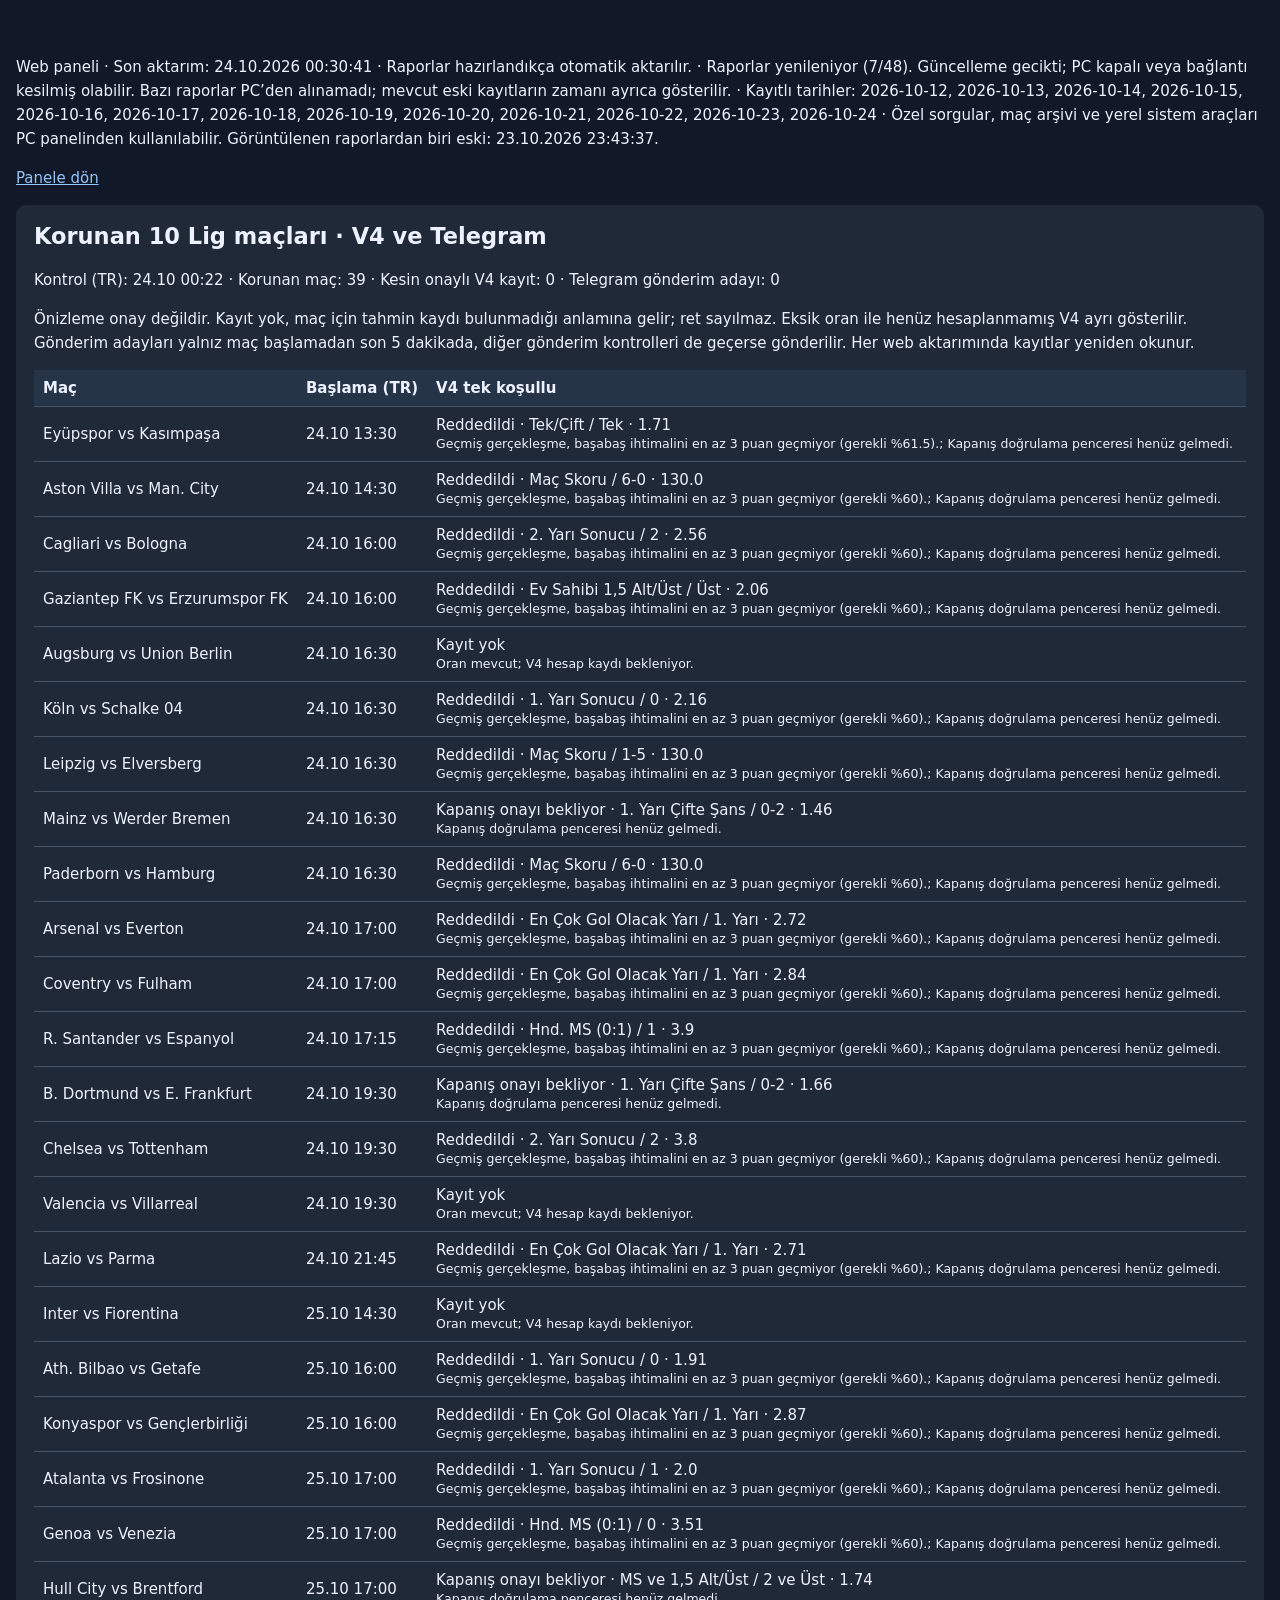
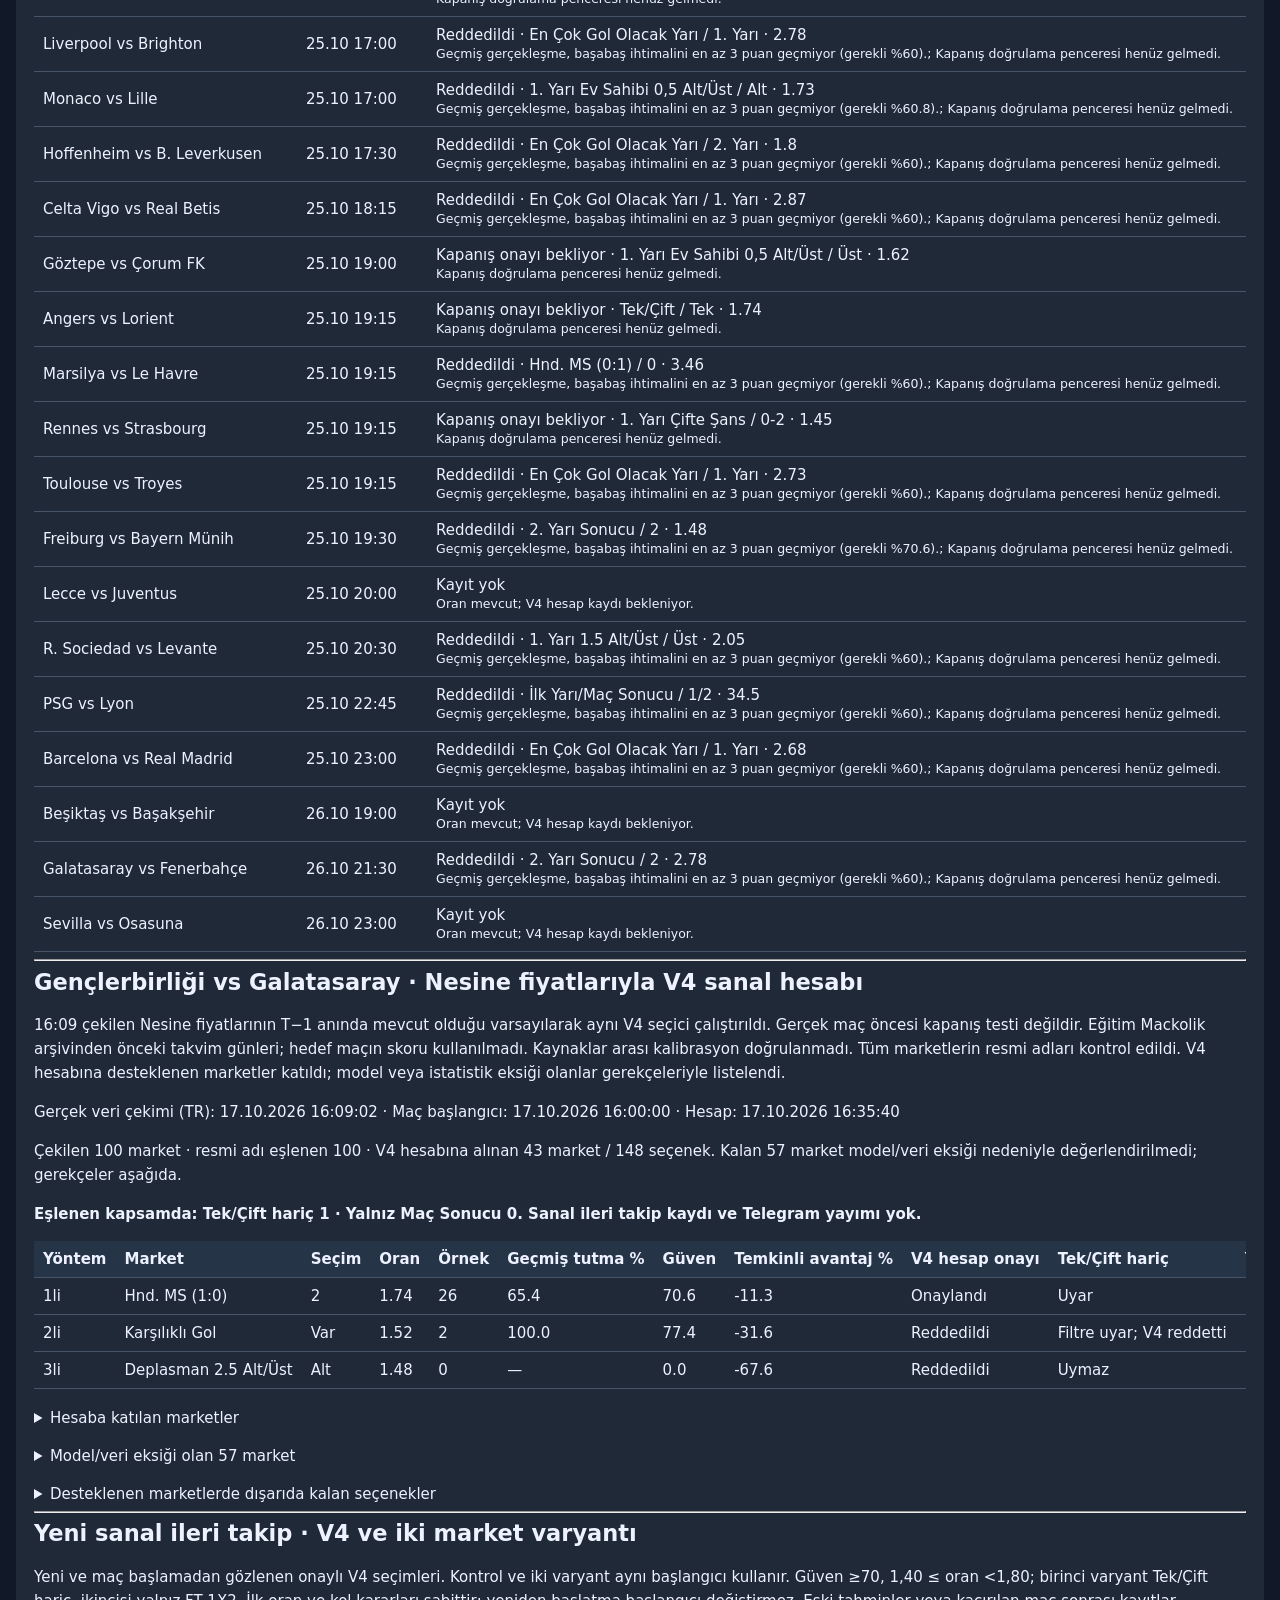
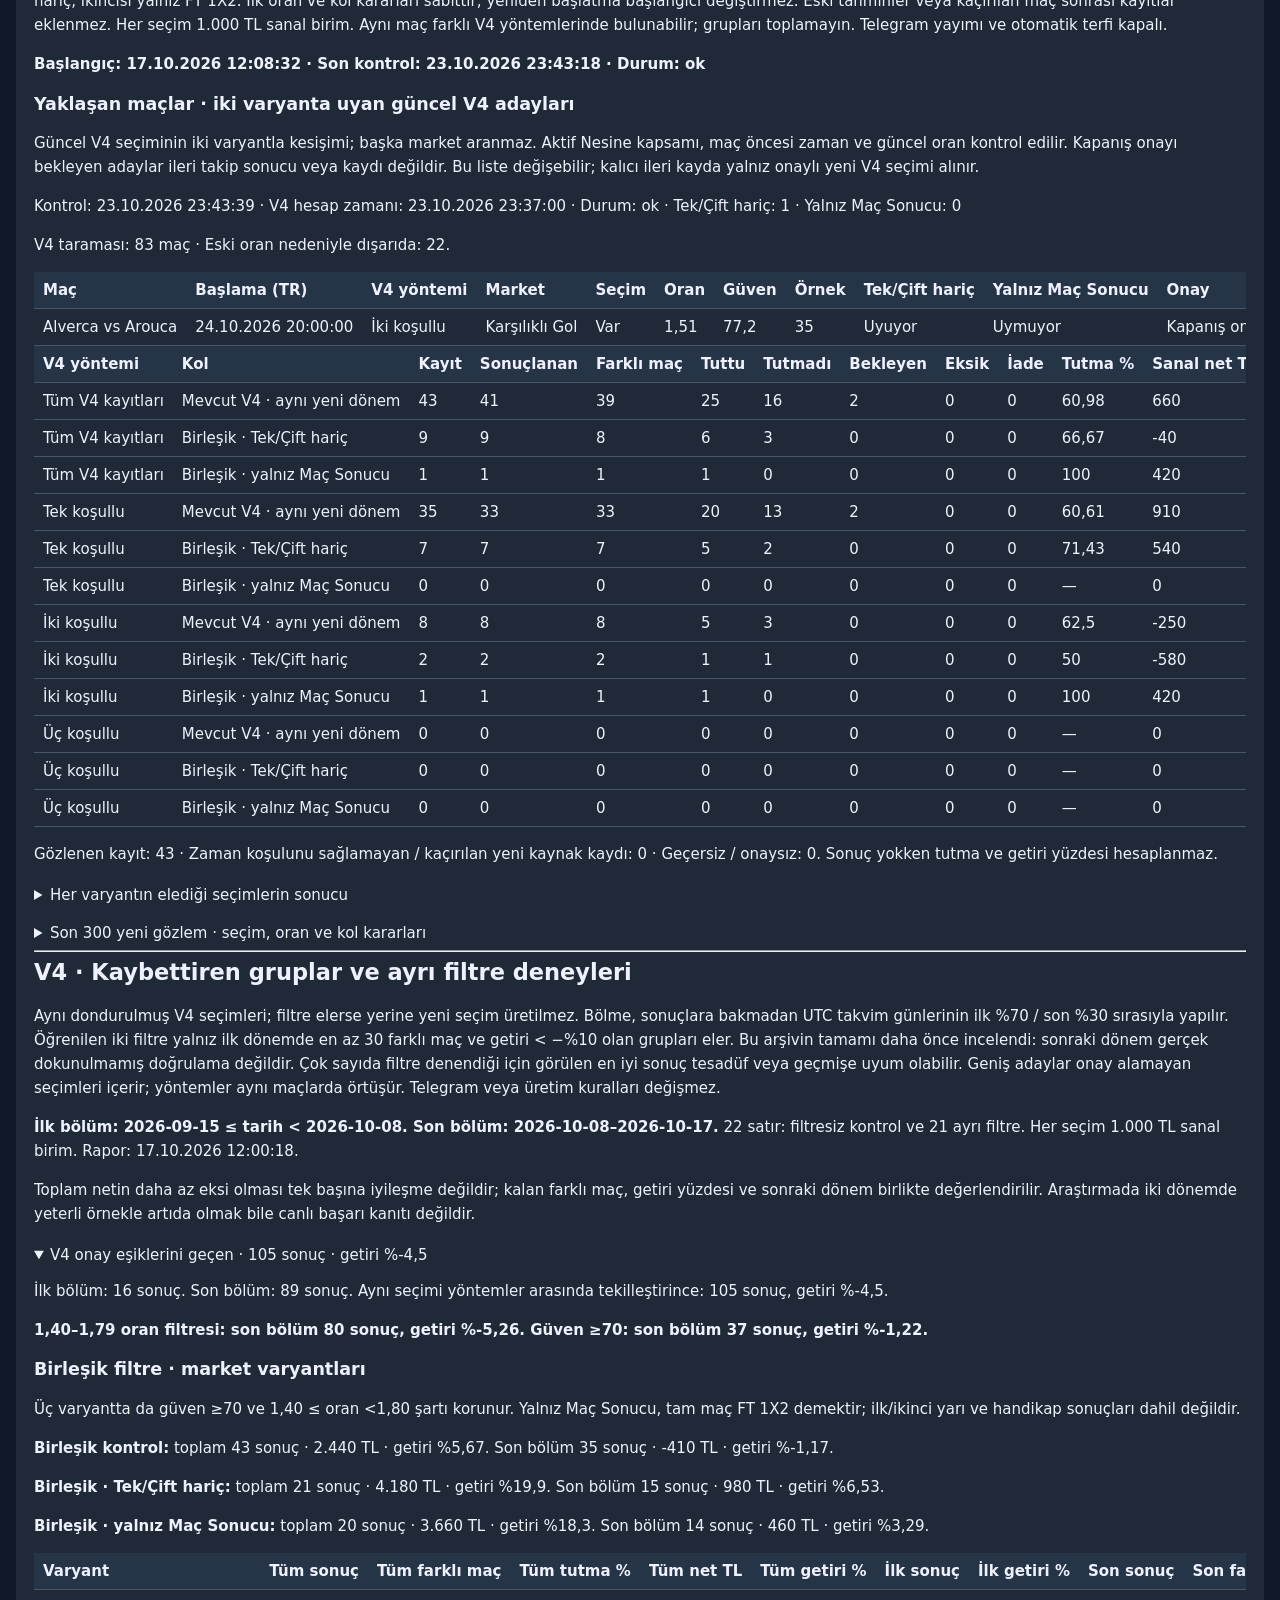
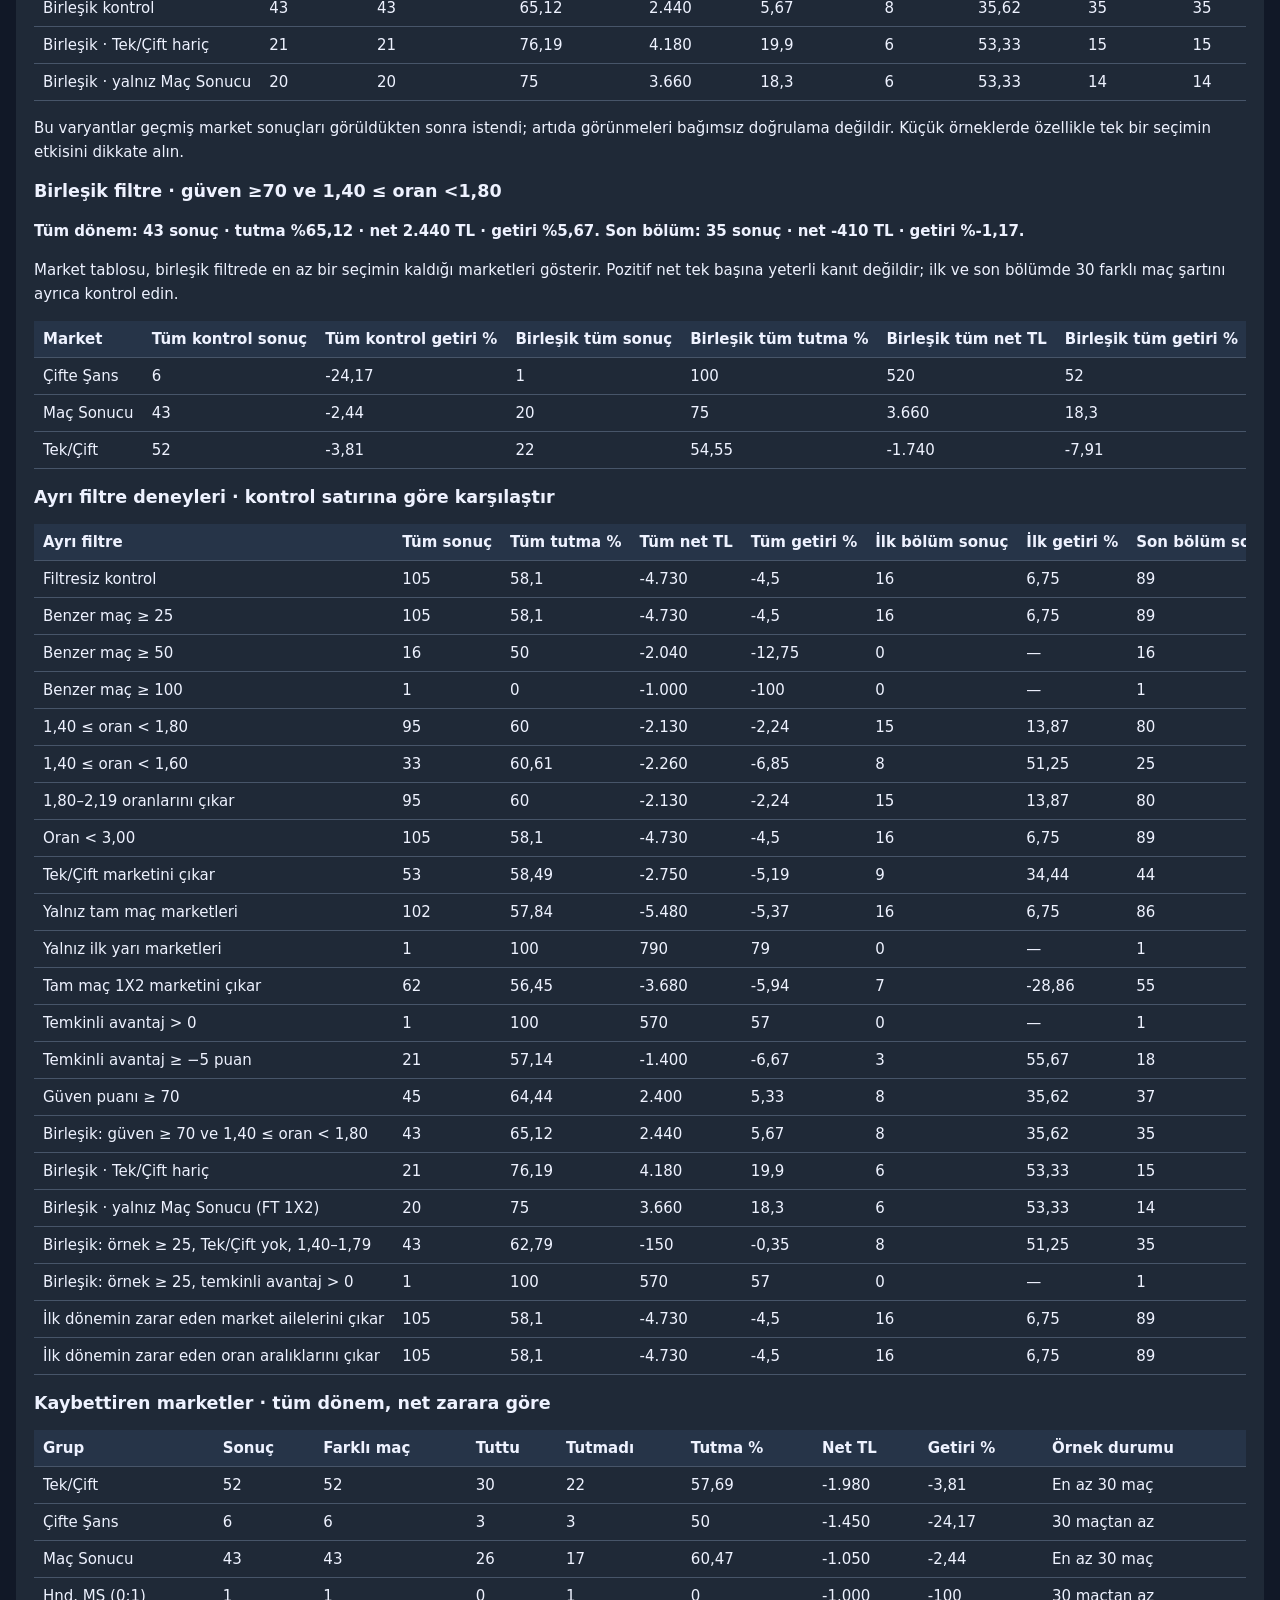
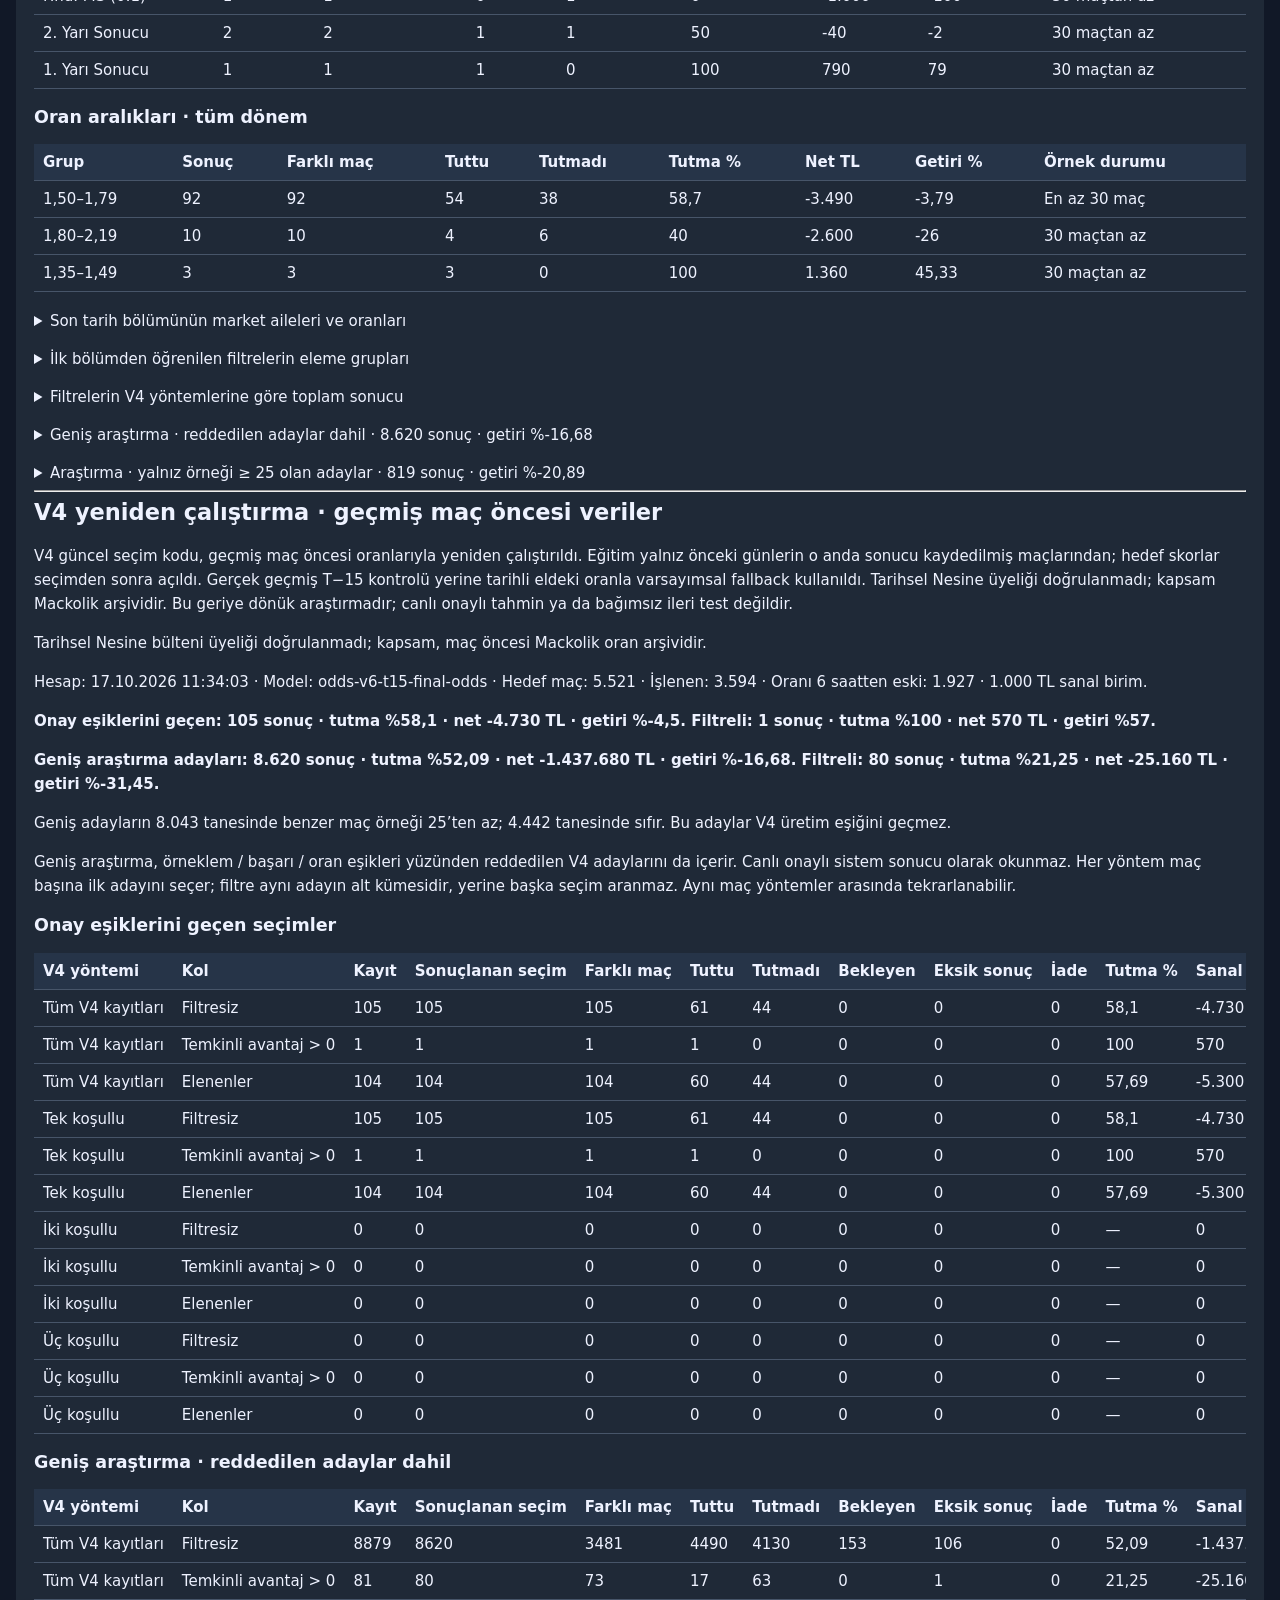
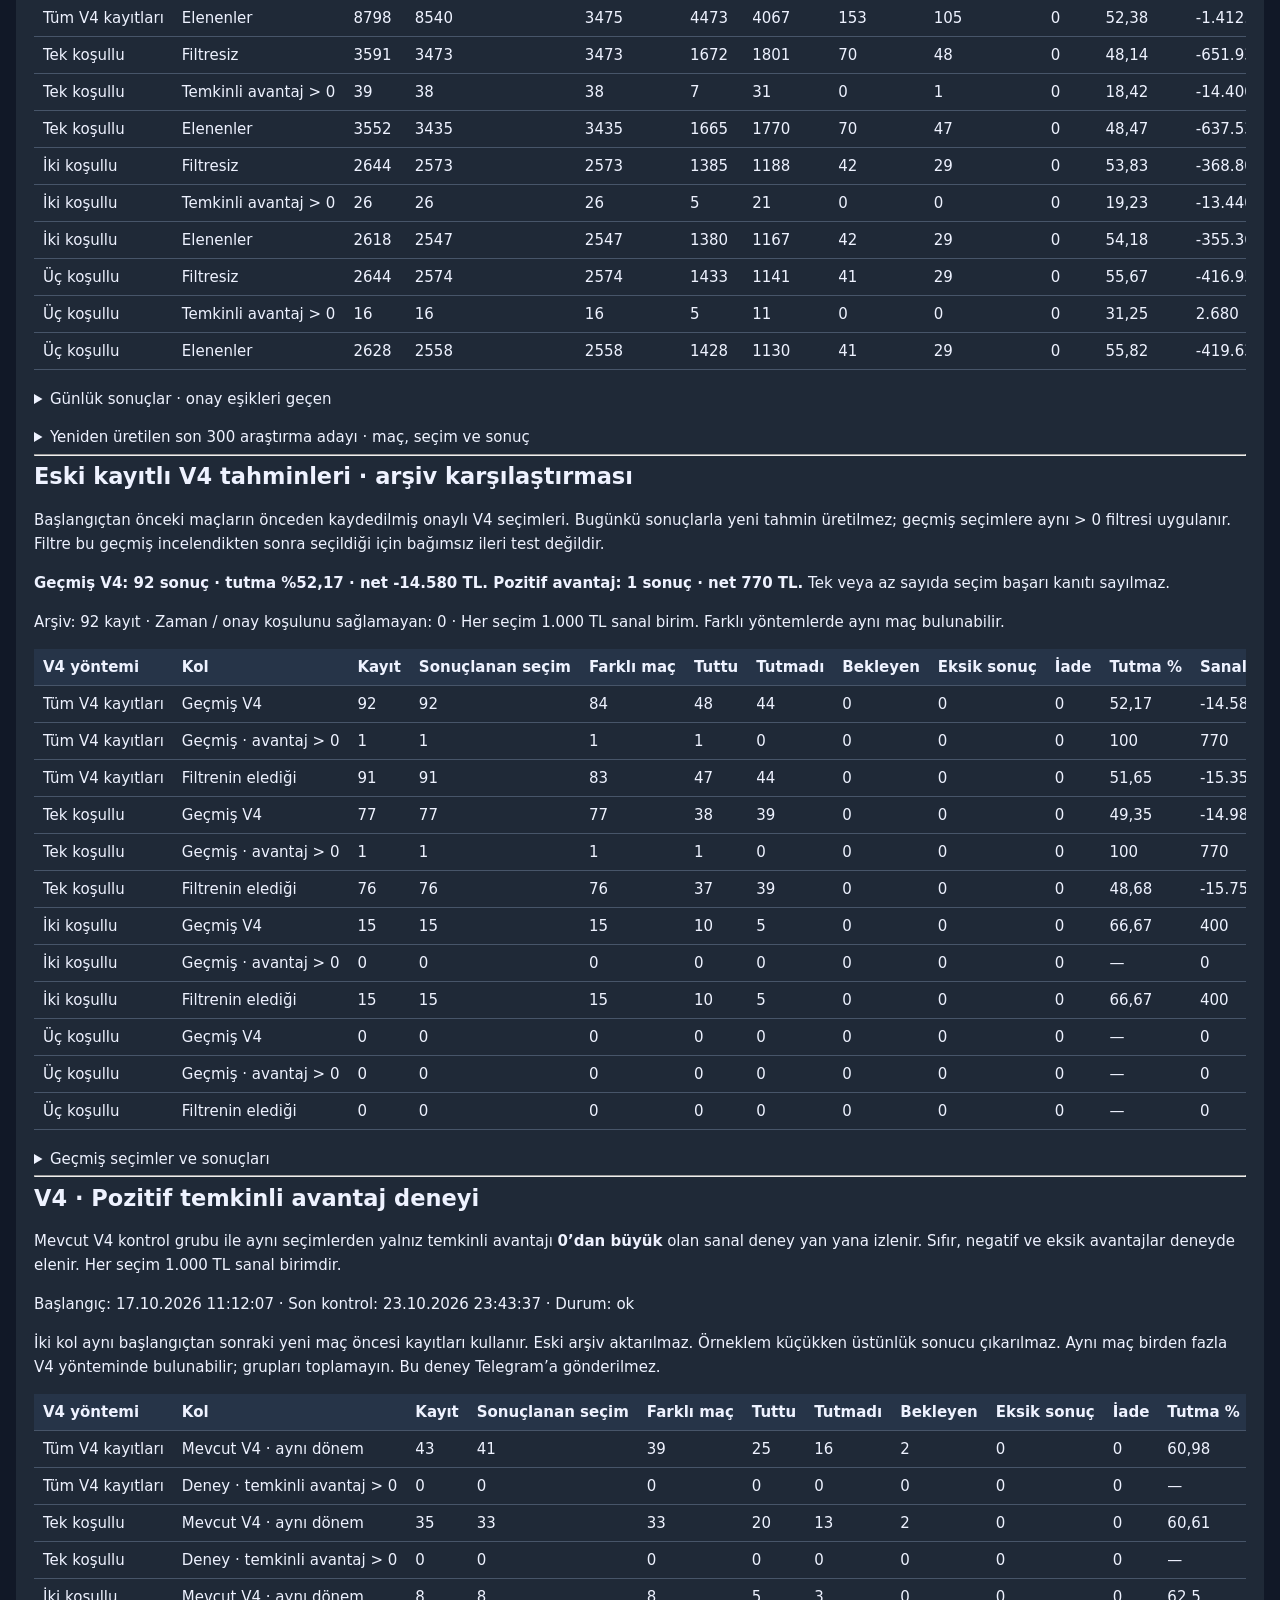
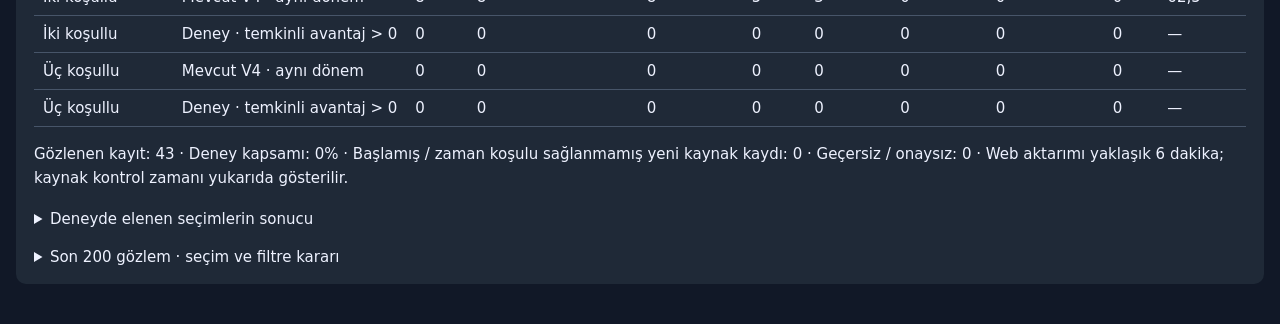
==== commit 4f8c0473: "Update published panel snapshot" ====
--- a/v4-edge-experiment.html
+++ b/v4-edge-experiment.html
@@ -1,5 +1,5 @@
 <!doctype html><html lang="tr"><head>
-<script src="./web-snapshot.js"></script><meta charset="utf-8"><meta name="viewport" content="width=device-width,initial-scale=1"><title>V4 · Temkinli avantaj deneyi</title><style>body{font:15px system-ui;background:#111827;color:#eef2ff;margin:24px auto;max-width:1500px;padding:16px}a{color:#93c5fd}article{background:#1f2937;padding:18px;border-radius:10px}.scroll{overflow:auto}table{width:100%;border-collapse:collapse}td,th{padding:9px;text-align:left;border-bottom:1px solid #475569;white-space:nowrap}th{background:#263448}p{line-height:1.6}details{margin-top:20px}summary{cursor:pointer}h2{margin-top:0}</style></head><body><p id="web-publication-note" role="status">Son yayımlanan deney verileri yükleniyor…</p><p><a href="./index.html#ahmet">Panele dön</a></p><article id="v4-edge-experiment"><section id="ten-league-telegram"><h2>Korunan 10 Lig maçları · V4 ve Telegram</h2><p>Kontrol (TR): 23.10 23:30 · Korunan maç: 39 · Kesin onaylı V4 kayıt: 0 · Telegram gönderim adayı: 0</p><p>Önizleme onay değildir. Kayıt yok, maç için tahmin kaydı bulunmadığı anlamına gelir; ret sayılmaz. Eksik oran ile henüz hesaplanmamış V4 ayrı gösterilir. Gönderim adayları yalnız maç başlamadan son 5 dakikada, diğer gönderim kontrolleri de geçerse gönderilir. Her web aktarımında kayıtlar yeniden okunur.</p><div class="scroll"><table><thead><tr><th>Maç</th><th>Başlama (TR)</th><th>V4 tek koşullu</th><th>V4 iki koşullu</th><th>Son Mackolik oranı (TR)</th><th>Son oran kontrolü</th><th>Telegram planı</th></tr></thead><tbody><tr><td>Eyüpspor vs Kasımpaşa</td><td>24.10 13:30</td><td>Reddedildi · Tek/Çift / Tek · 1.71<br><small>Geçmiş gerçekleşme, başabaş ihtimalini en az 3 puan geçmiyor (gerekli %61.5).; Kapanış doğrulama penceresi henüz gelmedi.</small></td><td>Reddedildi · 2. Yarı Sonucu / 2 · 1.77<br><small>Örnek 25 maçtan az.; Kapanış doğrulama penceresi henüz gelmedi.</small></td><td>23.10 23:14</td><td>Henüz tamamlanmadı</td><td>Gönderilmeyecek: onay yok.</td></tr><tr><td>Aston Villa vs Man. City</td><td>24.10 14:30</td><td>Reddedildi · Maç Skoru / 6-0 · 130.0<br><small>Geçmiş gerçekleşme, başabaş ihtimalini en az 3 puan geçmiyor (gerekli %60).; Kapanış doğrulama penceresi henüz gelmedi.</small></td><td>Reddedildi · En Çok Gol Olacak Yarı / 2. Yarı · 1.87<br><small>Örnek 25 maçtan az.; Kapanış doğrulama penceresi henüz gelmedi.</small></td><td>23.10 23:15</td><td>Henüz tamamlanmadı</td><td>Gönderilmeyecek: onay yok.</td></tr><tr><td>Cagliari vs Bologna</td><td>24.10 16:00</td><td>Reddedildi · 2. Yarı Sonucu / 2 · 2.56<br><small>Geçmiş gerçekleşme, başabaş ihtimalini en az 3 puan geçmiyor (gerekli %60).; Kapanış doğrulama penceresi henüz gelmedi.</small></td><td>Reddedildi · 1. Yarı Deplasman 0,5 Alt/Üst / Üst · 1.95<br><small>Örnek 25 maçtan az.; Kapanış doğrulama penceresi henüz gelmedi.</small></td><td>23.10 23:16</td><td>Henüz tamamlanmadı</td><td>Gönderilmeyecek: onay yok.</td></tr><tr><td>Gaziantep FK vs Erzurumspor FK</td><td>24.10 16:00</td><td>Reddedildi · Ev Sahibi 1,5 Alt/Üst / Üst · 2.06<br><small>Geçmiş gerçekleşme, başabaş ihtimalini en az 3 puan geçmiyor (gerekli %60).; Kapanış doğrulama penceresi henüz gelmedi.</small></td><td>Reddedildi · 2.5 Alt/Üst / Alt · 1.54<br><small>Geçmiş gerçekleşme, başabaş ihtimalini en az 3 puan geçmiyor (gerekli %67.9).; Kapanış doğrulama penceresi henüz gelmedi.</small></td><td>23.10 23:25</td><td>Henüz tamamlanmadı</td><td>Gönderilmeyecek: onay yok.</td></tr><tr><td>Augsburg vs Union Berlin</td><td>24.10 16:30</td><td>Kayıt yok<br><small>Oran mevcut; V4 hesap kaydı bekleniyor.</small></td><td>Reddedildi · 1. Yarı Ev Sahibi 0,5 Alt/Üst / Üst · 1.44<br><small>Örnek 25 maçtan az.; Kapanış doğrulama penceresi henüz gelmedi.</small></td><td>23.10 02:43</td><td>Henüz tamamlanmadı</td><td>Gönderilmeyecek: onay yok.</td></tr><tr><td>Köln vs Schalke 04</td><td>24.10 16:30</td><td>Reddedildi · 1. Yarı Sonucu / 0 · 2.16<br><small>Geçmiş gerçekleşme, başabaş ihtimalini en az 3 puan geçmiyor (gerekli %60).; Kapanış doğrulama penceresi henüz gelmedi.</small></td><td>Kapanış onayı bekliyor · Ev Sahibi 1,5 Alt/Üst / Üst · 1.62<br><small>Kapanış doğrulama penceresi henüz gelmedi.</small></td><td>23.10 23:19</td><td>Henüz tamamlanmadı</td><td>Gönderilmeyecek: onay yok.</td></tr><tr><td>Leipzig vs Elversberg</td><td>24.10 16:30</td><td>Reddedildi · Maç Skoru / 1-5 · 130.0<br><small>Geçmiş gerçekleşme, başabaş ihtimalini en az 3 puan geçmiyor (gerekli %60).; Kapanış doğrulama penceresi henüz gelmedi.</small></td><td>Reddedildi · 1. Yarı Sonucu / 1 · 1.62<br><small>Örnek 25 maçtan az.; Kapanış doğrulama penceresi henüz gelmedi.</small></td><td>23.10 23:26</td><td>Henüz tamamlanmadı</td><td>Gönderilmeyecek: onay yok.</td></tr><tr><td>Mainz vs Werder Bremen</td><td>24.10 16:30</td><td>Kapanış onayı bekliyor · 1. Yarı Çifte Şans / 0-2 · 1.46<br><small>Kapanış doğrulama penceresi henüz gelmedi.</small></td><td>Reddedildi · Toplam Gol Aralığı / 2-3 · 1.92<br><small>Örnek 25 maçtan az.; Kapanış doğrulama penceresi henüz gelmedi.</small></td><td>23.10 23:17</td><td>Henüz tamamlanmadı</td><td>Gönderilmeyecek: onay yok.</td></tr><tr><td>Paderborn vs Hamburg</td><td>24.10 16:30</td><td>Reddedildi · Maç Skoru / 6-0 · 130.0<br><small>Geçmiş gerçekleşme, başabaş ihtimalini en az 3 puan geçmiyor (gerekli %60).; Kapanış doğrulama penceresi henüz gelmedi.</small></td><td>Reddedildi · 2.5 Alt/Üst / Üst · 1.4<br><small>Geçmiş gerçekleşme, başabaş ihtimalini en az 3 puan geçmiyor (gerekli %74.4).; Kapanış doğrulama penceresi henüz gelmedi.</small></td><td>23.10 23:20</td><td>Henüz tamamlanmadı</td><td>Gönderilmeyecek: onay yok.</td></tr><tr><td>Arsenal vs Everton</td><td>24.10 17:00</td><td>Reddedildi · En Çok Gol Olacak Yarı / 1. Yarı · 2.72<br><small>Geçmiş gerçekleşme, başabaş ihtimalini en az 3 puan geçmiyor (gerekli %60).; Kapanış doğrulama penceresi henüz gelmedi.</small></td><td>Reddedildi · 2. Yarı Sonucu / 1 · 1.61<br><small>Örnek 25 maçtan az.; Kapanış doğrulama penceresi henüz gelmedi.</small></td><td>23.10 23:21</td><td>Henüz tamamlanmadı</td><td>Gönderilmeyecek: onay yok.</td></tr><tr><td>Coventry vs Fulham</td><td>24.10 17:00</td><td>Reddedildi · En Çok Gol Olacak Yarı / 1. Yarı · 2.84<br><small>Geçmiş gerçekleşme, başabaş ihtimalini en az 3 puan geçmiyor (gerekli %60).; Kapanış doğrulama penceresi henüz gelmedi.</small></td><td>Reddedildi · 1. Yarı Çifte Şans / 1-2 · 1.41<br><small>Örnek 25 maçtan az.; Kapanış doğrulama penceresi henüz gelmedi.</small></td><td>23.10 23:22</td><td>Henüz tamamlanmadı</td><td>Gönderilmeyecek: onay yok.</td></tr><tr><td>R. Santander vs Espanyol</td><td>24.10 17:15</td><td>Reddedildi · Hnd. MS (0:1) / 1 · 3.9<br><small>Geçmiş gerçekleşme, başabaş ihtimalini en az 3 puan geçmiyor (gerekli %60).; Kapanış doğrulama penceresi henüz gelmedi.</small></td><td>Reddedildi · 1. Yarı 1.5 Alt/Üst / Üst · 2.13<br><small>Örnek 25 maçtan az.; Kapanış doğrulama penceresi henüz gelmedi.</small></td><td>23.10 23:22</td><td>Henüz tamamlanmadı</td><td>Gönderilmeyecek: onay yok.</td></tr><tr><td>B. Dortmund vs E. Frankfurt</td><td>24.10 19:30</td><td>Kapanış onayı bekliyor · 1. Yarı Çifte Şans / 0-2 · 1.66<br><small>Kapanış doğrulama penceresi henüz gelmedi.</small></td><td>Reddedildi · 2. Yarı Sonucu / 1 · 1.6<br><small>Örnek 25 maçtan az.; Kapanış doğrulama penceresi henüz gelmedi.</small></td><td>23.10 04:08</td><td>Henüz tamamlanmadı</td><td>Gönderilmeyecek: onay yok.</td></tr><tr><td>Chelsea vs Tottenham</td><td>24.10 19:30</td><td>Reddedildi · 2. Yarı Sonucu / 2 · 3.8<br><small>Geçmiş gerçekleşme, başabaş ihtimalini en az 3 puan geçmiyor (gerekli %60).; Kapanış doğrulama penceresi henüz gelmedi.</small></td><td>Reddedildi · Maç Sonucu / 1 · 1.49<br><small>Geçmiş gerçekleşme, başabaş ihtimalini en az 3 puan geçmiyor (gerekli %70.1).; Kapanış doğrulama penceresi henüz gelmedi.</small></td><td>23.10 23:22</td><td>Henüz tamamlanmadı</td><td>Gönderilmeyecek: onay yok.</td></tr><tr><td>Valencia vs Villarreal</td><td>24.10 19:30</td><td>Kayıt yok<br><small>Oran mevcut; V4 hesap kaydı bekleniyor.</small></td><td>Reddedildi · 2. Yarı Sonucu / 2 · 2.26<br><small>Geçmiş gerçekleşme, başabaş ihtimalini en az 3 puan geçmiyor (gerekli %60).; Kapanış doğrulama penceresi henüz gelmedi.</small></td><td>23.10 03:53</td><td>Henüz tamamlanmadı</td><td>Gönderilmeyecek: onay yok.</td></tr><tr><td>Lazio vs Parma</td><td>24.10 21:45</td><td>Reddedildi · En Çok Gol Olacak Yarı / 1. Yarı · 2.71<br><small>Geçmiş gerçekleşme, başabaş ihtimalini en az 3 puan geçmiyor (gerekli %60).; Kapanış doğrulama penceresi henüz gelmedi.</small></td><td>Reddedildi · Deplasman 0,5 Alt/Üst / Alt · 1.7<br><small>Örnek 25 maçtan az.; Kapanış doğrulama penceresi henüz gelmedi.</small></td><td>23.10 23:23</td><td>Henüz tamamlanmadı</td><td>Gönderilmeyecek: onay yok.</td></tr><tr><td>Inter vs Fiorentina</td><td>25.10 14:30</td><td>Kayıt yok<br><small>Oran mevcut; V4 hesap kaydı bekleniyor.</small></td><td>Reddedildi · Tek/Çift / Tek · 1.69<br><small>Örnek 25 maçtan az.; Kapanış doğrulama penceresi henüz gelmedi.</small></td><td>23.10 19:19</td><td>Henüz tamamlanmadı</td><td>Gönderilmeyecek: onay yok.</td></tr><tr><td>Ath. Bilbao vs Getafe</td><td>25.10 16:00</td><td>Reddedildi · 1. Yarı Sonucu / 0 · 1.91<br><small>Geçmiş gerçekleşme, başabaş ihtimalini en az 3 puan geçmiyor (gerekli %60).; Kapanış doğrulama penceresi henüz gelmedi.</small></td><td>Reddedildi · Maç Sonucu / 1 · 1.43<br><small>Örnek 25 maçtan az.; Kapanış doğrulama penceresi henüz gelmedi.</small></td><td>23.10 20:21</td><td>Henüz tamamlanmadı</td><td>Gönderilmeyecek: onay yok.</td></tr><tr><td>Konyaspor vs Gençlerbirliği</td><td>25.10 16:00</td><td>Reddedildi · En Çok Gol Olacak Yarı / 1. Yarı · 2.87<br><small>Geçmiş gerçekleşme, başabaş ihtimalini en az 3 puan geçmiyor (gerekli %60).; Kapanış doğrulama penceresi henüz gelmedi.</small></td><td>Reddedildi · Maç Sonucu / 1 · 1.68<br><small>Geçmiş gerçekleşme, başabaş ihtimalini en az 3 puan geçmiyor (gerekli %62.5).; Kapanış doğrulama penceresi henüz gelmedi.</small></td><td>23.10 20:30</td><td>Henüz tamamlanmadı</td><td>Gönderilmeyecek: onay yok.</td></tr><tr><td>Atalanta vs Frosinone</td><td>25.10 17:00</td><td>Reddedildi · 1. Yarı Sonucu / 1 · 2.0<br><small>Geçmiş gerçekleşme, başabaş ihtimalini en az 3 puan geçmiyor (gerekli %60).; Kapanış doğrulama penceresi henüz gelmedi.</small></td><td>Reddedildi · Toplam Gol Aralığı / 4-5 · 2.52<br><small>Örnek 25 maçtan az.; Kapanış doğrulama penceresi henüz gelmedi.</small></td><td>23.10 20:38</td><td>Henüz tamamlanmadı</td><td>Gönderilmeyecek: onay yok.</td></tr><tr><td>Genoa vs Venezia</td><td>25.10 17:00</td><td>Reddedildi · Hnd. MS (0:1) / 0 · 3.51<br><small>Geçmiş gerçekleşme, başabaş ihtimalini en az 3 puan geçmiyor (gerekli %60).; Kapanış doğrulama penceresi henüz gelmedi.</small></td><td>Reddedildi · Maç Sonucu / 1 · 1.88<br><small>Geçmiş gerçekleşme, başabaş ihtimalini en az 3 puan geçmiyor (gerekli %60).; Kapanış doğrulama penceresi henüz gelmedi.</small></td><td>23.10 20:41</td><td>Henüz tamamlanmadı</td><td>Gönderilmeyecek: onay yok.</td></tr><tr><td>Hull City vs Brentford</td><td>25.10 17:00</td><td>Kapanış onayı bekliyor · MS ve 1,5 Alt/Üst / 2 ve Üst · 1.74<br><small>Kapanış doğrulama penceresi henüz gelmedi.</small></td><td>Reddedildi · Maç Sonucu / 2 · 1.48<br><small>Örnek 25 maçtan az.; Kapanış doğrulama penceresi henüz gelmedi.</small></td><td>23.10 20:33</td><td>Henüz tamamlanmadı</td><td>Gönderilmeyecek: onay yok.</td></tr><tr><td>Liverpool vs Brighton</td><td>25.10 17:00</td><td>Reddedildi · En Çok Gol Olacak Yarı / 1. Yarı · 2.78<br><small>Geçmiş gerçekleşme, başabaş ihtimalini en az 3 puan geçmiyor (gerekli %60).; Kapanış doğrulama penceresi henüz gelmedi.</small></td><td>Reddedildi · 1. Yarı Ev Sahibi 0,5 Alt/Üst / Üst · 1.54<br><small>Geçmiş gerçekleşme, başabaş ihtimalini en az 3 puan geçmiyor (gerekli %67.9).; Kapanış doğrulama penceresi henüz gelmedi.</small></td><td>23.10 20:35</td><td>Henüz tamamlanmadı</td><td>Gönderilmeyecek: onay yok.</td></tr><tr><td>Monaco vs Lille</td><td>25.10 17:00</td><td>Reddedildi · 1. Yarı Ev Sahibi 0,5 Alt/Üst / Alt · 1.73<br><small>Geçmiş gerçekleşme, başabaş ihtimalini en az 3 puan geçmiyor (gerekli %60.8).; Kapanış doğrulama penceresi henüz gelmedi.</small></td><td>Reddedildi · 2.5 Alt/Üst / Üst · 1.61<br><small>Geçmiş gerçekleşme, başabaş ihtimalini en az 3 puan geçmiyor (gerekli %65.1).; Kapanış doğrulama penceresi henüz gelmedi.</small></td><td>23.10 20:44</td><td>Henüz tamamlanmadı</td><td>Gönderilmeyecek: onay yok.</td></tr><tr><td>Hoffenheim vs B. Leverkusen</td><td>25.10 17:30</td><td>Reddedildi · En Çok Gol Olacak Yarı / 2. Yarı · 1.8<br><small>Geçmiş gerçekleşme, başabaş ihtimalini en az 3 puan geçmiyor (gerekli %60).; Kapanış doğrulama penceresi henüz gelmedi.</small></td><td>Reddedildi · Maç Sonucu / 2 · 2.07<br><small>Örnek 25 maçtan az.; Kapanış doğrulama penceresi henüz gelmedi.</small></td><td>23.10 20:47</td><td>Henüz tamamlanmadı</td><td>Gönderilmeyecek: onay yok.</td></tr><tr><td>Celta Vigo vs Real Betis</td><td>25.10 18:15</td><td>Reddedildi · En Çok Gol Olacak Yarı / 1. Yarı · 2.87<br><small>Geçmiş gerçekleşme, başabaş ihtimalini en az 3 puan geçmiyor (gerekli %60).; Kapanış doğrulama penceresi henüz gelmedi.</small></td><td>Reddedildi · Tek/Çift / Çift · 1.62<br><small>Örnek 25 maçtan az.; Kapanış doğrulama penceresi henüz gelmedi.</small></td><td>23.10 20:49</td><td>Henüz tamamlanmadı</td><td>Gönderilmeyecek: onay yok.</td></tr><tr><td>Göztepe vs Çorum FK</td><td>25.10 19:00</td><td>Kapanış onayı bekliyor · 1. Yarı Ev Sahibi 0,5 Alt/Üst / Üst · 1.62<br><small>Kapanış doğrulama penceresi henüz gelmedi.</small></td><td>Reddedildi · 1. Yarı Sonucu / 1 · 2.46<br><small>Geçmiş gerçekleşme, başabaş ihtimalini en az 3 puan geçmiyor (gerekli %60).; Kapanış doğrulama penceresi henüz gelmedi.</small></td><td>23.10 20:51</td><td>Henüz tamamlanmadı</td><td>Gönderilmeyecek: onay yok.</td></tr><tr><td>Angers vs Lorient</td><td>25.10 19:15</td><td>Kapanış onayı bekliyor · Tek/Çift / Tek · 1.74<br><small>Kapanış doğrulama penceresi henüz gelmedi.</small></td><td>Kayıt yok<br><small>Oran mevcut; V4 hesap kaydı bekleniyor.</small></td><td>23.10 21:47</td><td>Henüz tamamlanmadı</td><td>Gönderilmeyecek: onay yok.</td></tr><tr><td>Marsilya vs Le Havre</td><td>25.10 19:15</td><td>Reddedildi · Hnd. MS (0:1) / 0 · 3.46<br><small>Geçmiş gerçekleşme, başabaş ihtimalini en az 3 puan geçmiyor (gerekli %60).; Kapanış doğrulama penceresi henüz gelmedi.</small></td><td>Kapanış onayı bekliyor · 2. Yarı Sonucu / 1 · 1.7<br><small>Kapanış doğrulama penceresi henüz gelmedi.</small></td><td>23.10 21:49</td><td>Henüz tamamlanmadı</td><td>Gönderilmeyecek: onay yok.</td></tr><tr><td>Rennes vs Strasbourg</td><td>25.10 19:15</td><td>Kapanış onayı bekliyor · 1. Yarı Çifte Şans / 0-2 · 1.45<br><small>Kapanış doğrulama penceresi henüz gelmedi.</small></td><td>Reddedildi · 2. Yarı Sonucu / 1 · 1.87<br><small>Örnek 25 maçtan az.; Kapanış doğrulama penceresi henüz gelmedi.</small></td><td>23.10 21:52</td><td>Henüz tamamlanmadı</td><td>Gönderilmeyecek: onay yok.</td></tr><tr><td>Toulouse vs Troyes</td><td>25.10 19:15</td><td>Reddedildi · En Çok Gol Olacak Yarı / 1. Yarı · 2.73<br><small>Geçmiş gerçekleşme, başabaş ihtimalini en az 3 puan geçmiyor (gerekli %60).; Kapanış doğrulama penceresi henüz gelmedi.</small></td><td>Reddedildi · Maç Sonucu / 1 · 1.43<br><small>Geçmiş gerçekleşme, başabaş ihtimalini en az 3 puan geçmiyor (gerekli %72.9).; Kapanış doğrulama penceresi henüz gelmedi.</small></td><td>23.10 21:57</td><td>Henüz tamamlanmadı</td><td>Gönderilmeyecek: onay yok.</td></tr><tr><td>Freiburg vs Bayern Münih</td><td>25.10 19:30</td><td>Reddedildi · 2. Yarı Sonucu / 2 · 1.48<br><small>Geçmiş gerçekleşme, başabaş ihtimalini en az 3 puan geçmiyor (gerekli %70.6).; Kapanış doğrulama penceresi henüz gelmedi.</small></td><td>Reddedildi · MS ve 2,5 Alt/Üst / 2 ve Üst · 1.42<br><small>Örnek 25 maçtan az.; Geçmiş gerçekleşme, başabaş ihtimalini en az 3 puan geçmiyor (gerekli %73.4).; Kapanış doğrulama penceresi henüz gelmedi.</small></td><td>23.10 22:01</td><td>Henüz tamamlanmadı</td><td>Gönderilmeyecek: onay yok.</td></tr><tr><td>Lecce vs Juventus</td><td>25.10 20:00</td><td>Kayıt yok<br><small>Oran mevcut; V4 hesap kaydı bekleniyor.</small></td><td>Reddedildi · Ev Sahibi 0,5 Alt/Üst / Alt · 1.79<br><small>Örnek 25 maçtan az.; Kapanış doğrulama penceresi henüz gelmedi.</small></td><td>23.10 22:05</td><td>Henüz tamamlanmadı</td><td>Gönderilmeyecek: onay yok.</td></tr><tr><td>R. Sociedad vs Levante</td><td>25.10 20:30</td><td>Reddedildi · 1. Yarı 1.5 Alt/Üst / Üst · 2.05<br><small>Geçmiş gerçekleşme, başabaş ihtimalini en az 3 puan geçmiyor (gerekli %60).; Kapanış doğrulama penceresi henüz gelmedi.</small></td><td>Reddedildi · 1. Yarı Sonucu / 1 · 1.92<br><small>Geçmiş gerçekleşme, başabaş ihtimalini en az 3 puan geçmiyor (gerekli %60).; Kapanış doğrulama penceresi henüz gelmedi.</small></td><td>23.10 22:58</td><td>Henüz tamamlanmadı</td><td>Gönderilmeyecek: onay yok.</td></tr><tr><td>PSG vs Lyon</td><td>25.10 22:45</td><td>Reddedildi · İlk Yarı/Maç Sonucu / 1/2 · 34.5<br><small>Geçmiş gerçekleşme, başabaş ihtimalini en az 3 puan geçmiyor (gerekli %60).; Kapanış doğrulama penceresi henüz gelmedi.</small></td><td>Reddedildi · En Çok Gol Olacak Yarı / 2. Yarı · 1.83<br><small>Örnek 25 maçtan az.; Kapanış doğrulama penceresi henüz gelmedi.</small></td><td>23.10 23:00</td><td>Henüz tamamlanmadı</td><td>Gönderilmeyecek: onay yok.</td></tr><tr><td>Barcelona vs Real Madrid</td><td>25.10 23:00</td><td>Reddedildi · En Çok Gol Olacak Yarı / 1. Yarı · 2.68<br><small>Geçmiş gerçekleşme, başabaş ihtimalini en az 3 puan geçmiyor (gerekli %60).; Kapanış doğrulama penceresi henüz gelmedi.</small></td><td>Reddedildi · Maç Sonucu / 1 · 1.43<br><small>Örnek 25 maçtan az.; Geçmiş gerçekleşme, başabaş ihtimalini en az 3 puan geçmiyor (gerekli %72.9).; Kapanış doğrulama penceresi henüz gelmedi.</small></td><td>22.10 22:17</td><td>Henüz tamamlanmadı</td><td>Gönderilmeyecek: onay yok.</td></tr><tr><td>Beşiktaş vs Başakşehir</td><td>26.10 19:00</td><td>Kayıt yok<br><small>Oran mevcut; V4 hesap kaydı bekleniyor.</small></td><td>Reddedildi · Tek/Çift / Tek · 1.69<br><small>Örnek 25 maçtan az.; Kapanış doğrulama penceresi henüz gelmedi.</small></td><td>22.10 22:20</td><td>Henüz tamamlanmadı</td><td>Gönderilmeyecek: onay yok.</td></tr><tr><td>Galatasaray vs Fenerbahçe</td><td>26.10 21:30</td><td>Reddedildi · 2. Yarı Sonucu / 2 · 2.78<br><small>Geçmiş gerçekleşme, başabaş ihtimalini en az 3 puan geçmiyor (gerekli %60).; Kapanış doğrulama penceresi henüz gelmedi.</small></td><td>Reddedildi · Maç Sonucu / 1 · 1.95<br><small>Örnek 25 maçtan az.; Kapanış doğrulama penceresi henüz gelmedi.</small></td><td>22.10 22:20</td><td>Henüz tamamlanmadı</td><td>Gönderilmeyecek: onay yok.</td></tr><tr><td>Sevilla vs Osasuna</td><td>26.10 23:00</td><td>Kayıt yok<br><small>Oran mevcut; V4 hesap kaydı bekleniyor.</small></td><td>Reddedildi · Maç Sonucu / 1 · 1.72<br><small>Geçmiş gerçekleşme, başabaş ihtimalini en az 3 puan geçmiyor (gerekli %61.1).; Kapanış doğrulama penceresi henüz gelmedi.</small></td><td>22.10 22:21</td><td>Henüz tamamlanmadı</td><td>Gönderilmeyecek: onay yok.</td></tr></tbody></table></div><hr></section><section id="v4-nesine-scenario"><h2>Gençlerbirliği vs Galatasaray · Nesine fiyatlarıyla V4 sanal hesabı</h2><p>16:09 çekilen Nesine fiyatlarının T−1 anında mevcut olduğu varsayılarak aynı V4 seçici çalıştırıldı. Gerçek maç öncesi kapanış testi değildir. Eğitim Mackolik arşivinden önceki takvim günleri; hedef maçın skoru kullanılmadı. Kaynaklar arası kalibrasyon doğrulanmadı. Tüm marketlerin resmi adları kontrol edildi. V4 hesabına desteklenen marketler katıldı; model veya istatistik eksiği olanlar gerekçeleriyle listelendi.</p><p>Gerçek veri çekimi (TR): 17.10.2026 16:09:02 · Maç başlangıcı: 17.10.2026 16:00:00 · Hesap: 17.10.2026 16:35:40</p><p>Çekilen 100 market · resmi adı eşlenen 100 · V4 hesabına alınan 43 market / 148 seçenek. Kalan 57 market model/veri eksiği nedeniyle değerlendirilmedi; gerekçeler aşağıda.</p><p><strong>Eşlenen kapsamda: Tek/Çift hariç 1 · Yalnız Maç Sonucu 0. Sanal ileri takip kaydı ve Telegram yayımı yok.</strong></p><div class="scroll"><table><thead><tr><th>Yöntem</th><th>Market</th><th>Seçim</th><th>Oran</th><th>Örnek</th><th>Geçmiş tutma %</th><th>Güven</th><th>Temkinli avantaj %</th><th>V4 hesap onayı</th><th>Tek/Çift hariç</th><th>Yalnız MS</th><th>Ret nedenleri</th></tr></thead><tbody><tr><td>1li</td><td>Hnd. MS (1:0)</td><td>2</td><td>1.74</td><td>26</td><td>65.4</td><td>70.6</td><td>-11.3</td><td>Onaylandı</td><td>Uyar</td><td>Uymaz</td><td></td></tr><tr><td>2li</td><td>Karşılıklı Gol</td><td>Var</td><td>1.52</td><td>2</td><td>100.0</td><td>77.4</td><td>-31.6</td><td>Reddedildi</td><td>Filtre uyar; V4 reddetti</td><td>Uymaz</td><td>Örnek 25 maçtan az.</td></tr><tr><td>3li</td><td>Deplasman 2.5 Alt/Üst</td><td>Alt</td><td>1.48</td><td>0</td><td>—</td><td>0.0</td><td>-67.6</td><td>Reddedildi</td><td>Uymaz</td><td>Uymaz</td><td>Örnek 25 maçtan az.; Geçmiş gerçekleşme, başabaş ihtimalini en az 3 puan geçmiyor (gerekli %70.6).</td></tr></tbody></table></div><details><summary>Hesaba katılan marketler</summary><ul><li>Maç Sonucu (kod 1)</li><li>Hnd. MS (1:0) (kod 268)</li><li>Hnd. MS (0:1) (kod 268)</li><li>1. Yarı Karşılıklı Gol (kod 452)</li><li>Deplasman Gol Yemeden Kazanır (kod 590)</li><li>Maç Sonucu ve 1,5 Alt/Üst (kod 342)</li><li>1. Yarı Tek/Çift (kod 450)</li><li>1. Yarı 1.5 Alt/Üst (kod 14)</li><li>Hnd. MS (2:0) (kod 268)</li><li>Ev Sahibi Her İki Yarıyı da Kazanır (kod 591)</li><li>Ev Sahibi 2.5 Alt/Üst (kod 326)</li><li>1. Yarı Deplasman 0.5 Alt/Üst (kod 457)</li><li>3.5 Alt/Üst (kod 13)</li><li>En Çok Gol Olacak Yarı (kod 48)</li><li>Maç Sonucu ve 4.5 Alt/Üst (kod 272)</li><li>1. Yarı Sonucu (kod 7)</li><li>Deplasman 1.5 Alt/Üst (kod 29)</li><li>Deplasman 3.5 Alt/Üst (kod 329)</li><li>Ev Sahibi Gol Yemeden Kazanır (kod 589)</li><li>2. Yarı Sonucu (kod 9)</li><li>Maç Skoru (kod 777)</li><li>Ev Sahibi 0.5 Alt/Üst (kod 212)</li><li>Karşılıklı Gol (kod 38)</li><li>1.Y Sonucu ve 1.Y 1.5 Alt/Üst (kod 459)</li><li>1. Yarı Ev Sahibi 0.5 Alt/Üst (kod 455)</li><li>Maç Sonucu ve 2,5 Alt/Üst (kod 343)</li><li>1.5 Alt/Üst (kod 11)</li><li>Çifte Şans (kod 3)</li><li>İlk Yarı/Maç Sonucu (kod 5)</li><li>4.5 Alt/Üst (kod 155)</li><li>1. Yarı Skoru (kod 779)</li><li>1. Yarı 2.5 Alt/Üst (kod 15)</li><li>Maç Sonucu ve 3.5 Alt/Üst (kod 272)</li><li>5.5 Alt/Üst (kod 155)</li><li>1. Yarı Çifte Şans (kod 8)</li><li>Deplasman Her İki Yarıyı da Kazanır (kod 592)</li><li>2.5 Alt/Üst (kod 12)</li><li>Toplam Gol Aralığı (kod 43)</li><li>2. Yarı Karşılıklı Gol (kod 599)</li><li>Tek/Çift (kod 49)</li><li>Ev Sahibi 1.5 Alt/Üst (kod 20)</li><li>Deplasman 2.5 Alt/Üst (kod 328)</li><li>1. Yarı 0.5 Alt/Üst (kod 209)</li></ul></details><details><summary>Model/veri eksiği olan 57 market</summary><div class="scroll"><table><thead><tr><th>Kod</th><th>Resmi market adı</th><th>Neden hesaplanmadı?</th><th>Seçenek</th></tr></thead><tbody><tr><td>414</td><td>Maç Sonucu ve Karşılıklı Gol</td><td>Market adı eşlendi; mevcut V4 bu bileşik market için geçmiş oran modeli içermiyor.</td><td>6</td></tr><tr><td>587</td><td>Deplasman Hangi Yarıda Daha Çok Gol Atar?</td><td>Market adı eşlendi; mevcut V4 bu bileşik market için geçmiş oran modeli içermiyor.</td><td>3</td></tr><tr><td>584</td><td>Ev Sahibi Herhangi Bir Yarıyı Kazanır</td><td>Market adı eşlendi; mevcut V4 bu bileşik market için geçmiş oran modeli içermiyor.</td><td>2</td></tr><tr><td>528</td><td>Her İki Yarıda da 0.0 Alt</td><td>Market adı eşlendi; mevcut V4 bu bileşik market için geçmiş oran modeli içermiyor.</td><td>2</td></tr><tr><td>291</td><td>İlk Golü Hangi Takım Atar?</td><td>Oyuncu/olay istatistikleri veya özel seçenek modeli arşivde yok.</td><td>3</td></tr><tr><td>588</td><td>Hangi Takım Kaç Farkla Kazanır?</td><td>Oyuncu/olay istatistikleri veya özel seçenek modeli arşivde yok.</td><td>7</td></tr><tr><td>296</td><td>Deplasman İki Yarıda da Gol</td><td>Market adı eşlendi; mevcut V4 bu bileşik market için geçmiş oran modeli içermiyor.</td><td>2</td></tr><tr><td>586</td><td>Ev Sahibi Hangi Yarıda Daha Çok Gol Atar?</td><td>Market adı eşlendi; mevcut V4 bu bileşik market için geçmiş oran modeli içermiyor.</td><td>3</td></tr><tr><td>446</td><td>2,5 Alt/Üst ve Karşılıklı Gol</td><td>Market adı eşlendi; mevcut V4 bu bileşik market için geçmiş oran modeli içermiyor.</td><td>4</td></tr><tr><td>571</td><td>İlk Yarı / Maç Skoru</td><td>Market adı eşlendi; mevcut V4 bu bileşik market için geçmiş oran modeli içermiyor.</td><td>46</td></tr><tr><td>295</td><td>Ev Sahibi İki Yarıda da Gol</td><td>Market adı eşlendi; mevcut V4 bu bileşik market için geçmiş oran modeli içermiyor.</td><td>2</td></tr><tr><td>416</td><td>1. Yarı Sonucu ve 1. Yarı Karşılıklı Gol</td><td>Market adı eşlendi; mevcut V4 bu bileşik market için geçmiş oran modeli içermiyor.</td><td>6</td></tr><tr><td>801</td><td>1. Yarı / 2. Yarı Karşılıklı Gol</td><td>Market adı eşlendi; mevcut V4 bu bileşik market için geçmiş oran modeli içermiyor.</td><td>4</td></tr><tr><td>585</td><td>Deplasman Herhangi Bir Yarıyı Kazanır</td><td>Market adı eşlendi; mevcut V4 bu bileşik market için geçmiş oran modeli içermiyor.</td><td>2</td></tr><tr><td>529</td><td>Her İki Yarı da 0.0 Üst</td><td>Market adı eşlendi; mevcut V4 bu bileşik market için geçmiş oran modeli içermiyor.</td><td>2</td></tr><tr><td>299</td><td>Korner Tek/Çift</td><td>Korner geçmişi ve seçenek bazlı kalibrasyon yok.</td><td>2</td></tr><tr><td>798</td><td>Korner Handikap (3.5)</td><td>Korner geçmişi ve seçenek bazlı kalibrasyon yok.</td><td>2</td></tr><tr><td>216</td><td>9.5 Korner Alt/Üst</td><td>Korner geçmişi ve seçenek bazlı kalibrasyon yok.</td><td>2</td></tr><tr><td>218</td><td>1. Yarı 4.5 Korner Alt/Üst</td><td>Korner geçmişi ve seçenek bazlı kalibrasyon yok.</td><td>2</td></tr><tr><td>798</td><td>Korner Handikap (2.5)</td><td>Korner geçmişi ve seçenek bazlı kalibrasyon yok.</td><td>2</td></tr><tr><td>798</td><td>Korner Handikap (1.5)</td><td>Korner geçmişi ve seçenek bazlı kalibrasyon yok.</td><td>2</td></tr><tr><td>218</td><td>1. Yarı 3.5 Korner Alt/Üst</td><td>Korner geçmişi ve seçenek bazlı kalibrasyon yok.</td><td>2</td></tr><tr><td>216</td><td>7.5 Korner Alt/Üst</td><td>Korner geçmişi ve seçenek bazlı kalibrasyon yok.</td><td>2</td></tr><tr><td>702</td><td>Oyuncu İlk Golü Atar</td><td>Oyuncu/olay istatistikleri veya özel seçenek modeli arşivde yok.</td><td>51</td></tr><tr><td>224</td><td>İlk Korner</td><td>Korner geçmişi ve seçenek bazlı kalibrasyon yok.</td><td>3</td></tr><tr><td>701</td><td>Oyuncu Gol Atar</td><td>Oyuncu/olay istatistikleri veya özel seçenek modeli arşivde yok.</td><td>51</td></tr><tr><td>340</td><td>1. Yarı Korner Aralığı</td><td>Korner geçmişi ve seçenek bazlı kalibrasyon yok.</td><td>3</td></tr><tr><td>799</td><td>1. Yarı Korner Handikap  (1.5)</td><td>Korner geçmişi ve seçenek bazlı kalibrasyon yok.</td><td>2</td></tr><tr><td>602</td><td>Deplasman 5.5 Korner Alt/Üst</td><td>Korner geçmişi ve seçenek bazlı kalibrasyon yok.</td><td>2</td></tr><tr><td>216</td><td>8.5 Korner Alt/Üst</td><td>Korner geçmişi ve seçenek bazlı kalibrasyon yok.</td><td>2</td></tr><tr><td>338</td><td>Toplam Korner Aralığı</td><td>Korner geçmişi ve seçenek bazlı kalibrasyon yok.</td><td>3</td></tr><tr><td>601</td><td>Ev Sahibi 3.5 Korner Alt/Üst</td><td>Korner geçmişi ve seçenek bazlı kalibrasyon yok.</td><td>2</td></tr><tr><td>218</td><td>1. Yarı 5.5 Korner Alt/Üst</td><td>Korner geçmişi ve seçenek bazlı kalibrasyon yok.</td><td>2</td></tr><tr><td>216</td><td>10.5 Korner Alt/Üst</td><td>Korner geçmişi ve seçenek bazlı kalibrasyon yok.</td><td>2</td></tr><tr><td>216</td><td>11.5 Korner Alt/Üst</td><td>Korner geçmişi ve seçenek bazlı kalibrasyon yok.</td><td>2</td></tr><tr><td>222</td><td>1. Yarı En Çok Korner</td><td>Korner geçmişi ve seçenek bazlı kalibrasyon yok.</td><td>3</td></tr><tr><td>220</td><td>En Çok Korner</td><td>Korner geçmişi ve seçenek bazlı kalibrasyon yok.</td><td>3</td></tr><tr><td>805</td><td>Takım Şut</td><td>Oyuncu/olay istatistikleri veya özel seçenek modeli arşivde yok.</td><td>20</td></tr><tr><td>806</td><td>Takım İsabetli Şut</td><td>Oyuncu/olay istatistikleri veya özel seçenek modeli arşivde yok.</td><td>19</td></tr><tr><td>807</td><td>Takım Faul</td><td>Oyuncu/olay istatistikleri veya özel seçenek modeli arşivde yok.</td><td>19</td></tr><tr><td>808</td><td>Takım Ofsayt</td><td>Oyuncu/olay istatistikleri veya özel seçenek modeli arşivde yok.</td><td>12</td></tr><tr><td>872</td><td>Takım Taç Atışı</td><td>Oyuncu/olay istatistikleri veya özel seçenek modeli arşivde yok.</td><td>21</td></tr><tr><td>871</td><td>Takım Kale Vuruşu</td><td>Oyuncu/olay istatistikleri veya özel seçenek modeli arşivde yok.</td><td>22</td></tr><tr><td>765</td><td>Oyuncu Gol Atar veya Asist Yapar (Uzt. Dahil)</td><td>Oyuncu/olay istatistikleri veya özel seçenek modeli arşivde yok.</td><td>12</td></tr><tr><td>713</td><td>Oyuncu Gol Atar ve Asist Yapar (Uzt. Dahil)</td><td>Oyuncu/olay istatistikleri veya özel seçenek modeli arşivde yok.</td><td>11</td></tr><tr><td>712</td><td>Oyuncu Asist Yapar (Uzt. Dahil)</td><td>Oyuncu/olay istatistikleri veya özel seçenek modeli arşivde yok.</td><td>13</td></tr><tr><td>802</td><td>Oyuncu Gol Atar Çifte Şans (Uzt. Dahil)</td><td>Oyuncu/olay istatistikleri veya özel seçenek modeli arşivde yok.</td><td>9</td></tr><tr><td>703</td><td>Oyuncu Her İki Yarıda da Gol Atar (Uzt. Dahil)</td><td>Oyuncu/olay istatistikleri veya özel seçenek modeli arşivde yok.</td><td>9</td></tr><tr><td>707</td><td>Oyuncu Ceza Sahası Dışından Gol Atar (Uzt. Dahil)</td><td>Oyuncu/olay istatistikleri veya özel seçenek modeli arşivde yok.</td><td>11</td></tr><tr><td>706</td><td>Oyuncu Kafa ile Gol Atar (Uzt. Dahil)</td><td>Oyuncu/olay istatistikleri veya özel seçenek modeli arşivde yok.</td><td>12</td></tr><tr><td>704</td><td>Oyuncu Hat-trick Yapar (Uzt. Dahil)</td><td>Oyuncu/olay istatistikleri veya özel seçenek modeli arşivde yok.</td><td>9</td></tr><tr><td>890</td><td>Oyuncu 2+ Gol Atar (Uzt. Dahil)</td><td>Oyuncu/olay istatistikleri veya özel seçenek modeli arşivde yok.</td><td>11</td></tr><tr><td>740</td><td>Oyuncu Şut Çeker (Uzt. Dahil)</td><td>Oyuncu/olay istatistikleri veya özel seçenek modeli arşivde yok.</td><td>21</td></tr><tr><td>714</td><td>Oyuncu Kaleyi Bulan Şut Çeker (Uzt. Dahil)</td><td>Oyuncu/olay istatistikleri veya özel seçenek modeli arşivde yok.</td><td>26</td></tr><tr><td>803</td><td>Kaleci En Az Kaç Kurtarış Yapar? (Uzt. Dahil)</td><td>Oyuncu/olay istatistikleri veya özel seçenek modeli arşivde yok.</td><td>9</td></tr><tr><td>716</td><td>Karşılaşma Özel Bahisleri</td><td>Oyuncu/olay istatistikleri veya özel seçenek modeli arşivde yok.</td><td>22</td></tr><tr><td>885</td><td>Karşılaşma Kombo Bahisleri</td><td>Korner geçmişi ve seçenek bazlı kalibrasyon yok.</td><td>7</td></tr></tbody></table></div></details><details><summary>Desteklenen marketlerde dışarıda kalan seçenekler</summary><ul><li>268 · 2: Oran 1,00 veya altında; V4 için geçersiz.</li><li>591 · Hayır: Oran 1,00 veya altında; V4 için geçersiz.</li><li>326 · Alt: Oran 1,00 veya altında; V4 için geçersiz.</li><li>589 · Hayır: Oran 1,00 veya altında; V4 için geçersiz.</li><li>777 · diğer: Skor dışı kalan diğer seçeneği mevcut skor modeli desteklemiyor.</li><li>11 · Üst: Oran 1,00 veya altında; V4 için geçersiz.</li><li>3 · 1-2: Oran 1,00 veya altında; V4 için geçersiz.</li><li>3 · 0-2: Oran 1,00 veya altında; V4 için geçersiz.</li><li>779 · diğer: Skor dışı kalan diğer seçeneği mevcut skor modeli desteklemiyor.</li><li>155 · Alt: Oran 1,00 veya altında; V4 için geçersiz.</li><li>8 · 0-2: Oran 1,00 veya altında; V4 için geçersiz.</li></ul></details><hr></section>
+<script src="./web-snapshot.js"></script><meta charset="utf-8"><meta name="viewport" content="width=device-width,initial-scale=1"><title>V4 · Temkinli avantaj deneyi</title><style>body{font:15px system-ui;background:#111827;color:#eef2ff;margin:24px auto;max-width:1500px;padding:16px}a{color:#93c5fd}article{background:#1f2937;padding:18px;border-radius:10px}.scroll{overflow:auto}table{width:100%;border-collapse:collapse}td,th{padding:9px;text-align:left;border-bottom:1px solid #475569;white-space:nowrap}th{background:#263448}p{line-height:1.6}details{margin-top:20px}summary{cursor:pointer}h2{margin-top:0}</style></head><body><p id="web-publication-note" role="status">Son yayımlanan deney verileri yükleniyor…</p><p><a href="./index.html#ahmet">Panele dön</a></p><article id="v4-edge-experiment"><section id="ten-league-telegram"><h2>Korunan 10 Lig maçları · V4 ve Telegram</h2><p>Kontrol (TR): 24.10 00:22 · Korunan maç: 39 · Kesin onaylı V4 kayıt: 0 · Telegram gönderim adayı: 0</p><p>Önizleme onay değildir. Kayıt yok, maç için tahmin kaydı bulunmadığı anlamına gelir; ret sayılmaz. Eksik oran ile henüz hesaplanmamış V4 ayrı gösterilir. Gönderim adayları yalnız maç başlamadan son 5 dakikada, diğer gönderim kontrolleri de geçerse gönderilir. Her web aktarımında kayıtlar yeniden okunur.</p><div class="scroll"><table><thead><tr><th>Maç</th><th>Başlama (TR)</th><th>V4 tek koşullu</th><th>V4 iki koşullu</th><th>Son Mackolik oranı (TR)</th><th>Son oran kontrolü</th><th>Telegram planı</th></tr></thead><tbody><tr><td>Eyüpspor vs Kasımpaşa</td><td>24.10 13:30</td><td>Reddedildi · Tek/Çift / Tek · 1.71<br><small>Geçmiş gerçekleşme, başabaş ihtimalini en az 3 puan geçmiyor (gerekli %61.5).; Kapanış doğrulama penceresi henüz gelmedi.</small></td><td>Reddedildi · 2. Yarı Sonucu / 2 · 1.77<br><small>Örnek 25 maçtan az.; Kapanış doğrulama penceresi henüz gelmedi.</small></td><td>23.10 23:14</td><td>Henüz tamamlanmadı</td><td>Gönderilmeyecek: onay yok.</td></tr><tr><td>Aston Villa vs Man. City</td><td>24.10 14:30</td><td>Reddedildi · Maç Skoru / 6-0 · 130.0<br><small>Geçmiş gerçekleşme, başabaş ihtimalini en az 3 puan geçmiyor (gerekli %60).; Kapanış doğrulama penceresi henüz gelmedi.</small></td><td>Reddedildi · En Çok Gol Olacak Yarı / 2. Yarı · 1.87<br><small>Örnek 25 maçtan az.; Kapanış doğrulama penceresi henüz gelmedi.</small></td><td>23.10 23:15</td><td>Henüz tamamlanmadı</td><td>Gönderilmeyecek: onay yok.</td></tr><tr><td>Cagliari vs Bologna</td><td>24.10 16:00</td><td>Reddedildi · 2. Yarı Sonucu / 2 · 2.56<br><small>Geçmiş gerçekleşme, başabaş ihtimalini en az 3 puan geçmiyor (gerekli %60).; Kapanış doğrulama penceresi henüz gelmedi.</small></td><td>Reddedildi · 1. Yarı Deplasman 0,5 Alt/Üst / Üst · 1.95<br><small>Örnek 25 maçtan az.; Kapanış doğrulama penceresi henüz gelmedi.</small></td><td>23.10 23:16</td><td>Henüz tamamlanmadı</td><td>Gönderilmeyecek: onay yok.</td></tr><tr><td>Gaziantep FK vs Erzurumspor FK</td><td>24.10 16:00</td><td>Reddedildi · Ev Sahibi 1,5 Alt/Üst / Üst · 2.06<br><small>Geçmiş gerçekleşme, başabaş ihtimalini en az 3 puan geçmiyor (gerekli %60).; Kapanış doğrulama penceresi henüz gelmedi.</small></td><td>Reddedildi · 2.5 Alt/Üst / Alt · 1.54<br><small>Geçmiş gerçekleşme, başabaş ihtimalini en az 3 puan geçmiyor (gerekli %67.9).; Kapanış doğrulama penceresi henüz gelmedi.</small></td><td>23.10 23:25</td><td>Henüz tamamlanmadı</td><td>Gönderilmeyecek: onay yok.</td></tr><tr><td>Augsburg vs Union Berlin</td><td>24.10 16:30</td><td>Kayıt yok<br><small>Oran mevcut; V4 hesap kaydı bekleniyor.</small></td><td>Reddedildi · 1. Yarı Ev Sahibi 0,5 Alt/Üst / Üst · 1.44<br><small>Örnek 25 maçtan az.; Kapanış doğrulama penceresi henüz gelmedi.</small></td><td>23.10 23:45</td><td>Henüz tamamlanmadı</td><td>Gönderilmeyecek: onay yok.</td></tr><tr><td>Köln vs Schalke 04</td><td>24.10 16:30</td><td>Reddedildi · 1. Yarı Sonucu / 0 · 2.16<br><small>Geçmiş gerçekleşme, başabaş ihtimalini en az 3 puan geçmiyor (gerekli %60).; Kapanış doğrulama penceresi henüz gelmedi.</small></td><td>Kapanış onayı bekliyor · Ev Sahibi 1,5 Alt/Üst / Üst · 1.62<br><small>Kapanış doğrulama penceresi henüz gelmedi.</small></td><td>23.10 23:19</td><td>Henüz tamamlanmadı</td><td>Gönderilmeyecek: onay yok.</td></tr><tr><td>Leipzig vs Elversberg</td><td>24.10 16:30</td><td>Reddedildi · Maç Skoru / 1-5 · 130.0<br><small>Geçmiş gerçekleşme, başabaş ihtimalini en az 3 puan geçmiyor (gerekli %60).; Kapanış doğrulama penceresi henüz gelmedi.</small></td><td>Reddedildi · 1. Yarı Sonucu / 1 · 1.62<br><small>Örnek 25 maçtan az.; Kapanış doğrulama penceresi henüz gelmedi.</small></td><td>23.10 23:26</td><td>Henüz tamamlanmadı</td><td>Gönderilmeyecek: onay yok.</td></tr><tr><td>Mainz vs Werder Bremen</td><td>24.10 16:30</td><td>Kapanış onayı bekliyor · 1. Yarı Çifte Şans / 0-2 · 1.46<br><small>Kapanış doğrulama penceresi henüz gelmedi.</small></td><td>Reddedildi · Toplam Gol Aralığı / 2-3 · 1.92<br><small>Örnek 25 maçtan az.; Kapanış doğrulama penceresi henüz gelmedi.</small></td><td>23.10 23:17</td><td>Henüz tamamlanmadı</td><td>Gönderilmeyecek: onay yok.</td></tr><tr><td>Paderborn vs Hamburg</td><td>24.10 16:30</td><td>Reddedildi · Maç Skoru / 6-0 · 130.0<br><small>Geçmiş gerçekleşme, başabaş ihtimalini en az 3 puan geçmiyor (gerekli %60).; Kapanış doğrulama penceresi henüz gelmedi.</small></td><td>Reddedildi · 2.5 Alt/Üst / Üst · 1.4<br><small>Geçmiş gerçekleşme, başabaş ihtimalini en az 3 puan geçmiyor (gerekli %74.4).; Kapanış doğrulama penceresi henüz gelmedi.</small></td><td>23.10 23:20</td><td>Henüz tamamlanmadı</td><td>Gönderilmeyecek: onay yok.</td></tr><tr><td>Arsenal vs Everton</td><td>24.10 17:00</td><td>Reddedildi · En Çok Gol Olacak Yarı / 1. Yarı · 2.72<br><small>Geçmiş gerçekleşme, başabaş ihtimalini en az 3 puan geçmiyor (gerekli %60).; Kapanış doğrulama penceresi henüz gelmedi.</small></td><td>Reddedildi · 2. Yarı Sonucu / 1 · 1.61<br><small>Örnek 25 maçtan az.; Kapanış doğrulama penceresi henüz gelmedi.</small></td><td>23.10 23:21</td><td>Henüz tamamlanmadı</td><td>Gönderilmeyecek: onay yok.</td></tr><tr><td>Coventry vs Fulham</td><td>24.10 17:00</td><td>Reddedildi · En Çok Gol Olacak Yarı / 1. Yarı · 2.84<br><small>Geçmiş gerçekleşme, başabaş ihtimalini en az 3 puan geçmiyor (gerekli %60).; Kapanış doğrulama penceresi henüz gelmedi.</small></td><td>Reddedildi · 1. Yarı Çifte Şans / 1-2 · 1.41<br><small>Örnek 25 maçtan az.; Kapanış doğrulama penceresi henüz gelmedi.</small></td><td>23.10 23:22</td><td>Henüz tamamlanmadı</td><td>Gönderilmeyecek: onay yok.</td></tr><tr><td>R. Santander vs Espanyol</td><td>24.10 17:15</td><td>Reddedildi · Hnd. MS (0:1) / 1 · 3.9<br><small>Geçmiş gerçekleşme, başabaş ihtimalini en az 3 puan geçmiyor (gerekli %60).; Kapanış doğrulama penceresi henüz gelmedi.</small></td><td>Reddedildi · 1. Yarı 1.5 Alt/Üst / Üst · 2.13<br><small>Örnek 25 maçtan az.; Kapanış doğrulama penceresi henüz gelmedi.</small></td><td>23.10 23:22</td><td>Henüz tamamlanmadı</td><td>Gönderilmeyecek: onay yok.</td></tr><tr><td>B. Dortmund vs E. Frankfurt</td><td>24.10 19:30</td><td>Kapanış onayı bekliyor · 1. Yarı Çifte Şans / 0-2 · 1.66<br><small>Kapanış doğrulama penceresi henüz gelmedi.</small></td><td>Reddedildi · 2. Yarı Sonucu / 1 · 1.6<br><small>Örnek 25 maçtan az.; Kapanış doğrulama penceresi henüz gelmedi.</small></td><td>23.10 04:08</td><td>Henüz tamamlanmadı</td><td>Gönderilmeyecek: onay yok.</td></tr><tr><td>Chelsea vs Tottenham</td><td>24.10 19:30</td><td>Reddedildi · 2. Yarı Sonucu / 2 · 3.8<br><small>Geçmiş gerçekleşme, başabaş ihtimalini en az 3 puan geçmiyor (gerekli %60).; Kapanış doğrulama penceresi henüz gelmedi.</small></td><td>Reddedildi · Maç Sonucu / 1 · 1.49<br><small>Geçmiş gerçekleşme, başabaş ihtimalini en az 3 puan geçmiyor (gerekli %70.1).; Kapanış doğrulama penceresi henüz gelmedi.</small></td><td>23.10 23:22</td><td>Henüz tamamlanmadı</td><td>Gönderilmeyecek: onay yok.</td></tr><tr><td>Valencia vs Villarreal</td><td>24.10 19:30</td><td>Kayıt yok<br><small>Oran mevcut; V4 hesap kaydı bekleniyor.</small></td><td>Reddedildi · 2. Yarı Sonucu / 2 · 2.26<br><small>Geçmiş gerçekleşme, başabaş ihtimalini en az 3 puan geçmiyor (gerekli %60).; Kapanış doğrulama penceresi henüz gelmedi.</small></td><td>24.10 00:19</td><td>Henüz tamamlanmadı</td><td>Gönderilmeyecek: onay yok.</td></tr><tr><td>Lazio vs Parma</td><td>24.10 21:45</td><td>Reddedildi · En Çok Gol Olacak Yarı / 1. Yarı · 2.71<br><small>Geçmiş gerçekleşme, başabaş ihtimalini en az 3 puan geçmiyor (gerekli %60).; Kapanış doğrulama penceresi henüz gelmedi.</small></td><td>Reddedildi · Deplasman 0,5 Alt/Üst / Alt · 1.7<br><small>Örnek 25 maçtan az.; Kapanış doğrulama penceresi henüz gelmedi.</small></td><td>23.10 23:23</td><td>Henüz tamamlanmadı</td><td>Gönderilmeyecek: onay yok.</td></tr><tr><td>Inter vs Fiorentina</td><td>25.10 14:30</td><td>Kayıt yok<br><small>Oran mevcut; V4 hesap kaydı bekleniyor.</small></td><td>Reddedildi · Tek/Çift / Tek · 1.69<br><small>Örnek 25 maçtan az.; Kapanış doğrulama penceresi henüz gelmedi.</small></td><td>23.10 19:19</td><td>Henüz tamamlanmadı</td><td>Gönderilmeyecek: onay yok.</td></tr><tr><td>Ath. Bilbao vs Getafe</td><td>25.10 16:00</td><td>Reddedildi · 1. Yarı Sonucu / 0 · 1.91<br><small>Geçmiş gerçekleşme, başabaş ihtimalini en az 3 puan geçmiyor (gerekli %60).; Kapanış doğrulama penceresi henüz gelmedi.</small></td><td>Reddedildi · Maç Sonucu / 1 · 1.43<br><small>Örnek 25 maçtan az.; Kapanış doğrulama penceresi henüz gelmedi.</small></td><td>23.10 20:21</td><td>Henüz tamamlanmadı</td><td>Gönderilmeyecek: onay yok.</td></tr><tr><td>Konyaspor vs Gençlerbirliği</td><td>25.10 16:00</td><td>Reddedildi · En Çok Gol Olacak Yarı / 1. Yarı · 2.87<br><small>Geçmiş gerçekleşme, başabaş ihtimalini en az 3 puan geçmiyor (gerekli %60).; Kapanış doğrulama penceresi henüz gelmedi.</small></td><td>Reddedildi · Maç Sonucu / 1 · 1.68<br><small>Geçmiş gerçekleşme, başabaş ihtimalini en az 3 puan geçmiyor (gerekli %62.5).; Kapanış doğrulama penceresi henüz gelmedi.</small></td><td>23.10 20:30</td><td>Henüz tamamlanmadı</td><td>Gönderilmeyecek: onay yok.</td></tr><tr><td>Atalanta vs Frosinone</td><td>25.10 17:00</td><td>Reddedildi · 1. Yarı Sonucu / 1 · 2.0<br><small>Geçmiş gerçekleşme, başabaş ihtimalini en az 3 puan geçmiyor (gerekli %60).; Kapanış doğrulama penceresi henüz gelmedi.</small></td><td>Reddedildi · Toplam Gol Aralığı / 4-5 · 2.52<br><small>Örnek 25 maçtan az.; Kapanış doğrulama penceresi henüz gelmedi.</small></td><td>23.10 20:38</td><td>Henüz tamamlanmadı</td><td>Gönderilmeyecek: onay yok.</td></tr><tr><td>Genoa vs Venezia</td><td>25.10 17:00</td><td>Reddedildi · Hnd. MS (0:1) / 0 · 3.51<br><small>Geçmiş gerçekleşme, başabaş ihtimalini en az 3 puan geçmiyor (gerekli %60).; Kapanış doğrulama penceresi henüz gelmedi.</small></td><td>Reddedildi · Maç Sonucu / 1 · 1.88<br><small>Geçmiş gerçekleşme, başabaş ihtimalini en az 3 puan geçmiyor (gerekli %60).; Kapanış doğrulama penceresi henüz gelmedi.</small></td><td>23.10 20:41</td><td>Henüz tamamlanmadı</td><td>Gönderilmeyecek: onay yok.</td></tr><tr><td>Hull City vs Brentford</td><td>25.10 17:00</td><td>Kapanış onayı bekliyor · MS ve 1,5 Alt/Üst / 2 ve Üst · 1.74<br><small>Kapanış doğrulama penceresi henüz gelmedi.</small></td><td>Reddedildi · Maç Sonucu / 2 · 1.48<br><small>Örnek 25 maçtan az.; Kapanış doğrulama penceresi henüz gelmedi.</small></td><td>23.10 20:33</td><td>Henüz tamamlanmadı</td><td>Gönderilmeyecek: onay yok.</td></tr><tr><td>Liverpool vs Brighton</td><td>25.10 17:00</td><td>Reddedildi · En Çok Gol Olacak Yarı / 1. Yarı · 2.78<br><small>Geçmiş gerçekleşme, başabaş ihtimalini en az 3 puan geçmiyor (gerekli %60).; Kapanış doğrulama penceresi henüz gelmedi.</small></td><td>Reddedildi · 1. Yarı Ev Sahibi 0,5 Alt/Üst / Üst · 1.54<br><small>Geçmiş gerçekleşme, başabaş ihtimalini en az 3 puan geçmiyor (gerekli %67.9).; Kapanış doğrulama penceresi henüz gelmedi.</small></td><td>23.10 20:35</td><td>Henüz tamamlanmadı</td><td>Gönderilmeyecek: onay yok.</td></tr><tr><td>Monaco vs Lille</td><td>25.10 17:00</td><td>Reddedildi · 1. Yarı Ev Sahibi 0,5 Alt/Üst / Alt · 1.73<br><small>Geçmiş gerçekleşme, başabaş ihtimalini en az 3 puan geçmiyor (gerekli %60.8).; Kapanış doğrulama penceresi henüz gelmedi.</small></td><td>Reddedildi · 2.5 Alt/Üst / Üst · 1.61<br><small>Geçmiş gerçekleşme, başabaş ihtimalini en az 3 puan geçmiyor (gerekli %65.1).; Kapanış doğrulama penceresi henüz gelmedi.</small></td><td>23.10 20:44</td><td>Henüz tamamlanmadı</td><td>Gönderilmeyecek: onay yok.</td></tr><tr><td>Hoffenheim vs B. Leverkusen</td><td>25.10 17:30</td><td>Reddedildi · En Çok Gol Olacak Yarı / 2. Yarı · 1.8<br><small>Geçmiş gerçekleşme, başabaş ihtimalini en az 3 puan geçmiyor (gerekli %60).; Kapanış doğrulama penceresi henüz gelmedi.</small></td><td>Reddedildi · Maç Sonucu / 2 · 2.07<br><small>Örnek 25 maçtan az.; Kapanış doğrulama penceresi henüz gelmedi.</small></td><td>23.10 20:47</td><td>Henüz tamamlanmadı</td><td>Gönderilmeyecek: onay yok.</td></tr><tr><td>Celta Vigo vs Real Betis</td><td>25.10 18:15</td><td>Reddedildi · En Çok Gol Olacak Yarı / 1. Yarı · 2.87<br><small>Geçmiş gerçekleşme, başabaş ihtimalini en az 3 puan geçmiyor (gerekli %60).; Kapanış doğrulama penceresi henüz gelmedi.</small></td><td>Reddedildi · Tek/Çift / Çift · 1.62<br><small>Örnek 25 maçtan az.; Kapanış doğrulama penceresi henüz gelmedi.</small></td><td>23.10 20:49</td><td>Henüz tamamlanmadı</td><td>Gönderilmeyecek: onay yok.</td></tr><tr><td>Göztepe vs Çorum FK</td><td>25.10 19:00</td><td>Kapanış onayı bekliyor · 1. Yarı Ev Sahibi 0,5 Alt/Üst / Üst · 1.62<br><small>Kapanış doğrulama penceresi henüz gelmedi.</small></td><td>Reddedildi · 1. Yarı Sonucu / 1 · 2.46<br><small>Geçmiş gerçekleşme, başabaş ihtimalini en az 3 puan geçmiyor (gerekli %60).; Kapanış doğrulama penceresi henüz gelmedi.</small></td><td>23.10 20:51</td><td>Henüz tamamlanmadı</td><td>Gönderilmeyecek: onay yok.</td></tr><tr><td>Angers vs Lorient</td><td>25.10 19:15</td><td>Kapanış onayı bekliyor · Tek/Çift / Tek · 1.74<br><small>Kapanış doğrulama penceresi henüz gelmedi.</small></td><td>Kayıt yok<br><small>Oran mevcut; V4 hesap kaydı bekleniyor.</small></td><td>23.10 21:47</td><td>Henüz tamamlanmadı</td><td>Gönderilmeyecek: onay yok.</td></tr><tr><td>Marsilya vs Le Havre</td><td>25.10 19:15</td><td>Reddedildi · Hnd. MS (0:1) / 0 · 3.46<br><small>Geçmiş gerçekleşme, başabaş ihtimalini en az 3 puan geçmiyor (gerekli %60).; Kapanış doğrulama penceresi henüz gelmedi.</small></td><td>Kapanış onayı bekliyor · 2. Yarı Sonucu / 1 · 1.7<br><small>Kapanış doğrulama penceresi henüz gelmedi.</small></td><td>23.10 21:49</td><td>Henüz tamamlanmadı</td><td>Gönderilmeyecek: onay yok.</td></tr><tr><td>Rennes vs Strasbourg</td><td>25.10 19:15</td><td>Kapanış onayı bekliyor · 1. Yarı Çifte Şans / 0-2 · 1.45<br><small>Kapanış doğrulama penceresi henüz gelmedi.</small></td><td>Reddedildi · 2. Yarı Sonucu / 1 · 1.87<br><small>Örnek 25 maçtan az.; Kapanış doğrulama penceresi henüz gelmedi.</small></td><td>23.10 21:52</td><td>Henüz tamamlanmadı</td><td>Gönderilmeyecek: onay yok.</td></tr><tr><td>Toulouse vs Troyes</td><td>25.10 19:15</td><td>Reddedildi · En Çok Gol Olacak Yarı / 1. Yarı · 2.73<br><small>Geçmiş gerçekleşme, başabaş ihtimalini en az 3 puan geçmiyor (gerekli %60).; Kapanış doğrulama penceresi henüz gelmedi.</small></td><td>Reddedildi · Maç Sonucu / 1 · 1.43<br><small>Geçmiş gerçekleşme, başabaş ihtimalini en az 3 puan geçmiyor (gerekli %72.9).; Kapanış doğrulama penceresi henüz gelmedi.</small></td><td>23.10 21:57</td><td>Henüz tamamlanmadı</td><td>Gönderilmeyecek: onay yok.</td></tr><tr><td>Freiburg vs Bayern Münih</td><td>25.10 19:30</td><td>Reddedildi · 2. Yarı Sonucu / 2 · 1.48<br><small>Geçmiş gerçekleşme, başabaş ihtimalini en az 3 puan geçmiyor (gerekli %70.6).; Kapanış doğrulama penceresi henüz gelmedi.</small></td><td>Reddedildi · MS ve 2,5 Alt/Üst / 2 ve Üst · 1.42<br><small>Örnek 25 maçtan az.; Geçmiş gerçekleşme, başabaş ihtimalini en az 3 puan geçmiyor (gerekli %73.4).; Kapanış doğrulama penceresi henüz gelmedi.</small></td><td>23.10 22:01</td><td>Henüz tamamlanmadı</td><td>Gönderilmeyecek: onay yok.</td></tr><tr><td>Lecce vs Juventus</td><td>25.10 20:00</td><td>Kayıt yok<br><small>Oran mevcut; V4 hesap kaydı bekleniyor.</small></td><td>Reddedildi · Ev Sahibi 0,5 Alt/Üst / Alt · 1.79<br><small>Örnek 25 maçtan az.; Kapanış doğrulama penceresi henüz gelmedi.</small></td><td>23.10 22:05</td><td>Henüz tamamlanmadı</td><td>Gönderilmeyecek: onay yok.</td></tr><tr><td>R. Sociedad vs Levante</td><td>25.10 20:30</td><td>Reddedildi · 1. Yarı 1.5 Alt/Üst / Üst · 2.05<br><small>Geçmiş gerçekleşme, başabaş ihtimalini en az 3 puan geçmiyor (gerekli %60).; Kapanış doğrulama penceresi henüz gelmedi.</small></td><td>Reddedildi · 1. Yarı Sonucu / 1 · 1.92<br><small>Geçmiş gerçekleşme, başabaş ihtimalini en az 3 puan geçmiyor (gerekli %60).; Kapanış doğrulama penceresi henüz gelmedi.</small></td><td>23.10 22:58</td><td>Henüz tamamlanmadı</td><td>Gönderilmeyecek: onay yok.</td></tr><tr><td>PSG vs Lyon</td><td>25.10 22:45</td><td>Reddedildi · İlk Yarı/Maç Sonucu / 1/2 · 34.5<br><small>Geçmiş gerçekleşme, başabaş ihtimalini en az 3 puan geçmiyor (gerekli %60).; Kapanış doğrulama penceresi henüz gelmedi.</small></td><td>Reddedildi · En Çok Gol Olacak Yarı / 2. Yarı · 1.83<br><small>Örnek 25 maçtan az.; Kapanış doğrulama penceresi henüz gelmedi.</small></td><td>23.10 23:00</td><td>Henüz tamamlanmadı</td><td>Gönderilmeyecek: onay yok.</td></tr><tr><td>Barcelona vs Real Madrid</td><td>25.10 23:00</td><td>Reddedildi · En Çok Gol Olacak Yarı / 1. Yarı · 2.68<br><small>Geçmiş gerçekleşme, başabaş ihtimalini en az 3 puan geçmiyor (gerekli %60).; Kapanış doğrulama penceresi henüz gelmedi.</small></td><td>Reddedildi · Maç Sonucu / 1 · 1.43<br><small>Örnek 25 maçtan az.; Geçmiş gerçekleşme, başabaş ihtimalini en az 3 puan geçmiyor (gerekli %72.9).; Kapanış doğrulama penceresi henüz gelmedi.</small></td><td>22.10 22:17</td><td>Henüz tamamlanmadı</td><td>Gönderilmeyecek: onay yok.</td></tr><tr><td>Beşiktaş vs Başakşehir</td><td>26.10 19:00</td><td>Kayıt yok<br><small>Oran mevcut; V4 hesap kaydı bekleniyor.</small></td><td>Reddedildi · Tek/Çift / Tek · 1.69<br><small>Örnek 25 maçtan az.; Kapanış doğrulama penceresi henüz gelmedi.</small></td><td>22.10 22:20</td><td>Henüz tamamlanmadı</td><td>Gönderilmeyecek: onay yok.</td></tr><tr><td>Galatasaray vs Fenerbahçe</td><td>26.10 21:30</td><td>Reddedildi · 2. Yarı Sonucu / 2 · 2.78<br><small>Geçmiş gerçekleşme, başabaş ihtimalini en az 3 puan geçmiyor (gerekli %60).; Kapanış doğrulama penceresi henüz gelmedi.</small></td><td>Reddedildi · Maç Sonucu / 1 · 1.95<br><small>Örnek 25 maçtan az.; Kapanış doğrulama penceresi henüz gelmedi.</small></td><td>22.10 22:20</td><td>Henüz tamamlanmadı</td><td>Gönderilmeyecek: onay yok.</td></tr><tr><td>Sevilla vs Osasuna</td><td>26.10 23:00</td><td>Kayıt yok<br><small>Oran mevcut; V4 hesap kaydı bekleniyor.</small></td><td>Reddedildi · Maç Sonucu / 1 · 1.72<br><small>Geçmiş gerçekleşme, başabaş ihtimalini en az 3 puan geçmiyor (gerekli %61.1).; Kapanış doğrulama penceresi henüz gelmedi.</small></td><td>22.10 22:21</td><td>Henüz tamamlanmadı</td><td>Gönderilmeyecek: onay yok.</td></tr></tbody></table></div><hr></section><section id="v4-nesine-scenario"><h2>Gençlerbirliği vs Galatasaray · Nesine fiyatlarıyla V4 sanal hesabı</h2><p>16:09 çekilen Nesine fiyatlarının T−1 anında mevcut olduğu varsayılarak aynı V4 seçici çalıştırıldı. Gerçek maç öncesi kapanış testi değildir. Eğitim Mackolik arşivinden önceki takvim günleri; hedef maçın skoru kullanılmadı. Kaynaklar arası kalibrasyon doğrulanmadı. Tüm marketlerin resmi adları kontrol edildi. V4 hesabına desteklenen marketler katıldı; model veya istatistik eksiği olanlar gerekçeleriyle listelendi.</p><p>Gerçek veri çekimi (TR): 17.10.2026 16:09:02 · Maç başlangıcı: 17.10.2026 16:00:00 · Hesap: 17.10.2026 16:35:40</p><p>Çekilen 100 market · resmi adı eşlenen 100 · V4 hesabına alınan 43 market / 148 seçenek. Kalan 57 market model/veri eksiği nedeniyle değerlendirilmedi; gerekçeler aşağıda.</p><p><strong>Eşlenen kapsamda: Tek/Çift hariç 1 · Yalnız Maç Sonucu 0. Sanal ileri takip kaydı ve Telegram yayımı yok.</strong></p><div class="scroll"><table><thead><tr><th>Yöntem</th><th>Market</th><th>Seçim</th><th>Oran</th><th>Örnek</th><th>Geçmiş tutma %</th><th>Güven</th><th>Temkinli avantaj %</th><th>V4 hesap onayı</th><th>Tek/Çift hariç</th><th>Yalnız MS</th><th>Ret nedenleri</th></tr></thead><tbody><tr><td>1li</td><td>Hnd. MS (1:0)</td><td>2</td><td>1.74</td><td>26</td><td>65.4</td><td>70.6</td><td>-11.3</td><td>Onaylandı</td><td>Uyar</td><td>Uymaz</td><td></td></tr><tr><td>2li</td><td>Karşılıklı Gol</td><td>Var</td><td>1.52</td><td>2</td><td>100.0</td><td>77.4</td><td>-31.6</td><td>Reddedildi</td><td>Filtre uyar; V4 reddetti</td><td>Uymaz</td><td>Örnek 25 maçtan az.</td></tr><tr><td>3li</td><td>Deplasman 2.5 Alt/Üst</td><td>Alt</td><td>1.48</td><td>0</td><td>—</td><td>0.0</td><td>-67.6</td><td>Reddedildi</td><td>Uymaz</td><td>Uymaz</td><td>Örnek 25 maçtan az.; Geçmiş gerçekleşme, başabaş ihtimalini en az 3 puan geçmiyor (gerekli %70.6).</td></tr></tbody></table></div><details><summary>Hesaba katılan marketler</summary><ul><li>Maç Sonucu (kod 1)</li><li>Hnd. MS (1:0) (kod 268)</li><li>Hnd. MS (0:1) (kod 268)</li><li>1. Yarı Karşılıklı Gol (kod 452)</li><li>Deplasman Gol Yemeden Kazanır (kod 590)</li><li>Maç Sonucu ve 1,5 Alt/Üst (kod 342)</li><li>1. Yarı Tek/Çift (kod 450)</li><li>1. Yarı 1.5 Alt/Üst (kod 14)</li><li>Hnd. MS (2:0) (kod 268)</li><li>Ev Sahibi Her İki Yarıyı da Kazanır (kod 591)</li><li>Ev Sahibi 2.5 Alt/Üst (kod 326)</li><li>1. Yarı Deplasman 0.5 Alt/Üst (kod 457)</li><li>3.5 Alt/Üst (kod 13)</li><li>En Çok Gol Olacak Yarı (kod 48)</li><li>Maç Sonucu ve 4.5 Alt/Üst (kod 272)</li><li>1. Yarı Sonucu (kod 7)</li><li>Deplasman 1.5 Alt/Üst (kod 29)</li><li>Deplasman 3.5 Alt/Üst (kod 329)</li><li>Ev Sahibi Gol Yemeden Kazanır (kod 589)</li><li>2. Yarı Sonucu (kod 9)</li><li>Maç Skoru (kod 777)</li><li>Ev Sahibi 0.5 Alt/Üst (kod 212)</li><li>Karşılıklı Gol (kod 38)</li><li>1.Y Sonucu ve 1.Y 1.5 Alt/Üst (kod 459)</li><li>1. Yarı Ev Sahibi 0.5 Alt/Üst (kod 455)</li><li>Maç Sonucu ve 2,5 Alt/Üst (kod 343)</li><li>1.5 Alt/Üst (kod 11)</li><li>Çifte Şans (kod 3)</li><li>İlk Yarı/Maç Sonucu (kod 5)</li><li>4.5 Alt/Üst (kod 155)</li><li>1. Yarı Skoru (kod 779)</li><li>1. Yarı 2.5 Alt/Üst (kod 15)</li><li>Maç Sonucu ve 3.5 Alt/Üst (kod 272)</li><li>5.5 Alt/Üst (kod 155)</li><li>1. Yarı Çifte Şans (kod 8)</li><li>Deplasman Her İki Yarıyı da Kazanır (kod 592)</li><li>2.5 Alt/Üst (kod 12)</li><li>Toplam Gol Aralığı (kod 43)</li><li>2. Yarı Karşılıklı Gol (kod 599)</li><li>Tek/Çift (kod 49)</li><li>Ev Sahibi 1.5 Alt/Üst (kod 20)</li><li>Deplasman 2.5 Alt/Üst (kod 328)</li><li>1. Yarı 0.5 Alt/Üst (kod 209)</li></ul></details><details><summary>Model/veri eksiği olan 57 market</summary><div class="scroll"><table><thead><tr><th>Kod</th><th>Resmi market adı</th><th>Neden hesaplanmadı?</th><th>Seçenek</th></tr></thead><tbody><tr><td>414</td><td>Maç Sonucu ve Karşılıklı Gol</td><td>Market adı eşlendi; mevcut V4 bu bileşik market için geçmiş oran modeli içermiyor.</td><td>6</td></tr><tr><td>587</td><td>Deplasman Hangi Yarıda Daha Çok Gol Atar?</td><td>Market adı eşlendi; mevcut V4 bu bileşik market için geçmiş oran modeli içermiyor.</td><td>3</td></tr><tr><td>584</td><td>Ev Sahibi Herhangi Bir Yarıyı Kazanır</td><td>Market adı eşlendi; mevcut V4 bu bileşik market için geçmiş oran modeli içermiyor.</td><td>2</td></tr><tr><td>528</td><td>Her İki Yarıda da 0.0 Alt</td><td>Market adı eşlendi; mevcut V4 bu bileşik market için geçmiş oran modeli içermiyor.</td><td>2</td></tr><tr><td>291</td><td>İlk Golü Hangi Takım Atar?</td><td>Oyuncu/olay istatistikleri veya özel seçenek modeli arşivde yok.</td><td>3</td></tr><tr><td>588</td><td>Hangi Takım Kaç Farkla Kazanır?</td><td>Oyuncu/olay istatistikleri veya özel seçenek modeli arşivde yok.</td><td>7</td></tr><tr><td>296</td><td>Deplasman İki Yarıda da Gol</td><td>Market adı eşlendi; mevcut V4 bu bileşik market için geçmiş oran modeli içermiyor.</td><td>2</td></tr><tr><td>586</td><td>Ev Sahibi Hangi Yarıda Daha Çok Gol Atar?</td><td>Market adı eşlendi; mevcut V4 bu bileşik market için geçmiş oran modeli içermiyor.</td><td>3</td></tr><tr><td>446</td><td>2,5 Alt/Üst ve Karşılıklı Gol</td><td>Market adı eşlendi; mevcut V4 bu bileşik market için geçmiş oran modeli içermiyor.</td><td>4</td></tr><tr><td>571</td><td>İlk Yarı / Maç Skoru</td><td>Market adı eşlendi; mevcut V4 bu bileşik market için geçmiş oran modeli içermiyor.</td><td>46</td></tr><tr><td>295</td><td>Ev Sahibi İki Yarıda da Gol</td><td>Market adı eşlendi; mevcut V4 bu bileşik market için geçmiş oran modeli içermiyor.</td><td>2</td></tr><tr><td>416</td><td>1. Yarı Sonucu ve 1. Yarı Karşılıklı Gol</td><td>Market adı eşlendi; mevcut V4 bu bileşik market için geçmiş oran modeli içermiyor.</td><td>6</td></tr><tr><td>801</td><td>1. Yarı / 2. Yarı Karşılıklı Gol</td><td>Market adı eşlendi; mevcut V4 bu bileşik market için geçmiş oran modeli içermiyor.</td><td>4</td></tr><tr><td>585</td><td>Deplasman Herhangi Bir Yarıyı Kazanır</td><td>Market adı eşlendi; mevcut V4 bu bileşik market için geçmiş oran modeli içermiyor.</td><td>2</td></tr><tr><td>529</td><td>Her İki Yarı da 0.0 Üst</td><td>Market adı eşlendi; mevcut V4 bu bileşik market için geçmiş oran modeli içermiyor.</td><td>2</td></tr><tr><td>299</td><td>Korner Tek/Çift</td><td>Korner geçmişi ve seçenek bazlı kalibrasyon yok.</td><td>2</td></tr><tr><td>798</td><td>Korner Handikap (3.5)</td><td>Korner geçmişi ve seçenek bazlı kalibrasyon yok.</td><td>2</td></tr><tr><td>216</td><td>9.5 Korner Alt/Üst</td><td>Korner geçmişi ve seçenek bazlı kalibrasyon yok.</td><td>2</td></tr><tr><td>218</td><td>1. Yarı 4.5 Korner Alt/Üst</td><td>Korner geçmişi ve seçenek bazlı kalibrasyon yok.</td><td>2</td></tr><tr><td>798</td><td>Korner Handikap (2.5)</td><td>Korner geçmişi ve seçenek bazlı kalibrasyon yok.</td><td>2</td></tr><tr><td>798</td><td>Korner Handikap (1.5)</td><td>Korner geçmişi ve seçenek bazlı kalibrasyon yok.</td><td>2</td></tr><tr><td>218</td><td>1. Yarı 3.5 Korner Alt/Üst</td><td>Korner geçmişi ve seçenek bazlı kalibrasyon yok.</td><td>2</td></tr><tr><td>216</td><td>7.5 Korner Alt/Üst</td><td>Korner geçmişi ve seçenek bazlı kalibrasyon yok.</td><td>2</td></tr><tr><td>702</td><td>Oyuncu İlk Golü Atar</td><td>Oyuncu/olay istatistikleri veya özel seçenek modeli arşivde yok.</td><td>51</td></tr><tr><td>224</td><td>İlk Korner</td><td>Korner geçmişi ve seçenek bazlı kalibrasyon yok.</td><td>3</td></tr><tr><td>701</td><td>Oyuncu Gol Atar</td><td>Oyuncu/olay istatistikleri veya özel seçenek modeli arşivde yok.</td><td>51</td></tr><tr><td>340</td><td>1. Yarı Korner Aralığı</td><td>Korner geçmişi ve seçenek bazlı kalibrasyon yok.</td><td>3</td></tr><tr><td>799</td><td>1. Yarı Korner Handikap  (1.5)</td><td>Korner geçmişi ve seçenek bazlı kalibrasyon yok.</td><td>2</td></tr><tr><td>602</td><td>Deplasman 5.5 Korner Alt/Üst</td><td>Korner geçmişi ve seçenek bazlı kalibrasyon yok.</td><td>2</td></tr><tr><td>216</td><td>8.5 Korner Alt/Üst</td><td>Korner geçmişi ve seçenek bazlı kalibrasyon yok.</td><td>2</td></tr><tr><td>338</td><td>Toplam Korner Aralığı</td><td>Korner geçmişi ve seçenek bazlı kalibrasyon yok.</td><td>3</td></tr><tr><td>601</td><td>Ev Sahibi 3.5 Korner Alt/Üst</td><td>Korner geçmişi ve seçenek bazlı kalibrasyon yok.</td><td>2</td></tr><tr><td>218</td><td>1. Yarı 5.5 Korner Alt/Üst</td><td>Korner geçmişi ve seçenek bazlı kalibrasyon yok.</td><td>2</td></tr><tr><td>216</td><td>10.5 Korner Alt/Üst</td><td>Korner geçmişi ve seçenek bazlı kalibrasyon yok.</td><td>2</td></tr><tr><td>216</td><td>11.5 Korner Alt/Üst</td><td>Korner geçmişi ve seçenek bazlı kalibrasyon yok.</td><td>2</td></tr><tr><td>222</td><td>1. Yarı En Çok Korner</td><td>Korner geçmişi ve seçenek bazlı kalibrasyon yok.</td><td>3</td></tr><tr><td>220</td><td>En Çok Korner</td><td>Korner geçmişi ve seçenek bazlı kalibrasyon yok.</td><td>3</td></tr><tr><td>805</td><td>Takım Şut</td><td>Oyuncu/olay istatistikleri veya özel seçenek modeli arşivde yok.</td><td>20</td></tr><tr><td>806</td><td>Takım İsabetli Şut</td><td>Oyuncu/olay istatistikleri veya özel seçenek modeli arşivde yok.</td><td>19</td></tr><tr><td>807</td><td>Takım Faul</td><td>Oyuncu/olay istatistikleri veya özel seçenek modeli arşivde yok.</td><td>19</td></tr><tr><td>808</td><td>Takım Ofsayt</td><td>Oyuncu/olay istatistikleri veya özel seçenek modeli arşivde yok.</td><td>12</td></tr><tr><td>872</td><td>Takım Taç Atışı</td><td>Oyuncu/olay istatistikleri veya özel seçenek modeli arşivde yok.</td><td>21</td></tr><tr><td>871</td><td>Takım Kale Vuruşu</td><td>Oyuncu/olay istatistikleri veya özel seçenek modeli arşivde yok.</td><td>22</td></tr><tr><td>765</td><td>Oyuncu Gol Atar veya Asist Yapar (Uzt. Dahil)</td><td>Oyuncu/olay istatistikleri veya özel seçenek modeli arşivde yok.</td><td>12</td></tr><tr><td>713</td><td>Oyuncu Gol Atar ve Asist Yapar (Uzt. Dahil)</td><td>Oyuncu/olay istatistikleri veya özel seçenek modeli arşivde yok.</td><td>11</td></tr><tr><td>712</td><td>Oyuncu Asist Yapar (Uzt. Dahil)</td><td>Oyuncu/olay istatistikleri veya özel seçenek modeli arşivde yok.</td><td>13</td></tr><tr><td>802</td><td>Oyuncu Gol Atar Çifte Şans (Uzt. Dahil)</td><td>Oyuncu/olay istatistikleri veya özel seçenek modeli arşivde yok.</td><td>9</td></tr><tr><td>703</td><td>Oyuncu Her İki Yarıda da Gol Atar (Uzt. Dahil)</td><td>Oyuncu/olay istatistikleri veya özel seçenek modeli arşivde yok.</td><td>9</td></tr><tr><td>707</td><td>Oyuncu Ceza Sahası Dışından Gol Atar (Uzt. Dahil)</td><td>Oyuncu/olay istatistikleri veya özel seçenek modeli arşivde yok.</td><td>11</td></tr><tr><td>706</td><td>Oyuncu Kafa ile Gol Atar (Uzt. Dahil)</td><td>Oyuncu/olay istatistikleri veya özel seçenek modeli arşivde yok.</td><td>12</td></tr><tr><td>704</td><td>Oyuncu Hat-trick Yapar (Uzt. Dahil)</td><td>Oyuncu/olay istatistikleri veya özel seçenek modeli arşivde yok.</td><td>9</td></tr><tr><td>890</td><td>Oyuncu 2+ Gol Atar (Uzt. Dahil)</td><td>Oyuncu/olay istatistikleri veya özel seçenek modeli arşivde yok.</td><td>11</td></tr><tr><td>740</td><td>Oyuncu Şut Çeker (Uzt. Dahil)</td><td>Oyuncu/olay istatistikleri veya özel seçenek modeli arşivde yok.</td><td>21</td></tr><tr><td>714</td><td>Oyuncu Kaleyi Bulan Şut Çeker (Uzt. Dahil)</td><td>Oyuncu/olay istatistikleri veya özel seçenek modeli arşivde yok.</td><td>26</td></tr><tr><td>803</td><td>Kaleci En Az Kaç Kurtarış Yapar? (Uzt. Dahil)</td><td>Oyuncu/olay istatistikleri veya özel seçenek modeli arşivde yok.</td><td>9</td></tr><tr><td>716</td><td>Karşılaşma Özel Bahisleri</td><td>Oyuncu/olay istatistikleri veya özel seçenek modeli arşivde yok.</td><td>22</td></tr><tr><td>885</td><td>Karşılaşma Kombo Bahisleri</td><td>Korner geçmişi ve seçenek bazlı kalibrasyon yok.</td><td>7</td></tr></tbody></table></div></details><details><summary>Desteklenen marketlerde dışarıda kalan seçenekler</summary><ul><li>268 · 2: Oran 1,00 veya altında; V4 için geçersiz.</li><li>591 · Hayır: Oran 1,00 veya altında; V4 için geçersiz.</li><li>326 · Alt: Oran 1,00 veya altında; V4 için geçersiz.</li><li>589 · Hayır: Oran 1,00 veya altında; V4 için geçersiz.</li><li>777 · diğer: Skor dışı kalan diğer seçeneği mevcut skor modeli desteklemiyor.</li><li>11 · Üst: Oran 1,00 veya altında; V4 için geçersiz.</li><li>3 · 1-2: Oran 1,00 veya altında; V4 için geçersiz.</li><li>3 · 0-2: Oran 1,00 veya altında; V4 için geçersiz.</li><li>779 · diğer: Skor dışı kalan diğer seçeneği mevcut skor modeli desteklemiyor.</li><li>155 · Alt: Oran 1,00 veya altında; V4 için geçersiz.</li><li>8 · 0-2: Oran 1,00 veya altında; V4 için geçersiz.</li></ul></details><hr></section>
 <section id="v4-forward-variants"></section><section id="v4-filter-study"></section><section id="v4-edge-replay"></section><section id="v4-edge-history"></section><hr>
   <h2>V4 · Pozitif temkinli avantaj deneyi</h2>
   <p>Mevcut V4 kontrol grubu ile aynı seçimlerden yalnız temkinli avantajı <strong>0’dan büyük</strong> olan sanal deney yan yana izlenir. Sıfır, negatif ve eksik avantajlar deneyde elenir. Her seçim 1.000 TL sanal birimdir.</p>
